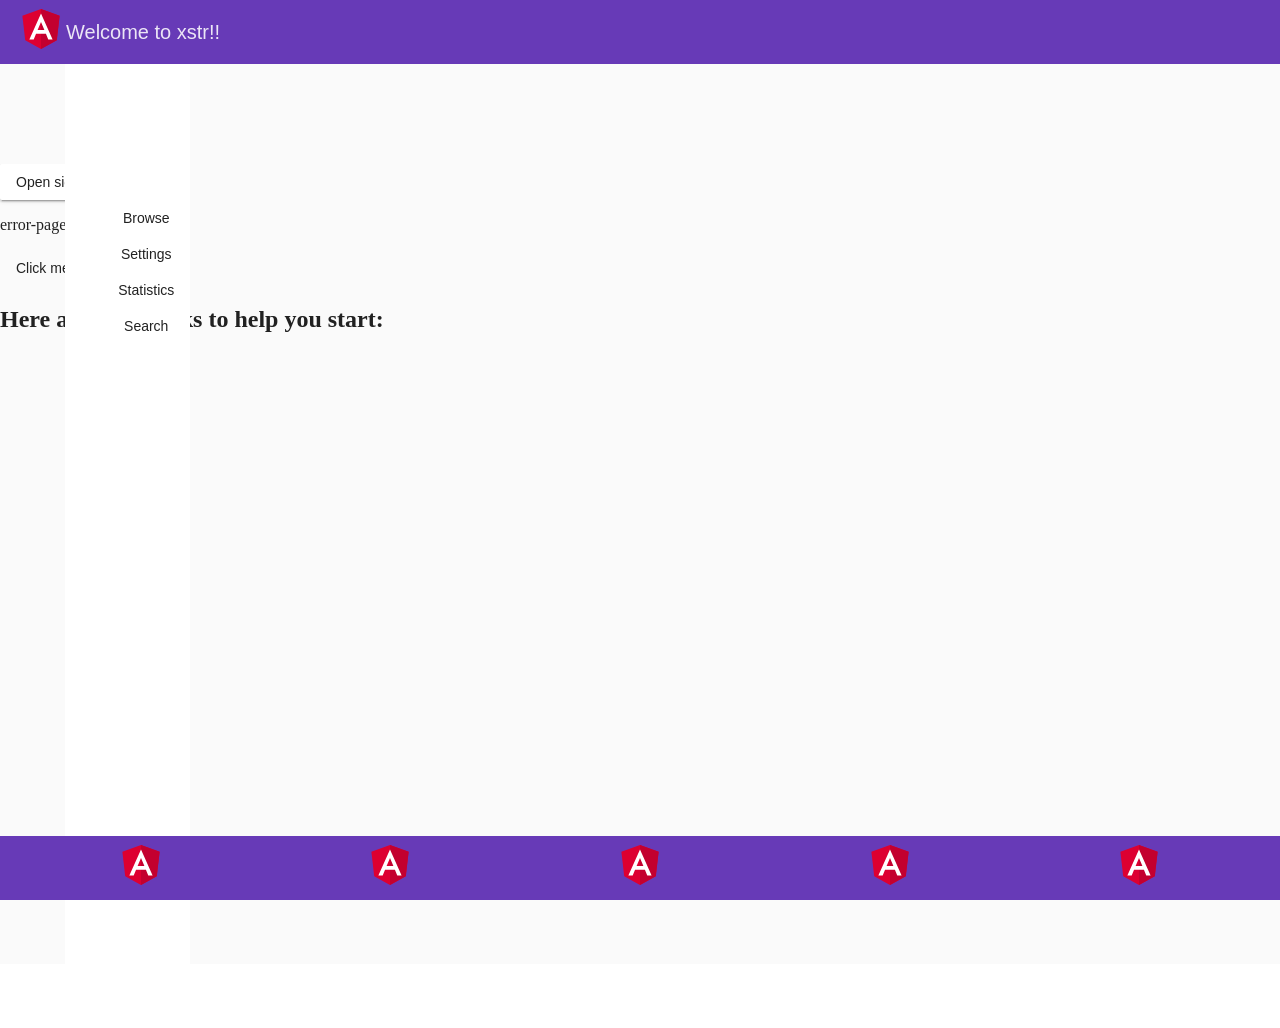
==== www/index.html @ 907f08ef "use xstr.me generated bundels" ====
<!DOCTYPE html>
<!--
    Licensed to the Apache Software Foundation (ASF) under one
    or more contributor license agreements.  See the NOTICE file
    distributed with this work for additional information
    regarding copyright ownership.  The ASF licenses this file
    to you under the Apache License, Version 2.0 (the
    "License"); you may not use this file except in compliance
    with the License.  You may obtain a copy of the License at

    http://www.apache.org/licenses/LICENSE-2.0

    Unless required by applicable law or agreed to in writing,
    software distributed under the License is distributed on an
    "AS IS" BASIS, WITHOUT WARRANTIES OR CONDITIONS OF ANY
     KIND, either express or implied.  See the License for the
    specific language governing permissions and limitations
    under the License.
-->
<html>

<head>
    <!--
        Customize this policy to fit your own app's needs. For more guidance, see:
            https://github.com/apache/cordova-plugin-whitelist/blob/master/README.md#content-security-policy
        Some notes:
            * gap: is required only on iOS (when using UIWebView) and is needed for JS->native communication
            * https://ssl.gstatic.com is required only on Android and is needed for TalkBack to function properly
            * Disables use of inline scripts in order to mitigate risk of XSS vulnerabilities. To change this:
                * Enable inline JS: add 'unsafe-inline' to default-src
        -->
    <meta http-equiv="Content-Security-Policy" content="default-src 'self' data: gap: https://ssl.gstatic.com 'unsafe-eval'; style-src 'self' 'unsafe-inline'; media-src *; img-src 'self' data: content:;">
    <meta name="format-detection" content="telephone=no">
    <meta name="msapplication-tap-highlight" content="no">
    <meta name="viewport" content="user-scalable=no, initial-scale=1, maximum-scale=1, minimum-scale=1, width=device-width">
    <link rel="stylesheet" type="text/css" href="css/index.css">
    <title>Hello World</title>
	<base href="xstr.me">
</head>

<body>
    
	<xstr-root>
	<div class="app">
        <h1>Apache Cordova</h1>
        <div id="deviceready" class="blink">
            <p class="event listening">Connecting to Device</p>
            <p class="event received">Device is Ready</p>
        </div>        
    </div>
	</xstr-root>
    <script type="text/javascript" src="cordova.js"></script>
    <script type="text/javascript" src="js/index.js"></script>
    <script type="text/javascript" src="www/inline.bundle.js"></script>
    <script type="text/javascript" src="www/polyfills.bundle.js"></script>
    <script type="text/javascript" src="www/styles.bundle.js"></script>
    <script type="text/javascript" src="www/vendor.bundle.js"></script>
    <script type="text/javascript" src="www/main.bundle.js"></script>
    <script type="text/javascript" src="www/browse.module.chunk.js"></script>
    <script type="text/javascript" src="www/0.chunk.js"></script>
    <script type="text/javascript" src="www/1.chunk.js"></script>
    <script type="text/javascript" src="www/2.chunk.js"></script>
    <script type="text/javascript" src="www/3.chunk.js"></script>
</body>

</html>
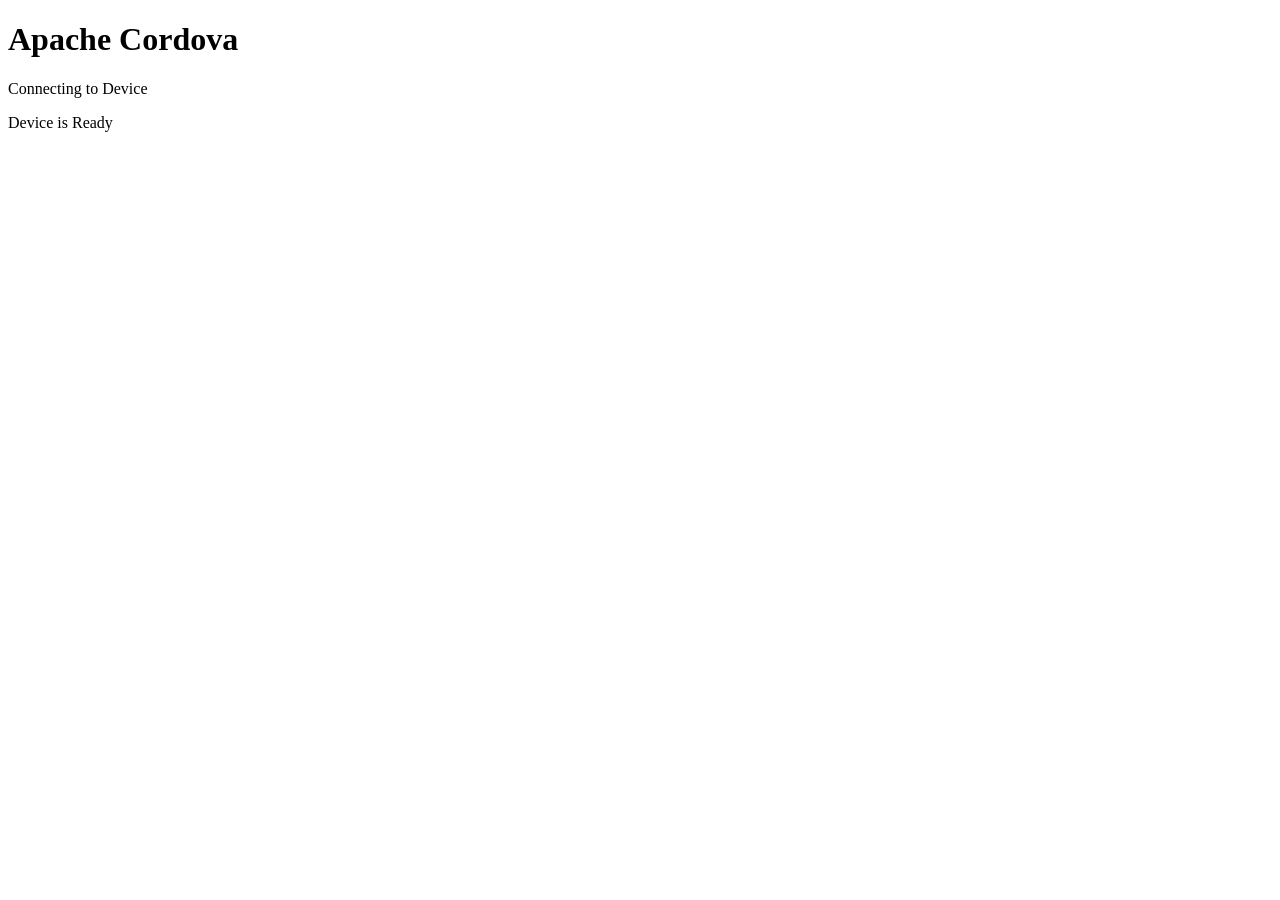
==== commit e3011dc5: "deploy test version to gh-pages" ====
--- a/www/index.html
+++ b/www/index.html
@@ -35,7 +35,8 @@
     <meta name="viewport" content="user-scalable=no, initial-scale=1, maximum-scale=1, minimum-scale=1, width=device-width">
     <link rel="stylesheet" type="text/css" href="css/index.css">
     <title>Hello World</title>
-	<base href="xstr.me">
+	<base href="www">
+	<link rel="stylesheet" type="text/css" href="www/styles.bundle.css">
 </head>
 
 <body>
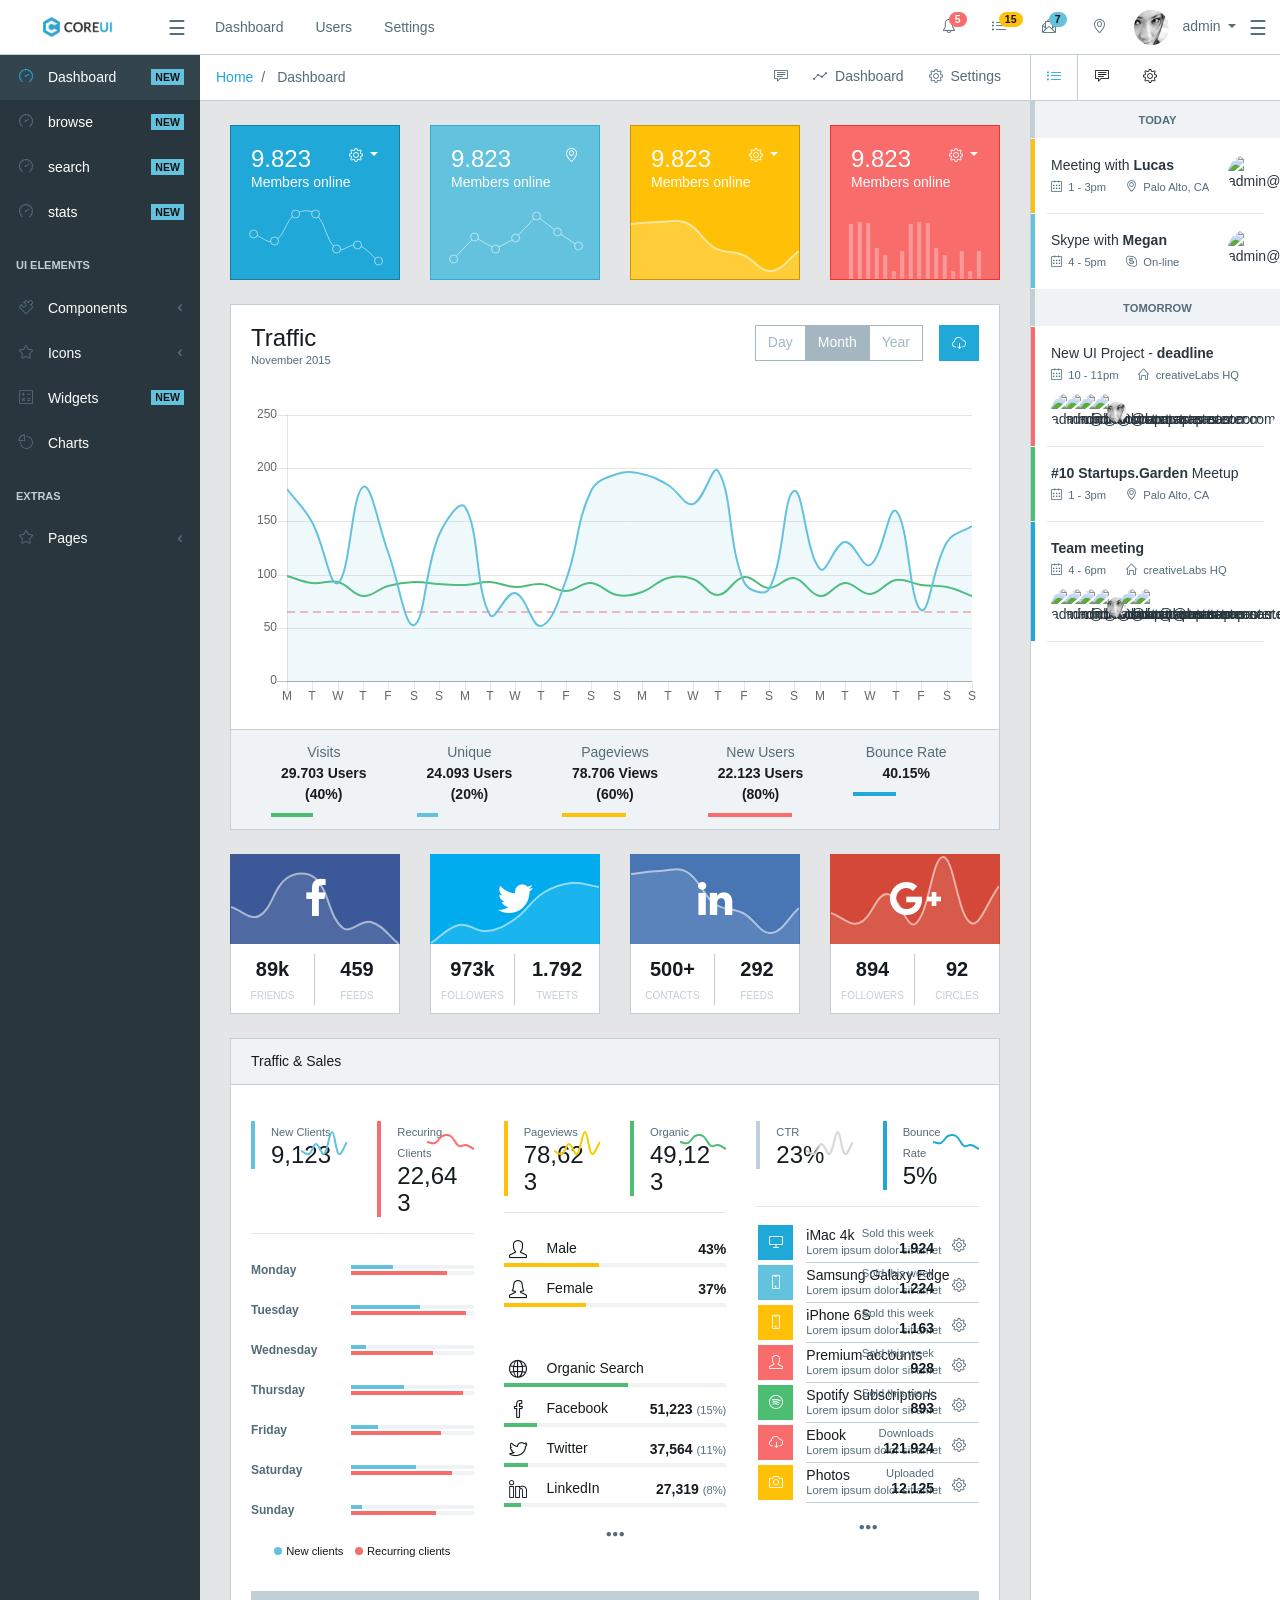
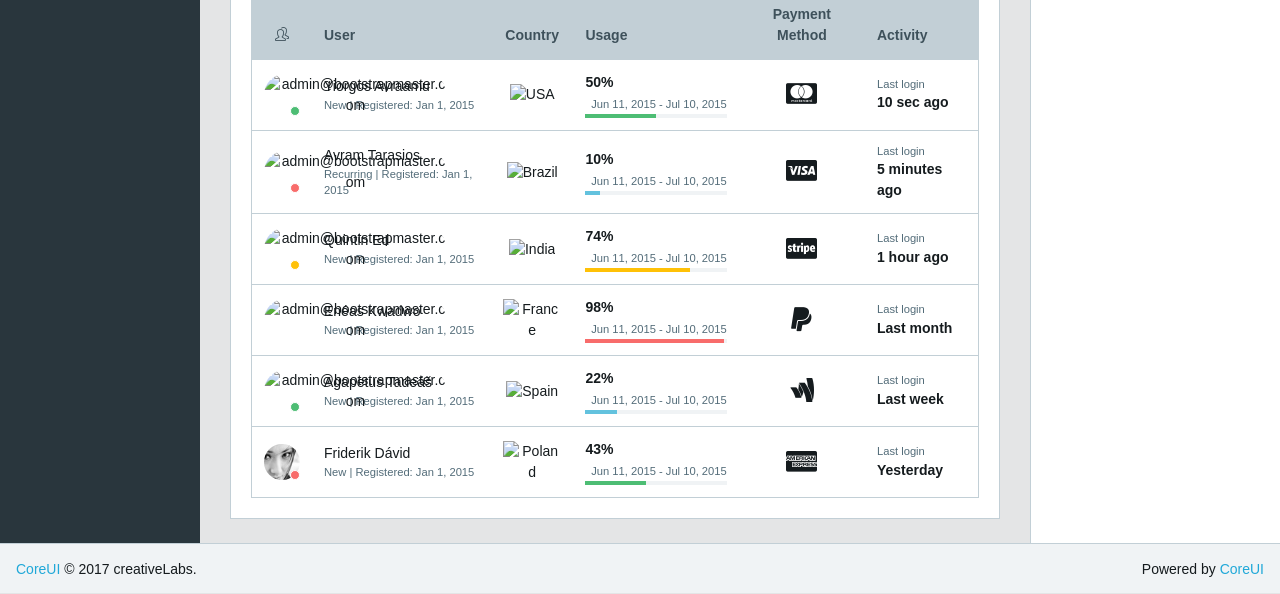
==== commit a8a235a6: "use files in www" ====
--- a/www/index.html
+++ b/www/index.html
@@ -1,67 +1,36 @@
-<!DOCTYPE html>
-<!--
-    Licensed to the Apache Software Foundation (ASF) under one
-    or more contributor license agreements.  See the NOTICE file
-    distributed with this work for additional information
-    regarding copyright ownership.  The ASF licenses this file
-    to you under the Apache License, Version 2.0 (the
-    "License"); you may not use this file except in compliance
-    with the License.  You may obtain a copy of the License at
+<!doctype html><html lang="en"><head><meta charset="utf-8"><title>Xstr.Me</title><base href="./"><!-- <meta http-equiv="Content-Security-Policy" content="default-src 'self' data: gap: https://ssl.gstatic.com 'unsafe-eval'; style-src 'self' 'unsafe-inline'; media-src *; img-src 'self' data: content:;"> --><meta name="msapplication-tap-highlight" content="no"><meta name="format-detection" content="telephone=no"><meta name="msapplication-tap-highlight" content="no"><meta name="viewport" content="user-scalable=no,initial-scale=1,maximum-scale=1,minimum-scale=1,width=device-width"><link rel="icon" type="image/x-icon" href="favicon.ico"><link href="styles.bundle.css" rel="stylesheet"/></head><body><xstr-root><div class="bgmax"><img class="spinner" src="[data-uri]"/></div><style>body {
+        padding: 0px;
+        margin: 0px;
+      }
 
-    http://www.apache.org/licenses/LICENSE-2.0
+      .bgmax {
+        position: fixed;
+        height: 100%;
+        width: 100%;
+        background-color: #e0521f;
+        vertical-align: middle;
+      }
 
-    Unless required by applicable law or agreed to in writing,
-    software distributed under the License is distributed on an
-    "AS IS" BASIS, WITHOUT WARRANTIES OR CONDITIONS OF ANY
-     KIND, either express or implied.  See the License for the
-    specific language governing permissions and limitations
-    under the License.
--->
-<html>
+      .spinner {
+        position: relative;
+        width: 10vh;
+        height: 10vh;
+        top: calc(-5vw + 50%);
+        left: calc(-5vw + 50%);
+        animation: sk-rotateplane 3.6s infinite ease-in-out;
+      }
 
-<head>
-    <!--
-        Customize this policy to fit your own app's needs. For more guidance, see:
-            https://github.com/apache/cordova-plugin-whitelist/blob/master/README.md#content-security-policy
-        Some notes:
-            * gap: is required only on iOS (when using UIWebView) and is needed for JS->native communication
-            * https://ssl.gstatic.com is required only on Android and is needed for TalkBack to function properly
-            * Disables use of inline scripts in order to mitigate risk of XSS vulnerabilities. To change this:
-                * Enable inline JS: add 'unsafe-inline' to default-src
-        -->
-    <meta http-equiv="Content-Security-Policy" content="default-src 'self' data: gap: https://ssl.gstatic.com 'unsafe-eval'; style-src 'self' 'unsafe-inline'; media-src *; img-src 'self' data: content:;">
-    <meta name="format-detection" content="telephone=no">
-    <meta name="msapplication-tap-highlight" content="no">
-    <meta name="viewport" content="user-scalable=no, initial-scale=1, maximum-scale=1, minimum-scale=1, width=device-width">
-    <link rel="stylesheet" type="text/css" href="css/index.css">
-    <title>Hello World</title>
-	<base href="www">
-	<link rel="stylesheet" type="text/css" href="www/styles.bundle.css">
-</head>
-
-<body>
-    
-	<xstr-root>
-	<div class="app">
-        <h1>Apache Cordova</h1>
-        <div id="deviceready" class="blink">
-            <p class="event listening">Connecting to Device</p>
-            <p class="event received">Device is Ready</p>
-        </div>        
-    </div>
-	</xstr-root>
-    <script type="text/javascript" src="cordova.js"></script>
-    <script type="text/javascript" src="js/index.js"></script>
-    <script type="text/javascript" src="www/inline.bundle.js"></script>
-    <script type="text/javascript" src="www/polyfills.bundle.js"></script>
-    <script type="text/javascript" src="www/styles.bundle.js"></script>
-    <script type="text/javascript" src="www/vendor.bundle.js"></script>
-    <script type="text/javascript" src="www/main.bundle.js"></script>
-    <script type="text/javascript" src="www/browse.module.chunk.js"></script>
-    <script type="text/javascript" src="www/0.chunk.js"></script>
-    <script type="text/javascript" src="www/1.chunk.js"></script>
-    <script type="text/javascript" src="www/2.chunk.js"></script>
-    <script type="text/javascript" src="www/3.chunk.js"></script>
-</body>
-
-</html>+      @keyframes sk-rotateplane {
+        25% {
+          transform: perspective(10vh) rotateZ(180deg);
+        }
+        50% {
+          transform: perspective(10vh) rotateX(-180deg) rotateY(0deg);
+        }
+        75% {
+          transform: perspective(10vh) rotateZ(180deg);
+        }
+        100% {
+          transform: perspective(10vh) rotateX(0deg) rotateY(180deg);
+        }
+      }</style></xstr-root><script type="text/javascript" src="cordova.js"></script><script type="text/javascript" src="inline.bundle.js"></script><script type="text/javascript" src="polyfills.bundle.js"></script><script type="text/javascript" src="vendor.bundle.js"></script><script type="text/javascript" src="main.bundle.js"></script></body></html>
--- a/www/styles.bundle.css
+++ b/www/styles.bundle.css
@@ -0,0 +1,18 @@
+.mat-elevation-z0{box-shadow:0 0 0 0 rgba(0,0,0,.2),0 0 0 0 rgba(0,0,0,.14),0 0 0 0 rgba(0,0,0,.12)}.mat-elevation-z1{box-shadow:0 2px 1px -1px rgba(0,0,0,.2),0 1px 1px 0 rgba(0,0,0,.14),0 1px 3px 0 rgba(0,0,0,.12)}.mat-elevation-z2{box-shadow:0 3px 1px -2px rgba(0,0,0,.2),0 2px 2px 0 rgba(0,0,0,.14),0 1px 5px 0 rgba(0,0,0,.12)}.mat-elevation-z3{box-shadow:0 3px 3px -2px rgba(0,0,0,.2),0 3px 4px 0 rgba(0,0,0,.14),0 1px 8px 0 rgba(0,0,0,.12)}.mat-elevation-z4{box-shadow:0 2px 4px -1px rgba(0,0,0,.2),0 4px 5px 0 rgba(0,0,0,.14),0 1px 10px 0 rgba(0,0,0,.12)}.mat-elevation-z5{box-shadow:0 3px 5px -1px rgba(0,0,0,.2),0 5px 8px 0 rgba(0,0,0,.14),0 1px 14px 0 rgba(0,0,0,.12)}.mat-elevation-z6{box-shadow:0 3px 5px -1px rgba(0,0,0,.2),0 6px 10px 0 rgba(0,0,0,.14),0 1px 18px 0 rgba(0,0,0,.12)}.mat-elevation-z7{box-shadow:0 4px 5px -2px rgba(0,0,0,.2),0 7px 10px 1px rgba(0,0,0,.14),0 2px 16px 1px rgba(0,0,0,.12)}.mat-elevation-z8{box-shadow:0 5px 5px -3px rgba(0,0,0,.2),0 8px 10px 1px rgba(0,0,0,.14),0 3px 14px 2px rgba(0,0,0,.12)}.mat-elevation-z9{box-shadow:0 5px 6px -3px rgba(0,0,0,.2),0 9px 12px 1px rgba(0,0,0,.14),0 3px 16px 2px rgba(0,0,0,.12)}.mat-elevation-z10{box-shadow:0 6px 6px -3px rgba(0,0,0,.2),0 10px 14px 1px rgba(0,0,0,.14),0 4px 18px 3px rgba(0,0,0,.12)}.mat-elevation-z11{box-shadow:0 6px 7px -4px rgba(0,0,0,.2),0 11px 15px 1px rgba(0,0,0,.14),0 4px 20px 3px rgba(0,0,0,.12)}.mat-elevation-z12{box-shadow:0 7px 8px -4px rgba(0,0,0,.2),0 12px 17px 2px rgba(0,0,0,.14),0 5px 22px 4px rgba(0,0,0,.12)}.mat-elevation-z13{box-shadow:0 7px 8px -4px rgba(0,0,0,.2),0 13px 19px 2px rgba(0,0,0,.14),0 5px 24px 4px rgba(0,0,0,.12)}.mat-elevation-z14{box-shadow:0 7px 9px -4px rgba(0,0,0,.2),0 14px 21px 2px rgba(0,0,0,.14),0 5px 26px 4px rgba(0,0,0,.12)}.mat-elevation-z15{box-shadow:0 8px 9px -5px rgba(0,0,0,.2),0 15px 22px 2px rgba(0,0,0,.14),0 6px 28px 5px rgba(0,0,0,.12)}.mat-elevation-z16{box-shadow:0 8px 10px -5px rgba(0,0,0,.2),0 16px 24px 2px rgba(0,0,0,.14),0 6px 30px 5px rgba(0,0,0,.12)}.mat-elevation-z17{box-shadow:0 8px 11px -5px rgba(0,0,0,.2),0 17px 26px 2px rgba(0,0,0,.14),0 6px 32px 5px rgba(0,0,0,.12)}.mat-elevation-z18{box-shadow:0 9px 11px -5px rgba(0,0,0,.2),0 18px 28px 2px rgba(0,0,0,.14),0 7px 34px 6px rgba(0,0,0,.12)}.mat-elevation-z19{box-shadow:0 9px 12px -6px rgba(0,0,0,.2),0 19px 29px 2px rgba(0,0,0,.14),0 7px 36px 6px rgba(0,0,0,.12)}.mat-elevation-z20{box-shadow:0 10px 13px -6px rgba(0,0,0,.2),0 20px 31px 3px rgba(0,0,0,.14),0 8px 38px 7px rgba(0,0,0,.12)}.mat-elevation-z21{box-shadow:0 10px 13px -6px rgba(0,0,0,.2),0 21px 33px 3px rgba(0,0,0,.14),0 8px 40px 7px rgba(0,0,0,.12)}.mat-elevation-z22{box-shadow:0 10px 14px -6px rgba(0,0,0,.2),0 22px 35px 3px rgba(0,0,0,.14),0 8px 42px 7px rgba(0,0,0,.12)}.mat-elevation-z23{box-shadow:0 11px 14px -7px rgba(0,0,0,.2),0 23px 36px 3px rgba(0,0,0,.14),0 9px 44px 8px rgba(0,0,0,.12)}.mat-elevation-z24{box-shadow:0 11px 15px -7px rgba(0,0,0,.2),0 24px 38px 3px rgba(0,0,0,.14),0 9px 46px 8px rgba(0,0,0,.12)}.mat-h1,.mat-headline,.mat-typography h1{font:400 24px/32px Roboto,Helvetica Neue,sans-serif;margin:0 0 16px}.mat-h2,.mat-title,.mat-typography h2{font:500 20px/32px Roboto,Helvetica Neue,sans-serif;margin:0 0 16px}.mat-h3,.mat-subheading-2,.mat-typography h3{font:400 16px/28px Roboto,Helvetica Neue,sans-serif;margin:0 0 16px}.mat-h4,.mat-subheading-1,.mat-typography h4{font:400 15px/24px Roboto,Helvetica Neue,sans-serif;margin:0 0 16px}.mat-h5,.mat-typography h5{font-size:11.62px}.mat-h5,.mat-h6,.mat-typography h5,.mat-typography h6{font-weight:400;font-family:Roboto,Helvetica Neue,sans-serif;line-height:20px;margin:0 0 12px}.mat-h6,.mat-typography h6{font-size:9.38px}.mat-body-2,.mat-body-strong{font:500 14px/24px Roboto,Helvetica Neue,sans-serif}.mat-body,.mat-body-1,.mat-typography{font:400 14px/20px Roboto,Helvetica Neue,sans-serif}.mat-body-1 p,.mat-body p,.mat-typography p{margin:0 0 12px}.mat-caption,.mat-small{font:400 12px/20px Roboto,Helvetica Neue,sans-serif}.mat-display-4,.mat-typography .mat-display-4{font:300 112px/112px Roboto,Helvetica Neue,sans-serif;margin:0 0 56px;letter-spacing:-.05em}.mat-display-3,.mat-typography .mat-display-3{font:400 56px/56px Roboto,Helvetica Neue,sans-serif;margin:0 0 64px;letter-spacing:-.02em}.mat-display-2,.mat-typography .mat-display-2{font:400 45px/48px Roboto,Helvetica Neue,sans-serif;margin:0 0 64px;letter-spacing:-.005em}.mat-display-1,.mat-typography .mat-display-1{font:400 34px/40px Roboto,Helvetica Neue,sans-serif;margin:0 0 64px}.mat-button,.mat-fab,.mat-icon-button,.mat-mini-fab,.mat-raised-button{font-family:Roboto,Helvetica Neue,sans-serif;font-size:14px;font-weight:500}.mat-button-toggle,.mat-card{font-family:Roboto,Helvetica Neue,sans-serif}.mat-card-title{font-size:24px;font-weight:400}.mat-card-content,.mat-card-header .mat-card-title,.mat-card-subtitle{font-size:14px}.mat-checkbox{font-family:Roboto,Helvetica Neue,sans-serif}.mat-checkbox-layout .mat-checkbox-label{line-height:24px}.mat-chip{font-size:13px;line-height:18px}.mat-chip .mat-chip-remove.mat-icon{font-size:18px}.mat-table{font-family:Roboto,Helvetica Neue,sans-serif}.mat-header-cell{font-size:12px;font-weight:500}.mat-cell{font-size:14px}.mat-calendar{font-family:Roboto,Helvetica Neue,sans-serif}.mat-calendar-body{font-size:13px}.mat-calendar-body-label,.mat-calendar-period-button{font-size:14px;font-weight:500}.mat-calendar-table-header th{font-size:11px;font-weight:400}.mat-dialog-title{font:500 20px/32px Roboto,Helvetica Neue,sans-serif}.mat-expansion-panel-header{font-family:Roboto,Helvetica Neue,sans-serif;font-size:15px;font-weight:400}.mat-expansion-panel-content{font:400 14px/20px Roboto,Helvetica Neue,sans-serif}.mat-form-field{font-family:Roboto,Helvetica Neue,sans-serif;font-size:inherit;font-weight:400;line-height:1.125}.mat-form-field-wrapper{padding-bottom:1.25em}.mat-form-field-prefix .mat-icon,.mat-form-field-suffix .mat-icon{font-size:150%;line-height:1.125}.mat-form-field-prefix .mat-icon-button,.mat-form-field-suffix .mat-icon-button{height:1.5em;width:1.5em}.mat-form-field-prefix .mat-icon-button .mat-icon,.mat-form-field-suffix .mat-icon-button .mat-icon{height:1.125em;line-height:1.125}.mat-form-field-infix{padding:.4375em 0;border-top:.84375em solid transparent}.mat-form-field-autofill-control:-webkit-autofill+.mat-form-field-placeholder-wrapper .mat-form-field-float{-webkit-transform:translateY(-1.28125em) scale(.75) perspective(100px) translateZ(.001px);transform:translateY(-1.28125em) scale(.75) perspective(100px) translateZ(.001px);-ms-transform:translateY(-1.28125em) scale(.75);width:133.33333%}.mat-form-field-placeholder-wrapper{top:-.84375em;padding-top:.84375em}.mat-form-field-placeholder{top:1.28125em}.mat-focused .mat-form-field-placeholder.mat-form-field-float,.mat-form-field-placeholder.mat-form-field-float:not(.mat-form-field-empty){-webkit-transform:translateY(-1.28125em) scale(.75) perspective(100px) translateZ(.001px);transform:translateY(-1.28125em) scale(.75) perspective(100px) translateZ(.001px);-ms-transform:translateY(-1.28125em) scale(.75);width:133.33333%}.mat-form-field-underline{bottom:1.25em}.mat-form-field-subscript-wrapper{font-size:75%;margin-top:.54167em;top:calc(100% - 1.66667em)}.mat-grid-tile-footer,.mat-grid-tile-header{font-size:14px}.mat-grid-tile-footer .mat-line,.mat-grid-tile-header .mat-line{white-space:nowrap;overflow:hidden;text-overflow:ellipsis;display:block;box-sizing:border-box}.mat-grid-tile-footer .mat-line:nth-child(n+2),.mat-grid-tile-header .mat-line:nth-child(n+2){font-size:12px}input.mat-input-element{margin-top:-.0625em}.mat-menu-item{font-family:Roboto,Helvetica Neue,sans-serif;font-size:16px}.mat-paginator,.mat-paginator-page-size .mat-select-trigger{font-family:Roboto,Helvetica Neue,sans-serif;font-size:12px}.mat-radio-button,.mat-select{font-family:Roboto,Helvetica Neue,sans-serif}.mat-select{padding-top:16px}.mat-select-trigger{font-size:16px}.mat-slide-toggle-content{font:400 14px/20px Roboto,Helvetica Neue,sans-serif}.mat-slider-thumb-label-text{font-size:12px;font-weight:500}.mat-slider-thumb-label-text,.mat-stepper-horizontal,.mat-stepper-vertical,.mat-tab-group,.mat-tab-label,.mat-tab-link{font-family:Roboto,Helvetica Neue,sans-serif}.mat-tab-label,.mat-tab-link{font-size:14px;font-weight:500}.mat-toolbar,.mat-toolbar h1,.mat-toolbar h2,.mat-toolbar h3,.mat-toolbar h4,.mat-toolbar h5,.mat-toolbar h6{font:500 20px/32px Roboto,Helvetica Neue,sans-serif;margin:0}.mat-tooltip{font-size:10px;padding-top:6px;padding-bottom:6px}.mat-list-item,.mat-list-option,.mat-tooltip{font-family:Roboto,Helvetica Neue,sans-serif}.mat-list .mat-list-item,.mat-nav-list .mat-list-item,.mat-selection-list .mat-list-item{font-size:16px}.mat-list .mat-list-item .mat-line,.mat-nav-list .mat-list-item .mat-line,.mat-selection-list .mat-list-item .mat-line{white-space:nowrap;overflow:hidden;text-overflow:ellipsis;display:block;box-sizing:border-box}.mat-list .mat-list-item .mat-line:nth-child(n+2),.mat-nav-list .mat-list-item .mat-line:nth-child(n+2),.mat-selection-list .mat-list-item .mat-line:nth-child(n+2){font-size:14px}.mat-list .mat-list-option,.mat-nav-list .mat-list-option,.mat-selection-list .mat-list-option{font-size:16px}.mat-list .mat-list-option .mat-line,.mat-nav-list .mat-list-option .mat-line,.mat-selection-list .mat-list-option .mat-line{white-space:nowrap;overflow:hidden;text-overflow:ellipsis;display:block;box-sizing:border-box}.mat-list .mat-list-option .mat-line:nth-child(n+2),.mat-nav-list .mat-list-option .mat-line:nth-child(n+2),.mat-selection-list .mat-list-option .mat-line:nth-child(n+2){font-size:14px}.mat-list .mat-subheader,.mat-nav-list .mat-subheader,.mat-selection-list .mat-subheader{font-family:Roboto,Helvetica Neue,sans-serif;font-size:14px;font-weight:500}.mat-list[dense] .mat-list-item,.mat-nav-list[dense] .mat-list-item,.mat-selection-list[dense] .mat-list-item{font-size:12px}.mat-list[dense] .mat-list-item .mat-line,.mat-nav-list[dense] .mat-list-item .mat-line,.mat-selection-list[dense] .mat-list-item .mat-line{white-space:nowrap;overflow:hidden;text-overflow:ellipsis;display:block;box-sizing:border-box}.mat-list[dense] .mat-list-item .mat-line:nth-child(n+2),.mat-list[dense] .mat-list-option,.mat-nav-list[dense] .mat-list-item .mat-line:nth-child(n+2),.mat-nav-list[dense] .mat-list-option,.mat-selection-list[dense] .mat-list-item .mat-line:nth-child(n+2),.mat-selection-list[dense] .mat-list-option{font-size:12px}.mat-list[dense] .mat-list-option .mat-line,.mat-nav-list[dense] .mat-list-option .mat-line,.mat-selection-list[dense] .mat-list-option .mat-line{white-space:nowrap;overflow:hidden;text-overflow:ellipsis;display:block;box-sizing:border-box}.mat-list[dense] .mat-list-option .mat-line:nth-child(n+2),.mat-nav-list[dense] .mat-list-option .mat-line:nth-child(n+2),.mat-selection-list[dense] .mat-list-option .mat-line:nth-child(n+2){font-size:12px}.mat-list[dense] .mat-subheader,.mat-nav-list[dense] .mat-subheader,.mat-selection-list[dense] .mat-subheader{font-family:Roboto,Helvetica Neue,sans-serif;font-size:12px;font-weight:500}.mat-option{font-family:Roboto,Helvetica Neue,sans-serif;font-size:16px}.mat-optgroup-label{font:500 14px/24px Roboto,Helvetica Neue,sans-serif}.mat-simple-snackbar{font-family:Roboto,Helvetica Neue,sans-serif;font-size:14px}.mat-simple-snackbar-action{line-height:1;font-family:inherit;font-size:inherit;font-weight:500}.mat-ripple{overflow:hidden}@media screen and (-ms-high-contrast:active){.mat-ripple{display:none}}.mat-ripple.mat-ripple-unbounded{overflow:visible}.mat-ripple-element{position:absolute;border-radius:50%;pointer-events:none;transition:opacity,-webkit-transform 0s cubic-bezier(0,0,.2,1);transition:opacity,transform 0s cubic-bezier(0,0,.2,1);transition:opacity,transform 0s cubic-bezier(0,0,.2,1),-webkit-transform 0s cubic-bezier(0,0,.2,1);-webkit-transform:scale(0);transform:scale(0)}.mat-option{white-space:nowrap;overflow:hidden;text-overflow:ellipsis;display:block;line-height:48px;height:48px;padding:0 16px;text-align:left;text-decoration:none;position:relative;cursor:pointer;outline:0}.mat-option[disabled]{cursor:default}[dir=rtl] .mat-option{text-align:right}.mat-option .mat-icon{margin-right:16px}[dir=rtl] .mat-option .mat-icon{margin-left:16px;margin-right:0}.mat-option[aria-disabled=true]{-webkit-user-select:none;-moz-user-select:none;-ms-user-select:none;user-select:none;cursor:default}.mat-optgroup .mat-option:not(.mat-option-multiple){padding-left:32px}[dir=rtl] .mat-optgroup .mat-option:not(.mat-option-multiple){padding-left:16px;padding-right:32px}.mat-option-ripple{top:0;left:0;right:0;bottom:0;position:absolute;pointer-events:none}@media screen and (-ms-high-contrast:active){.mat-option-ripple{opacity:.5}}.mat-option-pseudo-checkbox{margin-right:8px}[dir=rtl] .mat-option-pseudo-checkbox{margin-left:8px;margin-right:0}.mat-optgroup-label{white-space:nowrap;overflow:hidden;text-overflow:ellipsis;display:block;line-height:48px;height:48px;padding:0 16px;text-align:left;text-decoration:none;-webkit-user-select:none;-moz-user-select:none;-ms-user-select:none;user-select:none;cursor:default}.mat-optgroup-label[disabled]{cursor:default}[dir=rtl] .mat-optgroup-label{text-align:right}.mat-optgroup-label .mat-icon{margin-right:16px}[dir=rtl] .mat-optgroup-label .mat-icon{margin-left:16px;margin-right:0}.cdk-visually-hidden{border:0;clip:rect(0 0 0 0);height:1px;margin:-1px;overflow:hidden;padding:0;position:absolute;width:1px}.cdk-global-overlay-wrapper,.cdk-overlay-container{pointer-events:none;top:0;left:0;height:100%;width:100%}.cdk-overlay-container{position:fixed;z-index:1000}.cdk-global-overlay-wrapper{display:-webkit-box;display:-ms-flexbox;display:flex;position:absolute;z-index:1000}.cdk-overlay-pane{box-sizing:border-box}.cdk-overlay-backdrop,.cdk-overlay-pane{position:absolute;pointer-events:auto;z-index:1000}.cdk-overlay-backdrop{top:0;bottom:0;left:0;right:0;-webkit-tap-highlight-color:transparent;transition:opacity .4s cubic-bezier(.25,.8,.25,1);opacity:0}.cdk-overlay-backdrop.cdk-overlay-backdrop-showing{opacity:.48}.cdk-overlay-dark-backdrop{background:rgba(0,0,0,.6)}.cdk-overlay-transparent-backdrop{background:0 0}.cdk-global-scrollblock{position:fixed;width:100%;overflow-y:scroll}.mat-ripple-element{background-color:rgba(0,0,0,.1)}.mat-option{color:rgba(0,0,0,.87)}.mat-option:focus:not(.mat-option-disabled),.mat-option:hover:not(.mat-option-disabled){background:rgba(0,0,0,.04)}.mat-primary .mat-option.mat-selected:not(.mat-option-disabled){color:#673ab7}.mat-accent .mat-option.mat-selected:not(.mat-option-disabled){color:#ffd740}.mat-warn .mat-option.mat-selected:not(.mat-option-disabled){color:#f44336}.mat-option.mat-active,.mat-option.mat-selected:not(.mat-option-multiple):not(.mat-option-disabled){background:rgba(0,0,0,.04)}.mat-option.mat-active{color:rgba(0,0,0,.87)}.mat-option.mat-option-disabled{color:rgba(0,0,0,.38)}.mat-optgroup-label{color:rgba(0,0,0,.54)}.mat-optgroup-disabled .mat-optgroup-label{color:rgba(0,0,0,.38)}.mat-pseudo-checkbox{color:rgba(0,0,0,.54)}.mat-pseudo-checkbox:after{color:#fafafa}.mat-accent .mat-pseudo-checkbox-checked,.mat-accent .mat-pseudo-checkbox-indeterminate,.mat-pseudo-checkbox-checked,.mat-pseudo-checkbox-indeterminate{background:#ffd740}.mat-primary .mat-pseudo-checkbox-checked,.mat-primary .mat-pseudo-checkbox-indeterminate{background:#673ab7}.mat-warn .mat-pseudo-checkbox-checked,.mat-warn .mat-pseudo-checkbox-indeterminate{background:#f44336}.mat-pseudo-checkbox-checked.mat-pseudo-checkbox-disabled,.mat-pseudo-checkbox-indeterminate.mat-pseudo-checkbox-disabled{background:#b0b0b0}.mat-app-background{background-color:#fafafa}.mat-theme-loaded-marker{display:none}.mat-autocomplete-panel{background:#fff;color:rgba(0,0,0,.87)}.mat-autocomplete-panel .mat-option.mat-selected:not(.mat-active):not(:hover){background:#fff}.mat-autocomplete-panel .mat-option.mat-selected:not(.mat-active):not(:hover):not(.mat-option-disabled){color:rgba(0,0,0,.87)}.mat-button,.mat-icon-button{background:0 0}.mat-button.mat-primary .mat-button-focus-overlay,.mat-icon-button.mat-primary .mat-button-focus-overlay{background-color:rgba(103,58,183,.12)}.mat-button.mat-accent .mat-button-focus-overlay,.mat-icon-button.mat-accent .mat-button-focus-overlay{background-color:rgba(255,215,64,.12)}.mat-button.mat-warn .mat-button-focus-overlay,.mat-icon-button.mat-warn .mat-button-focus-overlay{background-color:rgba(244,67,54,.12)}.mat-button[disabled] .mat-button-focus-overlay,.mat-icon-button[disabled] .mat-button-focus-overlay{background-color:transparent}.mat-button.mat-primary,.mat-icon-button.mat-primary{color:#673ab7}.mat-button.mat-accent,.mat-icon-button.mat-accent{color:#ffd740}.mat-button.mat-warn,.mat-icon-button.mat-warn{color:#f44336}.mat-button.mat-accent[disabled],.mat-button.mat-primary[disabled],.mat-button.mat-warn[disabled],.mat-button[disabled][disabled],.mat-icon-button.mat-accent[disabled],.mat-icon-button.mat-primary[disabled],.mat-icon-button.mat-warn[disabled],.mat-icon-button[disabled][disabled]{color:rgba(0,0,0,.38)}.mat-fab,.mat-mini-fab,.mat-raised-button{color:rgba(0,0,0,.87);background-color:#fff}.mat-fab.mat-primary,.mat-mini-fab.mat-primary,.mat-raised-button.mat-primary{color:hsla(0,0%,100%,.87)}.mat-fab.mat-accent,.mat-mini-fab.mat-accent,.mat-raised-button.mat-accent{color:rgba(0,0,0,.87)}.mat-fab.mat-warn,.mat-mini-fab.mat-warn,.mat-raised-button.mat-warn{color:#fff}.mat-fab.mat-accent[disabled],.mat-fab.mat-primary[disabled],.mat-fab.mat-warn[disabled],.mat-fab[disabled][disabled],.mat-mini-fab.mat-accent[disabled],.mat-mini-fab.mat-primary[disabled],.mat-mini-fab.mat-warn[disabled],.mat-mini-fab[disabled][disabled],.mat-raised-button.mat-accent[disabled],.mat-raised-button.mat-primary[disabled],.mat-raised-button.mat-warn[disabled],.mat-raised-button[disabled][disabled]{color:rgba(0,0,0,.38)}.mat-fab.mat-primary,.mat-mini-fab.mat-primary,.mat-raised-button.mat-primary{background-color:#673ab7}.mat-fab.mat-accent,.mat-mini-fab.mat-accent,.mat-raised-button.mat-accent{background-color:#ffd740}.mat-fab.mat-warn,.mat-mini-fab.mat-warn,.mat-raised-button.mat-warn{background-color:#f44336}.mat-fab.mat-accent[disabled],.mat-fab.mat-primary[disabled],.mat-fab.mat-warn[disabled],.mat-fab[disabled][disabled],.mat-mini-fab.mat-accent[disabled],.mat-mini-fab.mat-primary[disabled],.mat-mini-fab.mat-warn[disabled],.mat-mini-fab[disabled][disabled],.mat-raised-button.mat-accent[disabled],.mat-raised-button.mat-primary[disabled],.mat-raised-button.mat-warn[disabled],.mat-raised-button[disabled][disabled]{background-color:rgba(0,0,0,.12)}.mat-fab.mat-primary .mat-ripple-element,.mat-mini-fab.mat-primary .mat-ripple-element,.mat-raised-button.mat-primary .mat-ripple-element{background-color:hsla(0,0%,100%,.2)}.mat-fab.mat-accent .mat-ripple-element,.mat-mini-fab.mat-accent .mat-ripple-element,.mat-raised-button.mat-accent .mat-ripple-element{background-color:rgba(0,0,0,.2)}.mat-fab.mat-warn .mat-ripple-element,.mat-mini-fab.mat-warn .mat-ripple-element,.mat-raised-button.mat-warn .mat-ripple-element{background-color:hsla(0,0%,100%,.2)}.mat-button.mat-primary .mat-ripple-element{background-color:rgba(103,58,183,.1)}.mat-button.mat-accent .mat-ripple-element{background-color:rgba(255,215,64,.1)}.mat-button.mat-warn .mat-ripple-element{background-color:rgba(244,67,54,.1)}.mat-icon-button.mat-primary .mat-ripple-element{background-color:rgba(103,58,183,.2)}.mat-icon-button.mat-accent .mat-ripple-element{background-color:rgba(255,215,64,.2)}.mat-icon-button.mat-warn .mat-ripple-element{background-color:rgba(244,67,54,.2)}.mat-button-toggle{color:rgba(0,0,0,.38)}.mat-button-toggle.cdk-focused .mat-button-toggle-focus-overlay{background-color:rgba(0,0,0,.06)}.mat-button-toggle-checked{background-color:#e0e0e0;color:rgba(0,0,0,.54)}.mat-button-toggle-disabled{background-color:#eee;color:rgba(0,0,0,.38)}.mat-button-toggle-disabled.mat-button-toggle-checked{background-color:#bdbdbd}.mat-card{background:#fff;color:rgba(0,0,0,.87)}.mat-card-subtitle{color:rgba(0,0,0,.54)}.mat-checkbox-frame{border-color:rgba(0,0,0,.54)}.mat-checkbox-checkmark{fill:#fafafa}.mat-checkbox-checkmark-path{stroke:#fafafa!important}.mat-checkbox-mixedmark{background-color:#fafafa}.mat-checkbox-checked.mat-primary .mat-checkbox-background,.mat-checkbox-indeterminate.mat-primary .mat-checkbox-background{background-color:#673ab7}.mat-checkbox-checked.mat-accent .mat-checkbox-background,.mat-checkbox-indeterminate.mat-accent .mat-checkbox-background{background-color:#ffd740}.mat-checkbox-checked.mat-warn .mat-checkbox-background,.mat-checkbox-indeterminate.mat-warn .mat-checkbox-background{background-color:#f44336}.mat-checkbox-disabled.mat-checkbox-checked .mat-checkbox-background,.mat-checkbox-disabled.mat-checkbox-indeterminate .mat-checkbox-background{background-color:#b0b0b0}.mat-checkbox-disabled:not(.mat-checkbox-checked) .mat-checkbox-frame{border-color:#b0b0b0}.mat-checkbox-disabled .mat-checkbox-label{color:#b0b0b0}.mat-checkbox:not(.mat-checkbox-disabled).mat-primary .mat-checkbox-ripple .mat-ripple-element{background-color:rgba(103,58,183,.26)}.mat-checkbox:not(.mat-checkbox-disabled).mat-accent .mat-checkbox-ripple .mat-ripple-element{background-color:rgba(255,215,64,.26)}.mat-checkbox:not(.mat-checkbox-disabled).mat-warn .mat-checkbox-ripple .mat-ripple-element{background-color:rgba(244,67,54,.26)}.mat-chip:not(.mat-basic-chip){background-color:#e0e0e0;color:rgba(0,0,0,.87)}.mat-chip:not(.mat-basic-chip) .mat-chip-remove{color:rgba(0,0,0,.87);opacity:.4}.mat-chip:not(.mat-basic-chip) .mat-chip-remove:hover{opacity:.54}.mat-chip.mat-chip-selected.mat-primary{background-color:#673ab7;color:hsla(0,0%,100%,.87)}.mat-chip.mat-chip-selected.mat-primary .mat-chip-remove{color:hsla(0,0%,100%,.87);opacity:.4}.mat-chip.mat-chip-selected.mat-primary .mat-chip-remove:hover{opacity:.54}.mat-chip.mat-chip-selected.mat-warn{background-color:#f44336;color:#fff}.mat-chip.mat-chip-selected.mat-warn .mat-chip-remove{color:#fff;opacity:.4}.mat-chip.mat-chip-selected.mat-warn .mat-chip-remove:hover{opacity:.54}.mat-chip.mat-chip-selected.mat-accent{background-color:#ffd740;color:rgba(0,0,0,.87)}.mat-chip.mat-chip-selected.mat-accent .mat-chip-remove{color:rgba(0,0,0,.87);opacity:.4}.mat-chip.mat-chip-selected.mat-accent .mat-chip-remove:hover{opacity:.54}.mat-table{background:#fff}.mat-header-row,.mat-row{border-bottom-color:rgba(0,0,0,.12)}.mat-header-cell{color:rgba(0,0,0,.54)}.mat-cell{color:rgba(0,0,0,.87)}.mat-datepicker-content{background-color:#fff;color:rgba(0,0,0,.87)}.mat-calendar-arrow{border-top-color:rgba(0,0,0,.54)}.mat-calendar-next-button,.mat-calendar-previous-button{color:rgba(0,0,0,.54)}.mat-calendar-table-header{color:rgba(0,0,0,.38)}.mat-calendar-table-header-divider:after{background:rgba(0,0,0,.12)}.mat-calendar-body-label{color:rgba(0,0,0,.54)}.mat-calendar-body-cell-content{color:rgba(0,0,0,.87);border-color:transparent}.mat-calendar-body-disabled>.mat-calendar-body-cell-content:not(.mat-calendar-body-selected){color:rgba(0,0,0,.38)}.cdk-keyboard-focused .mat-calendar-body-active>.mat-calendar-body-cell-content:not(.mat-calendar-body-selected),:not(.mat-calendar-body-disabled):hover>.mat-calendar-body-cell-content:not(.mat-calendar-body-selected){background-color:rgba(0,0,0,.04)}.mat-calendar-body-selected{background-color:#673ab7;color:hsla(0,0%,100%,.87)}.mat-calendar-body-disabled>.mat-calendar-body-selected{background-color:rgba(103,58,183,.4)}.mat-calendar-body-today:not(.mat-calendar-body-selected){border-color:rgba(0,0,0,.38)}.mat-calendar-body-today.mat-calendar-body-selected{box-shadow:inset 0 0 0 1px hsla(0,0%,100%,.87)}.mat-calendar-body-disabled>.mat-calendar-body-today:not(.mat-calendar-body-selected){border-color:rgba(0,0,0,.18)}.mat-dialog-container,.mat-expansion-panel{background:#fff;color:rgba(0,0,0,.87)}.mat-action-row{border-top-color:rgba(0,0,0,.12)}.mat-expansion-panel:not(.mat-expanded) .mat-expansion-panel-header:not([aria-disabled=true]).cdk-keyboard-focused,.mat-expansion-panel:not(.mat-expanded) .mat-expansion-panel-header:not([aria-disabled=true]).cdk-program-focused,.mat-expansion-panel:not(.mat-expanded) .mat-expansion-panel-header:not([aria-disabled=true]):hover{background:rgba(0,0,0,.04)}.mat-expansion-panel-header-title{color:rgba(0,0,0,.87)}.mat-expansion-indicator:after,.mat-expansion-panel-header-description{color:rgba(0,0,0,.54)}.mat-expansion-panel-header[aria-disabled=true]{color:rgba(0,0,0,.38)}.mat-expansion-panel-header[aria-disabled=true] .mat-expansion-panel-header-description,.mat-expansion-panel-header[aria-disabled=true] .mat-expansion-panel-header-title{color:inherit}.mat-form-field{width:200px}.mat-form-field-placeholder,.mat-hint{color:rgba(0,0,0,.54)}.mat-focused .mat-form-field-placeholder{color:#673ab7}.mat-focused .mat-form-field-placeholder.mat-accent{color:#ffd740}.mat-focused .mat-form-field-placeholder.mat-warn{color:#f44336}.mat-focused .mat-form-field-placeholder.mat-form-field-float .mat-form-field-required-marker,.mat-form-field-autofill-control:-webkit-autofill+.mat-form-field-placeholder .mat-form-field-required-marker{color:#ffd740}.mat-form-field-underline{background-color:rgba(0,0,0,.42)}.mat-form-field-underline.mat-disabled{background-image:linear-gradient(90deg,rgba(0,0,0,.42) 0,rgba(0,0,0,.42) 33%,transparent 0);background-size:4px 1px;background-repeat:repeat-x}.mat-form-field-ripple{background-color:#673ab7}.mat-form-field-ripple.mat-accent{background-color:#ffd740}.mat-form-field-ripple.mat-warn{background-color:#f44336}.mat-form-field-invalid .mat-form-field-placeholder,.mat-form-field-invalid .mat-form-field-placeholder.mat-accent,.mat-form-field-invalid .mat-form-field-placeholder.mat-form-field-float .mat-form-field-required-marker{color:#f44336}.mat-form-field-invalid .mat-form-field-ripple{background-color:#f44336}.mat-error{color:#f44336}.mat-icon.mat-primary{color:#673ab7}.mat-icon.mat-accent{color:#ffd740}.mat-icon.mat-warn{color:#f44336}.mat-input-element:disabled{color:rgba(0,0,0,.42)}.mat-list .mat-list-item,.mat-list .mat-list-option,.mat-nav-list .mat-list-item,.mat-nav-list .mat-list-option,.mat-selection-list .mat-list-item,.mat-selection-list .mat-list-option{color:rgba(0,0,0,.87)}.mat-list .mat-subheader,.mat-nav-list .mat-subheader,.mat-selection-list .mat-subheader{color:rgba(0,0,0,.54)}.mat-list-item-disabled{background-color:#eee}.mat-divider{border-top-color:rgba(0,0,0,.12)}.mat-nav-list .mat-list-item{outline:0}.mat-nav-list .mat-list-item.mat-list-item-focus,.mat-nav-list .mat-list-item:hover{background:rgba(0,0,0,.04)}.mat-list-option{outline:0}.mat-list-option.mat-list-item-focus,.mat-list-option:hover{background:rgba(0,0,0,.04)}.mat-menu-panel{background:#fff}.mat-menu-item{background:0 0;color:rgba(0,0,0,.87)}.mat-menu-item[disabled]{color:rgba(0,0,0,.38)}.mat-menu-item-submenu-trigger:after,.mat-menu-item .mat-icon{color:rgba(0,0,0,.54)}.mat-menu-item-highlighted:not([disabled]),.mat-menu-item:focus:not([disabled]),.mat-menu-item:hover:not([disabled]){background:rgba(0,0,0,.04)}.mat-paginator{background:#fff}.mat-paginator,.mat-paginator-page-size .mat-select-trigger{color:rgba(0,0,0,.54)}.mat-paginator-decrement,.mat-paginator-increment{border-top:2px solid rgba(0,0,0,.54);border-right:2px solid rgba(0,0,0,.54)}.mat-icon-button[disabled] .mat-paginator-decrement,.mat-icon-button[disabled] .mat-paginator-increment{border-color:rgba(0,0,0,.38)}.mat-progress-bar-background{background-image:url("data:image/svg+xml;charset=UTF-8,%3Csvg%20version%3D%271.1%27%20xmlns%3D%27http%3A%2F%2Fwww.w3.org%2F2000%2Fsvg%27%20xmlns%3Axlink%3D%27http%3A%2F%2Fwww.w3.org%2F1999%2Fxlink%27%20x%3D%270px%27%20y%3D%270px%27%20enable-background%3D%27new%200%200%205%202%27%20xml%3Aspace%3D%27preserve%27%20viewBox%3D%270%200%205%202%27%20preserveAspectRatio%3D%27none%20slice%27%3E%3Ccircle%20cx%3D%271%27%20cy%3D%271%27%20r%3D%271%27%20fill%3D%27%23d1c4e9%27%2F%3E%3C%2Fsvg%3E")}.mat-progress-bar-buffer{background-color:#d1c4e9}.mat-progress-bar-fill:after{background-color:#673ab7}.mat-progress-bar.mat-accent .mat-progress-bar-background{background-image:url("data:image/svg+xml;charset=UTF-8,%3Csvg%20version%3D%271.1%27%20xmlns%3D%27http%3A%2F%2Fwww.w3.org%2F2000%2Fsvg%27%20xmlns%3Axlink%3D%27http%3A%2F%2Fwww.w3.org%2F1999%2Fxlink%27%20x%3D%270px%27%20y%3D%270px%27%20enable-background%3D%27new%200%200%205%202%27%20xml%3Aspace%3D%27preserve%27%20viewBox%3D%270%200%205%202%27%20preserveAspectRatio%3D%27none%20slice%27%3E%3Ccircle%20cx%3D%271%27%20cy%3D%271%27%20r%3D%271%27%20fill%3D%27%23ffe57f%27%2F%3E%3C%2Fsvg%3E")}.mat-progress-bar.mat-accent .mat-progress-bar-buffer{background-color:#ffe57f}.mat-progress-bar.mat-accent .mat-progress-bar-fill:after{background-color:#ffd740}.mat-progress-bar.mat-warn .mat-progress-bar-background{background-image:url("data:image/svg+xml;charset=UTF-8,%3Csvg%20version%3D%271.1%27%20xmlns%3D%27http%3A%2F%2Fwww.w3.org%2F2000%2Fsvg%27%20xmlns%3Axlink%3D%27http%3A%2F%2Fwww.w3.org%2F1999%2Fxlink%27%20x%3D%270px%27%20y%3D%270px%27%20enable-background%3D%27new%200%200%205%202%27%20xml%3Aspace%3D%27preserve%27%20viewBox%3D%270%200%205%202%27%20preserveAspectRatio%3D%27none%20slice%27%3E%3Ccircle%20cx%3D%271%27%20cy%3D%271%27%20r%3D%271%27%20fill%3D%27%23ffcdd2%27%2F%3E%3C%2Fsvg%3E")}.mat-progress-bar.mat-warn .mat-progress-bar-buffer{background-color:#ffcdd2}.mat-progress-bar.mat-warn .mat-progress-bar-fill:after{background-color:#f44336}.mat-progress-spinner path,.mat-spinner path{stroke:#673ab7}.mat-progress-spinner.mat-accent path,.mat-spinner.mat-accent path{stroke:#ffd740}.mat-progress-spinner.mat-warn path,.mat-spinner.mat-warn path{stroke:#f44336}.mat-radio-outer-circle{border-color:rgba(0,0,0,.54)}.mat-radio-disabled .mat-radio-outer-circle{border-color:rgba(0,0,0,.38)}.mat-radio-disabled .mat-radio-inner-circle,.mat-radio-disabled .mat-radio-ripple .mat-ripple-element{background-color:rgba(0,0,0,.38)}.mat-radio-disabled .mat-radio-label-content{color:rgba(0,0,0,.38)}.mat-radio-button.mat-primary.mat-radio-checked .mat-radio-outer-circle{border-color:#673ab7}.mat-radio-button.mat-primary .mat-radio-inner-circle{background-color:#673ab7}.mat-radio-button.mat-primary .mat-radio-ripple .mat-ripple-element{background-color:rgba(103,58,183,.26)}.mat-radio-button.mat-accent.mat-radio-checked .mat-radio-outer-circle{border-color:#ffd740}.mat-radio-button.mat-accent .mat-radio-inner-circle{background-color:#ffd740}.mat-radio-button.mat-accent .mat-radio-ripple .mat-ripple-element{background-color:rgba(255,215,64,.26)}.mat-radio-button.mat-warn.mat-radio-checked .mat-radio-outer-circle{border-color:#f44336}.mat-radio-button.mat-warn .mat-radio-inner-circle{background-color:#f44336}.mat-radio-button.mat-warn .mat-radio-ripple .mat-ripple-element{background-color:rgba(244,67,54,.26)}.mat-select-arrow,.mat-select-trigger{color:rgba(0,0,0,.54)}.mat-select-underline{background-color:rgba(0,0,0,.42)}[aria-disabled=true] .mat-select-underline{background-image:linear-gradient(90deg,rgba(0,0,0,.42) 0,rgba(0,0,0,.42) 33%,transparent 0);background-size:4px 1px;background-repeat:repeat-x}.mat-select-arrow,.mat-select-disabled .mat-select-value,.mat-select-trigger{color:rgba(0,0,0,.54)}.mat-select-content,.mat-select-panel-done-animating{background:#fff}.mat-select-value{color:rgba(0,0,0,.87)}.mat-select-panel .mat-option.mat-selected:not(.mat-option-multiple){background:rgba(0,0,0,.12)}.mat-select:focus:not(.mat-select-disabled).mat-primary .mat-select-arrow,.mat-select:focus:not(.mat-select-disabled).mat-primary .mat-select-trigger{color:#673ab7}.mat-select:focus:not(.mat-select-disabled).mat-primary .mat-select-underline{background-color:#673ab7}.mat-select:focus:not(.mat-select-disabled).mat-accent .mat-select-arrow,.mat-select:focus:not(.mat-select-disabled).mat-accent .mat-select-trigger{color:#ffd740}.mat-select:focus:not(.mat-select-disabled).mat-accent .mat-select-underline{background-color:#ffd740}.mat-select-invalid .mat-select-arrow,.mat-select-invalid .mat-select-trigger,.mat-select:focus:not(.mat-select-disabled).mat-select-required .mat-select-placeholder:after,.mat-select:focus:not(.mat-select-disabled).mat-warn .mat-select-arrow,.mat-select:focus:not(.mat-select-disabled).mat-warn .mat-select-trigger{color:#f44336}.mat-select-invalid .mat-select-underline,.mat-select:focus:not(.mat-select-disabled).mat-warn .mat-select-underline{background-color:#f44336}.mat-drawer-container{background-color:#fafafa;color:rgba(0,0,0,.87)}.mat-drawer{color:rgba(0,0,0,.87)}.mat-drawer,.mat-drawer.mat-drawer-push{background-color:#fff}.mat-drawer-backdrop.mat-drawer-shown{background-color:rgba(0,0,0,.6)}.mat-slide-toggle.mat-checked:not(.mat-disabled) .mat-slide-toggle-thumb{background-color:#ffc107}.mat-slide-toggle.mat-checked:not(.mat-disabled) .mat-slide-toggle-bar{background-color:rgba(255,193,7,.5)}.mat-slide-toggle:not(.mat-checked) .mat-ripple-element{background-color:rgba(0,0,0,.06)}.mat-slide-toggle .mat-ripple-element{background-color:rgba(255,193,7,.12)}.mat-slide-toggle.mat-primary.mat-checked:not(.mat-disabled) .mat-slide-toggle-thumb{background-color:#673ab7}.mat-slide-toggle.mat-primary.mat-checked:not(.mat-disabled) .mat-slide-toggle-bar{background-color:rgba(103,58,183,.5)}.mat-slide-toggle.mat-primary:not(.mat-checked) .mat-ripple-element{background-color:rgba(0,0,0,.06)}.mat-slide-toggle.mat-primary .mat-ripple-element{background-color:rgba(103,58,183,.12)}.mat-slide-toggle.mat-warn.mat-checked:not(.mat-disabled) .mat-slide-toggle-thumb{background-color:#f44336}.mat-slide-toggle.mat-warn.mat-checked:not(.mat-disabled) .mat-slide-toggle-bar{background-color:rgba(244,67,54,.5)}.mat-slide-toggle.mat-warn:not(.mat-checked) .mat-ripple-element{background-color:rgba(0,0,0,.06)}.mat-slide-toggle.mat-warn .mat-ripple-element{background-color:rgba(244,67,54,.12)}.mat-disabled .mat-slide-toggle-thumb{background-color:#bdbdbd}.mat-disabled .mat-slide-toggle-bar{background-color:rgba(0,0,0,.1)}.mat-slide-toggle-thumb{background-color:#fafafa}.mat-slide-toggle-bar{background-color:rgba(0,0,0,.38)}.mat-slider-track-background{background-color:rgba(0,0,0,.26)}.mat-primary .mat-slider-thumb,.mat-primary .mat-slider-thumb-label,.mat-primary .mat-slider-track-fill{background-color:#673ab7}.mat-primary .mat-slider-thumb-label-text{color:hsla(0,0%,100%,.87)}.mat-accent .mat-slider-thumb,.mat-accent .mat-slider-thumb-label,.mat-accent .mat-slider-track-fill{background-color:#ffd740}.mat-accent .mat-slider-thumb-label-text{color:rgba(0,0,0,.87)}.mat-warn .mat-slider-thumb,.mat-warn .mat-slider-thumb-label,.mat-warn .mat-slider-track-fill{background-color:#f44336}.mat-warn .mat-slider-thumb-label-text{color:#fff}.mat-slider-focus-ring{background-color:rgba(255,215,64,.2)}.cdk-focused .mat-slider-track-background,.mat-slider:hover .mat-slider-track-background{background-color:rgba(0,0,0,.38)}.mat-slider-disabled .mat-slider-thumb,.mat-slider-disabled .mat-slider-track-background,.mat-slider-disabled .mat-slider-track-fill,.mat-slider-disabled:hover .mat-slider-track-background{background-color:rgba(0,0,0,.26)}.mat-slider-min-value .mat-slider-focus-ring{background-color:rgba(0,0,0,.12)}.mat-slider-min-value.mat-slider-thumb-label-showing .mat-slider-thumb,.mat-slider-min-value.mat-slider-thumb-label-showing .mat-slider-thumb-label{background-color:rgba(0,0,0,.87)}.mat-slider-min-value.mat-slider-thumb-label-showing.cdk-focused .mat-slider-thumb,.mat-slider-min-value.mat-slider-thumb-label-showing.cdk-focused .mat-slider-thumb-label{background-color:rgba(0,0,0,.26)}.mat-slider-min-value:not(.mat-slider-thumb-label-showing) .mat-slider-thumb{border-color:rgba(0,0,0,.26);background-color:transparent}.mat-slider-min-value:not(.mat-slider-thumb-label-showing).cdk-focused .mat-slider-thumb,.mat-slider-min-value:not(.mat-slider-thumb-label-showing):hover .mat-slider-thumb{border-color:rgba(0,0,0,.38)}.mat-slider-min-value:not(.mat-slider-thumb-label-showing).cdk-focused.mat-slider-disabled .mat-slider-thumb,.mat-slider-min-value:not(.mat-slider-thumb-label-showing):hover.mat-slider-disabled .mat-slider-thumb{border-color:rgba(0,0,0,.26)}.mat-slider-has-ticks .mat-slider-wrapper:after{border-color:rgba(0,0,0,.7)}.mat-slider-horizontal .mat-slider-ticks{background-image:repeating-linear-gradient(90deg,rgba(0,0,0,.7),rgba(0,0,0,.7) 2px,transparent 0,transparent);background-image:-moz-repeating-linear-gradient(.0001deg,rgba(0,0,0,.7),rgba(0,0,0,.7) 2px,transparent 0,transparent)}.mat-slider-vertical .mat-slider-ticks{background-image:repeating-linear-gradient(180deg,rgba(0,0,0,.7),rgba(0,0,0,.7) 2px,transparent 0,transparent)}.mat-step-header:focus,.mat-step-header:hover{background-color:rgba(0,0,0,.04)}.mat-step-header .mat-step-label,.mat-step-header .mat-step-optional{color:rgba(0,0,0,.38)}.mat-step-header .mat-step-icon{background-color:#673ab7;color:hsla(0,0%,100%,.87)}.mat-step-header .mat-step-icon-not-touched{background-color:rgba(0,0,0,.38);color:hsla(0,0%,100%,.87)}.mat-step-header .mat-step-label.mat-step-label-active{color:rgba(0,0,0,.87)}.mat-stepper-horizontal,.mat-stepper-vertical{background-color:#fff}.mat-stepper-vertical-line:before{border-left-color:rgba(0,0,0,.12)}.mat-stepper-horizontal-line{border-top-color:rgba(0,0,0,.12)}.mat-tab-header,.mat-tab-nav-bar{border-bottom:1px solid rgba(0,0,0,.12)}.mat-tab-group-inverted-header .mat-tab-header,.mat-tab-group-inverted-header .mat-tab-nav-bar{border-top:1px solid rgba(0,0,0,.12);border-bottom:none}.mat-tab-label,.mat-tab-link{color:rgba(0,0,0,.87)}.mat-tab-label.mat-tab-disabled,.mat-tab-link.mat-tab-disabled{color:rgba(0,0,0,.38)}.mat-tab-header-pagination-chevron{border-color:rgba(0,0,0,.87)}.mat-tab-header-pagination-disabled .mat-tab-header-pagination-chevron{border-color:rgba(0,0,0,.38)}.mat-tab-group[class*=mat-background-] .mat-tab-header,.mat-tab-nav-bar[class*=mat-background-]{border-bottom:none;border-top:none}.mat-tab-group.mat-primary .mat-tab-label:focus,.mat-tab-group.mat-primary .mat-tab-link:focus,.mat-tab-nav-bar.mat-primary .mat-tab-label:focus,.mat-tab-nav-bar.mat-primary .mat-tab-link:focus{background-color:rgba(209,196,233,.3)}.mat-tab-group.mat-primary .mat-ink-bar,.mat-tab-nav-bar.mat-primary .mat-ink-bar{background-color:#673ab7}.mat-tab-group.mat-primary.mat-background-primary .mat-ink-bar,.mat-tab-nav-bar.mat-primary.mat-background-primary .mat-ink-bar{background-color:hsla(0,0%,100%,.87)}.mat-tab-group.mat-accent .mat-tab-label:focus,.mat-tab-group.mat-accent .mat-tab-link:focus,.mat-tab-nav-bar.mat-accent .mat-tab-label:focus,.mat-tab-nav-bar.mat-accent .mat-tab-link:focus{background-color:rgba(255,229,127,.3)}.mat-tab-group.mat-accent .mat-ink-bar,.mat-tab-nav-bar.mat-accent .mat-ink-bar{background-color:#ffd740}.mat-tab-group.mat-accent.mat-background-accent .mat-ink-bar,.mat-tab-nav-bar.mat-accent.mat-background-accent .mat-ink-bar{background-color:rgba(0,0,0,.87)}.mat-tab-group.mat-warn .mat-tab-label:focus,.mat-tab-group.mat-warn .mat-tab-link:focus,.mat-tab-nav-bar.mat-warn .mat-tab-label:focus,.mat-tab-nav-bar.mat-warn .mat-tab-link:focus{background-color:rgba(255,205,210,.3)}.mat-tab-group.mat-warn .mat-ink-bar,.mat-tab-nav-bar.mat-warn .mat-ink-bar{background-color:#f44336}.mat-tab-group.mat-warn.mat-background-warn .mat-ink-bar,.mat-tab-nav-bar.mat-warn.mat-background-warn .mat-ink-bar{background-color:#fff}.mat-tab-group.mat-background-primary .mat-tab-label:focus,.mat-tab-group.mat-background-primary .mat-tab-link:focus,.mat-tab-nav-bar.mat-background-primary .mat-tab-label:focus,.mat-tab-nav-bar.mat-background-primary .mat-tab-link:focus{background-color:rgba(209,196,233,.3)}.mat-tab-group.mat-background-primary .mat-tab-header,.mat-tab-group.mat-background-primary .mat-tab-links,.mat-tab-nav-bar.mat-background-primary .mat-tab-header,.mat-tab-nav-bar.mat-background-primary .mat-tab-links{background-color:#673ab7}.mat-tab-group.mat-background-primary .mat-tab-label,.mat-tab-group.mat-background-primary .mat-tab-link,.mat-tab-nav-bar.mat-background-primary .mat-tab-label,.mat-tab-nav-bar.mat-background-primary .mat-tab-link{color:hsla(0,0%,100%,.87)}.mat-tab-group.mat-background-primary .mat-tab-label.mat-tab-disabled,.mat-tab-group.mat-background-primary .mat-tab-link.mat-tab-disabled,.mat-tab-nav-bar.mat-background-primary .mat-tab-label.mat-tab-disabled,.mat-tab-nav-bar.mat-background-primary .mat-tab-link.mat-tab-disabled{color:hsla(0,0%,100%,.4)}.mat-tab-group.mat-background-primary .mat-tab-header-pagination-chevron,.mat-tab-nav-bar.mat-background-primary .mat-tab-header-pagination-chevron{border-color:hsla(0,0%,100%,.87)}.mat-tab-group.mat-background-primary .mat-tab-header-pagination-disabled .mat-tab-header-pagination-chevron,.mat-tab-nav-bar.mat-background-primary .mat-tab-header-pagination-disabled .mat-tab-header-pagination-chevron{border-color:hsla(0,0%,100%,.4)}.mat-tab-group.mat-background-accent .mat-tab-label:focus,.mat-tab-group.mat-background-accent .mat-tab-link:focus,.mat-tab-nav-bar.mat-background-accent .mat-tab-label:focus,.mat-tab-nav-bar.mat-background-accent .mat-tab-link:focus{background-color:rgba(255,229,127,.3)}.mat-tab-group.mat-background-accent .mat-tab-header,.mat-tab-group.mat-background-accent .mat-tab-links,.mat-tab-nav-bar.mat-background-accent .mat-tab-header,.mat-tab-nav-bar.mat-background-accent .mat-tab-links{background-color:#ffd740}.mat-tab-group.mat-background-accent .mat-tab-label,.mat-tab-group.mat-background-accent .mat-tab-link,.mat-tab-nav-bar.mat-background-accent .mat-tab-label,.mat-tab-nav-bar.mat-background-accent .mat-tab-link{color:rgba(0,0,0,.87)}.mat-tab-group.mat-background-accent .mat-tab-label.mat-tab-disabled,.mat-tab-group.mat-background-accent .mat-tab-link.mat-tab-disabled,.mat-tab-nav-bar.mat-background-accent .mat-tab-label.mat-tab-disabled,.mat-tab-nav-bar.mat-background-accent .mat-tab-link.mat-tab-disabled{color:rgba(0,0,0,.4)}.mat-tab-group.mat-background-accent .mat-tab-header-pagination-chevron,.mat-tab-nav-bar.mat-background-accent .mat-tab-header-pagination-chevron{border-color:rgba(0,0,0,.87)}.mat-tab-group.mat-background-accent .mat-tab-header-pagination-disabled .mat-tab-header-pagination-chevron,.mat-tab-nav-bar.mat-background-accent .mat-tab-header-pagination-disabled .mat-tab-header-pagination-chevron{border-color:rgba(0,0,0,.4)}.mat-tab-group.mat-background-warn .mat-tab-label:focus,.mat-tab-group.mat-background-warn .mat-tab-link:focus,.mat-tab-nav-bar.mat-background-warn .mat-tab-label:focus,.mat-tab-nav-bar.mat-background-warn .mat-tab-link:focus{background-color:rgba(255,205,210,.3)}.mat-tab-group.mat-background-warn .mat-tab-header,.mat-tab-group.mat-background-warn .mat-tab-links,.mat-tab-nav-bar.mat-background-warn .mat-tab-header,.mat-tab-nav-bar.mat-background-warn .mat-tab-links{background-color:#f44336}.mat-tab-group.mat-background-warn .mat-tab-label,.mat-tab-group.mat-background-warn .mat-tab-link,.mat-tab-nav-bar.mat-background-warn .mat-tab-label,.mat-tab-nav-bar.mat-background-warn .mat-tab-link{color:#fff}.mat-tab-group.mat-background-warn .mat-tab-label.mat-tab-disabled,.mat-tab-group.mat-background-warn .mat-tab-link.mat-tab-disabled,.mat-tab-nav-bar.mat-background-warn .mat-tab-label.mat-tab-disabled,.mat-tab-nav-bar.mat-background-warn .mat-tab-link.mat-tab-disabled{color:hsla(0,0%,100%,.4)}.mat-tab-group.mat-background-warn .mat-tab-header-pagination-chevron,.mat-tab-nav-bar.mat-background-warn .mat-tab-header-pagination-chevron{border-color:#fff}.mat-tab-group.mat-background-warn .mat-tab-header-pagination-disabled .mat-tab-header-pagination-chevron,.mat-tab-nav-bar.mat-background-warn .mat-tab-header-pagination-disabled .mat-tab-header-pagination-chevron{border-color:hsla(0,0%,100%,.4)}.mat-toolbar{background:#f5f5f5;color:rgba(0,0,0,.87)}.mat-toolbar.mat-primary{background:#673ab7;color:hsla(0,0%,100%,.87)}.mat-toolbar.mat-accent{background:#ffd740;color:rgba(0,0,0,.87)}.mat-toolbar.mat-warn{background:#f44336;color:#fff}.mat-tooltip{background:rgba(97,97,97,.9)}.mat-snack-bar-container{background:#323232;color:#fff}.mat-simple-snackbar-action{color:#ffd740}/*!
+ *  Font Awesome 4.7.0 by @davegandy - http://fontawesome.io - @fontawesome
+ *  License - http://fontawesome.io/license (Font: SIL OFL 1.1, CSS: MIT License)
+ */@font-face{font-family:FontAwesome;src:url(fontawesome-webfont.eot);src:url(fontawesome-webfont.eot?#iefix&v=4.7.0) format("embedded-opentype"),url(fontawesome-webfont.woff2) format("woff2"),url(fontawesome-webfont.woff) format("woff"),url(fontawesome-webfont.ttf) format("truetype"),url(fontawesome-webfont.svg#fontawesomeregular) format("svg");font-weight:400;font-style:normal}.fa{display:inline-block;font:normal normal normal 14px/1 FontAwesome;font-size:inherit;text-rendering:auto;-webkit-font-smoothing:antialiased;-moz-osx-font-smoothing:grayscale}.fa-lg{font-size:1.33333333em;line-height:.75em;vertical-align:-15%}.fa-2x{font-size:2em}.fa-3x{font-size:3em}.fa-4x{font-size:4em}.fa-5x{font-size:5em}.fa-fw{width:1.28571429em;text-align:center}.fa-ul{padding-left:0;margin-left:2.14285714em;list-style-type:none}.fa-ul>li{position:relative}.fa-li{position:absolute;left:-2.14285714em;width:2.14285714em;top:.14285714em;text-align:center}.fa-li.fa-lg{left:-1.85714286em}.fa-border{padding:.2em .25em .15em;border:.08em solid #eee;border-radius:.1em}.fa-pull-left{float:left}.fa-pull-right{float:right}.fa.fa-pull-left{margin-right:.3em}.fa.fa-pull-right{margin-left:.3em}.pull-right{float:right}.pull-left{float:left}.fa.pull-left{margin-right:.3em}.fa.pull-right{margin-left:.3em}.fa-spin{-webkit-animation:fa-spin 2s infinite linear;animation:fa-spin 2s infinite linear}.fa-pulse{-webkit-animation:fa-spin 1s infinite steps(8);animation:fa-spin 1s infinite steps(8)}@-webkit-keyframes fa-spin{0%{-webkit-transform:rotate(0deg);transform:rotate(0deg)}to{-webkit-transform:rotate(359deg);transform:rotate(359deg)}}@keyframes fa-spin{0%{-webkit-transform:rotate(0deg);transform:rotate(0deg)}to{-webkit-transform:rotate(359deg);transform:rotate(359deg)}}.fa-rotate-90{-ms-filter:"progid:DXImageTransform.Microsoft.BasicImage(rotation=1)";-webkit-transform:rotate(90deg);transform:rotate(90deg)}.fa-rotate-180{-ms-filter:"progid:DXImageTransform.Microsoft.BasicImage(rotation=2)";-webkit-transform:rotate(180deg);transform:rotate(180deg)}.fa-rotate-270{-ms-filter:"progid:DXImageTransform.Microsoft.BasicImage(rotation=3)";-webkit-transform:rotate(270deg);transform:rotate(270deg)}.fa-flip-horizontal{-ms-filter:"progid:DXImageTransform.Microsoft.BasicImage(rotation=0, mirror=1)";-webkit-transform:scaleX(-1);transform:scaleX(-1)}.fa-flip-vertical{-ms-filter:"progid:DXImageTransform.Microsoft.BasicImage(rotation=2, mirror=1)";-webkit-transform:scaleY(-1);transform:scaleY(-1)}:root .fa-flip-horizontal,:root .fa-flip-vertical,:root .fa-rotate-90,:root .fa-rotate-180,:root .fa-rotate-270{-webkit-filter:none;filter:none}.fa-stack{position:relative;display:inline-block;width:2em;height:2em;line-height:2em;vertical-align:middle}.fa-stack-1x,.fa-stack-2x{position:absolute;left:0;width:100%;text-align:center}.fa-stack-1x{line-height:inherit}.fa-stack-2x{font-size:2em}.fa-inverse{color:#fff}.fa-glass:before{content:"\F000"}.fa-music:before{content:"\F001"}.fa-search:before{content:"\F002"}.fa-envelope-o:before{content:"\F003"}.fa-heart:before{content:"\F004"}.fa-star:before{content:"\F005"}.fa-star-o:before{content:"\F006"}.fa-user:before{content:"\F007"}.fa-film:before{content:"\F008"}.fa-th-large:before{content:"\F009"}.fa-th:before{content:"\F00A"}.fa-th-list:before{content:"\F00B"}.fa-check:before{content:"\F00C"}.fa-close:before,.fa-remove:before,.fa-times:before{content:"\F00D"}.fa-search-plus:before{content:"\F00E"}.fa-search-minus:before{content:"\F010"}.fa-power-off:before{content:"\F011"}.fa-signal:before{content:"\F012"}.fa-cog:before,.fa-gear:before{content:"\F013"}.fa-trash-o:before{content:"\F014"}.fa-home:before{content:"\F015"}.fa-file-o:before{content:"\F016"}.fa-clock-o:before{content:"\F017"}.fa-road:before{content:"\F018"}.fa-download:before{content:"\F019"}.fa-arrow-circle-o-down:before{content:"\F01A"}.fa-arrow-circle-o-up:before{content:"\F01B"}.fa-inbox:before{content:"\F01C"}.fa-play-circle-o:before{content:"\F01D"}.fa-repeat:before,.fa-rotate-right:before{content:"\F01E"}.fa-refresh:before{content:"\F021"}.fa-list-alt:before{content:"\F022"}.fa-lock:before{content:"\F023"}.fa-flag:before{content:"\F024"}.fa-headphones:before{content:"\F025"}.fa-volume-off:before{content:"\F026"}.fa-volume-down:before{content:"\F027"}.fa-volume-up:before{content:"\F028"}.fa-qrcode:before{content:"\F029"}.fa-barcode:before{content:"\F02A"}.fa-tag:before{content:"\F02B"}.fa-tags:before{content:"\F02C"}.fa-book:before{content:"\F02D"}.fa-bookmark:before{content:"\F02E"}.fa-print:before{content:"\F02F"}.fa-camera:before{content:"\F030"}.fa-font:before{content:"\F031"}.fa-bold:before{content:"\F032"}.fa-italic:before{content:"\F033"}.fa-text-height:before{content:"\F034"}.fa-text-width:before{content:"\F035"}.fa-align-left:before{content:"\F036"}.fa-align-center:before{content:"\F037"}.fa-align-right:before{content:"\F038"}.fa-align-justify:before{content:"\F039"}.fa-list:before{content:"\F03A"}.fa-dedent:before,.fa-outdent:before{content:"\F03B"}.fa-indent:before{content:"\F03C"}.fa-video-camera:before{content:"\F03D"}.fa-image:before,.fa-photo:before,.fa-picture-o:before{content:"\F03E"}.fa-pencil:before{content:"\F040"}.fa-map-marker:before{content:"\F041"}.fa-adjust:before{content:"\F042"}.fa-tint:before{content:"\F043"}.fa-edit:before,.fa-pencil-square-o:before{content:"\F044"}.fa-share-square-o:before{content:"\F045"}.fa-check-square-o:before{content:"\F046"}.fa-arrows:before{content:"\F047"}.fa-step-backward:before{content:"\F048"}.fa-fast-backward:before{content:"\F049"}.fa-backward:before{content:"\F04A"}.fa-play:before{content:"\F04B"}.fa-pause:before{content:"\F04C"}.fa-stop:before{content:"\F04D"}.fa-forward:before{content:"\F04E"}.fa-fast-forward:before{content:"\F050"}.fa-step-forward:before{content:"\F051"}.fa-eject:before{content:"\F052"}.fa-chevron-left:before{content:"\F053"}.fa-chevron-right:before{content:"\F054"}.fa-plus-circle:before{content:"\F055"}.fa-minus-circle:before{content:"\F056"}.fa-times-circle:before{content:"\F057"}.fa-check-circle:before{content:"\F058"}.fa-question-circle:before{content:"\F059"}.fa-info-circle:before{content:"\F05A"}.fa-crosshairs:before{content:"\F05B"}.fa-times-circle-o:before{content:"\F05C"}.fa-check-circle-o:before{content:"\F05D"}.fa-ban:before{content:"\F05E"}.fa-arrow-left:before{content:"\F060"}.fa-arrow-right:before{content:"\F061"}.fa-arrow-up:before{content:"\F062"}.fa-arrow-down:before{content:"\F063"}.fa-mail-forward:before,.fa-share:before{content:"\F064"}.fa-expand:before{content:"\F065"}.fa-compress:before{content:"\F066"}.fa-plus:before{content:"\F067"}.fa-minus:before{content:"\F068"}.fa-asterisk:before{content:"\F069"}.fa-exclamation-circle:before{content:"\F06A"}.fa-gift:before{content:"\F06B"}.fa-leaf:before{content:"\F06C"}.fa-fire:before{content:"\F06D"}.fa-eye:before{content:"\F06E"}.fa-eye-slash:before{content:"\F070"}.fa-exclamation-triangle:before,.fa-warning:before{content:"\F071"}.fa-plane:before{content:"\F072"}.fa-calendar:before{content:"\F073"}.fa-random:before{content:"\F074"}.fa-comment:before{content:"\F075"}.fa-magnet:before{content:"\F076"}.fa-chevron-up:before{content:"\F077"}.fa-chevron-down:before{content:"\F078"}.fa-retweet:before{content:"\F079"}.fa-shopping-cart:before{content:"\F07A"}.fa-folder:before{content:"\F07B"}.fa-folder-open:before{content:"\F07C"}.fa-arrows-v:before{content:"\F07D"}.fa-arrows-h:before{content:"\F07E"}.fa-bar-chart-o:before,.fa-bar-chart:before{content:"\F080"}.fa-twitter-square:before{content:"\F081"}.fa-facebook-square:before{content:"\F082"}.fa-camera-retro:before{content:"\F083"}.fa-key:before{content:"\F084"}.fa-cogs:before,.fa-gears:before{content:"\F085"}.fa-comments:before{content:"\F086"}.fa-thumbs-o-up:before{content:"\F087"}.fa-thumbs-o-down:before{content:"\F088"}.fa-star-half:before{content:"\F089"}.fa-heart-o:before{content:"\F08A"}.fa-sign-out:before{content:"\F08B"}.fa-linkedin-square:before{content:"\F08C"}.fa-thumb-tack:before{content:"\F08D"}.fa-external-link:before{content:"\F08E"}.fa-sign-in:before{content:"\F090"}.fa-trophy:before{content:"\F091"}.fa-github-square:before{content:"\F092"}.fa-upload:before{content:"\F093"}.fa-lemon-o:before{content:"\F094"}.fa-phone:before{content:"\F095"}.fa-square-o:before{content:"\F096"}.fa-bookmark-o:before{content:"\F097"}.fa-phone-square:before{content:"\F098"}.fa-twitter:before{content:"\F099"}.fa-facebook-f:before,.fa-facebook:before{content:"\F09A"}.fa-github:before{content:"\F09B"}.fa-unlock:before{content:"\F09C"}.fa-credit-card:before{content:"\F09D"}.fa-feed:before,.fa-rss:before{content:"\F09E"}.fa-hdd-o:before{content:"\F0A0"}.fa-bullhorn:before{content:"\F0A1"}.fa-bell:before{content:"\F0F3"}.fa-certificate:before{content:"\F0A3"}.fa-hand-o-right:before{content:"\F0A4"}.fa-hand-o-left:before{content:"\F0A5"}.fa-hand-o-up:before{content:"\F0A6"}.fa-hand-o-down:before{content:"\F0A7"}.fa-arrow-circle-left:before{content:"\F0A8"}.fa-arrow-circle-right:before{content:"\F0A9"}.fa-arrow-circle-up:before{content:"\F0AA"}.fa-arrow-circle-down:before{content:"\F0AB"}.fa-globe:before{content:"\F0AC"}.fa-wrench:before{content:"\F0AD"}.fa-tasks:before{content:"\F0AE"}.fa-filter:before{content:"\F0B0"}.fa-briefcase:before{content:"\F0B1"}.fa-arrows-alt:before{content:"\F0B2"}.fa-group:before,.fa-users:before{content:"\F0C0"}.fa-chain:before,.fa-link:before{content:"\F0C1"}.fa-cloud:before{content:"\F0C2"}.fa-flask:before{content:"\F0C3"}.fa-cut:before,.fa-scissors:before{content:"\F0C4"}.fa-copy:before,.fa-files-o:before{content:"\F0C5"}.fa-paperclip:before{content:"\F0C6"}.fa-floppy-o:before,.fa-save:before{content:"\F0C7"}.fa-square:before{content:"\F0C8"}.fa-bars:before,.fa-navicon:before,.fa-reorder:before{content:"\F0C9"}.fa-list-ul:before{content:"\F0CA"}.fa-list-ol:before{content:"\F0CB"}.fa-strikethrough:before{content:"\F0CC"}.fa-underline:before{content:"\F0CD"}.fa-table:before{content:"\F0CE"}.fa-magic:before{content:"\F0D0"}.fa-truck:before{content:"\F0D1"}.fa-pinterest:before{content:"\F0D2"}.fa-pinterest-square:before{content:"\F0D3"}.fa-google-plus-square:before{content:"\F0D4"}.fa-google-plus:before{content:"\F0D5"}.fa-money:before{content:"\F0D6"}.fa-caret-down:before{content:"\F0D7"}.fa-caret-up:before{content:"\F0D8"}.fa-caret-left:before{content:"\F0D9"}.fa-caret-right:before{content:"\F0DA"}.fa-columns:before{content:"\F0DB"}.fa-sort:before,.fa-unsorted:before{content:"\F0DC"}.fa-sort-desc:before,.fa-sort-down:before{content:"\F0DD"}.fa-sort-asc:before,.fa-sort-up:before{content:"\F0DE"}.fa-envelope:before{content:"\F0E0"}.fa-linkedin:before{content:"\F0E1"}.fa-rotate-left:before,.fa-undo:before{content:"\F0E2"}.fa-gavel:before,.fa-legal:before{content:"\F0E3"}.fa-dashboard:before,.fa-tachometer:before{content:"\F0E4"}.fa-comment-o:before{content:"\F0E5"}.fa-comments-o:before{content:"\F0E6"}.fa-bolt:before,.fa-flash:before{content:"\F0E7"}.fa-sitemap:before{content:"\F0E8"}.fa-umbrella:before{content:"\F0E9"}.fa-clipboard:before,.fa-paste:before{content:"\F0EA"}.fa-lightbulb-o:before{content:"\F0EB"}.fa-exchange:before{content:"\F0EC"}.fa-cloud-download:before{content:"\F0ED"}.fa-cloud-upload:before{content:"\F0EE"}.fa-user-md:before{content:"\F0F0"}.fa-stethoscope:before{content:"\F0F1"}.fa-suitcase:before{content:"\F0F2"}.fa-bell-o:before{content:"\F0A2"}.fa-coffee:before{content:"\F0F4"}.fa-cutlery:before{content:"\F0F5"}.fa-file-text-o:before{content:"\F0F6"}.fa-building-o:before{content:"\F0F7"}.fa-hospital-o:before{content:"\F0F8"}.fa-ambulance:before{content:"\F0F9"}.fa-medkit:before{content:"\F0FA"}.fa-fighter-jet:before{content:"\F0FB"}.fa-beer:before{content:"\F0FC"}.fa-h-square:before{content:"\F0FD"}.fa-plus-square:before{content:"\F0FE"}.fa-angle-double-left:before{content:"\F100"}.fa-angle-double-right:before{content:"\F101"}.fa-angle-double-up:before{content:"\F102"}.fa-angle-double-down:before{content:"\F103"}.fa-angle-left:before{content:"\F104"}.fa-angle-right:before{content:"\F105"}.fa-angle-up:before{content:"\F106"}.fa-angle-down:before{content:"\F107"}.fa-desktop:before{content:"\F108"}.fa-laptop:before{content:"\F109"}.fa-tablet:before{content:"\F10A"}.fa-mobile-phone:before,.fa-mobile:before{content:"\F10B"}.fa-circle-o:before{content:"\F10C"}.fa-quote-left:before{content:"\F10D"}.fa-quote-right:before{content:"\F10E"}.fa-spinner:before{content:"\F110"}.fa-circle:before{content:"\F111"}.fa-mail-reply:before,.fa-reply:before{content:"\F112"}.fa-github-alt:before{content:"\F113"}.fa-folder-o:before{content:"\F114"}.fa-folder-open-o:before{content:"\F115"}.fa-smile-o:before{content:"\F118"}.fa-frown-o:before{content:"\F119"}.fa-meh-o:before{content:"\F11A"}.fa-gamepad:before{content:"\F11B"}.fa-keyboard-o:before{content:"\F11C"}.fa-flag-o:before{content:"\F11D"}.fa-flag-checkered:before{content:"\F11E"}.fa-terminal:before{content:"\F120"}.fa-code:before{content:"\F121"}.fa-mail-reply-all:before,.fa-reply-all:before{content:"\F122"}.fa-star-half-empty:before,.fa-star-half-full:before,.fa-star-half-o:before{content:"\F123"}.fa-location-arrow:before{content:"\F124"}.fa-crop:before{content:"\F125"}.fa-code-fork:before{content:"\F126"}.fa-chain-broken:before,.fa-unlink:before{content:"\F127"}.fa-question:before{content:"\F128"}.fa-info:before{content:"\F129"}.fa-exclamation:before{content:"\F12A"}.fa-superscript:before{content:"\F12B"}.fa-subscript:before{content:"\F12C"}.fa-eraser:before{content:"\F12D"}.fa-puzzle-piece:before{content:"\F12E"}.fa-microphone:before{content:"\F130"}.fa-microphone-slash:before{content:"\F131"}.fa-shield:before{content:"\F132"}.fa-calendar-o:before{content:"\F133"}.fa-fire-extinguisher:before{content:"\F134"}.fa-rocket:before{content:"\F135"}.fa-maxcdn:before{content:"\F136"}.fa-chevron-circle-left:before{content:"\F137"}.fa-chevron-circle-right:before{content:"\F138"}.fa-chevron-circle-up:before{content:"\F139"}.fa-chevron-circle-down:before{content:"\F13A"}.fa-html5:before{content:"\F13B"}.fa-css3:before{content:"\F13C"}.fa-anchor:before{content:"\F13D"}.fa-unlock-alt:before{content:"\F13E"}.fa-bullseye:before{content:"\F140"}.fa-ellipsis-h:before{content:"\F141"}.fa-ellipsis-v:before{content:"\F142"}.fa-rss-square:before{content:"\F143"}.fa-play-circle:before{content:"\F144"}.fa-ticket:before{content:"\F145"}.fa-minus-square:before{content:"\F146"}.fa-minus-square-o:before{content:"\F147"}.fa-level-up:before{content:"\F148"}.fa-level-down:before{content:"\F149"}.fa-check-square:before{content:"\F14A"}.fa-pencil-square:before{content:"\F14B"}.fa-external-link-square:before{content:"\F14C"}.fa-share-square:before{content:"\F14D"}.fa-compass:before{content:"\F14E"}.fa-caret-square-o-down:before,.fa-toggle-down:before{content:"\F150"}.fa-caret-square-o-up:before,.fa-toggle-up:before{content:"\F151"}.fa-caret-square-o-right:before,.fa-toggle-right:before{content:"\F152"}.fa-eur:before,.fa-euro:before{content:"\F153"}.fa-gbp:before{content:"\F154"}.fa-dollar:before,.fa-usd:before{content:"\F155"}.fa-inr:before,.fa-rupee:before{content:"\F156"}.fa-cny:before,.fa-jpy:before,.fa-rmb:before,.fa-yen:before{content:"\F157"}.fa-rouble:before,.fa-rub:before,.fa-ruble:before{content:"\F158"}.fa-krw:before,.fa-won:before{content:"\F159"}.fa-bitcoin:before,.fa-btc:before{content:"\F15A"}.fa-file:before{content:"\F15B"}.fa-file-text:before{content:"\F15C"}.fa-sort-alpha-asc:before{content:"\F15D"}.fa-sort-alpha-desc:before{content:"\F15E"}.fa-sort-amount-asc:before{content:"\F160"}.fa-sort-amount-desc:before{content:"\F161"}.fa-sort-numeric-asc:before{content:"\F162"}.fa-sort-numeric-desc:before{content:"\F163"}.fa-thumbs-up:before{content:"\F164"}.fa-thumbs-down:before{content:"\F165"}.fa-youtube-square:before{content:"\F166"}.fa-youtube:before{content:"\F167"}.fa-xing:before{content:"\F168"}.fa-xing-square:before{content:"\F169"}.fa-youtube-play:before{content:"\F16A"}.fa-dropbox:before{content:"\F16B"}.fa-stack-overflow:before{content:"\F16C"}.fa-instagram:before{content:"\F16D"}.fa-flickr:before{content:"\F16E"}.fa-adn:before{content:"\F170"}.fa-bitbucket:before{content:"\F171"}.fa-bitbucket-square:before{content:"\F172"}.fa-tumblr:before{content:"\F173"}.fa-tumblr-square:before{content:"\F174"}.fa-long-arrow-down:before{content:"\F175"}.fa-long-arrow-up:before{content:"\F176"}.fa-long-arrow-left:before{content:"\F177"}.fa-long-arrow-right:before{content:"\F178"}.fa-apple:before{content:"\F179"}.fa-windows:before{content:"\F17A"}.fa-android:before{content:"\F17B"}.fa-linux:before{content:"\F17C"}.fa-dribbble:before{content:"\F17D"}.fa-skype:before{content:"\F17E"}.fa-foursquare:before{content:"\F180"}.fa-trello:before{content:"\F181"}.fa-female:before{content:"\F182"}.fa-male:before{content:"\F183"}.fa-gittip:before,.fa-gratipay:before{content:"\F184"}.fa-sun-o:before{content:"\F185"}.fa-moon-o:before{content:"\F186"}.fa-archive:before{content:"\F187"}.fa-bug:before{content:"\F188"}.fa-vk:before{content:"\F189"}.fa-weibo:before{content:"\F18A"}.fa-renren:before{content:"\F18B"}.fa-pagelines:before{content:"\F18C"}.fa-stack-exchange:before{content:"\F18D"}.fa-arrow-circle-o-right:before{content:"\F18E"}.fa-arrow-circle-o-left:before{content:"\F190"}.fa-caret-square-o-left:before,.fa-toggle-left:before{content:"\F191"}.fa-dot-circle-o:before{content:"\F192"}.fa-wheelchair:before{content:"\F193"}.fa-vimeo-square:before{content:"\F194"}.fa-try:before,.fa-turkish-lira:before{content:"\F195"}.fa-plus-square-o:before{content:"\F196"}.fa-space-shuttle:before{content:"\F197"}.fa-slack:before{content:"\F198"}.fa-envelope-square:before{content:"\F199"}.fa-wordpress:before{content:"\F19A"}.fa-openid:before{content:"\F19B"}.fa-bank:before,.fa-institution:before,.fa-university:before{content:"\F19C"}.fa-graduation-cap:before,.fa-mortar-board:before{content:"\F19D"}.fa-yahoo:before{content:"\F19E"}.fa-google:before{content:"\F1A0"}.fa-reddit:before{content:"\F1A1"}.fa-reddit-square:before{content:"\F1A2"}.fa-stumbleupon-circle:before{content:"\F1A3"}.fa-stumbleupon:before{content:"\F1A4"}.fa-delicious:before{content:"\F1A5"}.fa-digg:before{content:"\F1A6"}.fa-pied-piper-pp:before{content:"\F1A7"}.fa-pied-piper-alt:before{content:"\F1A8"}.fa-drupal:before{content:"\F1A9"}.fa-joomla:before{content:"\F1AA"}.fa-language:before{content:"\F1AB"}.fa-fax:before{content:"\F1AC"}.fa-building:before{content:"\F1AD"}.fa-child:before{content:"\F1AE"}.fa-paw:before{content:"\F1B0"}.fa-spoon:before{content:"\F1B1"}.fa-cube:before{content:"\F1B2"}.fa-cubes:before{content:"\F1B3"}.fa-behance:before{content:"\F1B4"}.fa-behance-square:before{content:"\F1B5"}.fa-steam:before{content:"\F1B6"}.fa-steam-square:before{content:"\F1B7"}.fa-recycle:before{content:"\F1B8"}.fa-automobile:before,.fa-car:before{content:"\F1B9"}.fa-cab:before,.fa-taxi:before{content:"\F1BA"}.fa-tree:before{content:"\F1BB"}.fa-spotify:before{content:"\F1BC"}.fa-deviantart:before{content:"\F1BD"}.fa-soundcloud:before{content:"\F1BE"}.fa-database:before{content:"\F1C0"}.fa-file-pdf-o:before{content:"\F1C1"}.fa-file-word-o:before{content:"\F1C2"}.fa-file-excel-o:before{content:"\F1C3"}.fa-file-powerpoint-o:before{content:"\F1C4"}.fa-file-image-o:before,.fa-file-photo-o:before,.fa-file-picture-o:before{content:"\F1C5"}.fa-file-archive-o:before,.fa-file-zip-o:before{content:"\F1C6"}.fa-file-audio-o:before,.fa-file-sound-o:before{content:"\F1C7"}.fa-file-movie-o:before,.fa-file-video-o:before{content:"\F1C8"}.fa-file-code-o:before{content:"\F1C9"}.fa-vine:before{content:"\F1CA"}.fa-codepen:before{content:"\F1CB"}.fa-jsfiddle:before{content:"\F1CC"}.fa-life-bouy:before,.fa-life-buoy:before,.fa-life-ring:before,.fa-life-saver:before,.fa-support:before{content:"\F1CD"}.fa-circle-o-notch:before{content:"\F1CE"}.fa-ra:before,.fa-rebel:before,.fa-resistance:before{content:"\F1D0"}.fa-empire:before,.fa-ge:before{content:"\F1D1"}.fa-git-square:before{content:"\F1D2"}.fa-git:before{content:"\F1D3"}.fa-hacker-news:before,.fa-y-combinator-square:before,.fa-yc-square:before{content:"\F1D4"}.fa-tencent-weibo:before{content:"\F1D5"}.fa-qq:before{content:"\F1D6"}.fa-wechat:before,.fa-weixin:before{content:"\F1D7"}.fa-paper-plane:before,.fa-send:before{content:"\F1D8"}.fa-paper-plane-o:before,.fa-send-o:before{content:"\F1D9"}.fa-history:before{content:"\F1DA"}.fa-circle-thin:before{content:"\F1DB"}.fa-header:before{content:"\F1DC"}.fa-paragraph:before{content:"\F1DD"}.fa-sliders:before{content:"\F1DE"}.fa-share-alt:before{content:"\F1E0"}.fa-share-alt-square:before{content:"\F1E1"}.fa-bomb:before{content:"\F1E2"}.fa-futbol-o:before,.fa-soccer-ball-o:before{content:"\F1E3"}.fa-tty:before{content:"\F1E4"}.fa-binoculars:before{content:"\F1E5"}.fa-plug:before{content:"\F1E6"}.fa-slideshare:before{content:"\F1E7"}.fa-twitch:before{content:"\F1E8"}.fa-yelp:before{content:"\F1E9"}.fa-newspaper-o:before{content:"\F1EA"}.fa-wifi:before{content:"\F1EB"}.fa-calculator:before{content:"\F1EC"}.fa-paypal:before{content:"\F1ED"}.fa-google-wallet:before{content:"\F1EE"}.fa-cc-visa:before{content:"\F1F0"}.fa-cc-mastercard:before{content:"\F1F1"}.fa-cc-discover:before{content:"\F1F2"}.fa-cc-amex:before{content:"\F1F3"}.fa-cc-paypal:before{content:"\F1F4"}.fa-cc-stripe:before{content:"\F1F5"}.fa-bell-slash:before{content:"\F1F6"}.fa-bell-slash-o:before{content:"\F1F7"}.fa-trash:before{content:"\F1F8"}.fa-copyright:before{content:"\F1F9"}.fa-at:before{content:"\F1FA"}.fa-eyedropper:before{content:"\F1FB"}.fa-paint-brush:before{content:"\F1FC"}.fa-birthday-cake:before{content:"\F1FD"}.fa-area-chart:before{content:"\F1FE"}.fa-pie-chart:before{content:"\F200"}.fa-line-chart:before{content:"\F201"}.fa-lastfm:before{content:"\F202"}.fa-lastfm-square:before{content:"\F203"}.fa-toggle-off:before{content:"\F204"}.fa-toggle-on:before{content:"\F205"}.fa-bicycle:before{content:"\F206"}.fa-bus:before{content:"\F207"}.fa-ioxhost:before{content:"\F208"}.fa-angellist:before{content:"\F209"}.fa-cc:before{content:"\F20A"}.fa-ils:before,.fa-shekel:before,.fa-sheqel:before{content:"\F20B"}.fa-meanpath:before{content:"\F20C"}.fa-buysellads:before{content:"\F20D"}.fa-connectdevelop:before{content:"\F20E"}.fa-dashcube:before{content:"\F210"}.fa-forumbee:before{content:"\F211"}.fa-leanpub:before{content:"\F212"}.fa-sellsy:before{content:"\F213"}.fa-shirtsinbulk:before{content:"\F214"}.fa-simplybuilt:before{content:"\F215"}.fa-skyatlas:before{content:"\F216"}.fa-cart-plus:before{content:"\F217"}.fa-cart-arrow-down:before{content:"\F218"}.fa-diamond:before{content:"\F219"}.fa-ship:before{content:"\F21A"}.fa-user-secret:before{content:"\F21B"}.fa-motorcycle:before{content:"\F21C"}.fa-street-view:before{content:"\F21D"}.fa-heartbeat:before{content:"\F21E"}.fa-venus:before{content:"\F221"}.fa-mars:before{content:"\F222"}.fa-mercury:before{content:"\F223"}.fa-intersex:before,.fa-transgender:before{content:"\F224"}.fa-transgender-alt:before{content:"\F225"}.fa-venus-double:before{content:"\F226"}.fa-mars-double:before{content:"\F227"}.fa-venus-mars:before{content:"\F228"}.fa-mars-stroke:before{content:"\F229"}.fa-mars-stroke-v:before{content:"\F22A"}.fa-mars-stroke-h:before{content:"\F22B"}.fa-neuter:before{content:"\F22C"}.fa-genderless:before{content:"\F22D"}.fa-facebook-official:before{content:"\F230"}.fa-pinterest-p:before{content:"\F231"}.fa-whatsapp:before{content:"\F232"}.fa-server:before{content:"\F233"}.fa-user-plus:before{content:"\F234"}.fa-user-times:before{content:"\F235"}.fa-bed:before,.fa-hotel:before{content:"\F236"}.fa-viacoin:before{content:"\F237"}.fa-train:before{content:"\F238"}.fa-subway:before{content:"\F239"}.fa-medium:before{content:"\F23A"}.fa-y-combinator:before,.fa-yc:before{content:"\F23B"}.fa-optin-monster:before{content:"\F23C"}.fa-opencart:before{content:"\F23D"}.fa-expeditedssl:before{content:"\F23E"}.fa-battery-4:before,.fa-battery-full:before,.fa-battery:before{content:"\F240"}.fa-battery-3:before,.fa-battery-three-quarters:before{content:"\F241"}.fa-battery-2:before,.fa-battery-half:before{content:"\F242"}.fa-battery-1:before,.fa-battery-quarter:before{content:"\F243"}.fa-battery-0:before,.fa-battery-empty:before{content:"\F244"}.fa-mouse-pointer:before{content:"\F245"}.fa-i-cursor:before{content:"\F246"}.fa-object-group:before{content:"\F247"}.fa-object-ungroup:before{content:"\F248"}.fa-sticky-note:before{content:"\F249"}.fa-sticky-note-o:before{content:"\F24A"}.fa-cc-jcb:before{content:"\F24B"}.fa-cc-diners-club:before{content:"\F24C"}.fa-clone:before{content:"\F24D"}.fa-balance-scale:before{content:"\F24E"}.fa-hourglass-o:before{content:"\F250"}.fa-hourglass-1:before,.fa-hourglass-start:before{content:"\F251"}.fa-hourglass-2:before,.fa-hourglass-half:before{content:"\F252"}.fa-hourglass-3:before,.fa-hourglass-end:before{content:"\F253"}.fa-hourglass:before{content:"\F254"}.fa-hand-grab-o:before,.fa-hand-rock-o:before{content:"\F255"}.fa-hand-paper-o:before,.fa-hand-stop-o:before{content:"\F256"}.fa-hand-scissors-o:before{content:"\F257"}.fa-hand-lizard-o:before{content:"\F258"}.fa-hand-spock-o:before{content:"\F259"}.fa-hand-pointer-o:before{content:"\F25A"}.fa-hand-peace-o:before{content:"\F25B"}.fa-trademark:before{content:"\F25C"}.fa-registered:before{content:"\F25D"}.fa-creative-commons:before{content:"\F25E"}.fa-gg:before{content:"\F260"}.fa-gg-circle:before{content:"\F261"}.fa-tripadvisor:before{content:"\F262"}.fa-odnoklassniki:before{content:"\F263"}.fa-odnoklassniki-square:before{content:"\F264"}.fa-get-pocket:before{content:"\F265"}.fa-wikipedia-w:before{content:"\F266"}.fa-safari:before{content:"\F267"}.fa-chrome:before{content:"\F268"}.fa-firefox:before{content:"\F269"}.fa-opera:before{content:"\F26A"}.fa-internet-explorer:before{content:"\F26B"}.fa-television:before,.fa-tv:before{content:"\F26C"}.fa-contao:before{content:"\F26D"}.fa-500px:before{content:"\F26E"}.fa-amazon:before{content:"\F270"}.fa-calendar-plus-o:before{content:"\F271"}.fa-calendar-minus-o:before{content:"\F272"}.fa-calendar-times-o:before{content:"\F273"}.fa-calendar-check-o:before{content:"\F274"}.fa-industry:before{content:"\F275"}.fa-map-pin:before{content:"\F276"}.fa-map-signs:before{content:"\F277"}.fa-map-o:before{content:"\F278"}.fa-map:before{content:"\F279"}.fa-commenting:before{content:"\F27A"}.fa-commenting-o:before{content:"\F27B"}.fa-houzz:before{content:"\F27C"}.fa-vimeo:before{content:"\F27D"}.fa-black-tie:before{content:"\F27E"}.fa-fonticons:before{content:"\F280"}.fa-reddit-alien:before{content:"\F281"}.fa-edge:before{content:"\F282"}.fa-credit-card-alt:before{content:"\F283"}.fa-codiepie:before{content:"\F284"}.fa-modx:before{content:"\F285"}.fa-fort-awesome:before{content:"\F286"}.fa-usb:before{content:"\F287"}.fa-product-hunt:before{content:"\F288"}.fa-mixcloud:before{content:"\F289"}.fa-scribd:before{content:"\F28A"}.fa-pause-circle:before{content:"\F28B"}.fa-pause-circle-o:before{content:"\F28C"}.fa-stop-circle:before{content:"\F28D"}.fa-stop-circle-o:before{content:"\F28E"}.fa-shopping-bag:before{content:"\F290"}.fa-shopping-basket:before{content:"\F291"}.fa-hashtag:before{content:"\F292"}.fa-bluetooth:before{content:"\F293"}.fa-bluetooth-b:before{content:"\F294"}.fa-percent:before{content:"\F295"}.fa-gitlab:before{content:"\F296"}.fa-wpbeginner:before{content:"\F297"}.fa-wpforms:before{content:"\F298"}.fa-envira:before{content:"\F299"}.fa-universal-access:before{content:"\F29A"}.fa-wheelchair-alt:before{content:"\F29B"}.fa-question-circle-o:before{content:"\F29C"}.fa-blind:before{content:"\F29D"}.fa-audio-description:before{content:"\F29E"}.fa-volume-control-phone:before{content:"\F2A0"}.fa-braille:before{content:"\F2A1"}.fa-assistive-listening-systems:before{content:"\F2A2"}.fa-american-sign-language-interpreting:before,.fa-asl-interpreting:before{content:"\F2A3"}.fa-deaf:before,.fa-deafness:before,.fa-hard-of-hearing:before{content:"\F2A4"}.fa-glide:before{content:"\F2A5"}.fa-glide-g:before{content:"\F2A6"}.fa-sign-language:before,.fa-signing:before{content:"\F2A7"}.fa-low-vision:before{content:"\F2A8"}.fa-viadeo:before{content:"\F2A9"}.fa-viadeo-square:before{content:"\F2AA"}.fa-snapchat:before{content:"\F2AB"}.fa-snapchat-ghost:before{content:"\F2AC"}.fa-snapchat-square:before{content:"\F2AD"}.fa-pied-piper:before{content:"\F2AE"}.fa-first-order:before{content:"\F2B0"}.fa-yoast:before{content:"\F2B1"}.fa-themeisle:before{content:"\F2B2"}.fa-google-plus-circle:before,.fa-google-plus-official:before{content:"\F2B3"}.fa-fa:before,.fa-font-awesome:before{content:"\F2B4"}.fa-handshake-o:before{content:"\F2B5"}.fa-envelope-open:before{content:"\F2B6"}.fa-envelope-open-o:before{content:"\F2B7"}.fa-linode:before{content:"\F2B8"}.fa-address-book:before{content:"\F2B9"}.fa-address-book-o:before{content:"\F2BA"}.fa-address-card:before,.fa-vcard:before{content:"\F2BB"}.fa-address-card-o:before,.fa-vcard-o:before{content:"\F2BC"}.fa-user-circle:before{content:"\F2BD"}.fa-user-circle-o:before{content:"\F2BE"}.fa-user-o:before{content:"\F2C0"}.fa-id-badge:before{content:"\F2C1"}.fa-drivers-license:before,.fa-id-card:before{content:"\F2C2"}.fa-drivers-license-o:before,.fa-id-card-o:before{content:"\F2C3"}.fa-quora:before{content:"\F2C4"}.fa-free-code-camp:before{content:"\F2C5"}.fa-telegram:before{content:"\F2C6"}.fa-thermometer-4:before,.fa-thermometer-full:before,.fa-thermometer:before{content:"\F2C7"}.fa-thermometer-3:before,.fa-thermometer-three-quarters:before{content:"\F2C8"}.fa-thermometer-2:before,.fa-thermometer-half:before{content:"\F2C9"}.fa-thermometer-1:before,.fa-thermometer-quarter:before{content:"\F2CA"}.fa-thermometer-0:before,.fa-thermometer-empty:before{content:"\F2CB"}.fa-shower:before{content:"\F2CC"}.fa-bath:before,.fa-bathtub:before,.fa-s15:before{content:"\F2CD"}.fa-podcast:before{content:"\F2CE"}.fa-window-maximize:before{content:"\F2D0"}.fa-window-minimize:before{content:"\F2D1"}.fa-window-restore:before{content:"\F2D2"}.fa-times-rectangle:before,.fa-window-close:before{content:"\F2D3"}.fa-times-rectangle-o:before,.fa-window-close-o:before{content:"\F2D4"}.fa-bandcamp:before{content:"\F2D5"}.fa-grav:before{content:"\F2D6"}.fa-etsy:before{content:"\F2D7"}.fa-imdb:before{content:"\F2D8"}.fa-ravelry:before{content:"\F2D9"}.fa-eercast:before{content:"\F2DA"}.fa-microchip:before{content:"\F2DB"}.fa-snowflake-o:before{content:"\F2DC"}.fa-superpowers:before{content:"\F2DD"}.fa-wpexplorer:before{content:"\F2DE"}.fa-meetup:before{content:"\F2E0"}.sr-only{position:absolute;width:1px;height:1px;padding:0;margin:-1px;overflow:hidden;clip:rect(0,0,0,0);border:0}.sr-only-focusable:active,.sr-only-focusable:focus{position:static;width:auto;height:auto;margin:0;overflow:visible;clip:auto}@font-face{font-family:simple-line-icons;src:url(Simple-Line-Icons.eot);src:url(Simple-Line-Icons.eot#iefix) format("embedded-opentype"),url(Simple-Line-Icons.woff2) format("woff2"),url(Simple-Line-Icons.ttf) format("truetype"),url(Simple-Line-Icons.woff) format("woff"),url(Simple-Line-Icons.svg#simple-line-icons) format("svg");font-weight:400;font-style:normal}.icon-action-redo,.icon-action-undo,.icon-anchor,.icon-arrow-down,.icon-arrow-down-circle,.icon-arrow-left,.icon-arrow-left-circle,.icon-arrow-right,.icon-arrow-right-circle,.icon-arrow-up,.icon-arrow-up-circle,.icon-badge,.icon-bag,.icon-ban,.icon-basket,.icon-basket-loaded,.icon-bell,.icon-book-open,.icon-briefcase,.icon-bubble,.icon-bubbles,.icon-bulb,.icon-calculator,.icon-calendar,.icon-call-end,.icon-call-in,.icon-call-out,.icon-camera,.icon-camrecorder,.icon-chart,.icon-check,.icon-chemistry,.icon-clock,.icon-close,.icon-cloud-download,.icon-cloud-upload,.icon-compass,.icon-control-end,.icon-control-forward,.icon-control-pause,.icon-control-play,.icon-control-rewind,.icon-control-start,.icon-credit-card,.icon-crop,.icon-cup,.icon-cursor,.icon-cursor-move,.icon-diamond,.icon-direction,.icon-directions,.icon-disc,.icon-dislike,.icon-doc,.icon-docs,.icon-drawer,.icon-drop,.icon-earphones,.icon-earphones-alt,.icon-emotsmile,.icon-energy,.icon-envelope,.icon-envelope-letter,.icon-envelope-open,.icon-equalizer,.icon-event,.icon-exclamation,.icon-eye,.icon-eyeglass,.icon-feed,.icon-film,.icon-fire,.icon-flag,.icon-folder,.icon-folder-alt,.icon-frame,.icon-game-controller,.icon-ghost,.icon-globe,.icon-globe-alt,.icon-graduation,.icon-graph,.icon-grid,.icon-handbag,.icon-heart,.icon-home,.icon-hourglass,.icon-info,.icon-key,.icon-layers,.icon-like,.icon-link,.icon-list,.icon-location-pin,.icon-lock,.icon-lock-open,.icon-login,.icon-logout,.icon-loop,.icon-magic-wand,.icon-magnet,.icon-magnifier,.icon-magnifier-add,.icon-magnifier-remove,.icon-map,.icon-menu,.icon-microphone,.icon-minus,.icon-mouse,.icon-music-tone,.icon-music-tone-alt,.icon-mustache,.icon-note,.icon-notebook,.icon-options,.icon-options-vertical,.icon-organization,.icon-paper-clip,.icon-paper-plane,.icon-paypal,.icon-pencil,.icon-people,.icon-phone,.icon-picture,.icon-pie-chart,.icon-pin,.icon-plane,.icon-playlist,.icon-plus,.icon-power,.icon-present,.icon-printer,.icon-puzzle,.icon-question,.icon-refresh,.icon-reload,.icon-rocket,.icon-screen-desktop,.icon-screen-smartphone,.icon-screen-tablet,.icon-settings,.icon-share,.icon-share-alt,.icon-shield,.icon-shuffle,.icon-size-actual,.icon-size-fullscreen,.icon-social-behance,.icon-social-dribbble,.icon-social-dropbox,.icon-social-facebook,.icon-social-foursqare,.icon-social-github,.icon-social-google,.icon-social-instagram,.icon-social-linkedin,.icon-social-pinterest,.icon-social-reddit,.icon-social-skype,.icon-social-soundcloud,.icon-social-spotify,.icon-social-steam,.icon-social-stumbleupon,.icon-social-tumblr,.icon-social-twitter,.icon-social-vkontakte,.icon-social-youtube,.icon-speech,.icon-speedometer,.icon-star,.icon-support,.icon-symbol-female,.icon-symbol-male,.icon-tag,.icon-target,.icon-trash,.icon-trophy,.icon-umbrella,.icon-user,.icon-user-female,.icon-user-follow,.icon-user-following,.icon-user-unfollow,.icon-vector,.icon-volume-1,.icon-volume-2,.icon-volume-off,.icon-wallet,.icon-wrench{font-family:simple-line-icons;speak:none;font-style:normal;font-weight:400;font-variant:normal;text-transform:none;line-height:1;-webkit-font-smoothing:antialiased;-moz-osx-font-smoothing:grayscale}.icon-user:before{content:"\E005"}.icon-people:before{content:"\E001"}.icon-user-female:before{content:"\E000"}.icon-user-follow:before{content:"\E002"}.icon-user-following:before{content:"\E003"}.icon-user-unfollow:before{content:"\E004"}.icon-login:before{content:"\E066"}.icon-logout:before{content:"\E065"}.icon-emotsmile:before{content:"\E021"}.icon-phone:before{content:"\E600"}.icon-call-end:before{content:"\E048"}.icon-call-in:before{content:"\E047"}.icon-call-out:before{content:"\E046"}.icon-map:before{content:"\E033"}.icon-location-pin:before{content:"\E096"}.icon-direction:before{content:"\E042"}.icon-directions:before{content:"\E041"}.icon-compass:before{content:"\E045"}.icon-layers:before{content:"\E034"}.icon-menu:before{content:"\E601"}.icon-list:before{content:"\E067"}.icon-options-vertical:before{content:"\E602"}.icon-options:before{content:"\E603"}.icon-arrow-down:before{content:"\E604"}.icon-arrow-left:before{content:"\E605"}.icon-arrow-right:before{content:"\E606"}.icon-arrow-up:before{content:"\E607"}.icon-arrow-up-circle:before{content:"\E078"}.icon-arrow-left-circle:before{content:"\E07A"}.icon-arrow-right-circle:before{content:"\E079"}.icon-arrow-down-circle:before{content:"\E07B"}.icon-check:before{content:"\E080"}.icon-clock:before{content:"\E081"}.icon-plus:before{content:"\E095"}.icon-minus:before{content:"\E615"}.icon-close:before{content:"\E082"}.icon-event:before{content:"\E619"}.icon-exclamation:before{content:"\E617"}.icon-organization:before{content:"\E616"}.icon-trophy:before{content:"\E006"}.icon-screen-smartphone:before{content:"\E010"}.icon-screen-desktop:before{content:"\E011"}.icon-plane:before{content:"\E012"}.icon-notebook:before{content:"\E013"}.icon-mustache:before{content:"\E014"}.icon-mouse:before{content:"\E015"}.icon-magnet:before{content:"\E016"}.icon-energy:before{content:"\E020"}.icon-disc:before{content:"\E022"}.icon-cursor:before{content:"\E06E"}.icon-cursor-move:before{content:"\E023"}.icon-crop:before{content:"\E024"}.icon-chemistry:before{content:"\E026"}.icon-speedometer:before{content:"\E007"}.icon-shield:before{content:"\E00E"}.icon-screen-tablet:before{content:"\E00F"}.icon-magic-wand:before{content:"\E017"}.icon-hourglass:before{content:"\E018"}.icon-graduation:before{content:"\E019"}.icon-ghost:before{content:"\E01A"}.icon-game-controller:before{content:"\E01B"}.icon-fire:before{content:"\E01C"}.icon-eyeglass:before{content:"\E01D"}.icon-envelope-open:before{content:"\E01E"}.icon-envelope-letter:before{content:"\E01F"}.icon-bell:before{content:"\E027"}.icon-badge:before{content:"\E028"}.icon-anchor:before{content:"\E029"}.icon-wallet:before{content:"\E02A"}.icon-vector:before{content:"\E02B"}.icon-speech:before{content:"\E02C"}.icon-puzzle:before{content:"\E02D"}.icon-printer:before{content:"\E02E"}.icon-present:before{content:"\E02F"}.icon-playlist:before{content:"\E030"}.icon-pin:before{content:"\E031"}.icon-picture:before{content:"\E032"}.icon-handbag:before{content:"\E035"}.icon-globe-alt:before{content:"\E036"}.icon-globe:before{content:"\E037"}.icon-folder-alt:before{content:"\E039"}.icon-folder:before{content:"\E089"}.icon-film:before{content:"\E03A"}.icon-feed:before{content:"\E03B"}.icon-drop:before{content:"\E03E"}.icon-drawer:before{content:"\E03F"}.icon-docs:before{content:"\E040"}.icon-doc:before{content:"\E085"}.icon-diamond:before{content:"\E043"}.icon-cup:before{content:"\E044"}.icon-calculator:before{content:"\E049"}.icon-bubbles:before{content:"\E04A"}.icon-briefcase:before{content:"\E04B"}.icon-book-open:before{content:"\E04C"}.icon-basket-loaded:before{content:"\E04D"}.icon-basket:before{content:"\E04E"}.icon-bag:before{content:"\E04F"}.icon-action-undo:before{content:"\E050"}.icon-action-redo:before{content:"\E051"}.icon-wrench:before{content:"\E052"}.icon-umbrella:before{content:"\E053"}.icon-trash:before{content:"\E054"}.icon-tag:before{content:"\E055"}.icon-support:before{content:"\E056"}.icon-frame:before{content:"\E038"}.icon-size-fullscreen:before{content:"\E057"}.icon-size-actual:before{content:"\E058"}.icon-shuffle:before{content:"\E059"}.icon-share-alt:before{content:"\E05A"}.icon-share:before{content:"\E05B"}.icon-rocket:before{content:"\E05C"}.icon-question:before{content:"\E05D"}.icon-pie-chart:before{content:"\E05E"}.icon-pencil:before{content:"\E05F"}.icon-note:before{content:"\E060"}.icon-loop:before{content:"\E064"}.icon-home:before{content:"\E069"}.icon-grid:before{content:"\E06A"}.icon-graph:before{content:"\E06B"}.icon-microphone:before{content:"\E063"}.icon-music-tone-alt:before{content:"\E061"}.icon-music-tone:before{content:"\E062"}.icon-earphones-alt:before{content:"\E03C"}.icon-earphones:before{content:"\E03D"}.icon-equalizer:before{content:"\E06C"}.icon-like:before{content:"\E068"}.icon-dislike:before{content:"\E06D"}.icon-control-start:before{content:"\E06F"}.icon-control-rewind:before{content:"\E070"}.icon-control-play:before{content:"\E071"}.icon-control-pause:before{content:"\E072"}.icon-control-forward:before{content:"\E073"}.icon-control-end:before{content:"\E074"}.icon-volume-1:before{content:"\E09F"}.icon-volume-2:before{content:"\E0A0"}.icon-volume-off:before{content:"\E0A1"}.icon-calendar:before{content:"\E075"}.icon-bulb:before{content:"\E076"}.icon-chart:before{content:"\E077"}.icon-ban:before{content:"\E07C"}.icon-bubble:before{content:"\E07D"}.icon-camrecorder:before{content:"\E07E"}.icon-camera:before{content:"\E07F"}.icon-cloud-download:before{content:"\E083"}.icon-cloud-upload:before{content:"\E084"}.icon-envelope:before{content:"\E086"}.icon-eye:before{content:"\E087"}.icon-flag:before{content:"\E088"}.icon-heart:before{content:"\E08A"}.icon-info:before{content:"\E08B"}.icon-key:before{content:"\E08C"}.icon-link:before{content:"\E08D"}.icon-lock:before{content:"\E08E"}.icon-lock-open:before{content:"\E08F"}.icon-magnifier:before{content:"\E090"}.icon-magnifier-add:before{content:"\E091"}.icon-magnifier-remove:before{content:"\E092"}.icon-paper-clip:before{content:"\E093"}.icon-paper-plane:before{content:"\E094"}.icon-power:before{content:"\E097"}.icon-refresh:before{content:"\E098"}.icon-reload:before{content:"\E099"}.icon-settings:before{content:"\E09A"}.icon-star:before{content:"\E09B"}.icon-symbol-female:before{content:"\E09C"}.icon-symbol-male:before{content:"\E09D"}.icon-target:before{content:"\E09E"}.icon-credit-card:before{content:"\E025"}.icon-paypal:before{content:"\E608"}.icon-social-tumblr:before{content:"\E00A"}.icon-social-twitter:before{content:"\E009"}.icon-social-facebook:before{content:"\E00B"}.icon-social-instagram:before{content:"\E609"}.icon-social-linkedin:before{content:"\E60A"}.icon-social-pinterest:before{content:"\E60B"}.icon-social-github:before{content:"\E60C"}.icon-social-google:before{content:"\E60D"}.icon-social-reddit:before{content:"\E60E"}.icon-social-skype:before{content:"\E60F"}.icon-social-dribbble:before{content:"\E00D"}.icon-social-behance:before{content:"\E610"}.icon-social-foursqare:before{content:"\E611"}.icon-social-soundcloud:before{content:"\E612"}.icon-social-spotify:before{content:"\E613"}.icon-social-stumbleupon:before{content:"\E614"}.icon-social-youtube:before{content:"\E008"}.icon-social-dropbox:before{content:"\E00C"}.icon-social-vkontakte:before{content:"\E618"}.icon-social-steam:before{content:"\E620"}@charset "UTF-8";body{padding:0}
+
+/**
+ * CoreUI - Open Source Bootstrap Admin Template
+ * @version v1.0.0
+ * @link http://coreui.io
+ * Copyright (c) 2017 creativeLabs Łukasz Holeczek
+ * @license MIT
+ */
+/*!
+ * Bootstrap v4.0.0-beta (https://getbootstrap.com)
+ * Copyright 2011-2017 The Bootstrap Authors
+ * Copyright 2011-2017 Twitter, Inc.
+ * Licensed under MIT (https://github.com/twbs/bootstrap/blob/master/LICENSE)
+ */@media print{*,:after,:before{text-shadow:none!important;box-shadow:none!important}a,a:visited{text-decoration:underline}abbr[title]:after{content:" (" attr(title) ")"}pre{white-space:pre-wrap!important}blockquote,pre{border:1px solid #999;page-break-inside:avoid}thead{display:table-header-group}img,tr{page-break-inside:avoid}h2,h3,p{orphans:3;widows:3}h2,h3{page-break-after:avoid}.navbar{display:none}.badge{border:1px solid #000}.table{border-collapse:collapse!important}.table td,.table th{background-color:#fff!important}.table-bordered td,.table-bordered th{border:1px solid #ddd!important}}*,:after,:before{box-sizing:border-box}html{font-family:sans-serif;line-height:1.15;-webkit-text-size-adjust:100%;-ms-text-size-adjust:100%;-ms-overflow-style:scrollbar;-webkit-tap-highlight-color:transparent}@-ms-viewport{width:device-width}article,aside,dialog,figcaption,figure,footer,header,hgroup,main,nav,section{display:block}body{margin:0;font-family:-apple-system,BlinkMacSystemFont,Segoe UI,Roboto,Helvetica Neue,Arial,sans-serif;font-size:.875rem;font-weight:400;line-height:1.5;color:#151b1e;text-align:left;background-color:#e4e5e6}[tabindex="-1"]:focus{outline:none!important}hr{box-sizing:content-box;height:0;overflow:visible}h1,h2,h3,h4,h5,h6{margin-top:0;margin-bottom:.5rem}p{margin-top:0;margin-bottom:1rem}abbr[data-original-title],abbr[title]{text-decoration:underline;text-decoration:underline dotted;cursor:help;border-bottom:0}address{font-style:normal;line-height:inherit}address,dl,ol,ul{margin-bottom:1rem}dl,ol,ul{margin-top:0}ol ol,ol ul,ul ol,ul ul{margin-bottom:0}dt{font-weight:700}dd{margin-bottom:.5rem;margin-left:0}blockquote{margin:0 0 1rem}dfn{font-style:italic}b,strong{font-weight:bolder}small{font-size:80%}sub,sup{position:relative;font-size:75%;line-height:0;vertical-align:baseline}sub{bottom:-.25em}sup{top:-.5em}a{color:#20a8d8;text-decoration:none;background-color:transparent;-webkit-text-decoration-skip:objects}a:hover{color:#167495;text-decoration:underline}a:not([href]):not([tabindex]),a:not([href]):not([tabindex]):focus,a:not([href]):not([tabindex]):hover{color:inherit;text-decoration:none}a:not([href]):not([tabindex]):focus{outline:0}code,kbd,pre,samp{font-family:monospace,monospace;font-size:1em}pre{overflow:auto}figure{margin:0 0 1rem}img{vertical-align:middle;border-style:none}svg:not(:root){overflow:hidden}[role=button],a,area,button,input,label,select,summary,textarea{-ms-touch-action:manipulation;touch-action:manipulation}table{border-collapse:collapse}caption{padding-top:.75rem;padding-bottom:.75rem;color:#536c79;text-align:left;caption-side:bottom}th{text-align:inherit}label{display:inline-block;margin-bottom:.5rem}button:focus{outline:1px dotted;outline:5px auto -webkit-focus-ring-color}button,input,optgroup,select,textarea{margin:0;font-family:inherit;font-size:inherit;line-height:inherit}button,input{overflow:visible}button,select{text-transform:none}[type=reset],[type=submit],button,html [type=button]{-webkit-appearance:button}[type=button]::-moz-focus-inner,[type=reset]::-moz-focus-inner,[type=submit]::-moz-focus-inner,button::-moz-focus-inner{padding:0;border-style:none}input[type=checkbox],input[type=radio]{box-sizing:border-box;padding:0}input[type=date],input[type=datetime-local],input[type=month],input[type=time]{-webkit-appearance:listbox}textarea{overflow:auto;resize:vertical}fieldset{min-width:0;padding:0;margin:0;border:0}legend{display:block;width:100%;max-width:100%;padding:0;margin-bottom:.5rem;font-size:1.5rem;line-height:inherit;color:inherit;white-space:normal}progress{vertical-align:baseline}[type=number]::-webkit-inner-spin-button,[type=number]::-webkit-outer-spin-button{height:auto}[type=search]{outline-offset:-2px;-webkit-appearance:none}[type=search]::-webkit-search-cancel-button,[type=search]::-webkit-search-decoration{-webkit-appearance:none}::-webkit-file-upload-button{font:inherit;-webkit-appearance:button}output{display:inline-block}summary{display:list-item}template{display:none}[hidden]{display:none!important}.h1,.h2,.h3,.h4,.h5,.h6,h1,h2,h3,h4,h5,h6{margin-bottom:.5rem;font-family:inherit;font-weight:500;line-height:1.1;color:inherit}.h1,h1{font-size:2.5rem}.h2,h2{font-size:2rem}.h3,h3{font-size:1.75rem}.h4,h4{font-size:1.5rem}.h5,h5{font-size:1.25rem}.h6,h6{font-size:1rem}.lead{font-size:1.25rem;font-weight:300}.display-1{font-size:6rem}.display-1,.display-2{font-weight:300;line-height:1.1}.display-2{font-size:5.5rem}.display-3{font-size:4.5rem}.display-3,.display-4{font-weight:300;line-height:1.1}.display-4{font-size:3.5rem}hr{margin-top:1rem;margin-bottom:1rem;border:0;border-top:1px solid rgba(0,0,0,.1)}.small,small{font-size:80%;font-weight:400}.mark,mark{padding:.2em;background-color:#fcf8e3}.list-inline,.list-unstyled{padding-left:0;list-style:none}.list-inline-item{display:inline-block}.list-inline-item:not(:last-child){margin-right:5px}.initialism{font-size:90%;text-transform:uppercase}.blockquote{margin-bottom:1rem;font-size:1.09375rem}.blockquote-footer{display:block;font-size:80%;color:#536c79}.blockquote-footer:before{content:"\2014   \A0"}.img-fluid,.img-thumbnail{max-width:100%;height:auto}.img-thumbnail{padding:.25rem;background-color:#e4e5e6;border:1px solid #ddd;transition:all .2s ease-in-out}.figure{display:inline-block}.figure-img{margin-bottom:.5rem;line-height:1}.figure-caption{font-size:90%;color:#536c79}code,kbd,pre,samp{font-family:SFMono-Regular,Menlo,Monaco,Consolas,Liberation Mono,Courier New,monospace}code{padding:.2rem .4rem;font-size:90%;color:#bd4147;background-color:#f0f3f5}a>code{padding:0;color:inherit;background-color:inherit}kbd{padding:.2rem .4rem;font-size:90%;color:#fff;background-color:#151b1e}kbd kbd{padding:0;font-size:100%;font-weight:700}pre{display:block;margin-top:0;margin-bottom:1rem;font-size:90%;color:#151b1e}pre code{padding:0;font-size:inherit;color:inherit;background-color:transparent;border-radius:0}.pre-scrollable{max-height:340px;overflow-y:scroll}.container{margin-right:auto;margin-left:auto;padding-right:15px;padding-left:15px;width:100%}@media (min-width:576px){.container{max-width:540px}}@media (min-width:768px){.container{max-width:720px}}@media (min-width:992px){.container{max-width:960px}}@media (min-width:1200px){.container{max-width:1140px}}.container-fluid{margin-right:auto;margin-left:auto;padding-right:15px;padding-left:15px;width:100%}.row{display:-webkit-box;display:-ms-flexbox;display:flex;-ms-flex-wrap:wrap;flex-wrap:wrap;margin-right:-15px;margin-left:-15px}.no-gutters{margin-right:0;margin-left:0}.no-gutters>.col,.no-gutters>[class*=col-]{padding-right:0;padding-left:0}.col,.col-1,.col-2,.col-3,.col-4,.col-5,.col-6,.col-7,.col-8,.col-9,.col-10,.col-11,.col-12,.col-auto,.col-lg,.col-lg-1,.col-lg-2,.col-lg-3,.col-lg-4,.col-lg-5,.col-lg-6,.col-lg-7,.col-lg-8,.col-lg-9,.col-lg-10,.col-lg-11,.col-lg-12,.col-lg-auto,.col-md,.col-md-1,.col-md-2,.col-md-3,.col-md-4,.col-md-5,.col-md-6,.col-md-7,.col-md-8,.col-md-9,.col-md-10,.col-md-11,.col-md-12,.col-md-auto,.col-sm,.col-sm-1,.col-sm-2,.col-sm-3,.col-sm-4,.col-sm-5,.col-sm-6,.col-sm-7,.col-sm-8,.col-sm-9,.col-sm-10,.col-sm-11,.col-sm-12,.col-sm-auto,.col-xl,.col-xl-1,.col-xl-2,.col-xl-3,.col-xl-4,.col-xl-5,.col-xl-6,.col-xl-7,.col-xl-8,.col-xl-9,.col-xl-10,.col-xl-11,.col-xl-12,.col-xl-auto{position:relative;width:100%;min-height:1px;padding-right:15px;padding-left:15px}.col{-ms-flex-preferred-size:0;flex-basis:0;-webkit-box-flex:1;-ms-flex-positive:1;flex-grow:1;max-width:100%}.col-auto{-ms-flex:0 0 auto;flex:0 0 auto;width:auto;max-width:none}.col-1,.col-auto{-webkit-box-flex:0}.col-1{-ms-flex:0 0 8.33333333%;flex:0 0 8.33333333%;max-width:8.33333333%}.col-2{-ms-flex:0 0 16.66666667%;flex:0 0 16.66666667%;max-width:16.66666667%}.col-2,.col-3{-webkit-box-flex:0}.col-3{-ms-flex:0 0 25%;flex:0 0 25%;max-width:25%}.col-4{-ms-flex:0 0 33.33333333%;flex:0 0 33.33333333%;max-width:33.33333333%}.col-4,.col-5{-webkit-box-flex:0}.col-5{-ms-flex:0 0 41.66666667%;flex:0 0 41.66666667%;max-width:41.66666667%}.col-6{-ms-flex:0 0 50%;flex:0 0 50%;max-width:50%}.col-6,.col-7{-webkit-box-flex:0}.col-7{-ms-flex:0 0 58.33333333%;flex:0 0 58.33333333%;max-width:58.33333333%}.col-8{-ms-flex:0 0 66.66666667%;flex:0 0 66.66666667%;max-width:66.66666667%}.col-8,.col-9{-webkit-box-flex:0}.col-9{-ms-flex:0 0 75%;flex:0 0 75%;max-width:75%}.col-10{-ms-flex:0 0 83.33333333%;flex:0 0 83.33333333%;max-width:83.33333333%}.col-10,.col-11{-webkit-box-flex:0}.col-11{-ms-flex:0 0 91.66666667%;flex:0 0 91.66666667%;max-width:91.66666667%}.col-12{-webkit-box-flex:0;-ms-flex:0 0 100%;flex:0 0 100%;max-width:100%}.order-1{-webkit-box-ordinal-group:2;-ms-flex-order:1;order:1}.order-2{-webkit-box-ordinal-group:3;-ms-flex-order:2;order:2}.order-3{-webkit-box-ordinal-group:4;-ms-flex-order:3;order:3}.order-4{-webkit-box-ordinal-group:5;-ms-flex-order:4;order:4}.order-5{-webkit-box-ordinal-group:6;-ms-flex-order:5;order:5}.order-6{-webkit-box-ordinal-group:7;-ms-flex-order:6;order:6}.order-7{-webkit-box-ordinal-group:8;-ms-flex-order:7;order:7}.order-8{-webkit-box-ordinal-group:9;-ms-flex-order:8;order:8}.order-9{-webkit-box-ordinal-group:10;-ms-flex-order:9;order:9}.order-10{-webkit-box-ordinal-group:11;-ms-flex-order:10;order:10}.order-11{-webkit-box-ordinal-group:12;-ms-flex-order:11;order:11}.order-12{-webkit-box-ordinal-group:13;-ms-flex-order:12;order:12}@media (min-width:576px){.col-sm{-ms-flex-preferred-size:0;flex-basis:0;-webkit-box-flex:1;-ms-flex-positive:1;flex-grow:1;max-width:100%}.col-sm-auto{-webkit-box-flex:0;-ms-flex:0 0 auto;flex:0 0 auto;width:auto;max-width:none}.col-sm-1{-webkit-box-flex:0;-ms-flex:0 0 8.33333333%;flex:0 0 8.33333333%;max-width:8.33333333%}.col-sm-2{-webkit-box-flex:0;-ms-flex:0 0 16.66666667%;flex:0 0 16.66666667%;max-width:16.66666667%}.col-sm-3{-webkit-box-flex:0;-ms-flex:0 0 25%;flex:0 0 25%;max-width:25%}.col-sm-4{-webkit-box-flex:0;-ms-flex:0 0 33.33333333%;flex:0 0 33.33333333%;max-width:33.33333333%}.col-sm-5{-webkit-box-flex:0;-ms-flex:0 0 41.66666667%;flex:0 0 41.66666667%;max-width:41.66666667%}.col-sm-6{-webkit-box-flex:0;-ms-flex:0 0 50%;flex:0 0 50%;max-width:50%}.col-sm-7{-webkit-box-flex:0;-ms-flex:0 0 58.33333333%;flex:0 0 58.33333333%;max-width:58.33333333%}.col-sm-8{-webkit-box-flex:0;-ms-flex:0 0 66.66666667%;flex:0 0 66.66666667%;max-width:66.66666667%}.col-sm-9{-webkit-box-flex:0;-ms-flex:0 0 75%;flex:0 0 75%;max-width:75%}.col-sm-10{-webkit-box-flex:0;-ms-flex:0 0 83.33333333%;flex:0 0 83.33333333%;max-width:83.33333333%}.col-sm-11{-webkit-box-flex:0;-ms-flex:0 0 91.66666667%;flex:0 0 91.66666667%;max-width:91.66666667%}.col-sm-12{-webkit-box-flex:0;-ms-flex:0 0 100%;flex:0 0 100%;max-width:100%}.order-sm-1{-webkit-box-ordinal-group:2;-ms-flex-order:1;order:1}.order-sm-2{-webkit-box-ordinal-group:3;-ms-flex-order:2;order:2}.order-sm-3{-webkit-box-ordinal-group:4;-ms-flex-order:3;order:3}.order-sm-4{-webkit-box-ordinal-group:5;-ms-flex-order:4;order:4}.order-sm-5{-webkit-box-ordinal-group:6;-ms-flex-order:5;order:5}.order-sm-6{-webkit-box-ordinal-group:7;-ms-flex-order:6;order:6}.order-sm-7{-webkit-box-ordinal-group:8;-ms-flex-order:7;order:7}.order-sm-8{-webkit-box-ordinal-group:9;-ms-flex-order:8;order:8}.order-sm-9{-webkit-box-ordinal-group:10;-ms-flex-order:9;order:9}.order-sm-10{-webkit-box-ordinal-group:11;-ms-flex-order:10;order:10}.order-sm-11{-webkit-box-ordinal-group:12;-ms-flex-order:11;order:11}.order-sm-12{-webkit-box-ordinal-group:13;-ms-flex-order:12;order:12}}@media (min-width:768px){.col-md{-ms-flex-preferred-size:0;flex-basis:0;-webkit-box-flex:1;-ms-flex-positive:1;flex-grow:1;max-width:100%}.col-md-auto{-webkit-box-flex:0;-ms-flex:0 0 auto;flex:0 0 auto;width:auto;max-width:none}.col-md-1{-webkit-box-flex:0;-ms-flex:0 0 8.33333333%;flex:0 0 8.33333333%;max-width:8.33333333%}.col-md-2{-webkit-box-flex:0;-ms-flex:0 0 16.66666667%;flex:0 0 16.66666667%;max-width:16.66666667%}.col-md-3{-webkit-box-flex:0;-ms-flex:0 0 25%;flex:0 0 25%;max-width:25%}.col-md-4{-webkit-box-flex:0;-ms-flex:0 0 33.33333333%;flex:0 0 33.33333333%;max-width:33.33333333%}.col-md-5{-webkit-box-flex:0;-ms-flex:0 0 41.66666667%;flex:0 0 41.66666667%;max-width:41.66666667%}.col-md-6{-webkit-box-flex:0;-ms-flex:0 0 50%;flex:0 0 50%;max-width:50%}.col-md-7{-webkit-box-flex:0;-ms-flex:0 0 58.33333333%;flex:0 0 58.33333333%;max-width:58.33333333%}.col-md-8{-webkit-box-flex:0;-ms-flex:0 0 66.66666667%;flex:0 0 66.66666667%;max-width:66.66666667%}.col-md-9{-webkit-box-flex:0;-ms-flex:0 0 75%;flex:0 0 75%;max-width:75%}.col-md-10{-webkit-box-flex:0;-ms-flex:0 0 83.33333333%;flex:0 0 83.33333333%;max-width:83.33333333%}.col-md-11{-webkit-box-flex:0;-ms-flex:0 0 91.66666667%;flex:0 0 91.66666667%;max-width:91.66666667%}.col-md-12{-webkit-box-flex:0;-ms-flex:0 0 100%;flex:0 0 100%;max-width:100%}.order-md-1{-webkit-box-ordinal-group:2;-ms-flex-order:1;order:1}.order-md-2{-webkit-box-ordinal-group:3;-ms-flex-order:2;order:2}.order-md-3{-webkit-box-ordinal-group:4;-ms-flex-order:3;order:3}.order-md-4{-webkit-box-ordinal-group:5;-ms-flex-order:4;order:4}.order-md-5{-webkit-box-ordinal-group:6;-ms-flex-order:5;order:5}.order-md-6{-webkit-box-ordinal-group:7;-ms-flex-order:6;order:6}.order-md-7{-webkit-box-ordinal-group:8;-ms-flex-order:7;order:7}.order-md-8{-webkit-box-ordinal-group:9;-ms-flex-order:8;order:8}.order-md-9{-webkit-box-ordinal-group:10;-ms-flex-order:9;order:9}.order-md-10{-webkit-box-ordinal-group:11;-ms-flex-order:10;order:10}.order-md-11{-webkit-box-ordinal-group:12;-ms-flex-order:11;order:11}.order-md-12{-webkit-box-ordinal-group:13;-ms-flex-order:12;order:12}}@media (min-width:992px){.col-lg{-ms-flex-preferred-size:0;flex-basis:0;-webkit-box-flex:1;-ms-flex-positive:1;flex-grow:1;max-width:100%}.col-lg-auto{-webkit-box-flex:0;-ms-flex:0 0 auto;flex:0 0 auto;width:auto;max-width:none}.col-lg-1{-webkit-box-flex:0;-ms-flex:0 0 8.33333333%;flex:0 0 8.33333333%;max-width:8.33333333%}.col-lg-2{-webkit-box-flex:0;-ms-flex:0 0 16.66666667%;flex:0 0 16.66666667%;max-width:16.66666667%}.col-lg-3{-webkit-box-flex:0;-ms-flex:0 0 25%;flex:0 0 25%;max-width:25%}.col-lg-4{-webkit-box-flex:0;-ms-flex:0 0 33.33333333%;flex:0 0 33.33333333%;max-width:33.33333333%}.col-lg-5{-webkit-box-flex:0;-ms-flex:0 0 41.66666667%;flex:0 0 41.66666667%;max-width:41.66666667%}.col-lg-6{-webkit-box-flex:0;-ms-flex:0 0 50%;flex:0 0 50%;max-width:50%}.col-lg-7{-webkit-box-flex:0;-ms-flex:0 0 58.33333333%;flex:0 0 58.33333333%;max-width:58.33333333%}.col-lg-8{-webkit-box-flex:0;-ms-flex:0 0 66.66666667%;flex:0 0 66.66666667%;max-width:66.66666667%}.col-lg-9{-webkit-box-flex:0;-ms-flex:0 0 75%;flex:0 0 75%;max-width:75%}.col-lg-10{-webkit-box-flex:0;-ms-flex:0 0 83.33333333%;flex:0 0 83.33333333%;max-width:83.33333333%}.col-lg-11{-webkit-box-flex:0;-ms-flex:0 0 91.66666667%;flex:0 0 91.66666667%;max-width:91.66666667%}.col-lg-12{-webkit-box-flex:0;-ms-flex:0 0 100%;flex:0 0 100%;max-width:100%}.order-lg-1{-webkit-box-ordinal-group:2;-ms-flex-order:1;order:1}.order-lg-2{-webkit-box-ordinal-group:3;-ms-flex-order:2;order:2}.order-lg-3{-webkit-box-ordinal-group:4;-ms-flex-order:3;order:3}.order-lg-4{-webkit-box-ordinal-group:5;-ms-flex-order:4;order:4}.order-lg-5{-webkit-box-ordinal-group:6;-ms-flex-order:5;order:5}.order-lg-6{-webkit-box-ordinal-group:7;-ms-flex-order:6;order:6}.order-lg-7{-webkit-box-ordinal-group:8;-ms-flex-order:7;order:7}.order-lg-8{-webkit-box-ordinal-group:9;-ms-flex-order:8;order:8}.order-lg-9{-webkit-box-ordinal-group:10;-ms-flex-order:9;order:9}.order-lg-10{-webkit-box-ordinal-group:11;-ms-flex-order:10;order:10}.order-lg-11{-webkit-box-ordinal-group:12;-ms-flex-order:11;order:11}.order-lg-12{-webkit-box-ordinal-group:13;-ms-flex-order:12;order:12}}@media (min-width:1200px){.col-xl{-ms-flex-preferred-size:0;flex-basis:0;-webkit-box-flex:1;-ms-flex-positive:1;flex-grow:1;max-width:100%}.col-xl-auto{-webkit-box-flex:0;-ms-flex:0 0 auto;flex:0 0 auto;width:auto;max-width:none}.col-xl-1{-webkit-box-flex:0;-ms-flex:0 0 8.33333333%;flex:0 0 8.33333333%;max-width:8.33333333%}.col-xl-2{-webkit-box-flex:0;-ms-flex:0 0 16.66666667%;flex:0 0 16.66666667%;max-width:16.66666667%}.col-xl-3{-webkit-box-flex:0;-ms-flex:0 0 25%;flex:0 0 25%;max-width:25%}.col-xl-4{-webkit-box-flex:0;-ms-flex:0 0 33.33333333%;flex:0 0 33.33333333%;max-width:33.33333333%}.col-xl-5{-webkit-box-flex:0;-ms-flex:0 0 41.66666667%;flex:0 0 41.66666667%;max-width:41.66666667%}.col-xl-6{-webkit-box-flex:0;-ms-flex:0 0 50%;flex:0 0 50%;max-width:50%}.col-xl-7{-webkit-box-flex:0;-ms-flex:0 0 58.33333333%;flex:0 0 58.33333333%;max-width:58.33333333%}.col-xl-8{-webkit-box-flex:0;-ms-flex:0 0 66.66666667%;flex:0 0 66.66666667%;max-width:66.66666667%}.col-xl-9{-webkit-box-flex:0;-ms-flex:0 0 75%;flex:0 0 75%;max-width:75%}.col-xl-10{-webkit-box-flex:0;-ms-flex:0 0 83.33333333%;flex:0 0 83.33333333%;max-width:83.33333333%}.col-xl-11{-webkit-box-flex:0;-ms-flex:0 0 91.66666667%;flex:0 0 91.66666667%;max-width:91.66666667%}.col-xl-12{-webkit-box-flex:0;-ms-flex:0 0 100%;flex:0 0 100%;max-width:100%}.order-xl-1{-webkit-box-ordinal-group:2;-ms-flex-order:1;order:1}.order-xl-2{-webkit-box-ordinal-group:3;-ms-flex-order:2;order:2}.order-xl-3{-webkit-box-ordinal-group:4;-ms-flex-order:3;order:3}.order-xl-4{-webkit-box-ordinal-group:5;-ms-flex-order:4;order:4}.order-xl-5{-webkit-box-ordinal-group:6;-ms-flex-order:5;order:5}.order-xl-6{-webkit-box-ordinal-group:7;-ms-flex-order:6;order:6}.order-xl-7{-webkit-box-ordinal-group:8;-ms-flex-order:7;order:7}.order-xl-8{-webkit-box-ordinal-group:9;-ms-flex-order:8;order:8}.order-xl-9{-webkit-box-ordinal-group:10;-ms-flex-order:9;order:9}.order-xl-10{-webkit-box-ordinal-group:11;-ms-flex-order:10;order:10}.order-xl-11{-webkit-box-ordinal-group:12;-ms-flex-order:11;order:11}.order-xl-12{-webkit-box-ordinal-group:13;-ms-flex-order:12;order:12}}.table{width:100%;max-width:100%;margin-bottom:1rem;background-color:transparent}.table td,.table th{padding:.75rem;vertical-align:top;border-top:1px solid #c2cfd6}.table thead th{vertical-align:bottom;border-bottom:2px solid #c2cfd6}.table tbody+tbody{border-top:2px solid #c2cfd6}.table .table{background-color:#e4e5e6}.table-sm td,.table-sm th{padding:.3rem}.table-bordered,.table-bordered td,.table-bordered th{border:1px solid #c2cfd6}.table-bordered thead td,.table-bordered thead th{border-bottom-width:2px}.table-striped tbody tr:nth-of-type(odd){background-color:rgba(0,0,0,.05)}.table-hover tbody tr:hover{background-color:rgba(0,0,0,.075)}.table-primary,.table-primary>td,.table-primary>th{background-color:#c1e7f4}.table-hover .table-primary:hover,.table-hover .table-primary:hover>td,.table-hover .table-primary:hover>th{background-color:#abdff0}.table-secondary,.table-secondary>td,.table-secondary>th{background-color:#e6ebee}.table-hover .table-secondary:hover,.table-hover .table-secondary:hover>td,.table-hover .table-secondary:hover>th{background-color:#d7dfe4}.table-success,.table-success>td,.table-success>th{background-color:#cdedd8}.table-hover .table-success:hover,.table-hover .table-success:hover>td,.table-hover .table-success:hover>th{background-color:#bae6c9}.table-info,.table-info>td,.table-info>th{background-color:#d3eef6}.table-hover .table-info:hover,.table-hover .table-info:hover>td,.table-hover .table-info:hover>th{background-color:#bee6f2}.table-warning,.table-warning>td,.table-warning>th{background-color:#ffeeba}.table-hover .table-warning:hover,.table-hover .table-warning:hover>td,.table-hover .table-warning:hover>th{background-color:#ffe8a1}.table-danger,.table-danger>td,.table-danger>th{background-color:#fdd6d6}.table-hover .table-danger:hover,.table-hover .table-danger:hover>td,.table-hover .table-danger:hover>th{background-color:#fcbebe}.table-light,.table-light>td,.table-light>th{background-color:#fbfcfc}.table-hover .table-light:hover,.table-hover .table-light:hover>td,.table-hover .table-light:hover>th{background-color:#ecf1f1}.table-dark,.table-dark>td,.table-dark>th{background-color:#c3c7c9}.table-hover .table-dark:hover,.table-hover .table-dark:hover>td,.table-hover .table-dark:hover>th{background-color:#b6babd}.table-active,.table-active>td,.table-active>th,.table-hover .table-active:hover,.table-hover .table-active:hover>td,.table-hover .table-active:hover>th{background-color:rgba(0,0,0,.075)}.thead-inverse th{color:#e4e5e6;background-color:#151b1e}.thead-default th{color:#3e515b;background-color:#c2cfd6}.table-inverse{color:#e4e5e6;background-color:#151b1e}.table-inverse td,.table-inverse th,.table-inverse thead th{border-color:#252f35}.table-inverse.table-bordered{border:0}.table-inverse.table-striped tbody tr:nth-of-type(odd){background-color:hsla(0,0%,100%,.05)}.table-inverse.table-hover tbody tr:hover{background-color:hsla(0,0%,100%,.075)}@media (max-width:991px){.table-responsive{display:block;width:100%;overflow-x:auto;-ms-overflow-style:-ms-autohiding-scrollbar}.table-responsive.table-bordered{border:0}}.form-control{display:block;width:100%;padding:.5rem .75rem;font-size:.875rem;line-height:1.25;color:#3e515b;background-color:#fff;background-image:none;background-clip:padding-box;border:1px solid #c2cfd6;border-radius:0;transition:border-color .15s ease-in-out,box-shadow .15s ease-in-out}.form-control::-ms-expand{background-color:transparent;border:0}.form-control:focus{color:#3e515b;background-color:#fff;border-color:#8ad4ee;outline:none}.form-control::-webkit-input-placeholder{color:#536c79;opacity:1}.form-control:-ms-input-placeholder{color:#536c79;opacity:1}.form-control::placeholder{color:#536c79;opacity:1}.form-control:disabled,.form-control[readonly]{background-color:#c2cfd6;opacity:1}select.form-control:not([size]):not([multiple]){height:calc(2.09375rem + 2px)}select.form-control:focus::-ms-value{color:#3e515b;background-color:#fff}.form-control-file,.form-control-range{display:block}.col-form-label{margin-bottom:0}.col-form-label,.col-form-label-lg{padding-top:calc(.5rem - 1px * 2);padding-bottom:calc(.5rem - 1px * 2)}.col-form-label-lg{font-size:1.25rem}.col-form-label-sm{padding-top:calc(.25rem - 1px * 2);padding-bottom:calc(.25rem - 1px * 2);font-size:.875rem}.col-form-legend{font-size:.875rem}.col-form-legend,.form-control-plaintext{padding-top:.5rem;padding-bottom:.5rem;margin-bottom:0}.form-control-plaintext{line-height:1.25;border:solid transparent;border-width:1px 0}.form-control-plaintext.form-control-lg,.form-control-plaintext.form-control-sm,.input-group-lg>.form-control-plaintext.form-control,.input-group-lg>.form-control-plaintext.input-group-addon,.input-group-lg>.input-group-btn>.form-control-plaintext.btn,.input-group-sm>.form-control-plaintext.form-control,.input-group-sm>.form-control-plaintext.input-group-addon,.input-group-sm>.input-group-btn>.form-control-plaintext.btn{padding-right:0;padding-left:0}.form-control-sm,.input-group-sm>.form-control,.input-group-sm>.input-group-addon,.input-group-sm>.input-group-btn>.btn{padding:.25rem .5rem;font-size:.875rem;line-height:1.5}.input-group-sm>.input-group-btn>select.btn:not([size]):not([multiple]),.input-group-sm>select.form-control:not([size]):not([multiple]),.input-group-sm>select.input-group-addon:not([size]):not([multiple]),select.form-control-sm:not([size]):not([multiple]){height:calc(1.8125rem + 2px)}.form-control-lg,.input-group-lg>.form-control,.input-group-lg>.input-group-addon,.input-group-lg>.input-group-btn>.btn{padding:.5rem 1rem;font-size:1.25rem;line-height:1.5}.input-group-lg>.input-group-btn>select.btn:not([size]):not([multiple]),.input-group-lg>select.form-control:not([size]):not([multiple]),.input-group-lg>select.input-group-addon:not([size]):not([multiple]),select.form-control-lg:not([size]):not([multiple]){height:calc(2.875rem + 2px)}.form-group{margin-bottom:1rem}.form-text{display:block;margin-top:.25rem}.form-row{display:-webkit-box;display:-ms-flexbox;display:flex;-ms-flex-wrap:wrap;flex-wrap:wrap;margin-right:-5px;margin-left:-5px}.form-row>.col,.form-row>[class*=col-]{padding-right:5px;padding-left:5px}.form-check{position:relative;display:block;margin-bottom:.5rem}.form-check.disabled .form-check-label{color:#536c79}.form-check-label{padding-left:1.25rem;margin-bottom:0}.form-check-input{position:absolute;margin-top:.25rem;margin-left:-1.25rem}.form-check-inline{display:inline-block}.form-check-inline .form-check-label{vertical-align:middle}.form-check-inline+.form-check-inline{margin-left:.75rem}.invalid-feedback{display:none;margin-top:.25rem;font-size:.875rem;color:#f86c6b}.invalid-tooltip{position:absolute;top:100%;z-index:5;display:none;width:250px;padding:.5rem;margin-top:.1rem;font-size:.875rem;line-height:1;color:#fff;background-color:hsla(0,91%,70%,.8);border-radius:.2rem}.custom-select.is-valid,.form-control.is-valid,.was-validated .custom-select:valid,.was-validated .form-control:valid{border-color:#4dbd74}.custom-select.is-valid:focus,.form-control.is-valid:focus,.was-validated .custom-select:valid:focus,.was-validated .form-control:valid:focus{box-shadow:0 0 0 .2rem rgba(77,189,116,.25)}.custom-select.is-valid~.invalid-feedback,.custom-select.is-valid~.invalid-tooltip,.form-control.is-valid~.invalid-feedback,.form-control.is-valid~.invalid-tooltip,.was-validated .custom-select:valid~.invalid-feedback,.was-validated .custom-select:valid~.invalid-tooltip,.was-validated .form-control:valid~.invalid-feedback,.was-validated .form-control:valid~.invalid-tooltip{display:block}.form-check-input.is-valid+.form-check-label,.was-validated .form-check-input:valid+.form-check-label{color:#4dbd74}.custom-control-input.is-valid~.custom-control-indicator,.was-validated .custom-control-input:valid~.custom-control-indicator{background-color:rgba(77,189,116,.25)}.custom-control-input.is-valid~.custom-control-description,.was-validated .custom-control-input:valid~.custom-control-description{color:#4dbd74}.custom-file-input.is-valid~.custom-file-control,.was-validated .custom-file-input:valid~.custom-file-control{border-color:#4dbd74}.custom-file-input.is-valid~.custom-file-control:before,.was-validated .custom-file-input:valid~.custom-file-control:before{border-color:inherit}.custom-file-input.is-valid:focus,.was-validated .custom-file-input:valid:focus{box-shadow:0 0 0 .2rem rgba(77,189,116,.25)}.custom-select.is-invalid,.form-control.is-invalid,.was-validated .custom-select:invalid,.was-validated .form-control:invalid{border-color:#f86c6b}.custom-select.is-invalid:focus,.form-control.is-invalid:focus,.was-validated .custom-select:invalid:focus,.was-validated .form-control:invalid:focus{box-shadow:0 0 0 .2rem hsla(0,91%,70%,.25)}.custom-select.is-invalid~.invalid-feedback,.custom-select.is-invalid~.invalid-tooltip,.form-control.is-invalid~.invalid-feedback,.form-control.is-invalid~.invalid-tooltip,.was-validated .custom-select:invalid~.invalid-feedback,.was-validated .custom-select:invalid~.invalid-tooltip,.was-validated .form-control:invalid~.invalid-feedback,.was-validated .form-control:invalid~.invalid-tooltip{display:block}.form-check-input.is-invalid+.form-check-label,.was-validated .form-check-input:invalid+.form-check-label{color:#f86c6b}.custom-control-input.is-invalid~.custom-control-indicator,.was-validated .custom-control-input:invalid~.custom-control-indicator{background-color:hsla(0,91%,70%,.25)}.custom-control-input.is-invalid~.custom-control-description,.was-validated .custom-control-input:invalid~.custom-control-description{color:#f86c6b}.custom-file-input.is-invalid~.custom-file-control,.was-validated .custom-file-input:invalid~.custom-file-control{border-color:#f86c6b}.custom-file-input.is-invalid~.custom-file-control:before,.was-validated .custom-file-input:invalid~.custom-file-control:before{border-color:inherit}.custom-file-input.is-invalid:focus,.was-validated .custom-file-input:invalid:focus{box-shadow:0 0 0 .2rem hsla(0,91%,70%,.25)}.form-inline{display:-webkit-box;display:-ms-flexbox;display:flex;-webkit-box-orient:horizontal;-webkit-box-direction:normal;-ms-flex-flow:row wrap;flex-flow:row wrap;-webkit-box-align:center;-ms-flex-align:center;align-items:center}.form-inline .form-check{width:100%}@media (min-width:576px){.form-inline label{-ms-flex-align:center;-webkit-box-pack:center;-ms-flex-pack:center;justify-content:center}.form-inline .form-group,.form-inline label{display:-webkit-box;display:-ms-flexbox;display:flex;-webkit-box-align:center;align-items:center;margin-bottom:0}.form-inline .form-group{-webkit-box-flex:0;-ms-flex:0 0 auto;flex:0 0 auto;-webkit-box-orient:horizontal;-webkit-box-direction:normal;-ms-flex-flow:row wrap;flex-flow:row wrap;-ms-flex-align:center}.form-inline .form-control{display:inline-block;width:auto;vertical-align:middle}.form-inline .form-control-plaintext{display:inline-block}.form-inline .input-group{width:auto}.form-inline .form-control-label{margin-bottom:0;vertical-align:middle}.form-inline .form-check{display:-webkit-box;display:-ms-flexbox;display:flex;-webkit-box-align:center;-ms-flex-align:center;align-items:center;-webkit-box-pack:center;-ms-flex-pack:center;justify-content:center;width:auto;margin-top:0;margin-bottom:0}.form-inline .form-check-label{padding-left:0}.form-inline .form-check-input{position:relative;margin-top:0;margin-right:.25rem;margin-left:0}.form-inline .custom-control{display:-webkit-box;display:-ms-flexbox;display:flex;-webkit-box-align:center;-ms-flex-align:center;align-items:center;-webkit-box-pack:center;-ms-flex-pack:center;justify-content:center;padding-left:0}.form-inline .custom-control-indicator{position:static;display:inline-block;margin-right:.25rem;vertical-align:text-bottom}.form-inline .has-feedback .form-control-feedback{top:0}}.btn{display:inline-block;font-weight:400;text-align:center;white-space:nowrap;vertical-align:middle;-webkit-user-select:none;-moz-user-select:none;-ms-user-select:none;user-select:none;border:1px solid transparent;padding:.5rem .75rem;font-size:.875rem;line-height:1.25;transition:background-color .15s ease-in-out,border-color .15s ease-in-out,box-shadow .15s ease-in-out}.btn:focus,.btn:hover{text-decoration:none}.btn.focus,.btn:focus{outline:0;box-shadow:0 0 0 3px rgba(32,168,216,.25)}.btn.disabled,.btn:disabled{opacity:.65}.btn.active,.btn:active{background-image:none}a.btn.disabled,fieldset[disabled] a.btn{pointer-events:none}.btn-primary{color:#fff;background-color:#20a8d8;border-color:#20a8d8}.btn-primary:hover{color:#fff;background-color:#1b8eb7;border-color:#1985ac}.btn-primary.focus,.btn-primary:focus{box-shadow:0 0 0 3px rgba(32,168,216,.5)}.btn-primary.disabled,.btn-primary:disabled{background-color:#20a8d8;border-color:#20a8d8}.btn-primary.active,.btn-primary:active,.show>.btn-primary.dropdown-toggle{background-color:#1b8eb7;background-image:none;border-color:#1985ac}.btn-secondary{color:#111;background-color:#a4b7c1;border-color:#a4b7c1}.btn-secondary:hover{color:#111;background-color:#8da5b2;border-color:#869fac}.btn-secondary.focus,.btn-secondary:focus{box-shadow:0 0 0 3px rgba(164,183,193,.5)}.btn-secondary.disabled,.btn-secondary:disabled{background-color:#a4b7c1;border-color:#a4b7c1}.btn-secondary.active,.btn-secondary:active,.show>.btn-secondary.dropdown-toggle{background-color:#8da5b2;background-image:none;border-color:#869fac}.btn-success{color:#fff;background-color:#4dbd74;border-color:#4dbd74}.btn-success:hover{color:#fff;background-color:#3ea662;border-color:#3a9d5d}.btn-success.focus,.btn-success:focus{box-shadow:0 0 0 3px rgba(77,189,116,.5)}.btn-success.disabled,.btn-success:disabled{background-color:#4dbd74;border-color:#4dbd74}.btn-success.active,.btn-success:active,.show>.btn-success.dropdown-toggle{background-color:#3ea662;background-image:none;border-color:#3a9d5d}.btn-info{color:#111;background-color:#63c2de;border-color:#63c2de}.btn-info:hover{color:#111;background-color:#43b6d7;border-color:#39b2d5}.btn-info.focus,.btn-info:focus{box-shadow:0 0 0 3px rgba(99,194,222,.5)}.btn-info.disabled,.btn-info:disabled{background-color:#63c2de;border-color:#63c2de}.btn-info.active,.btn-info:active,.show>.btn-info.dropdown-toggle{background-color:#43b6d7;background-image:none;border-color:#39b2d5}.btn-warning{color:#111;background-color:#ffc107;border-color:#ffc107}.btn-warning:hover{color:#111;background-color:#e0a800;border-color:#d39e00}.btn-warning.focus,.btn-warning:focus{box-shadow:0 0 0 3px rgba(255,193,7,.5)}.btn-warning.disabled,.btn-warning:disabled{background-color:#ffc107;border-color:#ffc107}.btn-warning.active,.btn-warning:active,.show>.btn-warning.dropdown-toggle{background-color:#e0a800;background-image:none;border-color:#d39e00}.btn-danger{color:#fff;background-color:#f86c6b;border-color:#f86c6b}.btn-danger:hover{color:#fff;background-color:#f64846;border-color:#f63c3a}.btn-danger.focus,.btn-danger:focus{box-shadow:0 0 0 3px hsla(0,91%,70%,.5)}.btn-danger.disabled,.btn-danger:disabled{background-color:#f86c6b;border-color:#f86c6b}.btn-danger.active,.btn-danger:active,.show>.btn-danger.dropdown-toggle{background-color:#f64846;background-image:none;border-color:#f63c3a}.btn-light{color:#111;background-color:#f0f3f5;border-color:#f0f3f5}.btn-light:hover{color:#111;background-color:#d9e1e6;border-color:#d1dbe1}.btn-light.focus,.btn-light:focus{box-shadow:0 0 0 3px rgba(240,243,245,.5)}.btn-light.disabled,.btn-light:disabled{background-color:#f0f3f5;border-color:#f0f3f5}.btn-light.active,.btn-light:active,.show>.btn-light.dropdown-toggle{background-color:#d9e1e6;background-image:none;border-color:#d1dbe1}.btn-dark{color:#fff;background-color:#29363d;border-color:#29363d}.btn-dark:hover{color:#fff;background-color:#1a2226;border-color:#151b1f}.btn-dark.focus,.btn-dark:focus{box-shadow:0 0 0 3px rgba(41,54,61,.5)}.btn-dark.disabled,.btn-dark:disabled{background-color:#29363d;border-color:#29363d}.btn-dark.active,.btn-dark:active,.show>.btn-dark.dropdown-toggle{background-color:#1a2226;background-image:none;border-color:#151b1f}.btn-outline-primary{color:#20a8d8;background-color:transparent;background-image:none;border-color:#20a8d8}.btn-outline-primary:hover{color:#fff;background-color:#20a8d8;border-color:#20a8d8}.btn-outline-primary.focus,.btn-outline-primary:focus{box-shadow:0 0 0 3px rgba(32,168,216,.5)}.btn-outline-primary.disabled,.btn-outline-primary:disabled{color:#20a8d8;background-color:transparent}.btn-outline-primary.active,.btn-outline-primary:active,.show>.btn-outline-primary.dropdown-toggle{color:#fff;background-color:#20a8d8;border-color:#20a8d8}.btn-outline-secondary{color:#a4b7c1;background-color:transparent;background-image:none;border-color:#a4b7c1}.btn-outline-secondary:hover{color:#fff;background-color:#a4b7c1;border-color:#a4b7c1}.btn-outline-secondary.focus,.btn-outline-secondary:focus{box-shadow:0 0 0 3px rgba(164,183,193,.5)}.btn-outline-secondary.disabled,.btn-outline-secondary:disabled{color:#a4b7c1;background-color:transparent}.btn-outline-secondary.active,.btn-outline-secondary:active,.show>.btn-outline-secondary.dropdown-toggle{color:#fff;background-color:#a4b7c1;border-color:#a4b7c1}.btn-outline-success{color:#4dbd74;background-color:transparent;background-image:none;border-color:#4dbd74}.btn-outline-success:hover{color:#fff;background-color:#4dbd74;border-color:#4dbd74}.btn-outline-success.focus,.btn-outline-success:focus{box-shadow:0 0 0 3px rgba(77,189,116,.5)}.btn-outline-success.disabled,.btn-outline-success:disabled{color:#4dbd74;background-color:transparent}.btn-outline-success.active,.btn-outline-success:active,.show>.btn-outline-success.dropdown-toggle{color:#fff;background-color:#4dbd74;border-color:#4dbd74}.btn-outline-info{color:#63c2de;background-color:transparent;background-image:none;border-color:#63c2de}.btn-outline-info:hover{color:#fff;background-color:#63c2de;border-color:#63c2de}.btn-outline-info.focus,.btn-outline-info:focus{box-shadow:0 0 0 3px rgba(99,194,222,.5)}.btn-outline-info.disabled,.btn-outline-info:disabled{color:#63c2de;background-color:transparent}.btn-outline-info.active,.btn-outline-info:active,.show>.btn-outline-info.dropdown-toggle{color:#fff;background-color:#63c2de;border-color:#63c2de}.btn-outline-warning{color:#ffc107;background-color:transparent;background-image:none;border-color:#ffc107}.btn-outline-warning:hover{color:#fff;background-color:#ffc107;border-color:#ffc107}.btn-outline-warning.focus,.btn-outline-warning:focus{box-shadow:0 0 0 3px rgba(255,193,7,.5)}.btn-outline-warning.disabled,.btn-outline-warning:disabled{color:#ffc107;background-color:transparent}.btn-outline-warning.active,.btn-outline-warning:active,.show>.btn-outline-warning.dropdown-toggle{color:#fff;background-color:#ffc107;border-color:#ffc107}.btn-outline-danger{color:#f86c6b;background-color:transparent;background-image:none;border-color:#f86c6b}.btn-outline-danger:hover{color:#fff;background-color:#f86c6b;border-color:#f86c6b}.btn-outline-danger.focus,.btn-outline-danger:focus{box-shadow:0 0 0 3px hsla(0,91%,70%,.5)}.btn-outline-danger.disabled,.btn-outline-danger:disabled{color:#f86c6b;background-color:transparent}.btn-outline-danger.active,.btn-outline-danger:active,.show>.btn-outline-danger.dropdown-toggle{color:#fff;background-color:#f86c6b;border-color:#f86c6b}.btn-outline-light{color:#f0f3f5;background-color:transparent;background-image:none;border-color:#f0f3f5}.btn-outline-light:hover{color:#fff;background-color:#f0f3f5;border-color:#f0f3f5}.btn-outline-light.focus,.btn-outline-light:focus{box-shadow:0 0 0 3px rgba(240,243,245,.5)}.btn-outline-light.disabled,.btn-outline-light:disabled{color:#f0f3f5;background-color:transparent}.btn-outline-light.active,.btn-outline-light:active,.show>.btn-outline-light.dropdown-toggle{color:#fff;background-color:#f0f3f5;border-color:#f0f3f5}.btn-outline-dark{color:#29363d;background-color:transparent;background-image:none;border-color:#29363d}.btn-outline-dark:hover{color:#fff;background-color:#29363d;border-color:#29363d}.btn-outline-dark.focus,.btn-outline-dark:focus{box-shadow:0 0 0 3px rgba(41,54,61,.5)}.btn-outline-dark.disabled,.btn-outline-dark:disabled{color:#29363d;background-color:transparent}.btn-outline-dark.active,.btn-outline-dark:active,.show>.btn-outline-dark.dropdown-toggle{color:#fff;background-color:#29363d;border-color:#29363d}.btn-link{font-weight:400;color:#20a8d8;border-radius:0}.btn-link,.btn-link.active,.btn-link:active,.btn-link:disabled{background-color:transparent}.btn-link,.btn-link:active,.btn-link:focus{border-color:transparent;box-shadow:none}.btn-link:hover{border-color:transparent}.btn-link:focus,.btn-link:hover{color:#167495;text-decoration:underline;background-color:transparent}.btn-link:disabled{color:#536c79}.btn-link:disabled:focus,.btn-link:disabled:hover{text-decoration:none}.btn-group-lg>.btn,.btn-lg{padding:.5rem 1rem;font-size:1.25rem;line-height:1.5}.btn-group-sm>.btn,.btn-sm{padding:.25rem .5rem;font-size:.875rem;line-height:1.5}.btn-block{display:block;width:100%}.btn-block+.btn-block{margin-top:.5rem}input[type=button].btn-block,input[type=reset].btn-block,input[type=submit].btn-block{width:100%}.fade{opacity:0;transition:opacity .15s linear}.fade.show{opacity:1}.collapse{display:none}.collapse.show{display:block}tr.collapse.show{display:table-row}tbody.collapse.show{display:table-row-group}.collapsing{height:0;overflow:hidden;transition:height .35s ease}.collapsing,.dropdown,.dropup{position:relative}.dropdown-toggle:after{display:inline-block;width:0;height:0;margin-left:.255em;vertical-align:.255em;content:"";border-top:.3em solid;border-right:.3em solid transparent;border-left:.3em solid transparent}.dropdown-toggle:empty:after{margin-left:0}.dropup .dropdown-menu{margin-top:0;margin-bottom:.125rem}.dropup .dropdown-toggle:after{border-top:0;border-bottom:.3em solid}.dropdown-menu{position:absolute;top:100%;left:0;z-index:1000;display:none;float:left;min-width:10rem;padding:0 0;margin:.125rem 0 0;font-size:.875rem;color:#151b1e;text-align:left;list-style:none;background-color:#fff;background-clip:padding-box;border:1px solid #c2cfd6}.dropdown-divider{height:0;margin:.5rem 0;overflow:hidden;border-top:1px solid #f0f3f5}.dropdown-item{display:block;width:100%;padding:.25rem 1.5rem;clear:both;font-weight:400;color:#151b1e;text-align:inherit;white-space:nowrap;background:none;border:0}.dropdown-item:focus,.dropdown-item:hover{color:#0b0e0f;text-decoration:none;background-color:#f0f3f5}.dropdown-item.active,.dropdown-item:active{color:#fff;text-decoration:none;background-color:#20a8d8}.dropdown-item.disabled,.dropdown-item:disabled{color:#536c79;background-color:transparent}.show>a{outline:0}.dropdown-menu.show{display:block}.dropdown-header{display:block;padding:0 1.5rem;margin-bottom:0;font-size:.875rem;color:#536c79;white-space:nowrap}.btn-group,.btn-group-vertical{position:relative;display:-webkit-inline-box;display:-ms-inline-flexbox;display:inline-flex;vertical-align:middle}.btn-group-vertical>.btn,.btn-group>.btn{position:relative;-webkit-box-flex:0;-ms-flex:0 1 auto;flex:0 1 auto;margin-bottom:0}.btn-group-vertical>.btn.active,.btn-group-vertical>.btn:active,.btn-group-vertical>.btn:focus,.btn-group-vertical>.btn:hover,.btn-group>.btn.active,.btn-group>.btn:active,.btn-group>.btn:focus,.btn-group>.btn:hover{z-index:2}.btn-group-vertical .btn+.btn,.btn-group-vertical .btn+.btn-group,.btn-group-vertical .btn-group+.btn,.btn-group-vertical .btn-group+.btn-group,.btn-group .btn+.btn,.btn-group .btn+.btn-group,.btn-group .btn-group+.btn,.btn-group .btn-group+.btn-group{margin-left:-1px}.btn-toolbar{display:-webkit-box;display:-ms-flexbox;display:flex;-ms-flex-wrap:wrap;flex-wrap:wrap;-webkit-box-pack:start;-ms-flex-pack:start;justify-content:flex-start}.btn-toolbar .input-group{width:auto}.btn-group>.btn:not(:first-child):not(:last-child):not(.dropdown-toggle){border-radius:0}.btn-group>.btn:first-child{margin-left:0}.btn-group>.btn-group{float:left}.btn-group>.btn-group:not(:first-child):not(:last-child)>.btn{border-radius:0}.btn+.dropdown-toggle-split{padding-right:.5625rem;padding-left:.5625rem}.btn+.dropdown-toggle-split:after{margin-left:0}.btn-group-sm>.btn+.dropdown-toggle-split,.btn-sm+.dropdown-toggle-split{padding-right:.375rem;padding-left:.375rem}.btn-group-lg>.btn+.dropdown-toggle-split,.btn-lg+.dropdown-toggle-split{padding-right:.75rem;padding-left:.75rem}.btn-group-vertical{display:-webkit-inline-box;display:-ms-inline-flexbox;display:inline-flex;-webkit-box-orient:vertical;-webkit-box-direction:normal;-ms-flex-direction:column;flex-direction:column;-webkit-box-align:start;-ms-flex-align:start;align-items:flex-start;-webkit-box-pack:center;-ms-flex-pack:center;justify-content:center}.btn-group-vertical .btn,.btn-group-vertical .btn-group{width:100%}.btn-group-vertical>.btn+.btn,.btn-group-vertical>.btn+.btn-group,.btn-group-vertical>.btn-group+.btn,.btn-group-vertical>.btn-group+.btn-group{margin-top:-1px;margin-left:0}.btn-group-vertical>.btn-group:not(:first-child):not(:last-child)>.btn,.btn-group-vertical>.btn:not(:first-child):not(:last-child){border-radius:0}[data-toggle=buttons]>.btn-group>.btn input[type=checkbox],[data-toggle=buttons]>.btn-group>.btn input[type=radio],[data-toggle=buttons]>.btn input[type=checkbox],[data-toggle=buttons]>.btn input[type=radio]{position:absolute;clip:rect(0,0,0,0);pointer-events:none}.input-group{position:relative;display:-webkit-box;display:-ms-flexbox;display:flex;width:100%}.input-group .form-control{position:relative;z-index:2;-webkit-box-flex:1;-ms-flex:1 1 auto;flex:1 1 auto;width:1%;margin-bottom:0}.input-group .form-control:active,.input-group .form-control:focus,.input-group .form-control:hover{z-index:3}.input-group-addon,.input-group-btn,.input-group .form-control{display:-webkit-box;display:-ms-flexbox;display:flex;-webkit-box-align:center;-ms-flex-align:center;align-items:center}.input-group-addon{padding:.5rem .75rem;margin-bottom:0;font-size:.875rem;font-weight:400;line-height:1.25;color:#3e515b;text-align:center;background-color:#f0f3f5;background-clip:padding-box;border:1px solid #c2cfd6}.input-group-addon.form-control-sm,.input-group-sm>.input-group-addon,.input-group-sm>.input-group-btn>.input-group-addon.btn{padding:.25rem .5rem;font-size:.875rem}.input-group-addon.form-control-lg,.input-group-lg>.input-group-addon,.input-group-lg>.input-group-btn>.input-group-addon.btn{padding:.5rem 1rem;font-size:1.25rem}.input-group-addon input[type=checkbox],.input-group-addon input[type=radio]{margin-top:0}.input-group-addon:not(:last-child){border-right:0}.form-control+.input-group-addon:not(:first-child){border-left:0}.input-group-btn{position:relative;font-size:0;white-space:nowrap}.input-group-btn>.btn{position:relative;background-clip:padding-box;border:1px solid #c2cfd6}.input-group-btn>.btn+.btn{margin-left:-1px}.input-group-btn>.btn:active,.input-group-btn>.btn:focus,.input-group-btn>.btn:hover{z-index:3}.input-group-btn:not(:last-child)>.btn,.input-group-btn:not(:last-child)>.btn-group{margin-right:-1px}.input-group-btn:not(:first-child)>.btn,.input-group-btn:not(:first-child)>.btn-group{z-index:2;margin-left:-1px}.input-group-btn:not(:first-child)>.btn-group:active,.input-group-btn:not(:first-child)>.btn-group:focus,.input-group-btn:not(:first-child)>.btn-group:hover,.input-group-btn:not(:first-child)>.btn:active,.input-group-btn:not(:first-child)>.btn:focus,.input-group-btn:not(:first-child)>.btn:hover{z-index:3}.custom-control{position:relative;display:-webkit-inline-box;display:-ms-inline-flexbox;display:inline-flex;min-height:1.5rem;padding-left:1.5rem;margin-right:1rem}.custom-control-input{position:absolute;z-index:-1;opacity:0}.custom-control-input:checked~.custom-control-indicator{color:#fff;background-color:#20a8d8}.custom-control-input:focus~.custom-control-indicator{box-shadow:0 0 0 1px #e4e5e6,0 0 0 3px #20a8d8}.custom-control-input:active~.custom-control-indicator{color:#fff;background-color:#b6e4f4}.custom-control-input:disabled~.custom-control-indicator{background-color:#c2cfd6}.custom-control-input:disabled~.custom-control-description{color:#536c79}.custom-control-indicator{position:absolute;top:.25rem;left:0;display:block;width:1rem;height:1rem;pointer-events:none;-webkit-user-select:none;-moz-user-select:none;-ms-user-select:none;user-select:none;background-color:#ddd;background-repeat:no-repeat;background-position:50%;background-size:50% 50%}.custom-checkbox .custom-control-input:checked~.custom-control-indicator{background-image:url("data:image/svg+xml;charset=utf8,%3Csvg xmlns='http://www.w3.org/2000/svg' viewBox='0 0 8 8'%3E%3Cpath fill='%23fff' d='M6.564.75l-3.59 3.612-1.538-1.55L0 4.26 2.974 7.25 8 2.193z'/%3E%3C/svg%3E")}.custom-checkbox .custom-control-input:indeterminate~.custom-control-indicator{background-color:#20a8d8;background-image:url("data:image/svg+xml;charset=utf8,%3Csvg xmlns='http://www.w3.org/2000/svg' viewBox='0 0 4 4'%3E%3Cpath stroke='%23fff' d='M0 2h4'/%3E%3C/svg%3E")}.custom-radio .custom-control-indicator{border-radius:50%}.custom-radio .custom-control-input:checked~.custom-control-indicator{background-image:url("data:image/svg+xml;charset=utf8,%3Csvg xmlns='http://www.w3.org/2000/svg' viewBox='-4 -4 8 8'%3E%3Ccircle r='3' fill='%23fff'/%3E%3C/svg%3E")}.custom-controls-stacked{display:-webkit-box;display:-ms-flexbox;display:flex;-webkit-box-orient:vertical;-webkit-box-direction:normal;-ms-flex-direction:column;flex-direction:column}.custom-controls-stacked .custom-control{margin-bottom:.25rem}.custom-controls-stacked .custom-control+.custom-control{margin-left:0}.custom-select{display:inline-block;max-width:100%;height:calc(2.09375rem + 2px);padding:.375rem 1.75rem .375rem .75rem;line-height:1.25;color:#3e515b;vertical-align:middle;background:#fff url("data:image/svg+xml;charset=utf8,%3Csvg xmlns='http://www.w3.org/2000/svg' viewBox='0 0 4 5'%3E%3Cpath fill='%23333' d='M2 0L0 2h4zm0 5L0 3h4z'/%3E%3C/svg%3E") no-repeat right .75rem center;background-clip:padding-box;background-size:8px 10px;border:1px solid #c2cfd6;border-radius:0;-webkit-appearance:none;-moz-appearance:none;appearance:none}.custom-select:focus{border-color:#8ad4ee;outline:none}.custom-select:focus::-ms-value{color:#3e515b;background-color:#fff}.custom-select:disabled{color:#536c79;background-color:#c2cfd6}.custom-select::-ms-expand{opacity:0}.custom-select-sm{height:calc(1.8125rem + 2px);padding-top:.375rem;padding-bottom:.375rem;font-size:75%}.custom-file{position:relative;display:inline-block;margin-bottom:0}.custom-file,.custom-file-input{max-width:100%;height:calc(2.09375rem + 2px)}.custom-file-input{min-width:14rem;margin:0;opacity:0}.custom-file-input:focus~.custom-file-control{box-shadow:0 0 0 .075rem #fff,0 0 0 .2rem #20a8d8}.custom-file-control{position:absolute;top:0;right:0;left:0;z-index:5;height:calc(2.09375rem + 2px);padding:.5rem .75rem;overflow:hidden;line-height:1.25;color:#3e515b;pointer-events:none;-webkit-user-select:none;-moz-user-select:none;-ms-user-select:none;user-select:none;background-color:#fff;background-clip:padding-box;border:1px solid #c2cfd6}.custom-file-control:lang(en):empty:after{content:"Choose file..."}.custom-file-control:before{position:absolute;top:0;right:0;z-index:6;display:block;height:calc(2.09375rem + 2px);padding:.5rem .75rem;line-height:1.25;color:#3e515b;background-color:#f0f3f5;border-left:1px solid #c2cfd6}.custom-file-control:lang(en):before{content:"Browse"}.nav{display:-webkit-box;display:-ms-flexbox;display:flex;-ms-flex-wrap:wrap;flex-wrap:wrap;padding-left:0;margin-bottom:0;list-style:none}.nav-link,.navbar .dropdown-toggle{display:block;padding:.5rem 1rem}.nav-link:focus,.nav-link:hover,.navbar .dropdown-toggle:focus,.navbar .dropdown-toggle:hover{text-decoration:none}.nav-link.disabled,.navbar .disabled.dropdown-toggle{color:#536c79}.nav-tabs{border-bottom:1px solid #ddd}.nav-tabs .nav-item{margin-bottom:-1px}.nav-tabs .nav-link,.nav-tabs .navbar .dropdown-toggle,.navbar .nav-tabs .dropdown-toggle{border:1px solid transparent}.nav-tabs .nav-link:focus,.nav-tabs .nav-link:hover,.nav-tabs .navbar .dropdown-toggle:focus,.nav-tabs .navbar .dropdown-toggle:hover,.navbar .nav-tabs .dropdown-toggle:focus,.navbar .nav-tabs .dropdown-toggle:hover{border-color:#c2cfd6 #c2cfd6 #ddd}.nav-tabs .nav-link.disabled,.nav-tabs .navbar .disabled.dropdown-toggle,.navbar .nav-tabs .disabled.dropdown-toggle{color:#536c79;background-color:transparent;border-color:transparent}.nav-tabs .nav-item.show .nav-link,.nav-tabs .nav-item.show .navbar .dropdown-toggle,.nav-tabs .nav-link.active,.nav-tabs .navbar .active.dropdown-toggle,.navbar .nav-tabs .active.dropdown-toggle,.navbar .nav-tabs .nav-item.show .dropdown-toggle{color:#3e515b;background-color:#e4e5e6;border-color:#ddd #ddd #e4e5e6}.nav-tabs .dropdown-menu{margin-top:-1px}.nav-pills .nav-link.active,.nav-pills .navbar .active.dropdown-toggle,.navbar .nav-pills .active.dropdown-toggle,.navbar .show>.nav-pills .dropdown-toggle,.show>.nav-pills .nav-link,.show>.nav-pills .navbar .dropdown-toggle{color:#fff;background-color:#20a8d8}.nav-fill .nav-item{-webkit-box-flex:1;-ms-flex:1 1 auto;flex:1 1 auto;text-align:center}.nav-justified .nav-item{-ms-flex-preferred-size:0;flex-basis:0;-webkit-box-flex:1;-ms-flex-positive:1;flex-grow:1;text-align:center}.tab-content>.tab-pane{display:none}.tab-content>.active{display:block}.navbar{position:relative;padding:.5rem 1rem}.navbar,.navbar>.container,.navbar>.container-fluid{display:-webkit-box;display:-ms-flexbox;display:flex;-ms-flex-wrap:wrap;flex-wrap:wrap;-webkit-box-align:center;-ms-flex-align:center;align-items:center;-webkit-box-pack:justify;-ms-flex-pack:justify;justify-content:space-between}.navbar-brand{display:inline-block;padding-top:.21875rem;padding-bottom:.21875rem;margin-right:1rem;font-size:1.25rem;line-height:inherit;white-space:nowrap}.navbar-brand:focus,.navbar-brand:hover{text-decoration:none}.navbar-nav{display:-webkit-box;display:-ms-flexbox;display:flex;-webkit-box-orient:vertical;-webkit-box-direction:normal;-ms-flex-direction:column;flex-direction:column;padding-left:0;margin-bottom:0;list-style:none}.navbar-nav .nav-link,.navbar-nav .navbar .dropdown-toggle,.navbar .navbar-nav .dropdown-toggle{padding-right:0;padding-left:0}.navbar-nav .dropdown-menu{position:static;float:none}.navbar-text{display:inline-block;padding-top:.5rem;padding-bottom:.5rem}.navbar-collapse{-ms-flex-preferred-size:100%;flex-basis:100%;-webkit-box-align:center;-ms-flex-align:center;align-items:center}.navbar-toggler{padding:.25rem .75rem;font-size:1.25rem;line-height:1;background:transparent;border:1px solid transparent}.navbar-toggler:focus,.navbar-toggler:hover{text-decoration:none}.navbar-toggler-icon{display:inline-block;width:1.5em;height:1.5em;vertical-align:middle;content:"";background:no-repeat 50%;background-size:100% 100%}@media (max-width:575px){.navbar-expand-sm>.container,.navbar-expand-sm>.container-fluid{padding-right:0;padding-left:0}}@media (min-width:576px){.navbar-expand-sm{-ms-flex-wrap:nowrap;flex-wrap:nowrap;-webkit-box-pack:start;-ms-flex-pack:start;justify-content:flex-start}.navbar-expand-sm,.navbar-expand-sm .navbar-nav{-webkit-box-orient:horizontal;-webkit-box-direction:normal;-ms-flex-direction:row;flex-direction:row}.navbar-expand-sm .navbar-nav .dropdown-menu{position:absolute}.navbar-expand-sm .navbar-nav .dropdown-menu-right{right:0;left:auto}.navbar-expand-sm .navbar-nav .nav-link,.navbar-expand-sm .navbar-nav .navbar .dropdown-toggle,.navbar .navbar-expand-sm .navbar-nav .dropdown-toggle{padding-right:.5rem;padding-left:.5rem}.navbar-expand-sm>.container,.navbar-expand-sm>.container-fluid{-ms-flex-wrap:nowrap;flex-wrap:nowrap}.navbar-expand-sm .navbar-collapse{display:-webkit-box!important;display:-ms-flexbox!important;display:flex!important}.navbar-expand-sm .navbar-toggler{display:none}}@media (max-width:767px){.navbar-expand-md>.container,.navbar-expand-md>.container-fluid{padding-right:0;padding-left:0}}@media (min-width:768px){.navbar-expand-md{-ms-flex-wrap:nowrap;flex-wrap:nowrap;-webkit-box-pack:start;-ms-flex-pack:start;justify-content:flex-start}.navbar-expand-md,.navbar-expand-md .navbar-nav{-webkit-box-orient:horizontal;-webkit-box-direction:normal;-ms-flex-direction:row;flex-direction:row}.navbar-expand-md .navbar-nav .dropdown-menu{position:absolute}.navbar-expand-md .navbar-nav .dropdown-menu-right{right:0;left:auto}.navbar-expand-md .navbar-nav .nav-link,.navbar-expand-md .navbar-nav .navbar .dropdown-toggle,.navbar .navbar-expand-md .navbar-nav .dropdown-toggle{padding-right:.5rem;padding-left:.5rem}.navbar-expand-md>.container,.navbar-expand-md>.container-fluid{-ms-flex-wrap:nowrap;flex-wrap:nowrap}.navbar-expand-md .navbar-collapse{display:-webkit-box!important;display:-ms-flexbox!important;display:flex!important}.navbar-expand-md .navbar-toggler{display:none}}@media (max-width:991px){.navbar-expand-lg>.container,.navbar-expand-lg>.container-fluid{padding-right:0;padding-left:0}}@media (min-width:992px){.navbar-expand-lg{-ms-flex-wrap:nowrap;flex-wrap:nowrap;-webkit-box-pack:start;-ms-flex-pack:start;justify-content:flex-start}.navbar-expand-lg,.navbar-expand-lg .navbar-nav{-webkit-box-orient:horizontal;-webkit-box-direction:normal;-ms-flex-direction:row;flex-direction:row}.navbar-expand-lg .navbar-nav .dropdown-menu{position:absolute}.navbar-expand-lg .navbar-nav .dropdown-menu-right{right:0;left:auto}.navbar-expand-lg .navbar-nav .nav-link,.navbar-expand-lg .navbar-nav .navbar .dropdown-toggle,.navbar .navbar-expand-lg .navbar-nav .dropdown-toggle{padding-right:.5rem;padding-left:.5rem}.navbar-expand-lg>.container,.navbar-expand-lg>.container-fluid{-ms-flex-wrap:nowrap;flex-wrap:nowrap}.navbar-expand-lg .navbar-collapse{display:-webkit-box!important;display:-ms-flexbox!important;display:flex!important}.navbar-expand-lg .navbar-toggler{display:none}}@media (max-width:1199px){.navbar-expand-xl>.container,.navbar-expand-xl>.container-fluid{padding-right:0;padding-left:0}}@media (min-width:1200px){.navbar-expand-xl{-ms-flex-wrap:nowrap;flex-wrap:nowrap;-webkit-box-pack:start;-ms-flex-pack:start;justify-content:flex-start}.navbar-expand-xl,.navbar-expand-xl .navbar-nav{-webkit-box-orient:horizontal;-webkit-box-direction:normal;-ms-flex-direction:row;flex-direction:row}.navbar-expand-xl .navbar-nav .dropdown-menu{position:absolute}.navbar-expand-xl .navbar-nav .dropdown-menu-right{right:0;left:auto}.navbar-expand-xl .navbar-nav .nav-link,.navbar-expand-xl .navbar-nav .navbar .dropdown-toggle,.navbar .navbar-expand-xl .navbar-nav .dropdown-toggle{padding-right:.5rem;padding-left:.5rem}.navbar-expand-xl>.container,.navbar-expand-xl>.container-fluid{-ms-flex-wrap:nowrap;flex-wrap:nowrap}.navbar-expand-xl .navbar-collapse{display:-webkit-box!important;display:-ms-flexbox!important;display:flex!important}.navbar-expand-xl .navbar-toggler{display:none}}.navbar-expand{-webkit-box-orient:horizontal;-webkit-box-direction:normal;-ms-flex-direction:row;flex-direction:row;-ms-flex-wrap:nowrap;flex-wrap:nowrap;-webkit-box-pack:start;-ms-flex-pack:start;justify-content:flex-start}.navbar-expand>.container,.navbar-expand>.container-fluid{padding-right:0;padding-left:0}.navbar-expand .navbar-nav{-webkit-box-orient:horizontal;-webkit-box-direction:normal;-ms-flex-direction:row;flex-direction:row}.navbar-expand .navbar-nav .dropdown-menu{position:absolute}.navbar-expand .navbar-nav .dropdown-menu-right{right:0;left:auto}.navbar-expand .navbar-nav .nav-link,.navbar-expand .navbar-nav .navbar .dropdown-toggle,.navbar .navbar-expand .navbar-nav .dropdown-toggle{padding-right:.5rem;padding-left:.5rem}.navbar-expand>.container,.navbar-expand>.container-fluid{-ms-flex-wrap:nowrap;flex-wrap:nowrap}.navbar-expand .navbar-collapse{display:-webkit-box!important;display:-ms-flexbox!important;display:flex!important}.navbar-expand .navbar-toggler{display:none}.navbar-light .navbar-brand,.navbar-light .navbar-brand:focus,.navbar-light .navbar-brand:hover{color:rgba(0,0,0,.9)}.navbar-light .navbar-nav .nav-link,.navbar-light .navbar-nav .navbar .dropdown-toggle,.navbar .navbar-light .navbar-nav .dropdown-toggle{color:rgba(0,0,0,.5)}.navbar-light .navbar-nav .nav-link:focus,.navbar-light .navbar-nav .nav-link:hover,.navbar-light .navbar-nav .navbar .dropdown-toggle:focus,.navbar-light .navbar-nav .navbar .dropdown-toggle:hover,.navbar .navbar-light .navbar-nav .dropdown-toggle:focus,.navbar .navbar-light .navbar-nav .dropdown-toggle:hover{color:rgba(0,0,0,.7)}.navbar-light .navbar-nav .nav-link.disabled,.navbar-light .navbar-nav .navbar .disabled.dropdown-toggle,.navbar .navbar-light .navbar-nav .disabled.dropdown-toggle{color:rgba(0,0,0,.3)}.navbar-light .navbar-nav .active>.nav-link,.navbar-light .navbar-nav .nav-link.active,.navbar-light .navbar-nav .nav-link.show,.navbar-light .navbar-nav .navbar .active.dropdown-toggle,.navbar-light .navbar-nav .navbar .active>.dropdown-toggle,.navbar-light .navbar-nav .navbar .show.dropdown-toggle,.navbar-light .navbar-nav .navbar .show>.dropdown-toggle,.navbar-light .navbar-nav .show>.nav-link,.navbar .navbar-light .navbar-nav .active.dropdown-toggle,.navbar .navbar-light .navbar-nav .active>.dropdown-toggle,.navbar .navbar-light .navbar-nav .show.dropdown-toggle,.navbar .navbar-light .navbar-nav .show>.dropdown-toggle{color:rgba(0,0,0,.9)}.navbar-light .navbar-toggler{color:rgba(0,0,0,.5);border-color:rgba(0,0,0,.1)}.navbar-light .navbar-toggler-icon{background-image:url("data:image/svg+xml;charset=utf8,%3Csvg viewBox='0 0 30 30' xmlns='http://www.w3.org/2000/svg'%3E%3Cpath stroke='rgba(0, 0, 0, 0.5)' stroke-width='2' stroke-linecap='round' stroke-miterlimit='10' d='M4 7h22M4 15h22M4 23h22'/%3E%3C/svg%3E")}.navbar-light .navbar-text{color:rgba(0,0,0,.5)}.navbar-dark .navbar-brand,.navbar-dark .navbar-brand:focus,.navbar-dark .navbar-brand:hover{color:#fff}.navbar-dark .navbar-nav .nav-link,.navbar-dark .navbar-nav .navbar .dropdown-toggle,.navbar .navbar-dark .navbar-nav .dropdown-toggle{color:hsla(0,0%,100%,.5)}.navbar-dark .navbar-nav .nav-link:focus,.navbar-dark .navbar-nav .nav-link:hover,.navbar-dark .navbar-nav .navbar .dropdown-toggle:focus,.navbar-dark .navbar-nav .navbar .dropdown-toggle:hover,.navbar .navbar-dark .navbar-nav .dropdown-toggle:focus,.navbar .navbar-dark .navbar-nav .dropdown-toggle:hover{color:hsla(0,0%,100%,.75)}.navbar-dark .navbar-nav .nav-link.disabled,.navbar-dark .navbar-nav .navbar .disabled.dropdown-toggle,.navbar .navbar-dark .navbar-nav .disabled.dropdown-toggle{color:hsla(0,0%,100%,.25)}.navbar-dark .navbar-nav .active>.nav-link,.navbar-dark .navbar-nav .nav-link.active,.navbar-dark .navbar-nav .nav-link.show,.navbar-dark .navbar-nav .navbar .active.dropdown-toggle,.navbar-dark .navbar-nav .navbar .active>.dropdown-toggle,.navbar-dark .navbar-nav .navbar .show.dropdown-toggle,.navbar-dark .navbar-nav .navbar .show>.dropdown-toggle,.navbar-dark .navbar-nav .show>.nav-link,.navbar .navbar-dark .navbar-nav .active.dropdown-toggle,.navbar .navbar-dark .navbar-nav .active>.dropdown-toggle,.navbar .navbar-dark .navbar-nav .show.dropdown-toggle,.navbar .navbar-dark .navbar-nav .show>.dropdown-toggle{color:#fff}.navbar-dark .navbar-toggler{color:hsla(0,0%,100%,.5);border-color:hsla(0,0%,100%,.1)}.navbar-dark .navbar-toggler-icon{background-image:url("data:image/svg+xml;charset=utf8,%3Csvg viewBox='0 0 30 30' xmlns='http://www.w3.org/2000/svg'%3E%3Cpath stroke='rgba(255, 255, 255, 0.5)' stroke-width='2' stroke-linecap='round' stroke-miterlimit='10' d='M4 7h22M4 15h22M4 23h22'/%3E%3C/svg%3E")}.navbar-dark .navbar-text{color:hsla(0,0%,100%,.5)}.card{position:relative;display:-webkit-box;display:-ms-flexbox;display:flex;-webkit-box-orient:vertical;-webkit-box-direction:normal;-ms-flex-direction:column;flex-direction:column;min-width:0;word-wrap:break-word;background-color:#fff;background-clip:border-box;border:1px solid #c2cfd6}.card-block,.card-body{-webkit-box-flex:1;-ms-flex:1 1 auto;flex:1 1 auto;padding:1.25rem}.card-title{margin-bottom:.75rem}.card-subtitle{margin-top:-.375rem}.card-subtitle,.card-text:last-child{margin-bottom:0}.card-link:hover{text-decoration:none}.card-link+.card-link{margin-left:1.25rem}.card-header{margin-bottom:0;border-bottom:1px solid #c2cfd6}.card-footer,.card-header{padding:.75rem 1.25rem;background-color:#f0f3f5}.card-footer{border-top:1px solid #c2cfd6}.card-header-tabs{margin-bottom:-.75rem;border-bottom:0}.card-header-pills,.card-header-tabs{margin-right:-.625rem;margin-left:-.625rem}.card-img-overlay{position:absolute;top:0;right:0;bottom:0;left:0;padding:1.25rem}.card-img,.card-img-bottom,.card-img-top{width:100%}@media (min-width:576px){.card-deck{-webkit-box-orient:horizontal;-ms-flex-flow:row wrap;flex-flow:row wrap;margin-right:-15px;margin-left:-15px}.card-deck,.card-deck .card{display:-webkit-box;display:-ms-flexbox;display:flex;-webkit-box-direction:normal}.card-deck .card{-webkit-box-flex:1;-ms-flex:1 0 0%;flex:1 0 0%;-webkit-box-orient:vertical;-ms-flex-direction:column;flex-direction:column;margin-right:15px;margin-left:15px}}@media (min-width:576px){.card-group{display:-webkit-box;display:-ms-flexbox;display:flex;-webkit-box-orient:horizontal;-webkit-box-direction:normal;-ms-flex-flow:row wrap;flex-flow:row wrap}.card-group .card{-webkit-box-flex:1;-ms-flex:1 0 0%;flex:1 0 0%}.card-group .card+.card{margin-left:0;border-left:0}}.card-columns .card{margin-bottom:.75rem}@media (min-width:576px){.card-columns{-webkit-column-count:3;column-count:3;-webkit-column-gap:1.25rem;column-gap:1.25rem}.card-columns .card{display:inline-block;width:100%}}.breadcrumb{padding:.75rem 1rem;margin-bottom:1rem;list-style:none;background-color:#fff}.breadcrumb:after{display:block;clear:both;content:""}.breadcrumb-item{float:left}.breadcrumb-item+.breadcrumb-item:before{display:inline-block;padding-right:.5rem;padding-left:.5rem;color:#536c79;content:"/"}.breadcrumb-item+.breadcrumb-item:hover:before{text-decoration:underline;text-decoration:none}.breadcrumb-item.active{color:#536c79}.pagination{display:-webkit-box;display:-ms-flexbox;display:flex;padding-left:0;list-style:none}.page-item:first-child .page-link,.page-item:first-child .pagination-datatables li a,.page-item:first-child .pagination li a,.pagination-datatables li .page-item:first-child a,.pagination-datatables li:first-child .page-link,.pagination-datatables li:first-child a,.pagination li .page-item:first-child a,.pagination li:first-child .page-link,.pagination li:first-child a{margin-left:0}.page-item.active .page-link,.page-item.active .pagination-datatables li a,.page-item.active .pagination li a,.pagination-datatables li.active .page-link,.pagination-datatables li.active a,.pagination-datatables li .page-item.active a,.pagination li.active .page-link,.pagination li.active a,.pagination li .page-item.active a{z-index:2;color:#fff;background-color:#20a8d8;border-color:#20a8d8}.page-item.disabled .page-link,.page-item.disabled .pagination-datatables li a,.page-item.disabled .pagination li a,.pagination-datatables li.disabled .page-link,.pagination-datatables li.disabled a,.pagination-datatables li .page-item.disabled a,.pagination li.disabled .page-link,.pagination li.disabled a,.pagination li .page-item.disabled a{color:#536c79;pointer-events:none;background-color:#fff;border-color:#ddd}.page-link,.pagination-datatables li a,.pagination li a{position:relative;display:block;padding:.5rem .75rem;margin-left:-1px;line-height:1.25;color:#20a8d8;background-color:#fff;border:1px solid #ddd}.page-link:focus,.page-link:hover,.pagination-datatables li a:focus,.pagination-datatables li a:hover,.pagination li a:focus,.pagination li a:hover{color:#167495;text-decoration:none;background-color:#c2cfd6;border-color:#ddd}.pagination-datatables li .pagination-lg a,.pagination-lg .page-link,.pagination-lg .pagination-datatables li a,.pagination-lg .pagination li a,.pagination li .pagination-lg a{padding:.75rem 1.5rem;font-size:1.25rem;line-height:1.5}.pagination-datatables li .pagination-sm a,.pagination-sm .page-link,.pagination-sm .pagination-datatables li a,.pagination-sm .pagination li a,.pagination li .pagination-sm a{padding:.25rem .5rem;font-size:.875rem;line-height:1.5}.badge{display:inline-block;padding:.25em .4em;font-size:75%;font-weight:700;line-height:1;color:#fff;text-align:center;white-space:nowrap;vertical-align:baseline}.badge:empty{display:none}.btn .badge{position:relative;top:-1px}.badge-pill{padding-right:.6em;padding-left:.6em}.badge-primary{color:#fff;background-color:#20a8d8}.badge-primary[href]:focus,.badge-primary[href]:hover{color:#fff;text-decoration:none;background-color:#1985ac}.badge-secondary{color:#111;background-color:#a4b7c1}.badge-secondary[href]:focus,.badge-secondary[href]:hover{color:#111;text-decoration:none;background-color:#869fac}.badge-success{color:#fff;background-color:#4dbd74}.badge-success[href]:focus,.badge-success[href]:hover{color:#fff;text-decoration:none;background-color:#3a9d5d}.badge-info{color:#111;background-color:#63c2de}.badge-info[href]:focus,.badge-info[href]:hover{color:#111;text-decoration:none;background-color:#39b2d5}.badge-warning{color:#111;background-color:#ffc107}.badge-warning[href]:focus,.badge-warning[href]:hover{color:#111;text-decoration:none;background-color:#d39e00}.badge-danger{color:#fff;background-color:#f86c6b}.badge-danger[href]:focus,.badge-danger[href]:hover{color:#fff;text-decoration:none;background-color:#f63c3a}.badge-light{color:#111;background-color:#f0f3f5}.badge-light[href]:focus,.badge-light[href]:hover{color:#111;text-decoration:none;background-color:#d1dbe1}.badge-dark{color:#fff;background-color:#29363d}.badge-dark[href]:focus,.badge-dark[href]:hover{color:#fff;text-decoration:none;background-color:#151b1f}.jumbotron{padding:2rem 1rem;margin-bottom:2rem;background-color:#c2cfd6}@media (min-width:576px){.jumbotron{padding:4rem 2rem}}.jumbotron-fluid{padding-right:0;padding-left:0}.alert{padding:.75rem 1.25rem;margin-bottom:1rem;border:1px solid transparent}.alert-heading{color:inherit}.alert-link{font-weight:700}.alert-dismissible .close{position:relative;top:-.75rem;right:-1.25rem;padding:.75rem 1.25rem;color:inherit}.alert-primary{color:#115770;background-color:#d2eef7;border-color:#c1e7f4}.alert-primary hr{border-top-color:#abdff0}.alert-primary .alert-link{color:#0a3544}.alert-secondary{color:#555f64;background-color:#edf1f3;border-color:#e6ebee}.alert-secondary hr{border-top-color:#d7dfe4}.alert-secondary .alert-link{color:#3e4548}.alert-success{color:#28623c;background-color:#dbf2e3;border-color:#cdedd8}.alert-success hr{border-top-color:#bae6c9}.alert-success .alert-link{color:#193e26}.alert-info{color:#336573;background-color:#e0f3f8;border-color:#d3eef6}.alert-info hr{border-top-color:#bee6f2}.alert-info .alert-link{color:#234650}.alert-warning{color:#856404;background-color:#fff3cd;border-color:#ffeeba}.alert-warning hr{border-top-color:#ffe8a1}.alert-warning .alert-link{color:#533f03}.alert-danger{color:#813838;background-color:#fee2e1;border-color:#fdd6d6}.alert-danger hr{border-top-color:#fcbebe}.alert-danger .alert-link{color:#5d2929}.alert-light{color:#7d7e7f;background-color:#fcfdfd;border-color:#fbfcfc}.alert-light hr{border-top-color:#ecf1f1}.alert-light .alert-link{color:#646565}.alert-dark{color:#151c20;background-color:#d4d7d8;border-color:#c3c7c9}.alert-dark hr{border-top-color:#b6babd}.alert-dark .alert-link{color:#010101}@-webkit-keyframes progress-bar-stripes{0%{background-position:1rem 0}to{background-position:0 0}}@keyframes progress-bar-stripes{0%{background-position:1rem 0}to{background-position:0 0}}.progress{height:1rem;overflow:hidden;font-size:.75rem;background-color:#f0f3f5}.progress,.progress-bar{display:-webkit-box;display:-ms-flexbox;display:flex}.progress-bar{-webkit-box-align:center;-ms-flex-align:center;align-items:center;-webkit-box-pack:center;-ms-flex-pack:center;justify-content:center;color:#fff;background-color:#20a8d8}.progress-bar-striped{background-image:linear-gradient(45deg,hsla(0,0%,100%,.15) 25%,transparent 0,transparent 50%,hsla(0,0%,100%,.15) 0,hsla(0,0%,100%,.15) 75%,transparent 0,transparent);background-size:1rem 1rem}.progress-bar-animated{-webkit-animation:progress-bar-stripes 1s linear infinite;animation:progress-bar-stripes 1s linear infinite}.media{display:-webkit-box;display:-ms-flexbox;display:flex;-webkit-box-align:start;-ms-flex-align:start;align-items:flex-start}.media-body{-webkit-box-flex:1;-ms-flex:1;flex:1}.list-group{display:-webkit-box;display:-ms-flexbox;display:flex;-webkit-box-orient:vertical;-webkit-box-direction:normal;-ms-flex-direction:column;flex-direction:column;padding-left:0;margin-bottom:0}.list-group-item-action{width:100%;color:#3e515b;text-align:inherit}.list-group-item-action:focus,.list-group-item-action:hover{color:#3e515b;text-decoration:none;background-color:#f0f3f5}.list-group-item-action:active{color:#151b1e;background-color:#c2cfd6}.list-group-item{position:relative;display:block;padding:.75rem 1.25rem;margin-bottom:-1px;background-color:#fff;border:1px solid rgba(0,0,0,.125)}.list-group-item:last-child{margin-bottom:0}.list-group-item:focus,.list-group-item:hover{text-decoration:none}.list-group-item.disabled,.list-group-item:disabled{color:#536c79;background-color:#fff}.list-group-item.active{z-index:2;color:#fff;background-color:#20a8d8;border-color:#20a8d8}.list-group-flush .list-group-item{border-right:0;border-left:0;border-radius:0}.list-group-flush:first-child .list-group-item:first-child{border-top:0}.list-group-flush:last-child .list-group-item:last-child{border-bottom:0}.list-group-item-primary{color:#115770;background-color:#c1e7f4}a.list-group-item-primary,button.list-group-item-primary{color:#115770}a.list-group-item-primary:focus,a.list-group-item-primary:hover,button.list-group-item-primary:focus,button.list-group-item-primary:hover{color:#115770;background-color:#abdff0}a.list-group-item-primary.active,button.list-group-item-primary.active{color:#fff;background-color:#115770;border-color:#115770}.list-group-item-secondary{color:#555f64;background-color:#e6ebee}a.list-group-item-secondary,button.list-group-item-secondary{color:#555f64}a.list-group-item-secondary:focus,a.list-group-item-secondary:hover,button.list-group-item-secondary:focus,button.list-group-item-secondary:hover{color:#555f64;background-color:#d7dfe4}a.list-group-item-secondary.active,button.list-group-item-secondary.active{color:#fff;background-color:#555f64;border-color:#555f64}.list-group-item-success{color:#28623c;background-color:#cdedd8}a.list-group-item-success,button.list-group-item-success{color:#28623c}a.list-group-item-success:focus,a.list-group-item-success:hover,button.list-group-item-success:focus,button.list-group-item-success:hover{color:#28623c;background-color:#bae6c9}a.list-group-item-success.active,button.list-group-item-success.active{color:#fff;background-color:#28623c;border-color:#28623c}.list-group-item-info{color:#336573;background-color:#d3eef6}a.list-group-item-info,button.list-group-item-info{color:#336573}a.list-group-item-info:focus,a.list-group-item-info:hover,button.list-group-item-info:focus,button.list-group-item-info:hover{color:#336573;background-color:#bee6f2}a.list-group-item-info.active,button.list-group-item-info.active{color:#fff;background-color:#336573;border-color:#336573}.list-group-item-warning{color:#856404;background-color:#ffeeba}a.list-group-item-warning,button.list-group-item-warning{color:#856404}a.list-group-item-warning:focus,a.list-group-item-warning:hover,button.list-group-item-warning:focus,button.list-group-item-warning:hover{color:#856404;background-color:#ffe8a1}a.list-group-item-warning.active,button.list-group-item-warning.active{color:#fff;background-color:#856404;border-color:#856404}.list-group-item-danger{color:#813838;background-color:#fdd6d6}a.list-group-item-danger,button.list-group-item-danger{color:#813838}a.list-group-item-danger:focus,a.list-group-item-danger:hover,button.list-group-item-danger:focus,button.list-group-item-danger:hover{color:#813838;background-color:#fcbebe}a.list-group-item-danger.active,button.list-group-item-danger.active{color:#fff;background-color:#813838;border-color:#813838}.list-group-item-light{color:#7d7e7f;background-color:#fbfcfc}a.list-group-item-light,button.list-group-item-light{color:#7d7e7f}a.list-group-item-light:focus,a.list-group-item-light:hover,button.list-group-item-light:focus,button.list-group-item-light:hover{color:#7d7e7f;background-color:#ecf1f1}a.list-group-item-light.active,button.list-group-item-light.active{color:#fff;background-color:#7d7e7f;border-color:#7d7e7f}.list-group-item-dark{color:#151c20;background-color:#c3c7c9}a.list-group-item-dark,button.list-group-item-dark{color:#151c20}a.list-group-item-dark:focus,a.list-group-item-dark:hover,button.list-group-item-dark:focus,button.list-group-item-dark:hover{color:#151c20;background-color:#b6babd}a.list-group-item-dark.active,button.list-group-item-dark.active{color:#fff;background-color:#151c20;border-color:#151c20}.close{float:right;font-size:1.3125rem;font-weight:700;line-height:1;color:#000;text-shadow:0 1px 0 #fff;opacity:.5}.close:focus,.close:hover{color:#000;text-decoration:none;opacity:.75}button.close{padding:0;background:transparent;border:0;-webkit-appearance:none}.modal,.modal-open{overflow:hidden}.modal{position:fixed;top:0;right:0;bottom:0;left:0;z-index:1050;display:none;outline:0}.modal.fade .modal-dialog{transition:-webkit-transform .3s ease-out;transition:transform .3s ease-out;transition:transform .3s ease-out,-webkit-transform .3s ease-out;-webkit-transform:translateY(-25%);transform:translateY(-25%)}.modal.show .modal-dialog{-webkit-transform:translate(0);transform:translate(0)}.modal-open .modal{overflow-x:hidden;overflow-y:auto}.modal-dialog{position:relative;width:auto;margin:10px}.modal-content{position:relative;display:-webkit-box;display:-ms-flexbox;display:flex;-webkit-box-orient:vertical;-webkit-box-direction:normal;-ms-flex-direction:column;flex-direction:column;background-color:#fff;background-clip:padding-box;border:1px solid rgba(0,0,0,.2);outline:0}.modal-backdrop{position:fixed;top:0;right:0;bottom:0;left:0;z-index:1040;background-color:#000}.modal-backdrop.fade{opacity:0}.modal-backdrop.show{opacity:.5}.modal-header{display:-webkit-box;display:-ms-flexbox;display:flex;-webkit-box-align:center;-ms-flex-align:center;align-items:center;-webkit-box-pack:justify;-ms-flex-pack:justify;justify-content:space-between;padding:15px;border-bottom:1px solid #c2cfd6}.modal-header .close{margin-left:auto}.modal-title{margin-bottom:0;line-height:1.5}.modal-body{position:relative;-webkit-box-flex:1;-ms-flex:1 1 auto;flex:1 1 auto;padding:15px}.modal-footer{display:-webkit-box;display:-ms-flexbox;display:flex;-webkit-box-align:center;-ms-flex-align:center;align-items:center;-webkit-box-pack:end;-ms-flex-pack:end;justify-content:flex-end;padding:15px;border-top:1px solid #c2cfd6}.modal-footer>:not(:first-child){margin-left:.25rem}.modal-footer>:not(:last-child){margin-right:.25rem}.modal-scrollbar-measure{position:absolute;top:-9999px;width:50px;height:50px;overflow:scroll}@media (min-width:576px){.modal-dialog{max-width:500px;margin:30px auto}.modal-sm{max-width:300px}}@media (min-width:992px){.modal-lg{max-width:800px}}.tooltip{position:absolute;z-index:1070;display:block;margin:0;font-family:-apple-system,BlinkMacSystemFont,Segoe UI,Roboto,Helvetica Neue,Arial,sans-serif;font-style:normal;font-weight:400;line-height:1.5;text-align:left;text-align:start;text-decoration:none;text-shadow:none;text-transform:none;letter-spacing:normal;word-break:normal;word-spacing:normal;white-space:normal;line-break:auto;font-size:.875rem;word-wrap:break-word;opacity:0}.tooltip.show{opacity:.9}.tooltip .arrow{position:absolute;display:block;width:5px;height:5px}.tooltip.bs-tooltip-auto[x-placement^=top],.tooltip.bs-tooltip-top{padding:5px 0}.tooltip.bs-tooltip-auto[x-placement^=top] .arrow,.tooltip.bs-tooltip-top .arrow{bottom:0}.tooltip.bs-tooltip-auto[x-placement^=top] .arrow:before,.tooltip.bs-tooltip-top .arrow:before{margin-left:-3px;content:"";border-width:5px 5px 0;border-top-color:#000}.tooltip.bs-tooltip-auto[x-placement^=right],.tooltip.bs-tooltip-right{padding:0 5px}.tooltip.bs-tooltip-auto[x-placement^=right] .arrow,.tooltip.bs-tooltip-right .arrow{left:0}.tooltip.bs-tooltip-auto[x-placement^=right] .arrow:before,.tooltip.bs-tooltip-right .arrow:before{margin-top:-3px;content:"";border-width:5px 5px 5px 0;border-right-color:#000}.tooltip.bs-tooltip-auto[x-placement^=bottom],.tooltip.bs-tooltip-bottom{padding:5px 0}.tooltip.bs-tooltip-auto[x-placement^=bottom] .arrow,.tooltip.bs-tooltip-bottom .arrow{top:0}.tooltip.bs-tooltip-auto[x-placement^=bottom] .arrow:before,.tooltip.bs-tooltip-bottom .arrow:before{margin-left:-3px;content:"";border-width:0 5px 5px;border-bottom-color:#000}.tooltip.bs-tooltip-auto[x-placement^=left],.tooltip.bs-tooltip-left{padding:0 5px}.tooltip.bs-tooltip-auto[x-placement^=left] .arrow,.tooltip.bs-tooltip-left .arrow{right:0}.tooltip.bs-tooltip-auto[x-placement^=left] .arrow:before,.tooltip.bs-tooltip-left .arrow:before{right:0;margin-top:-3px;content:"";border-width:5px 0 5px 5px;border-left-color:#000}.tooltip .arrow:before{position:absolute;border-color:transparent;border-style:solid}.tooltip-inner{max-width:200px;padding:3px 8px;color:#fff;text-align:center;background-color:#000}.popover{top:0;left:0;z-index:1060;max-width:276px;padding:1px;font-family:-apple-system,BlinkMacSystemFont,Segoe UI,Roboto,Helvetica Neue,Arial,sans-serif;font-style:normal;font-weight:400;line-height:1.5;text-align:left;text-align:start;text-decoration:none;text-shadow:none;text-transform:none;letter-spacing:normal;word-break:normal;word-spacing:normal;white-space:normal;line-break:auto;font-size:.875rem;word-wrap:break-word;background-color:#fff;background-clip:padding-box;border:1px solid rgba(0,0,0,.2)}.popover,.popover .arrow{position:absolute;display:block}.popover .arrow{width:10px;height:5px}.popover .arrow:after,.popover .arrow:before{position:absolute;display:block;border-color:transparent;border-style:solid}.popover .arrow:after,.popover .arrow:before{content:"";border-width:11px}.popover.bs-popover-auto[x-placement^=top],.popover.bs-popover-top{margin-bottom:10px}.popover.bs-popover-auto[x-placement^=top] .arrow,.popover.bs-popover-top .arrow{bottom:0}.popover.bs-popover-auto[x-placement^=top] .arrow:after,.popover.bs-popover-auto[x-placement^=top] .arrow:before,.popover.bs-popover-top .arrow:after,.popover.bs-popover-top .arrow:before{border-bottom-width:0}.popover.bs-popover-auto[x-placement^=top] .arrow:before,.popover.bs-popover-top .arrow:before{bottom:-11px;margin-left:-6px;border-top-color:rgba(0,0,0,.25)}.popover.bs-popover-auto[x-placement^=top] .arrow:after,.popover.bs-popover-top .arrow:after{bottom:-10px;margin-left:-6px;border-top-color:#fff}.popover.bs-popover-auto[x-placement^=right],.popover.bs-popover-right{margin-left:10px}.popover.bs-popover-auto[x-placement^=right] .arrow,.popover.bs-popover-right .arrow{left:0}.popover.bs-popover-auto[x-placement^=right] .arrow:after,.popover.bs-popover-auto[x-placement^=right] .arrow:before,.popover.bs-popover-right .arrow:after,.popover.bs-popover-right .arrow:before{margin-top:-8px;border-left-width:0}.popover.bs-popover-auto[x-placement^=right] .arrow:before,.popover.bs-popover-right .arrow:before{left:-11px;border-right-color:rgba(0,0,0,.25)}.popover.bs-popover-auto[x-placement^=right] .arrow:after,.popover.bs-popover-right .arrow:after{left:-10px;border-right-color:#fff}.popover.bs-popover-auto[x-placement^=bottom],.popover.bs-popover-bottom{margin-top:10px}.popover.bs-popover-auto[x-placement^=bottom] .arrow,.popover.bs-popover-bottom .arrow{top:0}.popover.bs-popover-auto[x-placement^=bottom] .arrow:after,.popover.bs-popover-auto[x-placement^=bottom] .arrow:before,.popover.bs-popover-bottom .arrow:after,.popover.bs-popover-bottom .arrow:before{margin-left:-7px;border-top-width:0}.popover.bs-popover-auto[x-placement^=bottom] .arrow:before,.popover.bs-popover-bottom .arrow:before{top:-11px;border-bottom-color:rgba(0,0,0,.25)}.popover.bs-popover-auto[x-placement^=bottom] .arrow:after,.popover.bs-popover-bottom .arrow:after{top:-10px;border-bottom-color:#fff}.popover.bs-popover-auto[x-placement^=bottom] .popover-header:before,.popover.bs-popover-bottom .popover-header:before{position:absolute;top:0;left:50%;display:block;width:20px;margin-left:-10px;content:"";border-bottom:1px solid #f7f7f7}.popover.bs-popover-auto[x-placement^=left],.popover.bs-popover-left{margin-right:10px}.popover.bs-popover-auto[x-placement^=left] .arrow,.popover.bs-popover-left .arrow{right:0}.popover.bs-popover-auto[x-placement^=left] .arrow:after,.popover.bs-popover-auto[x-placement^=left] .arrow:before,.popover.bs-popover-left .arrow:after,.popover.bs-popover-left .arrow:before{margin-top:-8px;border-right-width:0}.popover.bs-popover-auto[x-placement^=left] .arrow:before,.popover.bs-popover-left .arrow:before{right:-11px;border-left-color:rgba(0,0,0,.25)}.popover.bs-popover-auto[x-placement^=left] .arrow:after,.popover.bs-popover-left .arrow:after{right:-10px;border-left-color:#fff}.popover-header{padding:8px 14px;margin-bottom:0;font-size:.875rem;color:inherit;background-color:#f7f7f7;border-bottom:1px solid #ebebeb}.popover-header:empty{display:none}.popover-body{padding:9px 14px;color:#151b1e}.carousel{position:relative}.carousel-inner{position:relative;width:100%;overflow:hidden}.carousel-item{position:relative;display:none;-webkit-box-align:center;-ms-flex-align:center;align-items:center;width:100%;transition:-webkit-transform .6s ease;transition:transform .6s ease;transition:transform .6s ease,-webkit-transform .6s ease;-webkit-backface-visibility:hidden;backface-visibility:hidden;-webkit-perspective:1000px;perspective:1000px}.carousel-item-next,.carousel-item-prev,.carousel-item.active{display:block}.carousel-item-next,.carousel-item-prev{position:absolute;top:0}.carousel-item-next.carousel-item-left,.carousel-item-prev.carousel-item-right{-webkit-transform:translateX(0);transform:translateX(0)}@supports ((-webkit-transform-style:preserve-3d) or (transform-style:preserve-3d)){.carousel-item-next.carousel-item-left,.carousel-item-prev.carousel-item-right{-webkit-transform:translateZ(0);transform:translateZ(0)}}.active.carousel-item-right,.carousel-item-next{-webkit-transform:translateX(100%);transform:translateX(100%)}@supports ((-webkit-transform-style:preserve-3d) or (transform-style:preserve-3d)){.active.carousel-item-right,.carousel-item-next{-webkit-transform:translate3d(100%,0,0);transform:translate3d(100%,0,0)}}.active.carousel-item-left,.carousel-item-prev{-webkit-transform:translateX(-100%);transform:translateX(-100%)}@supports ((-webkit-transform-style:preserve-3d) or (transform-style:preserve-3d)){.active.carousel-item-left,.carousel-item-prev{-webkit-transform:translate3d(-100%,0,0);transform:translate3d(-100%,0,0)}}.carousel-control-next,.carousel-control-prev{position:absolute;top:0;bottom:0;display:-webkit-box;display:-ms-flexbox;display:flex;-webkit-box-align:center;-ms-flex-align:center;align-items:center;-webkit-box-pack:center;-ms-flex-pack:center;justify-content:center;width:15%;color:#fff;text-align:center;opacity:.5}.carousel-control-next:focus,.carousel-control-next:hover,.carousel-control-prev:focus,.carousel-control-prev:hover{color:#fff;text-decoration:none;outline:0;opacity:.9}.carousel-control-prev{left:0}.carousel-control-next{right:0}.carousel-control-next-icon,.carousel-control-prev-icon{display:inline-block;width:20px;height:20px;background:transparent no-repeat 50%;background-size:100% 100%}.carousel-control-prev-icon{background-image:url("data:image/svg+xml;charset=utf8,%3Csvg xmlns='http://www.w3.org/2000/svg' fill='%23fff' viewBox='0 0 8 8'%3E%3Cpath d='M4 0l-4 4 4 4 1.5-1.5-2.5-2.5 2.5-2.5-1.5-1.5z'/%3E%3C/svg%3E")}.carousel-control-next-icon{background-image:url("data:image/svg+xml;charset=utf8,%3Csvg xmlns='http://www.w3.org/2000/svg' fill='%23fff' viewBox='0 0 8 8'%3E%3Cpath d='M1.5 0l-1.5 1.5 2.5 2.5-2.5 2.5 1.5 1.5 4-4-4-4z'/%3E%3C/svg%3E")}.carousel-indicators{position:absolute;right:0;bottom:10px;left:0;z-index:15;display:-webkit-box;display:-ms-flexbox;display:flex;-webkit-box-pack:center;-ms-flex-pack:center;justify-content:center;padding-left:0;margin-right:15%;margin-left:15%;list-style:none}.carousel-indicators li{position:relative;-webkit-box-flex:0;-ms-flex:0 1 auto;flex:0 1 auto;width:30px;height:3px;margin-right:3px;margin-left:3px;text-indent:-999px;background-color:hsla(0,0%,100%,.5)}.carousel-indicators li:before{top:-10px}.carousel-indicators li:after,.carousel-indicators li:before{position:absolute;left:0;display:inline-block;width:100%;height:10px;content:""}.carousel-indicators li:after{bottom:-10px}.carousel-indicators .active{background-color:#fff}.carousel-caption{position:absolute;right:15%;bottom:20px;left:15%;z-index:10;padding-top:20px;padding-bottom:20px;color:#fff;text-align:center}.align-baseline{vertical-align:baseline!important}.align-top{vertical-align:top!important}.align-middle{vertical-align:middle!important}.align-bottom{vertical-align:bottom!important}.align-text-bottom{vertical-align:text-bottom!important}.align-text-top{vertical-align:text-top!important}.bg-primary{background-color:#20a8d8!important}a.bg-primary:focus,a.bg-primary:hover{background-color:#1985ac!important}.bg-secondary{background-color:#a4b7c1!important}a.bg-secondary:focus,a.bg-secondary:hover{background-color:#869fac!important}.bg-success{background-color:#4dbd74!important}a.bg-success:focus,a.bg-success:hover{background-color:#3a9d5d!important}.bg-info{background-color:#63c2de!important}a.bg-info:focus,a.bg-info:hover{background-color:#39b2d5!important}.bg-warning{background-color:#ffc107!important}a.bg-warning:focus,a.bg-warning:hover{background-color:#d39e00!important}.bg-danger{background-color:#f86c6b!important}a.bg-danger:focus,a.bg-danger:hover{background-color:#f63c3a!important}.bg-light{background-color:#f0f3f5!important}a.bg-light:focus,a.bg-light:hover{background-color:#d1dbe1!important}.bg-dark{background-color:#29363d!important}a.bg-dark:focus,a.bg-dark:hover{background-color:#151b1f!important}.bg-white{background-color:#fff!important}.bg-transparent{background-color:transparent!important}.border{border:1px solid #c2cfd6!important}.border-0{border:0!important}.border-top-0{border-top:0!important}.border-right-0{border-right:0!important}.border-bottom-0{border-bottom:0!important}.border-left-0{border-left:0!important}.border-primary{border-color:#20a8d8!important}.border-secondary{border-color:#a4b7c1!important}.border-success{border-color:#4dbd74!important}.border-info{border-color:#63c2de!important}.border-warning{border-color:#ffc107!important}.border-danger{border-color:#f86c6b!important}.border-light{border-color:#f0f3f5!important}.border-dark{border-color:#29363d!important}.border-white{border-color:#fff!important}.rounded{border-radius:.25rem!important}.rounded-top{border-top-left-radius:.25rem!important}.rounded-right,.rounded-top{border-top-right-radius:.25rem!important}.rounded-bottom,.rounded-right{border-bottom-right-radius:.25rem!important}.rounded-bottom,.rounded-left{border-bottom-left-radius:.25rem!important}.rounded-left{border-top-left-radius:.25rem!important}.rounded-circle{border-radius:50%}.rounded-0{border-radius:0}.clearfix:after{display:block;clear:both;content:""}.d-none{display:none!important}.d-inline{display:inline!important}.d-inline-block{display:inline-block!important}.d-block{display:block!important}.d-table{display:table!important}.d-table-cell{display:table-cell!important}.d-flex{display:-webkit-box!important;display:-ms-flexbox!important;display:flex!important}.d-inline-flex{display:-webkit-inline-box!important;display:-ms-inline-flexbox!important;display:inline-flex!important}@media (min-width:576px){.d-sm-none{display:none!important}.d-sm-inline{display:inline!important}.d-sm-inline-block{display:inline-block!important}.d-sm-block{display:block!important}.d-sm-table{display:table!important}.d-sm-table-cell{display:table-cell!important}.d-sm-flex{display:-webkit-box!important;display:-ms-flexbox!important;display:flex!important}.d-sm-inline-flex{display:-webkit-inline-box!important;display:-ms-inline-flexbox!important;display:inline-flex!important}}@media (min-width:768px){.d-md-none{display:none!important}.d-md-inline{display:inline!important}.d-md-inline-block{display:inline-block!important}.d-md-block{display:block!important}.d-md-table{display:table!important}.d-md-table-cell{display:table-cell!important}.d-md-flex{display:-webkit-box!important;display:-ms-flexbox!important;display:flex!important}.d-md-inline-flex{display:-webkit-inline-box!important;display:-ms-inline-flexbox!important;display:inline-flex!important}}@media (min-width:992px){.d-lg-none{display:none!important}.d-lg-inline{display:inline!important}.d-lg-inline-block{display:inline-block!important}.d-lg-block{display:block!important}.d-lg-table{display:table!important}.d-lg-table-cell{display:table-cell!important}.d-lg-flex{display:-webkit-box!important;display:-ms-flexbox!important;display:flex!important}.d-lg-inline-flex{display:-webkit-inline-box!important;display:-ms-inline-flexbox!important;display:inline-flex!important}}@media (min-width:1200px){.d-xl-none{display:none!important}.d-xl-inline{display:inline!important}.d-xl-inline-block{display:inline-block!important}.d-xl-block{display:block!important}.d-xl-table{display:table!important}.d-xl-table-cell{display:table-cell!important}.d-xl-flex{display:-webkit-box!important;display:-ms-flexbox!important;display:flex!important}.d-xl-inline-flex{display:-webkit-inline-box!important;display:-ms-inline-flexbox!important;display:inline-flex!important}}.d-print-block{display:none!important}@media print{.d-print-block{display:block!important}}.d-print-inline{display:none!important}@media print{.d-print-inline{display:inline!important}}.d-print-inline-block{display:none!important}@media print{.d-print-inline-block{display:inline-block!important}}@media print{.d-print-none{display:none!important}}.embed-responsive{position:relative;display:block;width:100%;padding:0;overflow:hidden}.embed-responsive:before{display:block;content:""}.embed-responsive .embed-responsive-item,.embed-responsive embed,.embed-responsive iframe,.embed-responsive object,.embed-responsive video{position:absolute;top:0;bottom:0;left:0;width:100%;height:100%;border:0}.embed-responsive-21by9:before{padding-top:42.85714286%}.embed-responsive-16by9:before{padding-top:56.25%}.embed-responsive-4by3:before{padding-top:75%}.embed-responsive-1by1:before{padding-top:100%}.flex-row{-webkit-box-orient:horizontal!important;-ms-flex-direction:row!important;flex-direction:row!important}.flex-column,.flex-row{-webkit-box-direction:normal!important}.flex-column{-webkit-box-orient:vertical!important;-ms-flex-direction:column!important;flex-direction:column!important}.flex-row-reverse{-webkit-box-orient:horizontal!important;-ms-flex-direction:row-reverse!important;flex-direction:row-reverse!important}.flex-column-reverse,.flex-row-reverse{-webkit-box-direction:reverse!important}.flex-column-reverse{-webkit-box-orient:vertical!important;-ms-flex-direction:column-reverse!important;flex-direction:column-reverse!important}.flex-wrap{-ms-flex-wrap:wrap!important;flex-wrap:wrap!important}.flex-nowrap{-ms-flex-wrap:nowrap!important;flex-wrap:nowrap!important}.flex-wrap-reverse{-ms-flex-wrap:wrap-reverse!important;flex-wrap:wrap-reverse!important}.justify-content-start{-webkit-box-pack:start!important;-ms-flex-pack:start!important;justify-content:flex-start!important}.justify-content-end{-webkit-box-pack:end!important;-ms-flex-pack:end!important;justify-content:flex-end!important}.justify-content-center{-webkit-box-pack:center!important;-ms-flex-pack:center!important;justify-content:center!important}.justify-content-between{-webkit-box-pack:justify!important;-ms-flex-pack:justify!important;justify-content:space-between!important}.justify-content-around{-ms-flex-pack:distribute!important;justify-content:space-around!important}.align-items-start{-webkit-box-align:start!important;-ms-flex-align:start!important;align-items:flex-start!important}.align-items-end{-webkit-box-align:end!important;-ms-flex-align:end!important;align-items:flex-end!important}.align-items-center{-webkit-box-align:center!important;-ms-flex-align:center!important;align-items:center!important}.align-items-baseline{-webkit-box-align:baseline!important;-ms-flex-align:baseline!important;align-items:baseline!important}.align-items-stretch{-webkit-box-align:stretch!important;-ms-flex-align:stretch!important;align-items:stretch!important}.align-content-start{-ms-flex-line-pack:start!important;align-content:flex-start!important}.align-content-end{-ms-flex-line-pack:end!important;align-content:flex-end!important}.align-content-center{-ms-flex-line-pack:center!important;align-content:center!important}.align-content-between{-ms-flex-line-pack:justify!important;align-content:space-between!important}.align-content-around{-ms-flex-line-pack:distribute!important;align-content:space-around!important}.align-content-stretch{-ms-flex-line-pack:stretch!important;align-content:stretch!important}.align-self-auto{-ms-flex-item-align:auto!important;-ms-grid-row-align:auto!important;align-self:auto!important}.align-self-start{-ms-flex-item-align:start!important;align-self:flex-start!important}.align-self-end{-ms-flex-item-align:end!important;align-self:flex-end!important}.align-self-center{-ms-flex-item-align:center!important;-ms-grid-row-align:center!important;align-self:center!important}.align-self-baseline{-ms-flex-item-align:baseline!important;align-self:baseline!important}.align-self-stretch{-ms-flex-item-align:stretch!important;-ms-grid-row-align:stretch!important;align-self:stretch!important}@media (min-width:576px){.flex-sm-row{-webkit-box-orient:horizontal!important;-ms-flex-direction:row!important;flex-direction:row!important}.flex-sm-column,.flex-sm-row{-webkit-box-direction:normal!important}.flex-sm-column{-webkit-box-orient:vertical!important;-ms-flex-direction:column!important;flex-direction:column!important}.flex-sm-row-reverse{-webkit-box-orient:horizontal!important;-webkit-box-direction:reverse!important;-ms-flex-direction:row-reverse!important;flex-direction:row-reverse!important}.flex-sm-column-reverse{-webkit-box-orient:vertical!important;-webkit-box-direction:reverse!important;-ms-flex-direction:column-reverse!important;flex-direction:column-reverse!important}.flex-sm-wrap{-ms-flex-wrap:wrap!important;flex-wrap:wrap!important}.flex-sm-nowrap{-ms-flex-wrap:nowrap!important;flex-wrap:nowrap!important}.flex-sm-wrap-reverse{-ms-flex-wrap:wrap-reverse!important;flex-wrap:wrap-reverse!important}.justify-content-sm-start{-webkit-box-pack:start!important;-ms-flex-pack:start!important;justify-content:flex-start!important}.justify-content-sm-end{-webkit-box-pack:end!important;-ms-flex-pack:end!important;justify-content:flex-end!important}.justify-content-sm-center{-webkit-box-pack:center!important;-ms-flex-pack:center!important;justify-content:center!important}.justify-content-sm-between{-webkit-box-pack:justify!important;-ms-flex-pack:justify!important;justify-content:space-between!important}.justify-content-sm-around{-ms-flex-pack:distribute!important;justify-content:space-around!important}.align-items-sm-start{-webkit-box-align:start!important;-ms-flex-align:start!important;align-items:flex-start!important}.align-items-sm-end{-webkit-box-align:end!important;-ms-flex-align:end!important;align-items:flex-end!important}.align-items-sm-center{-webkit-box-align:center!important;-ms-flex-align:center!important;align-items:center!important}.align-items-sm-baseline{-webkit-box-align:baseline!important;-ms-flex-align:baseline!important;align-items:baseline!important}.align-items-sm-stretch{-webkit-box-align:stretch!important;-ms-flex-align:stretch!important;align-items:stretch!important}.align-content-sm-start{-ms-flex-line-pack:start!important;align-content:flex-start!important}.align-content-sm-end{-ms-flex-line-pack:end!important;align-content:flex-end!important}.align-content-sm-center{-ms-flex-line-pack:center!important;align-content:center!important}.align-content-sm-between{-ms-flex-line-pack:justify!important;align-content:space-between!important}.align-content-sm-around{-ms-flex-line-pack:distribute!important;align-content:space-around!important}.align-content-sm-stretch{-ms-flex-line-pack:stretch!important;align-content:stretch!important}.align-self-sm-auto{-ms-flex-item-align:auto!important;-ms-grid-row-align:auto!important;align-self:auto!important}.align-self-sm-start{-ms-flex-item-align:start!important;align-self:flex-start!important}.align-self-sm-end{-ms-flex-item-align:end!important;align-self:flex-end!important}.align-self-sm-center{-ms-flex-item-align:center!important;-ms-grid-row-align:center!important;align-self:center!important}.align-self-sm-baseline{-ms-flex-item-align:baseline!important;align-self:baseline!important}.align-self-sm-stretch{-ms-flex-item-align:stretch!important;-ms-grid-row-align:stretch!important;align-self:stretch!important}}@media (min-width:768px){.flex-md-row{-webkit-box-orient:horizontal!important;-ms-flex-direction:row!important;flex-direction:row!important}.flex-md-column,.flex-md-row{-webkit-box-direction:normal!important}.flex-md-column{-webkit-box-orient:vertical!important;-ms-flex-direction:column!important;flex-direction:column!important}.flex-md-row-reverse{-webkit-box-orient:horizontal!important;-webkit-box-direction:reverse!important;-ms-flex-direction:row-reverse!important;flex-direction:row-reverse!important}.flex-md-column-reverse{-webkit-box-orient:vertical!important;-webkit-box-direction:reverse!important;-ms-flex-direction:column-reverse!important;flex-direction:column-reverse!important}.flex-md-wrap{-ms-flex-wrap:wrap!important;flex-wrap:wrap!important}.flex-md-nowrap{-ms-flex-wrap:nowrap!important;flex-wrap:nowrap!important}.flex-md-wrap-reverse{-ms-flex-wrap:wrap-reverse!important;flex-wrap:wrap-reverse!important}.justify-content-md-start{-webkit-box-pack:start!important;-ms-flex-pack:start!important;justify-content:flex-start!important}.justify-content-md-end{-webkit-box-pack:end!important;-ms-flex-pack:end!important;justify-content:flex-end!important}.justify-content-md-center{-webkit-box-pack:center!important;-ms-flex-pack:center!important;justify-content:center!important}.justify-content-md-between{-webkit-box-pack:justify!important;-ms-flex-pack:justify!important;justify-content:space-between!important}.justify-content-md-around{-ms-flex-pack:distribute!important;justify-content:space-around!important}.align-items-md-start{-webkit-box-align:start!important;-ms-flex-align:start!important;align-items:flex-start!important}.align-items-md-end{-webkit-box-align:end!important;-ms-flex-align:end!important;align-items:flex-end!important}.align-items-md-center{-webkit-box-align:center!important;-ms-flex-align:center!important;align-items:center!important}.align-items-md-baseline{-webkit-box-align:baseline!important;-ms-flex-align:baseline!important;align-items:baseline!important}.align-items-md-stretch{-webkit-box-align:stretch!important;-ms-flex-align:stretch!important;align-items:stretch!important}.align-content-md-start{-ms-flex-line-pack:start!important;align-content:flex-start!important}.align-content-md-end{-ms-flex-line-pack:end!important;align-content:flex-end!important}.align-content-md-center{-ms-flex-line-pack:center!important;align-content:center!important}.align-content-md-between{-ms-flex-line-pack:justify!important;align-content:space-between!important}.align-content-md-around{-ms-flex-line-pack:distribute!important;align-content:space-around!important}.align-content-md-stretch{-ms-flex-line-pack:stretch!important;align-content:stretch!important}.align-self-md-auto{-ms-flex-item-align:auto!important;-ms-grid-row-align:auto!important;align-self:auto!important}.align-self-md-start{-ms-flex-item-align:start!important;align-self:flex-start!important}.align-self-md-end{-ms-flex-item-align:end!important;align-self:flex-end!important}.align-self-md-center{-ms-flex-item-align:center!important;-ms-grid-row-align:center!important;align-self:center!important}.align-self-md-baseline{-ms-flex-item-align:baseline!important;align-self:baseline!important}.align-self-md-stretch{-ms-flex-item-align:stretch!important;-ms-grid-row-align:stretch!important;align-self:stretch!important}}@media (min-width:992px){.flex-lg-row{-webkit-box-orient:horizontal!important;-ms-flex-direction:row!important;flex-direction:row!important}.flex-lg-column,.flex-lg-row{-webkit-box-direction:normal!important}.flex-lg-column{-webkit-box-orient:vertical!important;-ms-flex-direction:column!important;flex-direction:column!important}.flex-lg-row-reverse{-webkit-box-orient:horizontal!important;-webkit-box-direction:reverse!important;-ms-flex-direction:row-reverse!important;flex-direction:row-reverse!important}.flex-lg-column-reverse{-webkit-box-orient:vertical!important;-webkit-box-direction:reverse!important;-ms-flex-direction:column-reverse!important;flex-direction:column-reverse!important}.flex-lg-wrap{-ms-flex-wrap:wrap!important;flex-wrap:wrap!important}.flex-lg-nowrap{-ms-flex-wrap:nowrap!important;flex-wrap:nowrap!important}.flex-lg-wrap-reverse{-ms-flex-wrap:wrap-reverse!important;flex-wrap:wrap-reverse!important}.justify-content-lg-start{-webkit-box-pack:start!important;-ms-flex-pack:start!important;justify-content:flex-start!important}.justify-content-lg-end{-webkit-box-pack:end!important;-ms-flex-pack:end!important;justify-content:flex-end!important}.justify-content-lg-center{-webkit-box-pack:center!important;-ms-flex-pack:center!important;justify-content:center!important}.justify-content-lg-between{-webkit-box-pack:justify!important;-ms-flex-pack:justify!important;justify-content:space-between!important}.justify-content-lg-around{-ms-flex-pack:distribute!important;justify-content:space-around!important}.align-items-lg-start{-webkit-box-align:start!important;-ms-flex-align:start!important;align-items:flex-start!important}.align-items-lg-end{-webkit-box-align:end!important;-ms-flex-align:end!important;align-items:flex-end!important}.align-items-lg-center{-webkit-box-align:center!important;-ms-flex-align:center!important;align-items:center!important}.align-items-lg-baseline{-webkit-box-align:baseline!important;-ms-flex-align:baseline!important;align-items:baseline!important}.align-items-lg-stretch{-webkit-box-align:stretch!important;-ms-flex-align:stretch!important;align-items:stretch!important}.align-content-lg-start{-ms-flex-line-pack:start!important;align-content:flex-start!important}.align-content-lg-end{-ms-flex-line-pack:end!important;align-content:flex-end!important}.align-content-lg-center{-ms-flex-line-pack:center!important;align-content:center!important}.align-content-lg-between{-ms-flex-line-pack:justify!important;align-content:space-between!important}.align-content-lg-around{-ms-flex-line-pack:distribute!important;align-content:space-around!important}.align-content-lg-stretch{-ms-flex-line-pack:stretch!important;align-content:stretch!important}.align-self-lg-auto{-ms-flex-item-align:auto!important;-ms-grid-row-align:auto!important;align-self:auto!important}.align-self-lg-start{-ms-flex-item-align:start!important;align-self:flex-start!important}.align-self-lg-end{-ms-flex-item-align:end!important;align-self:flex-end!important}.align-self-lg-center{-ms-flex-item-align:center!important;-ms-grid-row-align:center!important;align-self:center!important}.align-self-lg-baseline{-ms-flex-item-align:baseline!important;align-self:baseline!important}.align-self-lg-stretch{-ms-flex-item-align:stretch!important;-ms-grid-row-align:stretch!important;align-self:stretch!important}}@media (min-width:1200px){.flex-xl-row{-webkit-box-orient:horizontal!important;-ms-flex-direction:row!important;flex-direction:row!important}.flex-xl-column,.flex-xl-row{-webkit-box-direction:normal!important}.flex-xl-column{-webkit-box-orient:vertical!important;-ms-flex-direction:column!important;flex-direction:column!important}.flex-xl-row-reverse{-webkit-box-orient:horizontal!important;-webkit-box-direction:reverse!important;-ms-flex-direction:row-reverse!important;flex-direction:row-reverse!important}.flex-xl-column-reverse{-webkit-box-orient:vertical!important;-webkit-box-direction:reverse!important;-ms-flex-direction:column-reverse!important;flex-direction:column-reverse!important}.flex-xl-wrap{-ms-flex-wrap:wrap!important;flex-wrap:wrap!important}.flex-xl-nowrap{-ms-flex-wrap:nowrap!important;flex-wrap:nowrap!important}.flex-xl-wrap-reverse{-ms-flex-wrap:wrap-reverse!important;flex-wrap:wrap-reverse!important}.justify-content-xl-start{-webkit-box-pack:start!important;-ms-flex-pack:start!important;justify-content:flex-start!important}.justify-content-xl-end{-webkit-box-pack:end!important;-ms-flex-pack:end!important;justify-content:flex-end!important}.justify-content-xl-center{-webkit-box-pack:center!important;-ms-flex-pack:center!important;justify-content:center!important}.justify-content-xl-between{-webkit-box-pack:justify!important;-ms-flex-pack:justify!important;justify-content:space-between!important}.justify-content-xl-around{-ms-flex-pack:distribute!important;justify-content:space-around!important}.align-items-xl-start{-webkit-box-align:start!important;-ms-flex-align:start!important;align-items:flex-start!important}.align-items-xl-end{-webkit-box-align:end!important;-ms-flex-align:end!important;align-items:flex-end!important}.align-items-xl-center{-webkit-box-align:center!important;-ms-flex-align:center!important;align-items:center!important}.align-items-xl-baseline{-webkit-box-align:baseline!important;-ms-flex-align:baseline!important;align-items:baseline!important}.align-items-xl-stretch{-webkit-box-align:stretch!important;-ms-flex-align:stretch!important;align-items:stretch!important}.align-content-xl-start{-ms-flex-line-pack:start!important;align-content:flex-start!important}.align-content-xl-end{-ms-flex-line-pack:end!important;align-content:flex-end!important}.align-content-xl-center{-ms-flex-line-pack:center!important;align-content:center!important}.align-content-xl-between{-ms-flex-line-pack:justify!important;align-content:space-between!important}.align-content-xl-around{-ms-flex-line-pack:distribute!important;align-content:space-around!important}.align-content-xl-stretch{-ms-flex-line-pack:stretch!important;align-content:stretch!important}.align-self-xl-auto{-ms-flex-item-align:auto!important;-ms-grid-row-align:auto!important;align-self:auto!important}.align-self-xl-start{-ms-flex-item-align:start!important;align-self:flex-start!important}.align-self-xl-end{-ms-flex-item-align:end!important;align-self:flex-end!important}.align-self-xl-center{-ms-flex-item-align:center!important;-ms-grid-row-align:center!important;align-self:center!important}.align-self-xl-baseline{-ms-flex-item-align:baseline!important;align-self:baseline!important}.align-self-xl-stretch{-ms-flex-item-align:stretch!important;-ms-grid-row-align:stretch!important;align-self:stretch!important}}.float-left{float:left!important}.float-right{float:right!important}.float-none{float:none!important}@media (min-width:576px){.float-sm-left{float:left!important}.float-sm-right{float:right!important}.float-sm-none{float:none!important}}@media (min-width:768px){.float-md-left{float:left!important}.float-md-right{float:right!important}.float-md-none{float:none!important}}@media (min-width:992px){.float-lg-left{float:left!important}.float-lg-right{float:right!important}.float-lg-none{float:none!important}}@media (min-width:1200px){.float-xl-left{float:left!important}.float-xl-right{float:right!important}.float-xl-none{float:none!important}}.position-static{position:static!important}.position-relative{position:relative!important}.position-absolute{position:absolute!important}.position-fixed{position:fixed!important}.position-sticky{position:-webkit-sticky!important;position:sticky!important}.fixed-top{top:0}.fixed-bottom,.fixed-top{position:fixed;right:0;left:0;z-index:1030}.fixed-bottom{bottom:0}@supports ((position:-webkit-sticky) or (position:sticky)){.sticky-top{position:-webkit-sticky;position:sticky;top:0;z-index:1020}}.sr-only{position:absolute;width:1px;height:1px;padding:0;overflow:hidden;clip:rect(0,0,0,0);white-space:nowrap;-webkit-clip-path:inset(50%);clip-path:inset(50%);border:0}.sr-only-focusable:active,.sr-only-focusable:focus{position:static;width:auto;height:auto;overflow:visible;clip:auto;white-space:normal;-webkit-clip-path:none;clip-path:none}.w-25{width:25%!important}.w-50{width:50%!important}.w-75{width:75%!important}.w-100{width:100%!important}.h-25{height:25%!important}.h-50{height:50%!important}.h-75{height:75%!important}.h-100{height:100%!important}.mw-100{max-width:100%!important}.mh-100{max-height:100%!important}.m-0{margin:0!important}.mt-0,.my-0{margin-top:0!important}.mr-0,.mx-0{margin-right:0!important}.mb-0,.my-0{margin-bottom:0!important}.ml-0,.mx-0{margin-left:0!important}.m-1{margin:.25rem!important}.mt-1,.my-1{margin-top:.25rem!important}.mr-1,.mx-1{margin-right:.25rem!important}.mb-1,.my-1{margin-bottom:.25rem!important}.ml-1,.mx-1{margin-left:.25rem!important}.m-2{margin:.5rem!important}.mt-2,.my-2{margin-top:.5rem!important}.mr-2,.mx-2{margin-right:.5rem!important}.mb-2,.my-2{margin-bottom:.5rem!important}.ml-2,.mx-2{margin-left:.5rem!important}.m-3{margin:1rem!important}.mt-3,.my-3{margin-top:1rem!important}.mr-3,.mx-3{margin-right:1rem!important}.mb-3,.my-3{margin-bottom:1rem!important}.ml-3,.mx-3{margin-left:1rem!important}.m-4{margin:1.5rem!important}.mt-4,.my-4{margin-top:1.5rem!important}.mr-4,.mx-4{margin-right:1.5rem!important}.mb-4,.my-4{margin-bottom:1.5rem!important}.ml-4,.mx-4{margin-left:1.5rem!important}.m-5{margin:3rem!important}.mt-5,.my-5{margin-top:3rem!important}.mr-5,.mx-5{margin-right:3rem!important}.mb-5,.my-5{margin-bottom:3rem!important}.ml-5,.mx-5{margin-left:3rem!important}.p-0{padding:0!important}.pt-0,.py-0{padding-top:0!important}.pr-0,.px-0{padding-right:0!important}.pb-0,.py-0{padding-bottom:0!important}.pl-0,.px-0{padding-left:0!important}.p-1{padding:.25rem!important}.pt-1,.py-1{padding-top:.25rem!important}.pr-1,.px-1{padding-right:.25rem!important}.pb-1,.py-1{padding-bottom:.25rem!important}.pl-1,.px-1{padding-left:.25rem!important}.p-2{padding:.5rem!important}.pt-2,.py-2{padding-top:.5rem!important}.pr-2,.px-2{padding-right:.5rem!important}.pb-2,.py-2{padding-bottom:.5rem!important}.pl-2,.px-2{padding-left:.5rem!important}.p-3{padding:1rem!important}.pt-3,.py-3{padding-top:1rem!important}.pr-3,.px-3{padding-right:1rem!important}.pb-3,.py-3{padding-bottom:1rem!important}.pl-3,.px-3{padding-left:1rem!important}.p-4{padding:1.5rem!important}.pt-4,.py-4{padding-top:1.5rem!important}.pr-4,.px-4{padding-right:1.5rem!important}.pb-4,.py-4{padding-bottom:1.5rem!important}.pl-4,.px-4{padding-left:1.5rem!important}.p-5{padding:3rem!important}.pt-5,.py-5{padding-top:3rem!important}.pr-5,.px-5{padding-right:3rem!important}.pb-5,.py-5{padding-bottom:3rem!important}.pl-5,.px-5{padding-left:3rem!important}.m-auto{margin:auto!important}.mt-auto,.my-auto{margin-top:auto!important}.mr-auto,.mx-auto{margin-right:auto!important}.mb-auto,.my-auto{margin-bottom:auto!important}.ml-auto,.mx-auto{margin-left:auto!important}@media (min-width:576px){.m-sm-0{margin:0!important}.mt-sm-0,.my-sm-0{margin-top:0!important}.mr-sm-0,.mx-sm-0{margin-right:0!important}.mb-sm-0,.my-sm-0{margin-bottom:0!important}.ml-sm-0,.mx-sm-0{margin-left:0!important}.m-sm-1{margin:.25rem!important}.mt-sm-1,.my-sm-1{margin-top:.25rem!important}.mr-sm-1,.mx-sm-1{margin-right:.25rem!important}.mb-sm-1,.my-sm-1{margin-bottom:.25rem!important}.ml-sm-1,.mx-sm-1{margin-left:.25rem!important}.m-sm-2{margin:.5rem!important}.mt-sm-2,.my-sm-2{margin-top:.5rem!important}.mr-sm-2,.mx-sm-2{margin-right:.5rem!important}.mb-sm-2,.my-sm-2{margin-bottom:.5rem!important}.ml-sm-2,.mx-sm-2{margin-left:.5rem!important}.m-sm-3{margin:1rem!important}.mt-sm-3,.my-sm-3{margin-top:1rem!important}.mr-sm-3,.mx-sm-3{margin-right:1rem!important}.mb-sm-3,.my-sm-3{margin-bottom:1rem!important}.ml-sm-3,.mx-sm-3{margin-left:1rem!important}.m-sm-4{margin:1.5rem!important}.mt-sm-4,.my-sm-4{margin-top:1.5rem!important}.mr-sm-4,.mx-sm-4{margin-right:1.5rem!important}.mb-sm-4,.my-sm-4{margin-bottom:1.5rem!important}.ml-sm-4,.mx-sm-4{margin-left:1.5rem!important}.m-sm-5{margin:3rem!important}.mt-sm-5,.my-sm-5{margin-top:3rem!important}.mr-sm-5,.mx-sm-5{margin-right:3rem!important}.mb-sm-5,.my-sm-5{margin-bottom:3rem!important}.ml-sm-5,.mx-sm-5{margin-left:3rem!important}.p-sm-0{padding:0!important}.pt-sm-0,.py-sm-0{padding-top:0!important}.pr-sm-0,.px-sm-0{padding-right:0!important}.pb-sm-0,.py-sm-0{padding-bottom:0!important}.pl-sm-0,.px-sm-0{padding-left:0!important}.p-sm-1{padding:.25rem!important}.pt-sm-1,.py-sm-1{padding-top:.25rem!important}.pr-sm-1,.px-sm-1{padding-right:.25rem!important}.pb-sm-1,.py-sm-1{padding-bottom:.25rem!important}.pl-sm-1,.px-sm-1{padding-left:.25rem!important}.p-sm-2{padding:.5rem!important}.pt-sm-2,.py-sm-2{padding-top:.5rem!important}.pr-sm-2,.px-sm-2{padding-right:.5rem!important}.pb-sm-2,.py-sm-2{padding-bottom:.5rem!important}.pl-sm-2,.px-sm-2{padding-left:.5rem!important}.p-sm-3{padding:1rem!important}.pt-sm-3,.py-sm-3{padding-top:1rem!important}.pr-sm-3,.px-sm-3{padding-right:1rem!important}.pb-sm-3,.py-sm-3{padding-bottom:1rem!important}.pl-sm-3,.px-sm-3{padding-left:1rem!important}.p-sm-4{padding:1.5rem!important}.pt-sm-4,.py-sm-4{padding-top:1.5rem!important}.pr-sm-4,.px-sm-4{padding-right:1.5rem!important}.pb-sm-4,.py-sm-4{padding-bottom:1.5rem!important}.pl-sm-4,.px-sm-4{padding-left:1.5rem!important}.p-sm-5{padding:3rem!important}.pt-sm-5,.py-sm-5{padding-top:3rem!important}.pr-sm-5,.px-sm-5{padding-right:3rem!important}.pb-sm-5,.py-sm-5{padding-bottom:3rem!important}.pl-sm-5,.px-sm-5{padding-left:3rem!important}.m-sm-auto{margin:auto!important}.mt-sm-auto,.my-sm-auto{margin-top:auto!important}.mr-sm-auto,.mx-sm-auto{margin-right:auto!important}.mb-sm-auto,.my-sm-auto{margin-bottom:auto!important}.ml-sm-auto,.mx-sm-auto{margin-left:auto!important}}@media (min-width:768px){.m-md-0{margin:0!important}.mt-md-0,.my-md-0{margin-top:0!important}.mr-md-0,.mx-md-0{margin-right:0!important}.mb-md-0,.my-md-0{margin-bottom:0!important}.ml-md-0,.mx-md-0{margin-left:0!important}.m-md-1{margin:.25rem!important}.mt-md-1,.my-md-1{margin-top:.25rem!important}.mr-md-1,.mx-md-1{margin-right:.25rem!important}.mb-md-1,.my-md-1{margin-bottom:.25rem!important}.ml-md-1,.mx-md-1{margin-left:.25rem!important}.m-md-2{margin:.5rem!important}.mt-md-2,.my-md-2{margin-top:.5rem!important}.mr-md-2,.mx-md-2{margin-right:.5rem!important}.mb-md-2,.my-md-2{margin-bottom:.5rem!important}.ml-md-2,.mx-md-2{margin-left:.5rem!important}.m-md-3{margin:1rem!important}.mt-md-3,.my-md-3{margin-top:1rem!important}.mr-md-3,.mx-md-3{margin-right:1rem!important}.mb-md-3,.my-md-3{margin-bottom:1rem!important}.ml-md-3,.mx-md-3{margin-left:1rem!important}.m-md-4{margin:1.5rem!important}.mt-md-4,.my-md-4{margin-top:1.5rem!important}.mr-md-4,.mx-md-4{margin-right:1.5rem!important}.mb-md-4,.my-md-4{margin-bottom:1.5rem!important}.ml-md-4,.mx-md-4{margin-left:1.5rem!important}.m-md-5{margin:3rem!important}.mt-md-5,.my-md-5{margin-top:3rem!important}.mr-md-5,.mx-md-5{margin-right:3rem!important}.mb-md-5,.my-md-5{margin-bottom:3rem!important}.ml-md-5,.mx-md-5{margin-left:3rem!important}.p-md-0{padding:0!important}.pt-md-0,.py-md-0{padding-top:0!important}.pr-md-0,.px-md-0{padding-right:0!important}.pb-md-0,.py-md-0{padding-bottom:0!important}.pl-md-0,.px-md-0{padding-left:0!important}.p-md-1{padding:.25rem!important}.pt-md-1,.py-md-1{padding-top:.25rem!important}.pr-md-1,.px-md-1{padding-right:.25rem!important}.pb-md-1,.py-md-1{padding-bottom:.25rem!important}.pl-md-1,.px-md-1{padding-left:.25rem!important}.p-md-2{padding:.5rem!important}.pt-md-2,.py-md-2{padding-top:.5rem!important}.pr-md-2,.px-md-2{padding-right:.5rem!important}.pb-md-2,.py-md-2{padding-bottom:.5rem!important}.pl-md-2,.px-md-2{padding-left:.5rem!important}.p-md-3{padding:1rem!important}.pt-md-3,.py-md-3{padding-top:1rem!important}.pr-md-3,.px-md-3{padding-right:1rem!important}.pb-md-3,.py-md-3{padding-bottom:1rem!important}.pl-md-3,.px-md-3{padding-left:1rem!important}.p-md-4{padding:1.5rem!important}.pt-md-4,.py-md-4{padding-top:1.5rem!important}.pr-md-4,.px-md-4{padding-right:1.5rem!important}.pb-md-4,.py-md-4{padding-bottom:1.5rem!important}.pl-md-4,.px-md-4{padding-left:1.5rem!important}.p-md-5{padding:3rem!important}.pt-md-5,.py-md-5{padding-top:3rem!important}.pr-md-5,.px-md-5{padding-right:3rem!important}.pb-md-5,.py-md-5{padding-bottom:3rem!important}.pl-md-5,.px-md-5{padding-left:3rem!important}.m-md-auto{margin:auto!important}.mt-md-auto,.my-md-auto{margin-top:auto!important}.mr-md-auto,.mx-md-auto{margin-right:auto!important}.mb-md-auto,.my-md-auto{margin-bottom:auto!important}.ml-md-auto,.mx-md-auto{margin-left:auto!important}}@media (min-width:992px){.m-lg-0{margin:0!important}.mt-lg-0,.my-lg-0{margin-top:0!important}.mr-lg-0,.mx-lg-0{margin-right:0!important}.mb-lg-0,.my-lg-0{margin-bottom:0!important}.ml-lg-0,.mx-lg-0{margin-left:0!important}.m-lg-1{margin:.25rem!important}.mt-lg-1,.my-lg-1{margin-top:.25rem!important}.mr-lg-1,.mx-lg-1{margin-right:.25rem!important}.mb-lg-1,.my-lg-1{margin-bottom:.25rem!important}.ml-lg-1,.mx-lg-1{margin-left:.25rem!important}.m-lg-2{margin:.5rem!important}.mt-lg-2,.my-lg-2{margin-top:.5rem!important}.mr-lg-2,.mx-lg-2{margin-right:.5rem!important}.mb-lg-2,.my-lg-2{margin-bottom:.5rem!important}.ml-lg-2,.mx-lg-2{margin-left:.5rem!important}.m-lg-3{margin:1rem!important}.mt-lg-3,.my-lg-3{margin-top:1rem!important}.mr-lg-3,.mx-lg-3{margin-right:1rem!important}.mb-lg-3,.my-lg-3{margin-bottom:1rem!important}.ml-lg-3,.mx-lg-3{margin-left:1rem!important}.m-lg-4{margin:1.5rem!important}.mt-lg-4,.my-lg-4{margin-top:1.5rem!important}.mr-lg-4,.mx-lg-4{margin-right:1.5rem!important}.mb-lg-4,.my-lg-4{margin-bottom:1.5rem!important}.ml-lg-4,.mx-lg-4{margin-left:1.5rem!important}.m-lg-5{margin:3rem!important}.mt-lg-5,.my-lg-5{margin-top:3rem!important}.mr-lg-5,.mx-lg-5{margin-right:3rem!important}.mb-lg-5,.my-lg-5{margin-bottom:3rem!important}.ml-lg-5,.mx-lg-5{margin-left:3rem!important}.p-lg-0{padding:0!important}.pt-lg-0,.py-lg-0{padding-top:0!important}.pr-lg-0,.px-lg-0{padding-right:0!important}.pb-lg-0,.py-lg-0{padding-bottom:0!important}.pl-lg-0,.px-lg-0{padding-left:0!important}.p-lg-1{padding:.25rem!important}.pt-lg-1,.py-lg-1{padding-top:.25rem!important}.pr-lg-1,.px-lg-1{padding-right:.25rem!important}.pb-lg-1,.py-lg-1{padding-bottom:.25rem!important}.pl-lg-1,.px-lg-1{padding-left:.25rem!important}.p-lg-2{padding:.5rem!important}.pt-lg-2,.py-lg-2{padding-top:.5rem!important}.pr-lg-2,.px-lg-2{padding-right:.5rem!important}.pb-lg-2,.py-lg-2{padding-bottom:.5rem!important}.pl-lg-2,.px-lg-2{padding-left:.5rem!important}.p-lg-3{padding:1rem!important}.pt-lg-3,.py-lg-3{padding-top:1rem!important}.pr-lg-3,.px-lg-3{padding-right:1rem!important}.pb-lg-3,.py-lg-3{padding-bottom:1rem!important}.pl-lg-3,.px-lg-3{padding-left:1rem!important}.p-lg-4{padding:1.5rem!important}.pt-lg-4,.py-lg-4{padding-top:1.5rem!important}.pr-lg-4,.px-lg-4{padding-right:1.5rem!important}.pb-lg-4,.py-lg-4{padding-bottom:1.5rem!important}.pl-lg-4,.px-lg-4{padding-left:1.5rem!important}.p-lg-5{padding:3rem!important}.pt-lg-5,.py-lg-5{padding-top:3rem!important}.pr-lg-5,.px-lg-5{padding-right:3rem!important}.pb-lg-5,.py-lg-5{padding-bottom:3rem!important}.pl-lg-5,.px-lg-5{padding-left:3rem!important}.m-lg-auto{margin:auto!important}.mt-lg-auto,.my-lg-auto{margin-top:auto!important}.mr-lg-auto,.mx-lg-auto{margin-right:auto!important}.mb-lg-auto,.my-lg-auto{margin-bottom:auto!important}.ml-lg-auto,.mx-lg-auto{margin-left:auto!important}}@media (min-width:1200px){.m-xl-0{margin:0!important}.mt-xl-0,.my-xl-0{margin-top:0!important}.mr-xl-0,.mx-xl-0{margin-right:0!important}.mb-xl-0,.my-xl-0{margin-bottom:0!important}.ml-xl-0,.mx-xl-0{margin-left:0!important}.m-xl-1{margin:.25rem!important}.mt-xl-1,.my-xl-1{margin-top:.25rem!important}.mr-xl-1,.mx-xl-1{margin-right:.25rem!important}.mb-xl-1,.my-xl-1{margin-bottom:.25rem!important}.ml-xl-1,.mx-xl-1{margin-left:.25rem!important}.m-xl-2{margin:.5rem!important}.mt-xl-2,.my-xl-2{margin-top:.5rem!important}.mr-xl-2,.mx-xl-2{margin-right:.5rem!important}.mb-xl-2,.my-xl-2{margin-bottom:.5rem!important}.ml-xl-2,.mx-xl-2{margin-left:.5rem!important}.m-xl-3{margin:1rem!important}.mt-xl-3,.my-xl-3{margin-top:1rem!important}.mr-xl-3,.mx-xl-3{margin-right:1rem!important}.mb-xl-3,.my-xl-3{margin-bottom:1rem!important}.ml-xl-3,.mx-xl-3{margin-left:1rem!important}.m-xl-4{margin:1.5rem!important}.mt-xl-4,.my-xl-4{margin-top:1.5rem!important}.mr-xl-4,.mx-xl-4{margin-right:1.5rem!important}.mb-xl-4,.my-xl-4{margin-bottom:1.5rem!important}.ml-xl-4,.mx-xl-4{margin-left:1.5rem!important}.m-xl-5{margin:3rem!important}.mt-xl-5,.my-xl-5{margin-top:3rem!important}.mr-xl-5,.mx-xl-5{margin-right:3rem!important}.mb-xl-5,.my-xl-5{margin-bottom:3rem!important}.ml-xl-5,.mx-xl-5{margin-left:3rem!important}.p-xl-0{padding:0!important}.pt-xl-0,.py-xl-0{padding-top:0!important}.pr-xl-0,.px-xl-0{padding-right:0!important}.pb-xl-0,.py-xl-0{padding-bottom:0!important}.pl-xl-0,.px-xl-0{padding-left:0!important}.p-xl-1{padding:.25rem!important}.pt-xl-1,.py-xl-1{padding-top:.25rem!important}.pr-xl-1,.px-xl-1{padding-right:.25rem!important}.pb-xl-1,.py-xl-1{padding-bottom:.25rem!important}.pl-xl-1,.px-xl-1{padding-left:.25rem!important}.p-xl-2{padding:.5rem!important}.pt-xl-2,.py-xl-2{padding-top:.5rem!important}.pr-xl-2,.px-xl-2{padding-right:.5rem!important}.pb-xl-2,.py-xl-2{padding-bottom:.5rem!important}.pl-xl-2,.px-xl-2{padding-left:.5rem!important}.p-xl-3{padding:1rem!important}.pt-xl-3,.py-xl-3{padding-top:1rem!important}.pr-xl-3,.px-xl-3{padding-right:1rem!important}.pb-xl-3,.py-xl-3{padding-bottom:1rem!important}.pl-xl-3,.px-xl-3{padding-left:1rem!important}.p-xl-4{padding:1.5rem!important}.pt-xl-4,.py-xl-4{padding-top:1.5rem!important}.pr-xl-4,.px-xl-4{padding-right:1.5rem!important}.pb-xl-4,.py-xl-4{padding-bottom:1.5rem!important}.pl-xl-4,.px-xl-4{padding-left:1.5rem!important}.p-xl-5{padding:3rem!important}.pt-xl-5,.py-xl-5{padding-top:3rem!important}.pr-xl-5,.px-xl-5{padding-right:3rem!important}.pb-xl-5,.py-xl-5{padding-bottom:3rem!important}.pl-xl-5,.px-xl-5{padding-left:3rem!important}.m-xl-auto{margin:auto!important}.mt-xl-auto,.my-xl-auto{margin-top:auto!important}.mr-xl-auto,.mx-xl-auto{margin-right:auto!important}.mb-xl-auto,.my-xl-auto{margin-bottom:auto!important}.ml-xl-auto,.mx-xl-auto{margin-left:auto!important}}.text-justify{text-align:justify!important}.text-nowrap{white-space:nowrap!important}.text-truncate{overflow:hidden;text-overflow:ellipsis;white-space:nowrap}.text-left{text-align:left!important}.text-right{text-align:right!important}.text-center{text-align:center!important}@media (min-width:576px){.text-sm-left{text-align:left!important}.text-sm-right{text-align:right!important}.text-sm-center{text-align:center!important}}@media (min-width:768px){.text-md-left{text-align:left!important}.text-md-right{text-align:right!important}.text-md-center{text-align:center!important}}@media (min-width:992px){.text-lg-left{text-align:left!important}.text-lg-right{text-align:right!important}.text-lg-center{text-align:center!important}}@media (min-width:1200px){.text-xl-left{text-align:left!important}.text-xl-right{text-align:right!important}.text-xl-center{text-align:center!important}}.text-lowercase{text-transform:lowercase!important}.text-uppercase{text-transform:uppercase!important}.text-capitalize{text-transform:capitalize!important}.font-weight-light{font-weight:300!important}.font-weight-normal{font-weight:400!important}.font-weight-bold{font-weight:700!important}.font-italic{font-style:italic!important}.text-white{color:#fff!important}.text-primary{color:#20a8d8!important}a.text-primary:focus,a.text-primary:hover{color:#1985ac!important}.text-secondary{color:#a4b7c1!important}a.text-secondary:focus,a.text-secondary:hover{color:#869fac!important}.text-success{color:#4dbd74!important}a.text-success:focus,a.text-success:hover{color:#3a9d5d!important}.text-info{color:#63c2de!important}a.text-info:focus,a.text-info:hover{color:#39b2d5!important}.text-warning{color:#ffc107!important}a.text-warning:focus,a.text-warning:hover{color:#d39e00!important}.text-danger{color:#f86c6b!important}a.text-danger:focus,a.text-danger:hover{color:#f63c3a!important}.text-light{color:#f0f3f5!important}a.text-light:focus,a.text-light:hover{color:#d1dbe1!important}.text-dark{color:#29363d!important}a.text-dark:focus,a.text-dark:hover{color:#151b1f!important}.text-muted{color:#536c79!important}.text-hide{font:0/0 a;color:transparent;text-shadow:none;background-color:transparent;border:0}.visible{visibility:visible!important}.invisible{visibility:hidden!important}body{-moz-osx-font-smoothing:grayscale;-webkit-font-smoothing:antialiased}.font-xs{font-size:.75rem!important}.font-sm{font-size:.85rem!important}.font-lg{font-size:1rem!important}.font-xl{font-size:1.25rem!important}.font-2xl{font-size:1.5rem!important}.font-3xl{font-size:1.75rem!important}.font-4xl{font-size:2rem!important}.font-5xl{font-size:2.5rem!important}.animated{-webkit-animation-duration:1s;animation-duration:1s;-webkit-animation-fill-mode:both;animation-fill-mode:both}.animated.infinite{-webkit-animation-iteration-count:infinite;animation-iteration-count:infinite}.animated.hinge{-webkit-animation-duration:2s;animation-duration:2s}@-webkit-keyframes fadeIn{0%{opacity:0}to{opacity:1}}@keyframes fadeIn{0%{opacity:0}to{opacity:1}}.fadeIn{-webkit-animation-name:fadeIn;animation-name:fadeIn}.aside-menu{z-index:1019;width:250px;color:#29363d;background:#fff;border-left:1px solid #c2cfd6}.aside-menu .nav-tabs{border-color:#c2cfd6}.aside-menu .nav-tabs .nav-link,.aside-menu .nav-tabs .navbar .dropdown-toggle,.navbar .aside-menu .nav-tabs .dropdown-toggle{padding:.75rem 1rem;color:#151b1e;border-top:0}.aside-menu .nav-tabs .nav-link.active,.aside-menu .nav-tabs .navbar .active.dropdown-toggle,.navbar .aside-menu .nav-tabs .active.dropdown-toggle{color:#20a8d8;border-right-color:#c2cfd6;border-left-color:#c2cfd6}.aside-menu .nav-tabs .nav-item:first-child .nav-link,.aside-menu .nav-tabs .nav-item:first-child .navbar .dropdown-toggle,.navbar .aside-menu .nav-tabs .nav-item:first-child .dropdown-toggle{border-left:0}.aside-menu .tab-content{position:relative;overflow-x:hidden;overflow-y:auto;border:0;border-top:1px solid #c2cfd6;-ms-overflow-style:-ms-autohiding-scrollbar}.aside-menu .tab-content::-webkit-scrollbar{width:10px;margin-left:-10px;-webkit-appearance:none}.aside-menu .tab-content::-webkit-scrollbar-track{background-color:#fff;border-right:1px solid #f2f2f2;border-left:1px solid #f2f2f2}.aside-menu .tab-content::-webkit-scrollbar-thumb{height:50px;background-color:#e6e5e5;background-clip:content-box;border-color:transparent;border-style:solid;border-width:1px 2px}.aside-menu .tab-content .tab-pane{padding:0}.img-avatar{border-radius:50em}.avatar{position:relative;display:inline-block;width:36px}.avatar .img-avatar{width:36px;height:36px}.avatar .avatar-status{position:absolute;right:0;bottom:0;display:block;width:10px;height:10px;border:1px solid #fff;border-radius:50em}.avatar.avatar-xs{position:relative;display:inline-block;width:20px}.avatar.avatar-xs .img-avatar{width:20px;height:20px}.avatar.avatar-xs .avatar-status{position:absolute;right:0;bottom:0;display:block;width:8px;height:8px;border:1px solid #fff;border-radius:50em}.avatar.avatar-sm{position:relative;display:inline-block;width:24px}.avatar.avatar-sm .img-avatar{width:24px;height:24px}.avatar.avatar-sm .avatar-status{position:absolute;right:0;bottom:0;display:block;width:8px;height:8px;border:1px solid #fff;border-radius:50em}.avatar.avatar-lg{position:relative;display:inline-block;width:72px}.avatar.avatar-lg .img-avatar{width:72px;height:72px}.avatar.avatar-lg .avatar-status{position:absolute;right:0;bottom:0;display:block;width:12px;height:12px;border:1px solid #fff;border-radius:50em}.avatars-stack .avatar.avatar-xs{margin-right:-10px}.avatars-stack .avatar{margin-right:-15px;transition:margin-left .25s,margin-right .25s}.avatars-stack .avatar:hover{margin-right:0!important}.badge-pill{border-radius:10rem}.breadcrumb-menu{position:absolute;top:0;right:1rem}.breadcrumb-menu:before{display:none}.breadcrumb-menu .btn{padding-top:.75rem;padding-bottom:.75rem;color:#536c79}.breadcrumb-menu .btn.active,.breadcrumb-menu .btn:hover,.breadcrumb-menu .open .btn{color:#151b1e;background:transparent}.breadcrumb-menu .dropdown-menu{min-width:180px;line-height:1.5}.breadcrumb{position:relative;margin:0 0 1.5rem 0;border-bottom:1px solid #c2cfd6}button{cursor:pointer}.btn .badge{position:absolute;top:2px;right:6px;font-size:9px}.btn-transparent{color:#fff;background-color:transparent;border-color:transparent}.btn [class*=" icon-"],.btn [class^=icon-]{display:inline-block;margin-top:-2px;vertical-align:middle}.btn-behance,.btn-css3,.btn-dribbble,.btn-dropbox,.btn-facebook,.btn-flickr,.btn-foursquare,.btn-github,.btn-google-plus,.btn-html5,.btn-instagram,.btn-linkedin,.btn-openid,.btn-pinterest,.btn-reddit,.btn-spotify,.btn-stack-overflow,.btn-tumblr,.btn-twitter,.btn-vimeo,.btn-vine,.btn-vk,.btn-xing,.btn-yahoo,.btn-youtube{position:relative;overflow:hidden;color:#fff!important;text-align:center;padding:.5rem .75rem;font-size:.875rem;line-height:1.5;border:0}.btn-behance:before,.btn-css3:before,.btn-dribbble:before,.btn-dropbox:before,.btn-facebook:before,.btn-flickr:before,.btn-foursquare:before,.btn-github:before,.btn-google-plus:before,.btn-html5:before,.btn-instagram:before,.btn-linkedin:before,.btn-openid:before,.btn-pinterest:before,.btn-reddit:before,.btn-spotify:before,.btn-stack-overflow:before,.btn-tumblr:before,.btn-twitter:before,.btn-vimeo:before,.btn-vine:before,.btn-vk:before,.btn-xing:before,.btn-yahoo:before,.btn-youtube:before{position:absolute;top:0;left:0;display:block;font-family:FontAwesome;font-style:normal;font-weight:400;-moz-osx-font-smoothing:grayscale;-webkit-font-smoothing:antialiased}.btn-behance:hover,.btn-css3:hover,.btn-dribbble:hover,.btn-dropbox:hover,.btn-facebook:hover,.btn-flickr:hover,.btn-foursquare:hover,.btn-github:hover,.btn-google-plus:hover,.btn-html5:hover,.btn-instagram:hover,.btn-linkedin:hover,.btn-openid:hover,.btn-pinterest:hover,.btn-reddit:hover,.btn-spotify:hover,.btn-stack-overflow:hover,.btn-tumblr:hover,.btn-twitter:hover,.btn-vimeo:hover,.btn-vine:hover,.btn-vk:hover,.btn-xing:hover,.btn-yahoo:hover,.btn-youtube:hover{color:#fff}.btn-behance.icon span,.btn-behance.text:before,.btn-css3.icon span,.btn-css3.text:before,.btn-dribbble.icon span,.btn-dribbble.text:before,.btn-dropbox.icon span,.btn-dropbox.text:before,.btn-facebook.icon span,.btn-facebook.text:before,.btn-flickr.icon span,.btn-flickr.text:before,.btn-foursquare.icon span,.btn-foursquare.text:before,.btn-github.icon span,.btn-github.text:before,.btn-google-plus.icon span,.btn-google-plus.text:before,.btn-html5.icon span,.btn-html5.text:before,.btn-instagram.icon span,.btn-instagram.text:before,.btn-linkedin.icon span,.btn-linkedin.text:before,.btn-openid.icon span,.btn-openid.text:before,.btn-pinterest.icon span,.btn-pinterest.text:before,.btn-reddit.icon span,.btn-reddit.text:before,.btn-spotify.icon span,.btn-spotify.text:before,.btn-stack-overflow.icon span,.btn-stack-overflow.text:before,.btn-tumblr.icon span,.btn-tumblr.text:before,.btn-twitter.icon span,.btn-twitter.text:before,.btn-vimeo.icon span,.btn-vimeo.text:before,.btn-vine.icon span,.btn-vine.text:before,.btn-vk.icon span,.btn-vk.text:before,.btn-xing.icon span,.btn-xing.text:before,.btn-yahoo.icon span,.btn-yahoo.text:before,.btn-youtube.icon span,.btn-youtube.text:before{display:none}.btn-behance.text span,.btn-css3.text span,.btn-dribbble.text span,.btn-dropbox.text span,.btn-facebook.text span,.btn-flickr.text span,.btn-foursquare.text span,.btn-github.text span,.btn-google-plus.text span,.btn-html5.text span,.btn-instagram.text span,.btn-linkedin.text span,.btn-openid.text span,.btn-pinterest.text span,.btn-reddit.text span,.btn-spotify.text span,.btn-stack-overflow.text span,.btn-tumblr.text span,.btn-twitter.text span,.btn-vimeo.text span,.btn-vine.text span,.btn-vk.text span,.btn-xing.text span,.btn-yahoo.text span,.btn-youtube.text span{margin-left:0!important}.btn-behance:before,.btn-css3:before,.btn-dribbble:before,.btn-dropbox:before,.btn-facebook:before,.btn-flickr:before,.btn-foursquare:before,.btn-github:before,.btn-google-plus:before,.btn-html5:before,.btn-instagram:before,.btn-linkedin:before,.btn-openid:before,.btn-pinterest:before,.btn-reddit:before,.btn-spotify:before,.btn-stack-overflow:before,.btn-tumblr:before,.btn-twitter:before,.btn-vimeo:before,.btn-vine:before,.btn-vk:before,.btn-xing:before,.btn-yahoo:before,.btn-youtube:before{width:2.3125rem;height:2.3125rem;padding:.5rem 0;font-size:.875rem;line-height:1.5}.btn-behance span,.btn-css3 span,.btn-dribbble span,.btn-dropbox span,.btn-facebook span,.btn-flickr span,.btn-foursquare span,.btn-github span,.btn-google-plus span,.btn-html5 span,.btn-instagram span,.btn-linkedin span,.btn-openid span,.btn-pinterest span,.btn-reddit span,.btn-spotify span,.btn-stack-overflow span,.btn-tumblr span,.btn-twitter span,.btn-vimeo span,.btn-vine span,.btn-vk span,.btn-xing span,.btn-yahoo span,.btn-youtube span{margin-left:2.3125rem}.btn-behance.icon,.btn-css3.icon,.btn-dribbble.icon,.btn-dropbox.icon,.btn-facebook.icon,.btn-flickr.icon,.btn-foursquare.icon,.btn-github.icon,.btn-google-plus.icon,.btn-html5.icon,.btn-instagram.icon,.btn-linkedin.icon,.btn-openid.icon,.btn-pinterest.icon,.btn-reddit.icon,.btn-spotify.icon,.btn-stack-overflow.icon,.btn-tumblr.icon,.btn-twitter.icon,.btn-vimeo.icon,.btn-vine.icon,.btn-vk.icon,.btn-xing.icon,.btn-yahoo.icon,.btn-youtube.icon{width:2.3125rem;height:2.3125rem}.btn-behance.btn-lg,.btn-css3.btn-lg,.btn-dribbble.btn-lg,.btn-dropbox.btn-lg,.btn-facebook.btn-lg,.btn-flickr.btn-lg,.btn-foursquare.btn-lg,.btn-github.btn-lg,.btn-google-plus.btn-lg,.btn-group-lg>.btn-behance.btn,.btn-group-lg>.btn-css3.btn,.btn-group-lg>.btn-dribbble.btn,.btn-group-lg>.btn-dropbox.btn,.btn-group-lg>.btn-facebook.btn,.btn-group-lg>.btn-flickr.btn,.btn-group-lg>.btn-foursquare.btn,.btn-group-lg>.btn-github.btn,.btn-group-lg>.btn-google-plus.btn,.btn-group-lg>.btn-html5.btn,.btn-group-lg>.btn-instagram.btn,.btn-group-lg>.btn-linkedin.btn,.btn-group-lg>.btn-openid.btn,.btn-group-lg>.btn-pinterest.btn,.btn-group-lg>.btn-reddit.btn,.btn-group-lg>.btn-spotify.btn,.btn-group-lg>.btn-stack-overflow.btn,.btn-group-lg>.btn-tumblr.btn,.btn-group-lg>.btn-twitter.btn,.btn-group-lg>.btn-vimeo.btn,.btn-group-lg>.btn-vine.btn,.btn-group-lg>.btn-vk.btn,.btn-group-lg>.btn-xing.btn,.btn-group-lg>.btn-yahoo.btn,.btn-group-lg>.btn-youtube.btn,.btn-html5.btn-lg,.btn-instagram.btn-lg,.btn-linkedin.btn-lg,.btn-openid.btn-lg,.btn-pinterest.btn-lg,.btn-reddit.btn-lg,.btn-spotify.btn-lg,.btn-stack-overflow.btn-lg,.btn-tumblr.btn-lg,.btn-twitter.btn-lg,.btn-vimeo.btn-lg,.btn-vine.btn-lg,.btn-vk.btn-lg,.btn-xing.btn-lg,.btn-yahoo.btn-lg,.btn-youtube.btn-lg{padding:.5rem 1rem;font-size:1.25rem;line-height:1.5;border:0}.btn-behance.btn-lg:before,.btn-css3.btn-lg:before,.btn-dribbble.btn-lg:before,.btn-dropbox.btn-lg:before,.btn-facebook.btn-lg:before,.btn-flickr.btn-lg:before,.btn-foursquare.btn-lg:before,.btn-github.btn-lg:before,.btn-google-plus.btn-lg:before,.btn-group-lg>.btn-behance.btn:before,.btn-group-lg>.btn-css3.btn:before,.btn-group-lg>.btn-dribbble.btn:before,.btn-group-lg>.btn-dropbox.btn:before,.btn-group-lg>.btn-facebook.btn:before,.btn-group-lg>.btn-flickr.btn:before,.btn-group-lg>.btn-foursquare.btn:before,.btn-group-lg>.btn-github.btn:before,.btn-group-lg>.btn-google-plus.btn:before,.btn-group-lg>.btn-html5.btn:before,.btn-group-lg>.btn-instagram.btn:before,.btn-group-lg>.btn-linkedin.btn:before,.btn-group-lg>.btn-openid.btn:before,.btn-group-lg>.btn-pinterest.btn:before,.btn-group-lg>.btn-reddit.btn:before,.btn-group-lg>.btn-spotify.btn:before,.btn-group-lg>.btn-stack-overflow.btn:before,.btn-group-lg>.btn-tumblr.btn:before,.btn-group-lg>.btn-twitter.btn:before,.btn-group-lg>.btn-vimeo.btn:before,.btn-group-lg>.btn-vine.btn:before,.btn-group-lg>.btn-vk.btn:before,.btn-group-lg>.btn-xing.btn:before,.btn-group-lg>.btn-yahoo.btn:before,.btn-group-lg>.btn-youtube.btn:before,.btn-html5.btn-lg:before,.btn-instagram.btn-lg:before,.btn-linkedin.btn-lg:before,.btn-openid.btn-lg:before,.btn-pinterest.btn-lg:before,.btn-reddit.btn-lg:before,.btn-spotify.btn-lg:before,.btn-stack-overflow.btn-lg:before,.btn-tumblr.btn-lg:before,.btn-twitter.btn-lg:before,.btn-vimeo.btn-lg:before,.btn-vine.btn-lg:before,.btn-vk.btn-lg:before,.btn-xing.btn-lg:before,.btn-yahoo.btn-lg:before,.btn-youtube.btn-lg:before{width:2.875rem;height:2.875rem;padding:.5rem 0;font-size:1.25rem;line-height:1.5}.btn-behance.btn-lg span,.btn-css3.btn-lg span,.btn-dribbble.btn-lg span,.btn-dropbox.btn-lg span,.btn-facebook.btn-lg span,.btn-flickr.btn-lg span,.btn-foursquare.btn-lg span,.btn-github.btn-lg span,.btn-google-plus.btn-lg span,.btn-group-lg>.btn-behance.btn span,.btn-group-lg>.btn-css3.btn span,.btn-group-lg>.btn-dribbble.btn span,.btn-group-lg>.btn-dropbox.btn span,.btn-group-lg>.btn-facebook.btn span,.btn-group-lg>.btn-flickr.btn span,.btn-group-lg>.btn-foursquare.btn span,.btn-group-lg>.btn-github.btn span,.btn-group-lg>.btn-google-plus.btn span,.btn-group-lg>.btn-html5.btn span,.btn-group-lg>.btn-instagram.btn span,.btn-group-lg>.btn-linkedin.btn span,.btn-group-lg>.btn-openid.btn span,.btn-group-lg>.btn-pinterest.btn span,.btn-group-lg>.btn-reddit.btn span,.btn-group-lg>.btn-spotify.btn span,.btn-group-lg>.btn-stack-overflow.btn span,.btn-group-lg>.btn-tumblr.btn span,.btn-group-lg>.btn-twitter.btn span,.btn-group-lg>.btn-vimeo.btn span,.btn-group-lg>.btn-vine.btn span,.btn-group-lg>.btn-vk.btn span,.btn-group-lg>.btn-xing.btn span,.btn-group-lg>.btn-yahoo.btn span,.btn-group-lg>.btn-youtube.btn span,.btn-html5.btn-lg span,.btn-instagram.btn-lg span,.btn-linkedin.btn-lg span,.btn-openid.btn-lg span,.btn-pinterest.btn-lg span,.btn-reddit.btn-lg span,.btn-spotify.btn-lg span,.btn-stack-overflow.btn-lg span,.btn-tumblr.btn-lg span,.btn-twitter.btn-lg span,.btn-vimeo.btn-lg span,.btn-vine.btn-lg span,.btn-vk.btn-lg span,.btn-xing.btn-lg span,.btn-yahoo.btn-lg span,.btn-youtube.btn-lg span{margin-left:2.875rem}.btn-behance.btn-lg.icon,.btn-css3.btn-lg.icon,.btn-dribbble.btn-lg.icon,.btn-dropbox.btn-lg.icon,.btn-facebook.btn-lg.icon,.btn-flickr.btn-lg.icon,.btn-foursquare.btn-lg.icon,.btn-github.btn-lg.icon,.btn-google-plus.btn-lg.icon,.btn-group-lg>.btn-behance.icon.btn,.btn-group-lg>.btn-css3.icon.btn,.btn-group-lg>.btn-dribbble.icon.btn,.btn-group-lg>.btn-dropbox.icon.btn,.btn-group-lg>.btn-facebook.icon.btn,.btn-group-lg>.btn-flickr.icon.btn,.btn-group-lg>.btn-foursquare.icon.btn,.btn-group-lg>.btn-github.icon.btn,.btn-group-lg>.btn-google-plus.icon.btn,.btn-group-lg>.btn-html5.icon.btn,.btn-group-lg>.btn-instagram.icon.btn,.btn-group-lg>.btn-linkedin.icon.btn,.btn-group-lg>.btn-openid.icon.btn,.btn-group-lg>.btn-pinterest.icon.btn,.btn-group-lg>.btn-reddit.icon.btn,.btn-group-lg>.btn-spotify.icon.btn,.btn-group-lg>.btn-stack-overflow.icon.btn,.btn-group-lg>.btn-tumblr.icon.btn,.btn-group-lg>.btn-twitter.icon.btn,.btn-group-lg>.btn-vimeo.icon.btn,.btn-group-lg>.btn-vine.icon.btn,.btn-group-lg>.btn-vk.icon.btn,.btn-group-lg>.btn-xing.icon.btn,.btn-group-lg>.btn-yahoo.icon.btn,.btn-group-lg>.btn-youtube.icon.btn,.btn-html5.btn-lg.icon,.btn-instagram.btn-lg.icon,.btn-linkedin.btn-lg.icon,.btn-openid.btn-lg.icon,.btn-pinterest.btn-lg.icon,.btn-reddit.btn-lg.icon,.btn-spotify.btn-lg.icon,.btn-stack-overflow.btn-lg.icon,.btn-tumblr.btn-lg.icon,.btn-twitter.btn-lg.icon,.btn-vimeo.btn-lg.icon,.btn-vine.btn-lg.icon,.btn-vk.btn-lg.icon,.btn-xing.btn-lg.icon,.btn-yahoo.btn-lg.icon,.btn-youtube.btn-lg.icon{width:2.875rem;height:2.875rem}.btn-behance.btn-sm,.btn-css3.btn-sm,.btn-dribbble.btn-sm,.btn-dropbox.btn-sm,.btn-facebook.btn-sm,.btn-flickr.btn-sm,.btn-foursquare.btn-sm,.btn-github.btn-sm,.btn-google-plus.btn-sm,.btn-group-sm>.btn-behance.btn,.btn-group-sm>.btn-css3.btn,.btn-group-sm>.btn-dribbble.btn,.btn-group-sm>.btn-dropbox.btn,.btn-group-sm>.btn-facebook.btn,.btn-group-sm>.btn-flickr.btn,.btn-group-sm>.btn-foursquare.btn,.btn-group-sm>.btn-github.btn,.btn-group-sm>.btn-google-plus.btn,.btn-group-sm>.btn-html5.btn,.btn-group-sm>.btn-instagram.btn,.btn-group-sm>.btn-linkedin.btn,.btn-group-sm>.btn-openid.btn,.btn-group-sm>.btn-pinterest.btn,.btn-group-sm>.btn-reddit.btn,.btn-group-sm>.btn-spotify.btn,.btn-group-sm>.btn-stack-overflow.btn,.btn-group-sm>.btn-tumblr.btn,.btn-group-sm>.btn-twitter.btn,.btn-group-sm>.btn-vimeo.btn,.btn-group-sm>.btn-vine.btn,.btn-group-sm>.btn-vk.btn,.btn-group-sm>.btn-xing.btn,.btn-group-sm>.btn-yahoo.btn,.btn-group-sm>.btn-youtube.btn,.btn-html5.btn-sm,.btn-instagram.btn-sm,.btn-linkedin.btn-sm,.btn-openid.btn-sm,.btn-pinterest.btn-sm,.btn-reddit.btn-sm,.btn-spotify.btn-sm,.btn-stack-overflow.btn-sm,.btn-tumblr.btn-sm,.btn-twitter.btn-sm,.btn-vimeo.btn-sm,.btn-vine.btn-sm,.btn-vk.btn-sm,.btn-xing.btn-sm,.btn-yahoo.btn-sm,.btn-youtube.btn-sm{padding:.25rem .5rem;font-size:.875rem;line-height:1.5;border:0}.btn-behance.btn-sm:before,.btn-css3.btn-sm:before,.btn-dribbble.btn-sm:before,.btn-dropbox.btn-sm:before,.btn-facebook.btn-sm:before,.btn-flickr.btn-sm:before,.btn-foursquare.btn-sm:before,.btn-github.btn-sm:before,.btn-google-plus.btn-sm:before,.btn-group-sm>.btn-behance.btn:before,.btn-group-sm>.btn-css3.btn:before,.btn-group-sm>.btn-dribbble.btn:before,.btn-group-sm>.btn-dropbox.btn:before,.btn-group-sm>.btn-facebook.btn:before,.btn-group-sm>.btn-flickr.btn:before,.btn-group-sm>.btn-foursquare.btn:before,.btn-group-sm>.btn-github.btn:before,.btn-group-sm>.btn-google-plus.btn:before,.btn-group-sm>.btn-html5.btn:before,.btn-group-sm>.btn-instagram.btn:before,.btn-group-sm>.btn-linkedin.btn:before,.btn-group-sm>.btn-openid.btn:before,.btn-group-sm>.btn-pinterest.btn:before,.btn-group-sm>.btn-reddit.btn:before,.btn-group-sm>.btn-spotify.btn:before,.btn-group-sm>.btn-stack-overflow.btn:before,.btn-group-sm>.btn-tumblr.btn:before,.btn-group-sm>.btn-twitter.btn:before,.btn-group-sm>.btn-vimeo.btn:before,.btn-group-sm>.btn-vine.btn:before,.btn-group-sm>.btn-vk.btn:before,.btn-group-sm>.btn-xing.btn:before,.btn-group-sm>.btn-yahoo.btn:before,.btn-group-sm>.btn-youtube.btn:before,.btn-html5.btn-sm:before,.btn-instagram.btn-sm:before,.btn-linkedin.btn-sm:before,.btn-openid.btn-sm:before,.btn-pinterest.btn-sm:before,.btn-reddit.btn-sm:before,.btn-spotify.btn-sm:before,.btn-stack-overflow.btn-sm:before,.btn-tumblr.btn-sm:before,.btn-twitter.btn-sm:before,.btn-vimeo.btn-sm:before,.btn-vine.btn-sm:before,.btn-vk.btn-sm:before,.btn-xing.btn-sm:before,.btn-yahoo.btn-sm:before,.btn-youtube.btn-sm:before{width:1.8125rem;height:1.8125rem;padding:.25rem 0;font-size:.875rem;line-height:1.5}.btn-behance.btn-sm span,.btn-css3.btn-sm span,.btn-dribbble.btn-sm span,.btn-dropbox.btn-sm span,.btn-facebook.btn-sm span,.btn-flickr.btn-sm span,.btn-foursquare.btn-sm span,.btn-github.btn-sm span,.btn-google-plus.btn-sm span,.btn-group-sm>.btn-behance.btn span,.btn-group-sm>.btn-css3.btn span,.btn-group-sm>.btn-dribbble.btn span,.btn-group-sm>.btn-dropbox.btn span,.btn-group-sm>.btn-facebook.btn span,.btn-group-sm>.btn-flickr.btn span,.btn-group-sm>.btn-foursquare.btn span,.btn-group-sm>.btn-github.btn span,.btn-group-sm>.btn-google-plus.btn span,.btn-group-sm>.btn-html5.btn span,.btn-group-sm>.btn-instagram.btn span,.btn-group-sm>.btn-linkedin.btn span,.btn-group-sm>.btn-openid.btn span,.btn-group-sm>.btn-pinterest.btn span,.btn-group-sm>.btn-reddit.btn span,.btn-group-sm>.btn-spotify.btn span,.btn-group-sm>.btn-stack-overflow.btn span,.btn-group-sm>.btn-tumblr.btn span,.btn-group-sm>.btn-twitter.btn span,.btn-group-sm>.btn-vimeo.btn span,.btn-group-sm>.btn-vine.btn span,.btn-group-sm>.btn-vk.btn span,.btn-group-sm>.btn-xing.btn span,.btn-group-sm>.btn-yahoo.btn span,.btn-group-sm>.btn-youtube.btn span,.btn-html5.btn-sm span,.btn-instagram.btn-sm span,.btn-linkedin.btn-sm span,.btn-openid.btn-sm span,.btn-pinterest.btn-sm span,.btn-reddit.btn-sm span,.btn-spotify.btn-sm span,.btn-stack-overflow.btn-sm span,.btn-tumblr.btn-sm span,.btn-twitter.btn-sm span,.btn-vimeo.btn-sm span,.btn-vine.btn-sm span,.btn-vk.btn-sm span,.btn-xing.btn-sm span,.btn-yahoo.btn-sm span,.btn-youtube.btn-sm span{margin-left:1.8125rem}.btn-behance.btn-sm.icon,.btn-css3.btn-sm.icon,.btn-dribbble.btn-sm.icon,.btn-dropbox.btn-sm.icon,.btn-facebook.btn-sm.icon,.btn-flickr.btn-sm.icon,.btn-foursquare.btn-sm.icon,.btn-github.btn-sm.icon,.btn-google-plus.btn-sm.icon,.btn-group-sm>.btn-behance.icon.btn,.btn-group-sm>.btn-css3.icon.btn,.btn-group-sm>.btn-dribbble.icon.btn,.btn-group-sm>.btn-dropbox.icon.btn,.btn-group-sm>.btn-facebook.icon.btn,.btn-group-sm>.btn-flickr.icon.btn,.btn-group-sm>.btn-foursquare.icon.btn,.btn-group-sm>.btn-github.icon.btn,.btn-group-sm>.btn-google-plus.icon.btn,.btn-group-sm>.btn-html5.icon.btn,.btn-group-sm>.btn-instagram.icon.btn,.btn-group-sm>.btn-linkedin.icon.btn,.btn-group-sm>.btn-openid.icon.btn,.btn-group-sm>.btn-pinterest.icon.btn,.btn-group-sm>.btn-reddit.icon.btn,.btn-group-sm>.btn-spotify.icon.btn,.btn-group-sm>.btn-stack-overflow.icon.btn,.btn-group-sm>.btn-tumblr.icon.btn,.btn-group-sm>.btn-twitter.icon.btn,.btn-group-sm>.btn-vimeo.icon.btn,.btn-group-sm>.btn-vine.icon.btn,.btn-group-sm>.btn-vk.icon.btn,.btn-group-sm>.btn-xing.icon.btn,.btn-group-sm>.btn-yahoo.icon.btn,.btn-group-sm>.btn-youtube.icon.btn,.btn-html5.btn-sm.icon,.btn-instagram.btn-sm.icon,.btn-linkedin.btn-sm.icon,.btn-openid.btn-sm.icon,.btn-pinterest.btn-sm.icon,.btn-reddit.btn-sm.icon,.btn-spotify.btn-sm.icon,.btn-stack-overflow.btn-sm.icon,.btn-tumblr.btn-sm.icon,.btn-twitter.btn-sm.icon,.btn-vimeo.btn-sm.icon,.btn-vine.btn-sm.icon,.btn-vk.btn-sm.icon,.btn-xing.btn-sm.icon,.btn-yahoo.btn-sm.icon,.btn-youtube.btn-sm.icon{width:1.8125rem;height:1.8125rem}.btn-facebook{background:#3b5998}.btn-facebook:before{content:"\F09A";background:#344e86}.btn-facebook:hover{background:#344e86}.btn-facebook:hover:before{background:#2d4373}.btn-twitter{background:#00aced}.btn-twitter:before{content:"\F099";background:#0099d4}.btn-twitter:hover{background:#0099d4}.btn-twitter:hover:before{background:#0087ba}.btn-linkedin{background:#4875b4}.btn-linkedin:before{content:"\F0E1";background:#4169a2}.btn-linkedin:hover{background:#4169a2}.btn-linkedin:hover:before{background:#395d90}.btn-flickr{background:#ff0084}.btn-flickr:before{content:"\F16E";background:#e60077}.btn-flickr:hover{background:#e60077}.btn-flickr:hover:before{background:#cc006a}.btn-tumblr{background:#32506d}.btn-tumblr:before{content:"\F173";background:#2a435c}.btn-tumblr:hover{background:#2a435c}.btn-tumblr:hover:before{background:#22364a}.btn-xing{background:#026466}.btn-xing:before{content:"\F168"}.btn-xing:before,.btn-xing:hover{background:#024b4d}.btn-xing:hover:before{background:#013334}.btn-github{background:#4183c4}.btn-github:before{content:"\F09B";background:#3876b4}.btn-github:hover{background:#3876b4}.btn-github:hover:before{background:#3269a0}.btn-html5{background:#e34f26}.btn-html5:before{content:"\F13B"}.btn-html5:before,.btn-html5:hover{background:#d4431b}.btn-html5:hover:before{background:#be3c18}.btn-openid{background:#f78c40}.btn-openid:before{content:"\F19B";background:#f67d28}.btn-openid:hover{background:#f67d28}.btn-openid:hover:before{background:#f56f0f}.btn-stack-overflow{background:#fe7a15}.btn-stack-overflow:before{content:"\F16C";background:#f86c01}.btn-stack-overflow:hover{background:#f86c01}.btn-stack-overflow:hover:before{background:#df6101}.btn-css3{background:#0170ba}.btn-css3:before{content:"\F13C"}.btn-css3:before,.btn-css3:hover{background:#0161a1}.btn-css3:hover:before{background:#015187}.btn-youtube{background:#b00}.btn-youtube:before{content:"\F167";background:#a20000}.btn-youtube:hover{background:#a20000}.btn-youtube:hover:before{background:#800}.btn-dribbble{background:#ea4c89}.btn-dribbble:before{content:"\F17D";background:#e7357a}.btn-dribbble:hover{background:#e7357a}.btn-dribbble:hover:before{background:#e51e6b}.btn-google-plus{background:#d34836}.btn-google-plus:before{content:"\F0D5";background:#c43d2b}.btn-google-plus:hover{background:#c43d2b}.btn-google-plus:hover:before{background:#b03626}.btn-instagram{background:#517fa4}.btn-instagram:before{content:"\F16D";background:#497293}.btn-instagram:hover{background:#497293}.btn-instagram:hover:before{background:#406582}.btn-pinterest{background:#cb2027}.btn-pinterest:before{content:"\F0D2";background:#b51d23}.btn-pinterest:hover{background:#b51d23}.btn-pinterest:hover:before{background:#9f191f}.btn-vk{background:#45668e}.btn-vk:before{content:"\F189"}.btn-vk:before,.btn-vk:hover{background:#3d5a7d}.btn-vk:hover:before{background:#344d6c}.btn-yahoo{background:#400191}.btn-yahoo:before{content:"\F19E"}.btn-yahoo:before,.btn-yahoo:hover{background:#350178}.btn-yahoo:hover:before{background:#2a015e}.btn-behance{background:#1769ff}.btn-behance:before{content:"\F1B4";background:#0059fd}.btn-behance:hover{background:#0059fd}.btn-behance:hover:before{background:#0050e3}.btn-dropbox{background:#007ee5}.btn-dropbox:before{content:"\F16B";background:#0070cc}.btn-dropbox:hover{background:#0070cc}.btn-dropbox:hover:before{background:#0062b2}.btn-reddit{background:#ff4500}.btn-reddit:before{content:"\F1A1";background:#e63e00}.btn-reddit:hover{background:#e63e00}.btn-reddit:hover:before{background:#cc3700}.btn-spotify{background:#7ab800}.btn-spotify:before{content:"\F1BC";background:#699f00}.btn-spotify:hover{background:#699f00}.btn-spotify:hover:before{background:#588500}.btn-vine{background:#00bf8f}.btn-vine:before{content:"\F1CA"}.btn-vine:before,.btn-vine:hover{background:#00a67c}.btn-vine:hover:before{background:#008c69}.btn-foursquare{background:#1073af}.btn-foursquare:before{content:"\F180";background:#0e6498}.btn-foursquare:hover{background:#0e6498}.btn-foursquare:hover:before{background:#0c5480}.btn-vimeo{background:#aad450}.btn-vimeo:before{content:"\F194"}.btn-vimeo:before,.btn-vimeo:hover{background:#a0cf3c}.btn-vimeo:hover:before{background:#93c130}.callout{position:relative;padding:0 1rem;margin:1rem 0;border:0 solid #c2cfd6;border-left-width:.25rem}.callout .chart-wrapper{position:absolute;top:10px;left:50%;float:right;width:50%}.callout-bordered{border:1px solid #c2cfd6;border-left-width:.25rem}.callout code{border-radius:.25rem}.callout h4{margin-top:0;margin-bottom:.25rem}.callout p:last-child{margin-bottom:0}.callout+.callout{margin-top:-.25rem}.callout-default{border-left-color:#536c79}.callout-default h4{color:#536c79}.callout-primary{border-left-color:#20a8d8}.callout-primary h4{color:#20a8d8}.callout-secondary{border-left-color:#a4b7c1}.callout-secondary h4{color:#a4b7c1}.callout-success{border-left-color:#4dbd74}.callout-success h4{color:#4dbd74}.callout-info{border-left-color:#63c2de}.callout-info h4{color:#63c2de}.callout-warning{border-left-color:#ffc107}.callout-warning h4{color:#ffc107}.callout-danger{border-left-color:#f86c6b}.callout-danger h4{color:#f86c6b}.callout-light{border-left-color:#f0f3f5}.callout-light h4{color:#f0f3f5}.callout-dark{border-left-color:#29363d}.callout-dark h4{color:#29363d}.card{margin-bottom:1.5rem}.card.bg-primary{border-color:#187da0}.card.bg-primary .card-header{background-color:#1e9ecb;border-color:#187da0}.card.bg-secondary{border-color:#7e99a7}.card.bg-secondary .card-header{background-color:#9bb0bb;border-color:#7e99a7}.card.bg-success{border-color:#379457}.card.bg-success .card-header{background-color:#44b76c;border-color:#379457}.card.bg-info{border-color:#2eadd3}.card.bg-info .card-header{background-color:#56bddb;border-color:#2eadd3}.card.bg-warning{border-color:#c69500}.card.bg-warning .card-header{background-color:#f7b900;border-color:#c69500}.card.bg-danger{border-color:#f5302e}.card.bg-danger .card-header{background-color:#f75d5c;border-color:#f5302e}.card.bg-light{border-color:#cad4dc}.card.bg-light .card-header{background-color:#e7ecef;border-color:#cad4dc}.card.bg-dark{border-color:#0f1417}.card.bg-dark .card-header{background-color:#232e34;border-color:#0f1417}.text-white .text-muted{color:hsla(0,0%,100%,.6)!important}.card-header .icon-bg{display:inline-body;padding:.75rem 1.25rem!important;margin-top:-.75rem;margin-right:1.25rem;margin-bottom:-.75rem;margin-left:-1.25rem;line-height:inherit;color:#151b1e;vertical-align:bottom;background:transparent;border-right:1px solid #c2cfd6}.card-header .nav.nav-tabs{margin-top:-.75rem;margin-bottom:-.75rem;border-bottom:0}.card-header .nav.nav-tabs .nav-item{border-top:0}.card-header .nav.nav-tabs .nav-link,.card-header .nav.nav-tabs .navbar .dropdown-toggle,.navbar .card-header .nav.nav-tabs .dropdown-toggle{padding:.75rem .625rem;color:#536c79;border-top:0}.card-header .nav.nav-tabs .nav-link.active,.card-header .nav.nav-tabs .navbar .active.dropdown-toggle,.navbar .card-header .nav.nav-tabs .active.dropdown-toggle{color:#151b1e;background:#fff}.card-header.card-header-inverse{color:#fff}.card-header .btn{margin-top:-.5rem}.card-header .btn-group-sm>.btn,.card-header .btn-sm{margin-top:-.25rem}.card-header .btn-group-lg>.btn,.card-header .btn-lg{margin-top:-.5rem}.card-footer ul{display:table;width:100%;padding:0;margin:0;table-layout:fixed}.card-footer ul li{display:table-cell;padding:0 1.25rem;text-align:center}[class*=card-outline-] .card-block,[class*=card-outline-] .card-body{background:#fff!important}[class*=card-outline-].card-outline-top{border-top-width:2px;border-right-color:#c2cfd6;border-bottom-color:#c2cfd6;border-left-color:#c2cfd6}.card-accent-primary{border-top-width:2px;border-top-color:#20a8d8}.card-accent-secondary{border-top-width:2px;border-top-color:#a4b7c1}.card-accent-success{border-top-width:2px;border-top-color:#4dbd74}.card-accent-info{border-top-width:2px;border-top-color:#63c2de}.card-accent-warning{border-top-width:2px;border-top-color:#ffc107}.card-accent-danger{border-top-width:2px;border-top-color:#f86c6b}.card-accent-light{border-top-width:2px;border-top-color:#f0f3f5}.card-accent-dark{border-top-width:2px;border-top-color:#29363d}.card-header>i{margin-right:.5rem}.card-header .card-actions{position:absolute;top:0;right:0}.card-header .card-actions a,.card-header .card-actions button{display:block;float:left;width:50px;padding:.75rem 0;margin:0!important;color:#151b1e;text-align:center;background:transparent;border:0;border-left:1px solid #c2cfd6;box-shadow:0}.card-header .card-actions a:hover,.card-header .card-actions button:hover{text-decoration:none}.card-header .card-actions a [class*=" icon-"],.card-header .card-actions a [class^=icon-],.card-header .card-actions button [class*=" icon-"],.card-header .card-actions button [class^=icon-]{display:inline-body;vertical-align:middle}.card-header .card-actions a i,.card-header .card-actions button i{display:inline-body;transition:.4s}.card-header .card-actions a .r180,.card-header .card-actions button .r180{-webkit-transform:rotate(180deg);transform:rotate(180deg)}.card-header .card-actions .input-group{width:230px;margin:6px}.card-header .card-actions .input-group .input-group-addon{background:#fff}.card-header .card-actions .input-group input{border-left:0}.card-full{margin-top:-1rem;margin-right:-15px;margin-left:-15px;border:0;border-bottom:1px solid #c2cfd6}@media (min-width:576px){.card-columns.cols-2{-webkit-column-count:2;column-count:2}}.card.drag,.card .drag{cursor:move}.card-placeholder{background:rgba(0,0,0,.025);border:1px dashed #a4b7c1}.chart-wrapper canvas{width:100%!important}base-chart.chart{display:block!important}.dropdown-item{position:relative;padding:10px 20px;border-bottom:1px solid #c2cfd6}.dropdown-item:last-child{border-bottom:0}.dropdown-item i{display:inline-block;width:20px;margin-right:10px;margin-left:-10px;color:#c2cfd6;text-align:center}.dropdown-item .badge{position:absolute;right:10px;margin-top:2px}.dropdown-header{padding:8px 20px;background:#f0f3f5;border-bottom:1px solid #c2cfd6}.dropdown-header .btn{margin-top:-7px;color:#536c79}.dropdown-header .btn:hover{color:#151b1e}.dropdown-header .btn.pull-right{margin-right:-20px}.dropdown-menu-lg{width:250px}.app-header .navbar-nav .dropdown-menu{position:absolute}.app-header .navbar-nav .dropdown-menu-right{right:0;left:auto}.app-header .navbar-nav .dropdown-menu-left{right:auto;left:0}.app-footer{min-height:50px;padding:0 1rem;line-height:50px;color:#151b1e;background:#f0f3f5;border-top:1px solid #c2cfd6}.row.row-equal{margin-right:-15px;margin-left:-15px}.row.row-equal,.row.row-equal [class*=col-]{padding-right:7.5px;padding-left:7.5px}.main .container-fluid{padding:0 30px}.input-group-addon,.input-group-btn{min-width:40px;white-space:nowrap;vertical-align:middle}#loading-bar,#loading-bar-spinner{-webkit-pointer-events:none;pointer-events:none;transition:all .35s linear}#loading-bar-spinner.ng-enter,#loading-bar-spinner.ng-leave.ng-leave-active,#loading-bar.ng-enter,#loading-bar.ng-leave.ng-leave-active{opacity:0}#loading-bar-spinner.ng-enter.ng-enter-active,#loading-bar-spinner.ng-leave,#loading-bar.ng-enter.ng-enter-active,#loading-bar.ng-leave{opacity:1}#loading-bar .bar{position:fixed;top:0;left:0;z-index:20002;width:100%;height:2px;background:#20a8d8;border-top-right-radius:1px;border-bottom-right-radius:1px;transition:width .35s}#loading-bar .peg{position:absolute;top:0;right:0;width:70px;height:2px;border-radius:100%;-ms-box-shadow:#29d 1px 0 6px 1px;box-shadow:1px 0 6px 1px #29d;opacity:.45}#loading-bar-spinner{position:fixed;top:10px;left:10px;z-index:10002;display:block}#loading-bar-spinner .spinner-icon{width:14px;height:14px;border:2px solid transparent;border-top-color:#29d;border-left-color:#29d;border-radius:50%;-webkit-animation:loading-bar-spinner .4s linear infinite;animation:loading-bar-spinner .4s linear infinite}@-webkit-keyframes loading-bar-spinner{0%{-webkit-transform:rotate(0deg);transform:rotate(0deg)}to{-webkit-transform:rotate(1turn);transform:rotate(1turn)}}@keyframes loading-bar-spinner{0%{-webkit-transform:rotate(0deg);transform:rotate(0deg)}to{-webkit-transform:rotate(1turn);transform:rotate(1turn)}}.pace{-webkit-pointer-events:none;pointer-events:none;-moz-user-select:none;-webkit-user-select:none;-ms-user-select:none;user-select:none}.pace-inactive{display:none}.pace .pace-progress{position:fixed;top:0;right:100%;z-index:2000;width:100%;height:2px;background:#20a8d8}.modal-primary .modal-content{border-color:#20a8d8}.modal-primary .modal-header{color:#fff;background-color:#20a8d8}.modal-secondary .modal-content{border-color:#a4b7c1}.modal-secondary .modal-header{color:#fff;background-color:#a4b7c1}.modal-success .modal-content{border-color:#4dbd74}.modal-success .modal-header{color:#fff;background-color:#4dbd74}.modal-info .modal-content{border-color:#63c2de}.modal-info .modal-header{color:#fff;background-color:#63c2de}.modal-warning .modal-content{border-color:#ffc107}.modal-warning .modal-header{color:#fff;background-color:#ffc107}.modal-danger .modal-content{border-color:#f86c6b}.modal-danger .modal-header{color:#fff;background-color:#f86c6b}.modal-light .modal-content{border-color:#f0f3f5}.modal-light .modal-header{color:#fff;background-color:#f0f3f5}.modal-dark .modal-content{border-color:#29363d}.modal-dark .modal-header{color:#fff;background-color:#29363d}.nav-tabs .nav-link,.nav-tabs .navbar .dropdown-toggle,.navbar .nav-tabs .dropdown-toggle{color:#536c79}.nav-tabs .nav-link.active,.nav-tabs .navbar .active.dropdown-toggle,.navbar .nav-tabs .active.dropdown-toggle{color:#29363d;background:#fff;border-color:#c2cfd6;border-bottom-color:#fff}.nav-tabs .nav-link.active:focus,.nav-tabs .navbar .active.dropdown-toggle:focus,.navbar .nav-tabs .active.dropdown-toggle:focus{background:#fff;border-color:#c2cfd6;border-bottom-color:#fff}.tab-content{margin-top:-1px;background:#fff;border:1px solid #c2cfd6}.tab-content .tab-pane{padding:1rem}.card-block .tab-content{margin-top:0;border:0}.app-header.navbar{position:relative;-webkit-box-orient:horizontal;-webkit-box-direction:normal;-ms-flex-direction:row;flex-direction:row;padding:0;margin:0}.app-header.navbar,.app-header.navbar .navbar-brand{height:55px;background-color:#fff;border-bottom:1px solid #c2cfd6}.app-header.navbar .navbar-brand{display:inline-block;width:155px;padding:.5rem 1rem;margin-right:0;background-image:url(logo.png);background-repeat:no-repeat;background-position:50%;background-size:70px auto}.app-header.navbar .navbar-toggler{color:#536c79}.app-header.navbar .navbar-nav{-webkit-box-orient:horizontal;-webkit-box-direction:normal;-ms-flex-direction:row;flex-direction:row;-webkit-box-align:center;-ms-flex-align:center;align-items:center}.app-header.navbar .nav-item{position:relative;min-width:50px;margin:0!important;text-align:center}.app-header.navbar .nav-item button{margin:0 auto}.app-header.navbar .nav-item .dropdown-toggle,.app-header.navbar .nav-item .nav-link{padding-top:0;padding-bottom:0;background:0;border:0}.app-header.navbar .nav-item .dropdown-toggle .badge,.app-header.navbar .nav-item .nav-link .badge{position:absolute;top:50%;left:50%;margin-top:-16px;margin-left:0}.app-header.navbar .nav-item .dropdown-toggle>.img-avatar,.app-header.navbar .nav-item .nav-link>.img-avatar{height:35px;margin:0 10px}.app-header.navbar .dropdown-menu{padding-bottom:0;line-height:1.5}.app-header.navbar .dropdown-item{min-width:180px}.navbar-brand,.navbar-brand:focus,.navbar-brand:hover{color:#29363d}.navbar-nav .nav-link,.navbar-nav .navbar .dropdown-toggle,.navbar .navbar-nav .dropdown-toggle{color:#536c79}.navbar-nav .active>.nav-link,.navbar-nav .active>.nav-link:focus,.navbar-nav .active>.nav-link:hover,.navbar-nav .nav-link.active,.navbar-nav .nav-link.active:focus,.navbar-nav .nav-link.active:hover,.navbar-nav .nav-link.open,.navbar-nav .nav-link.open:focus,.navbar-nav .nav-link.open:hover,.navbar-nav .nav-link:focus,.navbar-nav .nav-link:hover,.navbar-nav .navbar .active.dropdown-toggle,.navbar-nav .navbar .active.dropdown-toggle:focus,.navbar-nav .navbar .active.dropdown-toggle:hover,.navbar-nav .navbar .active>.dropdown-toggle,.navbar-nav .navbar .active>.dropdown-toggle:focus,.navbar-nav .navbar .active>.dropdown-toggle:hover,.navbar-nav .navbar .dropdown-toggle:focus,.navbar-nav .navbar .dropdown-toggle:hover,.navbar-nav .navbar .open.dropdown-toggle,.navbar-nav .navbar .open.dropdown-toggle:focus,.navbar-nav .navbar .open.dropdown-toggle:hover,.navbar-nav .navbar .open>.dropdown-toggle,.navbar-nav .navbar .open>.dropdown-toggle:focus,.navbar-nav .navbar .open>.dropdown-toggle:hover,.navbar-nav .open>.nav-link,.navbar-nav .open>.nav-link:focus,.navbar-nav .open>.nav-link:hover,.navbar .navbar-nav .active.dropdown-toggle,.navbar .navbar-nav .active.dropdown-toggle:focus,.navbar .navbar-nav .active.dropdown-toggle:hover,.navbar .navbar-nav .active>.dropdown-toggle,.navbar .navbar-nav .active>.dropdown-toggle:focus,.navbar .navbar-nav .active>.dropdown-toggle:hover,.navbar .navbar-nav .dropdown-toggle:focus,.navbar .navbar-nav .dropdown-toggle:hover,.navbar .navbar-nav .open.dropdown-toggle,.navbar .navbar-nav .open.dropdown-toggle:focus,.navbar .navbar-nav .open.dropdown-toggle:hover,.navbar .navbar-nav .open>.dropdown-toggle,.navbar .navbar-nav .open>.dropdown-toggle:focus,.navbar .navbar-nav .open>.dropdown-toggle:hover{color:#29363d}.navbar-divider{background-color:rgba(0,0,0,.075)}.progress-xs{height:4px}.progress-sm{height:8px}.progress-white{background-color:hsla(0,0%,100%,.2)!important}.progress-white .progress-bar{background-color:#fff}.sidebar{display:-webkit-box;display:-ms-flexbox;display:flex;-webkit-box-orient:vertical;-webkit-box-direction:normal;-ms-flex-direction:column;flex-direction:column;padding:0;color:#fff;background:#29363d}.sidebar .sidebar-close{position:absolute;right:0;display:none;padding:0 1rem;font-size:24px;font-weight:800;line-height:55px;color:#fff;background:0;border:0;opacity:.8}.sidebar .sidebar-close:hover{opacity:1}.sidebar .sidebar-header{-webkit-box-flex:0;-ms-flex:0 0 auto;flex:0 0 auto;padding:.75rem 1rem;text-align:center;background:rgba(0,0,0,.2)}.sidebar .sidebar-form .form-control{color:#fff;background:#151b1f;border:0}.sidebar .sidebar-form .form-control::-webkit-input-placeholder{color:hsla(0,0%,100%,.7)}.sidebar .sidebar-form .form-control:-ms-input-placeholder{color:hsla(0,0%,100%,.7)}.sidebar .sidebar-form .form-control::placeholder{color:hsla(0,0%,100%,.7)}.sidebar .sidebar-nav{position:relative;-webkit-box-flex:1;-ms-flex:1;flex:1;overflow-x:hidden;overflow-y:auto;-ms-overflow-style:-ms-autohiding-scrollbar;width:200px}.sidebar .sidebar-nav::-webkit-scrollbar{position:absolute;width:10px;margin-left:-10px;-webkit-appearance:none}.sidebar .sidebar-nav::-webkit-scrollbar-track{background-color:#33444c;border-right:1px solid #1f292e;border-left:1px solid #1f292e}.sidebar .sidebar-nav::-webkit-scrollbar-thumb{height:50px;background-color:#151b1f;background-clip:content-box;border-color:transparent;border-style:solid;border-width:1px 2px}.sidebar .nav{width:200px;-webkit-box-orient:vertical!important;-webkit-box-direction:normal!important;-ms-flex-direction:column!important;flex-direction:column!important}.sidebar .nav-title{padding:.75rem 1rem;font-size:11px;font-weight:600;color:#c2cfd6;text-transform:uppercase}.sidebar .divider,.sidebar .nav-divider{height:10px}.sidebar .nav-item{position:relative;margin:0;transition:background .3s ease-in-out}.sidebar .nav-dropdown-items{max-height:0;padding:0;margin:0;overflow-y:hidden;transition:max-height .3s ease-in-out}.sidebar .nav-dropdown-items .nav-item{padding:0;list-style:none}.navbar .sidebar .dropdown-toggle,.sidebar .nav-link,.sidebar .navbar .dropdown-toggle{display:block;padding:.75rem 1rem;color:#fff;text-decoration:none;background:transparent}.navbar .sidebar .dropdown-toggle i,.sidebar .nav-link i,.sidebar .navbar .dropdown-toggle i{display:inline-block;width:20px;margin:0 .5rem 0 0;font-size:14px;color:#536c79;text-align:center}.navbar .sidebar .dropdown-toggle .badge,.sidebar .nav-link .badge,.sidebar .navbar .dropdown-toggle .badge{float:right;margin-top:2px}.navbar .sidebar .active.dropdown-toggle,.sidebar .nav-link.active,.sidebar .navbar .active.dropdown-toggle{color:#fff;background:#33444c}.navbar .sidebar .active.dropdown-toggle i,.sidebar .nav-link.active i,.sidebar .navbar .active.dropdown-toggle i{color:#20a8d8}.navbar .sidebar .dropdown-toggle:hover,.sidebar .nav-link:hover,.sidebar .navbar .dropdown-toggle:hover{color:#fff!important;background:#20a8d8!important}.navbar .sidebar .dropdown-toggle:hover i,.sidebar .nav-link:hover i,.sidebar .navbar .dropdown-toggle:hover i{color:#fff}.navbar .sidebar .dropdown-toggle:hover.nav-dropdown-toggle:before,.sidebar .nav-link:hover.nav-dropdown-toggle:before,.sidebar .navbar .dropdown-toggle:hover.nav-dropdown-toggle:before{background-image:url("data:image/svg+xml;charset=utf8,%3Csvg xmlns='http://www.w3.org/2000/svg' viewBox='0 0 11 14'%3E%3Cpath fill='%23fff' d='M9.148 2.352l-4.148 4.148 4.148 4.148q0.148 0.148 0.148 0.352t-0.148 0.352l-1.297 1.297q-0.148 0.148-0.352 0.148t-0.352-0.148l-5.797-5.797q-0.148-0.148-0.148-0.352t0.148-0.352l5.797-5.797q0.148-0.148 0.352-0.148t0.352 0.148l1.297 1.297q0.148 0.148 0.148 0.352t-0.148 0.352z'/%3E%3C/svg%3E")}.sidebar .nav-dropdown-toggle{position:relative}.sidebar .nav-dropdown-toggle:before{position:absolute;top:50%;right:1rem;display:block;width:8px;height:8px;padding:0;margin-top:-4px;content:"";background-image:url("data:image/svg+xml;charset=utf8,%3Csvg xmlns='http://www.w3.org/2000/svg' viewBox='0 0 11 14'%3E%3Cpath fill='%23536c79' d='M9.148 2.352l-4.148 4.148 4.148 4.148q0.148 0.148 0.148 0.352t-0.148 0.352l-1.297 1.297q-0.148 0.148-0.352 0.148t-0.352-0.148l-5.797-5.797q-0.148-0.148-0.148-0.352t0.148-0.352l5.797-5.797q0.148-0.148 0.352-0.148t0.352 0.148l1.297 1.297q0.148 0.148 0.148 0.352t-0.148 0.352z'/%3E%3C/svg%3E");background-repeat:no-repeat;background-position:50%;transition:-webkit-transform .3s;transition:transform .3s;transition:transform .3s,-webkit-transform .3s}.sidebar .nav-dropdown.open{background:rgba(0,0,0,.2)}.sidebar .nav-dropdown.open>.nav-dropdown-items{max-height:1000px}.navbar .sidebar .nav-dropdown.open .dropdown-toggle,.sidebar .nav-dropdown.open .nav-link,.sidebar .nav-dropdown.open .navbar .dropdown-toggle{color:#fff;border-left:0!important}.navbar .sidebar .nav-dropdown.open>.nav-dropdown-toggle.dropdown-toggle:before,.sidebar .nav-dropdown.open>.nav-link.nav-dropdown-toggle:before,.sidebar .navbar .nav-dropdown.open>.nav-dropdown-toggle.dropdown-toggle:before{-webkit-transform:rotate(-90deg);transform:rotate(-90deg)}.sidebar .nav-dropdown.open .nav-dropdown.open{border-left:0}.sidebar .nav-label{display:block;padding:.09375rem 1rem;color:#c2cfd6}.sidebar .nav-label:hover{color:#fff;text-decoration:none}.sidebar .nav-label i{width:20px;margin:-3px .5rem 0 0;font-size:10px;color:#536c79;text-align:center;vertical-align:middle}.sidebar .progress{background-color:#485f6b!important}.sidebar .sidebar-footer{-webkit-box-flex:0;-ms-flex:0 0 auto;flex:0 0 auto;padding:.75rem 1rem;background:rgba(0,0,0,.2)}@media (min-width:992px){.sidebar-compact .sidebar .nav,.sidebar-compact .sidebar .sidebar-nav{width:150px}.sidebar-compact .sidebar .nav .nav-title{text-align:center}.sidebar-compact .sidebar .nav .nav-item{width:150px;border-left:0!important}.navbar .sidebar-compact .sidebar .nav .nav-item .dropdown-toggle,.sidebar-compact .sidebar .nav .nav-item .nav-link,.sidebar-compact .sidebar .nav .nav-item .navbar .dropdown-toggle{text-align:center}.navbar .sidebar-compact .sidebar .nav .nav-item .dropdown-toggle i,.sidebar-compact .sidebar .nav .nav-item .nav-link i,.sidebar-compact .sidebar .nav .nav-item .navbar .dropdown-toggle i{display:block;width:100%;margin:.25rem 0;font-size:24px}.navbar .sidebar-compact .sidebar .nav .nav-item .dropdown-toggle .badge,.sidebar-compact .sidebar .nav .nav-item .nav-link .badge,.sidebar-compact .sidebar .nav .nav-item .navbar .dropdown-toggle .badge{position:absolute;top:18px;right:10px}.navbar .sidebar-compact .sidebar .nav .nav-item .nav-dropdown-toggle.dropdown-toggle:before,.sidebar-compact .sidebar .nav .nav-item .nav-link.nav-dropdown-toggle:before,.sidebar-compact .sidebar .nav .nav-item .navbar .nav-dropdown-toggle.dropdown-toggle:before{top:30px}.sidebar-minimized .hidden-cn{display:none}.sidebar-minimized .sidebar{z-index:1019}.sidebar-minimized .sidebar .sidebar-nav{overflow:visible;width:50px}.sidebar-minimized .sidebar .nav{width:50px}.sidebar-minimized .sidebar .divider,.sidebar-minimized .sidebar .nav-divider,.sidebar-minimized .sidebar .nav-title,.sidebar-minimized .sidebar .sidebar-footer,.sidebar-minimized .sidebar .sidebar-form,.sidebar-minimized .sidebar .sidebar-header{display:none}.sidebar-minimized .sidebar .nav-item{width:50px;overflow:hidden;border-left:0!important}.sidebar-minimized .sidebar .nav-item:hover{width:250px;overflow:visible}.navbar .sidebar-minimized .sidebar .nav-item:hover>.dropdown-toggle,.sidebar-minimized .sidebar .nav-item:hover>.nav-link,.sidebar-minimized .sidebar .navbar .nav-item:hover>.dropdown-toggle{background:#20a8d8}.navbar .sidebar-minimized .sidebar .nav-item:hover>.dropdown-toggle i,.sidebar-minimized .sidebar .nav-item:hover>.nav-link i,.sidebar-minimized .sidebar .navbar .nav-item:hover>.dropdown-toggle i{color:#fff}.navbar .sidebar-minimized .sidebar .dropdown-toggle,.sidebar-minimized .sidebar .nav-link,.sidebar-minimized .sidebar .navbar .dropdown-toggle{position:relative;padding-left:0;margin:0;white-space:nowrap;border-left:0!important}.navbar .sidebar-minimized .sidebar .dropdown-toggle i,.sidebar-minimized .sidebar .nav-link i,.sidebar-minimized .sidebar .navbar .dropdown-toggle i{display:block;float:left;width:50px;font-size:18px}.navbar .sidebar-minimized .sidebar .dropdown-toggle .badge,.sidebar-minimized .sidebar .nav-link .badge,.sidebar-minimized .sidebar .navbar .dropdown-toggle .badge{position:absolute;right:15px;display:none}.navbar .sidebar-minimized .sidebar .dropdown-toggle:hover,.sidebar-minimized .sidebar .nav-link:hover,.sidebar-minimized .sidebar .navbar .dropdown-toggle:hover{width:250px;background:#20a8d8}.navbar .sidebar-minimized .sidebar .dropdown-toggle:hover .badge,.sidebar-minimized .sidebar .nav-link:hover .badge,.sidebar-minimized .sidebar .navbar .dropdown-toggle:hover .badge{display:inline}.navbar .sidebar-minimized .sidebar .nav-dropdown-toggle.dropdown-toggle:before,.sidebar-minimized .sidebar .nav-link.nav-dropdown-toggle:before,.sidebar-minimized .sidebar .navbar .nav-dropdown-toggle.dropdown-toggle:before{display:none}.navbar .sidebar-minimized .sidebar .nav-dropdown-items .nav-item .dropdown-toggle,.sidebar-minimized .sidebar .nav-dropdown-items .nav-item,.sidebar-minimized .sidebar .nav-dropdown-items .nav-item .nav-link,.sidebar-minimized .sidebar .nav-dropdown-items .nav-item .navbar .dropdown-toggle{width:200px}.sidebar-minimized .sidebar .nav>.nav-dropdown>.nav-dropdown-items{display:none;max-height:1000px;background:#29363d}.sidebar-minimized .sidebar .nav>.nav-dropdown:hover{background:#20a8d8}.sidebar-minimized .sidebar .nav>.nav-dropdown:hover>.nav-dropdown-items{position:absolute;left:50px;display:inline}}.switch.switch-default{position:relative;display:inline-block;vertical-align:top;width:40px;height:24px;background-color:transparent;cursor:pointer}.switch.switch-default .switch-input{position:absolute;top:0;left:0;opacity:0}.switch.switch-default .switch-label{position:relative;display:block;height:inherit;font-size:10px;font-weight:600;text-transform:uppercase;background-color:#fff;border:1px solid #c2cfd6;border-radius:2px;transition:opacity background .15s ease-out}.switch.switch-default .switch-input:checked~.switch-label:before{opacity:0}.switch.switch-default .switch-input:checked~.switch-label:after{opacity:1}.switch.switch-default .switch-handle{position:absolute;top:2px;left:2px;width:20px;height:20px;background:#fff;border:1px solid #c2cfd6;border-radius:1px;transition:left .15s ease-out}.switch.switch-default .switch-input:checked~.switch-handle{left:18px}.switch.switch-default.switch-lg{width:48px;height:28px}.switch.switch-default.switch-lg .switch-label{font-size:12px}.switch.switch-default.switch-lg .switch-handle{width:24px;height:24px}.switch.switch-default.switch-lg .switch-input:checked~.switch-handle{left:22px}.switch.switch-default.switch-sm{width:32px;height:20px}.switch.switch-default.switch-sm .switch-label{font-size:8px}.switch.switch-default.switch-sm .switch-handle{width:16px;height:16px}.switch.switch-default.switch-sm .switch-input:checked~.switch-handle{left:14px}.switch.switch-default.switch-xs{width:24px;height:16px}.switch.switch-default.switch-xs .switch-label{font-size:7px}.switch.switch-default.switch-xs .switch-handle{width:12px;height:12px}.switch.switch-default.switch-xs .switch-input:checked~.switch-handle{left:10px}.switch.switch-text{position:relative;display:inline-block;vertical-align:top;width:48px;height:24px;background-color:transparent;cursor:pointer}.switch.switch-text .switch-input{position:absolute;top:0;left:0;opacity:0}.switch.switch-text .switch-label{position:relative;display:block;height:inherit;font-size:10px;font-weight:600;text-transform:uppercase;background-color:#fff;border:1px solid #c2cfd6;border-radius:2px;transition:opacity background .15s ease-out}.switch.switch-text .switch-label:after,.switch.switch-text .switch-label:before{position:absolute;top:50%;width:50%;margin-top:-.5em;line-height:1;text-align:center;transition:inherit}.switch.switch-text .switch-label:before{right:1px;color:#c2cfd6;content:attr(data-off)}.switch.switch-text .switch-label:after{left:1px;color:#fff;content:attr(data-on);opacity:0}.switch.switch-text .switch-input:checked~.switch-label:before{opacity:0}.switch.switch-text .switch-input:checked~.switch-label:after{opacity:1}.switch.switch-text .switch-handle{position:absolute;top:2px;left:2px;width:20px;height:20px;background:#fff;border:1px solid #c2cfd6;border-radius:1px;transition:left .15s ease-out}.switch.switch-text .switch-input:checked~.switch-handle{left:26px}.switch.switch-text.switch-lg{width:56px;height:28px}.switch.switch-text.switch-lg .switch-label{font-size:12px}.switch.switch-text.switch-lg .switch-handle{width:24px;height:24px}.switch.switch-text.switch-lg .switch-input:checked~.switch-handle{left:30px}.switch.switch-text.switch-sm{width:40px;height:20px}.switch.switch-text.switch-sm .switch-label{font-size:8px}.switch.switch-text.switch-sm .switch-handle{width:16px;height:16px}.switch.switch-text.switch-sm .switch-input:checked~.switch-handle{left:22px}.switch.switch-text.switch-xs{width:32px;height:16px}.switch.switch-text.switch-xs .switch-label{font-size:7px}.switch.switch-text.switch-xs .switch-handle{width:12px;height:12px}.switch.switch-text.switch-xs .switch-input:checked~.switch-handle{left:18px}.switch.switch-icon{position:relative;display:inline-block;vertical-align:top;width:48px;height:24px;background-color:transparent;cursor:pointer}.switch.switch-icon .switch-input{position:absolute;top:0;left:0;opacity:0}.switch.switch-icon .switch-label{position:relative;display:block;height:inherit;font-family:FontAwesome;font-size:10px;font-weight:600;text-transform:uppercase;background-color:#fff;border:1px solid #c2cfd6;border-radius:2px;transition:opacity background .15s ease-out}.switch.switch-icon .switch-label:after,.switch.switch-icon .switch-label:before{position:absolute;top:50%;width:50%;margin-top:-.5em;line-height:1;text-align:center;transition:inherit}.switch.switch-icon .switch-label:before{right:1px;color:#c2cfd6;content:attr(data-off)}.switch.switch-icon .switch-label:after{left:1px;color:#fff;content:attr(data-on);opacity:0}.switch.switch-icon .switch-input:checked~.switch-label:before{opacity:0}.switch.switch-icon .switch-input:checked~.switch-label:after{opacity:1}.switch.switch-icon .switch-handle{position:absolute;top:2px;left:2px;width:20px;height:20px;background:#fff;border:1px solid #c2cfd6;border-radius:1px;transition:left .15s ease-out}.switch.switch-icon .switch-input:checked~.switch-handle{left:26px}.switch.switch-icon.switch-lg{width:56px;height:28px}.switch.switch-icon.switch-lg .switch-label{font-size:12px}.switch.switch-icon.switch-lg .switch-handle{width:24px;height:24px}.switch.switch-icon.switch-lg .switch-input:checked~.switch-handle{left:30px}.switch.switch-icon.switch-sm{width:40px;height:20px}.switch.switch-icon.switch-sm .switch-label{font-size:8px}.switch.switch-icon.switch-sm .switch-handle{width:16px;height:16px}.switch.switch-icon.switch-sm .switch-input:checked~.switch-handle{left:22px}.switch.switch-icon.switch-xs{width:32px;height:16px}.switch.switch-icon.switch-xs .switch-label{font-size:7px}.switch.switch-icon.switch-xs .switch-handle{width:12px;height:12px}.switch.switch-icon.switch-xs .switch-input:checked~.switch-handle{left:18px}.switch.switch-3d{position:relative;display:inline-block;vertical-align:top;width:40px;height:24px;background-color:transparent;cursor:pointer}.switch.switch-3d .switch-input{position:absolute;top:0;left:0;opacity:0}.switch.switch-3d .switch-label{position:relative;display:block;height:inherit;font-size:10px;font-weight:600;text-transform:uppercase;background-color:#f0f3f5;border:1px solid #c2cfd6;border-radius:2px;transition:opacity background .15s ease-out}.switch.switch-3d .switch-input:checked~.switch-label:before{opacity:0}.switch.switch-3d .switch-input:checked~.switch-label:after{opacity:1}.switch.switch-3d .switch-handle{position:absolute;top:0;left:0;width:24px;height:24px;background:#fff;border:1px solid #c2cfd6;border-radius:1px;transition:left .15s ease-out;border:0;box-shadow:0 2px 5px rgba(0,0,0,.3)}.switch.switch-3d .switch-input:checked~.switch-handle{left:16px}.switch.switch-3d.switch-lg{width:48px;height:28px}.switch.switch-3d.switch-lg .switch-label{font-size:12px}.switch.switch-3d.switch-lg .switch-handle{width:28px;height:28px}.switch.switch-3d.switch-lg .switch-input:checked~.switch-handle{left:20px}.switch.switch-3d.switch-sm{width:32px;height:20px}.switch.switch-3d.switch-sm .switch-label{font-size:8px}.switch.switch-3d.switch-sm .switch-handle{width:20px;height:20px}.switch.switch-3d.switch-sm .switch-input:checked~.switch-handle{left:12px}.switch.switch-3d.switch-xs{width:24px;height:16px}.switch.switch-3d.switch-xs .switch-label{font-size:7px}.switch.switch-3d.switch-xs .switch-handle{width:16px;height:16px}.switch.switch-3d.switch-xs .switch-input:checked~.switch-handle{left:8px}.switch-pill .switch-handle,.switch-pill .switch-label,.switch.switch-3d .switch-handle,.switch.switch-3d .switch-label{border-radius:50em!important}.switch-pill .switch-label:before,.switch.switch-3d .switch-label:before{right:2px!important}.switch-pill .switch-label:after,.switch.switch-3d .switch-label:after{left:2px!important}.switch-primary>.switch-input:checked~.switch-label{background:#20a8d8!important;border-color:#1985ac}.switch-primary>.switch-input:checked~.switch-handle{border-color:#1985ac}.switch-primary-outline>.switch-input:checked~.switch-label{background:#fff!important;border-color:#20a8d8}.switch-primary-outline>.switch-input:checked~.switch-label:after{color:#20a8d8}.switch-primary-outline>.switch-input:checked~.switch-handle{border-color:#20a8d8}.switch-primary-outline-alt>.switch-input:checked~.switch-label{background:#fff!important;border-color:#20a8d8}.switch-primary-outline-alt>.switch-input:checked~.switch-label:after{color:#20a8d8}.switch-primary-outline-alt>.switch-input:checked~.switch-handle{background:#20a8d8!important;border-color:#20a8d8}.switch-secondary>.switch-input:checked~.switch-label{background:#a4b7c1!important;border-color:#869fac}.switch-secondary>.switch-input:checked~.switch-handle{border-color:#869fac}.switch-secondary-outline>.switch-input:checked~.switch-label{background:#fff!important;border-color:#a4b7c1}.switch-secondary-outline>.switch-input:checked~.switch-label:after{color:#a4b7c1}.switch-secondary-outline>.switch-input:checked~.switch-handle{border-color:#a4b7c1}.switch-secondary-outline-alt>.switch-input:checked~.switch-label{background:#fff!important;border-color:#a4b7c1}.switch-secondary-outline-alt>.switch-input:checked~.switch-label:after{color:#a4b7c1}.switch-secondary-outline-alt>.switch-input:checked~.switch-handle{background:#a4b7c1!important;border-color:#a4b7c1}.switch-success>.switch-input:checked~.switch-label{background:#4dbd74!important;border-color:#3a9d5d}.switch-success>.switch-input:checked~.switch-handle{border-color:#3a9d5d}.switch-success-outline>.switch-input:checked~.switch-label{background:#fff!important;border-color:#4dbd74}.switch-success-outline>.switch-input:checked~.switch-label:after{color:#4dbd74}.switch-success-outline>.switch-input:checked~.switch-handle{border-color:#4dbd74}.switch-success-outline-alt>.switch-input:checked~.switch-label{background:#fff!important;border-color:#4dbd74}.switch-success-outline-alt>.switch-input:checked~.switch-label:after{color:#4dbd74}.switch-success-outline-alt>.switch-input:checked~.switch-handle{background:#4dbd74!important;border-color:#4dbd74}.switch-info>.switch-input:checked~.switch-label{background:#63c2de!important;border-color:#39b2d5}.switch-info>.switch-input:checked~.switch-handle{border-color:#39b2d5}.switch-info-outline>.switch-input:checked~.switch-label{background:#fff!important;border-color:#63c2de}.switch-info-outline>.switch-input:checked~.switch-label:after{color:#63c2de}.switch-info-outline>.switch-input:checked~.switch-handle{border-color:#63c2de}.switch-info-outline-alt>.switch-input:checked~.switch-label{background:#fff!important;border-color:#63c2de}.switch-info-outline-alt>.switch-input:checked~.switch-label:after{color:#63c2de}.switch-info-outline-alt>.switch-input:checked~.switch-handle{background:#63c2de!important;border-color:#63c2de}.switch-warning>.switch-input:checked~.switch-label{background:#ffc107!important;border-color:#d39e00}.switch-warning>.switch-input:checked~.switch-handle{border-color:#d39e00}.switch-warning-outline>.switch-input:checked~.switch-label{background:#fff!important;border-color:#ffc107}.switch-warning-outline>.switch-input:checked~.switch-label:after{color:#ffc107}.switch-warning-outline>.switch-input:checked~.switch-handle{border-color:#ffc107}.switch-warning-outline-alt>.switch-input:checked~.switch-label{background:#fff!important;border-color:#ffc107}.switch-warning-outline-alt>.switch-input:checked~.switch-label:after{color:#ffc107}.switch-warning-outline-alt>.switch-input:checked~.switch-handle{background:#ffc107!important;border-color:#ffc107}.switch-danger>.switch-input:checked~.switch-label{background:#f86c6b!important;border-color:#f63c3a}.switch-danger>.switch-input:checked~.switch-handle{border-color:#f63c3a}.switch-danger-outline>.switch-input:checked~.switch-label{background:#fff!important;border-color:#f86c6b}.switch-danger-outline>.switch-input:checked~.switch-label:after{color:#f86c6b}.switch-danger-outline>.switch-input:checked~.switch-handle{border-color:#f86c6b}.switch-danger-outline-alt>.switch-input:checked~.switch-label{background:#fff!important;border-color:#f86c6b}.switch-danger-outline-alt>.switch-input:checked~.switch-label:after{color:#f86c6b}.switch-danger-outline-alt>.switch-input:checked~.switch-handle{background:#f86c6b!important;border-color:#f86c6b}.switch-light>.switch-input:checked~.switch-label{background:#f0f3f5!important;border-color:#d1dbe1}.switch-light>.switch-input:checked~.switch-handle{border-color:#d1dbe1}.switch-light-outline>.switch-input:checked~.switch-label{background:#fff!important;border-color:#f0f3f5}.switch-light-outline>.switch-input:checked~.switch-label:after{color:#f0f3f5}.switch-light-outline>.switch-input:checked~.switch-handle{border-color:#f0f3f5}.switch-light-outline-alt>.switch-input:checked~.switch-label{background:#fff!important;border-color:#f0f3f5}.switch-light-outline-alt>.switch-input:checked~.switch-label:after{color:#f0f3f5}.switch-light-outline-alt>.switch-input:checked~.switch-handle{background:#f0f3f5!important;border-color:#f0f3f5}.switch-dark>.switch-input:checked~.switch-label{background:#29363d!important;border-color:#151b1f}.switch-dark>.switch-input:checked~.switch-handle{border-color:#151b1f}.switch-dark-outline>.switch-input:checked~.switch-label{background:#fff!important;border-color:#29363d}.switch-dark-outline>.switch-input:checked~.switch-label:after{color:#29363d}.switch-dark-outline>.switch-input:checked~.switch-handle{border-color:#29363d}.switch-dark-outline-alt>.switch-input:checked~.switch-label{background:#fff!important;border-color:#29363d}.switch-dark-outline-alt>.switch-input:checked~.switch-label:after{color:#29363d}.switch-dark-outline-alt>.switch-input:checked~.switch-handle{background:#29363d!important;border-color:#29363d}.table-outline{border:1px solid #c2cfd6}.table-align-middle td,.table-outline td{vertical-align:middle}.table-clear td{border:0}.social-box{min-height:160px;margin-bottom:1.5rem;text-align:center;background:#fff;border:1px solid #c2cfd6}.social-box i{display:block;margin:-1px -1px 0;font-size:40px;line-height:90px;background:#c2cfd6}.social-box .chart-wrapper{height:90px;margin:-90px 0 0}.social-box .chart-wrapper canvas{width:100%!important;height:90px!important}.social-box ul{padding:10px 0;list-style:none}.social-box ul li{display:block;float:left;width:50%}.social-box ul li:first-child{border-right:1px solid #c2cfd6}.social-box ul li strong{display:block;font-size:20px}.social-box ul li span{font-size:10px;font-weight:500;color:#c2cfd6;text-transform:uppercase}.social-box.facebook i{color:#fff;background:#3b5998}.social-box.twitter i{color:#fff;background:#00aced}.social-box.linkedin i{color:#fff;background:#4875b4}.social-box.google-plus i{color:#fff;background:#d34836}.horizontal-bars{padding:0;margin:0;list-style:none}.horizontal-bars li{position:relative;height:40px;line-height:40px;vertical-align:middle}.horizontal-bars li .title{width:100px;font-size:12px;font-weight:600;color:#536c79;vertical-align:middle}.horizontal-bars li .bars{position:absolute;top:15px;width:100%;padding-left:100px}.horizontal-bars li .bars .progress:first-child{margin-bottom:2px}.horizontal-bars li.legend{text-align:center}.horizontal-bars li.legend .badge{display:inline-block;width:8px;height:8px;padding:0}.horizontal-bars li.divider{height:40px}.horizontal-bars li.divider i{margin:0!important}.horizontal-bars.type-2 li{overflow:hidden}.horizontal-bars.type-2 li i{display:inline-block;margin-right:1rem;margin-left:5px;font-size:18px;line-height:40px}.horizontal-bars.type-2 li .title{display:inline-block;width:auto;margin-top:-9px;font-size:.875rem;font-weight:400;line-height:40px;color:#151b1e}.horizontal-bars.type-2 li .value{float:right;font-weight:600}.horizontal-bars.type-2 li .bars{position:absolute;top:auto;bottom:0;padding:0}.icons-list{padding:0;margin:0;list-style:none}.icons-list li{position:relative;height:40px;vertical-align:middle}.icons-list li i{display:block;float:left;width:35px!important;height:35px!important;margin:2px;line-height:35px!important;text-align:center}.icons-list li .desc{height:40px;margin-left:50px;border-bottom:1px solid #c2cfd6}.icons-list li .desc .title{padding:2px 0 0;margin:0}.icons-list li .desc small{display:block;margin-top:-4px;color:#536c79}.icons-list li .value{position:absolute;top:2px;right:45px;text-align:right}.icons-list li .value strong{display:block;margin-top:-3px}.icons-list li .actions{position:absolute;top:-4px;right:10px;width:40px;height:40px;line-height:40px;text-align:center}.icons-list li .actions i{float:none;width:auto;height:auto;padding:0;margin:0;line-height:normal}.icons-list li.divider{height:40px}.icons-list li.divider i{width:auto;height:auto;margin:2px 0 0;font-size:18px}@media (-ms-high-contrast:none){html{display:-webkit-box;display:-ms-flexbox;display:flex;-webkit-box-orient:vertical;-webkit-box-direction:normal;-ms-flex-direction:column;flex-direction:column}}.app,app-dashboard,app-root{display:-webkit-box;display:-ms-flexbox;display:flex;min-height:100vh;-webkit-box-orient:vertical;-webkit-box-direction:normal;-ms-flex-direction:column;flex-direction:column}.app-header{-webkit-box-flex:0;-ms-flex:0 0 55px;flex:0 0 55px}.app-footer{-webkit-box-flex:0;-ms-flex:0 0 50px;flex:0 0 50px}.app-body{display:-webkit-box;display:-ms-flexbox;display:flex;-webkit-box-orient:horizontal;-webkit-box-direction:normal;-ms-flex-direction:row;flex-direction:row;overflow-x:hidden;-webkit-box-flex:1;-ms-flex-positive:1;flex-grow:1}.app-body .main{min-width:0;-webkit-box-flex:1;-ms-flex:1;flex:1}.app-body .sidebar{-webkit-box-flex:0;-ms-flex:0 0 200px;flex:0 0 200px;-webkit-box-ordinal-group:0;-ms-flex-order:-1;order:-1}.app-body .aside-menu{-webkit-box-flex:0;-ms-flex:0 0 250px;flex:0 0 250px}.header-fixed .app-header{position:fixed;z-index:1020;width:100%}.header-fixed .app-body{margin-top:55px}.sidebar-hidden .sidebar{margin-left:-200px}.sidebar-fixed .sidebar{position:fixed;z-index:1019;width:200px;height:calc(100vh - 55px)}.sidebar-fixed .app-footer,.sidebar-fixed .main{margin-left:200px}.sidebar-fixed.sidebar-hidden .app-footer,.sidebar-fixed.sidebar-hidden .main{margin-left:0}.sidebar-off-canvas .sidebar{position:fixed;z-index:1019;height:calc(100vh - 55px)}@media (min-width:992px){.sidebar-compact .sidebar{-webkit-box-flex:0;-ms-flex:0 0 150px;flex:0 0 150px}.sidebar-compact.sidebar-hidden .sidebar{margin-left:-150px}.sidebar-compact.sidebar-fixed .app-footer,.sidebar-compact.sidebar-fixed .main{margin-left:150px}.sidebar-compact.sidebar-fixed .sidebar{width:150px}.sidebar-compact.sidebar-fixed.sidebar-hidden .app-footer,.sidebar-compact.sidebar-fixed.sidebar-hidden .main{margin-left:0}.sidebar-minimized .sidebar{-webkit-box-flex:0;-ms-flex:0 0 50px;flex:0 0 50px}.sidebar-minimized .sidebar .sidebar-footer,.sidebar-minimized .sidebar .sidebar-form,.sidebar-minimized .sidebar .sidebar-header{display:none}.sidebar-minimized.sidebar-hidden .sidebar{margin-left:-50px}.sidebar-minimized.sidebar-fixed .app-footer,.sidebar-minimized.sidebar-fixed .main{margin-left:50px}.sidebar-minimized.sidebar-fixed .sidebar{width:50px}.sidebar-minimized.sidebar-fixed.sidebar-hidden .app-footer,.sidebar-minimized.sidebar-fixed.sidebar-hidden .main{margin-left:0}}.aside-menu-hidden .aside-menu{margin-right:-250px}.aside-menu-fixed .aside-menu{position:fixed;right:0;height:100%}.aside-menu-fixed .aside-menu .tab-content{height:calc(100vh - 2.375rem - 55px)}.aside-menu-fixed .app-footer,.aside-menu-fixed .main{margin-right:250px}.aside-menu-fixed.aside-menu-hidden .app-footer,.aside-menu-fixed.aside-menu-hidden .main{margin-right:0}.aside-menu-off-canvas .aside-menu{position:fixed;right:0;z-index:1019;height:100%}.aside-menu-off-canvas .aside-menu .tab-content{height:calc(100vh - 2.375rem - 55px)}.breadcrumb-fixed .main{padding-top:3.875rem}.breadcrumb-fixed .breadcrumb{position:fixed;top:55px;right:0;left:0;z-index:1018}.breadcrumb-fixed .main:nth-child(2) .breadcrumb{right:250px;left:200px}.breadcrumb-fixed .main:first-child .breadcrumb{right:250px;left:0}.breadcrumb-fixed .main:last-child .breadcrumb{right:0}.breadcrumb-fixed.sidebar-minimized .main .breadcrumb{left:50px}.breadcrumb-fixed.sidebar-hidden .main .breadcrumb,.breadcrumb-fixed.sidebar-off-canvas .main .breadcrumb{left:0}.breadcrumb-fixed.aside-menu-hidden .main .breadcrumb,.breadcrumb-fixed.aside-menu-off-canvas .main .breadcrumb{right:0}.footer-fixed .app-footer{position:fixed;bottom:0;z-index:1020;width:100%}.footer-fixed .app-body{margin-bottom:50px}.app-footer,.app-header,.aside-menu,.main,.sidebar{transition:margin-left .25s,margin-right .25s,width .25s,-webkit-box-flex .25s;transition:margin-left .25s,margin-right .25s,width .25s,flex .25s;transition:margin-left .25s,margin-right .25s,width .25s,flex .25s,-webkit-box-flex .25s,-ms-flex .25s}.sidebar-nav{transition:width .25s}.breadcrumb{transition:left .25s,right .25s,width .25s}@media (max-width:991px){.app-header.navbar{position:fixed!important;z-index:1020;width:100%;text-align:center;background-color:#fff;border-bottom:1px solid #c2cfd6}.app-header.navbar .navbar-toggler{color:#536c79}.app-header.navbar .navbar-brand{position:absolute;left:50%;margin-left:-77.5px}.app-body{margin-top:55px}.sidebar{position:fixed;z-index:1019;width:220px;height:100%;margin-left:-220px}.sidebar .nav,.sidebar .sidebar-nav{width:220px!important}.app-footer,.main{margin-left:0!important}.sidebar-hidden .sidebar{margin-left:-220px}.sidebar-mobile-show .sidebar{width:220px;margin-left:0}.sidebar-mobile-show .sidebar .sidebar-nav{height:calc(100vh - 55px)}.sidebar-mobile-show .main{margin-right:-220px!important;margin-left:220px!important}.breadcrumb-fixed .main .breadcrumb{right:0!important;left:0!important}}hr.transparent{border-top:1px solid transparent}.bg-danger,.bg-info,.bg-inverse,.bg-primary,.bg-success,.bg-warning{color:#fff}.b-a-0{border:0!important}.b-t-0{border-top:0!important}.b-r-0{border-right:0!important}.b-b-0{border-bottom:0!important}.b-l-0{border-left:0!important}.b-a-1{border:1px solid #c2cfd6!important}.b-t-1{border-top:1px solid #c2cfd6!important}.b-r-1{border-right:1px solid #c2cfd6!important}.b-b-1{border-bottom:1px solid #c2cfd6!important}.b-l-1{border-left:1px solid #c2cfd6!important}.b-a-2{border:2px solid #c2cfd6!important}.b-t-2{border-top:2px solid #c2cfd6!important}.b-r-2{border-right:2px solid #c2cfd6!important}.b-b-2{border-bottom:2px solid #c2cfd6!important}.b-l-2{border-left:2px solid #c2cfd6!important}@media (max-width:575px){.d-down-none{display:none!important}}@media (max-width:767px){.d-sm-down-none{display:none!important}}@media (max-width:991px){.d-md-down-none{display:none!important}}@media (max-width:1199px){.d-lg-down-none{display:none!important}}.d-xl-down-none{display:none!important}.label-pill{border-radius:1rem!important}.open>a,.show>a{outline:0}.navbar .dropdown-toggle .img-avatar{height:35px;margin:0 10px}[dir=rtl]{direction:rtl;unicode-bidi:embed}[dir=rtl] ul{-webkit-padding-start:0}[dir=rtl] table tr th{text-align:right}[dir=rtl] .breadcrumb-item{float:right}[dir=rtl] .breadcrumb-menu{right:auto;left:1rem}[dir=rtl] .dropdown-item{text-align:right}[dir=rtl] .dropdown-item i{margin-right:-10px;margin-left:10px}[dir=rtl] .dropdown-item .badge{right:auto;left:10px}[dir=rtl] .sidebar-hidden .sidebar{margin-right:-200px}[dir=rtl] .sidebar-fixed .app-footer,[dir=rtl] .sidebar-fixed .main{margin-right:200px}[dir=rtl] .sidebar-fixed.sidebar-hidden .app-footer,[dir=rtl] .sidebar-fixed.sidebar-hidden .main{margin-right:0}[dir=rtl] .sidebar-minimized .sidebar{-webkit-box-flex:0;-ms-flex:0 0 50px;flex:0 0 50px}[dir=rtl] .sidebar-minimized.sidebar-hidden .sidebar{margin-right:-50px;margin-left:0}[dir=rtl] .sidebar-minimized.sidebar-fixed .app-footer,[dir=rtl] .sidebar-minimized.sidebar-fixed .main{margin-right:50px}[dir=rtl] .sidebar-minimized.sidebar-fixed.sidebar-hidden .app-footer,[dir=rtl] .sidebar-minimized.sidebar-fixed.sidebar-hidden .main{margin-left:0}[dir=rtl] .aside-menu-hidden .aside-menu{margin-right:0;margin-left:-250px}[dir=rtl] .aside-menu-fixed .aside-menu{right:auto;left:0}[dir=rtl] .aside-menu-fixed .app-footer,[dir=rtl] .aside-menu-fixed .main{margin-left:250px}[dir=rtl] .aside-menu-fixed.aside-menu-hidden .app-footer,[dir=rtl] .aside-menu-fixed.aside-menu-hidden .main{margin-left:0}[dir=rtl] .aside-menu-off-canvas .aside-menu{position:fixed;right:0;z-index:1019;height:100%}[dir=rtl] .aside-menu-off-canvas .aside-menu .tab-content{height:calc(100vh - 2.375rem - 55px)}.navbar [dir=rtl] .sidebar .sidebar-nav .nav .nav-item .dropdown-toggle,[dir=rtl] .sidebar .sidebar-nav .nav .nav-item .nav-link,[dir=rtl] .sidebar .sidebar-nav .nav .nav-item .navbar .dropdown-toggle{direction:rtl}.navbar [dir=rtl] .sidebar .sidebar-nav .nav .nav-item .dropdown-toggle i,[dir=rtl] .sidebar .sidebar-nav .nav .nav-item .nav-link i,[dir=rtl] .sidebar .sidebar-nav .nav .nav-item .navbar .dropdown-toggle i{margin:0 0 0 .5rem}.navbar [dir=rtl] .sidebar .sidebar-nav .nav .nav-item .dropdown-toggle .badge,[dir=rtl] .sidebar .sidebar-nav .nav .nav-item .nav-link .badge,[dir=rtl] .sidebar .sidebar-nav .nav .nav-item .navbar .dropdown-toggle .badge{float:left;margin-top:2px}.navbar [dir=rtl] .sidebar .sidebar-nav .nav .nav-item .nav-dropdown-toggle.dropdown-toggle:before,[dir=rtl] .sidebar .sidebar-nav .nav .nav-item .nav-link.nav-dropdown-toggle:before,[dir=rtl] .sidebar .sidebar-nav .nav .nav-item .navbar .nav-dropdown-toggle.dropdown-toggle:before{position:absolute;right:auto!important;left:1rem;-webkit-transform:rotate(180deg);transform:rotate(180deg)}.navbar [dir=rtl] .sidebar .sidebar-nav .nav .nav-item.nav-dropdown.open>.nav-dropdown-toggle.dropdown-toggle:before,[dir=rtl] .sidebar .sidebar-nav .nav .nav-item.nav-dropdown.open>.nav-link.nav-dropdown-toggle:before,[dir=rtl] .sidebar .sidebar-nav .nav .navbar .nav-item.nav-dropdown.open>.nav-dropdown-toggle.dropdown-toggle:before{-webkit-transform:rotate(270deg);transform:rotate(270deg)}.navbar [dir=rtl] .sidebar-minimized .sidebar .dropdown-toggle,[dir=rtl] .sidebar-minimized .sidebar .nav-link,[dir=rtl] .sidebar-minimized .sidebar .navbar .dropdown-toggle{padding-right:0}.navbar [dir=rtl] .sidebar-minimized .sidebar .dropdown-toggle i,[dir=rtl] .sidebar-minimized .sidebar .nav-link i,[dir=rtl] .sidebar-minimized .sidebar .navbar .dropdown-toggle i{float:right;padding:0;margin:0}.navbar [dir=rtl] .sidebar-minimized .sidebar .dropdown-toggle .badge,[dir=rtl] .sidebar-minimized .sidebar .nav-link .badge,[dir=rtl] .sidebar-minimized .sidebar .navbar .dropdown-toggle .badge{right:auto;left:15px}[dir=rtl] .sidebar-minimized .sidebar .nav>.nav-dropdown:hover>.nav-dropdown-items{right:50px;left:0}[dir=rtl] .horizontal-bars li .bars{padding-right:100px;padding-left:0}[dir=rtl] .horizontal-bars li .bars .progress:first-child{margin-bottom:2px}[dir=rtl] .horizontal-bars.type-2 li i{margin-right:5px;margin-left:1rem}[dir=rtl] .horizontal-bars.type-2 li .value{float:left;font-weight:600}[dir=rtl] .horizontal-bars.type-2 li .bars{padding:0}[dir=rtl] .icons-list li{position:relative;height:40px;vertical-align:middle}[dir=rtl] .icons-list li i{float:right}[dir=rtl] .icons-list li .desc{margin-right:50px;margin-left:0}[dir=rtl] .icons-list li .value{right:auto;left:45px;text-align:left}[dir=rtl] .icons-list li .value strong{display:block;margin-top:-3px}[dir=rtl] .icons-list li .actions{right:auto;left:10px}[dir=rtl] .callout{border:0 solid #c2cfd6;border-right-width:.25rem}[dir=rtl] .callout.callout-primary{border-right-color:#20a8d8}[dir=rtl] .callout.callout-secondary{border-right-color:#a4b7c1}[dir=rtl] .callout.callout-success{border-right-color:#4dbd74}[dir=rtl] .callout.callout-info{border-right-color:#63c2de}[dir=rtl] .callout.callout-warning{border-right-color:#ffc107}[dir=rtl] .callout.callout-danger{border-right-color:#f86c6b}[dir=rtl] .callout.callout-light{border-right-color:#f0f3f5}[dir=rtl] .callout.callout-dark{border-right-color:#29363d}[dir=rtl] .callout .chart-wrapper{left:0;float:left}[dir=rtl] .callout-default{border-right-color:#536c79}.bar-legend,.chart-legend,.doughnut-legend,.line-legend,.pie-legend,.polararea-legend,.radar-legend{list-style-type:none;margin-top:5px;text-align:center;-webkit-padding-start:0;-moz-padding-start:0;padding-left:0}.bar-legend li,.chart-legend li,.doughnut-legend li,.line-legend li,.pie-legend li,.polararea-legend li,.radar-legend li{display:inline-block;white-space:nowrap;position:relative;margin-bottom:4px;padding:2px 8px 2px 28px;font-size:smaller;cursor:default}.bar-legend li span,.chart-legend li span,.doughnut-legend li span,.line-legend li span,.pie-legend li span,.polararea-legend li span,.radar-legend li span{display:block;position:absolute;left:0;top:0;width:20px;height:20px}
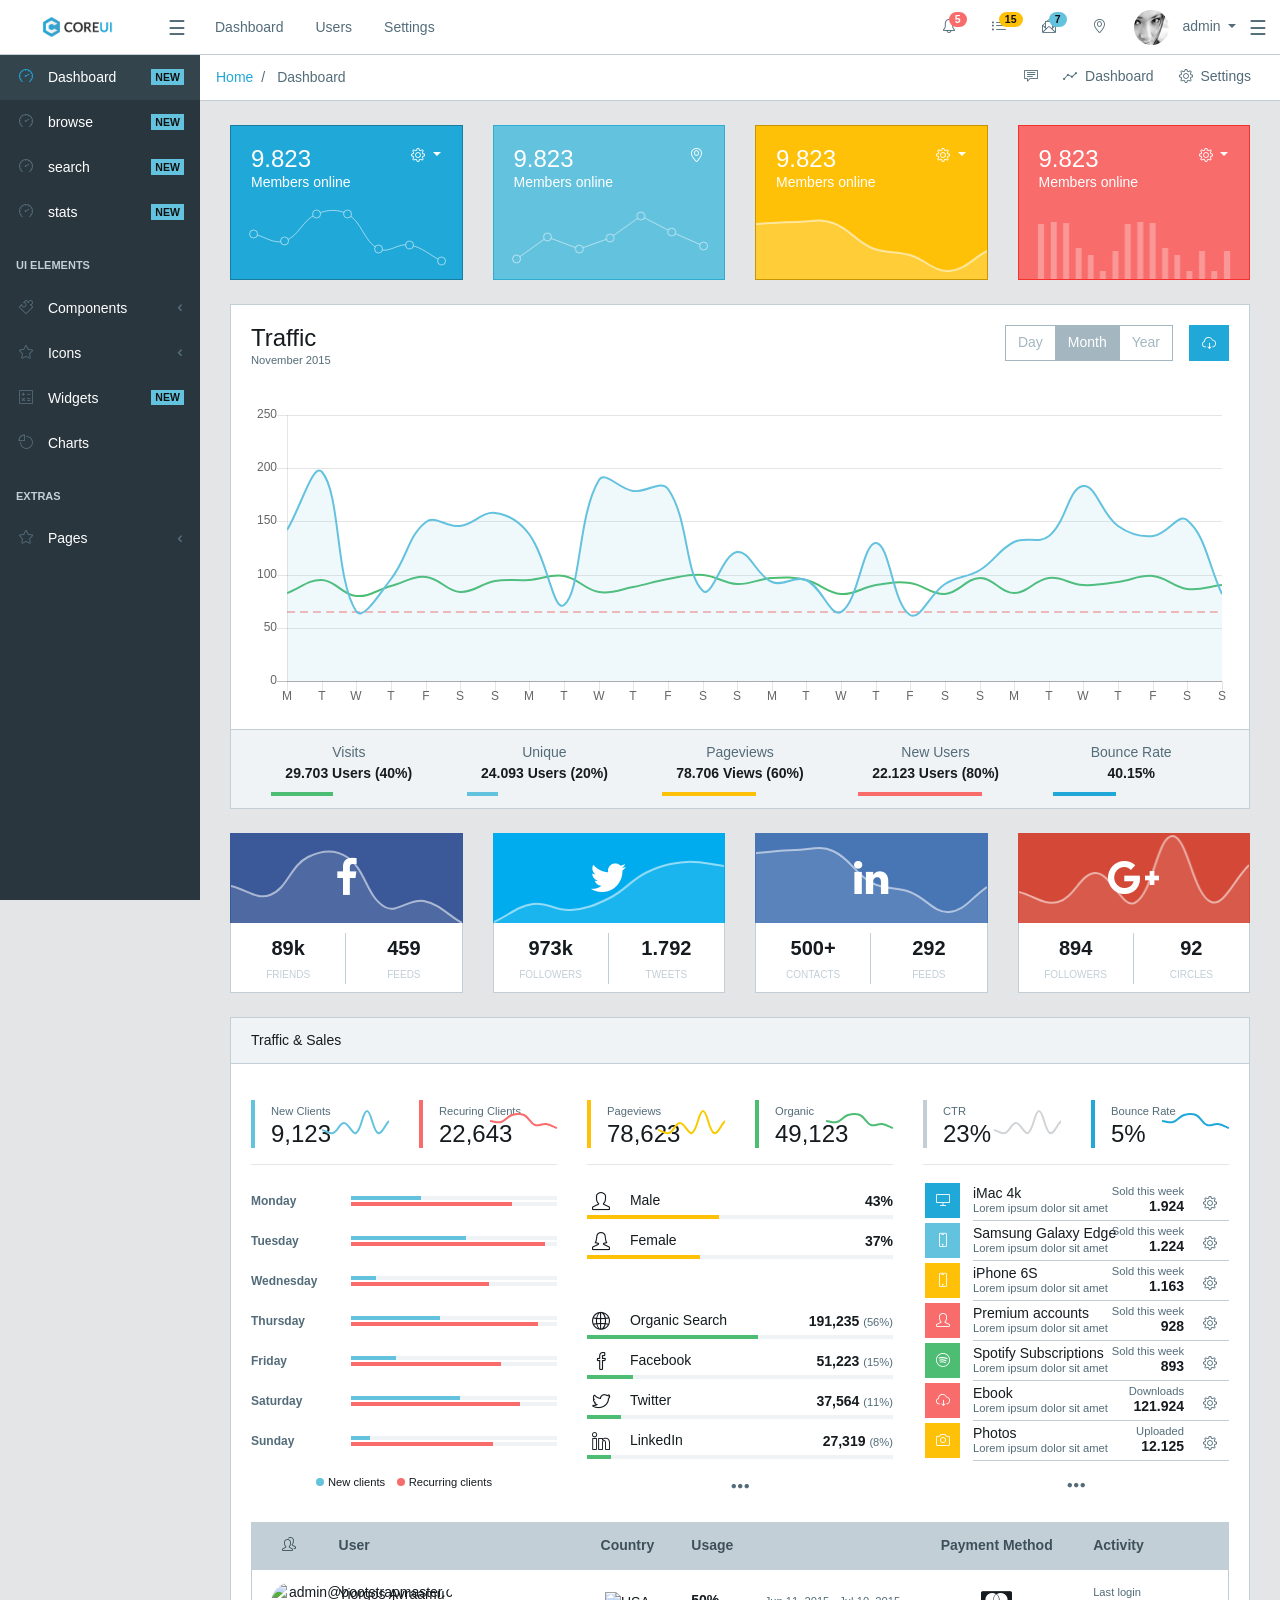
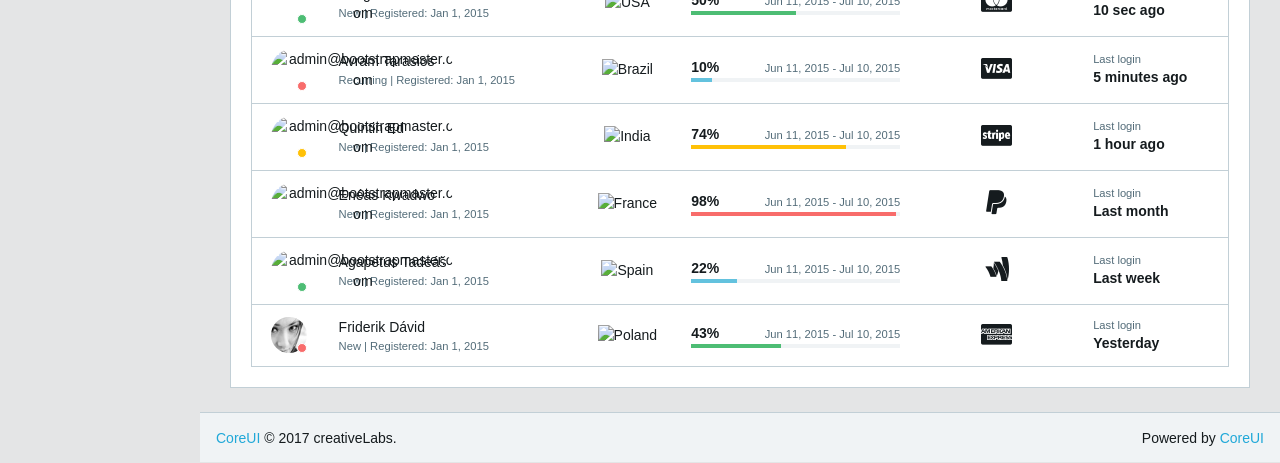
==== commit be8f1718: "update package from xstr.me via script 0.0.9" ====
--- a/www/index.html
+++ b/www/index.html
@@ -1,4 +1,27 @@
-<!doctype html><html lang="en"><head><meta charset="utf-8"><title>Xstr.Me</title><base href="./"><!-- <meta http-equiv="Content-Security-Policy" content="default-src 'self' data: gap: https://ssl.gstatic.com 'unsafe-eval'; style-src 'self' 'unsafe-inline'; media-src *; img-src 'self' data: content:;"> --><meta name="msapplication-tap-highlight" content="no"><meta name="format-detection" content="telephone=no"><meta name="msapplication-tap-highlight" content="no"><meta name="viewport" content="user-scalable=no,initial-scale=1,maximum-scale=1,minimum-scale=1,width=device-width"><link rel="icon" type="image/x-icon" href="favicon.ico"><link href="styles.bundle.css" rel="stylesheet"/></head><body><xstr-root><div class="bgmax"><img class="spinner" src="[data-uri]"/></div><style>body {
+<!doctype html><html lang="en"><head><meta charset="utf-8"><title>Xstr.Me</title><base href="./"><!-- <meta http-equiv="Content-Security-Policy" content="default-src 'self' data: gap: https://ssl.gstatic.com 'unsafe-eval'; style-src 'self' 'unsafe-inline'; media-src *; img-src 'self' data: content:;"> --><meta name="msapplication-tap-highlight" content="no"><meta name="format-detection" content="telephone=no"><meta name="msapplication-tap-highlight" content="no"><meta name="viewport" content="user-scalable=no,initial-scale=1,maximum-scale=1,minimum-scale=1,width=device-width"><link rel="icon" type="image/x-icon" href="favicon.ico"><link href="styles.bundle.css" rel="stylesheet"/></head><!-- BODY options, add following classes to body to change options
+
+// Header options
+1. '.header-fixed'					- Fixed Header
+
+// Sidebar options
+1. '.sidebar-fixed'					- Fixed Sidebar
+2. '.sidebar-hidden'				- Hidden Sidebar
+3. '.sidebar-off-canvas'		- Off Canvas Sidebar
+4. '.sidebar-minimized'			- Minimized Sidebar (Only icons)
+5. '.sidebar-compact'			  - Compact Sidebar
+
+// Aside options
+1. '.aside-menu-fixed'			- Fixed Aside Menu
+2. '.aside-menu-hidden'			- Hidden Aside Menu
+3. '.aside-menu-off-canvas'	- Off Canvas Aside Menu
+
+// Breadcrumb options
+1. '.breadcrumb-fixed'			- Fixed Breadcrumb
+
+// Footer options
+1. 'footer-fixed'						- Fixed footer
+
+--><body class="app header-fixed sidebar-fixed aside-menu-fixed aside-menu-hidden"><!-- Enable bootstrap 4 theme --><script>window.__theme = 'bs4';</script><xstr-root><div class="bgmax"><img class="spinner" src="[data-uri]"/></div><style>body {
         padding: 0px;
         margin: 0px;
       }
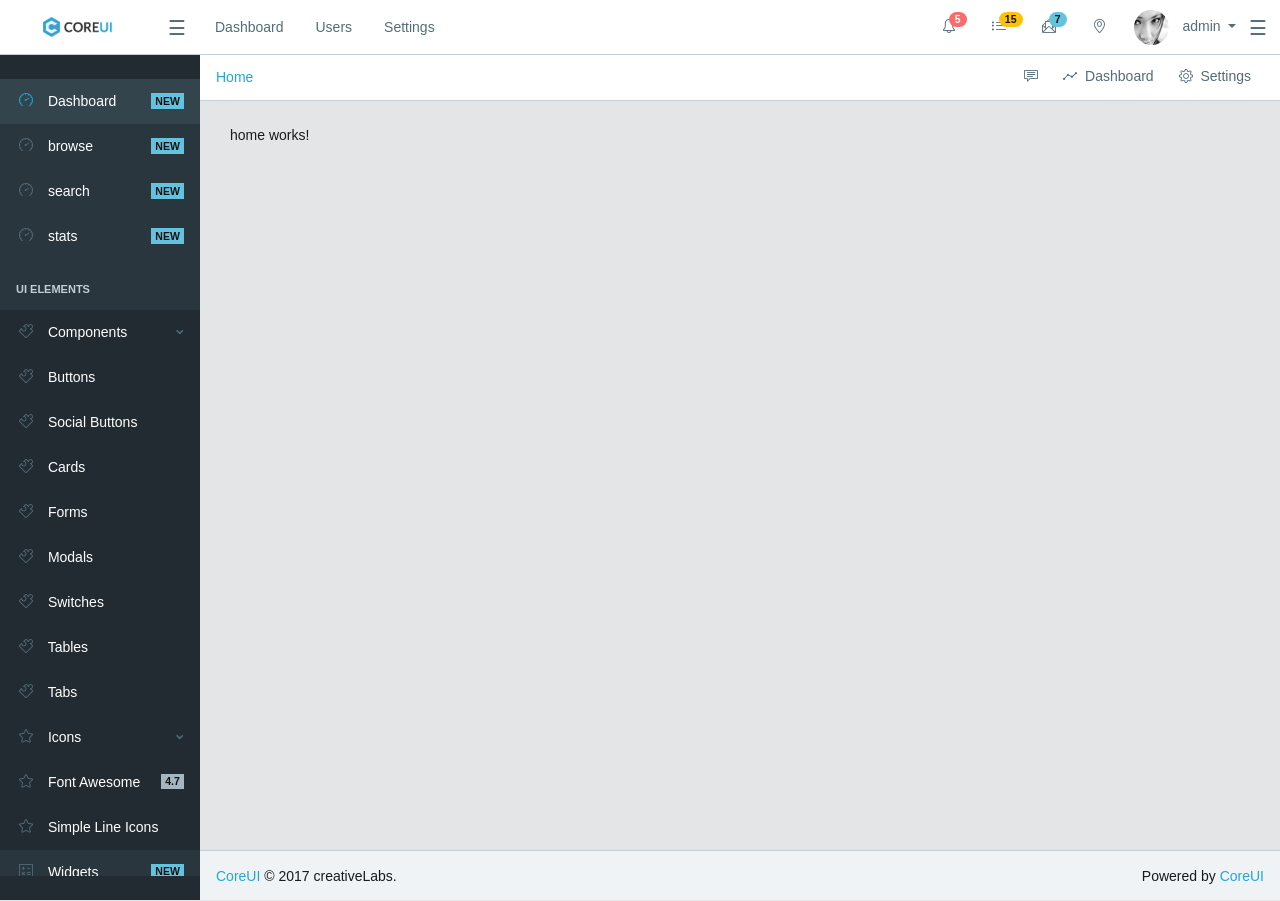
==== commit 3b8f16a2: "update package from xstr.me via script 0.1.0" ====
--- a/www/index.html
+++ b/www/index.html
@@ -1,4 +1,4 @@
-<!doctype html><html lang="en"><head><meta charset="utf-8"><title>Xstr.Me</title><base href="./"><!-- <meta http-equiv="Content-Security-Policy" content="default-src 'self' data: gap: https://ssl.gstatic.com 'unsafe-eval'; style-src 'self' 'unsafe-inline'; media-src *; img-src 'self' data: content:;"> --><meta name="msapplication-tap-highlight" content="no"><meta name="format-detection" content="telephone=no"><meta name="msapplication-tap-highlight" content="no"><meta name="viewport" content="user-scalable=no,initial-scale=1,maximum-scale=1,minimum-scale=1,width=device-width"><link rel="icon" type="image/x-icon" href="favicon.ico"><link href="styles.bundle.css" rel="stylesheet"/></head><!-- BODY options, add following classes to body to change options
+<!doctype html><html lang="en"><head><meta charset="utf-8"><title>Xstr.Me</title><base href="./"><meta name="msapplication-tap-highlight" content="no"><meta name="format-detection" content="telephone=no"><meta name="msapplication-tap-highlight" content="no"><meta name="viewport" content="user-scalable=no,initial-scale=1,maximum-scale=1,minimum-scale=1,width=device-width"><link rel="icon" type="image/x-icon" href="favicon.ico"><link href="styles.bundle.css" rel="stylesheet"/></head><!-- BODY options, add following classes to body to change options
 
 // Header options
 1. '.header-fixed'					- Fixed Header
@@ -21,7 +21,7 @@
 // Footer options
 1. 'footer-fixed'						- Fixed footer
 
---><body class="app header-fixed sidebar-fixed aside-menu-fixed aside-menu-hidden"><!-- Enable bootstrap 4 theme --><script>window.__theme = 'bs4';</script><xstr-root><div class="bgmax"><img class="spinner" src="[data-uri]"/></div><style>body {
+--><body class="app header-fixed sidebar-fixed aside-menu-fixed aside-menu-hidden"><!-- Enable bootstrap 4 theme --><script>window.__theme = 'bs4';</script><xstr-root><div class="bgmax"><img class="spinner" src="[data-uri]" alt="loading..."/></div><style>body {
         padding: 0px;
         margin: 0px;
       }
--- a/www/styles.bundle.css
+++ b/www/styles.bundle.css
@@ -15,4 +15,4 @@
  * Copyright 2011-2017 The Bootstrap Authors
  * Copyright 2011-2017 Twitter, Inc.
  * Licensed under MIT (https://github.com/twbs/bootstrap/blob/master/LICENSE)
- */@media print{*,:after,:before{text-shadow:none!important;box-shadow:none!important}a,a:visited{text-decoration:underline}abbr[title]:after{content:" (" attr(title) ")"}pre{white-space:pre-wrap!important}blockquote,pre{border:1px solid #999;page-break-inside:avoid}thead{display:table-header-group}img,tr{page-break-inside:avoid}h2,h3,p{orphans:3;widows:3}h2,h3{page-break-after:avoid}.navbar{display:none}.badge{border:1px solid #000}.table{border-collapse:collapse!important}.table td,.table th{background-color:#fff!important}.table-bordered td,.table-bordered th{border:1px solid #ddd!important}}*,:after,:before{box-sizing:border-box}html{font-family:sans-serif;line-height:1.15;-webkit-text-size-adjust:100%;-ms-text-size-adjust:100%;-ms-overflow-style:scrollbar;-webkit-tap-highlight-color:transparent}@-ms-viewport{width:device-width}article,aside,dialog,figcaption,figure,footer,header,hgroup,main,nav,section{display:block}body{margin:0;font-family:-apple-system,BlinkMacSystemFont,Segoe UI,Roboto,Helvetica Neue,Arial,sans-serif;font-size:.875rem;font-weight:400;line-height:1.5;color:#151b1e;text-align:left;background-color:#e4e5e6}[tabindex="-1"]:focus{outline:none!important}hr{box-sizing:content-box;height:0;overflow:visible}h1,h2,h3,h4,h5,h6{margin-top:0;margin-bottom:.5rem}p{margin-top:0;margin-bottom:1rem}abbr[data-original-title],abbr[title]{text-decoration:underline;text-decoration:underline dotted;cursor:help;border-bottom:0}address{font-style:normal;line-height:inherit}address,dl,ol,ul{margin-bottom:1rem}dl,ol,ul{margin-top:0}ol ol,ol ul,ul ol,ul ul{margin-bottom:0}dt{font-weight:700}dd{margin-bottom:.5rem;margin-left:0}blockquote{margin:0 0 1rem}dfn{font-style:italic}b,strong{font-weight:bolder}small{font-size:80%}sub,sup{position:relative;font-size:75%;line-height:0;vertical-align:baseline}sub{bottom:-.25em}sup{top:-.5em}a{color:#20a8d8;text-decoration:none;background-color:transparent;-webkit-text-decoration-skip:objects}a:hover{color:#167495;text-decoration:underline}a:not([href]):not([tabindex]),a:not([href]):not([tabindex]):focus,a:not([href]):not([tabindex]):hover{color:inherit;text-decoration:none}a:not([href]):not([tabindex]):focus{outline:0}code,kbd,pre,samp{font-family:monospace,monospace;font-size:1em}pre{overflow:auto}figure{margin:0 0 1rem}img{vertical-align:middle;border-style:none}svg:not(:root){overflow:hidden}[role=button],a,area,button,input,label,select,summary,textarea{-ms-touch-action:manipulation;touch-action:manipulation}table{border-collapse:collapse}caption{padding-top:.75rem;padding-bottom:.75rem;color:#536c79;text-align:left;caption-side:bottom}th{text-align:inherit}label{display:inline-block;margin-bottom:.5rem}button:focus{outline:1px dotted;outline:5px auto -webkit-focus-ring-color}button,input,optgroup,select,textarea{margin:0;font-family:inherit;font-size:inherit;line-height:inherit}button,input{overflow:visible}button,select{text-transform:none}[type=reset],[type=submit],button,html [type=button]{-webkit-appearance:button}[type=button]::-moz-focus-inner,[type=reset]::-moz-focus-inner,[type=submit]::-moz-focus-inner,button::-moz-focus-inner{padding:0;border-style:none}input[type=checkbox],input[type=radio]{box-sizing:border-box;padding:0}input[type=date],input[type=datetime-local],input[type=month],input[type=time]{-webkit-appearance:listbox}textarea{overflow:auto;resize:vertical}fieldset{min-width:0;padding:0;margin:0;border:0}legend{display:block;width:100%;max-width:100%;padding:0;margin-bottom:.5rem;font-size:1.5rem;line-height:inherit;color:inherit;white-space:normal}progress{vertical-align:baseline}[type=number]::-webkit-inner-spin-button,[type=number]::-webkit-outer-spin-button{height:auto}[type=search]{outline-offset:-2px;-webkit-appearance:none}[type=search]::-webkit-search-cancel-button,[type=search]::-webkit-search-decoration{-webkit-appearance:none}::-webkit-file-upload-button{font:inherit;-webkit-appearance:button}output{display:inline-block}summary{display:list-item}template{display:none}[hidden]{display:none!important}.h1,.h2,.h3,.h4,.h5,.h6,h1,h2,h3,h4,h5,h6{margin-bottom:.5rem;font-family:inherit;font-weight:500;line-height:1.1;color:inherit}.h1,h1{font-size:2.5rem}.h2,h2{font-size:2rem}.h3,h3{font-size:1.75rem}.h4,h4{font-size:1.5rem}.h5,h5{font-size:1.25rem}.h6,h6{font-size:1rem}.lead{font-size:1.25rem;font-weight:300}.display-1{font-size:6rem}.display-1,.display-2{font-weight:300;line-height:1.1}.display-2{font-size:5.5rem}.display-3{font-size:4.5rem}.display-3,.display-4{font-weight:300;line-height:1.1}.display-4{font-size:3.5rem}hr{margin-top:1rem;margin-bottom:1rem;border:0;border-top:1px solid rgba(0,0,0,.1)}.small,small{font-size:80%;font-weight:400}.mark,mark{padding:.2em;background-color:#fcf8e3}.list-inline,.list-unstyled{padding-left:0;list-style:none}.list-inline-item{display:inline-block}.list-inline-item:not(:last-child){margin-right:5px}.initialism{font-size:90%;text-transform:uppercase}.blockquote{margin-bottom:1rem;font-size:1.09375rem}.blockquote-footer{display:block;font-size:80%;color:#536c79}.blockquote-footer:before{content:"\2014   \A0"}.img-fluid,.img-thumbnail{max-width:100%;height:auto}.img-thumbnail{padding:.25rem;background-color:#e4e5e6;border:1px solid #ddd;transition:all .2s ease-in-out}.figure{display:inline-block}.figure-img{margin-bottom:.5rem;line-height:1}.figure-caption{font-size:90%;color:#536c79}code,kbd,pre,samp{font-family:SFMono-Regular,Menlo,Monaco,Consolas,Liberation Mono,Courier New,monospace}code{padding:.2rem .4rem;font-size:90%;color:#bd4147;background-color:#f0f3f5}a>code{padding:0;color:inherit;background-color:inherit}kbd{padding:.2rem .4rem;font-size:90%;color:#fff;background-color:#151b1e}kbd kbd{padding:0;font-size:100%;font-weight:700}pre{display:block;margin-top:0;margin-bottom:1rem;font-size:90%;color:#151b1e}pre code{padding:0;font-size:inherit;color:inherit;background-color:transparent;border-radius:0}.pre-scrollable{max-height:340px;overflow-y:scroll}.container{margin-right:auto;margin-left:auto;padding-right:15px;padding-left:15px;width:100%}@media (min-width:576px){.container{max-width:540px}}@media (min-width:768px){.container{max-width:720px}}@media (min-width:992px){.container{max-width:960px}}@media (min-width:1200px){.container{max-width:1140px}}.container-fluid{margin-right:auto;margin-left:auto;padding-right:15px;padding-left:15px;width:100%}.row{display:-webkit-box;display:-ms-flexbox;display:flex;-ms-flex-wrap:wrap;flex-wrap:wrap;margin-right:-15px;margin-left:-15px}.no-gutters{margin-right:0;margin-left:0}.no-gutters>.col,.no-gutters>[class*=col-]{padding-right:0;padding-left:0}.col,.col-1,.col-2,.col-3,.col-4,.col-5,.col-6,.col-7,.col-8,.col-9,.col-10,.col-11,.col-12,.col-auto,.col-lg,.col-lg-1,.col-lg-2,.col-lg-3,.col-lg-4,.col-lg-5,.col-lg-6,.col-lg-7,.col-lg-8,.col-lg-9,.col-lg-10,.col-lg-11,.col-lg-12,.col-lg-auto,.col-md,.col-md-1,.col-md-2,.col-md-3,.col-md-4,.col-md-5,.col-md-6,.col-md-7,.col-md-8,.col-md-9,.col-md-10,.col-md-11,.col-md-12,.col-md-auto,.col-sm,.col-sm-1,.col-sm-2,.col-sm-3,.col-sm-4,.col-sm-5,.col-sm-6,.col-sm-7,.col-sm-8,.col-sm-9,.col-sm-10,.col-sm-11,.col-sm-12,.col-sm-auto,.col-xl,.col-xl-1,.col-xl-2,.col-xl-3,.col-xl-4,.col-xl-5,.col-xl-6,.col-xl-7,.col-xl-8,.col-xl-9,.col-xl-10,.col-xl-11,.col-xl-12,.col-xl-auto{position:relative;width:100%;min-height:1px;padding-right:15px;padding-left:15px}.col{-ms-flex-preferred-size:0;flex-basis:0;-webkit-box-flex:1;-ms-flex-positive:1;flex-grow:1;max-width:100%}.col-auto{-ms-flex:0 0 auto;flex:0 0 auto;width:auto;max-width:none}.col-1,.col-auto{-webkit-box-flex:0}.col-1{-ms-flex:0 0 8.33333333%;flex:0 0 8.33333333%;max-width:8.33333333%}.col-2{-ms-flex:0 0 16.66666667%;flex:0 0 16.66666667%;max-width:16.66666667%}.col-2,.col-3{-webkit-box-flex:0}.col-3{-ms-flex:0 0 25%;flex:0 0 25%;max-width:25%}.col-4{-ms-flex:0 0 33.33333333%;flex:0 0 33.33333333%;max-width:33.33333333%}.col-4,.col-5{-webkit-box-flex:0}.col-5{-ms-flex:0 0 41.66666667%;flex:0 0 41.66666667%;max-width:41.66666667%}.col-6{-ms-flex:0 0 50%;flex:0 0 50%;max-width:50%}.col-6,.col-7{-webkit-box-flex:0}.col-7{-ms-flex:0 0 58.33333333%;flex:0 0 58.33333333%;max-width:58.33333333%}.col-8{-ms-flex:0 0 66.66666667%;flex:0 0 66.66666667%;max-width:66.66666667%}.col-8,.col-9{-webkit-box-flex:0}.col-9{-ms-flex:0 0 75%;flex:0 0 75%;max-width:75%}.col-10{-ms-flex:0 0 83.33333333%;flex:0 0 83.33333333%;max-width:83.33333333%}.col-10,.col-11{-webkit-box-flex:0}.col-11{-ms-flex:0 0 91.66666667%;flex:0 0 91.66666667%;max-width:91.66666667%}.col-12{-webkit-box-flex:0;-ms-flex:0 0 100%;flex:0 0 100%;max-width:100%}.order-1{-webkit-box-ordinal-group:2;-ms-flex-order:1;order:1}.order-2{-webkit-box-ordinal-group:3;-ms-flex-order:2;order:2}.order-3{-webkit-box-ordinal-group:4;-ms-flex-order:3;order:3}.order-4{-webkit-box-ordinal-group:5;-ms-flex-order:4;order:4}.order-5{-webkit-box-ordinal-group:6;-ms-flex-order:5;order:5}.order-6{-webkit-box-ordinal-group:7;-ms-flex-order:6;order:6}.order-7{-webkit-box-ordinal-group:8;-ms-flex-order:7;order:7}.order-8{-webkit-box-ordinal-group:9;-ms-flex-order:8;order:8}.order-9{-webkit-box-ordinal-group:10;-ms-flex-order:9;order:9}.order-10{-webkit-box-ordinal-group:11;-ms-flex-order:10;order:10}.order-11{-webkit-box-ordinal-group:12;-ms-flex-order:11;order:11}.order-12{-webkit-box-ordinal-group:13;-ms-flex-order:12;order:12}@media (min-width:576px){.col-sm{-ms-flex-preferred-size:0;flex-basis:0;-webkit-box-flex:1;-ms-flex-positive:1;flex-grow:1;max-width:100%}.col-sm-auto{-webkit-box-flex:0;-ms-flex:0 0 auto;flex:0 0 auto;width:auto;max-width:none}.col-sm-1{-webkit-box-flex:0;-ms-flex:0 0 8.33333333%;flex:0 0 8.33333333%;max-width:8.33333333%}.col-sm-2{-webkit-box-flex:0;-ms-flex:0 0 16.66666667%;flex:0 0 16.66666667%;max-width:16.66666667%}.col-sm-3{-webkit-box-flex:0;-ms-flex:0 0 25%;flex:0 0 25%;max-width:25%}.col-sm-4{-webkit-box-flex:0;-ms-flex:0 0 33.33333333%;flex:0 0 33.33333333%;max-width:33.33333333%}.col-sm-5{-webkit-box-flex:0;-ms-flex:0 0 41.66666667%;flex:0 0 41.66666667%;max-width:41.66666667%}.col-sm-6{-webkit-box-flex:0;-ms-flex:0 0 50%;flex:0 0 50%;max-width:50%}.col-sm-7{-webkit-box-flex:0;-ms-flex:0 0 58.33333333%;flex:0 0 58.33333333%;max-width:58.33333333%}.col-sm-8{-webkit-box-flex:0;-ms-flex:0 0 66.66666667%;flex:0 0 66.66666667%;max-width:66.66666667%}.col-sm-9{-webkit-box-flex:0;-ms-flex:0 0 75%;flex:0 0 75%;max-width:75%}.col-sm-10{-webkit-box-flex:0;-ms-flex:0 0 83.33333333%;flex:0 0 83.33333333%;max-width:83.33333333%}.col-sm-11{-webkit-box-flex:0;-ms-flex:0 0 91.66666667%;flex:0 0 91.66666667%;max-width:91.66666667%}.col-sm-12{-webkit-box-flex:0;-ms-flex:0 0 100%;flex:0 0 100%;max-width:100%}.order-sm-1{-webkit-box-ordinal-group:2;-ms-flex-order:1;order:1}.order-sm-2{-webkit-box-ordinal-group:3;-ms-flex-order:2;order:2}.order-sm-3{-webkit-box-ordinal-group:4;-ms-flex-order:3;order:3}.order-sm-4{-webkit-box-ordinal-group:5;-ms-flex-order:4;order:4}.order-sm-5{-webkit-box-ordinal-group:6;-ms-flex-order:5;order:5}.order-sm-6{-webkit-box-ordinal-group:7;-ms-flex-order:6;order:6}.order-sm-7{-webkit-box-ordinal-group:8;-ms-flex-order:7;order:7}.order-sm-8{-webkit-box-ordinal-group:9;-ms-flex-order:8;order:8}.order-sm-9{-webkit-box-ordinal-group:10;-ms-flex-order:9;order:9}.order-sm-10{-webkit-box-ordinal-group:11;-ms-flex-order:10;order:10}.order-sm-11{-webkit-box-ordinal-group:12;-ms-flex-order:11;order:11}.order-sm-12{-webkit-box-ordinal-group:13;-ms-flex-order:12;order:12}}@media (min-width:768px){.col-md{-ms-flex-preferred-size:0;flex-basis:0;-webkit-box-flex:1;-ms-flex-positive:1;flex-grow:1;max-width:100%}.col-md-auto{-webkit-box-flex:0;-ms-flex:0 0 auto;flex:0 0 auto;width:auto;max-width:none}.col-md-1{-webkit-box-flex:0;-ms-flex:0 0 8.33333333%;flex:0 0 8.33333333%;max-width:8.33333333%}.col-md-2{-webkit-box-flex:0;-ms-flex:0 0 16.66666667%;flex:0 0 16.66666667%;max-width:16.66666667%}.col-md-3{-webkit-box-flex:0;-ms-flex:0 0 25%;flex:0 0 25%;max-width:25%}.col-md-4{-webkit-box-flex:0;-ms-flex:0 0 33.33333333%;flex:0 0 33.33333333%;max-width:33.33333333%}.col-md-5{-webkit-box-flex:0;-ms-flex:0 0 41.66666667%;flex:0 0 41.66666667%;max-width:41.66666667%}.col-md-6{-webkit-box-flex:0;-ms-flex:0 0 50%;flex:0 0 50%;max-width:50%}.col-md-7{-webkit-box-flex:0;-ms-flex:0 0 58.33333333%;flex:0 0 58.33333333%;max-width:58.33333333%}.col-md-8{-webkit-box-flex:0;-ms-flex:0 0 66.66666667%;flex:0 0 66.66666667%;max-width:66.66666667%}.col-md-9{-webkit-box-flex:0;-ms-flex:0 0 75%;flex:0 0 75%;max-width:75%}.col-md-10{-webkit-box-flex:0;-ms-flex:0 0 83.33333333%;flex:0 0 83.33333333%;max-width:83.33333333%}.col-md-11{-webkit-box-flex:0;-ms-flex:0 0 91.66666667%;flex:0 0 91.66666667%;max-width:91.66666667%}.col-md-12{-webkit-box-flex:0;-ms-flex:0 0 100%;flex:0 0 100%;max-width:100%}.order-md-1{-webkit-box-ordinal-group:2;-ms-flex-order:1;order:1}.order-md-2{-webkit-box-ordinal-group:3;-ms-flex-order:2;order:2}.order-md-3{-webkit-box-ordinal-group:4;-ms-flex-order:3;order:3}.order-md-4{-webkit-box-ordinal-group:5;-ms-flex-order:4;order:4}.order-md-5{-webkit-box-ordinal-group:6;-ms-flex-order:5;order:5}.order-md-6{-webkit-box-ordinal-group:7;-ms-flex-order:6;order:6}.order-md-7{-webkit-box-ordinal-group:8;-ms-flex-order:7;order:7}.order-md-8{-webkit-box-ordinal-group:9;-ms-flex-order:8;order:8}.order-md-9{-webkit-box-ordinal-group:10;-ms-flex-order:9;order:9}.order-md-10{-webkit-box-ordinal-group:11;-ms-flex-order:10;order:10}.order-md-11{-webkit-box-ordinal-group:12;-ms-flex-order:11;order:11}.order-md-12{-webkit-box-ordinal-group:13;-ms-flex-order:12;order:12}}@media (min-width:992px){.col-lg{-ms-flex-preferred-size:0;flex-basis:0;-webkit-box-flex:1;-ms-flex-positive:1;flex-grow:1;max-width:100%}.col-lg-auto{-webkit-box-flex:0;-ms-flex:0 0 auto;flex:0 0 auto;width:auto;max-width:none}.col-lg-1{-webkit-box-flex:0;-ms-flex:0 0 8.33333333%;flex:0 0 8.33333333%;max-width:8.33333333%}.col-lg-2{-webkit-box-flex:0;-ms-flex:0 0 16.66666667%;flex:0 0 16.66666667%;max-width:16.66666667%}.col-lg-3{-webkit-box-flex:0;-ms-flex:0 0 25%;flex:0 0 25%;max-width:25%}.col-lg-4{-webkit-box-flex:0;-ms-flex:0 0 33.33333333%;flex:0 0 33.33333333%;max-width:33.33333333%}.col-lg-5{-webkit-box-flex:0;-ms-flex:0 0 41.66666667%;flex:0 0 41.66666667%;max-width:41.66666667%}.col-lg-6{-webkit-box-flex:0;-ms-flex:0 0 50%;flex:0 0 50%;max-width:50%}.col-lg-7{-webkit-box-flex:0;-ms-flex:0 0 58.33333333%;flex:0 0 58.33333333%;max-width:58.33333333%}.col-lg-8{-webkit-box-flex:0;-ms-flex:0 0 66.66666667%;flex:0 0 66.66666667%;max-width:66.66666667%}.col-lg-9{-webkit-box-flex:0;-ms-flex:0 0 75%;flex:0 0 75%;max-width:75%}.col-lg-10{-webkit-box-flex:0;-ms-flex:0 0 83.33333333%;flex:0 0 83.33333333%;max-width:83.33333333%}.col-lg-11{-webkit-box-flex:0;-ms-flex:0 0 91.66666667%;flex:0 0 91.66666667%;max-width:91.66666667%}.col-lg-12{-webkit-box-flex:0;-ms-flex:0 0 100%;flex:0 0 100%;max-width:100%}.order-lg-1{-webkit-box-ordinal-group:2;-ms-flex-order:1;order:1}.order-lg-2{-webkit-box-ordinal-group:3;-ms-flex-order:2;order:2}.order-lg-3{-webkit-box-ordinal-group:4;-ms-flex-order:3;order:3}.order-lg-4{-webkit-box-ordinal-group:5;-ms-flex-order:4;order:4}.order-lg-5{-webkit-box-ordinal-group:6;-ms-flex-order:5;order:5}.order-lg-6{-webkit-box-ordinal-group:7;-ms-flex-order:6;order:6}.order-lg-7{-webkit-box-ordinal-group:8;-ms-flex-order:7;order:7}.order-lg-8{-webkit-box-ordinal-group:9;-ms-flex-order:8;order:8}.order-lg-9{-webkit-box-ordinal-group:10;-ms-flex-order:9;order:9}.order-lg-10{-webkit-box-ordinal-group:11;-ms-flex-order:10;order:10}.order-lg-11{-webkit-box-ordinal-group:12;-ms-flex-order:11;order:11}.order-lg-12{-webkit-box-ordinal-group:13;-ms-flex-order:12;order:12}}@media (min-width:1200px){.col-xl{-ms-flex-preferred-size:0;flex-basis:0;-webkit-box-flex:1;-ms-flex-positive:1;flex-grow:1;max-width:100%}.col-xl-auto{-webkit-box-flex:0;-ms-flex:0 0 auto;flex:0 0 auto;width:auto;max-width:none}.col-xl-1{-webkit-box-flex:0;-ms-flex:0 0 8.33333333%;flex:0 0 8.33333333%;max-width:8.33333333%}.col-xl-2{-webkit-box-flex:0;-ms-flex:0 0 16.66666667%;flex:0 0 16.66666667%;max-width:16.66666667%}.col-xl-3{-webkit-box-flex:0;-ms-flex:0 0 25%;flex:0 0 25%;max-width:25%}.col-xl-4{-webkit-box-flex:0;-ms-flex:0 0 33.33333333%;flex:0 0 33.33333333%;max-width:33.33333333%}.col-xl-5{-webkit-box-flex:0;-ms-flex:0 0 41.66666667%;flex:0 0 41.66666667%;max-width:41.66666667%}.col-xl-6{-webkit-box-flex:0;-ms-flex:0 0 50%;flex:0 0 50%;max-width:50%}.col-xl-7{-webkit-box-flex:0;-ms-flex:0 0 58.33333333%;flex:0 0 58.33333333%;max-width:58.33333333%}.col-xl-8{-webkit-box-flex:0;-ms-flex:0 0 66.66666667%;flex:0 0 66.66666667%;max-width:66.66666667%}.col-xl-9{-webkit-box-flex:0;-ms-flex:0 0 75%;flex:0 0 75%;max-width:75%}.col-xl-10{-webkit-box-flex:0;-ms-flex:0 0 83.33333333%;flex:0 0 83.33333333%;max-width:83.33333333%}.col-xl-11{-webkit-box-flex:0;-ms-flex:0 0 91.66666667%;flex:0 0 91.66666667%;max-width:91.66666667%}.col-xl-12{-webkit-box-flex:0;-ms-flex:0 0 100%;flex:0 0 100%;max-width:100%}.order-xl-1{-webkit-box-ordinal-group:2;-ms-flex-order:1;order:1}.order-xl-2{-webkit-box-ordinal-group:3;-ms-flex-order:2;order:2}.order-xl-3{-webkit-box-ordinal-group:4;-ms-flex-order:3;order:3}.order-xl-4{-webkit-box-ordinal-group:5;-ms-flex-order:4;order:4}.order-xl-5{-webkit-box-ordinal-group:6;-ms-flex-order:5;order:5}.order-xl-6{-webkit-box-ordinal-group:7;-ms-flex-order:6;order:6}.order-xl-7{-webkit-box-ordinal-group:8;-ms-flex-order:7;order:7}.order-xl-8{-webkit-box-ordinal-group:9;-ms-flex-order:8;order:8}.order-xl-9{-webkit-box-ordinal-group:10;-ms-flex-order:9;order:9}.order-xl-10{-webkit-box-ordinal-group:11;-ms-flex-order:10;order:10}.order-xl-11{-webkit-box-ordinal-group:12;-ms-flex-order:11;order:11}.order-xl-12{-webkit-box-ordinal-group:13;-ms-flex-order:12;order:12}}.table{width:100%;max-width:100%;margin-bottom:1rem;background-color:transparent}.table td,.table th{padding:.75rem;vertical-align:top;border-top:1px solid #c2cfd6}.table thead th{vertical-align:bottom;border-bottom:2px solid #c2cfd6}.table tbody+tbody{border-top:2px solid #c2cfd6}.table .table{background-color:#e4e5e6}.table-sm td,.table-sm th{padding:.3rem}.table-bordered,.table-bordered td,.table-bordered th{border:1px solid #c2cfd6}.table-bordered thead td,.table-bordered thead th{border-bottom-width:2px}.table-striped tbody tr:nth-of-type(odd){background-color:rgba(0,0,0,.05)}.table-hover tbody tr:hover{background-color:rgba(0,0,0,.075)}.table-primary,.table-primary>td,.table-primary>th{background-color:#c1e7f4}.table-hover .table-primary:hover,.table-hover .table-primary:hover>td,.table-hover .table-primary:hover>th{background-color:#abdff0}.table-secondary,.table-secondary>td,.table-secondary>th{background-color:#e6ebee}.table-hover .table-secondary:hover,.table-hover .table-secondary:hover>td,.table-hover .table-secondary:hover>th{background-color:#d7dfe4}.table-success,.table-success>td,.table-success>th{background-color:#cdedd8}.table-hover .table-success:hover,.table-hover .table-success:hover>td,.table-hover .table-success:hover>th{background-color:#bae6c9}.table-info,.table-info>td,.table-info>th{background-color:#d3eef6}.table-hover .table-info:hover,.table-hover .table-info:hover>td,.table-hover .table-info:hover>th{background-color:#bee6f2}.table-warning,.table-warning>td,.table-warning>th{background-color:#ffeeba}.table-hover .table-warning:hover,.table-hover .table-warning:hover>td,.table-hover .table-warning:hover>th{background-color:#ffe8a1}.table-danger,.table-danger>td,.table-danger>th{background-color:#fdd6d6}.table-hover .table-danger:hover,.table-hover .table-danger:hover>td,.table-hover .table-danger:hover>th{background-color:#fcbebe}.table-light,.table-light>td,.table-light>th{background-color:#fbfcfc}.table-hover .table-light:hover,.table-hover .table-light:hover>td,.table-hover .table-light:hover>th{background-color:#ecf1f1}.table-dark,.table-dark>td,.table-dark>th{background-color:#c3c7c9}.table-hover .table-dark:hover,.table-hover .table-dark:hover>td,.table-hover .table-dark:hover>th{background-color:#b6babd}.table-active,.table-active>td,.table-active>th,.table-hover .table-active:hover,.table-hover .table-active:hover>td,.table-hover .table-active:hover>th{background-color:rgba(0,0,0,.075)}.thead-inverse th{color:#e4e5e6;background-color:#151b1e}.thead-default th{color:#3e515b;background-color:#c2cfd6}.table-inverse{color:#e4e5e6;background-color:#151b1e}.table-inverse td,.table-inverse th,.table-inverse thead th{border-color:#252f35}.table-inverse.table-bordered{border:0}.table-inverse.table-striped tbody tr:nth-of-type(odd){background-color:hsla(0,0%,100%,.05)}.table-inverse.table-hover tbody tr:hover{background-color:hsla(0,0%,100%,.075)}@media (max-width:991px){.table-responsive{display:block;width:100%;overflow-x:auto;-ms-overflow-style:-ms-autohiding-scrollbar}.table-responsive.table-bordered{border:0}}.form-control{display:block;width:100%;padding:.5rem .75rem;font-size:.875rem;line-height:1.25;color:#3e515b;background-color:#fff;background-image:none;background-clip:padding-box;border:1px solid #c2cfd6;border-radius:0;transition:border-color .15s ease-in-out,box-shadow .15s ease-in-out}.form-control::-ms-expand{background-color:transparent;border:0}.form-control:focus{color:#3e515b;background-color:#fff;border-color:#8ad4ee;outline:none}.form-control::-webkit-input-placeholder{color:#536c79;opacity:1}.form-control:-ms-input-placeholder{color:#536c79;opacity:1}.form-control::placeholder{color:#536c79;opacity:1}.form-control:disabled,.form-control[readonly]{background-color:#c2cfd6;opacity:1}select.form-control:not([size]):not([multiple]){height:calc(2.09375rem + 2px)}select.form-control:focus::-ms-value{color:#3e515b;background-color:#fff}.form-control-file,.form-control-range{display:block}.col-form-label{margin-bottom:0}.col-form-label,.col-form-label-lg{padding-top:calc(.5rem - 1px * 2);padding-bottom:calc(.5rem - 1px * 2)}.col-form-label-lg{font-size:1.25rem}.col-form-label-sm{padding-top:calc(.25rem - 1px * 2);padding-bottom:calc(.25rem - 1px * 2);font-size:.875rem}.col-form-legend{font-size:.875rem}.col-form-legend,.form-control-plaintext{padding-top:.5rem;padding-bottom:.5rem;margin-bottom:0}.form-control-plaintext{line-height:1.25;border:solid transparent;border-width:1px 0}.form-control-plaintext.form-control-lg,.form-control-plaintext.form-control-sm,.input-group-lg>.form-control-plaintext.form-control,.input-group-lg>.form-control-plaintext.input-group-addon,.input-group-lg>.input-group-btn>.form-control-plaintext.btn,.input-group-sm>.form-control-plaintext.form-control,.input-group-sm>.form-control-plaintext.input-group-addon,.input-group-sm>.input-group-btn>.form-control-plaintext.btn{padding-right:0;padding-left:0}.form-control-sm,.input-group-sm>.form-control,.input-group-sm>.input-group-addon,.input-group-sm>.input-group-btn>.btn{padding:.25rem .5rem;font-size:.875rem;line-height:1.5}.input-group-sm>.input-group-btn>select.btn:not([size]):not([multiple]),.input-group-sm>select.form-control:not([size]):not([multiple]),.input-group-sm>select.input-group-addon:not([size]):not([multiple]),select.form-control-sm:not([size]):not([multiple]){height:calc(1.8125rem + 2px)}.form-control-lg,.input-group-lg>.form-control,.input-group-lg>.input-group-addon,.input-group-lg>.input-group-btn>.btn{padding:.5rem 1rem;font-size:1.25rem;line-height:1.5}.input-group-lg>.input-group-btn>select.btn:not([size]):not([multiple]),.input-group-lg>select.form-control:not([size]):not([multiple]),.input-group-lg>select.input-group-addon:not([size]):not([multiple]),select.form-control-lg:not([size]):not([multiple]){height:calc(2.875rem + 2px)}.form-group{margin-bottom:1rem}.form-text{display:block;margin-top:.25rem}.form-row{display:-webkit-box;display:-ms-flexbox;display:flex;-ms-flex-wrap:wrap;flex-wrap:wrap;margin-right:-5px;margin-left:-5px}.form-row>.col,.form-row>[class*=col-]{padding-right:5px;padding-left:5px}.form-check{position:relative;display:block;margin-bottom:.5rem}.form-check.disabled .form-check-label{color:#536c79}.form-check-label{padding-left:1.25rem;margin-bottom:0}.form-check-input{position:absolute;margin-top:.25rem;margin-left:-1.25rem}.form-check-inline{display:inline-block}.form-check-inline .form-check-label{vertical-align:middle}.form-check-inline+.form-check-inline{margin-left:.75rem}.invalid-feedback{display:none;margin-top:.25rem;font-size:.875rem;color:#f86c6b}.invalid-tooltip{position:absolute;top:100%;z-index:5;display:none;width:250px;padding:.5rem;margin-top:.1rem;font-size:.875rem;line-height:1;color:#fff;background-color:hsla(0,91%,70%,.8);border-radius:.2rem}.custom-select.is-valid,.form-control.is-valid,.was-validated .custom-select:valid,.was-validated .form-control:valid{border-color:#4dbd74}.custom-select.is-valid:focus,.form-control.is-valid:focus,.was-validated .custom-select:valid:focus,.was-validated .form-control:valid:focus{box-shadow:0 0 0 .2rem rgba(77,189,116,.25)}.custom-select.is-valid~.invalid-feedback,.custom-select.is-valid~.invalid-tooltip,.form-control.is-valid~.invalid-feedback,.form-control.is-valid~.invalid-tooltip,.was-validated .custom-select:valid~.invalid-feedback,.was-validated .custom-select:valid~.invalid-tooltip,.was-validated .form-control:valid~.invalid-feedback,.was-validated .form-control:valid~.invalid-tooltip{display:block}.form-check-input.is-valid+.form-check-label,.was-validated .form-check-input:valid+.form-check-label{color:#4dbd74}.custom-control-input.is-valid~.custom-control-indicator,.was-validated .custom-control-input:valid~.custom-control-indicator{background-color:rgba(77,189,116,.25)}.custom-control-input.is-valid~.custom-control-description,.was-validated .custom-control-input:valid~.custom-control-description{color:#4dbd74}.custom-file-input.is-valid~.custom-file-control,.was-validated .custom-file-input:valid~.custom-file-control{border-color:#4dbd74}.custom-file-input.is-valid~.custom-file-control:before,.was-validated .custom-file-input:valid~.custom-file-control:before{border-color:inherit}.custom-file-input.is-valid:focus,.was-validated .custom-file-input:valid:focus{box-shadow:0 0 0 .2rem rgba(77,189,116,.25)}.custom-select.is-invalid,.form-control.is-invalid,.was-validated .custom-select:invalid,.was-validated .form-control:invalid{border-color:#f86c6b}.custom-select.is-invalid:focus,.form-control.is-invalid:focus,.was-validated .custom-select:invalid:focus,.was-validated .form-control:invalid:focus{box-shadow:0 0 0 .2rem hsla(0,91%,70%,.25)}.custom-select.is-invalid~.invalid-feedback,.custom-select.is-invalid~.invalid-tooltip,.form-control.is-invalid~.invalid-feedback,.form-control.is-invalid~.invalid-tooltip,.was-validated .custom-select:invalid~.invalid-feedback,.was-validated .custom-select:invalid~.invalid-tooltip,.was-validated .form-control:invalid~.invalid-feedback,.was-validated .form-control:invalid~.invalid-tooltip{display:block}.form-check-input.is-invalid+.form-check-label,.was-validated .form-check-input:invalid+.form-check-label{color:#f86c6b}.custom-control-input.is-invalid~.custom-control-indicator,.was-validated .custom-control-input:invalid~.custom-control-indicator{background-color:hsla(0,91%,70%,.25)}.custom-control-input.is-invalid~.custom-control-description,.was-validated .custom-control-input:invalid~.custom-control-description{color:#f86c6b}.custom-file-input.is-invalid~.custom-file-control,.was-validated .custom-file-input:invalid~.custom-file-control{border-color:#f86c6b}.custom-file-input.is-invalid~.custom-file-control:before,.was-validated .custom-file-input:invalid~.custom-file-control:before{border-color:inherit}.custom-file-input.is-invalid:focus,.was-validated .custom-file-input:invalid:focus{box-shadow:0 0 0 .2rem hsla(0,91%,70%,.25)}.form-inline{display:-webkit-box;display:-ms-flexbox;display:flex;-webkit-box-orient:horizontal;-webkit-box-direction:normal;-ms-flex-flow:row wrap;flex-flow:row wrap;-webkit-box-align:center;-ms-flex-align:center;align-items:center}.form-inline .form-check{width:100%}@media (min-width:576px){.form-inline label{-ms-flex-align:center;-webkit-box-pack:center;-ms-flex-pack:center;justify-content:center}.form-inline .form-group,.form-inline label{display:-webkit-box;display:-ms-flexbox;display:flex;-webkit-box-align:center;align-items:center;margin-bottom:0}.form-inline .form-group{-webkit-box-flex:0;-ms-flex:0 0 auto;flex:0 0 auto;-webkit-box-orient:horizontal;-webkit-box-direction:normal;-ms-flex-flow:row wrap;flex-flow:row wrap;-ms-flex-align:center}.form-inline .form-control{display:inline-block;width:auto;vertical-align:middle}.form-inline .form-control-plaintext{display:inline-block}.form-inline .input-group{width:auto}.form-inline .form-control-label{margin-bottom:0;vertical-align:middle}.form-inline .form-check{display:-webkit-box;display:-ms-flexbox;display:flex;-webkit-box-align:center;-ms-flex-align:center;align-items:center;-webkit-box-pack:center;-ms-flex-pack:center;justify-content:center;width:auto;margin-top:0;margin-bottom:0}.form-inline .form-check-label{padding-left:0}.form-inline .form-check-input{position:relative;margin-top:0;margin-right:.25rem;margin-left:0}.form-inline .custom-control{display:-webkit-box;display:-ms-flexbox;display:flex;-webkit-box-align:center;-ms-flex-align:center;align-items:center;-webkit-box-pack:center;-ms-flex-pack:center;justify-content:center;padding-left:0}.form-inline .custom-control-indicator{position:static;display:inline-block;margin-right:.25rem;vertical-align:text-bottom}.form-inline .has-feedback .form-control-feedback{top:0}}.btn{display:inline-block;font-weight:400;text-align:center;white-space:nowrap;vertical-align:middle;-webkit-user-select:none;-moz-user-select:none;-ms-user-select:none;user-select:none;border:1px solid transparent;padding:.5rem .75rem;font-size:.875rem;line-height:1.25;transition:background-color .15s ease-in-out,border-color .15s ease-in-out,box-shadow .15s ease-in-out}.btn:focus,.btn:hover{text-decoration:none}.btn.focus,.btn:focus{outline:0;box-shadow:0 0 0 3px rgba(32,168,216,.25)}.btn.disabled,.btn:disabled{opacity:.65}.btn.active,.btn:active{background-image:none}a.btn.disabled,fieldset[disabled] a.btn{pointer-events:none}.btn-primary{color:#fff;background-color:#20a8d8;border-color:#20a8d8}.btn-primary:hover{color:#fff;background-color:#1b8eb7;border-color:#1985ac}.btn-primary.focus,.btn-primary:focus{box-shadow:0 0 0 3px rgba(32,168,216,.5)}.btn-primary.disabled,.btn-primary:disabled{background-color:#20a8d8;border-color:#20a8d8}.btn-primary.active,.btn-primary:active,.show>.btn-primary.dropdown-toggle{background-color:#1b8eb7;background-image:none;border-color:#1985ac}.btn-secondary{color:#111;background-color:#a4b7c1;border-color:#a4b7c1}.btn-secondary:hover{color:#111;background-color:#8da5b2;border-color:#869fac}.btn-secondary.focus,.btn-secondary:focus{box-shadow:0 0 0 3px rgba(164,183,193,.5)}.btn-secondary.disabled,.btn-secondary:disabled{background-color:#a4b7c1;border-color:#a4b7c1}.btn-secondary.active,.btn-secondary:active,.show>.btn-secondary.dropdown-toggle{background-color:#8da5b2;background-image:none;border-color:#869fac}.btn-success{color:#fff;background-color:#4dbd74;border-color:#4dbd74}.btn-success:hover{color:#fff;background-color:#3ea662;border-color:#3a9d5d}.btn-success.focus,.btn-success:focus{box-shadow:0 0 0 3px rgba(77,189,116,.5)}.btn-success.disabled,.btn-success:disabled{background-color:#4dbd74;border-color:#4dbd74}.btn-success.active,.btn-success:active,.show>.btn-success.dropdown-toggle{background-color:#3ea662;background-image:none;border-color:#3a9d5d}.btn-info{color:#111;background-color:#63c2de;border-color:#63c2de}.btn-info:hover{color:#111;background-color:#43b6d7;border-color:#39b2d5}.btn-info.focus,.btn-info:focus{box-shadow:0 0 0 3px rgba(99,194,222,.5)}.btn-info.disabled,.btn-info:disabled{background-color:#63c2de;border-color:#63c2de}.btn-info.active,.btn-info:active,.show>.btn-info.dropdown-toggle{background-color:#43b6d7;background-image:none;border-color:#39b2d5}.btn-warning{color:#111;background-color:#ffc107;border-color:#ffc107}.btn-warning:hover{color:#111;background-color:#e0a800;border-color:#d39e00}.btn-warning.focus,.btn-warning:focus{box-shadow:0 0 0 3px rgba(255,193,7,.5)}.btn-warning.disabled,.btn-warning:disabled{background-color:#ffc107;border-color:#ffc107}.btn-warning.active,.btn-warning:active,.show>.btn-warning.dropdown-toggle{background-color:#e0a800;background-image:none;border-color:#d39e00}.btn-danger{color:#fff;background-color:#f86c6b;border-color:#f86c6b}.btn-danger:hover{color:#fff;background-color:#f64846;border-color:#f63c3a}.btn-danger.focus,.btn-danger:focus{box-shadow:0 0 0 3px hsla(0,91%,70%,.5)}.btn-danger.disabled,.btn-danger:disabled{background-color:#f86c6b;border-color:#f86c6b}.btn-danger.active,.btn-danger:active,.show>.btn-danger.dropdown-toggle{background-color:#f64846;background-image:none;border-color:#f63c3a}.btn-light{color:#111;background-color:#f0f3f5;border-color:#f0f3f5}.btn-light:hover{color:#111;background-color:#d9e1e6;border-color:#d1dbe1}.btn-light.focus,.btn-light:focus{box-shadow:0 0 0 3px rgba(240,243,245,.5)}.btn-light.disabled,.btn-light:disabled{background-color:#f0f3f5;border-color:#f0f3f5}.btn-light.active,.btn-light:active,.show>.btn-light.dropdown-toggle{background-color:#d9e1e6;background-image:none;border-color:#d1dbe1}.btn-dark{color:#fff;background-color:#29363d;border-color:#29363d}.btn-dark:hover{color:#fff;background-color:#1a2226;border-color:#151b1f}.btn-dark.focus,.btn-dark:focus{box-shadow:0 0 0 3px rgba(41,54,61,.5)}.btn-dark.disabled,.btn-dark:disabled{background-color:#29363d;border-color:#29363d}.btn-dark.active,.btn-dark:active,.show>.btn-dark.dropdown-toggle{background-color:#1a2226;background-image:none;border-color:#151b1f}.btn-outline-primary{color:#20a8d8;background-color:transparent;background-image:none;border-color:#20a8d8}.btn-outline-primary:hover{color:#fff;background-color:#20a8d8;border-color:#20a8d8}.btn-outline-primary.focus,.btn-outline-primary:focus{box-shadow:0 0 0 3px rgba(32,168,216,.5)}.btn-outline-primary.disabled,.btn-outline-primary:disabled{color:#20a8d8;background-color:transparent}.btn-outline-primary.active,.btn-outline-primary:active,.show>.btn-outline-primary.dropdown-toggle{color:#fff;background-color:#20a8d8;border-color:#20a8d8}.btn-outline-secondary{color:#a4b7c1;background-color:transparent;background-image:none;border-color:#a4b7c1}.btn-outline-secondary:hover{color:#fff;background-color:#a4b7c1;border-color:#a4b7c1}.btn-outline-secondary.focus,.btn-outline-secondary:focus{box-shadow:0 0 0 3px rgba(164,183,193,.5)}.btn-outline-secondary.disabled,.btn-outline-secondary:disabled{color:#a4b7c1;background-color:transparent}.btn-outline-secondary.active,.btn-outline-secondary:active,.show>.btn-outline-secondary.dropdown-toggle{color:#fff;background-color:#a4b7c1;border-color:#a4b7c1}.btn-outline-success{color:#4dbd74;background-color:transparent;background-image:none;border-color:#4dbd74}.btn-outline-success:hover{color:#fff;background-color:#4dbd74;border-color:#4dbd74}.btn-outline-success.focus,.btn-outline-success:focus{box-shadow:0 0 0 3px rgba(77,189,116,.5)}.btn-outline-success.disabled,.btn-outline-success:disabled{color:#4dbd74;background-color:transparent}.btn-outline-success.active,.btn-outline-success:active,.show>.btn-outline-success.dropdown-toggle{color:#fff;background-color:#4dbd74;border-color:#4dbd74}.btn-outline-info{color:#63c2de;background-color:transparent;background-image:none;border-color:#63c2de}.btn-outline-info:hover{color:#fff;background-color:#63c2de;border-color:#63c2de}.btn-outline-info.focus,.btn-outline-info:focus{box-shadow:0 0 0 3px rgba(99,194,222,.5)}.btn-outline-info.disabled,.btn-outline-info:disabled{color:#63c2de;background-color:transparent}.btn-outline-info.active,.btn-outline-info:active,.show>.btn-outline-info.dropdown-toggle{color:#fff;background-color:#63c2de;border-color:#63c2de}.btn-outline-warning{color:#ffc107;background-color:transparent;background-image:none;border-color:#ffc107}.btn-outline-warning:hover{color:#fff;background-color:#ffc107;border-color:#ffc107}.btn-outline-warning.focus,.btn-outline-warning:focus{box-shadow:0 0 0 3px rgba(255,193,7,.5)}.btn-outline-warning.disabled,.btn-outline-warning:disabled{color:#ffc107;background-color:transparent}.btn-outline-warning.active,.btn-outline-warning:active,.show>.btn-outline-warning.dropdown-toggle{color:#fff;background-color:#ffc107;border-color:#ffc107}.btn-outline-danger{color:#f86c6b;background-color:transparent;background-image:none;border-color:#f86c6b}.btn-outline-danger:hover{color:#fff;background-color:#f86c6b;border-color:#f86c6b}.btn-outline-danger.focus,.btn-outline-danger:focus{box-shadow:0 0 0 3px hsla(0,91%,70%,.5)}.btn-outline-danger.disabled,.btn-outline-danger:disabled{color:#f86c6b;background-color:transparent}.btn-outline-danger.active,.btn-outline-danger:active,.show>.btn-outline-danger.dropdown-toggle{color:#fff;background-color:#f86c6b;border-color:#f86c6b}.btn-outline-light{color:#f0f3f5;background-color:transparent;background-image:none;border-color:#f0f3f5}.btn-outline-light:hover{color:#fff;background-color:#f0f3f5;border-color:#f0f3f5}.btn-outline-light.focus,.btn-outline-light:focus{box-shadow:0 0 0 3px rgba(240,243,245,.5)}.btn-outline-light.disabled,.btn-outline-light:disabled{color:#f0f3f5;background-color:transparent}.btn-outline-light.active,.btn-outline-light:active,.show>.btn-outline-light.dropdown-toggle{color:#fff;background-color:#f0f3f5;border-color:#f0f3f5}.btn-outline-dark{color:#29363d;background-color:transparent;background-image:none;border-color:#29363d}.btn-outline-dark:hover{color:#fff;background-color:#29363d;border-color:#29363d}.btn-outline-dark.focus,.btn-outline-dark:focus{box-shadow:0 0 0 3px rgba(41,54,61,.5)}.btn-outline-dark.disabled,.btn-outline-dark:disabled{color:#29363d;background-color:transparent}.btn-outline-dark.active,.btn-outline-dark:active,.show>.btn-outline-dark.dropdown-toggle{color:#fff;background-color:#29363d;border-color:#29363d}.btn-link{font-weight:400;color:#20a8d8;border-radius:0}.btn-link,.btn-link.active,.btn-link:active,.btn-link:disabled{background-color:transparent}.btn-link,.btn-link:active,.btn-link:focus{border-color:transparent;box-shadow:none}.btn-link:hover{border-color:transparent}.btn-link:focus,.btn-link:hover{color:#167495;text-decoration:underline;background-color:transparent}.btn-link:disabled{color:#536c79}.btn-link:disabled:focus,.btn-link:disabled:hover{text-decoration:none}.btn-group-lg>.btn,.btn-lg{padding:.5rem 1rem;font-size:1.25rem;line-height:1.5}.btn-group-sm>.btn,.btn-sm{padding:.25rem .5rem;font-size:.875rem;line-height:1.5}.btn-block{display:block;width:100%}.btn-block+.btn-block{margin-top:.5rem}input[type=button].btn-block,input[type=reset].btn-block,input[type=submit].btn-block{width:100%}.fade{opacity:0;transition:opacity .15s linear}.fade.show{opacity:1}.collapse{display:none}.collapse.show{display:block}tr.collapse.show{display:table-row}tbody.collapse.show{display:table-row-group}.collapsing{height:0;overflow:hidden;transition:height .35s ease}.collapsing,.dropdown,.dropup{position:relative}.dropdown-toggle:after{display:inline-block;width:0;height:0;margin-left:.255em;vertical-align:.255em;content:"";border-top:.3em solid;border-right:.3em solid transparent;border-left:.3em solid transparent}.dropdown-toggle:empty:after{margin-left:0}.dropup .dropdown-menu{margin-top:0;margin-bottom:.125rem}.dropup .dropdown-toggle:after{border-top:0;border-bottom:.3em solid}.dropdown-menu{position:absolute;top:100%;left:0;z-index:1000;display:none;float:left;min-width:10rem;padding:0 0;margin:.125rem 0 0;font-size:.875rem;color:#151b1e;text-align:left;list-style:none;background-color:#fff;background-clip:padding-box;border:1px solid #c2cfd6}.dropdown-divider{height:0;margin:.5rem 0;overflow:hidden;border-top:1px solid #f0f3f5}.dropdown-item{display:block;width:100%;padding:.25rem 1.5rem;clear:both;font-weight:400;color:#151b1e;text-align:inherit;white-space:nowrap;background:none;border:0}.dropdown-item:focus,.dropdown-item:hover{color:#0b0e0f;text-decoration:none;background-color:#f0f3f5}.dropdown-item.active,.dropdown-item:active{color:#fff;text-decoration:none;background-color:#20a8d8}.dropdown-item.disabled,.dropdown-item:disabled{color:#536c79;background-color:transparent}.show>a{outline:0}.dropdown-menu.show{display:block}.dropdown-header{display:block;padding:0 1.5rem;margin-bottom:0;font-size:.875rem;color:#536c79;white-space:nowrap}.btn-group,.btn-group-vertical{position:relative;display:-webkit-inline-box;display:-ms-inline-flexbox;display:inline-flex;vertical-align:middle}.btn-group-vertical>.btn,.btn-group>.btn{position:relative;-webkit-box-flex:0;-ms-flex:0 1 auto;flex:0 1 auto;margin-bottom:0}.btn-group-vertical>.btn.active,.btn-group-vertical>.btn:active,.btn-group-vertical>.btn:focus,.btn-group-vertical>.btn:hover,.btn-group>.btn.active,.btn-group>.btn:active,.btn-group>.btn:focus,.btn-group>.btn:hover{z-index:2}.btn-group-vertical .btn+.btn,.btn-group-vertical .btn+.btn-group,.btn-group-vertical .btn-group+.btn,.btn-group-vertical .btn-group+.btn-group,.btn-group .btn+.btn,.btn-group .btn+.btn-group,.btn-group .btn-group+.btn,.btn-group .btn-group+.btn-group{margin-left:-1px}.btn-toolbar{display:-webkit-box;display:-ms-flexbox;display:flex;-ms-flex-wrap:wrap;flex-wrap:wrap;-webkit-box-pack:start;-ms-flex-pack:start;justify-content:flex-start}.btn-toolbar .input-group{width:auto}.btn-group>.btn:not(:first-child):not(:last-child):not(.dropdown-toggle){border-radius:0}.btn-group>.btn:first-child{margin-left:0}.btn-group>.btn-group{float:left}.btn-group>.btn-group:not(:first-child):not(:last-child)>.btn{border-radius:0}.btn+.dropdown-toggle-split{padding-right:.5625rem;padding-left:.5625rem}.btn+.dropdown-toggle-split:after{margin-left:0}.btn-group-sm>.btn+.dropdown-toggle-split,.btn-sm+.dropdown-toggle-split{padding-right:.375rem;padding-left:.375rem}.btn-group-lg>.btn+.dropdown-toggle-split,.btn-lg+.dropdown-toggle-split{padding-right:.75rem;padding-left:.75rem}.btn-group-vertical{display:-webkit-inline-box;display:-ms-inline-flexbox;display:inline-flex;-webkit-box-orient:vertical;-webkit-box-direction:normal;-ms-flex-direction:column;flex-direction:column;-webkit-box-align:start;-ms-flex-align:start;align-items:flex-start;-webkit-box-pack:center;-ms-flex-pack:center;justify-content:center}.btn-group-vertical .btn,.btn-group-vertical .btn-group{width:100%}.btn-group-vertical>.btn+.btn,.btn-group-vertical>.btn+.btn-group,.btn-group-vertical>.btn-group+.btn,.btn-group-vertical>.btn-group+.btn-group{margin-top:-1px;margin-left:0}.btn-group-vertical>.btn-group:not(:first-child):not(:last-child)>.btn,.btn-group-vertical>.btn:not(:first-child):not(:last-child){border-radius:0}[data-toggle=buttons]>.btn-group>.btn input[type=checkbox],[data-toggle=buttons]>.btn-group>.btn input[type=radio],[data-toggle=buttons]>.btn input[type=checkbox],[data-toggle=buttons]>.btn input[type=radio]{position:absolute;clip:rect(0,0,0,0);pointer-events:none}.input-group{position:relative;display:-webkit-box;display:-ms-flexbox;display:flex;width:100%}.input-group .form-control{position:relative;z-index:2;-webkit-box-flex:1;-ms-flex:1 1 auto;flex:1 1 auto;width:1%;margin-bottom:0}.input-group .form-control:active,.input-group .form-control:focus,.input-group .form-control:hover{z-index:3}.input-group-addon,.input-group-btn,.input-group .form-control{display:-webkit-box;display:-ms-flexbox;display:flex;-webkit-box-align:center;-ms-flex-align:center;align-items:center}.input-group-addon{padding:.5rem .75rem;margin-bottom:0;font-size:.875rem;font-weight:400;line-height:1.25;color:#3e515b;text-align:center;background-color:#f0f3f5;background-clip:padding-box;border:1px solid #c2cfd6}.input-group-addon.form-control-sm,.input-group-sm>.input-group-addon,.input-group-sm>.input-group-btn>.input-group-addon.btn{padding:.25rem .5rem;font-size:.875rem}.input-group-addon.form-control-lg,.input-group-lg>.input-group-addon,.input-group-lg>.input-group-btn>.input-group-addon.btn{padding:.5rem 1rem;font-size:1.25rem}.input-group-addon input[type=checkbox],.input-group-addon input[type=radio]{margin-top:0}.input-group-addon:not(:last-child){border-right:0}.form-control+.input-group-addon:not(:first-child){border-left:0}.input-group-btn{position:relative;font-size:0;white-space:nowrap}.input-group-btn>.btn{position:relative;background-clip:padding-box;border:1px solid #c2cfd6}.input-group-btn>.btn+.btn{margin-left:-1px}.input-group-btn>.btn:active,.input-group-btn>.btn:focus,.input-group-btn>.btn:hover{z-index:3}.input-group-btn:not(:last-child)>.btn,.input-group-btn:not(:last-child)>.btn-group{margin-right:-1px}.input-group-btn:not(:first-child)>.btn,.input-group-btn:not(:first-child)>.btn-group{z-index:2;margin-left:-1px}.input-group-btn:not(:first-child)>.btn-group:active,.input-group-btn:not(:first-child)>.btn-group:focus,.input-group-btn:not(:first-child)>.btn-group:hover,.input-group-btn:not(:first-child)>.btn:active,.input-group-btn:not(:first-child)>.btn:focus,.input-group-btn:not(:first-child)>.btn:hover{z-index:3}.custom-control{position:relative;display:-webkit-inline-box;display:-ms-inline-flexbox;display:inline-flex;min-height:1.5rem;padding-left:1.5rem;margin-right:1rem}.custom-control-input{position:absolute;z-index:-1;opacity:0}.custom-control-input:checked~.custom-control-indicator{color:#fff;background-color:#20a8d8}.custom-control-input:focus~.custom-control-indicator{box-shadow:0 0 0 1px #e4e5e6,0 0 0 3px #20a8d8}.custom-control-input:active~.custom-control-indicator{color:#fff;background-color:#b6e4f4}.custom-control-input:disabled~.custom-control-indicator{background-color:#c2cfd6}.custom-control-input:disabled~.custom-control-description{color:#536c79}.custom-control-indicator{position:absolute;top:.25rem;left:0;display:block;width:1rem;height:1rem;pointer-events:none;-webkit-user-select:none;-moz-user-select:none;-ms-user-select:none;user-select:none;background-color:#ddd;background-repeat:no-repeat;background-position:50%;background-size:50% 50%}.custom-checkbox .custom-control-input:checked~.custom-control-indicator{background-image:url("data:image/svg+xml;charset=utf8,%3Csvg xmlns='http://www.w3.org/2000/svg' viewBox='0 0 8 8'%3E%3Cpath fill='%23fff' d='M6.564.75l-3.59 3.612-1.538-1.55L0 4.26 2.974 7.25 8 2.193z'/%3E%3C/svg%3E")}.custom-checkbox .custom-control-input:indeterminate~.custom-control-indicator{background-color:#20a8d8;background-image:url("data:image/svg+xml;charset=utf8,%3Csvg xmlns='http://www.w3.org/2000/svg' viewBox='0 0 4 4'%3E%3Cpath stroke='%23fff' d='M0 2h4'/%3E%3C/svg%3E")}.custom-radio .custom-control-indicator{border-radius:50%}.custom-radio .custom-control-input:checked~.custom-control-indicator{background-image:url("data:image/svg+xml;charset=utf8,%3Csvg xmlns='http://www.w3.org/2000/svg' viewBox='-4 -4 8 8'%3E%3Ccircle r='3' fill='%23fff'/%3E%3C/svg%3E")}.custom-controls-stacked{display:-webkit-box;display:-ms-flexbox;display:flex;-webkit-box-orient:vertical;-webkit-box-direction:normal;-ms-flex-direction:column;flex-direction:column}.custom-controls-stacked .custom-control{margin-bottom:.25rem}.custom-controls-stacked .custom-control+.custom-control{margin-left:0}.custom-select{display:inline-block;max-width:100%;height:calc(2.09375rem + 2px);padding:.375rem 1.75rem .375rem .75rem;line-height:1.25;color:#3e515b;vertical-align:middle;background:#fff url("data:image/svg+xml;charset=utf8,%3Csvg xmlns='http://www.w3.org/2000/svg' viewBox='0 0 4 5'%3E%3Cpath fill='%23333' d='M2 0L0 2h4zm0 5L0 3h4z'/%3E%3C/svg%3E") no-repeat right .75rem center;background-clip:padding-box;background-size:8px 10px;border:1px solid #c2cfd6;border-radius:0;-webkit-appearance:none;-moz-appearance:none;appearance:none}.custom-select:focus{border-color:#8ad4ee;outline:none}.custom-select:focus::-ms-value{color:#3e515b;background-color:#fff}.custom-select:disabled{color:#536c79;background-color:#c2cfd6}.custom-select::-ms-expand{opacity:0}.custom-select-sm{height:calc(1.8125rem + 2px);padding-top:.375rem;padding-bottom:.375rem;font-size:75%}.custom-file{position:relative;display:inline-block;margin-bottom:0}.custom-file,.custom-file-input{max-width:100%;height:calc(2.09375rem + 2px)}.custom-file-input{min-width:14rem;margin:0;opacity:0}.custom-file-input:focus~.custom-file-control{box-shadow:0 0 0 .075rem #fff,0 0 0 .2rem #20a8d8}.custom-file-control{position:absolute;top:0;right:0;left:0;z-index:5;height:calc(2.09375rem + 2px);padding:.5rem .75rem;overflow:hidden;line-height:1.25;color:#3e515b;pointer-events:none;-webkit-user-select:none;-moz-user-select:none;-ms-user-select:none;user-select:none;background-color:#fff;background-clip:padding-box;border:1px solid #c2cfd6}.custom-file-control:lang(en):empty:after{content:"Choose file..."}.custom-file-control:before{position:absolute;top:0;right:0;z-index:6;display:block;height:calc(2.09375rem + 2px);padding:.5rem .75rem;line-height:1.25;color:#3e515b;background-color:#f0f3f5;border-left:1px solid #c2cfd6}.custom-file-control:lang(en):before{content:"Browse"}.nav{display:-webkit-box;display:-ms-flexbox;display:flex;-ms-flex-wrap:wrap;flex-wrap:wrap;padding-left:0;margin-bottom:0;list-style:none}.nav-link,.navbar .dropdown-toggle{display:block;padding:.5rem 1rem}.nav-link:focus,.nav-link:hover,.navbar .dropdown-toggle:focus,.navbar .dropdown-toggle:hover{text-decoration:none}.nav-link.disabled,.navbar .disabled.dropdown-toggle{color:#536c79}.nav-tabs{border-bottom:1px solid #ddd}.nav-tabs .nav-item{margin-bottom:-1px}.nav-tabs .nav-link,.nav-tabs .navbar .dropdown-toggle,.navbar .nav-tabs .dropdown-toggle{border:1px solid transparent}.nav-tabs .nav-link:focus,.nav-tabs .nav-link:hover,.nav-tabs .navbar .dropdown-toggle:focus,.nav-tabs .navbar .dropdown-toggle:hover,.navbar .nav-tabs .dropdown-toggle:focus,.navbar .nav-tabs .dropdown-toggle:hover{border-color:#c2cfd6 #c2cfd6 #ddd}.nav-tabs .nav-link.disabled,.nav-tabs .navbar .disabled.dropdown-toggle,.navbar .nav-tabs .disabled.dropdown-toggle{color:#536c79;background-color:transparent;border-color:transparent}.nav-tabs .nav-item.show .nav-link,.nav-tabs .nav-item.show .navbar .dropdown-toggle,.nav-tabs .nav-link.active,.nav-tabs .navbar .active.dropdown-toggle,.navbar .nav-tabs .active.dropdown-toggle,.navbar .nav-tabs .nav-item.show .dropdown-toggle{color:#3e515b;background-color:#e4e5e6;border-color:#ddd #ddd #e4e5e6}.nav-tabs .dropdown-menu{margin-top:-1px}.nav-pills .nav-link.active,.nav-pills .navbar .active.dropdown-toggle,.navbar .nav-pills .active.dropdown-toggle,.navbar .show>.nav-pills .dropdown-toggle,.show>.nav-pills .nav-link,.show>.nav-pills .navbar .dropdown-toggle{color:#fff;background-color:#20a8d8}.nav-fill .nav-item{-webkit-box-flex:1;-ms-flex:1 1 auto;flex:1 1 auto;text-align:center}.nav-justified .nav-item{-ms-flex-preferred-size:0;flex-basis:0;-webkit-box-flex:1;-ms-flex-positive:1;flex-grow:1;text-align:center}.tab-content>.tab-pane{display:none}.tab-content>.active{display:block}.navbar{position:relative;padding:.5rem 1rem}.navbar,.navbar>.container,.navbar>.container-fluid{display:-webkit-box;display:-ms-flexbox;display:flex;-ms-flex-wrap:wrap;flex-wrap:wrap;-webkit-box-align:center;-ms-flex-align:center;align-items:center;-webkit-box-pack:justify;-ms-flex-pack:justify;justify-content:space-between}.navbar-brand{display:inline-block;padding-top:.21875rem;padding-bottom:.21875rem;margin-right:1rem;font-size:1.25rem;line-height:inherit;white-space:nowrap}.navbar-brand:focus,.navbar-brand:hover{text-decoration:none}.navbar-nav{display:-webkit-box;display:-ms-flexbox;display:flex;-webkit-box-orient:vertical;-webkit-box-direction:normal;-ms-flex-direction:column;flex-direction:column;padding-left:0;margin-bottom:0;list-style:none}.navbar-nav .nav-link,.navbar-nav .navbar .dropdown-toggle,.navbar .navbar-nav .dropdown-toggle{padding-right:0;padding-left:0}.navbar-nav .dropdown-menu{position:static;float:none}.navbar-text{display:inline-block;padding-top:.5rem;padding-bottom:.5rem}.navbar-collapse{-ms-flex-preferred-size:100%;flex-basis:100%;-webkit-box-align:center;-ms-flex-align:center;align-items:center}.navbar-toggler{padding:.25rem .75rem;font-size:1.25rem;line-height:1;background:transparent;border:1px solid transparent}.navbar-toggler:focus,.navbar-toggler:hover{text-decoration:none}.navbar-toggler-icon{display:inline-block;width:1.5em;height:1.5em;vertical-align:middle;content:"";background:no-repeat 50%;background-size:100% 100%}@media (max-width:575px){.navbar-expand-sm>.container,.navbar-expand-sm>.container-fluid{padding-right:0;padding-left:0}}@media (min-width:576px){.navbar-expand-sm{-ms-flex-wrap:nowrap;flex-wrap:nowrap;-webkit-box-pack:start;-ms-flex-pack:start;justify-content:flex-start}.navbar-expand-sm,.navbar-expand-sm .navbar-nav{-webkit-box-orient:horizontal;-webkit-box-direction:normal;-ms-flex-direction:row;flex-direction:row}.navbar-expand-sm .navbar-nav .dropdown-menu{position:absolute}.navbar-expand-sm .navbar-nav .dropdown-menu-right{right:0;left:auto}.navbar-expand-sm .navbar-nav .nav-link,.navbar-expand-sm .navbar-nav .navbar .dropdown-toggle,.navbar .navbar-expand-sm .navbar-nav .dropdown-toggle{padding-right:.5rem;padding-left:.5rem}.navbar-expand-sm>.container,.navbar-expand-sm>.container-fluid{-ms-flex-wrap:nowrap;flex-wrap:nowrap}.navbar-expand-sm .navbar-collapse{display:-webkit-box!important;display:-ms-flexbox!important;display:flex!important}.navbar-expand-sm .navbar-toggler{display:none}}@media (max-width:767px){.navbar-expand-md>.container,.navbar-expand-md>.container-fluid{padding-right:0;padding-left:0}}@media (min-width:768px){.navbar-expand-md{-ms-flex-wrap:nowrap;flex-wrap:nowrap;-webkit-box-pack:start;-ms-flex-pack:start;justify-content:flex-start}.navbar-expand-md,.navbar-expand-md .navbar-nav{-webkit-box-orient:horizontal;-webkit-box-direction:normal;-ms-flex-direction:row;flex-direction:row}.navbar-expand-md .navbar-nav .dropdown-menu{position:absolute}.navbar-expand-md .navbar-nav .dropdown-menu-right{right:0;left:auto}.navbar-expand-md .navbar-nav .nav-link,.navbar-expand-md .navbar-nav .navbar .dropdown-toggle,.navbar .navbar-expand-md .navbar-nav .dropdown-toggle{padding-right:.5rem;padding-left:.5rem}.navbar-expand-md>.container,.navbar-expand-md>.container-fluid{-ms-flex-wrap:nowrap;flex-wrap:nowrap}.navbar-expand-md .navbar-collapse{display:-webkit-box!important;display:-ms-flexbox!important;display:flex!important}.navbar-expand-md .navbar-toggler{display:none}}@media (max-width:991px){.navbar-expand-lg>.container,.navbar-expand-lg>.container-fluid{padding-right:0;padding-left:0}}@media (min-width:992px){.navbar-expand-lg{-ms-flex-wrap:nowrap;flex-wrap:nowrap;-webkit-box-pack:start;-ms-flex-pack:start;justify-content:flex-start}.navbar-expand-lg,.navbar-expand-lg .navbar-nav{-webkit-box-orient:horizontal;-webkit-box-direction:normal;-ms-flex-direction:row;flex-direction:row}.navbar-expand-lg .navbar-nav .dropdown-menu{position:absolute}.navbar-expand-lg .navbar-nav .dropdown-menu-right{right:0;left:auto}.navbar-expand-lg .navbar-nav .nav-link,.navbar-expand-lg .navbar-nav .navbar .dropdown-toggle,.navbar .navbar-expand-lg .navbar-nav .dropdown-toggle{padding-right:.5rem;padding-left:.5rem}.navbar-expand-lg>.container,.navbar-expand-lg>.container-fluid{-ms-flex-wrap:nowrap;flex-wrap:nowrap}.navbar-expand-lg .navbar-collapse{display:-webkit-box!important;display:-ms-flexbox!important;display:flex!important}.navbar-expand-lg .navbar-toggler{display:none}}@media (max-width:1199px){.navbar-expand-xl>.container,.navbar-expand-xl>.container-fluid{padding-right:0;padding-left:0}}@media (min-width:1200px){.navbar-expand-xl{-ms-flex-wrap:nowrap;flex-wrap:nowrap;-webkit-box-pack:start;-ms-flex-pack:start;justify-content:flex-start}.navbar-expand-xl,.navbar-expand-xl .navbar-nav{-webkit-box-orient:horizontal;-webkit-box-direction:normal;-ms-flex-direction:row;flex-direction:row}.navbar-expand-xl .navbar-nav .dropdown-menu{position:absolute}.navbar-expand-xl .navbar-nav .dropdown-menu-right{right:0;left:auto}.navbar-expand-xl .navbar-nav .nav-link,.navbar-expand-xl .navbar-nav .navbar .dropdown-toggle,.navbar .navbar-expand-xl .navbar-nav .dropdown-toggle{padding-right:.5rem;padding-left:.5rem}.navbar-expand-xl>.container,.navbar-expand-xl>.container-fluid{-ms-flex-wrap:nowrap;flex-wrap:nowrap}.navbar-expand-xl .navbar-collapse{display:-webkit-box!important;display:-ms-flexbox!important;display:flex!important}.navbar-expand-xl .navbar-toggler{display:none}}.navbar-expand{-webkit-box-orient:horizontal;-webkit-box-direction:normal;-ms-flex-direction:row;flex-direction:row;-ms-flex-wrap:nowrap;flex-wrap:nowrap;-webkit-box-pack:start;-ms-flex-pack:start;justify-content:flex-start}.navbar-expand>.container,.navbar-expand>.container-fluid{padding-right:0;padding-left:0}.navbar-expand .navbar-nav{-webkit-box-orient:horizontal;-webkit-box-direction:normal;-ms-flex-direction:row;flex-direction:row}.navbar-expand .navbar-nav .dropdown-menu{position:absolute}.navbar-expand .navbar-nav .dropdown-menu-right{right:0;left:auto}.navbar-expand .navbar-nav .nav-link,.navbar-expand .navbar-nav .navbar .dropdown-toggle,.navbar .navbar-expand .navbar-nav .dropdown-toggle{padding-right:.5rem;padding-left:.5rem}.navbar-expand>.container,.navbar-expand>.container-fluid{-ms-flex-wrap:nowrap;flex-wrap:nowrap}.navbar-expand .navbar-collapse{display:-webkit-box!important;display:-ms-flexbox!important;display:flex!important}.navbar-expand .navbar-toggler{display:none}.navbar-light .navbar-brand,.navbar-light .navbar-brand:focus,.navbar-light .navbar-brand:hover{color:rgba(0,0,0,.9)}.navbar-light .navbar-nav .nav-link,.navbar-light .navbar-nav .navbar .dropdown-toggle,.navbar .navbar-light .navbar-nav .dropdown-toggle{color:rgba(0,0,0,.5)}.navbar-light .navbar-nav .nav-link:focus,.navbar-light .navbar-nav .nav-link:hover,.navbar-light .navbar-nav .navbar .dropdown-toggle:focus,.navbar-light .navbar-nav .navbar .dropdown-toggle:hover,.navbar .navbar-light .navbar-nav .dropdown-toggle:focus,.navbar .navbar-light .navbar-nav .dropdown-toggle:hover{color:rgba(0,0,0,.7)}.navbar-light .navbar-nav .nav-link.disabled,.navbar-light .navbar-nav .navbar .disabled.dropdown-toggle,.navbar .navbar-light .navbar-nav .disabled.dropdown-toggle{color:rgba(0,0,0,.3)}.navbar-light .navbar-nav .active>.nav-link,.navbar-light .navbar-nav .nav-link.active,.navbar-light .navbar-nav .nav-link.show,.navbar-light .navbar-nav .navbar .active.dropdown-toggle,.navbar-light .navbar-nav .navbar .active>.dropdown-toggle,.navbar-light .navbar-nav .navbar .show.dropdown-toggle,.navbar-light .navbar-nav .navbar .show>.dropdown-toggle,.navbar-light .navbar-nav .show>.nav-link,.navbar .navbar-light .navbar-nav .active.dropdown-toggle,.navbar .navbar-light .navbar-nav .active>.dropdown-toggle,.navbar .navbar-light .navbar-nav .show.dropdown-toggle,.navbar .navbar-light .navbar-nav .show>.dropdown-toggle{color:rgba(0,0,0,.9)}.navbar-light .navbar-toggler{color:rgba(0,0,0,.5);border-color:rgba(0,0,0,.1)}.navbar-light .navbar-toggler-icon{background-image:url("data:image/svg+xml;charset=utf8,%3Csvg viewBox='0 0 30 30' xmlns='http://www.w3.org/2000/svg'%3E%3Cpath stroke='rgba(0, 0, 0, 0.5)' stroke-width='2' stroke-linecap='round' stroke-miterlimit='10' d='M4 7h22M4 15h22M4 23h22'/%3E%3C/svg%3E")}.navbar-light .navbar-text{color:rgba(0,0,0,.5)}.navbar-dark .navbar-brand,.navbar-dark .navbar-brand:focus,.navbar-dark .navbar-brand:hover{color:#fff}.navbar-dark .navbar-nav .nav-link,.navbar-dark .navbar-nav .navbar .dropdown-toggle,.navbar .navbar-dark .navbar-nav .dropdown-toggle{color:hsla(0,0%,100%,.5)}.navbar-dark .navbar-nav .nav-link:focus,.navbar-dark .navbar-nav .nav-link:hover,.navbar-dark .navbar-nav .navbar .dropdown-toggle:focus,.navbar-dark .navbar-nav .navbar .dropdown-toggle:hover,.navbar .navbar-dark .navbar-nav .dropdown-toggle:focus,.navbar .navbar-dark .navbar-nav .dropdown-toggle:hover{color:hsla(0,0%,100%,.75)}.navbar-dark .navbar-nav .nav-link.disabled,.navbar-dark .navbar-nav .navbar .disabled.dropdown-toggle,.navbar .navbar-dark .navbar-nav .disabled.dropdown-toggle{color:hsla(0,0%,100%,.25)}.navbar-dark .navbar-nav .active>.nav-link,.navbar-dark .navbar-nav .nav-link.active,.navbar-dark .navbar-nav .nav-link.show,.navbar-dark .navbar-nav .navbar .active.dropdown-toggle,.navbar-dark .navbar-nav .navbar .active>.dropdown-toggle,.navbar-dark .navbar-nav .navbar .show.dropdown-toggle,.navbar-dark .navbar-nav .navbar .show>.dropdown-toggle,.navbar-dark .navbar-nav .show>.nav-link,.navbar .navbar-dark .navbar-nav .active.dropdown-toggle,.navbar .navbar-dark .navbar-nav .active>.dropdown-toggle,.navbar .navbar-dark .navbar-nav .show.dropdown-toggle,.navbar .navbar-dark .navbar-nav .show>.dropdown-toggle{color:#fff}.navbar-dark .navbar-toggler{color:hsla(0,0%,100%,.5);border-color:hsla(0,0%,100%,.1)}.navbar-dark .navbar-toggler-icon{background-image:url("data:image/svg+xml;charset=utf8,%3Csvg viewBox='0 0 30 30' xmlns='http://www.w3.org/2000/svg'%3E%3Cpath stroke='rgba(255, 255, 255, 0.5)' stroke-width='2' stroke-linecap='round' stroke-miterlimit='10' d='M4 7h22M4 15h22M4 23h22'/%3E%3C/svg%3E")}.navbar-dark .navbar-text{color:hsla(0,0%,100%,.5)}.card{position:relative;display:-webkit-box;display:-ms-flexbox;display:flex;-webkit-box-orient:vertical;-webkit-box-direction:normal;-ms-flex-direction:column;flex-direction:column;min-width:0;word-wrap:break-word;background-color:#fff;background-clip:border-box;border:1px solid #c2cfd6}.card-block,.card-body{-webkit-box-flex:1;-ms-flex:1 1 auto;flex:1 1 auto;padding:1.25rem}.card-title{margin-bottom:.75rem}.card-subtitle{margin-top:-.375rem}.card-subtitle,.card-text:last-child{margin-bottom:0}.card-link:hover{text-decoration:none}.card-link+.card-link{margin-left:1.25rem}.card-header{margin-bottom:0;border-bottom:1px solid #c2cfd6}.card-footer,.card-header{padding:.75rem 1.25rem;background-color:#f0f3f5}.card-footer{border-top:1px solid #c2cfd6}.card-header-tabs{margin-bottom:-.75rem;border-bottom:0}.card-header-pills,.card-header-tabs{margin-right:-.625rem;margin-left:-.625rem}.card-img-overlay{position:absolute;top:0;right:0;bottom:0;left:0;padding:1.25rem}.card-img,.card-img-bottom,.card-img-top{width:100%}@media (min-width:576px){.card-deck{-webkit-box-orient:horizontal;-ms-flex-flow:row wrap;flex-flow:row wrap;margin-right:-15px;margin-left:-15px}.card-deck,.card-deck .card{display:-webkit-box;display:-ms-flexbox;display:flex;-webkit-box-direction:normal}.card-deck .card{-webkit-box-flex:1;-ms-flex:1 0 0%;flex:1 0 0%;-webkit-box-orient:vertical;-ms-flex-direction:column;flex-direction:column;margin-right:15px;margin-left:15px}}@media (min-width:576px){.card-group{display:-webkit-box;display:-ms-flexbox;display:flex;-webkit-box-orient:horizontal;-webkit-box-direction:normal;-ms-flex-flow:row wrap;flex-flow:row wrap}.card-group .card{-webkit-box-flex:1;-ms-flex:1 0 0%;flex:1 0 0%}.card-group .card+.card{margin-left:0;border-left:0}}.card-columns .card{margin-bottom:.75rem}@media (min-width:576px){.card-columns{-webkit-column-count:3;column-count:3;-webkit-column-gap:1.25rem;column-gap:1.25rem}.card-columns .card{display:inline-block;width:100%}}.breadcrumb{padding:.75rem 1rem;margin-bottom:1rem;list-style:none;background-color:#fff}.breadcrumb:after{display:block;clear:both;content:""}.breadcrumb-item{float:left}.breadcrumb-item+.breadcrumb-item:before{display:inline-block;padding-right:.5rem;padding-left:.5rem;color:#536c79;content:"/"}.breadcrumb-item+.breadcrumb-item:hover:before{text-decoration:underline;text-decoration:none}.breadcrumb-item.active{color:#536c79}.pagination{display:-webkit-box;display:-ms-flexbox;display:flex;padding-left:0;list-style:none}.page-item:first-child .page-link,.page-item:first-child .pagination-datatables li a,.page-item:first-child .pagination li a,.pagination-datatables li .page-item:first-child a,.pagination-datatables li:first-child .page-link,.pagination-datatables li:first-child a,.pagination li .page-item:first-child a,.pagination li:first-child .page-link,.pagination li:first-child a{margin-left:0}.page-item.active .page-link,.page-item.active .pagination-datatables li a,.page-item.active .pagination li a,.pagination-datatables li.active .page-link,.pagination-datatables li.active a,.pagination-datatables li .page-item.active a,.pagination li.active .page-link,.pagination li.active a,.pagination li .page-item.active a{z-index:2;color:#fff;background-color:#20a8d8;border-color:#20a8d8}.page-item.disabled .page-link,.page-item.disabled .pagination-datatables li a,.page-item.disabled .pagination li a,.pagination-datatables li.disabled .page-link,.pagination-datatables li.disabled a,.pagination-datatables li .page-item.disabled a,.pagination li.disabled .page-link,.pagination li.disabled a,.pagination li .page-item.disabled a{color:#536c79;pointer-events:none;background-color:#fff;border-color:#ddd}.page-link,.pagination-datatables li a,.pagination li a{position:relative;display:block;padding:.5rem .75rem;margin-left:-1px;line-height:1.25;color:#20a8d8;background-color:#fff;border:1px solid #ddd}.page-link:focus,.page-link:hover,.pagination-datatables li a:focus,.pagination-datatables li a:hover,.pagination li a:focus,.pagination li a:hover{color:#167495;text-decoration:none;background-color:#c2cfd6;border-color:#ddd}.pagination-datatables li .pagination-lg a,.pagination-lg .page-link,.pagination-lg .pagination-datatables li a,.pagination-lg .pagination li a,.pagination li .pagination-lg a{padding:.75rem 1.5rem;font-size:1.25rem;line-height:1.5}.pagination-datatables li .pagination-sm a,.pagination-sm .page-link,.pagination-sm .pagination-datatables li a,.pagination-sm .pagination li a,.pagination li .pagination-sm a{padding:.25rem .5rem;font-size:.875rem;line-height:1.5}.badge{display:inline-block;padding:.25em .4em;font-size:75%;font-weight:700;line-height:1;color:#fff;text-align:center;white-space:nowrap;vertical-align:baseline}.badge:empty{display:none}.btn .badge{position:relative;top:-1px}.badge-pill{padding-right:.6em;padding-left:.6em}.badge-primary{color:#fff;background-color:#20a8d8}.badge-primary[href]:focus,.badge-primary[href]:hover{color:#fff;text-decoration:none;background-color:#1985ac}.badge-secondary{color:#111;background-color:#a4b7c1}.badge-secondary[href]:focus,.badge-secondary[href]:hover{color:#111;text-decoration:none;background-color:#869fac}.badge-success{color:#fff;background-color:#4dbd74}.badge-success[href]:focus,.badge-success[href]:hover{color:#fff;text-decoration:none;background-color:#3a9d5d}.badge-info{color:#111;background-color:#63c2de}.badge-info[href]:focus,.badge-info[href]:hover{color:#111;text-decoration:none;background-color:#39b2d5}.badge-warning{color:#111;background-color:#ffc107}.badge-warning[href]:focus,.badge-warning[href]:hover{color:#111;text-decoration:none;background-color:#d39e00}.badge-danger{color:#fff;background-color:#f86c6b}.badge-danger[href]:focus,.badge-danger[href]:hover{color:#fff;text-decoration:none;background-color:#f63c3a}.badge-light{color:#111;background-color:#f0f3f5}.badge-light[href]:focus,.badge-light[href]:hover{color:#111;text-decoration:none;background-color:#d1dbe1}.badge-dark{color:#fff;background-color:#29363d}.badge-dark[href]:focus,.badge-dark[href]:hover{color:#fff;text-decoration:none;background-color:#151b1f}.jumbotron{padding:2rem 1rem;margin-bottom:2rem;background-color:#c2cfd6}@media (min-width:576px){.jumbotron{padding:4rem 2rem}}.jumbotron-fluid{padding-right:0;padding-left:0}.alert{padding:.75rem 1.25rem;margin-bottom:1rem;border:1px solid transparent}.alert-heading{color:inherit}.alert-link{font-weight:700}.alert-dismissible .close{position:relative;top:-.75rem;right:-1.25rem;padding:.75rem 1.25rem;color:inherit}.alert-primary{color:#115770;background-color:#d2eef7;border-color:#c1e7f4}.alert-primary hr{border-top-color:#abdff0}.alert-primary .alert-link{color:#0a3544}.alert-secondary{color:#555f64;background-color:#edf1f3;border-color:#e6ebee}.alert-secondary hr{border-top-color:#d7dfe4}.alert-secondary .alert-link{color:#3e4548}.alert-success{color:#28623c;background-color:#dbf2e3;border-color:#cdedd8}.alert-success hr{border-top-color:#bae6c9}.alert-success .alert-link{color:#193e26}.alert-info{color:#336573;background-color:#e0f3f8;border-color:#d3eef6}.alert-info hr{border-top-color:#bee6f2}.alert-info .alert-link{color:#234650}.alert-warning{color:#856404;background-color:#fff3cd;border-color:#ffeeba}.alert-warning hr{border-top-color:#ffe8a1}.alert-warning .alert-link{color:#533f03}.alert-danger{color:#813838;background-color:#fee2e1;border-color:#fdd6d6}.alert-danger hr{border-top-color:#fcbebe}.alert-danger .alert-link{color:#5d2929}.alert-light{color:#7d7e7f;background-color:#fcfdfd;border-color:#fbfcfc}.alert-light hr{border-top-color:#ecf1f1}.alert-light .alert-link{color:#646565}.alert-dark{color:#151c20;background-color:#d4d7d8;border-color:#c3c7c9}.alert-dark hr{border-top-color:#b6babd}.alert-dark .alert-link{color:#010101}@-webkit-keyframes progress-bar-stripes{0%{background-position:1rem 0}to{background-position:0 0}}@keyframes progress-bar-stripes{0%{background-position:1rem 0}to{background-position:0 0}}.progress{height:1rem;overflow:hidden;font-size:.75rem;background-color:#f0f3f5}.progress,.progress-bar{display:-webkit-box;display:-ms-flexbox;display:flex}.progress-bar{-webkit-box-align:center;-ms-flex-align:center;align-items:center;-webkit-box-pack:center;-ms-flex-pack:center;justify-content:center;color:#fff;background-color:#20a8d8}.progress-bar-striped{background-image:linear-gradient(45deg,hsla(0,0%,100%,.15) 25%,transparent 0,transparent 50%,hsla(0,0%,100%,.15) 0,hsla(0,0%,100%,.15) 75%,transparent 0,transparent);background-size:1rem 1rem}.progress-bar-animated{-webkit-animation:progress-bar-stripes 1s linear infinite;animation:progress-bar-stripes 1s linear infinite}.media{display:-webkit-box;display:-ms-flexbox;display:flex;-webkit-box-align:start;-ms-flex-align:start;align-items:flex-start}.media-body{-webkit-box-flex:1;-ms-flex:1;flex:1}.list-group{display:-webkit-box;display:-ms-flexbox;display:flex;-webkit-box-orient:vertical;-webkit-box-direction:normal;-ms-flex-direction:column;flex-direction:column;padding-left:0;margin-bottom:0}.list-group-item-action{width:100%;color:#3e515b;text-align:inherit}.list-group-item-action:focus,.list-group-item-action:hover{color:#3e515b;text-decoration:none;background-color:#f0f3f5}.list-group-item-action:active{color:#151b1e;background-color:#c2cfd6}.list-group-item{position:relative;display:block;padding:.75rem 1.25rem;margin-bottom:-1px;background-color:#fff;border:1px solid rgba(0,0,0,.125)}.list-group-item:last-child{margin-bottom:0}.list-group-item:focus,.list-group-item:hover{text-decoration:none}.list-group-item.disabled,.list-group-item:disabled{color:#536c79;background-color:#fff}.list-group-item.active{z-index:2;color:#fff;background-color:#20a8d8;border-color:#20a8d8}.list-group-flush .list-group-item{border-right:0;border-left:0;border-radius:0}.list-group-flush:first-child .list-group-item:first-child{border-top:0}.list-group-flush:last-child .list-group-item:last-child{border-bottom:0}.list-group-item-primary{color:#115770;background-color:#c1e7f4}a.list-group-item-primary,button.list-group-item-primary{color:#115770}a.list-group-item-primary:focus,a.list-group-item-primary:hover,button.list-group-item-primary:focus,button.list-group-item-primary:hover{color:#115770;background-color:#abdff0}a.list-group-item-primary.active,button.list-group-item-primary.active{color:#fff;background-color:#115770;border-color:#115770}.list-group-item-secondary{color:#555f64;background-color:#e6ebee}a.list-group-item-secondary,button.list-group-item-secondary{color:#555f64}a.list-group-item-secondary:focus,a.list-group-item-secondary:hover,button.list-group-item-secondary:focus,button.list-group-item-secondary:hover{color:#555f64;background-color:#d7dfe4}a.list-group-item-secondary.active,button.list-group-item-secondary.active{color:#fff;background-color:#555f64;border-color:#555f64}.list-group-item-success{color:#28623c;background-color:#cdedd8}a.list-group-item-success,button.list-group-item-success{color:#28623c}a.list-group-item-success:focus,a.list-group-item-success:hover,button.list-group-item-success:focus,button.list-group-item-success:hover{color:#28623c;background-color:#bae6c9}a.list-group-item-success.active,button.list-group-item-success.active{color:#fff;background-color:#28623c;border-color:#28623c}.list-group-item-info{color:#336573;background-color:#d3eef6}a.list-group-item-info,button.list-group-item-info{color:#336573}a.list-group-item-info:focus,a.list-group-item-info:hover,button.list-group-item-info:focus,button.list-group-item-info:hover{color:#336573;background-color:#bee6f2}a.list-group-item-info.active,button.list-group-item-info.active{color:#fff;background-color:#336573;border-color:#336573}.list-group-item-warning{color:#856404;background-color:#ffeeba}a.list-group-item-warning,button.list-group-item-warning{color:#856404}a.list-group-item-warning:focus,a.list-group-item-warning:hover,button.list-group-item-warning:focus,button.list-group-item-warning:hover{color:#856404;background-color:#ffe8a1}a.list-group-item-warning.active,button.list-group-item-warning.active{color:#fff;background-color:#856404;border-color:#856404}.list-group-item-danger{color:#813838;background-color:#fdd6d6}a.list-group-item-danger,button.list-group-item-danger{color:#813838}a.list-group-item-danger:focus,a.list-group-item-danger:hover,button.list-group-item-danger:focus,button.list-group-item-danger:hover{color:#813838;background-color:#fcbebe}a.list-group-item-danger.active,button.list-group-item-danger.active{color:#fff;background-color:#813838;border-color:#813838}.list-group-item-light{color:#7d7e7f;background-color:#fbfcfc}a.list-group-item-light,button.list-group-item-light{color:#7d7e7f}a.list-group-item-light:focus,a.list-group-item-light:hover,button.list-group-item-light:focus,button.list-group-item-light:hover{color:#7d7e7f;background-color:#ecf1f1}a.list-group-item-light.active,button.list-group-item-light.active{color:#fff;background-color:#7d7e7f;border-color:#7d7e7f}.list-group-item-dark{color:#151c20;background-color:#c3c7c9}a.list-group-item-dark,button.list-group-item-dark{color:#151c20}a.list-group-item-dark:focus,a.list-group-item-dark:hover,button.list-group-item-dark:focus,button.list-group-item-dark:hover{color:#151c20;background-color:#b6babd}a.list-group-item-dark.active,button.list-group-item-dark.active{color:#fff;background-color:#151c20;border-color:#151c20}.close{float:right;font-size:1.3125rem;font-weight:700;line-height:1;color:#000;text-shadow:0 1px 0 #fff;opacity:.5}.close:focus,.close:hover{color:#000;text-decoration:none;opacity:.75}button.close{padding:0;background:transparent;border:0;-webkit-appearance:none}.modal,.modal-open{overflow:hidden}.modal{position:fixed;top:0;right:0;bottom:0;left:0;z-index:1050;display:none;outline:0}.modal.fade .modal-dialog{transition:-webkit-transform .3s ease-out;transition:transform .3s ease-out;transition:transform .3s ease-out,-webkit-transform .3s ease-out;-webkit-transform:translateY(-25%);transform:translateY(-25%)}.modal.show .modal-dialog{-webkit-transform:translate(0);transform:translate(0)}.modal-open .modal{overflow-x:hidden;overflow-y:auto}.modal-dialog{position:relative;width:auto;margin:10px}.modal-content{position:relative;display:-webkit-box;display:-ms-flexbox;display:flex;-webkit-box-orient:vertical;-webkit-box-direction:normal;-ms-flex-direction:column;flex-direction:column;background-color:#fff;background-clip:padding-box;border:1px solid rgba(0,0,0,.2);outline:0}.modal-backdrop{position:fixed;top:0;right:0;bottom:0;left:0;z-index:1040;background-color:#000}.modal-backdrop.fade{opacity:0}.modal-backdrop.show{opacity:.5}.modal-header{display:-webkit-box;display:-ms-flexbox;display:flex;-webkit-box-align:center;-ms-flex-align:center;align-items:center;-webkit-box-pack:justify;-ms-flex-pack:justify;justify-content:space-between;padding:15px;border-bottom:1px solid #c2cfd6}.modal-header .close{margin-left:auto}.modal-title{margin-bottom:0;line-height:1.5}.modal-body{position:relative;-webkit-box-flex:1;-ms-flex:1 1 auto;flex:1 1 auto;padding:15px}.modal-footer{display:-webkit-box;display:-ms-flexbox;display:flex;-webkit-box-align:center;-ms-flex-align:center;align-items:center;-webkit-box-pack:end;-ms-flex-pack:end;justify-content:flex-end;padding:15px;border-top:1px solid #c2cfd6}.modal-footer>:not(:first-child){margin-left:.25rem}.modal-footer>:not(:last-child){margin-right:.25rem}.modal-scrollbar-measure{position:absolute;top:-9999px;width:50px;height:50px;overflow:scroll}@media (min-width:576px){.modal-dialog{max-width:500px;margin:30px auto}.modal-sm{max-width:300px}}@media (min-width:992px){.modal-lg{max-width:800px}}.tooltip{position:absolute;z-index:1070;display:block;margin:0;font-family:-apple-system,BlinkMacSystemFont,Segoe UI,Roboto,Helvetica Neue,Arial,sans-serif;font-style:normal;font-weight:400;line-height:1.5;text-align:left;text-align:start;text-decoration:none;text-shadow:none;text-transform:none;letter-spacing:normal;word-break:normal;word-spacing:normal;white-space:normal;line-break:auto;font-size:.875rem;word-wrap:break-word;opacity:0}.tooltip.show{opacity:.9}.tooltip .arrow{position:absolute;display:block;width:5px;height:5px}.tooltip.bs-tooltip-auto[x-placement^=top],.tooltip.bs-tooltip-top{padding:5px 0}.tooltip.bs-tooltip-auto[x-placement^=top] .arrow,.tooltip.bs-tooltip-top .arrow{bottom:0}.tooltip.bs-tooltip-auto[x-placement^=top] .arrow:before,.tooltip.bs-tooltip-top .arrow:before{margin-left:-3px;content:"";border-width:5px 5px 0;border-top-color:#000}.tooltip.bs-tooltip-auto[x-placement^=right],.tooltip.bs-tooltip-right{padding:0 5px}.tooltip.bs-tooltip-auto[x-placement^=right] .arrow,.tooltip.bs-tooltip-right .arrow{left:0}.tooltip.bs-tooltip-auto[x-placement^=right] .arrow:before,.tooltip.bs-tooltip-right .arrow:before{margin-top:-3px;content:"";border-width:5px 5px 5px 0;border-right-color:#000}.tooltip.bs-tooltip-auto[x-placement^=bottom],.tooltip.bs-tooltip-bottom{padding:5px 0}.tooltip.bs-tooltip-auto[x-placement^=bottom] .arrow,.tooltip.bs-tooltip-bottom .arrow{top:0}.tooltip.bs-tooltip-auto[x-placement^=bottom] .arrow:before,.tooltip.bs-tooltip-bottom .arrow:before{margin-left:-3px;content:"";border-width:0 5px 5px;border-bottom-color:#000}.tooltip.bs-tooltip-auto[x-placement^=left],.tooltip.bs-tooltip-left{padding:0 5px}.tooltip.bs-tooltip-auto[x-placement^=left] .arrow,.tooltip.bs-tooltip-left .arrow{right:0}.tooltip.bs-tooltip-auto[x-placement^=left] .arrow:before,.tooltip.bs-tooltip-left .arrow:before{right:0;margin-top:-3px;content:"";border-width:5px 0 5px 5px;border-left-color:#000}.tooltip .arrow:before{position:absolute;border-color:transparent;border-style:solid}.tooltip-inner{max-width:200px;padding:3px 8px;color:#fff;text-align:center;background-color:#000}.popover{top:0;left:0;z-index:1060;max-width:276px;padding:1px;font-family:-apple-system,BlinkMacSystemFont,Segoe UI,Roboto,Helvetica Neue,Arial,sans-serif;font-style:normal;font-weight:400;line-height:1.5;text-align:left;text-align:start;text-decoration:none;text-shadow:none;text-transform:none;letter-spacing:normal;word-break:normal;word-spacing:normal;white-space:normal;line-break:auto;font-size:.875rem;word-wrap:break-word;background-color:#fff;background-clip:padding-box;border:1px solid rgba(0,0,0,.2)}.popover,.popover .arrow{position:absolute;display:block}.popover .arrow{width:10px;height:5px}.popover .arrow:after,.popover .arrow:before{position:absolute;display:block;border-color:transparent;border-style:solid}.popover .arrow:after,.popover .arrow:before{content:"";border-width:11px}.popover.bs-popover-auto[x-placement^=top],.popover.bs-popover-top{margin-bottom:10px}.popover.bs-popover-auto[x-placement^=top] .arrow,.popover.bs-popover-top .arrow{bottom:0}.popover.bs-popover-auto[x-placement^=top] .arrow:after,.popover.bs-popover-auto[x-placement^=top] .arrow:before,.popover.bs-popover-top .arrow:after,.popover.bs-popover-top .arrow:before{border-bottom-width:0}.popover.bs-popover-auto[x-placement^=top] .arrow:before,.popover.bs-popover-top .arrow:before{bottom:-11px;margin-left:-6px;border-top-color:rgba(0,0,0,.25)}.popover.bs-popover-auto[x-placement^=top] .arrow:after,.popover.bs-popover-top .arrow:after{bottom:-10px;margin-left:-6px;border-top-color:#fff}.popover.bs-popover-auto[x-placement^=right],.popover.bs-popover-right{margin-left:10px}.popover.bs-popover-auto[x-placement^=right] .arrow,.popover.bs-popover-right .arrow{left:0}.popover.bs-popover-auto[x-placement^=right] .arrow:after,.popover.bs-popover-auto[x-placement^=right] .arrow:before,.popover.bs-popover-right .arrow:after,.popover.bs-popover-right .arrow:before{margin-top:-8px;border-left-width:0}.popover.bs-popover-auto[x-placement^=right] .arrow:before,.popover.bs-popover-right .arrow:before{left:-11px;border-right-color:rgba(0,0,0,.25)}.popover.bs-popover-auto[x-placement^=right] .arrow:after,.popover.bs-popover-right .arrow:after{left:-10px;border-right-color:#fff}.popover.bs-popover-auto[x-placement^=bottom],.popover.bs-popover-bottom{margin-top:10px}.popover.bs-popover-auto[x-placement^=bottom] .arrow,.popover.bs-popover-bottom .arrow{top:0}.popover.bs-popover-auto[x-placement^=bottom] .arrow:after,.popover.bs-popover-auto[x-placement^=bottom] .arrow:before,.popover.bs-popover-bottom .arrow:after,.popover.bs-popover-bottom .arrow:before{margin-left:-7px;border-top-width:0}.popover.bs-popover-auto[x-placement^=bottom] .arrow:before,.popover.bs-popover-bottom .arrow:before{top:-11px;border-bottom-color:rgba(0,0,0,.25)}.popover.bs-popover-auto[x-placement^=bottom] .arrow:after,.popover.bs-popover-bottom .arrow:after{top:-10px;border-bottom-color:#fff}.popover.bs-popover-auto[x-placement^=bottom] .popover-header:before,.popover.bs-popover-bottom .popover-header:before{position:absolute;top:0;left:50%;display:block;width:20px;margin-left:-10px;content:"";border-bottom:1px solid #f7f7f7}.popover.bs-popover-auto[x-placement^=left],.popover.bs-popover-left{margin-right:10px}.popover.bs-popover-auto[x-placement^=left] .arrow,.popover.bs-popover-left .arrow{right:0}.popover.bs-popover-auto[x-placement^=left] .arrow:after,.popover.bs-popover-auto[x-placement^=left] .arrow:before,.popover.bs-popover-left .arrow:after,.popover.bs-popover-left .arrow:before{margin-top:-8px;border-right-width:0}.popover.bs-popover-auto[x-placement^=left] .arrow:before,.popover.bs-popover-left .arrow:before{right:-11px;border-left-color:rgba(0,0,0,.25)}.popover.bs-popover-auto[x-placement^=left] .arrow:after,.popover.bs-popover-left .arrow:after{right:-10px;border-left-color:#fff}.popover-header{padding:8px 14px;margin-bottom:0;font-size:.875rem;color:inherit;background-color:#f7f7f7;border-bottom:1px solid #ebebeb}.popover-header:empty{display:none}.popover-body{padding:9px 14px;color:#151b1e}.carousel{position:relative}.carousel-inner{position:relative;width:100%;overflow:hidden}.carousel-item{position:relative;display:none;-webkit-box-align:center;-ms-flex-align:center;align-items:center;width:100%;transition:-webkit-transform .6s ease;transition:transform .6s ease;transition:transform .6s ease,-webkit-transform .6s ease;-webkit-backface-visibility:hidden;backface-visibility:hidden;-webkit-perspective:1000px;perspective:1000px}.carousel-item-next,.carousel-item-prev,.carousel-item.active{display:block}.carousel-item-next,.carousel-item-prev{position:absolute;top:0}.carousel-item-next.carousel-item-left,.carousel-item-prev.carousel-item-right{-webkit-transform:translateX(0);transform:translateX(0)}@supports ((-webkit-transform-style:preserve-3d) or (transform-style:preserve-3d)){.carousel-item-next.carousel-item-left,.carousel-item-prev.carousel-item-right{-webkit-transform:translateZ(0);transform:translateZ(0)}}.active.carousel-item-right,.carousel-item-next{-webkit-transform:translateX(100%);transform:translateX(100%)}@supports ((-webkit-transform-style:preserve-3d) or (transform-style:preserve-3d)){.active.carousel-item-right,.carousel-item-next{-webkit-transform:translate3d(100%,0,0);transform:translate3d(100%,0,0)}}.active.carousel-item-left,.carousel-item-prev{-webkit-transform:translateX(-100%);transform:translateX(-100%)}@supports ((-webkit-transform-style:preserve-3d) or (transform-style:preserve-3d)){.active.carousel-item-left,.carousel-item-prev{-webkit-transform:translate3d(-100%,0,0);transform:translate3d(-100%,0,0)}}.carousel-control-next,.carousel-control-prev{position:absolute;top:0;bottom:0;display:-webkit-box;display:-ms-flexbox;display:flex;-webkit-box-align:center;-ms-flex-align:center;align-items:center;-webkit-box-pack:center;-ms-flex-pack:center;justify-content:center;width:15%;color:#fff;text-align:center;opacity:.5}.carousel-control-next:focus,.carousel-control-next:hover,.carousel-control-prev:focus,.carousel-control-prev:hover{color:#fff;text-decoration:none;outline:0;opacity:.9}.carousel-control-prev{left:0}.carousel-control-next{right:0}.carousel-control-next-icon,.carousel-control-prev-icon{display:inline-block;width:20px;height:20px;background:transparent no-repeat 50%;background-size:100% 100%}.carousel-control-prev-icon{background-image:url("data:image/svg+xml;charset=utf8,%3Csvg xmlns='http://www.w3.org/2000/svg' fill='%23fff' viewBox='0 0 8 8'%3E%3Cpath d='M4 0l-4 4 4 4 1.5-1.5-2.5-2.5 2.5-2.5-1.5-1.5z'/%3E%3C/svg%3E")}.carousel-control-next-icon{background-image:url("data:image/svg+xml;charset=utf8,%3Csvg xmlns='http://www.w3.org/2000/svg' fill='%23fff' viewBox='0 0 8 8'%3E%3Cpath d='M1.5 0l-1.5 1.5 2.5 2.5-2.5 2.5 1.5 1.5 4-4-4-4z'/%3E%3C/svg%3E")}.carousel-indicators{position:absolute;right:0;bottom:10px;left:0;z-index:15;display:-webkit-box;display:-ms-flexbox;display:flex;-webkit-box-pack:center;-ms-flex-pack:center;justify-content:center;padding-left:0;margin-right:15%;margin-left:15%;list-style:none}.carousel-indicators li{position:relative;-webkit-box-flex:0;-ms-flex:0 1 auto;flex:0 1 auto;width:30px;height:3px;margin-right:3px;margin-left:3px;text-indent:-999px;background-color:hsla(0,0%,100%,.5)}.carousel-indicators li:before{top:-10px}.carousel-indicators li:after,.carousel-indicators li:before{position:absolute;left:0;display:inline-block;width:100%;height:10px;content:""}.carousel-indicators li:after{bottom:-10px}.carousel-indicators .active{background-color:#fff}.carousel-caption{position:absolute;right:15%;bottom:20px;left:15%;z-index:10;padding-top:20px;padding-bottom:20px;color:#fff;text-align:center}.align-baseline{vertical-align:baseline!important}.align-top{vertical-align:top!important}.align-middle{vertical-align:middle!important}.align-bottom{vertical-align:bottom!important}.align-text-bottom{vertical-align:text-bottom!important}.align-text-top{vertical-align:text-top!important}.bg-primary{background-color:#20a8d8!important}a.bg-primary:focus,a.bg-primary:hover{background-color:#1985ac!important}.bg-secondary{background-color:#a4b7c1!important}a.bg-secondary:focus,a.bg-secondary:hover{background-color:#869fac!important}.bg-success{background-color:#4dbd74!important}a.bg-success:focus,a.bg-success:hover{background-color:#3a9d5d!important}.bg-info{background-color:#63c2de!important}a.bg-info:focus,a.bg-info:hover{background-color:#39b2d5!important}.bg-warning{background-color:#ffc107!important}a.bg-warning:focus,a.bg-warning:hover{background-color:#d39e00!important}.bg-danger{background-color:#f86c6b!important}a.bg-danger:focus,a.bg-danger:hover{background-color:#f63c3a!important}.bg-light{background-color:#f0f3f5!important}a.bg-light:focus,a.bg-light:hover{background-color:#d1dbe1!important}.bg-dark{background-color:#29363d!important}a.bg-dark:focus,a.bg-dark:hover{background-color:#151b1f!important}.bg-white{background-color:#fff!important}.bg-transparent{background-color:transparent!important}.border{border:1px solid #c2cfd6!important}.border-0{border:0!important}.border-top-0{border-top:0!important}.border-right-0{border-right:0!important}.border-bottom-0{border-bottom:0!important}.border-left-0{border-left:0!important}.border-primary{border-color:#20a8d8!important}.border-secondary{border-color:#a4b7c1!important}.border-success{border-color:#4dbd74!important}.border-info{border-color:#63c2de!important}.border-warning{border-color:#ffc107!important}.border-danger{border-color:#f86c6b!important}.border-light{border-color:#f0f3f5!important}.border-dark{border-color:#29363d!important}.border-white{border-color:#fff!important}.rounded{border-radius:.25rem!important}.rounded-top{border-top-left-radius:.25rem!important}.rounded-right,.rounded-top{border-top-right-radius:.25rem!important}.rounded-bottom,.rounded-right{border-bottom-right-radius:.25rem!important}.rounded-bottom,.rounded-left{border-bottom-left-radius:.25rem!important}.rounded-left{border-top-left-radius:.25rem!important}.rounded-circle{border-radius:50%}.rounded-0{border-radius:0}.clearfix:after{display:block;clear:both;content:""}.d-none{display:none!important}.d-inline{display:inline!important}.d-inline-block{display:inline-block!important}.d-block{display:block!important}.d-table{display:table!important}.d-table-cell{display:table-cell!important}.d-flex{display:-webkit-box!important;display:-ms-flexbox!important;display:flex!important}.d-inline-flex{display:-webkit-inline-box!important;display:-ms-inline-flexbox!important;display:inline-flex!important}@media (min-width:576px){.d-sm-none{display:none!important}.d-sm-inline{display:inline!important}.d-sm-inline-block{display:inline-block!important}.d-sm-block{display:block!important}.d-sm-table{display:table!important}.d-sm-table-cell{display:table-cell!important}.d-sm-flex{display:-webkit-box!important;display:-ms-flexbox!important;display:flex!important}.d-sm-inline-flex{display:-webkit-inline-box!important;display:-ms-inline-flexbox!important;display:inline-flex!important}}@media (min-width:768px){.d-md-none{display:none!important}.d-md-inline{display:inline!important}.d-md-inline-block{display:inline-block!important}.d-md-block{display:block!important}.d-md-table{display:table!important}.d-md-table-cell{display:table-cell!important}.d-md-flex{display:-webkit-box!important;display:-ms-flexbox!important;display:flex!important}.d-md-inline-flex{display:-webkit-inline-box!important;display:-ms-inline-flexbox!important;display:inline-flex!important}}@media (min-width:992px){.d-lg-none{display:none!important}.d-lg-inline{display:inline!important}.d-lg-inline-block{display:inline-block!important}.d-lg-block{display:block!important}.d-lg-table{display:table!important}.d-lg-table-cell{display:table-cell!important}.d-lg-flex{display:-webkit-box!important;display:-ms-flexbox!important;display:flex!important}.d-lg-inline-flex{display:-webkit-inline-box!important;display:-ms-inline-flexbox!important;display:inline-flex!important}}@media (min-width:1200px){.d-xl-none{display:none!important}.d-xl-inline{display:inline!important}.d-xl-inline-block{display:inline-block!important}.d-xl-block{display:block!important}.d-xl-table{display:table!important}.d-xl-table-cell{display:table-cell!important}.d-xl-flex{display:-webkit-box!important;display:-ms-flexbox!important;display:flex!important}.d-xl-inline-flex{display:-webkit-inline-box!important;display:-ms-inline-flexbox!important;display:inline-flex!important}}.d-print-block{display:none!important}@media print{.d-print-block{display:block!important}}.d-print-inline{display:none!important}@media print{.d-print-inline{display:inline!important}}.d-print-inline-block{display:none!important}@media print{.d-print-inline-block{display:inline-block!important}}@media print{.d-print-none{display:none!important}}.embed-responsive{position:relative;display:block;width:100%;padding:0;overflow:hidden}.embed-responsive:before{display:block;content:""}.embed-responsive .embed-responsive-item,.embed-responsive embed,.embed-responsive iframe,.embed-responsive object,.embed-responsive video{position:absolute;top:0;bottom:0;left:0;width:100%;height:100%;border:0}.embed-responsive-21by9:before{padding-top:42.85714286%}.embed-responsive-16by9:before{padding-top:56.25%}.embed-responsive-4by3:before{padding-top:75%}.embed-responsive-1by1:before{padding-top:100%}.flex-row{-webkit-box-orient:horizontal!important;-ms-flex-direction:row!important;flex-direction:row!important}.flex-column,.flex-row{-webkit-box-direction:normal!important}.flex-column{-webkit-box-orient:vertical!important;-ms-flex-direction:column!important;flex-direction:column!important}.flex-row-reverse{-webkit-box-orient:horizontal!important;-ms-flex-direction:row-reverse!important;flex-direction:row-reverse!important}.flex-column-reverse,.flex-row-reverse{-webkit-box-direction:reverse!important}.flex-column-reverse{-webkit-box-orient:vertical!important;-ms-flex-direction:column-reverse!important;flex-direction:column-reverse!important}.flex-wrap{-ms-flex-wrap:wrap!important;flex-wrap:wrap!important}.flex-nowrap{-ms-flex-wrap:nowrap!important;flex-wrap:nowrap!important}.flex-wrap-reverse{-ms-flex-wrap:wrap-reverse!important;flex-wrap:wrap-reverse!important}.justify-content-start{-webkit-box-pack:start!important;-ms-flex-pack:start!important;justify-content:flex-start!important}.justify-content-end{-webkit-box-pack:end!important;-ms-flex-pack:end!important;justify-content:flex-end!important}.justify-content-center{-webkit-box-pack:center!important;-ms-flex-pack:center!important;justify-content:center!important}.justify-content-between{-webkit-box-pack:justify!important;-ms-flex-pack:justify!important;justify-content:space-between!important}.justify-content-around{-ms-flex-pack:distribute!important;justify-content:space-around!important}.align-items-start{-webkit-box-align:start!important;-ms-flex-align:start!important;align-items:flex-start!important}.align-items-end{-webkit-box-align:end!important;-ms-flex-align:end!important;align-items:flex-end!important}.align-items-center{-webkit-box-align:center!important;-ms-flex-align:center!important;align-items:center!important}.align-items-baseline{-webkit-box-align:baseline!important;-ms-flex-align:baseline!important;align-items:baseline!important}.align-items-stretch{-webkit-box-align:stretch!important;-ms-flex-align:stretch!important;align-items:stretch!important}.align-content-start{-ms-flex-line-pack:start!important;align-content:flex-start!important}.align-content-end{-ms-flex-line-pack:end!important;align-content:flex-end!important}.align-content-center{-ms-flex-line-pack:center!important;align-content:center!important}.align-content-between{-ms-flex-line-pack:justify!important;align-content:space-between!important}.align-content-around{-ms-flex-line-pack:distribute!important;align-content:space-around!important}.align-content-stretch{-ms-flex-line-pack:stretch!important;align-content:stretch!important}.align-self-auto{-ms-flex-item-align:auto!important;-ms-grid-row-align:auto!important;align-self:auto!important}.align-self-start{-ms-flex-item-align:start!important;align-self:flex-start!important}.align-self-end{-ms-flex-item-align:end!important;align-self:flex-end!important}.align-self-center{-ms-flex-item-align:center!important;-ms-grid-row-align:center!important;align-self:center!important}.align-self-baseline{-ms-flex-item-align:baseline!important;align-self:baseline!important}.align-self-stretch{-ms-flex-item-align:stretch!important;-ms-grid-row-align:stretch!important;align-self:stretch!important}@media (min-width:576px){.flex-sm-row{-webkit-box-orient:horizontal!important;-ms-flex-direction:row!important;flex-direction:row!important}.flex-sm-column,.flex-sm-row{-webkit-box-direction:normal!important}.flex-sm-column{-webkit-box-orient:vertical!important;-ms-flex-direction:column!important;flex-direction:column!important}.flex-sm-row-reverse{-webkit-box-orient:horizontal!important;-webkit-box-direction:reverse!important;-ms-flex-direction:row-reverse!important;flex-direction:row-reverse!important}.flex-sm-column-reverse{-webkit-box-orient:vertical!important;-webkit-box-direction:reverse!important;-ms-flex-direction:column-reverse!important;flex-direction:column-reverse!important}.flex-sm-wrap{-ms-flex-wrap:wrap!important;flex-wrap:wrap!important}.flex-sm-nowrap{-ms-flex-wrap:nowrap!important;flex-wrap:nowrap!important}.flex-sm-wrap-reverse{-ms-flex-wrap:wrap-reverse!important;flex-wrap:wrap-reverse!important}.justify-content-sm-start{-webkit-box-pack:start!important;-ms-flex-pack:start!important;justify-content:flex-start!important}.justify-content-sm-end{-webkit-box-pack:end!important;-ms-flex-pack:end!important;justify-content:flex-end!important}.justify-content-sm-center{-webkit-box-pack:center!important;-ms-flex-pack:center!important;justify-content:center!important}.justify-content-sm-between{-webkit-box-pack:justify!important;-ms-flex-pack:justify!important;justify-content:space-between!important}.justify-content-sm-around{-ms-flex-pack:distribute!important;justify-content:space-around!important}.align-items-sm-start{-webkit-box-align:start!important;-ms-flex-align:start!important;align-items:flex-start!important}.align-items-sm-end{-webkit-box-align:end!important;-ms-flex-align:end!important;align-items:flex-end!important}.align-items-sm-center{-webkit-box-align:center!important;-ms-flex-align:center!important;align-items:center!important}.align-items-sm-baseline{-webkit-box-align:baseline!important;-ms-flex-align:baseline!important;align-items:baseline!important}.align-items-sm-stretch{-webkit-box-align:stretch!important;-ms-flex-align:stretch!important;align-items:stretch!important}.align-content-sm-start{-ms-flex-line-pack:start!important;align-content:flex-start!important}.align-content-sm-end{-ms-flex-line-pack:end!important;align-content:flex-end!important}.align-content-sm-center{-ms-flex-line-pack:center!important;align-content:center!important}.align-content-sm-between{-ms-flex-line-pack:justify!important;align-content:space-between!important}.align-content-sm-around{-ms-flex-line-pack:distribute!important;align-content:space-around!important}.align-content-sm-stretch{-ms-flex-line-pack:stretch!important;align-content:stretch!important}.align-self-sm-auto{-ms-flex-item-align:auto!important;-ms-grid-row-align:auto!important;align-self:auto!important}.align-self-sm-start{-ms-flex-item-align:start!important;align-self:flex-start!important}.align-self-sm-end{-ms-flex-item-align:end!important;align-self:flex-end!important}.align-self-sm-center{-ms-flex-item-align:center!important;-ms-grid-row-align:center!important;align-self:center!important}.align-self-sm-baseline{-ms-flex-item-align:baseline!important;align-self:baseline!important}.align-self-sm-stretch{-ms-flex-item-align:stretch!important;-ms-grid-row-align:stretch!important;align-self:stretch!important}}@media (min-width:768px){.flex-md-row{-webkit-box-orient:horizontal!important;-ms-flex-direction:row!important;flex-direction:row!important}.flex-md-column,.flex-md-row{-webkit-box-direction:normal!important}.flex-md-column{-webkit-box-orient:vertical!important;-ms-flex-direction:column!important;flex-direction:column!important}.flex-md-row-reverse{-webkit-box-orient:horizontal!important;-webkit-box-direction:reverse!important;-ms-flex-direction:row-reverse!important;flex-direction:row-reverse!important}.flex-md-column-reverse{-webkit-box-orient:vertical!important;-webkit-box-direction:reverse!important;-ms-flex-direction:column-reverse!important;flex-direction:column-reverse!important}.flex-md-wrap{-ms-flex-wrap:wrap!important;flex-wrap:wrap!important}.flex-md-nowrap{-ms-flex-wrap:nowrap!important;flex-wrap:nowrap!important}.flex-md-wrap-reverse{-ms-flex-wrap:wrap-reverse!important;flex-wrap:wrap-reverse!important}.justify-content-md-start{-webkit-box-pack:start!important;-ms-flex-pack:start!important;justify-content:flex-start!important}.justify-content-md-end{-webkit-box-pack:end!important;-ms-flex-pack:end!important;justify-content:flex-end!important}.justify-content-md-center{-webkit-box-pack:center!important;-ms-flex-pack:center!important;justify-content:center!important}.justify-content-md-between{-webkit-box-pack:justify!important;-ms-flex-pack:justify!important;justify-content:space-between!important}.justify-content-md-around{-ms-flex-pack:distribute!important;justify-content:space-around!important}.align-items-md-start{-webkit-box-align:start!important;-ms-flex-align:start!important;align-items:flex-start!important}.align-items-md-end{-webkit-box-align:end!important;-ms-flex-align:end!important;align-items:flex-end!important}.align-items-md-center{-webkit-box-align:center!important;-ms-flex-align:center!important;align-items:center!important}.align-items-md-baseline{-webkit-box-align:baseline!important;-ms-flex-align:baseline!important;align-items:baseline!important}.align-items-md-stretch{-webkit-box-align:stretch!important;-ms-flex-align:stretch!important;align-items:stretch!important}.align-content-md-start{-ms-flex-line-pack:start!important;align-content:flex-start!important}.align-content-md-end{-ms-flex-line-pack:end!important;align-content:flex-end!important}.align-content-md-center{-ms-flex-line-pack:center!important;align-content:center!important}.align-content-md-between{-ms-flex-line-pack:justify!important;align-content:space-between!important}.align-content-md-around{-ms-flex-line-pack:distribute!important;align-content:space-around!important}.align-content-md-stretch{-ms-flex-line-pack:stretch!important;align-content:stretch!important}.align-self-md-auto{-ms-flex-item-align:auto!important;-ms-grid-row-align:auto!important;align-self:auto!important}.align-self-md-start{-ms-flex-item-align:start!important;align-self:flex-start!important}.align-self-md-end{-ms-flex-item-align:end!important;align-self:flex-end!important}.align-self-md-center{-ms-flex-item-align:center!important;-ms-grid-row-align:center!important;align-self:center!important}.align-self-md-baseline{-ms-flex-item-align:baseline!important;align-self:baseline!important}.align-self-md-stretch{-ms-flex-item-align:stretch!important;-ms-grid-row-align:stretch!important;align-self:stretch!important}}@media (min-width:992px){.flex-lg-row{-webkit-box-orient:horizontal!important;-ms-flex-direction:row!important;flex-direction:row!important}.flex-lg-column,.flex-lg-row{-webkit-box-direction:normal!important}.flex-lg-column{-webkit-box-orient:vertical!important;-ms-flex-direction:column!important;flex-direction:column!important}.flex-lg-row-reverse{-webkit-box-orient:horizontal!important;-webkit-box-direction:reverse!important;-ms-flex-direction:row-reverse!important;flex-direction:row-reverse!important}.flex-lg-column-reverse{-webkit-box-orient:vertical!important;-webkit-box-direction:reverse!important;-ms-flex-direction:column-reverse!important;flex-direction:column-reverse!important}.flex-lg-wrap{-ms-flex-wrap:wrap!important;flex-wrap:wrap!important}.flex-lg-nowrap{-ms-flex-wrap:nowrap!important;flex-wrap:nowrap!important}.flex-lg-wrap-reverse{-ms-flex-wrap:wrap-reverse!important;flex-wrap:wrap-reverse!important}.justify-content-lg-start{-webkit-box-pack:start!important;-ms-flex-pack:start!important;justify-content:flex-start!important}.justify-content-lg-end{-webkit-box-pack:end!important;-ms-flex-pack:end!important;justify-content:flex-end!important}.justify-content-lg-center{-webkit-box-pack:center!important;-ms-flex-pack:center!important;justify-content:center!important}.justify-content-lg-between{-webkit-box-pack:justify!important;-ms-flex-pack:justify!important;justify-content:space-between!important}.justify-content-lg-around{-ms-flex-pack:distribute!important;justify-content:space-around!important}.align-items-lg-start{-webkit-box-align:start!important;-ms-flex-align:start!important;align-items:flex-start!important}.align-items-lg-end{-webkit-box-align:end!important;-ms-flex-align:end!important;align-items:flex-end!important}.align-items-lg-center{-webkit-box-align:center!important;-ms-flex-align:center!important;align-items:center!important}.align-items-lg-baseline{-webkit-box-align:baseline!important;-ms-flex-align:baseline!important;align-items:baseline!important}.align-items-lg-stretch{-webkit-box-align:stretch!important;-ms-flex-align:stretch!important;align-items:stretch!important}.align-content-lg-start{-ms-flex-line-pack:start!important;align-content:flex-start!important}.align-content-lg-end{-ms-flex-line-pack:end!important;align-content:flex-end!important}.align-content-lg-center{-ms-flex-line-pack:center!important;align-content:center!important}.align-content-lg-between{-ms-flex-line-pack:justify!important;align-content:space-between!important}.align-content-lg-around{-ms-flex-line-pack:distribute!important;align-content:space-around!important}.align-content-lg-stretch{-ms-flex-line-pack:stretch!important;align-content:stretch!important}.align-self-lg-auto{-ms-flex-item-align:auto!important;-ms-grid-row-align:auto!important;align-self:auto!important}.align-self-lg-start{-ms-flex-item-align:start!important;align-self:flex-start!important}.align-self-lg-end{-ms-flex-item-align:end!important;align-self:flex-end!important}.align-self-lg-center{-ms-flex-item-align:center!important;-ms-grid-row-align:center!important;align-self:center!important}.align-self-lg-baseline{-ms-flex-item-align:baseline!important;align-self:baseline!important}.align-self-lg-stretch{-ms-flex-item-align:stretch!important;-ms-grid-row-align:stretch!important;align-self:stretch!important}}@media (min-width:1200px){.flex-xl-row{-webkit-box-orient:horizontal!important;-ms-flex-direction:row!important;flex-direction:row!important}.flex-xl-column,.flex-xl-row{-webkit-box-direction:normal!important}.flex-xl-column{-webkit-box-orient:vertical!important;-ms-flex-direction:column!important;flex-direction:column!important}.flex-xl-row-reverse{-webkit-box-orient:horizontal!important;-webkit-box-direction:reverse!important;-ms-flex-direction:row-reverse!important;flex-direction:row-reverse!important}.flex-xl-column-reverse{-webkit-box-orient:vertical!important;-webkit-box-direction:reverse!important;-ms-flex-direction:column-reverse!important;flex-direction:column-reverse!important}.flex-xl-wrap{-ms-flex-wrap:wrap!important;flex-wrap:wrap!important}.flex-xl-nowrap{-ms-flex-wrap:nowrap!important;flex-wrap:nowrap!important}.flex-xl-wrap-reverse{-ms-flex-wrap:wrap-reverse!important;flex-wrap:wrap-reverse!important}.justify-content-xl-start{-webkit-box-pack:start!important;-ms-flex-pack:start!important;justify-content:flex-start!important}.justify-content-xl-end{-webkit-box-pack:end!important;-ms-flex-pack:end!important;justify-content:flex-end!important}.justify-content-xl-center{-webkit-box-pack:center!important;-ms-flex-pack:center!important;justify-content:center!important}.justify-content-xl-between{-webkit-box-pack:justify!important;-ms-flex-pack:justify!important;justify-content:space-between!important}.justify-content-xl-around{-ms-flex-pack:distribute!important;justify-content:space-around!important}.align-items-xl-start{-webkit-box-align:start!important;-ms-flex-align:start!important;align-items:flex-start!important}.align-items-xl-end{-webkit-box-align:end!important;-ms-flex-align:end!important;align-items:flex-end!important}.align-items-xl-center{-webkit-box-align:center!important;-ms-flex-align:center!important;align-items:center!important}.align-items-xl-baseline{-webkit-box-align:baseline!important;-ms-flex-align:baseline!important;align-items:baseline!important}.align-items-xl-stretch{-webkit-box-align:stretch!important;-ms-flex-align:stretch!important;align-items:stretch!important}.align-content-xl-start{-ms-flex-line-pack:start!important;align-content:flex-start!important}.align-content-xl-end{-ms-flex-line-pack:end!important;align-content:flex-end!important}.align-content-xl-center{-ms-flex-line-pack:center!important;align-content:center!important}.align-content-xl-between{-ms-flex-line-pack:justify!important;align-content:space-between!important}.align-content-xl-around{-ms-flex-line-pack:distribute!important;align-content:space-around!important}.align-content-xl-stretch{-ms-flex-line-pack:stretch!important;align-content:stretch!important}.align-self-xl-auto{-ms-flex-item-align:auto!important;-ms-grid-row-align:auto!important;align-self:auto!important}.align-self-xl-start{-ms-flex-item-align:start!important;align-self:flex-start!important}.align-self-xl-end{-ms-flex-item-align:end!important;align-self:flex-end!important}.align-self-xl-center{-ms-flex-item-align:center!important;-ms-grid-row-align:center!important;align-self:center!important}.align-self-xl-baseline{-ms-flex-item-align:baseline!important;align-self:baseline!important}.align-self-xl-stretch{-ms-flex-item-align:stretch!important;-ms-grid-row-align:stretch!important;align-self:stretch!important}}.float-left{float:left!important}.float-right{float:right!important}.float-none{float:none!important}@media (min-width:576px){.float-sm-left{float:left!important}.float-sm-right{float:right!important}.float-sm-none{float:none!important}}@media (min-width:768px){.float-md-left{float:left!important}.float-md-right{float:right!important}.float-md-none{float:none!important}}@media (min-width:992px){.float-lg-left{float:left!important}.float-lg-right{float:right!important}.float-lg-none{float:none!important}}@media (min-width:1200px){.float-xl-left{float:left!important}.float-xl-right{float:right!important}.float-xl-none{float:none!important}}.position-static{position:static!important}.position-relative{position:relative!important}.position-absolute{position:absolute!important}.position-fixed{position:fixed!important}.position-sticky{position:-webkit-sticky!important;position:sticky!important}.fixed-top{top:0}.fixed-bottom,.fixed-top{position:fixed;right:0;left:0;z-index:1030}.fixed-bottom{bottom:0}@supports ((position:-webkit-sticky) or (position:sticky)){.sticky-top{position:-webkit-sticky;position:sticky;top:0;z-index:1020}}.sr-only{position:absolute;width:1px;height:1px;padding:0;overflow:hidden;clip:rect(0,0,0,0);white-space:nowrap;-webkit-clip-path:inset(50%);clip-path:inset(50%);border:0}.sr-only-focusable:active,.sr-only-focusable:focus{position:static;width:auto;height:auto;overflow:visible;clip:auto;white-space:normal;-webkit-clip-path:none;clip-path:none}.w-25{width:25%!important}.w-50{width:50%!important}.w-75{width:75%!important}.w-100{width:100%!important}.h-25{height:25%!important}.h-50{height:50%!important}.h-75{height:75%!important}.h-100{height:100%!important}.mw-100{max-width:100%!important}.mh-100{max-height:100%!important}.m-0{margin:0!important}.mt-0,.my-0{margin-top:0!important}.mr-0,.mx-0{margin-right:0!important}.mb-0,.my-0{margin-bottom:0!important}.ml-0,.mx-0{margin-left:0!important}.m-1{margin:.25rem!important}.mt-1,.my-1{margin-top:.25rem!important}.mr-1,.mx-1{margin-right:.25rem!important}.mb-1,.my-1{margin-bottom:.25rem!important}.ml-1,.mx-1{margin-left:.25rem!important}.m-2{margin:.5rem!important}.mt-2,.my-2{margin-top:.5rem!important}.mr-2,.mx-2{margin-right:.5rem!important}.mb-2,.my-2{margin-bottom:.5rem!important}.ml-2,.mx-2{margin-left:.5rem!important}.m-3{margin:1rem!important}.mt-3,.my-3{margin-top:1rem!important}.mr-3,.mx-3{margin-right:1rem!important}.mb-3,.my-3{margin-bottom:1rem!important}.ml-3,.mx-3{margin-left:1rem!important}.m-4{margin:1.5rem!important}.mt-4,.my-4{margin-top:1.5rem!important}.mr-4,.mx-4{margin-right:1.5rem!important}.mb-4,.my-4{margin-bottom:1.5rem!important}.ml-4,.mx-4{margin-left:1.5rem!important}.m-5{margin:3rem!important}.mt-5,.my-5{margin-top:3rem!important}.mr-5,.mx-5{margin-right:3rem!important}.mb-5,.my-5{margin-bottom:3rem!important}.ml-5,.mx-5{margin-left:3rem!important}.p-0{padding:0!important}.pt-0,.py-0{padding-top:0!important}.pr-0,.px-0{padding-right:0!important}.pb-0,.py-0{padding-bottom:0!important}.pl-0,.px-0{padding-left:0!important}.p-1{padding:.25rem!important}.pt-1,.py-1{padding-top:.25rem!important}.pr-1,.px-1{padding-right:.25rem!important}.pb-1,.py-1{padding-bottom:.25rem!important}.pl-1,.px-1{padding-left:.25rem!important}.p-2{padding:.5rem!important}.pt-2,.py-2{padding-top:.5rem!important}.pr-2,.px-2{padding-right:.5rem!important}.pb-2,.py-2{padding-bottom:.5rem!important}.pl-2,.px-2{padding-left:.5rem!important}.p-3{padding:1rem!important}.pt-3,.py-3{padding-top:1rem!important}.pr-3,.px-3{padding-right:1rem!important}.pb-3,.py-3{padding-bottom:1rem!important}.pl-3,.px-3{padding-left:1rem!important}.p-4{padding:1.5rem!important}.pt-4,.py-4{padding-top:1.5rem!important}.pr-4,.px-4{padding-right:1.5rem!important}.pb-4,.py-4{padding-bottom:1.5rem!important}.pl-4,.px-4{padding-left:1.5rem!important}.p-5{padding:3rem!important}.pt-5,.py-5{padding-top:3rem!important}.pr-5,.px-5{padding-right:3rem!important}.pb-5,.py-5{padding-bottom:3rem!important}.pl-5,.px-5{padding-left:3rem!important}.m-auto{margin:auto!important}.mt-auto,.my-auto{margin-top:auto!important}.mr-auto,.mx-auto{margin-right:auto!important}.mb-auto,.my-auto{margin-bottom:auto!important}.ml-auto,.mx-auto{margin-left:auto!important}@media (min-width:576px){.m-sm-0{margin:0!important}.mt-sm-0,.my-sm-0{margin-top:0!important}.mr-sm-0,.mx-sm-0{margin-right:0!important}.mb-sm-0,.my-sm-0{margin-bottom:0!important}.ml-sm-0,.mx-sm-0{margin-left:0!important}.m-sm-1{margin:.25rem!important}.mt-sm-1,.my-sm-1{margin-top:.25rem!important}.mr-sm-1,.mx-sm-1{margin-right:.25rem!important}.mb-sm-1,.my-sm-1{margin-bottom:.25rem!important}.ml-sm-1,.mx-sm-1{margin-left:.25rem!important}.m-sm-2{margin:.5rem!important}.mt-sm-2,.my-sm-2{margin-top:.5rem!important}.mr-sm-2,.mx-sm-2{margin-right:.5rem!important}.mb-sm-2,.my-sm-2{margin-bottom:.5rem!important}.ml-sm-2,.mx-sm-2{margin-left:.5rem!important}.m-sm-3{margin:1rem!important}.mt-sm-3,.my-sm-3{margin-top:1rem!important}.mr-sm-3,.mx-sm-3{margin-right:1rem!important}.mb-sm-3,.my-sm-3{margin-bottom:1rem!important}.ml-sm-3,.mx-sm-3{margin-left:1rem!important}.m-sm-4{margin:1.5rem!important}.mt-sm-4,.my-sm-4{margin-top:1.5rem!important}.mr-sm-4,.mx-sm-4{margin-right:1.5rem!important}.mb-sm-4,.my-sm-4{margin-bottom:1.5rem!important}.ml-sm-4,.mx-sm-4{margin-left:1.5rem!important}.m-sm-5{margin:3rem!important}.mt-sm-5,.my-sm-5{margin-top:3rem!important}.mr-sm-5,.mx-sm-5{margin-right:3rem!important}.mb-sm-5,.my-sm-5{margin-bottom:3rem!important}.ml-sm-5,.mx-sm-5{margin-left:3rem!important}.p-sm-0{padding:0!important}.pt-sm-0,.py-sm-0{padding-top:0!important}.pr-sm-0,.px-sm-0{padding-right:0!important}.pb-sm-0,.py-sm-0{padding-bottom:0!important}.pl-sm-0,.px-sm-0{padding-left:0!important}.p-sm-1{padding:.25rem!important}.pt-sm-1,.py-sm-1{padding-top:.25rem!important}.pr-sm-1,.px-sm-1{padding-right:.25rem!important}.pb-sm-1,.py-sm-1{padding-bottom:.25rem!important}.pl-sm-1,.px-sm-1{padding-left:.25rem!important}.p-sm-2{padding:.5rem!important}.pt-sm-2,.py-sm-2{padding-top:.5rem!important}.pr-sm-2,.px-sm-2{padding-right:.5rem!important}.pb-sm-2,.py-sm-2{padding-bottom:.5rem!important}.pl-sm-2,.px-sm-2{padding-left:.5rem!important}.p-sm-3{padding:1rem!important}.pt-sm-3,.py-sm-3{padding-top:1rem!important}.pr-sm-3,.px-sm-3{padding-right:1rem!important}.pb-sm-3,.py-sm-3{padding-bottom:1rem!important}.pl-sm-3,.px-sm-3{padding-left:1rem!important}.p-sm-4{padding:1.5rem!important}.pt-sm-4,.py-sm-4{padding-top:1.5rem!important}.pr-sm-4,.px-sm-4{padding-right:1.5rem!important}.pb-sm-4,.py-sm-4{padding-bottom:1.5rem!important}.pl-sm-4,.px-sm-4{padding-left:1.5rem!important}.p-sm-5{padding:3rem!important}.pt-sm-5,.py-sm-5{padding-top:3rem!important}.pr-sm-5,.px-sm-5{padding-right:3rem!important}.pb-sm-5,.py-sm-5{padding-bottom:3rem!important}.pl-sm-5,.px-sm-5{padding-left:3rem!important}.m-sm-auto{margin:auto!important}.mt-sm-auto,.my-sm-auto{margin-top:auto!important}.mr-sm-auto,.mx-sm-auto{margin-right:auto!important}.mb-sm-auto,.my-sm-auto{margin-bottom:auto!important}.ml-sm-auto,.mx-sm-auto{margin-left:auto!important}}@media (min-width:768px){.m-md-0{margin:0!important}.mt-md-0,.my-md-0{margin-top:0!important}.mr-md-0,.mx-md-0{margin-right:0!important}.mb-md-0,.my-md-0{margin-bottom:0!important}.ml-md-0,.mx-md-0{margin-left:0!important}.m-md-1{margin:.25rem!important}.mt-md-1,.my-md-1{margin-top:.25rem!important}.mr-md-1,.mx-md-1{margin-right:.25rem!important}.mb-md-1,.my-md-1{margin-bottom:.25rem!important}.ml-md-1,.mx-md-1{margin-left:.25rem!important}.m-md-2{margin:.5rem!important}.mt-md-2,.my-md-2{margin-top:.5rem!important}.mr-md-2,.mx-md-2{margin-right:.5rem!important}.mb-md-2,.my-md-2{margin-bottom:.5rem!important}.ml-md-2,.mx-md-2{margin-left:.5rem!important}.m-md-3{margin:1rem!important}.mt-md-3,.my-md-3{margin-top:1rem!important}.mr-md-3,.mx-md-3{margin-right:1rem!important}.mb-md-3,.my-md-3{margin-bottom:1rem!important}.ml-md-3,.mx-md-3{margin-left:1rem!important}.m-md-4{margin:1.5rem!important}.mt-md-4,.my-md-4{margin-top:1.5rem!important}.mr-md-4,.mx-md-4{margin-right:1.5rem!important}.mb-md-4,.my-md-4{margin-bottom:1.5rem!important}.ml-md-4,.mx-md-4{margin-left:1.5rem!important}.m-md-5{margin:3rem!important}.mt-md-5,.my-md-5{margin-top:3rem!important}.mr-md-5,.mx-md-5{margin-right:3rem!important}.mb-md-5,.my-md-5{margin-bottom:3rem!important}.ml-md-5,.mx-md-5{margin-left:3rem!important}.p-md-0{padding:0!important}.pt-md-0,.py-md-0{padding-top:0!important}.pr-md-0,.px-md-0{padding-right:0!important}.pb-md-0,.py-md-0{padding-bottom:0!important}.pl-md-0,.px-md-0{padding-left:0!important}.p-md-1{padding:.25rem!important}.pt-md-1,.py-md-1{padding-top:.25rem!important}.pr-md-1,.px-md-1{padding-right:.25rem!important}.pb-md-1,.py-md-1{padding-bottom:.25rem!important}.pl-md-1,.px-md-1{padding-left:.25rem!important}.p-md-2{padding:.5rem!important}.pt-md-2,.py-md-2{padding-top:.5rem!important}.pr-md-2,.px-md-2{padding-right:.5rem!important}.pb-md-2,.py-md-2{padding-bottom:.5rem!important}.pl-md-2,.px-md-2{padding-left:.5rem!important}.p-md-3{padding:1rem!important}.pt-md-3,.py-md-3{padding-top:1rem!important}.pr-md-3,.px-md-3{padding-right:1rem!important}.pb-md-3,.py-md-3{padding-bottom:1rem!important}.pl-md-3,.px-md-3{padding-left:1rem!important}.p-md-4{padding:1.5rem!important}.pt-md-4,.py-md-4{padding-top:1.5rem!important}.pr-md-4,.px-md-4{padding-right:1.5rem!important}.pb-md-4,.py-md-4{padding-bottom:1.5rem!important}.pl-md-4,.px-md-4{padding-left:1.5rem!important}.p-md-5{padding:3rem!important}.pt-md-5,.py-md-5{padding-top:3rem!important}.pr-md-5,.px-md-5{padding-right:3rem!important}.pb-md-5,.py-md-5{padding-bottom:3rem!important}.pl-md-5,.px-md-5{padding-left:3rem!important}.m-md-auto{margin:auto!important}.mt-md-auto,.my-md-auto{margin-top:auto!important}.mr-md-auto,.mx-md-auto{margin-right:auto!important}.mb-md-auto,.my-md-auto{margin-bottom:auto!important}.ml-md-auto,.mx-md-auto{margin-left:auto!important}}@media (min-width:992px){.m-lg-0{margin:0!important}.mt-lg-0,.my-lg-0{margin-top:0!important}.mr-lg-0,.mx-lg-0{margin-right:0!important}.mb-lg-0,.my-lg-0{margin-bottom:0!important}.ml-lg-0,.mx-lg-0{margin-left:0!important}.m-lg-1{margin:.25rem!important}.mt-lg-1,.my-lg-1{margin-top:.25rem!important}.mr-lg-1,.mx-lg-1{margin-right:.25rem!important}.mb-lg-1,.my-lg-1{margin-bottom:.25rem!important}.ml-lg-1,.mx-lg-1{margin-left:.25rem!important}.m-lg-2{margin:.5rem!important}.mt-lg-2,.my-lg-2{margin-top:.5rem!important}.mr-lg-2,.mx-lg-2{margin-right:.5rem!important}.mb-lg-2,.my-lg-2{margin-bottom:.5rem!important}.ml-lg-2,.mx-lg-2{margin-left:.5rem!important}.m-lg-3{margin:1rem!important}.mt-lg-3,.my-lg-3{margin-top:1rem!important}.mr-lg-3,.mx-lg-3{margin-right:1rem!important}.mb-lg-3,.my-lg-3{margin-bottom:1rem!important}.ml-lg-3,.mx-lg-3{margin-left:1rem!important}.m-lg-4{margin:1.5rem!important}.mt-lg-4,.my-lg-4{margin-top:1.5rem!important}.mr-lg-4,.mx-lg-4{margin-right:1.5rem!important}.mb-lg-4,.my-lg-4{margin-bottom:1.5rem!important}.ml-lg-4,.mx-lg-4{margin-left:1.5rem!important}.m-lg-5{margin:3rem!important}.mt-lg-5,.my-lg-5{margin-top:3rem!important}.mr-lg-5,.mx-lg-5{margin-right:3rem!important}.mb-lg-5,.my-lg-5{margin-bottom:3rem!important}.ml-lg-5,.mx-lg-5{margin-left:3rem!important}.p-lg-0{padding:0!important}.pt-lg-0,.py-lg-0{padding-top:0!important}.pr-lg-0,.px-lg-0{padding-right:0!important}.pb-lg-0,.py-lg-0{padding-bottom:0!important}.pl-lg-0,.px-lg-0{padding-left:0!important}.p-lg-1{padding:.25rem!important}.pt-lg-1,.py-lg-1{padding-top:.25rem!important}.pr-lg-1,.px-lg-1{padding-right:.25rem!important}.pb-lg-1,.py-lg-1{padding-bottom:.25rem!important}.pl-lg-1,.px-lg-1{padding-left:.25rem!important}.p-lg-2{padding:.5rem!important}.pt-lg-2,.py-lg-2{padding-top:.5rem!important}.pr-lg-2,.px-lg-2{padding-right:.5rem!important}.pb-lg-2,.py-lg-2{padding-bottom:.5rem!important}.pl-lg-2,.px-lg-2{padding-left:.5rem!important}.p-lg-3{padding:1rem!important}.pt-lg-3,.py-lg-3{padding-top:1rem!important}.pr-lg-3,.px-lg-3{padding-right:1rem!important}.pb-lg-3,.py-lg-3{padding-bottom:1rem!important}.pl-lg-3,.px-lg-3{padding-left:1rem!important}.p-lg-4{padding:1.5rem!important}.pt-lg-4,.py-lg-4{padding-top:1.5rem!important}.pr-lg-4,.px-lg-4{padding-right:1.5rem!important}.pb-lg-4,.py-lg-4{padding-bottom:1.5rem!important}.pl-lg-4,.px-lg-4{padding-left:1.5rem!important}.p-lg-5{padding:3rem!important}.pt-lg-5,.py-lg-5{padding-top:3rem!important}.pr-lg-5,.px-lg-5{padding-right:3rem!important}.pb-lg-5,.py-lg-5{padding-bottom:3rem!important}.pl-lg-5,.px-lg-5{padding-left:3rem!important}.m-lg-auto{margin:auto!important}.mt-lg-auto,.my-lg-auto{margin-top:auto!important}.mr-lg-auto,.mx-lg-auto{margin-right:auto!important}.mb-lg-auto,.my-lg-auto{margin-bottom:auto!important}.ml-lg-auto,.mx-lg-auto{margin-left:auto!important}}@media (min-width:1200px){.m-xl-0{margin:0!important}.mt-xl-0,.my-xl-0{margin-top:0!important}.mr-xl-0,.mx-xl-0{margin-right:0!important}.mb-xl-0,.my-xl-0{margin-bottom:0!important}.ml-xl-0,.mx-xl-0{margin-left:0!important}.m-xl-1{margin:.25rem!important}.mt-xl-1,.my-xl-1{margin-top:.25rem!important}.mr-xl-1,.mx-xl-1{margin-right:.25rem!important}.mb-xl-1,.my-xl-1{margin-bottom:.25rem!important}.ml-xl-1,.mx-xl-1{margin-left:.25rem!important}.m-xl-2{margin:.5rem!important}.mt-xl-2,.my-xl-2{margin-top:.5rem!important}.mr-xl-2,.mx-xl-2{margin-right:.5rem!important}.mb-xl-2,.my-xl-2{margin-bottom:.5rem!important}.ml-xl-2,.mx-xl-2{margin-left:.5rem!important}.m-xl-3{margin:1rem!important}.mt-xl-3,.my-xl-3{margin-top:1rem!important}.mr-xl-3,.mx-xl-3{margin-right:1rem!important}.mb-xl-3,.my-xl-3{margin-bottom:1rem!important}.ml-xl-3,.mx-xl-3{margin-left:1rem!important}.m-xl-4{margin:1.5rem!important}.mt-xl-4,.my-xl-4{margin-top:1.5rem!important}.mr-xl-4,.mx-xl-4{margin-right:1.5rem!important}.mb-xl-4,.my-xl-4{margin-bottom:1.5rem!important}.ml-xl-4,.mx-xl-4{margin-left:1.5rem!important}.m-xl-5{margin:3rem!important}.mt-xl-5,.my-xl-5{margin-top:3rem!important}.mr-xl-5,.mx-xl-5{margin-right:3rem!important}.mb-xl-5,.my-xl-5{margin-bottom:3rem!important}.ml-xl-5,.mx-xl-5{margin-left:3rem!important}.p-xl-0{padding:0!important}.pt-xl-0,.py-xl-0{padding-top:0!important}.pr-xl-0,.px-xl-0{padding-right:0!important}.pb-xl-0,.py-xl-0{padding-bottom:0!important}.pl-xl-0,.px-xl-0{padding-left:0!important}.p-xl-1{padding:.25rem!important}.pt-xl-1,.py-xl-1{padding-top:.25rem!important}.pr-xl-1,.px-xl-1{padding-right:.25rem!important}.pb-xl-1,.py-xl-1{padding-bottom:.25rem!important}.pl-xl-1,.px-xl-1{padding-left:.25rem!important}.p-xl-2{padding:.5rem!important}.pt-xl-2,.py-xl-2{padding-top:.5rem!important}.pr-xl-2,.px-xl-2{padding-right:.5rem!important}.pb-xl-2,.py-xl-2{padding-bottom:.5rem!important}.pl-xl-2,.px-xl-2{padding-left:.5rem!important}.p-xl-3{padding:1rem!important}.pt-xl-3,.py-xl-3{padding-top:1rem!important}.pr-xl-3,.px-xl-3{padding-right:1rem!important}.pb-xl-3,.py-xl-3{padding-bottom:1rem!important}.pl-xl-3,.px-xl-3{padding-left:1rem!important}.p-xl-4{padding:1.5rem!important}.pt-xl-4,.py-xl-4{padding-top:1.5rem!important}.pr-xl-4,.px-xl-4{padding-right:1.5rem!important}.pb-xl-4,.py-xl-4{padding-bottom:1.5rem!important}.pl-xl-4,.px-xl-4{padding-left:1.5rem!important}.p-xl-5{padding:3rem!important}.pt-xl-5,.py-xl-5{padding-top:3rem!important}.pr-xl-5,.px-xl-5{padding-right:3rem!important}.pb-xl-5,.py-xl-5{padding-bottom:3rem!important}.pl-xl-5,.px-xl-5{padding-left:3rem!important}.m-xl-auto{margin:auto!important}.mt-xl-auto,.my-xl-auto{margin-top:auto!important}.mr-xl-auto,.mx-xl-auto{margin-right:auto!important}.mb-xl-auto,.my-xl-auto{margin-bottom:auto!important}.ml-xl-auto,.mx-xl-auto{margin-left:auto!important}}.text-justify{text-align:justify!important}.text-nowrap{white-space:nowrap!important}.text-truncate{overflow:hidden;text-overflow:ellipsis;white-space:nowrap}.text-left{text-align:left!important}.text-right{text-align:right!important}.text-center{text-align:center!important}@media (min-width:576px){.text-sm-left{text-align:left!important}.text-sm-right{text-align:right!important}.text-sm-center{text-align:center!important}}@media (min-width:768px){.text-md-left{text-align:left!important}.text-md-right{text-align:right!important}.text-md-center{text-align:center!important}}@media (min-width:992px){.text-lg-left{text-align:left!important}.text-lg-right{text-align:right!important}.text-lg-center{text-align:center!important}}@media (min-width:1200px){.text-xl-left{text-align:left!important}.text-xl-right{text-align:right!important}.text-xl-center{text-align:center!important}}.text-lowercase{text-transform:lowercase!important}.text-uppercase{text-transform:uppercase!important}.text-capitalize{text-transform:capitalize!important}.font-weight-light{font-weight:300!important}.font-weight-normal{font-weight:400!important}.font-weight-bold{font-weight:700!important}.font-italic{font-style:italic!important}.text-white{color:#fff!important}.text-primary{color:#20a8d8!important}a.text-primary:focus,a.text-primary:hover{color:#1985ac!important}.text-secondary{color:#a4b7c1!important}a.text-secondary:focus,a.text-secondary:hover{color:#869fac!important}.text-success{color:#4dbd74!important}a.text-success:focus,a.text-success:hover{color:#3a9d5d!important}.text-info{color:#63c2de!important}a.text-info:focus,a.text-info:hover{color:#39b2d5!important}.text-warning{color:#ffc107!important}a.text-warning:focus,a.text-warning:hover{color:#d39e00!important}.text-danger{color:#f86c6b!important}a.text-danger:focus,a.text-danger:hover{color:#f63c3a!important}.text-light{color:#f0f3f5!important}a.text-light:focus,a.text-light:hover{color:#d1dbe1!important}.text-dark{color:#29363d!important}a.text-dark:focus,a.text-dark:hover{color:#151b1f!important}.text-muted{color:#536c79!important}.text-hide{font:0/0 a;color:transparent;text-shadow:none;background-color:transparent;border:0}.visible{visibility:visible!important}.invisible{visibility:hidden!important}body{-moz-osx-font-smoothing:grayscale;-webkit-font-smoothing:antialiased}.font-xs{font-size:.75rem!important}.font-sm{font-size:.85rem!important}.font-lg{font-size:1rem!important}.font-xl{font-size:1.25rem!important}.font-2xl{font-size:1.5rem!important}.font-3xl{font-size:1.75rem!important}.font-4xl{font-size:2rem!important}.font-5xl{font-size:2.5rem!important}.animated{-webkit-animation-duration:1s;animation-duration:1s;-webkit-animation-fill-mode:both;animation-fill-mode:both}.animated.infinite{-webkit-animation-iteration-count:infinite;animation-iteration-count:infinite}.animated.hinge{-webkit-animation-duration:2s;animation-duration:2s}@-webkit-keyframes fadeIn{0%{opacity:0}to{opacity:1}}@keyframes fadeIn{0%{opacity:0}to{opacity:1}}.fadeIn{-webkit-animation-name:fadeIn;animation-name:fadeIn}.aside-menu{z-index:1019;width:250px;color:#29363d;background:#fff;border-left:1px solid #c2cfd6}.aside-menu .nav-tabs{border-color:#c2cfd6}.aside-menu .nav-tabs .nav-link,.aside-menu .nav-tabs .navbar .dropdown-toggle,.navbar .aside-menu .nav-tabs .dropdown-toggle{padding:.75rem 1rem;color:#151b1e;border-top:0}.aside-menu .nav-tabs .nav-link.active,.aside-menu .nav-tabs .navbar .active.dropdown-toggle,.navbar .aside-menu .nav-tabs .active.dropdown-toggle{color:#20a8d8;border-right-color:#c2cfd6;border-left-color:#c2cfd6}.aside-menu .nav-tabs .nav-item:first-child .nav-link,.aside-menu .nav-tabs .nav-item:first-child .navbar .dropdown-toggle,.navbar .aside-menu .nav-tabs .nav-item:first-child .dropdown-toggle{border-left:0}.aside-menu .tab-content{position:relative;overflow-x:hidden;overflow-y:auto;border:0;border-top:1px solid #c2cfd6;-ms-overflow-style:-ms-autohiding-scrollbar}.aside-menu .tab-content::-webkit-scrollbar{width:10px;margin-left:-10px;-webkit-appearance:none}.aside-menu .tab-content::-webkit-scrollbar-track{background-color:#fff;border-right:1px solid #f2f2f2;border-left:1px solid #f2f2f2}.aside-menu .tab-content::-webkit-scrollbar-thumb{height:50px;background-color:#e6e5e5;background-clip:content-box;border-color:transparent;border-style:solid;border-width:1px 2px}.aside-menu .tab-content .tab-pane{padding:0}.img-avatar{border-radius:50em}.avatar{position:relative;display:inline-block;width:36px}.avatar .img-avatar{width:36px;height:36px}.avatar .avatar-status{position:absolute;right:0;bottom:0;display:block;width:10px;height:10px;border:1px solid #fff;border-radius:50em}.avatar.avatar-xs{position:relative;display:inline-block;width:20px}.avatar.avatar-xs .img-avatar{width:20px;height:20px}.avatar.avatar-xs .avatar-status{position:absolute;right:0;bottom:0;display:block;width:8px;height:8px;border:1px solid #fff;border-radius:50em}.avatar.avatar-sm{position:relative;display:inline-block;width:24px}.avatar.avatar-sm .img-avatar{width:24px;height:24px}.avatar.avatar-sm .avatar-status{position:absolute;right:0;bottom:0;display:block;width:8px;height:8px;border:1px solid #fff;border-radius:50em}.avatar.avatar-lg{position:relative;display:inline-block;width:72px}.avatar.avatar-lg .img-avatar{width:72px;height:72px}.avatar.avatar-lg .avatar-status{position:absolute;right:0;bottom:0;display:block;width:12px;height:12px;border:1px solid #fff;border-radius:50em}.avatars-stack .avatar.avatar-xs{margin-right:-10px}.avatars-stack .avatar{margin-right:-15px;transition:margin-left .25s,margin-right .25s}.avatars-stack .avatar:hover{margin-right:0!important}.badge-pill{border-radius:10rem}.breadcrumb-menu{position:absolute;top:0;right:1rem}.breadcrumb-menu:before{display:none}.breadcrumb-menu .btn{padding-top:.75rem;padding-bottom:.75rem;color:#536c79}.breadcrumb-menu .btn.active,.breadcrumb-menu .btn:hover,.breadcrumb-menu .open .btn{color:#151b1e;background:transparent}.breadcrumb-menu .dropdown-menu{min-width:180px;line-height:1.5}.breadcrumb{position:relative;margin:0 0 1.5rem 0;border-bottom:1px solid #c2cfd6}button{cursor:pointer}.btn .badge{position:absolute;top:2px;right:6px;font-size:9px}.btn-transparent{color:#fff;background-color:transparent;border-color:transparent}.btn [class*=" icon-"],.btn [class^=icon-]{display:inline-block;margin-top:-2px;vertical-align:middle}.btn-behance,.btn-css3,.btn-dribbble,.btn-dropbox,.btn-facebook,.btn-flickr,.btn-foursquare,.btn-github,.btn-google-plus,.btn-html5,.btn-instagram,.btn-linkedin,.btn-openid,.btn-pinterest,.btn-reddit,.btn-spotify,.btn-stack-overflow,.btn-tumblr,.btn-twitter,.btn-vimeo,.btn-vine,.btn-vk,.btn-xing,.btn-yahoo,.btn-youtube{position:relative;overflow:hidden;color:#fff!important;text-align:center;padding:.5rem .75rem;font-size:.875rem;line-height:1.5;border:0}.btn-behance:before,.btn-css3:before,.btn-dribbble:before,.btn-dropbox:before,.btn-facebook:before,.btn-flickr:before,.btn-foursquare:before,.btn-github:before,.btn-google-plus:before,.btn-html5:before,.btn-instagram:before,.btn-linkedin:before,.btn-openid:before,.btn-pinterest:before,.btn-reddit:before,.btn-spotify:before,.btn-stack-overflow:before,.btn-tumblr:before,.btn-twitter:before,.btn-vimeo:before,.btn-vine:before,.btn-vk:before,.btn-xing:before,.btn-yahoo:before,.btn-youtube:before{position:absolute;top:0;left:0;display:block;font-family:FontAwesome;font-style:normal;font-weight:400;-moz-osx-font-smoothing:grayscale;-webkit-font-smoothing:antialiased}.btn-behance:hover,.btn-css3:hover,.btn-dribbble:hover,.btn-dropbox:hover,.btn-facebook:hover,.btn-flickr:hover,.btn-foursquare:hover,.btn-github:hover,.btn-google-plus:hover,.btn-html5:hover,.btn-instagram:hover,.btn-linkedin:hover,.btn-openid:hover,.btn-pinterest:hover,.btn-reddit:hover,.btn-spotify:hover,.btn-stack-overflow:hover,.btn-tumblr:hover,.btn-twitter:hover,.btn-vimeo:hover,.btn-vine:hover,.btn-vk:hover,.btn-xing:hover,.btn-yahoo:hover,.btn-youtube:hover{color:#fff}.btn-behance.icon span,.btn-behance.text:before,.btn-css3.icon span,.btn-css3.text:before,.btn-dribbble.icon span,.btn-dribbble.text:before,.btn-dropbox.icon span,.btn-dropbox.text:before,.btn-facebook.icon span,.btn-facebook.text:before,.btn-flickr.icon span,.btn-flickr.text:before,.btn-foursquare.icon span,.btn-foursquare.text:before,.btn-github.icon span,.btn-github.text:before,.btn-google-plus.icon span,.btn-google-plus.text:before,.btn-html5.icon span,.btn-html5.text:before,.btn-instagram.icon span,.btn-instagram.text:before,.btn-linkedin.icon span,.btn-linkedin.text:before,.btn-openid.icon span,.btn-openid.text:before,.btn-pinterest.icon span,.btn-pinterest.text:before,.btn-reddit.icon span,.btn-reddit.text:before,.btn-spotify.icon span,.btn-spotify.text:before,.btn-stack-overflow.icon span,.btn-stack-overflow.text:before,.btn-tumblr.icon span,.btn-tumblr.text:before,.btn-twitter.icon span,.btn-twitter.text:before,.btn-vimeo.icon span,.btn-vimeo.text:before,.btn-vine.icon span,.btn-vine.text:before,.btn-vk.icon span,.btn-vk.text:before,.btn-xing.icon span,.btn-xing.text:before,.btn-yahoo.icon span,.btn-yahoo.text:before,.btn-youtube.icon span,.btn-youtube.text:before{display:none}.btn-behance.text span,.btn-css3.text span,.btn-dribbble.text span,.btn-dropbox.text span,.btn-facebook.text span,.btn-flickr.text span,.btn-foursquare.text span,.btn-github.text span,.btn-google-plus.text span,.btn-html5.text span,.btn-instagram.text span,.btn-linkedin.text span,.btn-openid.text span,.btn-pinterest.text span,.btn-reddit.text span,.btn-spotify.text span,.btn-stack-overflow.text span,.btn-tumblr.text span,.btn-twitter.text span,.btn-vimeo.text span,.btn-vine.text span,.btn-vk.text span,.btn-xing.text span,.btn-yahoo.text span,.btn-youtube.text span{margin-left:0!important}.btn-behance:before,.btn-css3:before,.btn-dribbble:before,.btn-dropbox:before,.btn-facebook:before,.btn-flickr:before,.btn-foursquare:before,.btn-github:before,.btn-google-plus:before,.btn-html5:before,.btn-instagram:before,.btn-linkedin:before,.btn-openid:before,.btn-pinterest:before,.btn-reddit:before,.btn-spotify:before,.btn-stack-overflow:before,.btn-tumblr:before,.btn-twitter:before,.btn-vimeo:before,.btn-vine:before,.btn-vk:before,.btn-xing:before,.btn-yahoo:before,.btn-youtube:before{width:2.3125rem;height:2.3125rem;padding:.5rem 0;font-size:.875rem;line-height:1.5}.btn-behance span,.btn-css3 span,.btn-dribbble span,.btn-dropbox span,.btn-facebook span,.btn-flickr span,.btn-foursquare span,.btn-github span,.btn-google-plus span,.btn-html5 span,.btn-instagram span,.btn-linkedin span,.btn-openid span,.btn-pinterest span,.btn-reddit span,.btn-spotify span,.btn-stack-overflow span,.btn-tumblr span,.btn-twitter span,.btn-vimeo span,.btn-vine span,.btn-vk span,.btn-xing span,.btn-yahoo span,.btn-youtube span{margin-left:2.3125rem}.btn-behance.icon,.btn-css3.icon,.btn-dribbble.icon,.btn-dropbox.icon,.btn-facebook.icon,.btn-flickr.icon,.btn-foursquare.icon,.btn-github.icon,.btn-google-plus.icon,.btn-html5.icon,.btn-instagram.icon,.btn-linkedin.icon,.btn-openid.icon,.btn-pinterest.icon,.btn-reddit.icon,.btn-spotify.icon,.btn-stack-overflow.icon,.btn-tumblr.icon,.btn-twitter.icon,.btn-vimeo.icon,.btn-vine.icon,.btn-vk.icon,.btn-xing.icon,.btn-yahoo.icon,.btn-youtube.icon{width:2.3125rem;height:2.3125rem}.btn-behance.btn-lg,.btn-css3.btn-lg,.btn-dribbble.btn-lg,.btn-dropbox.btn-lg,.btn-facebook.btn-lg,.btn-flickr.btn-lg,.btn-foursquare.btn-lg,.btn-github.btn-lg,.btn-google-plus.btn-lg,.btn-group-lg>.btn-behance.btn,.btn-group-lg>.btn-css3.btn,.btn-group-lg>.btn-dribbble.btn,.btn-group-lg>.btn-dropbox.btn,.btn-group-lg>.btn-facebook.btn,.btn-group-lg>.btn-flickr.btn,.btn-group-lg>.btn-foursquare.btn,.btn-group-lg>.btn-github.btn,.btn-group-lg>.btn-google-plus.btn,.btn-group-lg>.btn-html5.btn,.btn-group-lg>.btn-instagram.btn,.btn-group-lg>.btn-linkedin.btn,.btn-group-lg>.btn-openid.btn,.btn-group-lg>.btn-pinterest.btn,.btn-group-lg>.btn-reddit.btn,.btn-group-lg>.btn-spotify.btn,.btn-group-lg>.btn-stack-overflow.btn,.btn-group-lg>.btn-tumblr.btn,.btn-group-lg>.btn-twitter.btn,.btn-group-lg>.btn-vimeo.btn,.btn-group-lg>.btn-vine.btn,.btn-group-lg>.btn-vk.btn,.btn-group-lg>.btn-xing.btn,.btn-group-lg>.btn-yahoo.btn,.btn-group-lg>.btn-youtube.btn,.btn-html5.btn-lg,.btn-instagram.btn-lg,.btn-linkedin.btn-lg,.btn-openid.btn-lg,.btn-pinterest.btn-lg,.btn-reddit.btn-lg,.btn-spotify.btn-lg,.btn-stack-overflow.btn-lg,.btn-tumblr.btn-lg,.btn-twitter.btn-lg,.btn-vimeo.btn-lg,.btn-vine.btn-lg,.btn-vk.btn-lg,.btn-xing.btn-lg,.btn-yahoo.btn-lg,.btn-youtube.btn-lg{padding:.5rem 1rem;font-size:1.25rem;line-height:1.5;border:0}.btn-behance.btn-lg:before,.btn-css3.btn-lg:before,.btn-dribbble.btn-lg:before,.btn-dropbox.btn-lg:before,.btn-facebook.btn-lg:before,.btn-flickr.btn-lg:before,.btn-foursquare.btn-lg:before,.btn-github.btn-lg:before,.btn-google-plus.btn-lg:before,.btn-group-lg>.btn-behance.btn:before,.btn-group-lg>.btn-css3.btn:before,.btn-group-lg>.btn-dribbble.btn:before,.btn-group-lg>.btn-dropbox.btn:before,.btn-group-lg>.btn-facebook.btn:before,.btn-group-lg>.btn-flickr.btn:before,.btn-group-lg>.btn-foursquare.btn:before,.btn-group-lg>.btn-github.btn:before,.btn-group-lg>.btn-google-plus.btn:before,.btn-group-lg>.btn-html5.btn:before,.btn-group-lg>.btn-instagram.btn:before,.btn-group-lg>.btn-linkedin.btn:before,.btn-group-lg>.btn-openid.btn:before,.btn-group-lg>.btn-pinterest.btn:before,.btn-group-lg>.btn-reddit.btn:before,.btn-group-lg>.btn-spotify.btn:before,.btn-group-lg>.btn-stack-overflow.btn:before,.btn-group-lg>.btn-tumblr.btn:before,.btn-group-lg>.btn-twitter.btn:before,.btn-group-lg>.btn-vimeo.btn:before,.btn-group-lg>.btn-vine.btn:before,.btn-group-lg>.btn-vk.btn:before,.btn-group-lg>.btn-xing.btn:before,.btn-group-lg>.btn-yahoo.btn:before,.btn-group-lg>.btn-youtube.btn:before,.btn-html5.btn-lg:before,.btn-instagram.btn-lg:before,.btn-linkedin.btn-lg:before,.btn-openid.btn-lg:before,.btn-pinterest.btn-lg:before,.btn-reddit.btn-lg:before,.btn-spotify.btn-lg:before,.btn-stack-overflow.btn-lg:before,.btn-tumblr.btn-lg:before,.btn-twitter.btn-lg:before,.btn-vimeo.btn-lg:before,.btn-vine.btn-lg:before,.btn-vk.btn-lg:before,.btn-xing.btn-lg:before,.btn-yahoo.btn-lg:before,.btn-youtube.btn-lg:before{width:2.875rem;height:2.875rem;padding:.5rem 0;font-size:1.25rem;line-height:1.5}.btn-behance.btn-lg span,.btn-css3.btn-lg span,.btn-dribbble.btn-lg span,.btn-dropbox.btn-lg span,.btn-facebook.btn-lg span,.btn-flickr.btn-lg span,.btn-foursquare.btn-lg span,.btn-github.btn-lg span,.btn-google-plus.btn-lg span,.btn-group-lg>.btn-behance.btn span,.btn-group-lg>.btn-css3.btn span,.btn-group-lg>.btn-dribbble.btn span,.btn-group-lg>.btn-dropbox.btn span,.btn-group-lg>.btn-facebook.btn span,.btn-group-lg>.btn-flickr.btn span,.btn-group-lg>.btn-foursquare.btn span,.btn-group-lg>.btn-github.btn span,.btn-group-lg>.btn-google-plus.btn span,.btn-group-lg>.btn-html5.btn span,.btn-group-lg>.btn-instagram.btn span,.btn-group-lg>.btn-linkedin.btn span,.btn-group-lg>.btn-openid.btn span,.btn-group-lg>.btn-pinterest.btn span,.btn-group-lg>.btn-reddit.btn span,.btn-group-lg>.btn-spotify.btn span,.btn-group-lg>.btn-stack-overflow.btn span,.btn-group-lg>.btn-tumblr.btn span,.btn-group-lg>.btn-twitter.btn span,.btn-group-lg>.btn-vimeo.btn span,.btn-group-lg>.btn-vine.btn span,.btn-group-lg>.btn-vk.btn span,.btn-group-lg>.btn-xing.btn span,.btn-group-lg>.btn-yahoo.btn span,.btn-group-lg>.btn-youtube.btn span,.btn-html5.btn-lg span,.btn-instagram.btn-lg span,.btn-linkedin.btn-lg span,.btn-openid.btn-lg span,.btn-pinterest.btn-lg span,.btn-reddit.btn-lg span,.btn-spotify.btn-lg span,.btn-stack-overflow.btn-lg span,.btn-tumblr.btn-lg span,.btn-twitter.btn-lg span,.btn-vimeo.btn-lg span,.btn-vine.btn-lg span,.btn-vk.btn-lg span,.btn-xing.btn-lg span,.btn-yahoo.btn-lg span,.btn-youtube.btn-lg span{margin-left:2.875rem}.btn-behance.btn-lg.icon,.btn-css3.btn-lg.icon,.btn-dribbble.btn-lg.icon,.btn-dropbox.btn-lg.icon,.btn-facebook.btn-lg.icon,.btn-flickr.btn-lg.icon,.btn-foursquare.btn-lg.icon,.btn-github.btn-lg.icon,.btn-google-plus.btn-lg.icon,.btn-group-lg>.btn-behance.icon.btn,.btn-group-lg>.btn-css3.icon.btn,.btn-group-lg>.btn-dribbble.icon.btn,.btn-group-lg>.btn-dropbox.icon.btn,.btn-group-lg>.btn-facebook.icon.btn,.btn-group-lg>.btn-flickr.icon.btn,.btn-group-lg>.btn-foursquare.icon.btn,.btn-group-lg>.btn-github.icon.btn,.btn-group-lg>.btn-google-plus.icon.btn,.btn-group-lg>.btn-html5.icon.btn,.btn-group-lg>.btn-instagram.icon.btn,.btn-group-lg>.btn-linkedin.icon.btn,.btn-group-lg>.btn-openid.icon.btn,.btn-group-lg>.btn-pinterest.icon.btn,.btn-group-lg>.btn-reddit.icon.btn,.btn-group-lg>.btn-spotify.icon.btn,.btn-group-lg>.btn-stack-overflow.icon.btn,.btn-group-lg>.btn-tumblr.icon.btn,.btn-group-lg>.btn-twitter.icon.btn,.btn-group-lg>.btn-vimeo.icon.btn,.btn-group-lg>.btn-vine.icon.btn,.btn-group-lg>.btn-vk.icon.btn,.btn-group-lg>.btn-xing.icon.btn,.btn-group-lg>.btn-yahoo.icon.btn,.btn-group-lg>.btn-youtube.icon.btn,.btn-html5.btn-lg.icon,.btn-instagram.btn-lg.icon,.btn-linkedin.btn-lg.icon,.btn-openid.btn-lg.icon,.btn-pinterest.btn-lg.icon,.btn-reddit.btn-lg.icon,.btn-spotify.btn-lg.icon,.btn-stack-overflow.btn-lg.icon,.btn-tumblr.btn-lg.icon,.btn-twitter.btn-lg.icon,.btn-vimeo.btn-lg.icon,.btn-vine.btn-lg.icon,.btn-vk.btn-lg.icon,.btn-xing.btn-lg.icon,.btn-yahoo.btn-lg.icon,.btn-youtube.btn-lg.icon{width:2.875rem;height:2.875rem}.btn-behance.btn-sm,.btn-css3.btn-sm,.btn-dribbble.btn-sm,.btn-dropbox.btn-sm,.btn-facebook.btn-sm,.btn-flickr.btn-sm,.btn-foursquare.btn-sm,.btn-github.btn-sm,.btn-google-plus.btn-sm,.btn-group-sm>.btn-behance.btn,.btn-group-sm>.btn-css3.btn,.btn-group-sm>.btn-dribbble.btn,.btn-group-sm>.btn-dropbox.btn,.btn-group-sm>.btn-facebook.btn,.btn-group-sm>.btn-flickr.btn,.btn-group-sm>.btn-foursquare.btn,.btn-group-sm>.btn-github.btn,.btn-group-sm>.btn-google-plus.btn,.btn-group-sm>.btn-html5.btn,.btn-group-sm>.btn-instagram.btn,.btn-group-sm>.btn-linkedin.btn,.btn-group-sm>.btn-openid.btn,.btn-group-sm>.btn-pinterest.btn,.btn-group-sm>.btn-reddit.btn,.btn-group-sm>.btn-spotify.btn,.btn-group-sm>.btn-stack-overflow.btn,.btn-group-sm>.btn-tumblr.btn,.btn-group-sm>.btn-twitter.btn,.btn-group-sm>.btn-vimeo.btn,.btn-group-sm>.btn-vine.btn,.btn-group-sm>.btn-vk.btn,.btn-group-sm>.btn-xing.btn,.btn-group-sm>.btn-yahoo.btn,.btn-group-sm>.btn-youtube.btn,.btn-html5.btn-sm,.btn-instagram.btn-sm,.btn-linkedin.btn-sm,.btn-openid.btn-sm,.btn-pinterest.btn-sm,.btn-reddit.btn-sm,.btn-spotify.btn-sm,.btn-stack-overflow.btn-sm,.btn-tumblr.btn-sm,.btn-twitter.btn-sm,.btn-vimeo.btn-sm,.btn-vine.btn-sm,.btn-vk.btn-sm,.btn-xing.btn-sm,.btn-yahoo.btn-sm,.btn-youtube.btn-sm{padding:.25rem .5rem;font-size:.875rem;line-height:1.5;border:0}.btn-behance.btn-sm:before,.btn-css3.btn-sm:before,.btn-dribbble.btn-sm:before,.btn-dropbox.btn-sm:before,.btn-facebook.btn-sm:before,.btn-flickr.btn-sm:before,.btn-foursquare.btn-sm:before,.btn-github.btn-sm:before,.btn-google-plus.btn-sm:before,.btn-group-sm>.btn-behance.btn:before,.btn-group-sm>.btn-css3.btn:before,.btn-group-sm>.btn-dribbble.btn:before,.btn-group-sm>.btn-dropbox.btn:before,.btn-group-sm>.btn-facebook.btn:before,.btn-group-sm>.btn-flickr.btn:before,.btn-group-sm>.btn-foursquare.btn:before,.btn-group-sm>.btn-github.btn:before,.btn-group-sm>.btn-google-plus.btn:before,.btn-group-sm>.btn-html5.btn:before,.btn-group-sm>.btn-instagram.btn:before,.btn-group-sm>.btn-linkedin.btn:before,.btn-group-sm>.btn-openid.btn:before,.btn-group-sm>.btn-pinterest.btn:before,.btn-group-sm>.btn-reddit.btn:before,.btn-group-sm>.btn-spotify.btn:before,.btn-group-sm>.btn-stack-overflow.btn:before,.btn-group-sm>.btn-tumblr.btn:before,.btn-group-sm>.btn-twitter.btn:before,.btn-group-sm>.btn-vimeo.btn:before,.btn-group-sm>.btn-vine.btn:before,.btn-group-sm>.btn-vk.btn:before,.btn-group-sm>.btn-xing.btn:before,.btn-group-sm>.btn-yahoo.btn:before,.btn-group-sm>.btn-youtube.btn:before,.btn-html5.btn-sm:before,.btn-instagram.btn-sm:before,.btn-linkedin.btn-sm:before,.btn-openid.btn-sm:before,.btn-pinterest.btn-sm:before,.btn-reddit.btn-sm:before,.btn-spotify.btn-sm:before,.btn-stack-overflow.btn-sm:before,.btn-tumblr.btn-sm:before,.btn-twitter.btn-sm:before,.btn-vimeo.btn-sm:before,.btn-vine.btn-sm:before,.btn-vk.btn-sm:before,.btn-xing.btn-sm:before,.btn-yahoo.btn-sm:before,.btn-youtube.btn-sm:before{width:1.8125rem;height:1.8125rem;padding:.25rem 0;font-size:.875rem;line-height:1.5}.btn-behance.btn-sm span,.btn-css3.btn-sm span,.btn-dribbble.btn-sm span,.btn-dropbox.btn-sm span,.btn-facebook.btn-sm span,.btn-flickr.btn-sm span,.btn-foursquare.btn-sm span,.btn-github.btn-sm span,.btn-google-plus.btn-sm span,.btn-group-sm>.btn-behance.btn span,.btn-group-sm>.btn-css3.btn span,.btn-group-sm>.btn-dribbble.btn span,.btn-group-sm>.btn-dropbox.btn span,.btn-group-sm>.btn-facebook.btn span,.btn-group-sm>.btn-flickr.btn span,.btn-group-sm>.btn-foursquare.btn span,.btn-group-sm>.btn-github.btn span,.btn-group-sm>.btn-google-plus.btn span,.btn-group-sm>.btn-html5.btn span,.btn-group-sm>.btn-instagram.btn span,.btn-group-sm>.btn-linkedin.btn span,.btn-group-sm>.btn-openid.btn span,.btn-group-sm>.btn-pinterest.btn span,.btn-group-sm>.btn-reddit.btn span,.btn-group-sm>.btn-spotify.btn span,.btn-group-sm>.btn-stack-overflow.btn span,.btn-group-sm>.btn-tumblr.btn span,.btn-group-sm>.btn-twitter.btn span,.btn-group-sm>.btn-vimeo.btn span,.btn-group-sm>.btn-vine.btn span,.btn-group-sm>.btn-vk.btn span,.btn-group-sm>.btn-xing.btn span,.btn-group-sm>.btn-yahoo.btn span,.btn-group-sm>.btn-youtube.btn span,.btn-html5.btn-sm span,.btn-instagram.btn-sm span,.btn-linkedin.btn-sm span,.btn-openid.btn-sm span,.btn-pinterest.btn-sm span,.btn-reddit.btn-sm span,.btn-spotify.btn-sm span,.btn-stack-overflow.btn-sm span,.btn-tumblr.btn-sm span,.btn-twitter.btn-sm span,.btn-vimeo.btn-sm span,.btn-vine.btn-sm span,.btn-vk.btn-sm span,.btn-xing.btn-sm span,.btn-yahoo.btn-sm span,.btn-youtube.btn-sm span{margin-left:1.8125rem}.btn-behance.btn-sm.icon,.btn-css3.btn-sm.icon,.btn-dribbble.btn-sm.icon,.btn-dropbox.btn-sm.icon,.btn-facebook.btn-sm.icon,.btn-flickr.btn-sm.icon,.btn-foursquare.btn-sm.icon,.btn-github.btn-sm.icon,.btn-google-plus.btn-sm.icon,.btn-group-sm>.btn-behance.icon.btn,.btn-group-sm>.btn-css3.icon.btn,.btn-group-sm>.btn-dribbble.icon.btn,.btn-group-sm>.btn-dropbox.icon.btn,.btn-group-sm>.btn-facebook.icon.btn,.btn-group-sm>.btn-flickr.icon.btn,.btn-group-sm>.btn-foursquare.icon.btn,.btn-group-sm>.btn-github.icon.btn,.btn-group-sm>.btn-google-plus.icon.btn,.btn-group-sm>.btn-html5.icon.btn,.btn-group-sm>.btn-instagram.icon.btn,.btn-group-sm>.btn-linkedin.icon.btn,.btn-group-sm>.btn-openid.icon.btn,.btn-group-sm>.btn-pinterest.icon.btn,.btn-group-sm>.btn-reddit.icon.btn,.btn-group-sm>.btn-spotify.icon.btn,.btn-group-sm>.btn-stack-overflow.icon.btn,.btn-group-sm>.btn-tumblr.icon.btn,.btn-group-sm>.btn-twitter.icon.btn,.btn-group-sm>.btn-vimeo.icon.btn,.btn-group-sm>.btn-vine.icon.btn,.btn-group-sm>.btn-vk.icon.btn,.btn-group-sm>.btn-xing.icon.btn,.btn-group-sm>.btn-yahoo.icon.btn,.btn-group-sm>.btn-youtube.icon.btn,.btn-html5.btn-sm.icon,.btn-instagram.btn-sm.icon,.btn-linkedin.btn-sm.icon,.btn-openid.btn-sm.icon,.btn-pinterest.btn-sm.icon,.btn-reddit.btn-sm.icon,.btn-spotify.btn-sm.icon,.btn-stack-overflow.btn-sm.icon,.btn-tumblr.btn-sm.icon,.btn-twitter.btn-sm.icon,.btn-vimeo.btn-sm.icon,.btn-vine.btn-sm.icon,.btn-vk.btn-sm.icon,.btn-xing.btn-sm.icon,.btn-yahoo.btn-sm.icon,.btn-youtube.btn-sm.icon{width:1.8125rem;height:1.8125rem}.btn-facebook{background:#3b5998}.btn-facebook:before{content:"\F09A";background:#344e86}.btn-facebook:hover{background:#344e86}.btn-facebook:hover:before{background:#2d4373}.btn-twitter{background:#00aced}.btn-twitter:before{content:"\F099";background:#0099d4}.btn-twitter:hover{background:#0099d4}.btn-twitter:hover:before{background:#0087ba}.btn-linkedin{background:#4875b4}.btn-linkedin:before{content:"\F0E1";background:#4169a2}.btn-linkedin:hover{background:#4169a2}.btn-linkedin:hover:before{background:#395d90}.btn-flickr{background:#ff0084}.btn-flickr:before{content:"\F16E";background:#e60077}.btn-flickr:hover{background:#e60077}.btn-flickr:hover:before{background:#cc006a}.btn-tumblr{background:#32506d}.btn-tumblr:before{content:"\F173";background:#2a435c}.btn-tumblr:hover{background:#2a435c}.btn-tumblr:hover:before{background:#22364a}.btn-xing{background:#026466}.btn-xing:before{content:"\F168"}.btn-xing:before,.btn-xing:hover{background:#024b4d}.btn-xing:hover:before{background:#013334}.btn-github{background:#4183c4}.btn-github:before{content:"\F09B";background:#3876b4}.btn-github:hover{background:#3876b4}.btn-github:hover:before{background:#3269a0}.btn-html5{background:#e34f26}.btn-html5:before{content:"\F13B"}.btn-html5:before,.btn-html5:hover{background:#d4431b}.btn-html5:hover:before{background:#be3c18}.btn-openid{background:#f78c40}.btn-openid:before{content:"\F19B";background:#f67d28}.btn-openid:hover{background:#f67d28}.btn-openid:hover:before{background:#f56f0f}.btn-stack-overflow{background:#fe7a15}.btn-stack-overflow:before{content:"\F16C";background:#f86c01}.btn-stack-overflow:hover{background:#f86c01}.btn-stack-overflow:hover:before{background:#df6101}.btn-css3{background:#0170ba}.btn-css3:before{content:"\F13C"}.btn-css3:before,.btn-css3:hover{background:#0161a1}.btn-css3:hover:before{background:#015187}.btn-youtube{background:#b00}.btn-youtube:before{content:"\F167";background:#a20000}.btn-youtube:hover{background:#a20000}.btn-youtube:hover:before{background:#800}.btn-dribbble{background:#ea4c89}.btn-dribbble:before{content:"\F17D";background:#e7357a}.btn-dribbble:hover{background:#e7357a}.btn-dribbble:hover:before{background:#e51e6b}.btn-google-plus{background:#d34836}.btn-google-plus:before{content:"\F0D5";background:#c43d2b}.btn-google-plus:hover{background:#c43d2b}.btn-google-plus:hover:before{background:#b03626}.btn-instagram{background:#517fa4}.btn-instagram:before{content:"\F16D";background:#497293}.btn-instagram:hover{background:#497293}.btn-instagram:hover:before{background:#406582}.btn-pinterest{background:#cb2027}.btn-pinterest:before{content:"\F0D2";background:#b51d23}.btn-pinterest:hover{background:#b51d23}.btn-pinterest:hover:before{background:#9f191f}.btn-vk{background:#45668e}.btn-vk:before{content:"\F189"}.btn-vk:before,.btn-vk:hover{background:#3d5a7d}.btn-vk:hover:before{background:#344d6c}.btn-yahoo{background:#400191}.btn-yahoo:before{content:"\F19E"}.btn-yahoo:before,.btn-yahoo:hover{background:#350178}.btn-yahoo:hover:before{background:#2a015e}.btn-behance{background:#1769ff}.btn-behance:before{content:"\F1B4";background:#0059fd}.btn-behance:hover{background:#0059fd}.btn-behance:hover:before{background:#0050e3}.btn-dropbox{background:#007ee5}.btn-dropbox:before{content:"\F16B";background:#0070cc}.btn-dropbox:hover{background:#0070cc}.btn-dropbox:hover:before{background:#0062b2}.btn-reddit{background:#ff4500}.btn-reddit:before{content:"\F1A1";background:#e63e00}.btn-reddit:hover{background:#e63e00}.btn-reddit:hover:before{background:#cc3700}.btn-spotify{background:#7ab800}.btn-spotify:before{content:"\F1BC";background:#699f00}.btn-spotify:hover{background:#699f00}.btn-spotify:hover:before{background:#588500}.btn-vine{background:#00bf8f}.btn-vine:before{content:"\F1CA"}.btn-vine:before,.btn-vine:hover{background:#00a67c}.btn-vine:hover:before{background:#008c69}.btn-foursquare{background:#1073af}.btn-foursquare:before{content:"\F180";background:#0e6498}.btn-foursquare:hover{background:#0e6498}.btn-foursquare:hover:before{background:#0c5480}.btn-vimeo{background:#aad450}.btn-vimeo:before{content:"\F194"}.btn-vimeo:before,.btn-vimeo:hover{background:#a0cf3c}.btn-vimeo:hover:before{background:#93c130}.callout{position:relative;padding:0 1rem;margin:1rem 0;border:0 solid #c2cfd6;border-left-width:.25rem}.callout .chart-wrapper{position:absolute;top:10px;left:50%;float:right;width:50%}.callout-bordered{border:1px solid #c2cfd6;border-left-width:.25rem}.callout code{border-radius:.25rem}.callout h4{margin-top:0;margin-bottom:.25rem}.callout p:last-child{margin-bottom:0}.callout+.callout{margin-top:-.25rem}.callout-default{border-left-color:#536c79}.callout-default h4{color:#536c79}.callout-primary{border-left-color:#20a8d8}.callout-primary h4{color:#20a8d8}.callout-secondary{border-left-color:#a4b7c1}.callout-secondary h4{color:#a4b7c1}.callout-success{border-left-color:#4dbd74}.callout-success h4{color:#4dbd74}.callout-info{border-left-color:#63c2de}.callout-info h4{color:#63c2de}.callout-warning{border-left-color:#ffc107}.callout-warning h4{color:#ffc107}.callout-danger{border-left-color:#f86c6b}.callout-danger h4{color:#f86c6b}.callout-light{border-left-color:#f0f3f5}.callout-light h4{color:#f0f3f5}.callout-dark{border-left-color:#29363d}.callout-dark h4{color:#29363d}.card{margin-bottom:1.5rem}.card.bg-primary{border-color:#187da0}.card.bg-primary .card-header{background-color:#1e9ecb;border-color:#187da0}.card.bg-secondary{border-color:#7e99a7}.card.bg-secondary .card-header{background-color:#9bb0bb;border-color:#7e99a7}.card.bg-success{border-color:#379457}.card.bg-success .card-header{background-color:#44b76c;border-color:#379457}.card.bg-info{border-color:#2eadd3}.card.bg-info .card-header{background-color:#56bddb;border-color:#2eadd3}.card.bg-warning{border-color:#c69500}.card.bg-warning .card-header{background-color:#f7b900;border-color:#c69500}.card.bg-danger{border-color:#f5302e}.card.bg-danger .card-header{background-color:#f75d5c;border-color:#f5302e}.card.bg-light{border-color:#cad4dc}.card.bg-light .card-header{background-color:#e7ecef;border-color:#cad4dc}.card.bg-dark{border-color:#0f1417}.card.bg-dark .card-header{background-color:#232e34;border-color:#0f1417}.text-white .text-muted{color:hsla(0,0%,100%,.6)!important}.card-header .icon-bg{display:inline-body;padding:.75rem 1.25rem!important;margin-top:-.75rem;margin-right:1.25rem;margin-bottom:-.75rem;margin-left:-1.25rem;line-height:inherit;color:#151b1e;vertical-align:bottom;background:transparent;border-right:1px solid #c2cfd6}.card-header .nav.nav-tabs{margin-top:-.75rem;margin-bottom:-.75rem;border-bottom:0}.card-header .nav.nav-tabs .nav-item{border-top:0}.card-header .nav.nav-tabs .nav-link,.card-header .nav.nav-tabs .navbar .dropdown-toggle,.navbar .card-header .nav.nav-tabs .dropdown-toggle{padding:.75rem .625rem;color:#536c79;border-top:0}.card-header .nav.nav-tabs .nav-link.active,.card-header .nav.nav-tabs .navbar .active.dropdown-toggle,.navbar .card-header .nav.nav-tabs .active.dropdown-toggle{color:#151b1e;background:#fff}.card-header.card-header-inverse{color:#fff}.card-header .btn{margin-top:-.5rem}.card-header .btn-group-sm>.btn,.card-header .btn-sm{margin-top:-.25rem}.card-header .btn-group-lg>.btn,.card-header .btn-lg{margin-top:-.5rem}.card-footer ul{display:table;width:100%;padding:0;margin:0;table-layout:fixed}.card-footer ul li{display:table-cell;padding:0 1.25rem;text-align:center}[class*=card-outline-] .card-block,[class*=card-outline-] .card-body{background:#fff!important}[class*=card-outline-].card-outline-top{border-top-width:2px;border-right-color:#c2cfd6;border-bottom-color:#c2cfd6;border-left-color:#c2cfd6}.card-accent-primary{border-top-width:2px;border-top-color:#20a8d8}.card-accent-secondary{border-top-width:2px;border-top-color:#a4b7c1}.card-accent-success{border-top-width:2px;border-top-color:#4dbd74}.card-accent-info{border-top-width:2px;border-top-color:#63c2de}.card-accent-warning{border-top-width:2px;border-top-color:#ffc107}.card-accent-danger{border-top-width:2px;border-top-color:#f86c6b}.card-accent-light{border-top-width:2px;border-top-color:#f0f3f5}.card-accent-dark{border-top-width:2px;border-top-color:#29363d}.card-header>i{margin-right:.5rem}.card-header .card-actions{position:absolute;top:0;right:0}.card-header .card-actions a,.card-header .card-actions button{display:block;float:left;width:50px;padding:.75rem 0;margin:0!important;color:#151b1e;text-align:center;background:transparent;border:0;border-left:1px solid #c2cfd6;box-shadow:0}.card-header .card-actions a:hover,.card-header .card-actions button:hover{text-decoration:none}.card-header .card-actions a [class*=" icon-"],.card-header .card-actions a [class^=icon-],.card-header .card-actions button [class*=" icon-"],.card-header .card-actions button [class^=icon-]{display:inline-body;vertical-align:middle}.card-header .card-actions a i,.card-header .card-actions button i{display:inline-body;transition:.4s}.card-header .card-actions a .r180,.card-header .card-actions button .r180{-webkit-transform:rotate(180deg);transform:rotate(180deg)}.card-header .card-actions .input-group{width:230px;margin:6px}.card-header .card-actions .input-group .input-group-addon{background:#fff}.card-header .card-actions .input-group input{border-left:0}.card-full{margin-top:-1rem;margin-right:-15px;margin-left:-15px;border:0;border-bottom:1px solid #c2cfd6}@media (min-width:576px){.card-columns.cols-2{-webkit-column-count:2;column-count:2}}.card.drag,.card .drag{cursor:move}.card-placeholder{background:rgba(0,0,0,.025);border:1px dashed #a4b7c1}.chart-wrapper canvas{width:100%!important}base-chart.chart{display:block!important}.dropdown-item{position:relative;padding:10px 20px;border-bottom:1px solid #c2cfd6}.dropdown-item:last-child{border-bottom:0}.dropdown-item i{display:inline-block;width:20px;margin-right:10px;margin-left:-10px;color:#c2cfd6;text-align:center}.dropdown-item .badge{position:absolute;right:10px;margin-top:2px}.dropdown-header{padding:8px 20px;background:#f0f3f5;border-bottom:1px solid #c2cfd6}.dropdown-header .btn{margin-top:-7px;color:#536c79}.dropdown-header .btn:hover{color:#151b1e}.dropdown-header .btn.pull-right{margin-right:-20px}.dropdown-menu-lg{width:250px}.app-header .navbar-nav .dropdown-menu{position:absolute}.app-header .navbar-nav .dropdown-menu-right{right:0;left:auto}.app-header .navbar-nav .dropdown-menu-left{right:auto;left:0}.app-footer{min-height:50px;padding:0 1rem;line-height:50px;color:#151b1e;background:#f0f3f5;border-top:1px solid #c2cfd6}.row.row-equal{margin-right:-15px;margin-left:-15px}.row.row-equal,.row.row-equal [class*=col-]{padding-right:7.5px;padding-left:7.5px}.main .container-fluid{padding:0 30px}.input-group-addon,.input-group-btn{min-width:40px;white-space:nowrap;vertical-align:middle}#loading-bar,#loading-bar-spinner{-webkit-pointer-events:none;pointer-events:none;transition:all .35s linear}#loading-bar-spinner.ng-enter,#loading-bar-spinner.ng-leave.ng-leave-active,#loading-bar.ng-enter,#loading-bar.ng-leave.ng-leave-active{opacity:0}#loading-bar-spinner.ng-enter.ng-enter-active,#loading-bar-spinner.ng-leave,#loading-bar.ng-enter.ng-enter-active,#loading-bar.ng-leave{opacity:1}#loading-bar .bar{position:fixed;top:0;left:0;z-index:20002;width:100%;height:2px;background:#20a8d8;border-top-right-radius:1px;border-bottom-right-radius:1px;transition:width .35s}#loading-bar .peg{position:absolute;top:0;right:0;width:70px;height:2px;border-radius:100%;-ms-box-shadow:#29d 1px 0 6px 1px;box-shadow:1px 0 6px 1px #29d;opacity:.45}#loading-bar-spinner{position:fixed;top:10px;left:10px;z-index:10002;display:block}#loading-bar-spinner .spinner-icon{width:14px;height:14px;border:2px solid transparent;border-top-color:#29d;border-left-color:#29d;border-radius:50%;-webkit-animation:loading-bar-spinner .4s linear infinite;animation:loading-bar-spinner .4s linear infinite}@-webkit-keyframes loading-bar-spinner{0%{-webkit-transform:rotate(0deg);transform:rotate(0deg)}to{-webkit-transform:rotate(1turn);transform:rotate(1turn)}}@keyframes loading-bar-spinner{0%{-webkit-transform:rotate(0deg);transform:rotate(0deg)}to{-webkit-transform:rotate(1turn);transform:rotate(1turn)}}.pace{-webkit-pointer-events:none;pointer-events:none;-moz-user-select:none;-webkit-user-select:none;-ms-user-select:none;user-select:none}.pace-inactive{display:none}.pace .pace-progress{position:fixed;top:0;right:100%;z-index:2000;width:100%;height:2px;background:#20a8d8}.modal-primary .modal-content{border-color:#20a8d8}.modal-primary .modal-header{color:#fff;background-color:#20a8d8}.modal-secondary .modal-content{border-color:#a4b7c1}.modal-secondary .modal-header{color:#fff;background-color:#a4b7c1}.modal-success .modal-content{border-color:#4dbd74}.modal-success .modal-header{color:#fff;background-color:#4dbd74}.modal-info .modal-content{border-color:#63c2de}.modal-info .modal-header{color:#fff;background-color:#63c2de}.modal-warning .modal-content{border-color:#ffc107}.modal-warning .modal-header{color:#fff;background-color:#ffc107}.modal-danger .modal-content{border-color:#f86c6b}.modal-danger .modal-header{color:#fff;background-color:#f86c6b}.modal-light .modal-content{border-color:#f0f3f5}.modal-light .modal-header{color:#fff;background-color:#f0f3f5}.modal-dark .modal-content{border-color:#29363d}.modal-dark .modal-header{color:#fff;background-color:#29363d}.nav-tabs .nav-link,.nav-tabs .navbar .dropdown-toggle,.navbar .nav-tabs .dropdown-toggle{color:#536c79}.nav-tabs .nav-link.active,.nav-tabs .navbar .active.dropdown-toggle,.navbar .nav-tabs .active.dropdown-toggle{color:#29363d;background:#fff;border-color:#c2cfd6;border-bottom-color:#fff}.nav-tabs .nav-link.active:focus,.nav-tabs .navbar .active.dropdown-toggle:focus,.navbar .nav-tabs .active.dropdown-toggle:focus{background:#fff;border-color:#c2cfd6;border-bottom-color:#fff}.tab-content{margin-top:-1px;background:#fff;border:1px solid #c2cfd6}.tab-content .tab-pane{padding:1rem}.card-block .tab-content{margin-top:0;border:0}.app-header.navbar{position:relative;-webkit-box-orient:horizontal;-webkit-box-direction:normal;-ms-flex-direction:row;flex-direction:row;padding:0;margin:0}.app-header.navbar,.app-header.navbar .navbar-brand{height:55px;background-color:#fff;border-bottom:1px solid #c2cfd6}.app-header.navbar .navbar-brand{display:inline-block;width:155px;padding:.5rem 1rem;margin-right:0;background-image:url(logo.png);background-repeat:no-repeat;background-position:50%;background-size:70px auto}.app-header.navbar .navbar-toggler{color:#536c79}.app-header.navbar .navbar-nav{-webkit-box-orient:horizontal;-webkit-box-direction:normal;-ms-flex-direction:row;flex-direction:row;-webkit-box-align:center;-ms-flex-align:center;align-items:center}.app-header.navbar .nav-item{position:relative;min-width:50px;margin:0!important;text-align:center}.app-header.navbar .nav-item button{margin:0 auto}.app-header.navbar .nav-item .dropdown-toggle,.app-header.navbar .nav-item .nav-link{padding-top:0;padding-bottom:0;background:0;border:0}.app-header.navbar .nav-item .dropdown-toggle .badge,.app-header.navbar .nav-item .nav-link .badge{position:absolute;top:50%;left:50%;margin-top:-16px;margin-left:0}.app-header.navbar .nav-item .dropdown-toggle>.img-avatar,.app-header.navbar .nav-item .nav-link>.img-avatar{height:35px;margin:0 10px}.app-header.navbar .dropdown-menu{padding-bottom:0;line-height:1.5}.app-header.navbar .dropdown-item{min-width:180px}.navbar-brand,.navbar-brand:focus,.navbar-brand:hover{color:#29363d}.navbar-nav .nav-link,.navbar-nav .navbar .dropdown-toggle,.navbar .navbar-nav .dropdown-toggle{color:#536c79}.navbar-nav .active>.nav-link,.navbar-nav .active>.nav-link:focus,.navbar-nav .active>.nav-link:hover,.navbar-nav .nav-link.active,.navbar-nav .nav-link.active:focus,.navbar-nav .nav-link.active:hover,.navbar-nav .nav-link.open,.navbar-nav .nav-link.open:focus,.navbar-nav .nav-link.open:hover,.navbar-nav .nav-link:focus,.navbar-nav .nav-link:hover,.navbar-nav .navbar .active.dropdown-toggle,.navbar-nav .navbar .active.dropdown-toggle:focus,.navbar-nav .navbar .active.dropdown-toggle:hover,.navbar-nav .navbar .active>.dropdown-toggle,.navbar-nav .navbar .active>.dropdown-toggle:focus,.navbar-nav .navbar .active>.dropdown-toggle:hover,.navbar-nav .navbar .dropdown-toggle:focus,.navbar-nav .navbar .dropdown-toggle:hover,.navbar-nav .navbar .open.dropdown-toggle,.navbar-nav .navbar .open.dropdown-toggle:focus,.navbar-nav .navbar .open.dropdown-toggle:hover,.navbar-nav .navbar .open>.dropdown-toggle,.navbar-nav .navbar .open>.dropdown-toggle:focus,.navbar-nav .navbar .open>.dropdown-toggle:hover,.navbar-nav .open>.nav-link,.navbar-nav .open>.nav-link:focus,.navbar-nav .open>.nav-link:hover,.navbar .navbar-nav .active.dropdown-toggle,.navbar .navbar-nav .active.dropdown-toggle:focus,.navbar .navbar-nav .active.dropdown-toggle:hover,.navbar .navbar-nav .active>.dropdown-toggle,.navbar .navbar-nav .active>.dropdown-toggle:focus,.navbar .navbar-nav .active>.dropdown-toggle:hover,.navbar .navbar-nav .dropdown-toggle:focus,.navbar .navbar-nav .dropdown-toggle:hover,.navbar .navbar-nav .open.dropdown-toggle,.navbar .navbar-nav .open.dropdown-toggle:focus,.navbar .navbar-nav .open.dropdown-toggle:hover,.navbar .navbar-nav .open>.dropdown-toggle,.navbar .navbar-nav .open>.dropdown-toggle:focus,.navbar .navbar-nav .open>.dropdown-toggle:hover{color:#29363d}.navbar-divider{background-color:rgba(0,0,0,.075)}.progress-xs{height:4px}.progress-sm{height:8px}.progress-white{background-color:hsla(0,0%,100%,.2)!important}.progress-white .progress-bar{background-color:#fff}.sidebar{display:-webkit-box;display:-ms-flexbox;display:flex;-webkit-box-orient:vertical;-webkit-box-direction:normal;-ms-flex-direction:column;flex-direction:column;padding:0;color:#fff;background:#29363d}.sidebar .sidebar-close{position:absolute;right:0;display:none;padding:0 1rem;font-size:24px;font-weight:800;line-height:55px;color:#fff;background:0;border:0;opacity:.8}.sidebar .sidebar-close:hover{opacity:1}.sidebar .sidebar-header{-webkit-box-flex:0;-ms-flex:0 0 auto;flex:0 0 auto;padding:.75rem 1rem;text-align:center;background:rgba(0,0,0,.2)}.sidebar .sidebar-form .form-control{color:#fff;background:#151b1f;border:0}.sidebar .sidebar-form .form-control::-webkit-input-placeholder{color:hsla(0,0%,100%,.7)}.sidebar .sidebar-form .form-control:-ms-input-placeholder{color:hsla(0,0%,100%,.7)}.sidebar .sidebar-form .form-control::placeholder{color:hsla(0,0%,100%,.7)}.sidebar .sidebar-nav{position:relative;-webkit-box-flex:1;-ms-flex:1;flex:1;overflow-x:hidden;overflow-y:auto;-ms-overflow-style:-ms-autohiding-scrollbar;width:200px}.sidebar .sidebar-nav::-webkit-scrollbar{position:absolute;width:10px;margin-left:-10px;-webkit-appearance:none}.sidebar .sidebar-nav::-webkit-scrollbar-track{background-color:#33444c;border-right:1px solid #1f292e;border-left:1px solid #1f292e}.sidebar .sidebar-nav::-webkit-scrollbar-thumb{height:50px;background-color:#151b1f;background-clip:content-box;border-color:transparent;border-style:solid;border-width:1px 2px}.sidebar .nav{width:200px;-webkit-box-orient:vertical!important;-webkit-box-direction:normal!important;-ms-flex-direction:column!important;flex-direction:column!important}.sidebar .nav-title{padding:.75rem 1rem;font-size:11px;font-weight:600;color:#c2cfd6;text-transform:uppercase}.sidebar .divider,.sidebar .nav-divider{height:10px}.sidebar .nav-item{position:relative;margin:0;transition:background .3s ease-in-out}.sidebar .nav-dropdown-items{max-height:0;padding:0;margin:0;overflow-y:hidden;transition:max-height .3s ease-in-out}.sidebar .nav-dropdown-items .nav-item{padding:0;list-style:none}.navbar .sidebar .dropdown-toggle,.sidebar .nav-link,.sidebar .navbar .dropdown-toggle{display:block;padding:.75rem 1rem;color:#fff;text-decoration:none;background:transparent}.navbar .sidebar .dropdown-toggle i,.sidebar .nav-link i,.sidebar .navbar .dropdown-toggle i{display:inline-block;width:20px;margin:0 .5rem 0 0;font-size:14px;color:#536c79;text-align:center}.navbar .sidebar .dropdown-toggle .badge,.sidebar .nav-link .badge,.sidebar .navbar .dropdown-toggle .badge{float:right;margin-top:2px}.navbar .sidebar .active.dropdown-toggle,.sidebar .nav-link.active,.sidebar .navbar .active.dropdown-toggle{color:#fff;background:#33444c}.navbar .sidebar .active.dropdown-toggle i,.sidebar .nav-link.active i,.sidebar .navbar .active.dropdown-toggle i{color:#20a8d8}.navbar .sidebar .dropdown-toggle:hover,.sidebar .nav-link:hover,.sidebar .navbar .dropdown-toggle:hover{color:#fff!important;background:#20a8d8!important}.navbar .sidebar .dropdown-toggle:hover i,.sidebar .nav-link:hover i,.sidebar .navbar .dropdown-toggle:hover i{color:#fff}.navbar .sidebar .dropdown-toggle:hover.nav-dropdown-toggle:before,.sidebar .nav-link:hover.nav-dropdown-toggle:before,.sidebar .navbar .dropdown-toggle:hover.nav-dropdown-toggle:before{background-image:url("data:image/svg+xml;charset=utf8,%3Csvg xmlns='http://www.w3.org/2000/svg' viewBox='0 0 11 14'%3E%3Cpath fill='%23fff' d='M9.148 2.352l-4.148 4.148 4.148 4.148q0.148 0.148 0.148 0.352t-0.148 0.352l-1.297 1.297q-0.148 0.148-0.352 0.148t-0.352-0.148l-5.797-5.797q-0.148-0.148-0.148-0.352t0.148-0.352l5.797-5.797q0.148-0.148 0.352-0.148t0.352 0.148l1.297 1.297q0.148 0.148 0.148 0.352t-0.148 0.352z'/%3E%3C/svg%3E")}.sidebar .nav-dropdown-toggle{position:relative}.sidebar .nav-dropdown-toggle:before{position:absolute;top:50%;right:1rem;display:block;width:8px;height:8px;padding:0;margin-top:-4px;content:"";background-image:url("data:image/svg+xml;charset=utf8,%3Csvg xmlns='http://www.w3.org/2000/svg' viewBox='0 0 11 14'%3E%3Cpath fill='%23536c79' d='M9.148 2.352l-4.148 4.148 4.148 4.148q0.148 0.148 0.148 0.352t-0.148 0.352l-1.297 1.297q-0.148 0.148-0.352 0.148t-0.352-0.148l-5.797-5.797q-0.148-0.148-0.148-0.352t0.148-0.352l5.797-5.797q0.148-0.148 0.352-0.148t0.352 0.148l1.297 1.297q0.148 0.148 0.148 0.352t-0.148 0.352z'/%3E%3C/svg%3E");background-repeat:no-repeat;background-position:50%;transition:-webkit-transform .3s;transition:transform .3s;transition:transform .3s,-webkit-transform .3s}.sidebar .nav-dropdown.open{background:rgba(0,0,0,.2)}.sidebar .nav-dropdown.open>.nav-dropdown-items{max-height:1000px}.navbar .sidebar .nav-dropdown.open .dropdown-toggle,.sidebar .nav-dropdown.open .nav-link,.sidebar .nav-dropdown.open .navbar .dropdown-toggle{color:#fff;border-left:0!important}.navbar .sidebar .nav-dropdown.open>.nav-dropdown-toggle.dropdown-toggle:before,.sidebar .nav-dropdown.open>.nav-link.nav-dropdown-toggle:before,.sidebar .navbar .nav-dropdown.open>.nav-dropdown-toggle.dropdown-toggle:before{-webkit-transform:rotate(-90deg);transform:rotate(-90deg)}.sidebar .nav-dropdown.open .nav-dropdown.open{border-left:0}.sidebar .nav-label{display:block;padding:.09375rem 1rem;color:#c2cfd6}.sidebar .nav-label:hover{color:#fff;text-decoration:none}.sidebar .nav-label i{width:20px;margin:-3px .5rem 0 0;font-size:10px;color:#536c79;text-align:center;vertical-align:middle}.sidebar .progress{background-color:#485f6b!important}.sidebar .sidebar-footer{-webkit-box-flex:0;-ms-flex:0 0 auto;flex:0 0 auto;padding:.75rem 1rem;background:rgba(0,0,0,.2)}@media (min-width:992px){.sidebar-compact .sidebar .nav,.sidebar-compact .sidebar .sidebar-nav{width:150px}.sidebar-compact .sidebar .nav .nav-title{text-align:center}.sidebar-compact .sidebar .nav .nav-item{width:150px;border-left:0!important}.navbar .sidebar-compact .sidebar .nav .nav-item .dropdown-toggle,.sidebar-compact .sidebar .nav .nav-item .nav-link,.sidebar-compact .sidebar .nav .nav-item .navbar .dropdown-toggle{text-align:center}.navbar .sidebar-compact .sidebar .nav .nav-item .dropdown-toggle i,.sidebar-compact .sidebar .nav .nav-item .nav-link i,.sidebar-compact .sidebar .nav .nav-item .navbar .dropdown-toggle i{display:block;width:100%;margin:.25rem 0;font-size:24px}.navbar .sidebar-compact .sidebar .nav .nav-item .dropdown-toggle .badge,.sidebar-compact .sidebar .nav .nav-item .nav-link .badge,.sidebar-compact .sidebar .nav .nav-item .navbar .dropdown-toggle .badge{position:absolute;top:18px;right:10px}.navbar .sidebar-compact .sidebar .nav .nav-item .nav-dropdown-toggle.dropdown-toggle:before,.sidebar-compact .sidebar .nav .nav-item .nav-link.nav-dropdown-toggle:before,.sidebar-compact .sidebar .nav .nav-item .navbar .nav-dropdown-toggle.dropdown-toggle:before{top:30px}.sidebar-minimized .hidden-cn{display:none}.sidebar-minimized .sidebar{z-index:1019}.sidebar-minimized .sidebar .sidebar-nav{overflow:visible;width:50px}.sidebar-minimized .sidebar .nav{width:50px}.sidebar-minimized .sidebar .divider,.sidebar-minimized .sidebar .nav-divider,.sidebar-minimized .sidebar .nav-title,.sidebar-minimized .sidebar .sidebar-footer,.sidebar-minimized .sidebar .sidebar-form,.sidebar-minimized .sidebar .sidebar-header{display:none}.sidebar-minimized .sidebar .nav-item{width:50px;overflow:hidden;border-left:0!important}.sidebar-minimized .sidebar .nav-item:hover{width:250px;overflow:visible}.navbar .sidebar-minimized .sidebar .nav-item:hover>.dropdown-toggle,.sidebar-minimized .sidebar .nav-item:hover>.nav-link,.sidebar-minimized .sidebar .navbar .nav-item:hover>.dropdown-toggle{background:#20a8d8}.navbar .sidebar-minimized .sidebar .nav-item:hover>.dropdown-toggle i,.sidebar-minimized .sidebar .nav-item:hover>.nav-link i,.sidebar-minimized .sidebar .navbar .nav-item:hover>.dropdown-toggle i{color:#fff}.navbar .sidebar-minimized .sidebar .dropdown-toggle,.sidebar-minimized .sidebar .nav-link,.sidebar-minimized .sidebar .navbar .dropdown-toggle{position:relative;padding-left:0;margin:0;white-space:nowrap;border-left:0!important}.navbar .sidebar-minimized .sidebar .dropdown-toggle i,.sidebar-minimized .sidebar .nav-link i,.sidebar-minimized .sidebar .navbar .dropdown-toggle i{display:block;float:left;width:50px;font-size:18px}.navbar .sidebar-minimized .sidebar .dropdown-toggle .badge,.sidebar-minimized .sidebar .nav-link .badge,.sidebar-minimized .sidebar .navbar .dropdown-toggle .badge{position:absolute;right:15px;display:none}.navbar .sidebar-minimized .sidebar .dropdown-toggle:hover,.sidebar-minimized .sidebar .nav-link:hover,.sidebar-minimized .sidebar .navbar .dropdown-toggle:hover{width:250px;background:#20a8d8}.navbar .sidebar-minimized .sidebar .dropdown-toggle:hover .badge,.sidebar-minimized .sidebar .nav-link:hover .badge,.sidebar-minimized .sidebar .navbar .dropdown-toggle:hover .badge{display:inline}.navbar .sidebar-minimized .sidebar .nav-dropdown-toggle.dropdown-toggle:before,.sidebar-minimized .sidebar .nav-link.nav-dropdown-toggle:before,.sidebar-minimized .sidebar .navbar .nav-dropdown-toggle.dropdown-toggle:before{display:none}.navbar .sidebar-minimized .sidebar .nav-dropdown-items .nav-item .dropdown-toggle,.sidebar-minimized .sidebar .nav-dropdown-items .nav-item,.sidebar-minimized .sidebar .nav-dropdown-items .nav-item .nav-link,.sidebar-minimized .sidebar .nav-dropdown-items .nav-item .navbar .dropdown-toggle{width:200px}.sidebar-minimized .sidebar .nav>.nav-dropdown>.nav-dropdown-items{display:none;max-height:1000px;background:#29363d}.sidebar-minimized .sidebar .nav>.nav-dropdown:hover{background:#20a8d8}.sidebar-minimized .sidebar .nav>.nav-dropdown:hover>.nav-dropdown-items{position:absolute;left:50px;display:inline}}.switch.switch-default{position:relative;display:inline-block;vertical-align:top;width:40px;height:24px;background-color:transparent;cursor:pointer}.switch.switch-default .switch-input{position:absolute;top:0;left:0;opacity:0}.switch.switch-default .switch-label{position:relative;display:block;height:inherit;font-size:10px;font-weight:600;text-transform:uppercase;background-color:#fff;border:1px solid #c2cfd6;border-radius:2px;transition:opacity background .15s ease-out}.switch.switch-default .switch-input:checked~.switch-label:before{opacity:0}.switch.switch-default .switch-input:checked~.switch-label:after{opacity:1}.switch.switch-default .switch-handle{position:absolute;top:2px;left:2px;width:20px;height:20px;background:#fff;border:1px solid #c2cfd6;border-radius:1px;transition:left .15s ease-out}.switch.switch-default .switch-input:checked~.switch-handle{left:18px}.switch.switch-default.switch-lg{width:48px;height:28px}.switch.switch-default.switch-lg .switch-label{font-size:12px}.switch.switch-default.switch-lg .switch-handle{width:24px;height:24px}.switch.switch-default.switch-lg .switch-input:checked~.switch-handle{left:22px}.switch.switch-default.switch-sm{width:32px;height:20px}.switch.switch-default.switch-sm .switch-label{font-size:8px}.switch.switch-default.switch-sm .switch-handle{width:16px;height:16px}.switch.switch-default.switch-sm .switch-input:checked~.switch-handle{left:14px}.switch.switch-default.switch-xs{width:24px;height:16px}.switch.switch-default.switch-xs .switch-label{font-size:7px}.switch.switch-default.switch-xs .switch-handle{width:12px;height:12px}.switch.switch-default.switch-xs .switch-input:checked~.switch-handle{left:10px}.switch.switch-text{position:relative;display:inline-block;vertical-align:top;width:48px;height:24px;background-color:transparent;cursor:pointer}.switch.switch-text .switch-input{position:absolute;top:0;left:0;opacity:0}.switch.switch-text .switch-label{position:relative;display:block;height:inherit;font-size:10px;font-weight:600;text-transform:uppercase;background-color:#fff;border:1px solid #c2cfd6;border-radius:2px;transition:opacity background .15s ease-out}.switch.switch-text .switch-label:after,.switch.switch-text .switch-label:before{position:absolute;top:50%;width:50%;margin-top:-.5em;line-height:1;text-align:center;transition:inherit}.switch.switch-text .switch-label:before{right:1px;color:#c2cfd6;content:attr(data-off)}.switch.switch-text .switch-label:after{left:1px;color:#fff;content:attr(data-on);opacity:0}.switch.switch-text .switch-input:checked~.switch-label:before{opacity:0}.switch.switch-text .switch-input:checked~.switch-label:after{opacity:1}.switch.switch-text .switch-handle{position:absolute;top:2px;left:2px;width:20px;height:20px;background:#fff;border:1px solid #c2cfd6;border-radius:1px;transition:left .15s ease-out}.switch.switch-text .switch-input:checked~.switch-handle{left:26px}.switch.switch-text.switch-lg{width:56px;height:28px}.switch.switch-text.switch-lg .switch-label{font-size:12px}.switch.switch-text.switch-lg .switch-handle{width:24px;height:24px}.switch.switch-text.switch-lg .switch-input:checked~.switch-handle{left:30px}.switch.switch-text.switch-sm{width:40px;height:20px}.switch.switch-text.switch-sm .switch-label{font-size:8px}.switch.switch-text.switch-sm .switch-handle{width:16px;height:16px}.switch.switch-text.switch-sm .switch-input:checked~.switch-handle{left:22px}.switch.switch-text.switch-xs{width:32px;height:16px}.switch.switch-text.switch-xs .switch-label{font-size:7px}.switch.switch-text.switch-xs .switch-handle{width:12px;height:12px}.switch.switch-text.switch-xs .switch-input:checked~.switch-handle{left:18px}.switch.switch-icon{position:relative;display:inline-block;vertical-align:top;width:48px;height:24px;background-color:transparent;cursor:pointer}.switch.switch-icon .switch-input{position:absolute;top:0;left:0;opacity:0}.switch.switch-icon .switch-label{position:relative;display:block;height:inherit;font-family:FontAwesome;font-size:10px;font-weight:600;text-transform:uppercase;background-color:#fff;border:1px solid #c2cfd6;border-radius:2px;transition:opacity background .15s ease-out}.switch.switch-icon .switch-label:after,.switch.switch-icon .switch-label:before{position:absolute;top:50%;width:50%;margin-top:-.5em;line-height:1;text-align:center;transition:inherit}.switch.switch-icon .switch-label:before{right:1px;color:#c2cfd6;content:attr(data-off)}.switch.switch-icon .switch-label:after{left:1px;color:#fff;content:attr(data-on);opacity:0}.switch.switch-icon .switch-input:checked~.switch-label:before{opacity:0}.switch.switch-icon .switch-input:checked~.switch-label:after{opacity:1}.switch.switch-icon .switch-handle{position:absolute;top:2px;left:2px;width:20px;height:20px;background:#fff;border:1px solid #c2cfd6;border-radius:1px;transition:left .15s ease-out}.switch.switch-icon .switch-input:checked~.switch-handle{left:26px}.switch.switch-icon.switch-lg{width:56px;height:28px}.switch.switch-icon.switch-lg .switch-label{font-size:12px}.switch.switch-icon.switch-lg .switch-handle{width:24px;height:24px}.switch.switch-icon.switch-lg .switch-input:checked~.switch-handle{left:30px}.switch.switch-icon.switch-sm{width:40px;height:20px}.switch.switch-icon.switch-sm .switch-label{font-size:8px}.switch.switch-icon.switch-sm .switch-handle{width:16px;height:16px}.switch.switch-icon.switch-sm .switch-input:checked~.switch-handle{left:22px}.switch.switch-icon.switch-xs{width:32px;height:16px}.switch.switch-icon.switch-xs .switch-label{font-size:7px}.switch.switch-icon.switch-xs .switch-handle{width:12px;height:12px}.switch.switch-icon.switch-xs .switch-input:checked~.switch-handle{left:18px}.switch.switch-3d{position:relative;display:inline-block;vertical-align:top;width:40px;height:24px;background-color:transparent;cursor:pointer}.switch.switch-3d .switch-input{position:absolute;top:0;left:0;opacity:0}.switch.switch-3d .switch-label{position:relative;display:block;height:inherit;font-size:10px;font-weight:600;text-transform:uppercase;background-color:#f0f3f5;border:1px solid #c2cfd6;border-radius:2px;transition:opacity background .15s ease-out}.switch.switch-3d .switch-input:checked~.switch-label:before{opacity:0}.switch.switch-3d .switch-input:checked~.switch-label:after{opacity:1}.switch.switch-3d .switch-handle{position:absolute;top:0;left:0;width:24px;height:24px;background:#fff;border:1px solid #c2cfd6;border-radius:1px;transition:left .15s ease-out;border:0;box-shadow:0 2px 5px rgba(0,0,0,.3)}.switch.switch-3d .switch-input:checked~.switch-handle{left:16px}.switch.switch-3d.switch-lg{width:48px;height:28px}.switch.switch-3d.switch-lg .switch-label{font-size:12px}.switch.switch-3d.switch-lg .switch-handle{width:28px;height:28px}.switch.switch-3d.switch-lg .switch-input:checked~.switch-handle{left:20px}.switch.switch-3d.switch-sm{width:32px;height:20px}.switch.switch-3d.switch-sm .switch-label{font-size:8px}.switch.switch-3d.switch-sm .switch-handle{width:20px;height:20px}.switch.switch-3d.switch-sm .switch-input:checked~.switch-handle{left:12px}.switch.switch-3d.switch-xs{width:24px;height:16px}.switch.switch-3d.switch-xs .switch-label{font-size:7px}.switch.switch-3d.switch-xs .switch-handle{width:16px;height:16px}.switch.switch-3d.switch-xs .switch-input:checked~.switch-handle{left:8px}.switch-pill .switch-handle,.switch-pill .switch-label,.switch.switch-3d .switch-handle,.switch.switch-3d .switch-label{border-radius:50em!important}.switch-pill .switch-label:before,.switch.switch-3d .switch-label:before{right:2px!important}.switch-pill .switch-label:after,.switch.switch-3d .switch-label:after{left:2px!important}.switch-primary>.switch-input:checked~.switch-label{background:#20a8d8!important;border-color:#1985ac}.switch-primary>.switch-input:checked~.switch-handle{border-color:#1985ac}.switch-primary-outline>.switch-input:checked~.switch-label{background:#fff!important;border-color:#20a8d8}.switch-primary-outline>.switch-input:checked~.switch-label:after{color:#20a8d8}.switch-primary-outline>.switch-input:checked~.switch-handle{border-color:#20a8d8}.switch-primary-outline-alt>.switch-input:checked~.switch-label{background:#fff!important;border-color:#20a8d8}.switch-primary-outline-alt>.switch-input:checked~.switch-label:after{color:#20a8d8}.switch-primary-outline-alt>.switch-input:checked~.switch-handle{background:#20a8d8!important;border-color:#20a8d8}.switch-secondary>.switch-input:checked~.switch-label{background:#a4b7c1!important;border-color:#869fac}.switch-secondary>.switch-input:checked~.switch-handle{border-color:#869fac}.switch-secondary-outline>.switch-input:checked~.switch-label{background:#fff!important;border-color:#a4b7c1}.switch-secondary-outline>.switch-input:checked~.switch-label:after{color:#a4b7c1}.switch-secondary-outline>.switch-input:checked~.switch-handle{border-color:#a4b7c1}.switch-secondary-outline-alt>.switch-input:checked~.switch-label{background:#fff!important;border-color:#a4b7c1}.switch-secondary-outline-alt>.switch-input:checked~.switch-label:after{color:#a4b7c1}.switch-secondary-outline-alt>.switch-input:checked~.switch-handle{background:#a4b7c1!important;border-color:#a4b7c1}.switch-success>.switch-input:checked~.switch-label{background:#4dbd74!important;border-color:#3a9d5d}.switch-success>.switch-input:checked~.switch-handle{border-color:#3a9d5d}.switch-success-outline>.switch-input:checked~.switch-label{background:#fff!important;border-color:#4dbd74}.switch-success-outline>.switch-input:checked~.switch-label:after{color:#4dbd74}.switch-success-outline>.switch-input:checked~.switch-handle{border-color:#4dbd74}.switch-success-outline-alt>.switch-input:checked~.switch-label{background:#fff!important;border-color:#4dbd74}.switch-success-outline-alt>.switch-input:checked~.switch-label:after{color:#4dbd74}.switch-success-outline-alt>.switch-input:checked~.switch-handle{background:#4dbd74!important;border-color:#4dbd74}.switch-info>.switch-input:checked~.switch-label{background:#63c2de!important;border-color:#39b2d5}.switch-info>.switch-input:checked~.switch-handle{border-color:#39b2d5}.switch-info-outline>.switch-input:checked~.switch-label{background:#fff!important;border-color:#63c2de}.switch-info-outline>.switch-input:checked~.switch-label:after{color:#63c2de}.switch-info-outline>.switch-input:checked~.switch-handle{border-color:#63c2de}.switch-info-outline-alt>.switch-input:checked~.switch-label{background:#fff!important;border-color:#63c2de}.switch-info-outline-alt>.switch-input:checked~.switch-label:after{color:#63c2de}.switch-info-outline-alt>.switch-input:checked~.switch-handle{background:#63c2de!important;border-color:#63c2de}.switch-warning>.switch-input:checked~.switch-label{background:#ffc107!important;border-color:#d39e00}.switch-warning>.switch-input:checked~.switch-handle{border-color:#d39e00}.switch-warning-outline>.switch-input:checked~.switch-label{background:#fff!important;border-color:#ffc107}.switch-warning-outline>.switch-input:checked~.switch-label:after{color:#ffc107}.switch-warning-outline>.switch-input:checked~.switch-handle{border-color:#ffc107}.switch-warning-outline-alt>.switch-input:checked~.switch-label{background:#fff!important;border-color:#ffc107}.switch-warning-outline-alt>.switch-input:checked~.switch-label:after{color:#ffc107}.switch-warning-outline-alt>.switch-input:checked~.switch-handle{background:#ffc107!important;border-color:#ffc107}.switch-danger>.switch-input:checked~.switch-label{background:#f86c6b!important;border-color:#f63c3a}.switch-danger>.switch-input:checked~.switch-handle{border-color:#f63c3a}.switch-danger-outline>.switch-input:checked~.switch-label{background:#fff!important;border-color:#f86c6b}.switch-danger-outline>.switch-input:checked~.switch-label:after{color:#f86c6b}.switch-danger-outline>.switch-input:checked~.switch-handle{border-color:#f86c6b}.switch-danger-outline-alt>.switch-input:checked~.switch-label{background:#fff!important;border-color:#f86c6b}.switch-danger-outline-alt>.switch-input:checked~.switch-label:after{color:#f86c6b}.switch-danger-outline-alt>.switch-input:checked~.switch-handle{background:#f86c6b!important;border-color:#f86c6b}.switch-light>.switch-input:checked~.switch-label{background:#f0f3f5!important;border-color:#d1dbe1}.switch-light>.switch-input:checked~.switch-handle{border-color:#d1dbe1}.switch-light-outline>.switch-input:checked~.switch-label{background:#fff!important;border-color:#f0f3f5}.switch-light-outline>.switch-input:checked~.switch-label:after{color:#f0f3f5}.switch-light-outline>.switch-input:checked~.switch-handle{border-color:#f0f3f5}.switch-light-outline-alt>.switch-input:checked~.switch-label{background:#fff!important;border-color:#f0f3f5}.switch-light-outline-alt>.switch-input:checked~.switch-label:after{color:#f0f3f5}.switch-light-outline-alt>.switch-input:checked~.switch-handle{background:#f0f3f5!important;border-color:#f0f3f5}.switch-dark>.switch-input:checked~.switch-label{background:#29363d!important;border-color:#151b1f}.switch-dark>.switch-input:checked~.switch-handle{border-color:#151b1f}.switch-dark-outline>.switch-input:checked~.switch-label{background:#fff!important;border-color:#29363d}.switch-dark-outline>.switch-input:checked~.switch-label:after{color:#29363d}.switch-dark-outline>.switch-input:checked~.switch-handle{border-color:#29363d}.switch-dark-outline-alt>.switch-input:checked~.switch-label{background:#fff!important;border-color:#29363d}.switch-dark-outline-alt>.switch-input:checked~.switch-label:after{color:#29363d}.switch-dark-outline-alt>.switch-input:checked~.switch-handle{background:#29363d!important;border-color:#29363d}.table-outline{border:1px solid #c2cfd6}.table-align-middle td,.table-outline td{vertical-align:middle}.table-clear td{border:0}.social-box{min-height:160px;margin-bottom:1.5rem;text-align:center;background:#fff;border:1px solid #c2cfd6}.social-box i{display:block;margin:-1px -1px 0;font-size:40px;line-height:90px;background:#c2cfd6}.social-box .chart-wrapper{height:90px;margin:-90px 0 0}.social-box .chart-wrapper canvas{width:100%!important;height:90px!important}.social-box ul{padding:10px 0;list-style:none}.social-box ul li{display:block;float:left;width:50%}.social-box ul li:first-child{border-right:1px solid #c2cfd6}.social-box ul li strong{display:block;font-size:20px}.social-box ul li span{font-size:10px;font-weight:500;color:#c2cfd6;text-transform:uppercase}.social-box.facebook i{color:#fff;background:#3b5998}.social-box.twitter i{color:#fff;background:#00aced}.social-box.linkedin i{color:#fff;background:#4875b4}.social-box.google-plus i{color:#fff;background:#d34836}.horizontal-bars{padding:0;margin:0;list-style:none}.horizontal-bars li{position:relative;height:40px;line-height:40px;vertical-align:middle}.horizontal-bars li .title{width:100px;font-size:12px;font-weight:600;color:#536c79;vertical-align:middle}.horizontal-bars li .bars{position:absolute;top:15px;width:100%;padding-left:100px}.horizontal-bars li .bars .progress:first-child{margin-bottom:2px}.horizontal-bars li.legend{text-align:center}.horizontal-bars li.legend .badge{display:inline-block;width:8px;height:8px;padding:0}.horizontal-bars li.divider{height:40px}.horizontal-bars li.divider i{margin:0!important}.horizontal-bars.type-2 li{overflow:hidden}.horizontal-bars.type-2 li i{display:inline-block;margin-right:1rem;margin-left:5px;font-size:18px;line-height:40px}.horizontal-bars.type-2 li .title{display:inline-block;width:auto;margin-top:-9px;font-size:.875rem;font-weight:400;line-height:40px;color:#151b1e}.horizontal-bars.type-2 li .value{float:right;font-weight:600}.horizontal-bars.type-2 li .bars{position:absolute;top:auto;bottom:0;padding:0}.icons-list{padding:0;margin:0;list-style:none}.icons-list li{position:relative;height:40px;vertical-align:middle}.icons-list li i{display:block;float:left;width:35px!important;height:35px!important;margin:2px;line-height:35px!important;text-align:center}.icons-list li .desc{height:40px;margin-left:50px;border-bottom:1px solid #c2cfd6}.icons-list li .desc .title{padding:2px 0 0;margin:0}.icons-list li .desc small{display:block;margin-top:-4px;color:#536c79}.icons-list li .value{position:absolute;top:2px;right:45px;text-align:right}.icons-list li .value strong{display:block;margin-top:-3px}.icons-list li .actions{position:absolute;top:-4px;right:10px;width:40px;height:40px;line-height:40px;text-align:center}.icons-list li .actions i{float:none;width:auto;height:auto;padding:0;margin:0;line-height:normal}.icons-list li.divider{height:40px}.icons-list li.divider i{width:auto;height:auto;margin:2px 0 0;font-size:18px}@media (-ms-high-contrast:none){html{display:-webkit-box;display:-ms-flexbox;display:flex;-webkit-box-orient:vertical;-webkit-box-direction:normal;-ms-flex-direction:column;flex-direction:column}}.app,app-dashboard,app-root{display:-webkit-box;display:-ms-flexbox;display:flex;min-height:100vh;-webkit-box-orient:vertical;-webkit-box-direction:normal;-ms-flex-direction:column;flex-direction:column}.app-header{-webkit-box-flex:0;-ms-flex:0 0 55px;flex:0 0 55px}.app-footer{-webkit-box-flex:0;-ms-flex:0 0 50px;flex:0 0 50px}.app-body{display:-webkit-box;display:-ms-flexbox;display:flex;-webkit-box-orient:horizontal;-webkit-box-direction:normal;-ms-flex-direction:row;flex-direction:row;overflow-x:hidden;-webkit-box-flex:1;-ms-flex-positive:1;flex-grow:1}.app-body .main{min-width:0;-webkit-box-flex:1;-ms-flex:1;flex:1}.app-body .sidebar{-webkit-box-flex:0;-ms-flex:0 0 200px;flex:0 0 200px;-webkit-box-ordinal-group:0;-ms-flex-order:-1;order:-1}.app-body .aside-menu{-webkit-box-flex:0;-ms-flex:0 0 250px;flex:0 0 250px}.header-fixed .app-header{position:fixed;z-index:1020;width:100%}.header-fixed .app-body{margin-top:55px}.sidebar-hidden .sidebar{margin-left:-200px}.sidebar-fixed .sidebar{position:fixed;z-index:1019;width:200px;height:calc(100vh - 55px)}.sidebar-fixed .app-footer,.sidebar-fixed .main{margin-left:200px}.sidebar-fixed.sidebar-hidden .app-footer,.sidebar-fixed.sidebar-hidden .main{margin-left:0}.sidebar-off-canvas .sidebar{position:fixed;z-index:1019;height:calc(100vh - 55px)}@media (min-width:992px){.sidebar-compact .sidebar{-webkit-box-flex:0;-ms-flex:0 0 150px;flex:0 0 150px}.sidebar-compact.sidebar-hidden .sidebar{margin-left:-150px}.sidebar-compact.sidebar-fixed .app-footer,.sidebar-compact.sidebar-fixed .main{margin-left:150px}.sidebar-compact.sidebar-fixed .sidebar{width:150px}.sidebar-compact.sidebar-fixed.sidebar-hidden .app-footer,.sidebar-compact.sidebar-fixed.sidebar-hidden .main{margin-left:0}.sidebar-minimized .sidebar{-webkit-box-flex:0;-ms-flex:0 0 50px;flex:0 0 50px}.sidebar-minimized .sidebar .sidebar-footer,.sidebar-minimized .sidebar .sidebar-form,.sidebar-minimized .sidebar .sidebar-header{display:none}.sidebar-minimized.sidebar-hidden .sidebar{margin-left:-50px}.sidebar-minimized.sidebar-fixed .app-footer,.sidebar-minimized.sidebar-fixed .main{margin-left:50px}.sidebar-minimized.sidebar-fixed .sidebar{width:50px}.sidebar-minimized.sidebar-fixed.sidebar-hidden .app-footer,.sidebar-minimized.sidebar-fixed.sidebar-hidden .main{margin-left:0}}.aside-menu-hidden .aside-menu{margin-right:-250px}.aside-menu-fixed .aside-menu{position:fixed;right:0;height:100%}.aside-menu-fixed .aside-menu .tab-content{height:calc(100vh - 2.375rem - 55px)}.aside-menu-fixed .app-footer,.aside-menu-fixed .main{margin-right:250px}.aside-menu-fixed.aside-menu-hidden .app-footer,.aside-menu-fixed.aside-menu-hidden .main{margin-right:0}.aside-menu-off-canvas .aside-menu{position:fixed;right:0;z-index:1019;height:100%}.aside-menu-off-canvas .aside-menu .tab-content{height:calc(100vh - 2.375rem - 55px)}.breadcrumb-fixed .main{padding-top:3.875rem}.breadcrumb-fixed .breadcrumb{position:fixed;top:55px;right:0;left:0;z-index:1018}.breadcrumb-fixed .main:nth-child(2) .breadcrumb{right:250px;left:200px}.breadcrumb-fixed .main:first-child .breadcrumb{right:250px;left:0}.breadcrumb-fixed .main:last-child .breadcrumb{right:0}.breadcrumb-fixed.sidebar-minimized .main .breadcrumb{left:50px}.breadcrumb-fixed.sidebar-hidden .main .breadcrumb,.breadcrumb-fixed.sidebar-off-canvas .main .breadcrumb{left:0}.breadcrumb-fixed.aside-menu-hidden .main .breadcrumb,.breadcrumb-fixed.aside-menu-off-canvas .main .breadcrumb{right:0}.footer-fixed .app-footer{position:fixed;bottom:0;z-index:1020;width:100%}.footer-fixed .app-body{margin-bottom:50px}.app-footer,.app-header,.aside-menu,.main,.sidebar{transition:margin-left .25s,margin-right .25s,width .25s,-webkit-box-flex .25s;transition:margin-left .25s,margin-right .25s,width .25s,flex .25s;transition:margin-left .25s,margin-right .25s,width .25s,flex .25s,-webkit-box-flex .25s,-ms-flex .25s}.sidebar-nav{transition:width .25s}.breadcrumb{transition:left .25s,right .25s,width .25s}@media (max-width:991px){.app-header.navbar{position:fixed!important;z-index:1020;width:100%;text-align:center;background-color:#fff;border-bottom:1px solid #c2cfd6}.app-header.navbar .navbar-toggler{color:#536c79}.app-header.navbar .navbar-brand{position:absolute;left:50%;margin-left:-77.5px}.app-body{margin-top:55px}.sidebar{position:fixed;z-index:1019;width:220px;height:100%;margin-left:-220px}.sidebar .nav,.sidebar .sidebar-nav{width:220px!important}.app-footer,.main{margin-left:0!important}.sidebar-hidden .sidebar{margin-left:-220px}.sidebar-mobile-show .sidebar{width:220px;margin-left:0}.sidebar-mobile-show .sidebar .sidebar-nav{height:calc(100vh - 55px)}.sidebar-mobile-show .main{margin-right:-220px!important;margin-left:220px!important}.breadcrumb-fixed .main .breadcrumb{right:0!important;left:0!important}}hr.transparent{border-top:1px solid transparent}.bg-danger,.bg-info,.bg-inverse,.bg-primary,.bg-success,.bg-warning{color:#fff}.b-a-0{border:0!important}.b-t-0{border-top:0!important}.b-r-0{border-right:0!important}.b-b-0{border-bottom:0!important}.b-l-0{border-left:0!important}.b-a-1{border:1px solid #c2cfd6!important}.b-t-1{border-top:1px solid #c2cfd6!important}.b-r-1{border-right:1px solid #c2cfd6!important}.b-b-1{border-bottom:1px solid #c2cfd6!important}.b-l-1{border-left:1px solid #c2cfd6!important}.b-a-2{border:2px solid #c2cfd6!important}.b-t-2{border-top:2px solid #c2cfd6!important}.b-r-2{border-right:2px solid #c2cfd6!important}.b-b-2{border-bottom:2px solid #c2cfd6!important}.b-l-2{border-left:2px solid #c2cfd6!important}@media (max-width:575px){.d-down-none{display:none!important}}@media (max-width:767px){.d-sm-down-none{display:none!important}}@media (max-width:991px){.d-md-down-none{display:none!important}}@media (max-width:1199px){.d-lg-down-none{display:none!important}}.d-xl-down-none{display:none!important}.label-pill{border-radius:1rem!important}.open>a,.show>a{outline:0}.navbar .dropdown-toggle .img-avatar{height:35px;margin:0 10px}[dir=rtl]{direction:rtl;unicode-bidi:embed}[dir=rtl] ul{-webkit-padding-start:0}[dir=rtl] table tr th{text-align:right}[dir=rtl] .breadcrumb-item{float:right}[dir=rtl] .breadcrumb-menu{right:auto;left:1rem}[dir=rtl] .dropdown-item{text-align:right}[dir=rtl] .dropdown-item i{margin-right:-10px;margin-left:10px}[dir=rtl] .dropdown-item .badge{right:auto;left:10px}[dir=rtl] .sidebar-hidden .sidebar{margin-right:-200px}[dir=rtl] .sidebar-fixed .app-footer,[dir=rtl] .sidebar-fixed .main{margin-right:200px}[dir=rtl] .sidebar-fixed.sidebar-hidden .app-footer,[dir=rtl] .sidebar-fixed.sidebar-hidden .main{margin-right:0}[dir=rtl] .sidebar-minimized .sidebar{-webkit-box-flex:0;-ms-flex:0 0 50px;flex:0 0 50px}[dir=rtl] .sidebar-minimized.sidebar-hidden .sidebar{margin-right:-50px;margin-left:0}[dir=rtl] .sidebar-minimized.sidebar-fixed .app-footer,[dir=rtl] .sidebar-minimized.sidebar-fixed .main{margin-right:50px}[dir=rtl] .sidebar-minimized.sidebar-fixed.sidebar-hidden .app-footer,[dir=rtl] .sidebar-minimized.sidebar-fixed.sidebar-hidden .main{margin-left:0}[dir=rtl] .aside-menu-hidden .aside-menu{margin-right:0;margin-left:-250px}[dir=rtl] .aside-menu-fixed .aside-menu{right:auto;left:0}[dir=rtl] .aside-menu-fixed .app-footer,[dir=rtl] .aside-menu-fixed .main{margin-left:250px}[dir=rtl] .aside-menu-fixed.aside-menu-hidden .app-footer,[dir=rtl] .aside-menu-fixed.aside-menu-hidden .main{margin-left:0}[dir=rtl] .aside-menu-off-canvas .aside-menu{position:fixed;right:0;z-index:1019;height:100%}[dir=rtl] .aside-menu-off-canvas .aside-menu .tab-content{height:calc(100vh - 2.375rem - 55px)}.navbar [dir=rtl] .sidebar .sidebar-nav .nav .nav-item .dropdown-toggle,[dir=rtl] .sidebar .sidebar-nav .nav .nav-item .nav-link,[dir=rtl] .sidebar .sidebar-nav .nav .nav-item .navbar .dropdown-toggle{direction:rtl}.navbar [dir=rtl] .sidebar .sidebar-nav .nav .nav-item .dropdown-toggle i,[dir=rtl] .sidebar .sidebar-nav .nav .nav-item .nav-link i,[dir=rtl] .sidebar .sidebar-nav .nav .nav-item .navbar .dropdown-toggle i{margin:0 0 0 .5rem}.navbar [dir=rtl] .sidebar .sidebar-nav .nav .nav-item .dropdown-toggle .badge,[dir=rtl] .sidebar .sidebar-nav .nav .nav-item .nav-link .badge,[dir=rtl] .sidebar .sidebar-nav .nav .nav-item .navbar .dropdown-toggle .badge{float:left;margin-top:2px}.navbar [dir=rtl] .sidebar .sidebar-nav .nav .nav-item .nav-dropdown-toggle.dropdown-toggle:before,[dir=rtl] .sidebar .sidebar-nav .nav .nav-item .nav-link.nav-dropdown-toggle:before,[dir=rtl] .sidebar .sidebar-nav .nav .nav-item .navbar .nav-dropdown-toggle.dropdown-toggle:before{position:absolute;right:auto!important;left:1rem;-webkit-transform:rotate(180deg);transform:rotate(180deg)}.navbar [dir=rtl] .sidebar .sidebar-nav .nav .nav-item.nav-dropdown.open>.nav-dropdown-toggle.dropdown-toggle:before,[dir=rtl] .sidebar .sidebar-nav .nav .nav-item.nav-dropdown.open>.nav-link.nav-dropdown-toggle:before,[dir=rtl] .sidebar .sidebar-nav .nav .navbar .nav-item.nav-dropdown.open>.nav-dropdown-toggle.dropdown-toggle:before{-webkit-transform:rotate(270deg);transform:rotate(270deg)}.navbar [dir=rtl] .sidebar-minimized .sidebar .dropdown-toggle,[dir=rtl] .sidebar-minimized .sidebar .nav-link,[dir=rtl] .sidebar-minimized .sidebar .navbar .dropdown-toggle{padding-right:0}.navbar [dir=rtl] .sidebar-minimized .sidebar .dropdown-toggle i,[dir=rtl] .sidebar-minimized .sidebar .nav-link i,[dir=rtl] .sidebar-minimized .sidebar .navbar .dropdown-toggle i{float:right;padding:0;margin:0}.navbar [dir=rtl] .sidebar-minimized .sidebar .dropdown-toggle .badge,[dir=rtl] .sidebar-minimized .sidebar .nav-link .badge,[dir=rtl] .sidebar-minimized .sidebar .navbar .dropdown-toggle .badge{right:auto;left:15px}[dir=rtl] .sidebar-minimized .sidebar .nav>.nav-dropdown:hover>.nav-dropdown-items{right:50px;left:0}[dir=rtl] .horizontal-bars li .bars{padding-right:100px;padding-left:0}[dir=rtl] .horizontal-bars li .bars .progress:first-child{margin-bottom:2px}[dir=rtl] .horizontal-bars.type-2 li i{margin-right:5px;margin-left:1rem}[dir=rtl] .horizontal-bars.type-2 li .value{float:left;font-weight:600}[dir=rtl] .horizontal-bars.type-2 li .bars{padding:0}[dir=rtl] .icons-list li{position:relative;height:40px;vertical-align:middle}[dir=rtl] .icons-list li i{float:right}[dir=rtl] .icons-list li .desc{margin-right:50px;margin-left:0}[dir=rtl] .icons-list li .value{right:auto;left:45px;text-align:left}[dir=rtl] .icons-list li .value strong{display:block;margin-top:-3px}[dir=rtl] .icons-list li .actions{right:auto;left:10px}[dir=rtl] .callout{border:0 solid #c2cfd6;border-right-width:.25rem}[dir=rtl] .callout.callout-primary{border-right-color:#20a8d8}[dir=rtl] .callout.callout-secondary{border-right-color:#a4b7c1}[dir=rtl] .callout.callout-success{border-right-color:#4dbd74}[dir=rtl] .callout.callout-info{border-right-color:#63c2de}[dir=rtl] .callout.callout-warning{border-right-color:#ffc107}[dir=rtl] .callout.callout-danger{border-right-color:#f86c6b}[dir=rtl] .callout.callout-light{border-right-color:#f0f3f5}[dir=rtl] .callout.callout-dark{border-right-color:#29363d}[dir=rtl] .callout .chart-wrapper{left:0;float:left}[dir=rtl] .callout-default{border-right-color:#536c79}.bar-legend,.chart-legend,.doughnut-legend,.line-legend,.pie-legend,.polararea-legend,.radar-legend{list-style-type:none;margin-top:5px;text-align:center;-webkit-padding-start:0;-moz-padding-start:0;padding-left:0}.bar-legend li,.chart-legend li,.doughnut-legend li,.line-legend li,.pie-legend li,.polararea-legend li,.radar-legend li{display:inline-block;white-space:nowrap;position:relative;margin-bottom:4px;padding:2px 8px 2px 28px;font-size:smaller;cursor:default}.bar-legend li span,.chart-legend li span,.doughnut-legend li span,.line-legend li span,.pie-legend li span,.polararea-legend li span,.radar-legend li span{display:block;position:absolute;left:0;top:0;width:20px;height:20px}+ */@media print{*,:after,:before{text-shadow:none!important;box-shadow:none!important}a,a:visited{text-decoration:underline}abbr[title]:after{content:" (" attr(title) ")"}pre{white-space:pre-wrap!important}blockquote,pre{border:1px solid #999;page-break-inside:avoid}thead{display:table-header-group}img,tr{page-break-inside:avoid}h2,h3,p{orphans:3;widows:3}h2,h3{page-break-after:avoid}.navbar{display:none}.badge{border:1px solid #000}.table{border-collapse:collapse!important}.table td,.table th{background-color:#fff!important}.table-bordered td,.table-bordered th{border:1px solid #ddd!important}}*,:after,:before{box-sizing:border-box}html{font-family:sans-serif;line-height:1.15;-webkit-text-size-adjust:100%;-ms-text-size-adjust:100%;-ms-overflow-style:scrollbar;-webkit-tap-highlight-color:transparent}@-ms-viewport{width:device-width}article,aside,dialog,figcaption,figure,footer,header,hgroup,main,nav,section{display:block}body{margin:0;font-family:-apple-system,BlinkMacSystemFont,Segoe UI,Roboto,Helvetica Neue,Arial,sans-serif;font-size:.875rem;font-weight:400;line-height:1.5;color:#151b1e;text-align:left;background-color:#e4e5e6}[tabindex="-1"]:focus{outline:none!important}hr{box-sizing:content-box;height:0;overflow:visible}h1,h2,h3,h4,h5,h6{margin-top:0;margin-bottom:.5rem}p{margin-top:0;margin-bottom:1rem}abbr[data-original-title],abbr[title]{text-decoration:underline;text-decoration:underline dotted;cursor:help;border-bottom:0}address{font-style:normal;line-height:inherit}address,dl,ol,ul{margin-bottom:1rem}dl,ol,ul{margin-top:0}ol ol,ol ul,ul ol,ul ul{margin-bottom:0}dt{font-weight:700}dd{margin-bottom:.5rem;margin-left:0}blockquote{margin:0 0 1rem}dfn{font-style:italic}b,strong{font-weight:bolder}small{font-size:80%}sub,sup{position:relative;font-size:75%;line-height:0;vertical-align:baseline}sub{bottom:-.25em}sup{top:-.5em}a{color:#20a8d8;text-decoration:none;background-color:transparent;-webkit-text-decoration-skip:objects}a:hover{color:#167495;text-decoration:underline}a:not([href]):not([tabindex]),a:not([href]):not([tabindex]):focus,a:not([href]):not([tabindex]):hover{color:inherit;text-decoration:none}a:not([href]):not([tabindex]):focus{outline:0}code,kbd,pre,samp{font-family:monospace,monospace;font-size:1em}pre{overflow:auto}figure{margin:0 0 1rem}img{vertical-align:middle;border-style:none}svg:not(:root){overflow:hidden}[role=button],a,area,button,input,label,select,summary,textarea{-ms-touch-action:manipulation;touch-action:manipulation}table{border-collapse:collapse}caption{padding-top:.75rem;padding-bottom:.75rem;color:#536c79;text-align:left;caption-side:bottom}th{text-align:inherit}label{display:inline-block;margin-bottom:.5rem}button:focus{outline:1px dotted;outline:5px auto -webkit-focus-ring-color}button,input,optgroup,select,textarea{margin:0;font-family:inherit;font-size:inherit;line-height:inherit}button,input{overflow:visible}button,select{text-transform:none}[type=reset],[type=submit],button,html [type=button]{-webkit-appearance:button}[type=button]::-moz-focus-inner,[type=reset]::-moz-focus-inner,[type=submit]::-moz-focus-inner,button::-moz-focus-inner{padding:0;border-style:none}input[type=checkbox],input[type=radio]{box-sizing:border-box;padding:0}input[type=date],input[type=datetime-local],input[type=month],input[type=time]{-webkit-appearance:listbox}textarea{overflow:auto;resize:vertical}fieldset{min-width:0;padding:0;margin:0;border:0}legend{display:block;width:100%;max-width:100%;padding:0;margin-bottom:.5rem;font-size:1.5rem;line-height:inherit;color:inherit;white-space:normal}progress{vertical-align:baseline}[type=number]::-webkit-inner-spin-button,[type=number]::-webkit-outer-spin-button{height:auto}[type=search]{outline-offset:-2px;-webkit-appearance:none}[type=search]::-webkit-search-cancel-button,[type=search]::-webkit-search-decoration{-webkit-appearance:none}::-webkit-file-upload-button{font:inherit;-webkit-appearance:button}output{display:inline-block}summary{display:list-item}template{display:none}[hidden]{display:none!important}.h1,.h2,.h3,.h4,.h5,.h6,h1,h2,h3,h4,h5,h6{margin-bottom:.5rem;font-family:inherit;font-weight:500;line-height:1.1;color:inherit}.h1,h1{font-size:2.5rem}.h2,h2{font-size:2rem}.h3,h3{font-size:1.75rem}.h4,h4{font-size:1.5rem}.h5,h5{font-size:1.25rem}.h6,h6{font-size:1rem}.lead{font-size:1.25rem;font-weight:300}.display-1{font-size:6rem}.display-1,.display-2{font-weight:300;line-height:1.1}.display-2{font-size:5.5rem}.display-3{font-size:4.5rem}.display-3,.display-4{font-weight:300;line-height:1.1}.display-4{font-size:3.5rem}hr{margin-top:1rem;margin-bottom:1rem;border:0;border-top:1px solid rgba(0,0,0,.1)}.small,small{font-size:80%;font-weight:400}.mark,mark{padding:.2em;background-color:#fcf8e3}.list-inline,.list-unstyled{padding-left:0;list-style:none}.list-inline-item{display:inline-block}.list-inline-item:not(:last-child){margin-right:5px}.initialism{font-size:90%;text-transform:uppercase}.blockquote{margin-bottom:1rem;font-size:1.09375rem}.blockquote-footer{display:block;font-size:80%;color:#536c79}.blockquote-footer:before{content:"\2014   \A0"}.img-fluid,.img-thumbnail{max-width:100%;height:auto}.img-thumbnail{padding:.25rem;background-color:#e4e5e6;border:1px solid #ddd;transition:all .2s ease-in-out}.figure{display:inline-block}.figure-img{margin-bottom:.5rem;line-height:1}.figure-caption{font-size:90%;color:#536c79}code,kbd,pre,samp{font-family:SFMono-Regular,Menlo,Monaco,Consolas,Liberation Mono,Courier New,monospace}code{padding:.2rem .4rem;font-size:90%;color:#bd4147;background-color:#f0f3f5}a>code{padding:0;color:inherit;background-color:inherit}kbd{padding:.2rem .4rem;font-size:90%;color:#fff;background-color:#151b1e}kbd kbd{padding:0;font-size:100%;font-weight:700}pre{display:block;margin-top:0;margin-bottom:1rem;font-size:90%;color:#151b1e}pre code{padding:0;font-size:inherit;color:inherit;background-color:transparent;border-radius:0}.pre-scrollable{max-height:340px;overflow-y:scroll}.container{margin-right:auto;margin-left:auto;padding-right:15px;padding-left:15px;width:100%}@media (min-width:576px){.container{max-width:540px}}@media (min-width:768px){.container{max-width:720px}}@media (min-width:992px){.container{max-width:960px}}@media (min-width:1200px){.container{max-width:1140px}}.container-fluid{margin-right:auto;margin-left:auto;padding-right:15px;padding-left:15px;width:100%}.row{display:-webkit-box;display:-ms-flexbox;display:flex;-ms-flex-wrap:wrap;flex-wrap:wrap;margin-right:-15px;margin-left:-15px}.no-gutters{margin-right:0;margin-left:0}.no-gutters>.col,.no-gutters>[class*=col-]{padding-right:0;padding-left:0}.col,.col-1,.col-2,.col-3,.col-4,.col-5,.col-6,.col-7,.col-8,.col-9,.col-10,.col-11,.col-12,.col-auto,.col-lg,.col-lg-1,.col-lg-2,.col-lg-3,.col-lg-4,.col-lg-5,.col-lg-6,.col-lg-7,.col-lg-8,.col-lg-9,.col-lg-10,.col-lg-11,.col-lg-12,.col-lg-auto,.col-md,.col-md-1,.col-md-2,.col-md-3,.col-md-4,.col-md-5,.col-md-6,.col-md-7,.col-md-8,.col-md-9,.col-md-10,.col-md-11,.col-md-12,.col-md-auto,.col-sm,.col-sm-1,.col-sm-2,.col-sm-3,.col-sm-4,.col-sm-5,.col-sm-6,.col-sm-7,.col-sm-8,.col-sm-9,.col-sm-10,.col-sm-11,.col-sm-12,.col-sm-auto,.col-xl,.col-xl-1,.col-xl-2,.col-xl-3,.col-xl-4,.col-xl-5,.col-xl-6,.col-xl-7,.col-xl-8,.col-xl-9,.col-xl-10,.col-xl-11,.col-xl-12,.col-xl-auto{position:relative;width:100%;min-height:1px;padding-right:15px;padding-left:15px}.col{-ms-flex-preferred-size:0;flex-basis:0;-webkit-box-flex:1;-ms-flex-positive:1;flex-grow:1;max-width:100%}.col-auto{-ms-flex:0 0 auto;flex:0 0 auto;width:auto;max-width:none}.col-1,.col-auto{-webkit-box-flex:0}.col-1{-ms-flex:0 0 8.33333333%;flex:0 0 8.33333333%;max-width:8.33333333%}.col-2{-ms-flex:0 0 16.66666667%;flex:0 0 16.66666667%;max-width:16.66666667%}.col-2,.col-3{-webkit-box-flex:0}.col-3{-ms-flex:0 0 25%;flex:0 0 25%;max-width:25%}.col-4{-ms-flex:0 0 33.33333333%;flex:0 0 33.33333333%;max-width:33.33333333%}.col-4,.col-5{-webkit-box-flex:0}.col-5{-ms-flex:0 0 41.66666667%;flex:0 0 41.66666667%;max-width:41.66666667%}.col-6{-ms-flex:0 0 50%;flex:0 0 50%;max-width:50%}.col-6,.col-7{-webkit-box-flex:0}.col-7{-ms-flex:0 0 58.33333333%;flex:0 0 58.33333333%;max-width:58.33333333%}.col-8{-ms-flex:0 0 66.66666667%;flex:0 0 66.66666667%;max-width:66.66666667%}.col-8,.col-9{-webkit-box-flex:0}.col-9{-ms-flex:0 0 75%;flex:0 0 75%;max-width:75%}.col-10{-ms-flex:0 0 83.33333333%;flex:0 0 83.33333333%;max-width:83.33333333%}.col-10,.col-11{-webkit-box-flex:0}.col-11{-ms-flex:0 0 91.66666667%;flex:0 0 91.66666667%;max-width:91.66666667%}.col-12{-webkit-box-flex:0;-ms-flex:0 0 100%;flex:0 0 100%;max-width:100%}.order-1{-webkit-box-ordinal-group:2;-ms-flex-order:1;order:1}.order-2{-webkit-box-ordinal-group:3;-ms-flex-order:2;order:2}.order-3{-webkit-box-ordinal-group:4;-ms-flex-order:3;order:3}.order-4{-webkit-box-ordinal-group:5;-ms-flex-order:4;order:4}.order-5{-webkit-box-ordinal-group:6;-ms-flex-order:5;order:5}.order-6{-webkit-box-ordinal-group:7;-ms-flex-order:6;order:6}.order-7{-webkit-box-ordinal-group:8;-ms-flex-order:7;order:7}.order-8{-webkit-box-ordinal-group:9;-ms-flex-order:8;order:8}.order-9{-webkit-box-ordinal-group:10;-ms-flex-order:9;order:9}.order-10{-webkit-box-ordinal-group:11;-ms-flex-order:10;order:10}.order-11{-webkit-box-ordinal-group:12;-ms-flex-order:11;order:11}.order-12{-webkit-box-ordinal-group:13;-ms-flex-order:12;order:12}@media (min-width:576px){.col-sm{-ms-flex-preferred-size:0;flex-basis:0;-webkit-box-flex:1;-ms-flex-positive:1;flex-grow:1;max-width:100%}.col-sm-auto{-webkit-box-flex:0;-ms-flex:0 0 auto;flex:0 0 auto;width:auto;max-width:none}.col-sm-1{-webkit-box-flex:0;-ms-flex:0 0 8.33333333%;flex:0 0 8.33333333%;max-width:8.33333333%}.col-sm-2{-webkit-box-flex:0;-ms-flex:0 0 16.66666667%;flex:0 0 16.66666667%;max-width:16.66666667%}.col-sm-3{-webkit-box-flex:0;-ms-flex:0 0 25%;flex:0 0 25%;max-width:25%}.col-sm-4{-webkit-box-flex:0;-ms-flex:0 0 33.33333333%;flex:0 0 33.33333333%;max-width:33.33333333%}.col-sm-5{-webkit-box-flex:0;-ms-flex:0 0 41.66666667%;flex:0 0 41.66666667%;max-width:41.66666667%}.col-sm-6{-webkit-box-flex:0;-ms-flex:0 0 50%;flex:0 0 50%;max-width:50%}.col-sm-7{-webkit-box-flex:0;-ms-flex:0 0 58.33333333%;flex:0 0 58.33333333%;max-width:58.33333333%}.col-sm-8{-webkit-box-flex:0;-ms-flex:0 0 66.66666667%;flex:0 0 66.66666667%;max-width:66.66666667%}.col-sm-9{-webkit-box-flex:0;-ms-flex:0 0 75%;flex:0 0 75%;max-width:75%}.col-sm-10{-webkit-box-flex:0;-ms-flex:0 0 83.33333333%;flex:0 0 83.33333333%;max-width:83.33333333%}.col-sm-11{-webkit-box-flex:0;-ms-flex:0 0 91.66666667%;flex:0 0 91.66666667%;max-width:91.66666667%}.col-sm-12{-webkit-box-flex:0;-ms-flex:0 0 100%;flex:0 0 100%;max-width:100%}.order-sm-1{-webkit-box-ordinal-group:2;-ms-flex-order:1;order:1}.order-sm-2{-webkit-box-ordinal-group:3;-ms-flex-order:2;order:2}.order-sm-3{-webkit-box-ordinal-group:4;-ms-flex-order:3;order:3}.order-sm-4{-webkit-box-ordinal-group:5;-ms-flex-order:4;order:4}.order-sm-5{-webkit-box-ordinal-group:6;-ms-flex-order:5;order:5}.order-sm-6{-webkit-box-ordinal-group:7;-ms-flex-order:6;order:6}.order-sm-7{-webkit-box-ordinal-group:8;-ms-flex-order:7;order:7}.order-sm-8{-webkit-box-ordinal-group:9;-ms-flex-order:8;order:8}.order-sm-9{-webkit-box-ordinal-group:10;-ms-flex-order:9;order:9}.order-sm-10{-webkit-box-ordinal-group:11;-ms-flex-order:10;order:10}.order-sm-11{-webkit-box-ordinal-group:12;-ms-flex-order:11;order:11}.order-sm-12{-webkit-box-ordinal-group:13;-ms-flex-order:12;order:12}}@media (min-width:768px){.col-md{-ms-flex-preferred-size:0;flex-basis:0;-webkit-box-flex:1;-ms-flex-positive:1;flex-grow:1;max-width:100%}.col-md-auto{-webkit-box-flex:0;-ms-flex:0 0 auto;flex:0 0 auto;width:auto;max-width:none}.col-md-1{-webkit-box-flex:0;-ms-flex:0 0 8.33333333%;flex:0 0 8.33333333%;max-width:8.33333333%}.col-md-2{-webkit-box-flex:0;-ms-flex:0 0 16.66666667%;flex:0 0 16.66666667%;max-width:16.66666667%}.col-md-3{-webkit-box-flex:0;-ms-flex:0 0 25%;flex:0 0 25%;max-width:25%}.col-md-4{-webkit-box-flex:0;-ms-flex:0 0 33.33333333%;flex:0 0 33.33333333%;max-width:33.33333333%}.col-md-5{-webkit-box-flex:0;-ms-flex:0 0 41.66666667%;flex:0 0 41.66666667%;max-width:41.66666667%}.col-md-6{-webkit-box-flex:0;-ms-flex:0 0 50%;flex:0 0 50%;max-width:50%}.col-md-7{-webkit-box-flex:0;-ms-flex:0 0 58.33333333%;flex:0 0 58.33333333%;max-width:58.33333333%}.col-md-8{-webkit-box-flex:0;-ms-flex:0 0 66.66666667%;flex:0 0 66.66666667%;max-width:66.66666667%}.col-md-9{-webkit-box-flex:0;-ms-flex:0 0 75%;flex:0 0 75%;max-width:75%}.col-md-10{-webkit-box-flex:0;-ms-flex:0 0 83.33333333%;flex:0 0 83.33333333%;max-width:83.33333333%}.col-md-11{-webkit-box-flex:0;-ms-flex:0 0 91.66666667%;flex:0 0 91.66666667%;max-width:91.66666667%}.col-md-12{-webkit-box-flex:0;-ms-flex:0 0 100%;flex:0 0 100%;max-width:100%}.order-md-1{-webkit-box-ordinal-group:2;-ms-flex-order:1;order:1}.order-md-2{-webkit-box-ordinal-group:3;-ms-flex-order:2;order:2}.order-md-3{-webkit-box-ordinal-group:4;-ms-flex-order:3;order:3}.order-md-4{-webkit-box-ordinal-group:5;-ms-flex-order:4;order:4}.order-md-5{-webkit-box-ordinal-group:6;-ms-flex-order:5;order:5}.order-md-6{-webkit-box-ordinal-group:7;-ms-flex-order:6;order:6}.order-md-7{-webkit-box-ordinal-group:8;-ms-flex-order:7;order:7}.order-md-8{-webkit-box-ordinal-group:9;-ms-flex-order:8;order:8}.order-md-9{-webkit-box-ordinal-group:10;-ms-flex-order:9;order:9}.order-md-10{-webkit-box-ordinal-group:11;-ms-flex-order:10;order:10}.order-md-11{-webkit-box-ordinal-group:12;-ms-flex-order:11;order:11}.order-md-12{-webkit-box-ordinal-group:13;-ms-flex-order:12;order:12}}@media (min-width:992px){.col-lg{-ms-flex-preferred-size:0;flex-basis:0;-webkit-box-flex:1;-ms-flex-positive:1;flex-grow:1;max-width:100%}.col-lg-auto{-webkit-box-flex:0;-ms-flex:0 0 auto;flex:0 0 auto;width:auto;max-width:none}.col-lg-1{-webkit-box-flex:0;-ms-flex:0 0 8.33333333%;flex:0 0 8.33333333%;max-width:8.33333333%}.col-lg-2{-webkit-box-flex:0;-ms-flex:0 0 16.66666667%;flex:0 0 16.66666667%;max-width:16.66666667%}.col-lg-3{-webkit-box-flex:0;-ms-flex:0 0 25%;flex:0 0 25%;max-width:25%}.col-lg-4{-webkit-box-flex:0;-ms-flex:0 0 33.33333333%;flex:0 0 33.33333333%;max-width:33.33333333%}.col-lg-5{-webkit-box-flex:0;-ms-flex:0 0 41.66666667%;flex:0 0 41.66666667%;max-width:41.66666667%}.col-lg-6{-webkit-box-flex:0;-ms-flex:0 0 50%;flex:0 0 50%;max-width:50%}.col-lg-7{-webkit-box-flex:0;-ms-flex:0 0 58.33333333%;flex:0 0 58.33333333%;max-width:58.33333333%}.col-lg-8{-webkit-box-flex:0;-ms-flex:0 0 66.66666667%;flex:0 0 66.66666667%;max-width:66.66666667%}.col-lg-9{-webkit-box-flex:0;-ms-flex:0 0 75%;flex:0 0 75%;max-width:75%}.col-lg-10{-webkit-box-flex:0;-ms-flex:0 0 83.33333333%;flex:0 0 83.33333333%;max-width:83.33333333%}.col-lg-11{-webkit-box-flex:0;-ms-flex:0 0 91.66666667%;flex:0 0 91.66666667%;max-width:91.66666667%}.col-lg-12{-webkit-box-flex:0;-ms-flex:0 0 100%;flex:0 0 100%;max-width:100%}.order-lg-1{-webkit-box-ordinal-group:2;-ms-flex-order:1;order:1}.order-lg-2{-webkit-box-ordinal-group:3;-ms-flex-order:2;order:2}.order-lg-3{-webkit-box-ordinal-group:4;-ms-flex-order:3;order:3}.order-lg-4{-webkit-box-ordinal-group:5;-ms-flex-order:4;order:4}.order-lg-5{-webkit-box-ordinal-group:6;-ms-flex-order:5;order:5}.order-lg-6{-webkit-box-ordinal-group:7;-ms-flex-order:6;order:6}.order-lg-7{-webkit-box-ordinal-group:8;-ms-flex-order:7;order:7}.order-lg-8{-webkit-box-ordinal-group:9;-ms-flex-order:8;order:8}.order-lg-9{-webkit-box-ordinal-group:10;-ms-flex-order:9;order:9}.order-lg-10{-webkit-box-ordinal-group:11;-ms-flex-order:10;order:10}.order-lg-11{-webkit-box-ordinal-group:12;-ms-flex-order:11;order:11}.order-lg-12{-webkit-box-ordinal-group:13;-ms-flex-order:12;order:12}}@media (min-width:1200px){.col-xl{-ms-flex-preferred-size:0;flex-basis:0;-webkit-box-flex:1;-ms-flex-positive:1;flex-grow:1;max-width:100%}.col-xl-auto{-webkit-box-flex:0;-ms-flex:0 0 auto;flex:0 0 auto;width:auto;max-width:none}.col-xl-1{-webkit-box-flex:0;-ms-flex:0 0 8.33333333%;flex:0 0 8.33333333%;max-width:8.33333333%}.col-xl-2{-webkit-box-flex:0;-ms-flex:0 0 16.66666667%;flex:0 0 16.66666667%;max-width:16.66666667%}.col-xl-3{-webkit-box-flex:0;-ms-flex:0 0 25%;flex:0 0 25%;max-width:25%}.col-xl-4{-webkit-box-flex:0;-ms-flex:0 0 33.33333333%;flex:0 0 33.33333333%;max-width:33.33333333%}.col-xl-5{-webkit-box-flex:0;-ms-flex:0 0 41.66666667%;flex:0 0 41.66666667%;max-width:41.66666667%}.col-xl-6{-webkit-box-flex:0;-ms-flex:0 0 50%;flex:0 0 50%;max-width:50%}.col-xl-7{-webkit-box-flex:0;-ms-flex:0 0 58.33333333%;flex:0 0 58.33333333%;max-width:58.33333333%}.col-xl-8{-webkit-box-flex:0;-ms-flex:0 0 66.66666667%;flex:0 0 66.66666667%;max-width:66.66666667%}.col-xl-9{-webkit-box-flex:0;-ms-flex:0 0 75%;flex:0 0 75%;max-width:75%}.col-xl-10{-webkit-box-flex:0;-ms-flex:0 0 83.33333333%;flex:0 0 83.33333333%;max-width:83.33333333%}.col-xl-11{-webkit-box-flex:0;-ms-flex:0 0 91.66666667%;flex:0 0 91.66666667%;max-width:91.66666667%}.col-xl-12{-webkit-box-flex:0;-ms-flex:0 0 100%;flex:0 0 100%;max-width:100%}.order-xl-1{-webkit-box-ordinal-group:2;-ms-flex-order:1;order:1}.order-xl-2{-webkit-box-ordinal-group:3;-ms-flex-order:2;order:2}.order-xl-3{-webkit-box-ordinal-group:4;-ms-flex-order:3;order:3}.order-xl-4{-webkit-box-ordinal-group:5;-ms-flex-order:4;order:4}.order-xl-5{-webkit-box-ordinal-group:6;-ms-flex-order:5;order:5}.order-xl-6{-webkit-box-ordinal-group:7;-ms-flex-order:6;order:6}.order-xl-7{-webkit-box-ordinal-group:8;-ms-flex-order:7;order:7}.order-xl-8{-webkit-box-ordinal-group:9;-ms-flex-order:8;order:8}.order-xl-9{-webkit-box-ordinal-group:10;-ms-flex-order:9;order:9}.order-xl-10{-webkit-box-ordinal-group:11;-ms-flex-order:10;order:10}.order-xl-11{-webkit-box-ordinal-group:12;-ms-flex-order:11;order:11}.order-xl-12{-webkit-box-ordinal-group:13;-ms-flex-order:12;order:12}}.table{width:100%;max-width:100%;margin-bottom:1rem;background-color:transparent}.table td,.table th{padding:.75rem;vertical-align:top;border-top:1px solid #c2cfd6}.table thead th{vertical-align:bottom;border-bottom:2px solid #c2cfd6}.table tbody+tbody{border-top:2px solid #c2cfd6}.table .table{background-color:#e4e5e6}.table-sm td,.table-sm th{padding:.3rem}.table-bordered,.table-bordered td,.table-bordered th{border:1px solid #c2cfd6}.table-bordered thead td,.table-bordered thead th{border-bottom-width:2px}.table-striped tbody tr:nth-of-type(odd){background-color:rgba(0,0,0,.05)}.table-hover tbody tr:hover{background-color:rgba(0,0,0,.075)}.table-primary,.table-primary>td,.table-primary>th{background-color:#c1e7f4}.table-hover .table-primary:hover,.table-hover .table-primary:hover>td,.table-hover .table-primary:hover>th{background-color:#abdff0}.table-secondary,.table-secondary>td,.table-secondary>th{background-color:#e6ebee}.table-hover .table-secondary:hover,.table-hover .table-secondary:hover>td,.table-hover .table-secondary:hover>th{background-color:#d7dfe4}.table-success,.table-success>td,.table-success>th{background-color:#cdedd8}.table-hover .table-success:hover,.table-hover .table-success:hover>td,.table-hover .table-success:hover>th{background-color:#bae6c9}.table-info,.table-info>td,.table-info>th{background-color:#d3eef6}.table-hover .table-info:hover,.table-hover .table-info:hover>td,.table-hover .table-info:hover>th{background-color:#bee6f2}.table-warning,.table-warning>td,.table-warning>th{background-color:#ffeeba}.table-hover .table-warning:hover,.table-hover .table-warning:hover>td,.table-hover .table-warning:hover>th{background-color:#ffe8a1}.table-danger,.table-danger>td,.table-danger>th{background-color:#fdd6d6}.table-hover .table-danger:hover,.table-hover .table-danger:hover>td,.table-hover .table-danger:hover>th{background-color:#fcbebe}.table-light,.table-light>td,.table-light>th{background-color:#fbfcfc}.table-hover .table-light:hover,.table-hover .table-light:hover>td,.table-hover .table-light:hover>th{background-color:#ecf1f1}.table-dark,.table-dark>td,.table-dark>th{background-color:#c3c7c9}.table-hover .table-dark:hover,.table-hover .table-dark:hover>td,.table-hover .table-dark:hover>th{background-color:#b6babd}.table-active,.table-active>td,.table-active>th,.table-hover .table-active:hover,.table-hover .table-active:hover>td,.table-hover .table-active:hover>th{background-color:rgba(0,0,0,.075)}.thead-inverse th{color:#e4e5e6;background-color:#151b1e}.thead-default th{color:#3e515b;background-color:#c2cfd6}.table-inverse{color:#e4e5e6;background-color:#151b1e}.table-inverse td,.table-inverse th,.table-inverse thead th{border-color:#252f35}.table-inverse.table-bordered{border:0}.table-inverse.table-striped tbody tr:nth-of-type(odd){background-color:hsla(0,0%,100%,.05)}.table-inverse.table-hover tbody tr:hover{background-color:hsla(0,0%,100%,.075)}@media (max-width:991px){.table-responsive{display:block;width:100%;overflow-x:auto;-ms-overflow-style:-ms-autohiding-scrollbar}.table-responsive.table-bordered{border:0}}.form-control{display:block;width:100%;padding:.5rem .75rem;font-size:.875rem;line-height:1.25;color:#3e515b;background-color:#fff;background-image:none;background-clip:padding-box;border:1px solid #c2cfd6;border-radius:0;transition:border-color .15s ease-in-out,box-shadow .15s ease-in-out}.form-control::-ms-expand{background-color:transparent;border:0}.form-control:focus{color:#3e515b;background-color:#fff;border-color:#8ad4ee;outline:none}.form-control::-webkit-input-placeholder{color:#536c79;opacity:1}.form-control:-ms-input-placeholder{color:#536c79;opacity:1}.form-control::placeholder{color:#536c79;opacity:1}.form-control:disabled,.form-control[readonly]{background-color:#c2cfd6;opacity:1}select.form-control:not([size]):not([multiple]){height:calc(2.09375rem + 2px)}select.form-control:focus::-ms-value{color:#3e515b;background-color:#fff}.form-control-file,.form-control-range{display:block}.col-form-label{margin-bottom:0}.col-form-label,.col-form-label-lg{padding-top:calc(.5rem - 1px * 2);padding-bottom:calc(.5rem - 1px * 2)}.col-form-label-lg{font-size:1.25rem}.col-form-label-sm{padding-top:calc(.25rem - 1px * 2);padding-bottom:calc(.25rem - 1px * 2);font-size:.875rem}.col-form-legend{font-size:.875rem}.col-form-legend,.form-control-plaintext{padding-top:.5rem;padding-bottom:.5rem;margin-bottom:0}.form-control-plaintext{line-height:1.25;border:solid transparent;border-width:1px 0}.form-control-plaintext.form-control-lg,.form-control-plaintext.form-control-sm,.input-group-lg>.form-control-plaintext.form-control,.input-group-lg>.form-control-plaintext.input-group-addon,.input-group-lg>.input-group-btn>.form-control-plaintext.btn,.input-group-sm>.form-control-plaintext.form-control,.input-group-sm>.form-control-plaintext.input-group-addon,.input-group-sm>.input-group-btn>.form-control-plaintext.btn{padding-right:0;padding-left:0}.form-control-sm,.input-group-sm>.form-control,.input-group-sm>.input-group-addon,.input-group-sm>.input-group-btn>.btn{padding:.25rem .5rem;font-size:.875rem;line-height:1.5}.input-group-sm>.input-group-btn>select.btn:not([size]):not([multiple]),.input-group-sm>select.form-control:not([size]):not([multiple]),.input-group-sm>select.input-group-addon:not([size]):not([multiple]),select.form-control-sm:not([size]):not([multiple]){height:calc(1.8125rem + 2px)}.form-control-lg,.input-group-lg>.form-control,.input-group-lg>.input-group-addon,.input-group-lg>.input-group-btn>.btn{padding:.5rem 1rem;font-size:1.25rem;line-height:1.5}.input-group-lg>.input-group-btn>select.btn:not([size]):not([multiple]),.input-group-lg>select.form-control:not([size]):not([multiple]),.input-group-lg>select.input-group-addon:not([size]):not([multiple]),select.form-control-lg:not([size]):not([multiple]){height:calc(2.875rem + 2px)}.form-group{margin-bottom:1rem}.form-text{display:block;margin-top:.25rem}.form-row{display:-webkit-box;display:-ms-flexbox;display:flex;-ms-flex-wrap:wrap;flex-wrap:wrap;margin-right:-5px;margin-left:-5px}.form-row>.col,.form-row>[class*=col-]{padding-right:5px;padding-left:5px}.form-check{position:relative;display:block;margin-bottom:.5rem}.form-check.disabled .form-check-label{color:#536c79}.form-check-label{padding-left:1.25rem;margin-bottom:0}.form-check-input{position:absolute;margin-top:.25rem;margin-left:-1.25rem}.form-check-inline{display:inline-block}.form-check-inline .form-check-label{vertical-align:middle}.form-check-inline+.form-check-inline{margin-left:.75rem}.invalid-feedback{display:none;margin-top:.25rem;font-size:.875rem;color:#f86c6b}.invalid-tooltip{position:absolute;top:100%;z-index:5;display:none;width:250px;padding:.5rem;margin-top:.1rem;font-size:.875rem;line-height:1;color:#fff;background-color:hsla(0,91%,70%,.8);border-radius:.2rem}.custom-select.is-valid,.form-control.is-valid,.was-validated .custom-select:valid,.was-validated .form-control:valid{border-color:#4dbd74}.custom-select.is-valid:focus,.form-control.is-valid:focus,.was-validated .custom-select:valid:focus,.was-validated .form-control:valid:focus{box-shadow:0 0 0 .2rem rgba(77,189,116,.25)}.custom-select.is-valid~.invalid-feedback,.custom-select.is-valid~.invalid-tooltip,.form-control.is-valid~.invalid-feedback,.form-control.is-valid~.invalid-tooltip,.was-validated .custom-select:valid~.invalid-feedback,.was-validated .custom-select:valid~.invalid-tooltip,.was-validated .form-control:valid~.invalid-feedback,.was-validated .form-control:valid~.invalid-tooltip{display:block}.form-check-input.is-valid+.form-check-label,.was-validated .form-check-input:valid+.form-check-label{color:#4dbd74}.custom-control-input.is-valid~.custom-control-indicator,.was-validated .custom-control-input:valid~.custom-control-indicator{background-color:rgba(77,189,116,.25)}.custom-control-input.is-valid~.custom-control-description,.was-validated .custom-control-input:valid~.custom-control-description{color:#4dbd74}.custom-file-input.is-valid~.custom-file-control,.was-validated .custom-file-input:valid~.custom-file-control{border-color:#4dbd74}.custom-file-input.is-valid~.custom-file-control:before,.was-validated .custom-file-input:valid~.custom-file-control:before{border-color:inherit}.custom-file-input.is-valid:focus,.was-validated .custom-file-input:valid:focus{box-shadow:0 0 0 .2rem rgba(77,189,116,.25)}.custom-select.is-invalid,.form-control.is-invalid,.was-validated .custom-select:invalid,.was-validated .form-control:invalid{border-color:#f86c6b}.custom-select.is-invalid:focus,.form-control.is-invalid:focus,.was-validated .custom-select:invalid:focus,.was-validated .form-control:invalid:focus{box-shadow:0 0 0 .2rem hsla(0,91%,70%,.25)}.custom-select.is-invalid~.invalid-feedback,.custom-select.is-invalid~.invalid-tooltip,.form-control.is-invalid~.invalid-feedback,.form-control.is-invalid~.invalid-tooltip,.was-validated .custom-select:invalid~.invalid-feedback,.was-validated .custom-select:invalid~.invalid-tooltip,.was-validated .form-control:invalid~.invalid-feedback,.was-validated .form-control:invalid~.invalid-tooltip{display:block}.form-check-input.is-invalid+.form-check-label,.was-validated .form-check-input:invalid+.form-check-label{color:#f86c6b}.custom-control-input.is-invalid~.custom-control-indicator,.was-validated .custom-control-input:invalid~.custom-control-indicator{background-color:hsla(0,91%,70%,.25)}.custom-control-input.is-invalid~.custom-control-description,.was-validated .custom-control-input:invalid~.custom-control-description{color:#f86c6b}.custom-file-input.is-invalid~.custom-file-control,.was-validated .custom-file-input:invalid~.custom-file-control{border-color:#f86c6b}.custom-file-input.is-invalid~.custom-file-control:before,.was-validated .custom-file-input:invalid~.custom-file-control:before{border-color:inherit}.custom-file-input.is-invalid:focus,.was-validated .custom-file-input:invalid:focus{box-shadow:0 0 0 .2rem hsla(0,91%,70%,.25)}.form-inline{display:-webkit-box;display:-ms-flexbox;display:flex;-webkit-box-orient:horizontal;-webkit-box-direction:normal;-ms-flex-flow:row wrap;flex-flow:row wrap;-webkit-box-align:center;-ms-flex-align:center;align-items:center}.form-inline .form-check{width:100%}@media (min-width:576px){.form-inline label{-ms-flex-align:center;-webkit-box-pack:center;-ms-flex-pack:center;justify-content:center}.form-inline .form-group,.form-inline label{display:-webkit-box;display:-ms-flexbox;display:flex;-webkit-box-align:center;align-items:center;margin-bottom:0}.form-inline .form-group{-webkit-box-flex:0;-ms-flex:0 0 auto;flex:0 0 auto;-webkit-box-orient:horizontal;-webkit-box-direction:normal;-ms-flex-flow:row wrap;flex-flow:row wrap;-ms-flex-align:center}.form-inline .form-control{display:inline-block;width:auto;vertical-align:middle}.form-inline .form-control-plaintext{display:inline-block}.form-inline .input-group{width:auto}.form-inline .form-control-label{margin-bottom:0;vertical-align:middle}.form-inline .form-check{display:-webkit-box;display:-ms-flexbox;display:flex;-webkit-box-align:center;-ms-flex-align:center;align-items:center;-webkit-box-pack:center;-ms-flex-pack:center;justify-content:center;width:auto;margin-top:0;margin-bottom:0}.form-inline .form-check-label{padding-left:0}.form-inline .form-check-input{position:relative;margin-top:0;margin-right:.25rem;margin-left:0}.form-inline .custom-control{display:-webkit-box;display:-ms-flexbox;display:flex;-webkit-box-align:center;-ms-flex-align:center;align-items:center;-webkit-box-pack:center;-ms-flex-pack:center;justify-content:center;padding-left:0}.form-inline .custom-control-indicator{position:static;display:inline-block;margin-right:.25rem;vertical-align:text-bottom}.form-inline .has-feedback .form-control-feedback{top:0}}.btn{display:inline-block;font-weight:400;text-align:center;white-space:nowrap;vertical-align:middle;-webkit-user-select:none;-moz-user-select:none;-ms-user-select:none;user-select:none;border:1px solid transparent;padding:.5rem .75rem;font-size:.875rem;line-height:1.25;transition:background-color .15s ease-in-out,border-color .15s ease-in-out,box-shadow .15s ease-in-out}.btn:focus,.btn:hover{text-decoration:none}.btn.focus,.btn:focus{outline:0;box-shadow:0 0 0 3px rgba(32,168,216,.25)}.btn.disabled,.btn:disabled{opacity:.65}.btn.active,.btn:active{background-image:none}a.btn.disabled,fieldset[disabled] a.btn{pointer-events:none}.btn-primary{color:#fff;background-color:#20a8d8;border-color:#20a8d8}.btn-primary:hover{color:#fff;background-color:#1b8eb7;border-color:#1985ac}.btn-primary.focus,.btn-primary:focus{box-shadow:0 0 0 3px rgba(32,168,216,.5)}.btn-primary.disabled,.btn-primary:disabled{background-color:#20a8d8;border-color:#20a8d8}.btn-primary.active,.btn-primary:active,.show>.btn-primary.dropdown-toggle{background-color:#1b8eb7;background-image:none;border-color:#1985ac}.btn-secondary{color:#111;background-color:#a4b7c1;border-color:#a4b7c1}.btn-secondary:hover{color:#111;background-color:#8da5b2;border-color:#869fac}.btn-secondary.focus,.btn-secondary:focus{box-shadow:0 0 0 3px rgba(164,183,193,.5)}.btn-secondary.disabled,.btn-secondary:disabled{background-color:#a4b7c1;border-color:#a4b7c1}.btn-secondary.active,.btn-secondary:active,.show>.btn-secondary.dropdown-toggle{background-color:#8da5b2;background-image:none;border-color:#869fac}.btn-success{color:#fff;background-color:#4dbd74;border-color:#4dbd74}.btn-success:hover{color:#fff;background-color:#3ea662;border-color:#3a9d5d}.btn-success.focus,.btn-success:focus{box-shadow:0 0 0 3px rgba(77,189,116,.5)}.btn-success.disabled,.btn-success:disabled{background-color:#4dbd74;border-color:#4dbd74}.btn-success.active,.btn-success:active,.show>.btn-success.dropdown-toggle{background-color:#3ea662;background-image:none;border-color:#3a9d5d}.btn-info{color:#111;background-color:#63c2de;border-color:#63c2de}.btn-info:hover{color:#111;background-color:#43b6d7;border-color:#39b2d5}.btn-info.focus,.btn-info:focus{box-shadow:0 0 0 3px rgba(99,194,222,.5)}.btn-info.disabled,.btn-info:disabled{background-color:#63c2de;border-color:#63c2de}.btn-info.active,.btn-info:active,.show>.btn-info.dropdown-toggle{background-color:#43b6d7;background-image:none;border-color:#39b2d5}.btn-warning{color:#111;background-color:#ffc107;border-color:#ffc107}.btn-warning:hover{color:#111;background-color:#e0a800;border-color:#d39e00}.btn-warning.focus,.btn-warning:focus{box-shadow:0 0 0 3px rgba(255,193,7,.5)}.btn-warning.disabled,.btn-warning:disabled{background-color:#ffc107;border-color:#ffc107}.btn-warning.active,.btn-warning:active,.show>.btn-warning.dropdown-toggle{background-color:#e0a800;background-image:none;border-color:#d39e00}.btn-danger{color:#fff;background-color:#f86c6b;border-color:#f86c6b}.btn-danger:hover{color:#fff;background-color:#f64846;border-color:#f63c3a}.btn-danger.focus,.btn-danger:focus{box-shadow:0 0 0 3px hsla(0,91%,70%,.5)}.btn-danger.disabled,.btn-danger:disabled{background-color:#f86c6b;border-color:#f86c6b}.btn-danger.active,.btn-danger:active,.show>.btn-danger.dropdown-toggle{background-color:#f64846;background-image:none;border-color:#f63c3a}.btn-light{color:#111;background-color:#f0f3f5;border-color:#f0f3f5}.btn-light:hover{color:#111;background-color:#d9e1e6;border-color:#d1dbe1}.btn-light.focus,.btn-light:focus{box-shadow:0 0 0 3px rgba(240,243,245,.5)}.btn-light.disabled,.btn-light:disabled{background-color:#f0f3f5;border-color:#f0f3f5}.btn-light.active,.btn-light:active,.show>.btn-light.dropdown-toggle{background-color:#d9e1e6;background-image:none;border-color:#d1dbe1}.btn-dark{color:#fff;background-color:#29363d;border-color:#29363d}.btn-dark:hover{color:#fff;background-color:#1a2226;border-color:#151b1f}.btn-dark.focus,.btn-dark:focus{box-shadow:0 0 0 3px rgba(41,54,61,.5)}.btn-dark.disabled,.btn-dark:disabled{background-color:#29363d;border-color:#29363d}.btn-dark.active,.btn-dark:active,.show>.btn-dark.dropdown-toggle{background-color:#1a2226;background-image:none;border-color:#151b1f}.btn-outline-primary{color:#20a8d8;background-color:transparent;background-image:none;border-color:#20a8d8}.btn-outline-primary:hover{color:#fff;background-color:#20a8d8;border-color:#20a8d8}.btn-outline-primary.focus,.btn-outline-primary:focus{box-shadow:0 0 0 3px rgba(32,168,216,.5)}.btn-outline-primary.disabled,.btn-outline-primary:disabled{color:#20a8d8;background-color:transparent}.btn-outline-primary.active,.btn-outline-primary:active,.show>.btn-outline-primary.dropdown-toggle{color:#fff;background-color:#20a8d8;border-color:#20a8d8}.btn-outline-secondary{color:#a4b7c1;background-color:transparent;background-image:none;border-color:#a4b7c1}.btn-outline-secondary:hover{color:#fff;background-color:#a4b7c1;border-color:#a4b7c1}.btn-outline-secondary.focus,.btn-outline-secondary:focus{box-shadow:0 0 0 3px rgba(164,183,193,.5)}.btn-outline-secondary.disabled,.btn-outline-secondary:disabled{color:#a4b7c1;background-color:transparent}.btn-outline-secondary.active,.btn-outline-secondary:active,.show>.btn-outline-secondary.dropdown-toggle{color:#fff;background-color:#a4b7c1;border-color:#a4b7c1}.btn-outline-success{color:#4dbd74;background-color:transparent;background-image:none;border-color:#4dbd74}.btn-outline-success:hover{color:#fff;background-color:#4dbd74;border-color:#4dbd74}.btn-outline-success.focus,.btn-outline-success:focus{box-shadow:0 0 0 3px rgba(77,189,116,.5)}.btn-outline-success.disabled,.btn-outline-success:disabled{color:#4dbd74;background-color:transparent}.btn-outline-success.active,.btn-outline-success:active,.show>.btn-outline-success.dropdown-toggle{color:#fff;background-color:#4dbd74;border-color:#4dbd74}.btn-outline-info{color:#63c2de;background-color:transparent;background-image:none;border-color:#63c2de}.btn-outline-info:hover{color:#fff;background-color:#63c2de;border-color:#63c2de}.btn-outline-info.focus,.btn-outline-info:focus{box-shadow:0 0 0 3px rgba(99,194,222,.5)}.btn-outline-info.disabled,.btn-outline-info:disabled{color:#63c2de;background-color:transparent}.btn-outline-info.active,.btn-outline-info:active,.show>.btn-outline-info.dropdown-toggle{color:#fff;background-color:#63c2de;border-color:#63c2de}.btn-outline-warning{color:#ffc107;background-color:transparent;background-image:none;border-color:#ffc107}.btn-outline-warning:hover{color:#fff;background-color:#ffc107;border-color:#ffc107}.btn-outline-warning.focus,.btn-outline-warning:focus{box-shadow:0 0 0 3px rgba(255,193,7,.5)}.btn-outline-warning.disabled,.btn-outline-warning:disabled{color:#ffc107;background-color:transparent}.btn-outline-warning.active,.btn-outline-warning:active,.show>.btn-outline-warning.dropdown-toggle{color:#fff;background-color:#ffc107;border-color:#ffc107}.btn-outline-danger{color:#f86c6b;background-color:transparent;background-image:none;border-color:#f86c6b}.btn-outline-danger:hover{color:#fff;background-color:#f86c6b;border-color:#f86c6b}.btn-outline-danger.focus,.btn-outline-danger:focus{box-shadow:0 0 0 3px hsla(0,91%,70%,.5)}.btn-outline-danger.disabled,.btn-outline-danger:disabled{color:#f86c6b;background-color:transparent}.btn-outline-danger.active,.btn-outline-danger:active,.show>.btn-outline-danger.dropdown-toggle{color:#fff;background-color:#f86c6b;border-color:#f86c6b}.btn-outline-light{color:#f0f3f5;background-color:transparent;background-image:none;border-color:#f0f3f5}.btn-outline-light:hover{color:#fff;background-color:#f0f3f5;border-color:#f0f3f5}.btn-outline-light.focus,.btn-outline-light:focus{box-shadow:0 0 0 3px rgba(240,243,245,.5)}.btn-outline-light.disabled,.btn-outline-light:disabled{color:#f0f3f5;background-color:transparent}.btn-outline-light.active,.btn-outline-light:active,.show>.btn-outline-light.dropdown-toggle{color:#fff;background-color:#f0f3f5;border-color:#f0f3f5}.btn-outline-dark{color:#29363d;background-color:transparent;background-image:none;border-color:#29363d}.btn-outline-dark:hover{color:#fff;background-color:#29363d;border-color:#29363d}.btn-outline-dark.focus,.btn-outline-dark:focus{box-shadow:0 0 0 3px rgba(41,54,61,.5)}.btn-outline-dark.disabled,.btn-outline-dark:disabled{color:#29363d;background-color:transparent}.btn-outline-dark.active,.btn-outline-dark:active,.show>.btn-outline-dark.dropdown-toggle{color:#fff;background-color:#29363d;border-color:#29363d}.btn-link{font-weight:400;color:#20a8d8;border-radius:0}.btn-link,.btn-link.active,.btn-link:active,.btn-link:disabled{background-color:transparent}.btn-link,.btn-link:active,.btn-link:focus{border-color:transparent;box-shadow:none}.btn-link:hover{border-color:transparent}.btn-link:focus,.btn-link:hover{color:#167495;text-decoration:underline;background-color:transparent}.btn-link:disabled{color:#536c79}.btn-link:disabled:focus,.btn-link:disabled:hover{text-decoration:none}.btn-group-lg>.btn,.btn-lg{padding:.5rem 1rem;font-size:1.25rem;line-height:1.5}.btn-group-sm>.btn,.btn-sm{padding:.25rem .5rem;font-size:.875rem;line-height:1.5}.btn-block{display:block;width:100%}.btn-block+.btn-block{margin-top:.5rem}input[type=button].btn-block,input[type=reset].btn-block,input[type=submit].btn-block{width:100%}.fade{opacity:0;transition:opacity .15s linear}.fade.show{opacity:1}.collapse{display:none}.collapse.show{display:block}tr.collapse.show{display:table-row}tbody.collapse.show{display:table-row-group}.collapsing{height:0;overflow:hidden;transition:height .35s ease}.collapsing,.dropdown,.dropup{position:relative}.dropdown-toggle:after{display:inline-block;width:0;height:0;margin-left:.255em;vertical-align:.255em;content:"";border-top:.3em solid;border-right:.3em solid transparent;border-left:.3em solid transparent}.dropdown-toggle:empty:after{margin-left:0}.dropup .dropdown-menu{margin-top:0;margin-bottom:.125rem}.dropup .dropdown-toggle:after{border-top:0;border-bottom:.3em solid}.dropdown-menu{position:absolute;top:100%;left:0;z-index:1000;display:none;float:left;min-width:10rem;padding:0 0;margin:.125rem 0 0;font-size:.875rem;color:#151b1e;text-align:left;list-style:none;background-color:#fff;background-clip:padding-box;border:1px solid #c2cfd6}.dropdown-divider{height:0;margin:.5rem 0;overflow:hidden;border-top:1px solid #f0f3f5}.dropdown-item{display:block;width:100%;padding:.25rem 1.5rem;clear:both;font-weight:400;color:#151b1e;text-align:inherit;white-space:nowrap;background:none;border:0}.dropdown-item:focus,.dropdown-item:hover{color:#0b0e0f;text-decoration:none;background-color:#f0f3f5}.dropdown-item.active,.dropdown-item:active{color:#fff;text-decoration:none;background-color:#20a8d8}.dropdown-item.disabled,.dropdown-item:disabled{color:#536c79;background-color:transparent}.show>a{outline:0}.dropdown-menu.show{display:block}.dropdown-header{display:block;padding:0 1.5rem;margin-bottom:0;font-size:.875rem;color:#536c79;white-space:nowrap}.btn-group,.btn-group-vertical{position:relative;display:-webkit-inline-box;display:-ms-inline-flexbox;display:inline-flex;vertical-align:middle}.btn-group-vertical>.btn,.btn-group>.btn{position:relative;-webkit-box-flex:0;-ms-flex:0 1 auto;flex:0 1 auto;margin-bottom:0}.btn-group-vertical>.btn.active,.btn-group-vertical>.btn:active,.btn-group-vertical>.btn:focus,.btn-group-vertical>.btn:hover,.btn-group>.btn.active,.btn-group>.btn:active,.btn-group>.btn:focus,.btn-group>.btn:hover{z-index:2}.btn-group-vertical .btn+.btn,.btn-group-vertical .btn+.btn-group,.btn-group-vertical .btn-group+.btn,.btn-group-vertical .btn-group+.btn-group,.btn-group .btn+.btn,.btn-group .btn+.btn-group,.btn-group .btn-group+.btn,.btn-group .btn-group+.btn-group{margin-left:-1px}.btn-toolbar{display:-webkit-box;display:-ms-flexbox;display:flex;-ms-flex-wrap:wrap;flex-wrap:wrap;-webkit-box-pack:start;-ms-flex-pack:start;justify-content:flex-start}.btn-toolbar .input-group{width:auto}.btn-group>.btn:not(:first-child):not(:last-child):not(.dropdown-toggle){border-radius:0}.btn-group>.btn:first-child{margin-left:0}.btn-group>.btn-group{float:left}.btn-group>.btn-group:not(:first-child):not(:last-child)>.btn{border-radius:0}.btn+.dropdown-toggle-split{padding-right:.5625rem;padding-left:.5625rem}.btn+.dropdown-toggle-split:after{margin-left:0}.btn-group-sm>.btn+.dropdown-toggle-split,.btn-sm+.dropdown-toggle-split{padding-right:.375rem;padding-left:.375rem}.btn-group-lg>.btn+.dropdown-toggle-split,.btn-lg+.dropdown-toggle-split{padding-right:.75rem;padding-left:.75rem}.btn-group-vertical{display:-webkit-inline-box;display:-ms-inline-flexbox;display:inline-flex;-webkit-box-orient:vertical;-webkit-box-direction:normal;-ms-flex-direction:column;flex-direction:column;-webkit-box-align:start;-ms-flex-align:start;align-items:flex-start;-webkit-box-pack:center;-ms-flex-pack:center;justify-content:center}.btn-group-vertical .btn,.btn-group-vertical .btn-group{width:100%}.btn-group-vertical>.btn+.btn,.btn-group-vertical>.btn+.btn-group,.btn-group-vertical>.btn-group+.btn,.btn-group-vertical>.btn-group+.btn-group{margin-top:-1px;margin-left:0}.btn-group-vertical>.btn-group:not(:first-child):not(:last-child)>.btn,.btn-group-vertical>.btn:not(:first-child):not(:last-child){border-radius:0}[data-toggle=buttons]>.btn-group>.btn input[type=checkbox],[data-toggle=buttons]>.btn-group>.btn input[type=radio],[data-toggle=buttons]>.btn input[type=checkbox],[data-toggle=buttons]>.btn input[type=radio]{position:absolute;clip:rect(0,0,0,0);pointer-events:none}.input-group{position:relative;display:-webkit-box;display:-ms-flexbox;display:flex;width:100%}.input-group .form-control{position:relative;z-index:2;-webkit-box-flex:1;-ms-flex:1 1 auto;flex:1 1 auto;width:1%;margin-bottom:0}.input-group .form-control:active,.input-group .form-control:focus,.input-group .form-control:hover{z-index:3}.input-group-addon,.input-group-btn,.input-group .form-control{display:-webkit-box;display:-ms-flexbox;display:flex;-webkit-box-align:center;-ms-flex-align:center;align-items:center}.input-group-addon{padding:.5rem .75rem;margin-bottom:0;font-size:.875rem;font-weight:400;line-height:1.25;color:#3e515b;text-align:center;background-color:#f0f3f5;background-clip:padding-box;border:1px solid #c2cfd6}.input-group-addon.form-control-sm,.input-group-sm>.input-group-addon,.input-group-sm>.input-group-btn>.input-group-addon.btn{padding:.25rem .5rem;font-size:.875rem}.input-group-addon.form-control-lg,.input-group-lg>.input-group-addon,.input-group-lg>.input-group-btn>.input-group-addon.btn{padding:.5rem 1rem;font-size:1.25rem}.input-group-addon input[type=checkbox],.input-group-addon input[type=radio]{margin-top:0}.input-group-addon:not(:last-child){border-right:0}.form-control+.input-group-addon:not(:first-child){border-left:0}.input-group-btn{position:relative;font-size:0;white-space:nowrap}.input-group-btn>.btn{position:relative;background-clip:padding-box;border:1px solid #c2cfd6}.input-group-btn>.btn+.btn{margin-left:-1px}.input-group-btn>.btn:active,.input-group-btn>.btn:focus,.input-group-btn>.btn:hover{z-index:3}.input-group-btn:not(:last-child)>.btn,.input-group-btn:not(:last-child)>.btn-group{margin-right:-1px}.input-group-btn:not(:first-child)>.btn,.input-group-btn:not(:first-child)>.btn-group{z-index:2;margin-left:-1px}.input-group-btn:not(:first-child)>.btn-group:active,.input-group-btn:not(:first-child)>.btn-group:focus,.input-group-btn:not(:first-child)>.btn-group:hover,.input-group-btn:not(:first-child)>.btn:active,.input-group-btn:not(:first-child)>.btn:focus,.input-group-btn:not(:first-child)>.btn:hover{z-index:3}.custom-control{position:relative;display:-webkit-inline-box;display:-ms-inline-flexbox;display:inline-flex;min-height:1.5rem;padding-left:1.5rem;margin-right:1rem}.custom-control-input{position:absolute;z-index:-1;opacity:0}.custom-control-input:checked~.custom-control-indicator{color:#fff;background-color:#20a8d8}.custom-control-input:focus~.custom-control-indicator{box-shadow:0 0 0 1px #e4e5e6,0 0 0 3px #20a8d8}.custom-control-input:active~.custom-control-indicator{color:#fff;background-color:#b6e4f4}.custom-control-input:disabled~.custom-control-indicator{background-color:#c2cfd6}.custom-control-input:disabled~.custom-control-description{color:#536c79}.custom-control-indicator{position:absolute;top:.25rem;left:0;display:block;width:1rem;height:1rem;pointer-events:none;-webkit-user-select:none;-moz-user-select:none;-ms-user-select:none;user-select:none;background-color:#ddd;background-repeat:no-repeat;background-position:50%;background-size:50% 50%}.custom-checkbox .custom-control-input:checked~.custom-control-indicator{background-image:url("data:image/svg+xml;charset=utf8,%3Csvg xmlns='http://www.w3.org/2000/svg' viewBox='0 0 8 8'%3E%3Cpath fill='%23fff' d='M6.564.75l-3.59 3.612-1.538-1.55L0 4.26 2.974 7.25 8 2.193z'/%3E%3C/svg%3E")}.custom-checkbox .custom-control-input:indeterminate~.custom-control-indicator{background-color:#20a8d8;background-image:url("data:image/svg+xml;charset=utf8,%3Csvg xmlns='http://www.w3.org/2000/svg' viewBox='0 0 4 4'%3E%3Cpath stroke='%23fff' d='M0 2h4'/%3E%3C/svg%3E")}.custom-radio .custom-control-indicator{border-radius:50%}.custom-radio .custom-control-input:checked~.custom-control-indicator{background-image:url("data:image/svg+xml;charset=utf8,%3Csvg xmlns='http://www.w3.org/2000/svg' viewBox='-4 -4 8 8'%3E%3Ccircle r='3' fill='%23fff'/%3E%3C/svg%3E")}.custom-controls-stacked{display:-webkit-box;display:-ms-flexbox;display:flex;-webkit-box-orient:vertical;-webkit-box-direction:normal;-ms-flex-direction:column;flex-direction:column}.custom-controls-stacked .custom-control{margin-bottom:.25rem}.custom-controls-stacked .custom-control+.custom-control{margin-left:0}.custom-select{display:inline-block;max-width:100%;height:calc(2.09375rem + 2px);padding:.375rem 1.75rem .375rem .75rem;line-height:1.25;color:#3e515b;vertical-align:middle;background:#fff url("data:image/svg+xml;charset=utf8,%3Csvg xmlns='http://www.w3.org/2000/svg' viewBox='0 0 4 5'%3E%3Cpath fill='%23333' d='M2 0L0 2h4zm0 5L0 3h4z'/%3E%3C/svg%3E") no-repeat right .75rem center;background-clip:padding-box;background-size:8px 10px;border:1px solid #c2cfd6;border-radius:0;-webkit-appearance:none;-moz-appearance:none;appearance:none}.custom-select:focus{border-color:#8ad4ee;outline:none}.custom-select:focus::-ms-value{color:#3e515b;background-color:#fff}.custom-select:disabled{color:#536c79;background-color:#c2cfd6}.custom-select::-ms-expand{opacity:0}.custom-select-sm{height:calc(1.8125rem + 2px);padding-top:.375rem;padding-bottom:.375rem;font-size:75%}.custom-file{position:relative;display:inline-block;margin-bottom:0}.custom-file,.custom-file-input{max-width:100%;height:calc(2.09375rem + 2px)}.custom-file-input{min-width:14rem;margin:0;opacity:0}.custom-file-input:focus~.custom-file-control{box-shadow:0 0 0 .075rem #fff,0 0 0 .2rem #20a8d8}.custom-file-control{position:absolute;top:0;right:0;left:0;z-index:5;height:calc(2.09375rem + 2px);padding:.5rem .75rem;overflow:hidden;line-height:1.25;color:#3e515b;pointer-events:none;-webkit-user-select:none;-moz-user-select:none;-ms-user-select:none;user-select:none;background-color:#fff;background-clip:padding-box;border:1px solid #c2cfd6}.custom-file-control:lang(en):empty:after{content:"Choose file..."}.custom-file-control:before{position:absolute;top:0;right:0;z-index:6;display:block;height:calc(2.09375rem + 2px);padding:.5rem .75rem;line-height:1.25;color:#3e515b;background-color:#f0f3f5;border-left:1px solid #c2cfd6}.custom-file-control:lang(en):before{content:"Browse"}.nav{display:-webkit-box;display:-ms-flexbox;display:flex;-ms-flex-wrap:wrap;flex-wrap:wrap;padding-left:0;margin-bottom:0;list-style:none}.nav-link,.navbar .dropdown-toggle{display:block;padding:.5rem 1rem}.nav-link:focus,.nav-link:hover,.navbar .dropdown-toggle:focus,.navbar .dropdown-toggle:hover{text-decoration:none}.nav-link.disabled,.navbar .disabled.dropdown-toggle{color:#536c79}.nav-tabs{border-bottom:1px solid #ddd}.nav-tabs .nav-item{margin-bottom:-1px}.nav-tabs .nav-link,.nav-tabs .navbar .dropdown-toggle,.navbar .nav-tabs .dropdown-toggle{border:1px solid transparent}.nav-tabs .nav-link:focus,.nav-tabs .nav-link:hover,.nav-tabs .navbar .dropdown-toggle:focus,.nav-tabs .navbar .dropdown-toggle:hover,.navbar .nav-tabs .dropdown-toggle:focus,.navbar .nav-tabs .dropdown-toggle:hover{border-color:#c2cfd6 #c2cfd6 #ddd}.nav-tabs .nav-link.disabled,.nav-tabs .navbar .disabled.dropdown-toggle,.navbar .nav-tabs .disabled.dropdown-toggle{color:#536c79;background-color:transparent;border-color:transparent}.nav-tabs .nav-item.show .nav-link,.nav-tabs .nav-item.show .navbar .dropdown-toggle,.nav-tabs .nav-link.active,.nav-tabs .navbar .active.dropdown-toggle,.navbar .nav-tabs .active.dropdown-toggle,.navbar .nav-tabs .nav-item.show .dropdown-toggle{color:#3e515b;background-color:#e4e5e6;border-color:#ddd #ddd #e4e5e6}.nav-tabs .dropdown-menu{margin-top:-1px}.nav-pills .nav-link.active,.nav-pills .navbar .active.dropdown-toggle,.navbar .nav-pills .active.dropdown-toggle,.navbar .show>.nav-pills .dropdown-toggle,.show>.nav-pills .nav-link,.show>.nav-pills .navbar .dropdown-toggle{color:#fff;background-color:#20a8d8}.nav-fill .nav-item{-webkit-box-flex:1;-ms-flex:1 1 auto;flex:1 1 auto;text-align:center}.nav-justified .nav-item{-ms-flex-preferred-size:0;flex-basis:0;-webkit-box-flex:1;-ms-flex-positive:1;flex-grow:1;text-align:center}.tab-content>.tab-pane{display:none}.tab-content>.active{display:block}.navbar{position:relative;padding:.5rem 1rem}.navbar,.navbar>.container,.navbar>.container-fluid{display:-webkit-box;display:-ms-flexbox;display:flex;-ms-flex-wrap:wrap;flex-wrap:wrap;-webkit-box-align:center;-ms-flex-align:center;align-items:center;-webkit-box-pack:justify;-ms-flex-pack:justify;justify-content:space-between}.navbar-brand{display:inline-block;padding-top:.21875rem;padding-bottom:.21875rem;margin-right:1rem;font-size:1.25rem;line-height:inherit;white-space:nowrap}.navbar-brand:focus,.navbar-brand:hover{text-decoration:none}.navbar-nav{display:-webkit-box;display:-ms-flexbox;display:flex;-webkit-box-orient:vertical;-webkit-box-direction:normal;-ms-flex-direction:column;flex-direction:column;padding-left:0;margin-bottom:0;list-style:none}.navbar-nav .nav-link,.navbar-nav .navbar .dropdown-toggle,.navbar .navbar-nav .dropdown-toggle{padding-right:0;padding-left:0}.navbar-nav .dropdown-menu{position:static;float:none}.navbar-text{display:inline-block;padding-top:.5rem;padding-bottom:.5rem}.navbar-collapse{-ms-flex-preferred-size:100%;flex-basis:100%;-webkit-box-align:center;-ms-flex-align:center;align-items:center}.navbar-toggler{padding:.25rem .75rem;font-size:1.25rem;line-height:1;background:transparent;border:1px solid transparent}.navbar-toggler:focus,.navbar-toggler:hover{text-decoration:none}.navbar-toggler-icon{display:inline-block;width:1.5em;height:1.5em;vertical-align:middle;content:"";background:no-repeat 50%;background-size:100% 100%}@media (max-width:575px){.navbar-expand-sm>.container,.navbar-expand-sm>.container-fluid{padding-right:0;padding-left:0}}@media (min-width:576px){.navbar-expand-sm{-ms-flex-wrap:nowrap;flex-wrap:nowrap;-webkit-box-pack:start;-ms-flex-pack:start;justify-content:flex-start}.navbar-expand-sm,.navbar-expand-sm .navbar-nav{-webkit-box-orient:horizontal;-webkit-box-direction:normal;-ms-flex-direction:row;flex-direction:row}.navbar-expand-sm .navbar-nav .dropdown-menu{position:absolute}.navbar-expand-sm .navbar-nav .dropdown-menu-right{right:0;left:auto}.navbar-expand-sm .navbar-nav .nav-link,.navbar-expand-sm .navbar-nav .navbar .dropdown-toggle,.navbar .navbar-expand-sm .navbar-nav .dropdown-toggle{padding-right:.5rem;padding-left:.5rem}.navbar-expand-sm>.container,.navbar-expand-sm>.container-fluid{-ms-flex-wrap:nowrap;flex-wrap:nowrap}.navbar-expand-sm .navbar-collapse{display:-webkit-box!important;display:-ms-flexbox!important;display:flex!important}.navbar-expand-sm .navbar-toggler{display:none}}@media (max-width:767px){.navbar-expand-md>.container,.navbar-expand-md>.container-fluid{padding-right:0;padding-left:0}}@media (min-width:768px){.navbar-expand-md{-ms-flex-wrap:nowrap;flex-wrap:nowrap;-webkit-box-pack:start;-ms-flex-pack:start;justify-content:flex-start}.navbar-expand-md,.navbar-expand-md .navbar-nav{-webkit-box-orient:horizontal;-webkit-box-direction:normal;-ms-flex-direction:row;flex-direction:row}.navbar-expand-md .navbar-nav .dropdown-menu{position:absolute}.navbar-expand-md .navbar-nav .dropdown-menu-right{right:0;left:auto}.navbar-expand-md .navbar-nav .nav-link,.navbar-expand-md .navbar-nav .navbar .dropdown-toggle,.navbar .navbar-expand-md .navbar-nav .dropdown-toggle{padding-right:.5rem;padding-left:.5rem}.navbar-expand-md>.container,.navbar-expand-md>.container-fluid{-ms-flex-wrap:nowrap;flex-wrap:nowrap}.navbar-expand-md .navbar-collapse{display:-webkit-box!important;display:-ms-flexbox!important;display:flex!important}.navbar-expand-md .navbar-toggler{display:none}}@media (max-width:991px){.navbar-expand-lg>.container,.navbar-expand-lg>.container-fluid{padding-right:0;padding-left:0}}@media (min-width:992px){.navbar-expand-lg{-ms-flex-wrap:nowrap;flex-wrap:nowrap;-webkit-box-pack:start;-ms-flex-pack:start;justify-content:flex-start}.navbar-expand-lg,.navbar-expand-lg .navbar-nav{-webkit-box-orient:horizontal;-webkit-box-direction:normal;-ms-flex-direction:row;flex-direction:row}.navbar-expand-lg .navbar-nav .dropdown-menu{position:absolute}.navbar-expand-lg .navbar-nav .dropdown-menu-right{right:0;left:auto}.navbar-expand-lg .navbar-nav .nav-link,.navbar-expand-lg .navbar-nav .navbar .dropdown-toggle,.navbar .navbar-expand-lg .navbar-nav .dropdown-toggle{padding-right:.5rem;padding-left:.5rem}.navbar-expand-lg>.container,.navbar-expand-lg>.container-fluid{-ms-flex-wrap:nowrap;flex-wrap:nowrap}.navbar-expand-lg .navbar-collapse{display:-webkit-box!important;display:-ms-flexbox!important;display:flex!important}.navbar-expand-lg .navbar-toggler{display:none}}@media (max-width:1199px){.navbar-expand-xl>.container,.navbar-expand-xl>.container-fluid{padding-right:0;padding-left:0}}@media (min-width:1200px){.navbar-expand-xl{-ms-flex-wrap:nowrap;flex-wrap:nowrap;-webkit-box-pack:start;-ms-flex-pack:start;justify-content:flex-start}.navbar-expand-xl,.navbar-expand-xl .navbar-nav{-webkit-box-orient:horizontal;-webkit-box-direction:normal;-ms-flex-direction:row;flex-direction:row}.navbar-expand-xl .navbar-nav .dropdown-menu{position:absolute}.navbar-expand-xl .navbar-nav .dropdown-menu-right{right:0;left:auto}.navbar-expand-xl .navbar-nav .nav-link,.navbar-expand-xl .navbar-nav .navbar .dropdown-toggle,.navbar .navbar-expand-xl .navbar-nav .dropdown-toggle{padding-right:.5rem;padding-left:.5rem}.navbar-expand-xl>.container,.navbar-expand-xl>.container-fluid{-ms-flex-wrap:nowrap;flex-wrap:nowrap}.navbar-expand-xl .navbar-collapse{display:-webkit-box!important;display:-ms-flexbox!important;display:flex!important}.navbar-expand-xl .navbar-toggler{display:none}}.navbar-expand{-webkit-box-orient:horizontal;-webkit-box-direction:normal;-ms-flex-direction:row;flex-direction:row;-ms-flex-wrap:nowrap;flex-wrap:nowrap;-webkit-box-pack:start;-ms-flex-pack:start;justify-content:flex-start}.navbar-expand>.container,.navbar-expand>.container-fluid{padding-right:0;padding-left:0}.navbar-expand .navbar-nav{-webkit-box-orient:horizontal;-webkit-box-direction:normal;-ms-flex-direction:row;flex-direction:row}.navbar-expand .navbar-nav .dropdown-menu{position:absolute}.navbar-expand .navbar-nav .dropdown-menu-right{right:0;left:auto}.navbar-expand .navbar-nav .nav-link,.navbar-expand .navbar-nav .navbar .dropdown-toggle,.navbar .navbar-expand .navbar-nav .dropdown-toggle{padding-right:.5rem;padding-left:.5rem}.navbar-expand>.container,.navbar-expand>.container-fluid{-ms-flex-wrap:nowrap;flex-wrap:nowrap}.navbar-expand .navbar-collapse{display:-webkit-box!important;display:-ms-flexbox!important;display:flex!important}.navbar-expand .navbar-toggler{display:none}.navbar-light .navbar-brand,.navbar-light .navbar-brand:focus,.navbar-light .navbar-brand:hover{color:rgba(0,0,0,.9)}.navbar-light .navbar-nav .nav-link,.navbar-light .navbar-nav .navbar .dropdown-toggle,.navbar .navbar-light .navbar-nav .dropdown-toggle{color:rgba(0,0,0,.5)}.navbar-light .navbar-nav .nav-link:focus,.navbar-light .navbar-nav .nav-link:hover,.navbar-light .navbar-nav .navbar .dropdown-toggle:focus,.navbar-light .navbar-nav .navbar .dropdown-toggle:hover,.navbar .navbar-light .navbar-nav .dropdown-toggle:focus,.navbar .navbar-light .navbar-nav .dropdown-toggle:hover{color:rgba(0,0,0,.7)}.navbar-light .navbar-nav .nav-link.disabled,.navbar-light .navbar-nav .navbar .disabled.dropdown-toggle,.navbar .navbar-light .navbar-nav .disabled.dropdown-toggle{color:rgba(0,0,0,.3)}.navbar-light .navbar-nav .active>.nav-link,.navbar-light .navbar-nav .nav-link.active,.navbar-light .navbar-nav .nav-link.show,.navbar-light .navbar-nav .navbar .active.dropdown-toggle,.navbar-light .navbar-nav .navbar .active>.dropdown-toggle,.navbar-light .navbar-nav .navbar .show.dropdown-toggle,.navbar-light .navbar-nav .navbar .show>.dropdown-toggle,.navbar-light .navbar-nav .show>.nav-link,.navbar .navbar-light .navbar-nav .active.dropdown-toggle,.navbar .navbar-light .navbar-nav .active>.dropdown-toggle,.navbar .navbar-light .navbar-nav .show.dropdown-toggle,.navbar .navbar-light .navbar-nav .show>.dropdown-toggle{color:rgba(0,0,0,.9)}.navbar-light .navbar-toggler{color:rgba(0,0,0,.5);border-color:rgba(0,0,0,.1)}.navbar-light .navbar-toggler-icon{background-image:url("data:image/svg+xml;charset=utf8,%3Csvg viewBox='0 0 30 30' xmlns='http://www.w3.org/2000/svg'%3E%3Cpath stroke='rgba(0, 0, 0, 0.5)' stroke-width='2' stroke-linecap='round' stroke-miterlimit='10' d='M4 7h22M4 15h22M4 23h22'/%3E%3C/svg%3E")}.navbar-light .navbar-text{color:rgba(0,0,0,.5)}.navbar-dark .navbar-brand,.navbar-dark .navbar-brand:focus,.navbar-dark .navbar-brand:hover{color:#fff}.navbar-dark .navbar-nav .nav-link,.navbar-dark .navbar-nav .navbar .dropdown-toggle,.navbar .navbar-dark .navbar-nav .dropdown-toggle{color:hsla(0,0%,100%,.5)}.navbar-dark .navbar-nav .nav-link:focus,.navbar-dark .navbar-nav .nav-link:hover,.navbar-dark .navbar-nav .navbar .dropdown-toggle:focus,.navbar-dark .navbar-nav .navbar .dropdown-toggle:hover,.navbar .navbar-dark .navbar-nav .dropdown-toggle:focus,.navbar .navbar-dark .navbar-nav .dropdown-toggle:hover{color:hsla(0,0%,100%,.75)}.navbar-dark .navbar-nav .nav-link.disabled,.navbar-dark .navbar-nav .navbar .disabled.dropdown-toggle,.navbar .navbar-dark .navbar-nav .disabled.dropdown-toggle{color:hsla(0,0%,100%,.25)}.navbar-dark .navbar-nav .active>.nav-link,.navbar-dark .navbar-nav .nav-link.active,.navbar-dark .navbar-nav .nav-link.show,.navbar-dark .navbar-nav .navbar .active.dropdown-toggle,.navbar-dark .navbar-nav .navbar .active>.dropdown-toggle,.navbar-dark .navbar-nav .navbar .show.dropdown-toggle,.navbar-dark .navbar-nav .navbar .show>.dropdown-toggle,.navbar-dark .navbar-nav .show>.nav-link,.navbar .navbar-dark .navbar-nav .active.dropdown-toggle,.navbar .navbar-dark .navbar-nav .active>.dropdown-toggle,.navbar .navbar-dark .navbar-nav .show.dropdown-toggle,.navbar .navbar-dark .navbar-nav .show>.dropdown-toggle{color:#fff}.navbar-dark .navbar-toggler{color:hsla(0,0%,100%,.5);border-color:hsla(0,0%,100%,.1)}.navbar-dark .navbar-toggler-icon{background-image:url("data:image/svg+xml;charset=utf8,%3Csvg viewBox='0 0 30 30' xmlns='http://www.w3.org/2000/svg'%3E%3Cpath stroke='rgba(255, 255, 255, 0.5)' stroke-width='2' stroke-linecap='round' stroke-miterlimit='10' d='M4 7h22M4 15h22M4 23h22'/%3E%3C/svg%3E")}.navbar-dark .navbar-text{color:hsla(0,0%,100%,.5)}.card{position:relative;display:-webkit-box;display:-ms-flexbox;display:flex;-webkit-box-orient:vertical;-webkit-box-direction:normal;-ms-flex-direction:column;flex-direction:column;min-width:0;word-wrap:break-word;background-color:#fff;background-clip:border-box;border:1px solid #c2cfd6}.card-block,.card-body{-webkit-box-flex:1;-ms-flex:1 1 auto;flex:1 1 auto;padding:1.25rem}.card-title{margin-bottom:.75rem}.card-subtitle{margin-top:-.375rem}.card-subtitle,.card-text:last-child{margin-bottom:0}.card-link:hover{text-decoration:none}.card-link+.card-link{margin-left:1.25rem}.card-header{margin-bottom:0;border-bottom:1px solid #c2cfd6}.card-footer,.card-header{padding:.75rem 1.25rem;background-color:#f0f3f5}.card-footer{border-top:1px solid #c2cfd6}.card-header-tabs{margin-bottom:-.75rem;border-bottom:0}.card-header-pills,.card-header-tabs{margin-right:-.625rem;margin-left:-.625rem}.card-img-overlay{position:absolute;top:0;right:0;bottom:0;left:0;padding:1.25rem}.card-img,.card-img-bottom,.card-img-top{width:100%}@media (min-width:576px){.card-deck{-webkit-box-orient:horizontal;-ms-flex-flow:row wrap;flex-flow:row wrap;margin-right:-15px;margin-left:-15px}.card-deck,.card-deck .card{display:-webkit-box;display:-ms-flexbox;display:flex;-webkit-box-direction:normal}.card-deck .card{-webkit-box-flex:1;-ms-flex:1 0 0%;flex:1 0 0%;-webkit-box-orient:vertical;-ms-flex-direction:column;flex-direction:column;margin-right:15px;margin-left:15px}}@media (min-width:576px){.card-group{display:-webkit-box;display:-ms-flexbox;display:flex;-webkit-box-orient:horizontal;-webkit-box-direction:normal;-ms-flex-flow:row wrap;flex-flow:row wrap}.card-group .card{-webkit-box-flex:1;-ms-flex:1 0 0%;flex:1 0 0%}.card-group .card+.card{margin-left:0;border-left:0}}.card-columns .card{margin-bottom:.75rem}@media (min-width:576px){.card-columns{-webkit-column-count:3;column-count:3;-webkit-column-gap:1.25rem;column-gap:1.25rem}.card-columns .card{display:inline-block;width:100%}}.breadcrumb{padding:.75rem 1rem;margin-bottom:1rem;list-style:none;background-color:#fff}.breadcrumb:after{display:block;clear:both;content:""}.breadcrumb-item{float:left}.breadcrumb-item+.breadcrumb-item:before{display:inline-block;padding-right:.5rem;padding-left:.5rem;color:#536c79;content:"/"}.breadcrumb-item+.breadcrumb-item:hover:before{text-decoration:underline;text-decoration:none}.breadcrumb-item.active{color:#536c79}.pagination{display:-webkit-box;display:-ms-flexbox;display:flex;padding-left:0;list-style:none}.page-item:first-child .page-link,.page-item:first-child .pagination-datatables li a,.page-item:first-child .pagination li a,.pagination-datatables li .page-item:first-child a,.pagination-datatables li:first-child .page-link,.pagination-datatables li:first-child a,.pagination li .page-item:first-child a,.pagination li:first-child .page-link,.pagination li:first-child a{margin-left:0}.page-item.active .page-link,.page-item.active .pagination-datatables li a,.page-item.active .pagination li a,.pagination-datatables li.active .page-link,.pagination-datatables li.active a,.pagination-datatables li .page-item.active a,.pagination li.active .page-link,.pagination li.active a,.pagination li .page-item.active a{z-index:2;color:#fff;background-color:#20a8d8;border-color:#20a8d8}.page-item.disabled .page-link,.page-item.disabled .pagination-datatables li a,.page-item.disabled .pagination li a,.pagination-datatables li.disabled .page-link,.pagination-datatables li.disabled a,.pagination-datatables li .page-item.disabled a,.pagination li.disabled .page-link,.pagination li.disabled a,.pagination li .page-item.disabled a{color:#536c79;pointer-events:none;background-color:#fff;border-color:#ddd}.page-link,.pagination-datatables li a,.pagination li a{position:relative;display:block;padding:.5rem .75rem;margin-left:-1px;line-height:1.25;color:#20a8d8;background-color:#fff;border:1px solid #ddd}.page-link:focus,.page-link:hover,.pagination-datatables li a:focus,.pagination-datatables li a:hover,.pagination li a:focus,.pagination li a:hover{color:#167495;text-decoration:none;background-color:#c2cfd6;border-color:#ddd}.pagination-datatables li .pagination-lg a,.pagination-lg .page-link,.pagination-lg .pagination-datatables li a,.pagination-lg .pagination li a,.pagination li .pagination-lg a{padding:.75rem 1.5rem;font-size:1.25rem;line-height:1.5}.pagination-datatables li .pagination-sm a,.pagination-sm .page-link,.pagination-sm .pagination-datatables li a,.pagination-sm .pagination li a,.pagination li .pagination-sm a{padding:.25rem .5rem;font-size:.875rem;line-height:1.5}.badge{display:inline-block;padding:.25em .4em;font-size:75%;font-weight:700;line-height:1;color:#fff;text-align:center;white-space:nowrap;vertical-align:baseline}.badge:empty{display:none}.btn .badge{position:relative;top:-1px}.badge-pill{padding-right:.6em;padding-left:.6em}.badge-primary{color:#fff;background-color:#20a8d8}.badge-primary[href]:focus,.badge-primary[href]:hover{color:#fff;text-decoration:none;background-color:#1985ac}.badge-secondary{color:#111;background-color:#a4b7c1}.badge-secondary[href]:focus,.badge-secondary[href]:hover{color:#111;text-decoration:none;background-color:#869fac}.badge-success{color:#fff;background-color:#4dbd74}.badge-success[href]:focus,.badge-success[href]:hover{color:#fff;text-decoration:none;background-color:#3a9d5d}.badge-info{color:#111;background-color:#63c2de}.badge-info[href]:focus,.badge-info[href]:hover{color:#111;text-decoration:none;background-color:#39b2d5}.badge-warning{color:#111;background-color:#ffc107}.badge-warning[href]:focus,.badge-warning[href]:hover{color:#111;text-decoration:none;background-color:#d39e00}.badge-danger{color:#fff;background-color:#f86c6b}.badge-danger[href]:focus,.badge-danger[href]:hover{color:#fff;text-decoration:none;background-color:#f63c3a}.badge-light{color:#111;background-color:#f0f3f5}.badge-light[href]:focus,.badge-light[href]:hover{color:#111;text-decoration:none;background-color:#d1dbe1}.badge-dark{color:#fff;background-color:#29363d}.badge-dark[href]:focus,.badge-dark[href]:hover{color:#fff;text-decoration:none;background-color:#151b1f}.jumbotron{padding:2rem 1rem;margin-bottom:2rem;background-color:#c2cfd6}@media (min-width:576px){.jumbotron{padding:4rem 2rem}}.jumbotron-fluid{padding-right:0;padding-left:0}.alert{padding:.75rem 1.25rem;margin-bottom:1rem;border:1px solid transparent}.alert-heading{color:inherit}.alert-link{font-weight:700}.alert-dismissible .close{position:relative;top:-.75rem;right:-1.25rem;padding:.75rem 1.25rem;color:inherit}.alert-primary{color:#115770;background-color:#d2eef7;border-color:#c1e7f4}.alert-primary hr{border-top-color:#abdff0}.alert-primary .alert-link{color:#0a3544}.alert-secondary{color:#555f64;background-color:#edf1f3;border-color:#e6ebee}.alert-secondary hr{border-top-color:#d7dfe4}.alert-secondary .alert-link{color:#3e4548}.alert-success{color:#28623c;background-color:#dbf2e3;border-color:#cdedd8}.alert-success hr{border-top-color:#bae6c9}.alert-success .alert-link{color:#193e26}.alert-info{color:#336573;background-color:#e0f3f8;border-color:#d3eef6}.alert-info hr{border-top-color:#bee6f2}.alert-info .alert-link{color:#234650}.alert-warning{color:#856404;background-color:#fff3cd;border-color:#ffeeba}.alert-warning hr{border-top-color:#ffe8a1}.alert-warning .alert-link{color:#533f03}.alert-danger{color:#813838;background-color:#fee2e1;border-color:#fdd6d6}.alert-danger hr{border-top-color:#fcbebe}.alert-danger .alert-link{color:#5d2929}.alert-light{color:#7d7e7f;background-color:#fcfdfd;border-color:#fbfcfc}.alert-light hr{border-top-color:#ecf1f1}.alert-light .alert-link{color:#646565}.alert-dark{color:#151c20;background-color:#d4d7d8;border-color:#c3c7c9}.alert-dark hr{border-top-color:#b6babd}.alert-dark .alert-link{color:#010101}@-webkit-keyframes progress-bar-stripes{0%{background-position:1rem 0}to{background-position:0 0}}@keyframes progress-bar-stripes{0%{background-position:1rem 0}to{background-position:0 0}}.progress{height:1rem;overflow:hidden;font-size:.75rem;background-color:#f0f3f5}.progress,.progress-bar{display:-webkit-box;display:-ms-flexbox;display:flex}.progress-bar{-webkit-box-align:center;-ms-flex-align:center;align-items:center;-webkit-box-pack:center;-ms-flex-pack:center;justify-content:center;color:#fff;background-color:#20a8d8}.progress-bar-striped{background-image:linear-gradient(45deg,hsla(0,0%,100%,.15) 25%,transparent 0,transparent 50%,hsla(0,0%,100%,.15) 0,hsla(0,0%,100%,.15) 75%,transparent 0,transparent);background-size:1rem 1rem}.progress-bar-animated{-webkit-animation:progress-bar-stripes 1s linear infinite;animation:progress-bar-stripes 1s linear infinite}.media{display:-webkit-box;display:-ms-flexbox;display:flex;-webkit-box-align:start;-ms-flex-align:start;align-items:flex-start}.media-body{-webkit-box-flex:1;-ms-flex:1;flex:1}.list-group{display:-webkit-box;display:-ms-flexbox;display:flex;-webkit-box-orient:vertical;-webkit-box-direction:normal;-ms-flex-direction:column;flex-direction:column;padding-left:0;margin-bottom:0}.list-group-item-action{width:100%;color:#3e515b;text-align:inherit}.list-group-item-action:focus,.list-group-item-action:hover{color:#3e515b;text-decoration:none;background-color:#f0f3f5}.list-group-item-action:active{color:#151b1e;background-color:#c2cfd6}.list-group-item{position:relative;display:block;padding:.75rem 1.25rem;margin-bottom:-1px;background-color:#fff;border:1px solid rgba(0,0,0,.125)}.list-group-item:last-child{margin-bottom:0}.list-group-item:focus,.list-group-item:hover{text-decoration:none}.list-group-item.disabled,.list-group-item:disabled{color:#536c79;background-color:#fff}.list-group-item.active{z-index:2;color:#fff;background-color:#20a8d8;border-color:#20a8d8}.list-group-flush .list-group-item{border-right:0;border-left:0;border-radius:0}.list-group-flush:first-child .list-group-item:first-child{border-top:0}.list-group-flush:last-child .list-group-item:last-child{border-bottom:0}.list-group-item-primary{color:#115770;background-color:#c1e7f4}a.list-group-item-primary,button.list-group-item-primary{color:#115770}a.list-group-item-primary:focus,a.list-group-item-primary:hover,button.list-group-item-primary:focus,button.list-group-item-primary:hover{color:#115770;background-color:#abdff0}a.list-group-item-primary.active,button.list-group-item-primary.active{color:#fff;background-color:#115770;border-color:#115770}.list-group-item-secondary{color:#555f64;background-color:#e6ebee}a.list-group-item-secondary,button.list-group-item-secondary{color:#555f64}a.list-group-item-secondary:focus,a.list-group-item-secondary:hover,button.list-group-item-secondary:focus,button.list-group-item-secondary:hover{color:#555f64;background-color:#d7dfe4}a.list-group-item-secondary.active,button.list-group-item-secondary.active{color:#fff;background-color:#555f64;border-color:#555f64}.list-group-item-success{color:#28623c;background-color:#cdedd8}a.list-group-item-success,button.list-group-item-success{color:#28623c}a.list-group-item-success:focus,a.list-group-item-success:hover,button.list-group-item-success:focus,button.list-group-item-success:hover{color:#28623c;background-color:#bae6c9}a.list-group-item-success.active,button.list-group-item-success.active{color:#fff;background-color:#28623c;border-color:#28623c}.list-group-item-info{color:#336573;background-color:#d3eef6}a.list-group-item-info,button.list-group-item-info{color:#336573}a.list-group-item-info:focus,a.list-group-item-info:hover,button.list-group-item-info:focus,button.list-group-item-info:hover{color:#336573;background-color:#bee6f2}a.list-group-item-info.active,button.list-group-item-info.active{color:#fff;background-color:#336573;border-color:#336573}.list-group-item-warning{color:#856404;background-color:#ffeeba}a.list-group-item-warning,button.list-group-item-warning{color:#856404}a.list-group-item-warning:focus,a.list-group-item-warning:hover,button.list-group-item-warning:focus,button.list-group-item-warning:hover{color:#856404;background-color:#ffe8a1}a.list-group-item-warning.active,button.list-group-item-warning.active{color:#fff;background-color:#856404;border-color:#856404}.list-group-item-danger{color:#813838;background-color:#fdd6d6}a.list-group-item-danger,button.list-group-item-danger{color:#813838}a.list-group-item-danger:focus,a.list-group-item-danger:hover,button.list-group-item-danger:focus,button.list-group-item-danger:hover{color:#813838;background-color:#fcbebe}a.list-group-item-danger.active,button.list-group-item-danger.active{color:#fff;background-color:#813838;border-color:#813838}.list-group-item-light{color:#7d7e7f;background-color:#fbfcfc}a.list-group-item-light,button.list-group-item-light{color:#7d7e7f}a.list-group-item-light:focus,a.list-group-item-light:hover,button.list-group-item-light:focus,button.list-group-item-light:hover{color:#7d7e7f;background-color:#ecf1f1}a.list-group-item-light.active,button.list-group-item-light.active{color:#fff;background-color:#7d7e7f;border-color:#7d7e7f}.list-group-item-dark{color:#151c20;background-color:#c3c7c9}a.list-group-item-dark,button.list-group-item-dark{color:#151c20}a.list-group-item-dark:focus,a.list-group-item-dark:hover,button.list-group-item-dark:focus,button.list-group-item-dark:hover{color:#151c20;background-color:#b6babd}a.list-group-item-dark.active,button.list-group-item-dark.active{color:#fff;background-color:#151c20;border-color:#151c20}.close{float:right;font-size:1.3125rem;font-weight:700;line-height:1;color:#000;text-shadow:0 1px 0 #fff;opacity:.5}.close:focus,.close:hover{color:#000;text-decoration:none;opacity:.75}button.close{padding:0;background:transparent;border:0;-webkit-appearance:none}.modal,.modal-open{overflow:hidden}.modal{position:fixed;top:0;right:0;bottom:0;left:0;z-index:1050;display:none;outline:0}.modal.fade .modal-dialog{transition:-webkit-transform .3s ease-out;transition:transform .3s ease-out;transition:transform .3s ease-out,-webkit-transform .3s ease-out;-webkit-transform:translateY(-25%);transform:translateY(-25%)}.modal.show .modal-dialog{-webkit-transform:translate(0);transform:translate(0)}.modal-open .modal{overflow-x:hidden;overflow-y:auto}.modal-dialog{position:relative;width:auto;margin:10px}.modal-content{position:relative;display:-webkit-box;display:-ms-flexbox;display:flex;-webkit-box-orient:vertical;-webkit-box-direction:normal;-ms-flex-direction:column;flex-direction:column;background-color:#fff;background-clip:padding-box;border:1px solid rgba(0,0,0,.2);outline:0}.modal-backdrop{position:fixed;top:0;right:0;bottom:0;left:0;z-index:1040;background-color:#000}.modal-backdrop.fade{opacity:0}.modal-backdrop.show{opacity:.5}.modal-header{display:-webkit-box;display:-ms-flexbox;display:flex;-webkit-box-align:center;-ms-flex-align:center;align-items:center;-webkit-box-pack:justify;-ms-flex-pack:justify;justify-content:space-between;padding:15px;border-bottom:1px solid #c2cfd6}.modal-header .close{margin-left:auto}.modal-title{margin-bottom:0;line-height:1.5}.modal-body{position:relative;-webkit-box-flex:1;-ms-flex:1 1 auto;flex:1 1 auto;padding:15px}.modal-footer{display:-webkit-box;display:-ms-flexbox;display:flex;-webkit-box-align:center;-ms-flex-align:center;align-items:center;-webkit-box-pack:end;-ms-flex-pack:end;justify-content:flex-end;padding:15px;border-top:1px solid #c2cfd6}.modal-footer>:not(:first-child){margin-left:.25rem}.modal-footer>:not(:last-child){margin-right:.25rem}.modal-scrollbar-measure{position:absolute;top:-9999px;width:50px;height:50px;overflow:scroll}@media (min-width:576px){.modal-dialog{max-width:500px;margin:30px auto}.modal-sm{max-width:300px}}@media (min-width:992px){.modal-lg{max-width:800px}}.tooltip{position:absolute;z-index:1070;display:block;margin:0;font-family:-apple-system,BlinkMacSystemFont,Segoe UI,Roboto,Helvetica Neue,Arial,sans-serif;font-style:normal;font-weight:400;line-height:1.5;text-align:left;text-align:start;text-decoration:none;text-shadow:none;text-transform:none;letter-spacing:normal;word-break:normal;word-spacing:normal;white-space:normal;line-break:auto;font-size:.875rem;word-wrap:break-word;opacity:0}.tooltip.show{opacity:.9}.tooltip .arrow{position:absolute;display:block;width:5px;height:5px}.tooltip.bs-tooltip-auto[x-placement^=top],.tooltip.bs-tooltip-top{padding:5px 0}.tooltip.bs-tooltip-auto[x-placement^=top] .arrow,.tooltip.bs-tooltip-top .arrow{bottom:0}.tooltip.bs-tooltip-auto[x-placement^=top] .arrow:before,.tooltip.bs-tooltip-top .arrow:before{margin-left:-3px;content:"";border-width:5px 5px 0;border-top-color:#000}.tooltip.bs-tooltip-auto[x-placement^=right],.tooltip.bs-tooltip-right{padding:0 5px}.tooltip.bs-tooltip-auto[x-placement^=right] .arrow,.tooltip.bs-tooltip-right .arrow{left:0}.tooltip.bs-tooltip-auto[x-placement^=right] .arrow:before,.tooltip.bs-tooltip-right .arrow:before{margin-top:-3px;content:"";border-width:5px 5px 5px 0;border-right-color:#000}.tooltip.bs-tooltip-auto[x-placement^=bottom],.tooltip.bs-tooltip-bottom{padding:5px 0}.tooltip.bs-tooltip-auto[x-placement^=bottom] .arrow,.tooltip.bs-tooltip-bottom .arrow{top:0}.tooltip.bs-tooltip-auto[x-placement^=bottom] .arrow:before,.tooltip.bs-tooltip-bottom .arrow:before{margin-left:-3px;content:"";border-width:0 5px 5px;border-bottom-color:#000}.tooltip.bs-tooltip-auto[x-placement^=left],.tooltip.bs-tooltip-left{padding:0 5px}.tooltip.bs-tooltip-auto[x-placement^=left] .arrow,.tooltip.bs-tooltip-left .arrow{right:0}.tooltip.bs-tooltip-auto[x-placement^=left] .arrow:before,.tooltip.bs-tooltip-left .arrow:before{right:0;margin-top:-3px;content:"";border-width:5px 0 5px 5px;border-left-color:#000}.tooltip .arrow:before{position:absolute;border-color:transparent;border-style:solid}.tooltip-inner{max-width:200px;padding:3px 8px;color:#fff;text-align:center;background-color:#000}.popover{top:0;left:0;z-index:1060;max-width:276px;padding:1px;font-family:-apple-system,BlinkMacSystemFont,Segoe UI,Roboto,Helvetica Neue,Arial,sans-serif;font-style:normal;font-weight:400;line-height:1.5;text-align:left;text-align:start;text-decoration:none;text-shadow:none;text-transform:none;letter-spacing:normal;word-break:normal;word-spacing:normal;white-space:normal;line-break:auto;font-size:.875rem;word-wrap:break-word;background-color:#fff;background-clip:padding-box;border:1px solid rgba(0,0,0,.2)}.popover,.popover .arrow{position:absolute;display:block}.popover .arrow{width:10px;height:5px}.popover .arrow:after,.popover .arrow:before{position:absolute;display:block;border-color:transparent;border-style:solid}.popover .arrow:after,.popover .arrow:before{content:"";border-width:11px}.popover.bs-popover-auto[x-placement^=top],.popover.bs-popover-top{margin-bottom:10px}.popover.bs-popover-auto[x-placement^=top] .arrow,.popover.bs-popover-top .arrow{bottom:0}.popover.bs-popover-auto[x-placement^=top] .arrow:after,.popover.bs-popover-auto[x-placement^=top] .arrow:before,.popover.bs-popover-top .arrow:after,.popover.bs-popover-top .arrow:before{border-bottom-width:0}.popover.bs-popover-auto[x-placement^=top] .arrow:before,.popover.bs-popover-top .arrow:before{bottom:-11px;margin-left:-6px;border-top-color:rgba(0,0,0,.25)}.popover.bs-popover-auto[x-placement^=top] .arrow:after,.popover.bs-popover-top .arrow:after{bottom:-10px;margin-left:-6px;border-top-color:#fff}.popover.bs-popover-auto[x-placement^=right],.popover.bs-popover-right{margin-left:10px}.popover.bs-popover-auto[x-placement^=right] .arrow,.popover.bs-popover-right .arrow{left:0}.popover.bs-popover-auto[x-placement^=right] .arrow:after,.popover.bs-popover-auto[x-placement^=right] .arrow:before,.popover.bs-popover-right .arrow:after,.popover.bs-popover-right .arrow:before{margin-top:-8px;border-left-width:0}.popover.bs-popover-auto[x-placement^=right] .arrow:before,.popover.bs-popover-right .arrow:before{left:-11px;border-right-color:rgba(0,0,0,.25)}.popover.bs-popover-auto[x-placement^=right] .arrow:after,.popover.bs-popover-right .arrow:after{left:-10px;border-right-color:#fff}.popover.bs-popover-auto[x-placement^=bottom],.popover.bs-popover-bottom{margin-top:10px}.popover.bs-popover-auto[x-placement^=bottom] .arrow,.popover.bs-popover-bottom .arrow{top:0}.popover.bs-popover-auto[x-placement^=bottom] .arrow:after,.popover.bs-popover-auto[x-placement^=bottom] .arrow:before,.popover.bs-popover-bottom .arrow:after,.popover.bs-popover-bottom .arrow:before{margin-left:-7px;border-top-width:0}.popover.bs-popover-auto[x-placement^=bottom] .arrow:before,.popover.bs-popover-bottom .arrow:before{top:-11px;border-bottom-color:rgba(0,0,0,.25)}.popover.bs-popover-auto[x-placement^=bottom] .arrow:after,.popover.bs-popover-bottom .arrow:after{top:-10px;border-bottom-color:#fff}.popover.bs-popover-auto[x-placement^=bottom] .popover-header:before,.popover.bs-popover-bottom .popover-header:before{position:absolute;top:0;left:50%;display:block;width:20px;margin-left:-10px;content:"";border-bottom:1px solid #f7f7f7}.popover.bs-popover-auto[x-placement^=left],.popover.bs-popover-left{margin-right:10px}.popover.bs-popover-auto[x-placement^=left] .arrow,.popover.bs-popover-left .arrow{right:0}.popover.bs-popover-auto[x-placement^=left] .arrow:after,.popover.bs-popover-auto[x-placement^=left] .arrow:before,.popover.bs-popover-left .arrow:after,.popover.bs-popover-left .arrow:before{margin-top:-8px;border-right-width:0}.popover.bs-popover-auto[x-placement^=left] .arrow:before,.popover.bs-popover-left .arrow:before{right:-11px;border-left-color:rgba(0,0,0,.25)}.popover.bs-popover-auto[x-placement^=left] .arrow:after,.popover.bs-popover-left .arrow:after{right:-10px;border-left-color:#fff}.popover-header{padding:8px 14px;margin-bottom:0;font-size:.875rem;color:inherit;background-color:#f7f7f7;border-bottom:1px solid #ebebeb}.popover-header:empty{display:none}.popover-body{padding:9px 14px;color:#151b1e}.carousel{position:relative}.carousel-inner{position:relative;width:100%;overflow:hidden}.carousel-item{position:relative;display:none;-webkit-box-align:center;-ms-flex-align:center;align-items:center;width:100%;transition:-webkit-transform .6s ease;transition:transform .6s ease;transition:transform .6s ease,-webkit-transform .6s ease;-webkit-backface-visibility:hidden;backface-visibility:hidden;-webkit-perspective:1000px;perspective:1000px}.carousel-item-next,.carousel-item-prev,.carousel-item.active{display:block}.carousel-item-next,.carousel-item-prev{position:absolute;top:0}.carousel-item-next.carousel-item-left,.carousel-item-prev.carousel-item-right{-webkit-transform:translateX(0);transform:translateX(0)}@supports ((-webkit-transform-style:preserve-3d) or (transform-style:preserve-3d)){.carousel-item-next.carousel-item-left,.carousel-item-prev.carousel-item-right{-webkit-transform:translateZ(0);transform:translateZ(0)}}.active.carousel-item-right,.carousel-item-next{-webkit-transform:translateX(100%);transform:translateX(100%)}@supports ((-webkit-transform-style:preserve-3d) or (transform-style:preserve-3d)){.active.carousel-item-right,.carousel-item-next{-webkit-transform:translate3d(100%,0,0);transform:translate3d(100%,0,0)}}.active.carousel-item-left,.carousel-item-prev{-webkit-transform:translateX(-100%);transform:translateX(-100%)}@supports ((-webkit-transform-style:preserve-3d) or (transform-style:preserve-3d)){.active.carousel-item-left,.carousel-item-prev{-webkit-transform:translate3d(-100%,0,0);transform:translate3d(-100%,0,0)}}.carousel-control-next,.carousel-control-prev{position:absolute;top:0;bottom:0;display:-webkit-box;display:-ms-flexbox;display:flex;-webkit-box-align:center;-ms-flex-align:center;align-items:center;-webkit-box-pack:center;-ms-flex-pack:center;justify-content:center;width:15%;color:#fff;text-align:center;opacity:.5}.carousel-control-next:focus,.carousel-control-next:hover,.carousel-control-prev:focus,.carousel-control-prev:hover{color:#fff;text-decoration:none;outline:0;opacity:.9}.carousel-control-prev{left:0}.carousel-control-next{right:0}.carousel-control-next-icon,.carousel-control-prev-icon{display:inline-block;width:20px;height:20px;background:transparent no-repeat 50%;background-size:100% 100%}.carousel-control-prev-icon{background-image:url("data:image/svg+xml;charset=utf8,%3Csvg xmlns='http://www.w3.org/2000/svg' fill='%23fff' viewBox='0 0 8 8'%3E%3Cpath d='M4 0l-4 4 4 4 1.5-1.5-2.5-2.5 2.5-2.5-1.5-1.5z'/%3E%3C/svg%3E")}.carousel-control-next-icon{background-image:url("data:image/svg+xml;charset=utf8,%3Csvg xmlns='http://www.w3.org/2000/svg' fill='%23fff' viewBox='0 0 8 8'%3E%3Cpath d='M1.5 0l-1.5 1.5 2.5 2.5-2.5 2.5 1.5 1.5 4-4-4-4z'/%3E%3C/svg%3E")}.carousel-indicators{position:absolute;right:0;bottom:10px;left:0;z-index:15;display:-webkit-box;display:-ms-flexbox;display:flex;-webkit-box-pack:center;-ms-flex-pack:center;justify-content:center;padding-left:0;margin-right:15%;margin-left:15%;list-style:none}.carousel-indicators li{position:relative;-webkit-box-flex:0;-ms-flex:0 1 auto;flex:0 1 auto;width:30px;height:3px;margin-right:3px;margin-left:3px;text-indent:-999px;background-color:hsla(0,0%,100%,.5)}.carousel-indicators li:before{top:-10px}.carousel-indicators li:after,.carousel-indicators li:before{position:absolute;left:0;display:inline-block;width:100%;height:10px;content:""}.carousel-indicators li:after{bottom:-10px}.carousel-indicators .active{background-color:#fff}.carousel-caption{position:absolute;right:15%;bottom:20px;left:15%;z-index:10;padding-top:20px;padding-bottom:20px;color:#fff;text-align:center}.align-baseline{vertical-align:baseline!important}.align-top{vertical-align:top!important}.align-middle{vertical-align:middle!important}.align-bottom{vertical-align:bottom!important}.align-text-bottom{vertical-align:text-bottom!important}.align-text-top{vertical-align:text-top!important}.bg-primary{background-color:#20a8d8!important}a.bg-primary:focus,a.bg-primary:hover{background-color:#1985ac!important}.bg-secondary{background-color:#a4b7c1!important}a.bg-secondary:focus,a.bg-secondary:hover{background-color:#869fac!important}.bg-success{background-color:#4dbd74!important}a.bg-success:focus,a.bg-success:hover{background-color:#3a9d5d!important}.bg-info{background-color:#63c2de!important}a.bg-info:focus,a.bg-info:hover{background-color:#39b2d5!important}.bg-warning{background-color:#ffc107!important}a.bg-warning:focus,a.bg-warning:hover{background-color:#d39e00!important}.bg-danger{background-color:#f86c6b!important}a.bg-danger:focus,a.bg-danger:hover{background-color:#f63c3a!important}.bg-light{background-color:#f0f3f5!important}a.bg-light:focus,a.bg-light:hover{background-color:#d1dbe1!important}.bg-dark{background-color:#29363d!important}a.bg-dark:focus,a.bg-dark:hover{background-color:#151b1f!important}.bg-white{background-color:#fff!important}.bg-transparent{background-color:transparent!important}.border{border:1px solid #c2cfd6!important}.border-0{border:0!important}.border-top-0{border-top:0!important}.border-right-0{border-right:0!important}.border-bottom-0{border-bottom:0!important}.border-left-0{border-left:0!important}.border-primary{border-color:#20a8d8!important}.border-secondary{border-color:#a4b7c1!important}.border-success{border-color:#4dbd74!important}.border-info{border-color:#63c2de!important}.border-warning{border-color:#ffc107!important}.border-danger{border-color:#f86c6b!important}.border-light{border-color:#f0f3f5!important}.border-dark{border-color:#29363d!important}.border-white{border-color:#fff!important}.rounded{border-radius:.25rem!important}.rounded-top{border-top-left-radius:.25rem!important}.rounded-right,.rounded-top{border-top-right-radius:.25rem!important}.rounded-bottom,.rounded-right{border-bottom-right-radius:.25rem!important}.rounded-bottom,.rounded-left{border-bottom-left-radius:.25rem!important}.rounded-left{border-top-left-radius:.25rem!important}.rounded-circle{border-radius:50%}.rounded-0{border-radius:0}.clearfix:after{display:block;clear:both;content:""}.d-none{display:none!important}.d-inline{display:inline!important}.d-inline-block{display:inline-block!important}.d-block{display:block!important}.d-table{display:table!important}.d-table-cell{display:table-cell!important}.d-flex{display:-webkit-box!important;display:-ms-flexbox!important;display:flex!important}.d-inline-flex{display:-webkit-inline-box!important;display:-ms-inline-flexbox!important;display:inline-flex!important}@media (min-width:576px){.d-sm-none{display:none!important}.d-sm-inline{display:inline!important}.d-sm-inline-block{display:inline-block!important}.d-sm-block{display:block!important}.d-sm-table{display:table!important}.d-sm-table-cell{display:table-cell!important}.d-sm-flex{display:-webkit-box!important;display:-ms-flexbox!important;display:flex!important}.d-sm-inline-flex{display:-webkit-inline-box!important;display:-ms-inline-flexbox!important;display:inline-flex!important}}@media (min-width:768px){.d-md-none{display:none!important}.d-md-inline{display:inline!important}.d-md-inline-block{display:inline-block!important}.d-md-block{display:block!important}.d-md-table{display:table!important}.d-md-table-cell{display:table-cell!important}.d-md-flex{display:-webkit-box!important;display:-ms-flexbox!important;display:flex!important}.d-md-inline-flex{display:-webkit-inline-box!important;display:-ms-inlin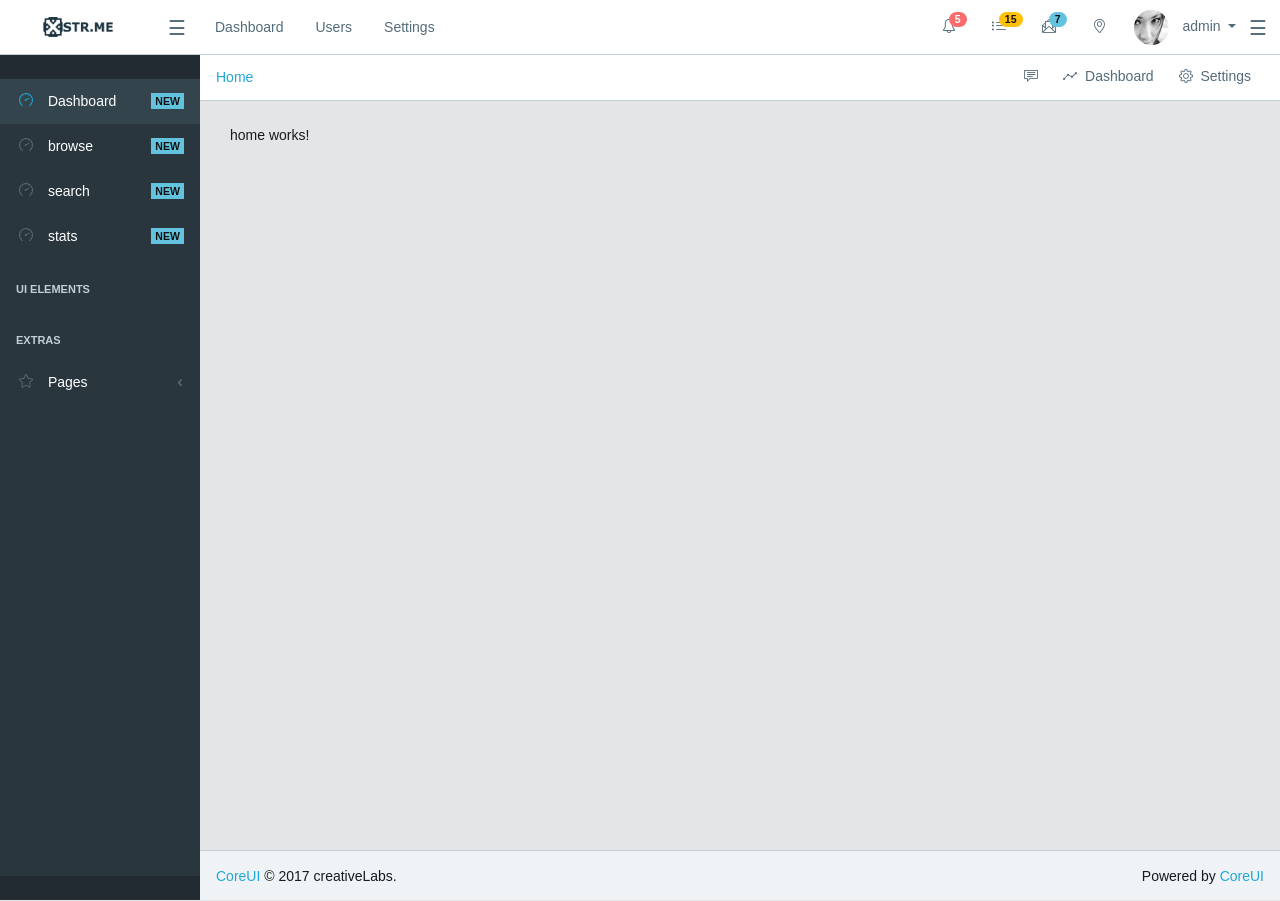
==== commit 504e452b: "update package from xstr.me via script 0.1.1" ====
--- a/www/index.html
+++ b/www/index.html
@@ -1,4 +1,4 @@
-<!doctype html><html lang="en"><head><meta charset="utf-8"><title>Xstr.Me</title><base href="./"><meta name="msapplication-tap-highlight" content="no"><meta name="format-detection" content="telephone=no"><meta name="msapplication-tap-highlight" content="no"><meta name="viewport" content="user-scalable=no,initial-scale=1,maximum-scale=1,minimum-scale=1,width=device-width"><link rel="icon" type="image/x-icon" href="favicon.ico"><link href="styles.bundle.css" rel="stylesheet"/></head><!-- BODY options, add following classes to body to change options
+<!doctype html><html lang="en"><head><meta charset="utf-8"><title>Xstr.Me</title><base href="./"><meta name="msapplication-tap-highlight" content="no"><meta name="format-detection" content="telephone=no"><meta name="msapplication-tap-highlight" content="no"><meta name="viewport" content="user-scalable=no,initial-scale=1,maximum-scale=1,minimum-scale=1,width=device-width"><link rel="apple-touch-icon" sizes="180x180" href="/img/icons/apple-touch-icon.png"><link rel="icon" type="image/png" sizes="32x32" href="/img/icons/favicon-32x32.png"><link rel="icon" type="image/png" sizes="16x16" href="/img/icons/favicon-16x16.png"><link rel="manifest" href="/img/icons/manifest.json"><link rel="mask-icon" href="/img/icons/safari-pinned-tab.svg" color="#5bbad5"><link rel="shortcut icon" href="/img/icons/favicon.ico"><meta name="msapplication-config" content="/img/icons/browserconfig.xml"><meta name="theme-color" content="#ffffff"><link href="styles.bundle.css" rel="stylesheet"/></head><!-- BODY options, add following classes to body to change options
 
 // Header options
 1. '.header-fixed'					- Fixed Header
@@ -21,7 +21,7 @@
 // Footer options
 1. 'footer-fixed'						- Fixed footer
 
---><body class="app header-fixed sidebar-fixed aside-menu-fixed aside-menu-hidden"><!-- Enable bootstrap 4 theme --><script>window.__theme = 'bs4';</script><xstr-root><div class="bgmax"><img class="spinner" src="[data-uri]" alt="loading..."/></div><style>body {
+--><body class="app header-fixed sidebar-fixed aside-menu-fixed aside-menu-hidden"><!-- Enable bootstrap 4 theme --><script>window.__theme = 'bs4';</script><xstr-root><div class="bgmax"><img class="spinner" src="/img/favicon.svg" alt="loading..."/></div><style>body {
         padding: 0px;
         margin: 0px;
       }
@@ -56,4 +56,4 @@
         100% {
           transform: perspective(10vh) rotateX(0deg) rotateY(180deg);
         }
-      }</style></xstr-root><script type="text/javascript" src="cordova.js"></script><script type="text/javascript" src="inline.bundle.js"></script><script type="text/javascript" src="polyfills.bundle.js"></script><script type="text/javascript" src="vendor.bundle.js"></script><script type="text/javascript" src="main.bundle.js"></script></body></html>+      }</style></xstr-root><script type="text/javascript" src="cordova.js"></script><script type="text/javascript" src="inline.bundle.js"></script><script type="text/javascript" src="polyfills.bundle.js"></script><script type="text/javascript" src="sw-register.bundle.js"></script><script type="text/javascript" src="vendor.bundle.js"></script><script type="text/javascript" src="main.bundle.js"></script></body></html>
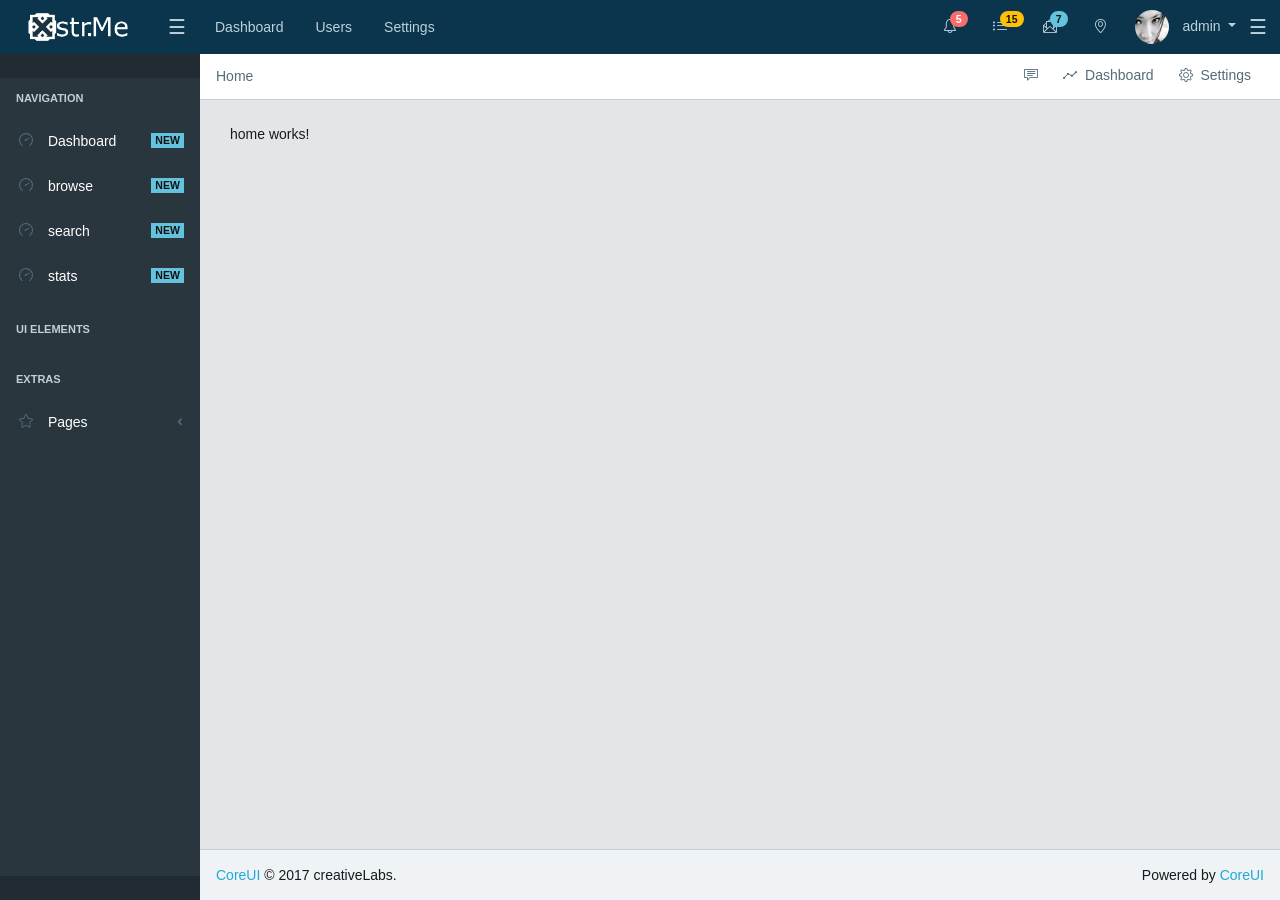
==== commit 99a856bd: "update package from xstr.me via script 0.1.2" ====
--- a/www/index.html
+++ b/www/index.html
@@ -1,4 +1,4 @@
-<!doctype html><html lang="en"><head><meta charset="utf-8"><title>Xstr.Me</title><base href="./"><meta name="msapplication-tap-highlight" content="no"><meta name="format-detection" content="telephone=no"><meta name="msapplication-tap-highlight" content="no"><meta name="viewport" content="user-scalable=no,initial-scale=1,maximum-scale=1,minimum-scale=1,width=device-width"><link rel="apple-touch-icon" sizes="180x180" href="/img/icons/apple-touch-icon.png"><link rel="icon" type="image/png" sizes="32x32" href="/img/icons/favicon-32x32.png"><link rel="icon" type="image/png" sizes="16x16" href="/img/icons/favicon-16x16.png"><link rel="manifest" href="/img/icons/manifest.json"><link rel="mask-icon" href="/img/icons/safari-pinned-tab.svg" color="#5bbad5"><link rel="shortcut icon" href="/img/icons/favicon.ico"><meta name="msapplication-config" content="/img/icons/browserconfig.xml"><meta name="theme-color" content="#ffffff"><link href="styles.bundle.css" rel="stylesheet"/></head><!-- BODY options, add following classes to body to change options
+<!doctype html><html lang="en"><head><meta charset="utf-8"><title>Xstr.Me</title><base href="./"><meta name="msapplication-tap-highlight" content="no"><meta name="format-detection" content="telephone=no"><meta name="msapplication-tap-highlight" content="no"><meta name="viewport" content="user-scalable=no,initial-scale=1,maximum-scale=1,minimum-scale=1,width=device-width"><link rel="apple-touch-icon" sizes="180x180" href="img/icons/apple-touch-icon.png"><link rel="icon" type="image/png" sizes="32x32" href="img/icons/favicon-32x32.png"><link rel="icon" type="image/png" sizes="16x16" href="img/icons/favicon-16x16.png"><link rel="manifest" href="img/icons/manifest.json"><link rel="mask-icon" href="img/icons/safari-pinned-tab.svg" color="#5bbad5"><link rel="shortcut icon" href="img/icons/favicon.ico"><meta name="msapplication-config" content="img/icons/browserconfig.xml"><meta name="theme-color" content="#ffffff"><link href="styles.bundle.css" rel="stylesheet"/></head><!-- BODY options, add following classes to body to change options
 
 // Header options
 1. '.header-fixed'					- Fixed Header
@@ -21,7 +21,7 @@
 // Footer options
 1. 'footer-fixed'						- Fixed footer
 
---><body class="app header-fixed sidebar-fixed aside-menu-fixed aside-menu-hidden"><!-- Enable bootstrap 4 theme --><script>window.__theme = 'bs4';</script><xstr-root><div class="bgmax"><img class="spinner" src="/img/favicon.svg" alt="loading..."/></div><style>body {
+--><body class="app header-fixed sidebar-fixed aside-menu-fixed aside-menu-hidden"><!-- Enable bootstrap 4 theme --><script>window.__theme = 'bs4';</script><xstr-root><div class="bgmax"><img class="spinner" src="img/favicon.svg" alt="loading..."/></div><style>body {
         padding: 0px;
         margin: 0px;
       }
@@ -30,7 +30,7 @@
         position: fixed;
         height: 100%;
         width: 100%;
-        background-color: #e0521f;
+        background-color: #0a354c;
         vertical-align: middle;
       }
 
--- a/www/styles.bundle.css
+++ b/www/styles.bundle.css
@@ -15,4 +15,4 @@
  * Copyright 2011-2017 The Bootstrap Authors
  * Copyright 2011-2017 Twitter, Inc.
  * Licensed under MIT (https://github.com/twbs/bootstrap/blob/master/LICENSE)
- */@media print{*,:after,:before{text-shadow:none!important;box-shadow:none!important}a,a:visited{text-decoration:underline}abbr[title]:after{content:" (" attr(title) ")"}pre{white-space:pre-wrap!important}blockquote,pre{border:1px solid #999;page-break-inside:avoid}thead{display:table-header-group}img,tr{page-break-inside:avoid}h2,h3,p{orphans:3;widows:3}h2,h3{page-break-after:avoid}.navbar{display:none}.badge{border:1px solid #000}.table{border-collapse:collapse!important}.table td,.table th{background-color:#fff!important}.table-bordered td,.table-bordered th{border:1px solid #ddd!important}}*,:after,:before{box-sizing:border-box}html{font-family:sans-serif;line-height:1.15;-webkit-text-size-adjust:100%;-ms-text-size-adjust:100%;-ms-overflow-style:scrollbar;-webkit-tap-highlight-color:transparent}@-ms-viewport{width:device-width}article,aside,dialog,figcaption,figure,footer,header,hgroup,main,nav,section{display:block}body{margin:0;font-family:-apple-system,BlinkMacSystemFont,Segoe UI,Roboto,Helvetica Neue,Arial,sans-serif;font-size:.875rem;font-weight:400;line-height:1.5;color:#151b1e;text-align:left;background-color:#e4e5e6}[tabindex="-1"]:focus{outline:none!important}hr{box-sizing:content-box;height:0;overflow:visible}h1,h2,h3,h4,h5,h6{margin-top:0;margin-bottom:.5rem}p{margin-top:0;margin-bottom:1rem}abbr[data-original-title],abbr[title]{text-decoration:underline;text-decoration:underline dotted;cursor:help;border-bottom:0}address{font-style:normal;line-height:inherit}address,dl,ol,ul{margin-bottom:1rem}dl,ol,ul{margin-top:0}ol ol,ol ul,ul ol,ul ul{margin-bottom:0}dt{font-weight:700}dd{margin-bottom:.5rem;margin-left:0}blockquote{margin:0 0 1rem}dfn{font-style:italic}b,strong{font-weight:bolder}small{font-size:80%}sub,sup{position:relative;font-size:75%;line-height:0;vertical-align:baseline}sub{bottom:-.25em}sup{top:-.5em}a{color:#20a8d8;text-decoration:none;background-color:transparent;-webkit-text-decoration-skip:objects}a:hover{color:#167495;text-decoration:underline}a:not([href]):not([tabindex]),a:not([href]):not([tabindex]):focus,a:not([href]):not([tabindex]):hover{color:inherit;text-decoration:none}a:not([href]):not([tabindex]):focus{outline:0}code,kbd,pre,samp{font-family:monospace,monospace;font-size:1em}pre{overflow:auto}figure{margin:0 0 1rem}img{vertical-align:middle;border-style:none}svg:not(:root){overflow:hidden}[role=button],a,area,button,input,label,select,summary,textarea{-ms-touch-action:manipulation;touch-action:manipulation}table{border-collapse:collapse}caption{padding-top:.75rem;padding-bottom:.75rem;color:#536c79;text-align:left;caption-side:bottom}th{text-align:inherit}label{display:inline-block;margin-bottom:.5rem}button:focus{outline:1px dotted;outline:5px auto -webkit-focus-ring-color}button,input,optgroup,select,textarea{margin:0;font-family:inherit;font-size:inherit;line-height:inherit}button,input{overflow:visible}button,select{text-transform:none}[type=reset],[type=submit],button,html [type=button]{-webkit-appearance:button}[type=button]::-moz-focus-inner,[type=reset]::-moz-focus-inner,[type=submit]::-moz-focus-inner,button::-moz-focus-inner{padding:0;border-style:none}input[type=checkbox],input[type=radio]{box-sizing:border-box;padding:0}input[type=date],input[type=datetime-local],input[type=month],input[type=time]{-webkit-appearance:listbox}textarea{overflow:auto;resize:vertical}fieldset{min-width:0;padding:0;margin:0;border:0}legend{display:block;width:100%;max-width:100%;padding:0;margin-bottom:.5rem;font-size:1.5rem;line-height:inherit;color:inherit;white-space:normal}progress{vertical-align:baseline}[type=number]::-webkit-inner-spin-button,[type=number]::-webkit-outer-spin-button{height:auto}[type=search]{outline-offset:-2px;-webkit-appearance:none}[type=search]::-webkit-search-cancel-button,[type=search]::-webkit-search-decoration{-webkit-appearance:none}::-webkit-file-upload-button{font:inherit;-webkit-appearance:button}output{display:inline-block}summary{display:list-item}template{display:none}[hidden]{display:none!important}.h1,.h2,.h3,.h4,.h5,.h6,h1,h2,h3,h4,h5,h6{margin-bottom:.5rem;font-family:inherit;font-weight:500;line-height:1.1;color:inherit}.h1,h1{font-size:2.5rem}.h2,h2{font-size:2rem}.h3,h3{font-size:1.75rem}.h4,h4{font-size:1.5rem}.h5,h5{font-size:1.25rem}.h6,h6{font-size:1rem}.lead{font-size:1.25rem;font-weight:300}.display-1{font-size:6rem}.display-1,.display-2{font-weight:300;line-height:1.1}.display-2{font-size:5.5rem}.display-3{font-size:4.5rem}.display-3,.display-4{font-weight:300;line-height:1.1}.display-4{font-size:3.5rem}hr{margin-top:1rem;margin-bottom:1rem;border:0;border-top:1px solid rgba(0,0,0,.1)}.small,small{font-size:80%;font-weight:400}.mark,mark{padding:.2em;background-color:#fcf8e3}.list-inline,.list-unstyled{padding-left:0;list-style:none}.list-inline-item{display:inline-block}.list-inline-item:not(:last-child){margin-right:5px}.initialism{font-size:90%;text-transform:uppercase}.blockquote{margin-bottom:1rem;font-size:1.09375rem}.blockquote-footer{display:block;font-size:80%;color:#536c79}.blockquote-footer:before{content:"\2014   \A0"}.img-fluid,.img-thumbnail{max-width:100%;height:auto}.img-thumbnail{padding:.25rem;background-color:#e4e5e6;border:1px solid #ddd;transition:all .2s ease-in-out}.figure{display:inline-block}.figure-img{margin-bottom:.5rem;line-height:1}.figure-caption{font-size:90%;color:#536c79}code,kbd,pre,samp{font-family:SFMono-Regular,Menlo,Monaco,Consolas,Liberation Mono,Courier New,monospace}code{padding:.2rem .4rem;font-size:90%;color:#bd4147;background-color:#f0f3f5}a>code{padding:0;color:inherit;background-color:inherit}kbd{padding:.2rem .4rem;font-size:90%;color:#fff;background-color:#151b1e}kbd kbd{padding:0;font-size:100%;font-weight:700}pre{display:block;margin-top:0;margin-bottom:1rem;font-size:90%;color:#151b1e}pre code{padding:0;font-size:inherit;color:inherit;background-color:transparent;border-radius:0}.pre-scrollable{max-height:340px;overflow-y:scroll}.container{margin-right:auto;margin-left:auto;padding-right:15px;padding-left:15px;width:100%}@media (min-width:576px){.container{max-width:540px}}@media (min-width:768px){.container{max-width:720px}}@media (min-width:992px){.container{max-width:960px}}@media (min-width:1200px){.container{max-width:1140px}}.container-fluid{margin-right:auto;margin-left:auto;padding-right:15px;padding-left:15px;width:100%}.row{display:-webkit-box;display:-ms-flexbox;display:flex;-ms-flex-wrap:wrap;flex-wrap:wrap;margin-right:-15px;margin-left:-15px}.no-gutters{margin-right:0;margin-left:0}.no-gutters>.col,.no-gutters>[class*=col-]{padding-right:0;padding-left:0}.col,.col-1,.col-2,.col-3,.col-4,.col-5,.col-6,.col-7,.col-8,.col-9,.col-10,.col-11,.col-12,.col-auto,.col-lg,.col-lg-1,.col-lg-2,.col-lg-3,.col-lg-4,.col-lg-5,.col-lg-6,.col-lg-7,.col-lg-8,.col-lg-9,.col-lg-10,.col-lg-11,.col-lg-12,.col-lg-auto,.col-md,.col-md-1,.col-md-2,.col-md-3,.col-md-4,.col-md-5,.col-md-6,.col-md-7,.col-md-8,.col-md-9,.col-md-10,.col-md-11,.col-md-12,.col-md-auto,.col-sm,.col-sm-1,.col-sm-2,.col-sm-3,.col-sm-4,.col-sm-5,.col-sm-6,.col-sm-7,.col-sm-8,.col-sm-9,.col-sm-10,.col-sm-11,.col-sm-12,.col-sm-auto,.col-xl,.col-xl-1,.col-xl-2,.col-xl-3,.col-xl-4,.col-xl-5,.col-xl-6,.col-xl-7,.col-xl-8,.col-xl-9,.col-xl-10,.col-xl-11,.col-xl-12,.col-xl-auto{position:relative;width:100%;min-height:1px;padding-right:15px;padding-left:15px}.col{-ms-flex-preferred-size:0;flex-basis:0;-webkit-box-flex:1;-ms-flex-positive:1;flex-grow:1;max-width:100%}.col-auto{-ms-flex:0 0 auto;flex:0 0 auto;width:auto;max-width:none}.col-1,.col-auto{-webkit-box-flex:0}.col-1{-ms-flex:0 0 8.33333333%;flex:0 0 8.33333333%;max-width:8.33333333%}.col-2{-ms-flex:0 0 16.66666667%;flex:0 0 16.66666667%;max-width:16.66666667%}.col-2,.col-3{-webkit-box-flex:0}.col-3{-ms-flex:0 0 25%;flex:0 0 25%;max-width:25%}.col-4{-ms-flex:0 0 33.33333333%;flex:0 0 33.33333333%;max-width:33.33333333%}.col-4,.col-5{-webkit-box-flex:0}.col-5{-ms-flex:0 0 41.66666667%;flex:0 0 41.66666667%;max-width:41.66666667%}.col-6{-ms-flex:0 0 50%;flex:0 0 50%;max-width:50%}.col-6,.col-7{-webkit-box-flex:0}.col-7{-ms-flex:0 0 58.33333333%;flex:0 0 58.33333333%;max-width:58.33333333%}.col-8{-ms-flex:0 0 66.66666667%;flex:0 0 66.66666667%;max-width:66.66666667%}.col-8,.col-9{-webkit-box-flex:0}.col-9{-ms-flex:0 0 75%;flex:0 0 75%;max-width:75%}.col-10{-ms-flex:0 0 83.33333333%;flex:0 0 83.33333333%;max-width:83.33333333%}.col-10,.col-11{-webkit-box-flex:0}.col-11{-ms-flex:0 0 91.66666667%;flex:0 0 91.66666667%;max-width:91.66666667%}.col-12{-webkit-box-flex:0;-ms-flex:0 0 100%;flex:0 0 100%;max-width:100%}.order-1{-webkit-box-ordinal-group:2;-ms-flex-order:1;order:1}.order-2{-webkit-box-ordinal-group:3;-ms-flex-order:2;order:2}.order-3{-webkit-box-ordinal-group:4;-ms-flex-order:3;order:3}.order-4{-webkit-box-ordinal-group:5;-ms-flex-order:4;order:4}.order-5{-webkit-box-ordinal-group:6;-ms-flex-order:5;order:5}.order-6{-webkit-box-ordinal-group:7;-ms-flex-order:6;order:6}.order-7{-webkit-box-ordinal-group:8;-ms-flex-order:7;order:7}.order-8{-webkit-box-ordinal-group:9;-ms-flex-order:8;order:8}.order-9{-webkit-box-ordinal-group:10;-ms-flex-order:9;order:9}.order-10{-webkit-box-ordinal-group:11;-ms-flex-order:10;order:10}.order-11{-webkit-box-ordinal-group:12;-ms-flex-order:11;order:11}.order-12{-webkit-box-ordinal-group:13;-ms-flex-order:12;order:12}@media (min-width:576px){.col-sm{-ms-flex-preferred-size:0;flex-basis:0;-webkit-box-flex:1;-ms-flex-positive:1;flex-grow:1;max-width:100%}.col-sm-auto{-webkit-box-flex:0;-ms-flex:0 0 auto;flex:0 0 auto;width:auto;max-width:none}.col-sm-1{-webkit-box-flex:0;-ms-flex:0 0 8.33333333%;flex:0 0 8.33333333%;max-width:8.33333333%}.col-sm-2{-webkit-box-flex:0;-ms-flex:0 0 16.66666667%;flex:0 0 16.66666667%;max-width:16.66666667%}.col-sm-3{-webkit-box-flex:0;-ms-flex:0 0 25%;flex:0 0 25%;max-width:25%}.col-sm-4{-webkit-box-flex:0;-ms-flex:0 0 33.33333333%;flex:0 0 33.33333333%;max-width:33.33333333%}.col-sm-5{-webkit-box-flex:0;-ms-flex:0 0 41.66666667%;flex:0 0 41.66666667%;max-width:41.66666667%}.col-sm-6{-webkit-box-flex:0;-ms-flex:0 0 50%;flex:0 0 50%;max-width:50%}.col-sm-7{-webkit-box-flex:0;-ms-flex:0 0 58.33333333%;flex:0 0 58.33333333%;max-width:58.33333333%}.col-sm-8{-webkit-box-flex:0;-ms-flex:0 0 66.66666667%;flex:0 0 66.66666667%;max-width:66.66666667%}.col-sm-9{-webkit-box-flex:0;-ms-flex:0 0 75%;flex:0 0 75%;max-width:75%}.col-sm-10{-webkit-box-flex:0;-ms-flex:0 0 83.33333333%;flex:0 0 83.33333333%;max-width:83.33333333%}.col-sm-11{-webkit-box-flex:0;-ms-flex:0 0 91.66666667%;flex:0 0 91.66666667%;max-width:91.66666667%}.col-sm-12{-webkit-box-flex:0;-ms-flex:0 0 100%;flex:0 0 100%;max-width:100%}.order-sm-1{-webkit-box-ordinal-group:2;-ms-flex-order:1;order:1}.order-sm-2{-webkit-box-ordinal-group:3;-ms-flex-order:2;order:2}.order-sm-3{-webkit-box-ordinal-group:4;-ms-flex-order:3;order:3}.order-sm-4{-webkit-box-ordinal-group:5;-ms-flex-order:4;order:4}.order-sm-5{-webkit-box-ordinal-group:6;-ms-flex-order:5;order:5}.order-sm-6{-webkit-box-ordinal-group:7;-ms-flex-order:6;order:6}.order-sm-7{-webkit-box-ordinal-group:8;-ms-flex-order:7;order:7}.order-sm-8{-webkit-box-ordinal-group:9;-ms-flex-order:8;order:8}.order-sm-9{-webkit-box-ordinal-group:10;-ms-flex-order:9;order:9}.order-sm-10{-webkit-box-ordinal-group:11;-ms-flex-order:10;order:10}.order-sm-11{-webkit-box-ordinal-group:12;-ms-flex-order:11;order:11}.order-sm-12{-webkit-box-ordinal-group:13;-ms-flex-order:12;order:12}}@media (min-width:768px){.col-md{-ms-flex-preferred-size:0;flex-basis:0;-webkit-box-flex:1;-ms-flex-positive:1;flex-grow:1;max-width:100%}.col-md-auto{-webkit-box-flex:0;-ms-flex:0 0 auto;flex:0 0 auto;width:auto;max-width:none}.col-md-1{-webkit-box-flex:0;-ms-flex:0 0 8.33333333%;flex:0 0 8.33333333%;max-width:8.33333333%}.col-md-2{-webkit-box-flex:0;-ms-flex:0 0 16.66666667%;flex:0 0 16.66666667%;max-width:16.66666667%}.col-md-3{-webkit-box-flex:0;-ms-flex:0 0 25%;flex:0 0 25%;max-width:25%}.col-md-4{-webkit-box-flex:0;-ms-flex:0 0 33.33333333%;flex:0 0 33.33333333%;max-width:33.33333333%}.col-md-5{-webkit-box-flex:0;-ms-flex:0 0 41.66666667%;flex:0 0 41.66666667%;max-width:41.66666667%}.col-md-6{-webkit-box-flex:0;-ms-flex:0 0 50%;flex:0 0 50%;max-width:50%}.col-md-7{-webkit-box-flex:0;-ms-flex:0 0 58.33333333%;flex:0 0 58.33333333%;max-width:58.33333333%}.col-md-8{-webkit-box-flex:0;-ms-flex:0 0 66.66666667%;flex:0 0 66.66666667%;max-width:66.66666667%}.col-md-9{-webkit-box-flex:0;-ms-flex:0 0 75%;flex:0 0 75%;max-width:75%}.col-md-10{-webkit-box-flex:0;-ms-flex:0 0 83.33333333%;flex:0 0 83.33333333%;max-width:83.33333333%}.col-md-11{-webkit-box-flex:0;-ms-flex:0 0 91.66666667%;flex:0 0 91.66666667%;max-width:91.66666667%}.col-md-12{-webkit-box-flex:0;-ms-flex:0 0 100%;flex:0 0 100%;max-width:100%}.order-md-1{-webkit-box-ordinal-group:2;-ms-flex-order:1;order:1}.order-md-2{-webkit-box-ordinal-group:3;-ms-flex-order:2;order:2}.order-md-3{-webkit-box-ordinal-group:4;-ms-flex-order:3;order:3}.order-md-4{-webkit-box-ordinal-group:5;-ms-flex-order:4;order:4}.order-md-5{-webkit-box-ordinal-group:6;-ms-flex-order:5;order:5}.order-md-6{-webkit-box-ordinal-group:7;-ms-flex-order:6;order:6}.order-md-7{-webkit-box-ordinal-group:8;-ms-flex-order:7;order:7}.order-md-8{-webkit-box-ordinal-group:9;-ms-flex-order:8;order:8}.order-md-9{-webkit-box-ordinal-group:10;-ms-flex-order:9;order:9}.order-md-10{-webkit-box-ordinal-group:11;-ms-flex-order:10;order:10}.order-md-11{-webkit-box-ordinal-group:12;-ms-flex-order:11;order:11}.order-md-12{-webkit-box-ordinal-group:13;-ms-flex-order:12;order:12}}@media (min-width:992px){.col-lg{-ms-flex-preferred-size:0;flex-basis:0;-webkit-box-flex:1;-ms-flex-positive:1;flex-grow:1;max-width:100%}.col-lg-auto{-webkit-box-flex:0;-ms-flex:0 0 auto;flex:0 0 auto;width:auto;max-width:none}.col-lg-1{-webkit-box-flex:0;-ms-flex:0 0 8.33333333%;flex:0 0 8.33333333%;max-width:8.33333333%}.col-lg-2{-webkit-box-flex:0;-ms-flex:0 0 16.66666667%;flex:0 0 16.66666667%;max-width:16.66666667%}.col-lg-3{-webkit-box-flex:0;-ms-flex:0 0 25%;flex:0 0 25%;max-width:25%}.col-lg-4{-webkit-box-flex:0;-ms-flex:0 0 33.33333333%;flex:0 0 33.33333333%;max-width:33.33333333%}.col-lg-5{-webkit-box-flex:0;-ms-flex:0 0 41.66666667%;flex:0 0 41.66666667%;max-width:41.66666667%}.col-lg-6{-webkit-box-flex:0;-ms-flex:0 0 50%;flex:0 0 50%;max-width:50%}.col-lg-7{-webkit-box-flex:0;-ms-flex:0 0 58.33333333%;flex:0 0 58.33333333%;max-width:58.33333333%}.col-lg-8{-webkit-box-flex:0;-ms-flex:0 0 66.66666667%;flex:0 0 66.66666667%;max-width:66.66666667%}.col-lg-9{-webkit-box-flex:0;-ms-flex:0 0 75%;flex:0 0 75%;max-width:75%}.col-lg-10{-webkit-box-flex:0;-ms-flex:0 0 83.33333333%;flex:0 0 83.33333333%;max-width:83.33333333%}.col-lg-11{-webkit-box-flex:0;-ms-flex:0 0 91.66666667%;flex:0 0 91.66666667%;max-width:91.66666667%}.col-lg-12{-webkit-box-flex:0;-ms-flex:0 0 100%;flex:0 0 100%;max-width:100%}.order-lg-1{-webkit-box-ordinal-group:2;-ms-flex-order:1;order:1}.order-lg-2{-webkit-box-ordinal-group:3;-ms-flex-order:2;order:2}.order-lg-3{-webkit-box-ordinal-group:4;-ms-flex-order:3;order:3}.order-lg-4{-webkit-box-ordinal-group:5;-ms-flex-order:4;order:4}.order-lg-5{-webkit-box-ordinal-group:6;-ms-flex-order:5;order:5}.order-lg-6{-webkit-box-ordinal-group:7;-ms-flex-order:6;order:6}.order-lg-7{-webkit-box-ordinal-group:8;-ms-flex-order:7;order:7}.order-lg-8{-webkit-box-ordinal-group:9;-ms-flex-order:8;order:8}.order-lg-9{-webkit-box-ordinal-group:10;-ms-flex-order:9;order:9}.order-lg-10{-webkit-box-ordinal-group:11;-ms-flex-order:10;order:10}.order-lg-11{-webkit-box-ordinal-group:12;-ms-flex-order:11;order:11}.order-lg-12{-webkit-box-ordinal-group:13;-ms-flex-order:12;order:12}}@media (min-width:1200px){.col-xl{-ms-flex-preferred-size:0;flex-basis:0;-webkit-box-flex:1;-ms-flex-positive:1;flex-grow:1;max-width:100%}.col-xl-auto{-webkit-box-flex:0;-ms-flex:0 0 auto;flex:0 0 auto;width:auto;max-width:none}.col-xl-1{-webkit-box-flex:0;-ms-flex:0 0 8.33333333%;flex:0 0 8.33333333%;max-width:8.33333333%}.col-xl-2{-webkit-box-flex:0;-ms-flex:0 0 16.66666667%;flex:0 0 16.66666667%;max-width:16.66666667%}.col-xl-3{-webkit-box-flex:0;-ms-flex:0 0 25%;flex:0 0 25%;max-width:25%}.col-xl-4{-webkit-box-flex:0;-ms-flex:0 0 33.33333333%;flex:0 0 33.33333333%;max-width:33.33333333%}.col-xl-5{-webkit-box-flex:0;-ms-flex:0 0 41.66666667%;flex:0 0 41.66666667%;max-width:41.66666667%}.col-xl-6{-webkit-box-flex:0;-ms-flex:0 0 50%;flex:0 0 50%;max-width:50%}.col-xl-7{-webkit-box-flex:0;-ms-flex:0 0 58.33333333%;flex:0 0 58.33333333%;max-width:58.33333333%}.col-xl-8{-webkit-box-flex:0;-ms-flex:0 0 66.66666667%;flex:0 0 66.66666667%;max-width:66.66666667%}.col-xl-9{-webkit-box-flex:0;-ms-flex:0 0 75%;flex:0 0 75%;max-width:75%}.col-xl-10{-webkit-box-flex:0;-ms-flex:0 0 83.33333333%;flex:0 0 83.33333333%;max-width:83.33333333%}.col-xl-11{-webkit-box-flex:0;-ms-flex:0 0 91.66666667%;flex:0 0 91.66666667%;max-width:91.66666667%}.col-xl-12{-webkit-box-flex:0;-ms-flex:0 0 100%;flex:0 0 100%;max-width:100%}.order-xl-1{-webkit-box-ordinal-group:2;-ms-flex-order:1;order:1}.order-xl-2{-webkit-box-ordinal-group:3;-ms-flex-order:2;order:2}.order-xl-3{-webkit-box-ordinal-group:4;-ms-flex-order:3;order:3}.order-xl-4{-webkit-box-ordinal-group:5;-ms-flex-order:4;order:4}.order-xl-5{-webkit-box-ordinal-group:6;-ms-flex-order:5;order:5}.order-xl-6{-webkit-box-ordinal-group:7;-ms-flex-order:6;order:6}.order-xl-7{-webkit-box-ordinal-group:8;-ms-flex-order:7;order:7}.order-xl-8{-webkit-box-ordinal-group:9;-ms-flex-order:8;order:8}.order-xl-9{-webkit-box-ordinal-group:10;-ms-flex-order:9;order:9}.order-xl-10{-webkit-box-ordinal-group:11;-ms-flex-order:10;order:10}.order-xl-11{-webkit-box-ordinal-group:12;-ms-flex-order:11;order:11}.order-xl-12{-webkit-box-ordinal-group:13;-ms-flex-order:12;order:12}}.table{width:100%;max-width:100%;margin-bottom:1rem;background-color:transparent}.table td,.table th{padding:.75rem;vertical-align:top;border-top:1px solid #c2cfd6}.table thead th{vertical-align:bottom;border-bottom:2px solid #c2cfd6}.table tbody+tbody{border-top:2px solid #c2cfd6}.table .table{background-color:#e4e5e6}.table-sm td,.table-sm th{padding:.3rem}.table-bordered,.table-bordered td,.table-bordered th{border:1px solid #c2cfd6}.table-bordered thead td,.table-bordered thead th{border-bottom-width:2px}.table-striped tbody tr:nth-of-type(odd){background-color:rgba(0,0,0,.05)}.table-hover tbody tr:hover{background-color:rgba(0,0,0,.075)}.table-primary,.table-primary>td,.table-primary>th{background-color:#c1e7f4}.table-hover .table-primary:hover,.table-hover .table-primary:hover>td,.table-hover .table-primary:hover>th{background-color:#abdff0}.table-secondary,.table-secondary>td,.table-secondary>th{background-color:#e6ebee}.table-hover .table-secondary:hover,.table-hover .table-secondary:hover>td,.table-hover .table-secondary:hover>th{background-color:#d7dfe4}.table-success,.table-success>td,.table-success>th{background-color:#cdedd8}.table-hover .table-success:hover,.table-hover .table-success:hover>td,.table-hover .table-success:hover>th{background-color:#bae6c9}.table-info,.table-info>td,.table-info>th{background-color:#d3eef6}.table-hover .table-info:hover,.table-hover .table-info:hover>td,.table-hover .table-info:hover>th{background-color:#bee6f2}.table-warning,.table-warning>td,.table-warning>th{background-color:#ffeeba}.table-hover .table-warning:hover,.table-hover .table-warning:hover>td,.table-hover .table-warning:hover>th{background-color:#ffe8a1}.table-danger,.table-danger>td,.table-danger>th{background-color:#fdd6d6}.table-hover .table-danger:hover,.table-hover .table-danger:hover>td,.table-hover .table-danger:hover>th{background-color:#fcbebe}.table-light,.table-light>td,.table-light>th{background-color:#fbfcfc}.table-hover .table-light:hover,.table-hover .table-light:hover>td,.table-hover .table-light:hover>th{background-color:#ecf1f1}.table-dark,.table-dark>td,.table-dark>th{background-color:#c3c7c9}.table-hover .table-dark:hover,.table-hover .table-dark:hover>td,.table-hover .table-dark:hover>th{background-color:#b6babd}.table-active,.table-active>td,.table-active>th,.table-hover .table-active:hover,.table-hover .table-active:hover>td,.table-hover .table-active:hover>th{background-color:rgba(0,0,0,.075)}.thead-inverse th{color:#e4e5e6;background-color:#151b1e}.thead-default th{color:#3e515b;background-color:#c2cfd6}.table-inverse{color:#e4e5e6;background-color:#151b1e}.table-inverse td,.table-inverse th,.table-inverse thead th{border-color:#252f35}.table-inverse.table-bordered{border:0}.table-inverse.table-striped tbody tr:nth-of-type(odd){background-color:hsla(0,0%,100%,.05)}.table-inverse.table-hover tbody tr:hover{background-color:hsla(0,0%,100%,.075)}@media (max-width:991px){.table-responsive{display:block;width:100%;overflow-x:auto;-ms-overflow-style:-ms-autohiding-scrollbar}.table-responsive.table-bordered{border:0}}.form-control{display:block;width:100%;padding:.5rem .75rem;font-size:.875rem;line-height:1.25;color:#3e515b;background-color:#fff;background-image:none;background-clip:padding-box;border:1px solid #c2cfd6;border-radius:0;transition:border-color .15s ease-in-out,box-shadow .15s ease-in-out}.form-control::-ms-expand{background-color:transparent;border:0}.form-control:focus{color:#3e515b;background-color:#fff;border-color:#8ad4ee;outline:none}.form-control::-webkit-input-placeholder{color:#536c79;opacity:1}.form-control:-ms-input-placeholder{color:#536c79;opacity:1}.form-control::placeholder{color:#536c79;opacity:1}.form-control:disabled,.form-control[readonly]{background-color:#c2cfd6;opacity:1}select.form-control:not([size]):not([multiple]){height:calc(2.09375rem + 2px)}select.form-control:focus::-ms-value{color:#3e515b;background-color:#fff}.form-control-file,.form-control-range{display:block}.col-form-label{margin-bottom:0}.col-form-label,.col-form-label-lg{padding-top:calc(.5rem - 1px * 2);padding-bottom:calc(.5rem - 1px * 2)}.col-form-label-lg{font-size:1.25rem}.col-form-label-sm{padding-top:calc(.25rem - 1px * 2);padding-bottom:calc(.25rem - 1px * 2);font-size:.875rem}.col-form-legend{font-size:.875rem}.col-form-legend,.form-control-plaintext{padding-top:.5rem;padding-bottom:.5rem;margin-bottom:0}.form-control-plaintext{line-height:1.25;border:solid transparent;border-width:1px 0}.form-control-plaintext.form-control-lg,.form-control-plaintext.form-control-sm,.input-group-lg>.form-control-plaintext.form-control,.input-group-lg>.form-control-plaintext.input-group-addon,.input-group-lg>.input-group-btn>.form-control-plaintext.btn,.input-group-sm>.form-control-plaintext.form-control,.input-group-sm>.form-control-plaintext.input-group-addon,.input-group-sm>.input-group-btn>.form-control-plaintext.btn{padding-right:0;padding-left:0}.form-control-sm,.input-group-sm>.form-control,.input-group-sm>.input-group-addon,.input-group-sm>.input-group-btn>.btn{padding:.25rem .5rem;font-size:.875rem;line-height:1.5}.input-group-sm>.input-group-btn>select.btn:not([size]):not([multiple]),.input-group-sm>select.form-control:not([size]):not([multiple]),.input-group-sm>select.input-group-addon:not([size]):not([multiple]),select.form-control-sm:not([size]):not([multiple]){height:calc(1.8125rem + 2px)}.form-control-lg,.input-group-lg>.form-control,.input-group-lg>.input-group-addon,.input-group-lg>.input-group-btn>.btn{padding:.5rem 1rem;font-size:1.25rem;line-height:1.5}.input-group-lg>.input-group-btn>select.btn:not([size]):not([multiple]),.input-group-lg>select.form-control:not([size]):not([multiple]),.input-group-lg>select.input-group-addon:not([size]):not([multiple]),select.form-control-lg:not([size]):not([multiple]){height:calc(2.875rem + 2px)}.form-group{margin-bottom:1rem}.form-text{display:block;margin-top:.25rem}.form-row{display:-webkit-box;display:-ms-flexbox;display:flex;-ms-flex-wrap:wrap;flex-wrap:wrap;margin-right:-5px;margin-left:-5px}.form-row>.col,.form-row>[class*=col-]{padding-right:5px;padding-left:5px}.form-check{position:relative;display:block;margin-bottom:.5rem}.form-check.disabled .form-check-label{color:#536c79}.form-check-label{padding-left:1.25rem;margin-bottom:0}.form-check-input{position:absolute;margin-top:.25rem;margin-left:-1.25rem}.form-check-inline{display:inline-block}.form-check-inline .form-check-label{vertical-align:middle}.form-check-inline+.form-check-inline{margin-left:.75rem}.invalid-feedback{display:none;margin-top:.25rem;font-size:.875rem;color:#f86c6b}.invalid-tooltip{position:absolute;top:100%;z-index:5;display:none;width:250px;padding:.5rem;margin-top:.1rem;font-size:.875rem;line-height:1;color:#fff;background-color:hsla(0,91%,70%,.8);border-radius:.2rem}.custom-select.is-valid,.form-control.is-valid,.was-validated .custom-select:valid,.was-validated .form-control:valid{border-color:#4dbd74}.custom-select.is-valid:focus,.form-control.is-valid:focus,.was-validated .custom-select:valid:focus,.was-validated .form-control:valid:focus{box-shadow:0 0 0 .2rem rgba(77,189,116,.25)}.custom-select.is-valid~.invalid-feedback,.custom-select.is-valid~.invalid-tooltip,.form-control.is-valid~.invalid-feedback,.form-control.is-valid~.invalid-tooltip,.was-validated .custom-select:valid~.invalid-feedback,.was-validated .custom-select:valid~.invalid-tooltip,.was-validated .form-control:valid~.invalid-feedback,.was-validated .form-control:valid~.invalid-tooltip{display:block}.form-check-input.is-valid+.form-check-label,.was-validated .form-check-input:valid+.form-check-label{color:#4dbd74}.custom-control-input.is-valid~.custom-control-indicator,.was-validated .custom-control-input:valid~.custom-control-indicator{background-color:rgba(77,189,116,.25)}.custom-control-input.is-valid~.custom-control-description,.was-validated .custom-control-input:valid~.custom-control-description{color:#4dbd74}.custom-file-input.is-valid~.custom-file-control,.was-validated .custom-file-input:valid~.custom-file-control{border-color:#4dbd74}.custom-file-input.is-valid~.custom-file-control:before,.was-validated .custom-file-input:valid~.custom-file-control:before{border-color:inherit}.custom-file-input.is-valid:focus,.was-validated .custom-file-input:valid:focus{box-shadow:0 0 0 .2rem rgba(77,189,116,.25)}.custom-select.is-invalid,.form-control.is-invalid,.was-validated .custom-select:invalid,.was-validated .form-control:invalid{border-color:#f86c6b}.custom-select.is-invalid:focus,.form-control.is-invalid:focus,.was-validated .custom-select:invalid:focus,.was-validated .form-control:invalid:focus{box-shadow:0 0 0 .2rem hsla(0,91%,70%,.25)}.custom-select.is-invalid~.invalid-feedback,.custom-select.is-invalid~.invalid-tooltip,.form-control.is-invalid~.invalid-feedback,.form-control.is-invalid~.invalid-tooltip,.was-validated .custom-select:invalid~.invalid-feedback,.was-validated .custom-select:invalid~.invalid-tooltip,.was-validated .form-control:invalid~.invalid-feedback,.was-validated .form-control:invalid~.invalid-tooltip{display:block}.form-check-input.is-invalid+.form-check-label,.was-validated .form-check-input:invalid+.form-check-label{color:#f86c6b}.custom-control-input.is-invalid~.custom-control-indicator,.was-validated .custom-control-input:invalid~.custom-control-indicator{background-color:hsla(0,91%,70%,.25)}.custom-control-input.is-invalid~.custom-control-description,.was-validated .custom-control-input:invalid~.custom-control-description{color:#f86c6b}.custom-file-input.is-invalid~.custom-file-control,.was-validated .custom-file-input:invalid~.custom-file-control{border-color:#f86c6b}.custom-file-input.is-invalid~.custom-file-control:before,.was-validated .custom-file-input:invalid~.custom-file-control:before{border-color:inherit}.custom-file-input.is-invalid:focus,.was-validated .custom-file-input:invalid:focus{box-shadow:0 0 0 .2rem hsla(0,91%,70%,.25)}.form-inline{display:-webkit-box;display:-ms-flexbox;display:flex;-webkit-box-orient:horizontal;-webkit-box-direction:normal;-ms-flex-flow:row wrap;flex-flow:row wrap;-webkit-box-align:center;-ms-flex-align:center;align-items:center}.form-inline .form-check{width:100%}@media (min-width:576px){.form-inline label{-ms-flex-align:center;-webkit-box-pack:center;-ms-flex-pack:center;justify-content:center}.form-inline .form-group,.form-inline label{display:-webkit-box;display:-ms-flexbox;display:flex;-webkit-box-align:center;align-items:center;margin-bottom:0}.form-inline .form-group{-webkit-box-flex:0;-ms-flex:0 0 auto;flex:0 0 auto;-webkit-box-orient:horizontal;-webkit-box-direction:normal;-ms-flex-flow:row wrap;flex-flow:row wrap;-ms-flex-align:center}.form-inline .form-control{display:inline-block;width:auto;vertical-align:middle}.form-inline .form-control-plaintext{display:inline-block}.form-inline .input-group{width:auto}.form-inline .form-control-label{margin-bottom:0;vertical-align:middle}.form-inline .form-check{display:-webkit-box;display:-ms-flexbox;display:flex;-webkit-box-align:center;-ms-flex-align:center;align-items:center;-webkit-box-pack:center;-ms-flex-pack:center;justify-content:center;width:auto;margin-top:0;margin-bottom:0}.form-inline .form-check-label{padding-left:0}.form-inline .form-check-input{position:relative;margin-top:0;margin-right:.25rem;margin-left:0}.form-inline .custom-control{display:-webkit-box;display:-ms-flexbox;display:flex;-webkit-box-align:center;-ms-flex-align:center;align-items:center;-webkit-box-pack:center;-ms-flex-pack:center;justify-content:center;padding-left:0}.form-inline .custom-control-indicator{position:static;display:inline-block;margin-right:.25rem;vertical-align:text-bottom}.form-inline .has-feedback .form-control-feedback{top:0}}.btn{display:inline-block;font-weight:400;text-align:center;white-space:nowrap;vertical-align:middle;-webkit-user-select:none;-moz-user-select:none;-ms-user-select:none;user-select:none;border:1px solid transparent;padding:.5rem .75rem;font-size:.875rem;line-height:1.25;transition:background-color .15s ease-in-out,border-color .15s ease-in-out,box-shadow .15s ease-in-out}.btn:focus,.btn:hover{text-decoration:none}.btn.focus,.btn:focus{outline:0;box-shadow:0 0 0 3px rgba(32,168,216,.25)}.btn.disabled,.btn:disabled{opacity:.65}.btn.active,.btn:active{background-image:none}a.btn.disabled,fieldset[disabled] a.btn{pointer-events:none}.btn-primary{color:#fff;background-color:#20a8d8;border-color:#20a8d8}.btn-primary:hover{color:#fff;background-color:#1b8eb7;border-color:#1985ac}.btn-primary.focus,.btn-primary:focus{box-shadow:0 0 0 3px rgba(32,168,216,.5)}.btn-primary.disabled,.btn-primary:disabled{background-color:#20a8d8;border-color:#20a8d8}.btn-primary.active,.btn-primary:active,.show>.btn-primary.dropdown-toggle{background-color:#1b8eb7;background-image:none;border-color:#1985ac}.btn-secondary{color:#111;background-color:#a4b7c1;border-color:#a4b7c1}.btn-secondary:hover{color:#111;background-color:#8da5b2;border-color:#869fac}.btn-secondary.focus,.btn-secondary:focus{box-shadow:0 0 0 3px rgba(164,183,193,.5)}.btn-secondary.disabled,.btn-secondary:disabled{background-color:#a4b7c1;border-color:#a4b7c1}.btn-secondary.active,.btn-secondary:active,.show>.btn-secondary.dropdown-toggle{background-color:#8da5b2;background-image:none;border-color:#869fac}.btn-success{color:#fff;background-color:#4dbd74;border-color:#4dbd74}.btn-success:hover{color:#fff;background-color:#3ea662;border-color:#3a9d5d}.btn-success.focus,.btn-success:focus{box-shadow:0 0 0 3px rgba(77,189,116,.5)}.btn-success.disabled,.btn-success:disabled{background-color:#4dbd74;border-color:#4dbd74}.btn-success.active,.btn-success:active,.show>.btn-success.dropdown-toggle{background-color:#3ea662;background-image:none;border-color:#3a9d5d}.btn-info{color:#111;background-color:#63c2de;border-color:#63c2de}.btn-info:hover{color:#111;background-color:#43b6d7;border-color:#39b2d5}.btn-info.focus,.btn-info:focus{box-shadow:0 0 0 3px rgba(99,194,222,.5)}.btn-info.disabled,.btn-info:disabled{background-color:#63c2de;border-color:#63c2de}.btn-info.active,.btn-info:active,.show>.btn-info.dropdown-toggle{background-color:#43b6d7;background-image:none;border-color:#39b2d5}.btn-warning{color:#111;background-color:#ffc107;border-color:#ffc107}.btn-warning:hover{color:#111;background-color:#e0a800;border-color:#d39e00}.btn-warning.focus,.btn-warning:focus{box-shadow:0 0 0 3px rgba(255,193,7,.5)}.btn-warning.disabled,.btn-warning:disabled{background-color:#ffc107;border-color:#ffc107}.btn-warning.active,.btn-warning:active,.show>.btn-warning.dropdown-toggle{background-color:#e0a800;background-image:none;border-color:#d39e00}.btn-danger{color:#fff;background-color:#f86c6b;border-color:#f86c6b}.btn-danger:hover{color:#fff;background-color:#f64846;border-color:#f63c3a}.btn-danger.focus,.btn-danger:focus{box-shadow:0 0 0 3px hsla(0,91%,70%,.5)}.btn-danger.disabled,.btn-danger:disabled{background-color:#f86c6b;border-color:#f86c6b}.btn-danger.active,.btn-danger:active,.show>.btn-danger.dropdown-toggle{background-color:#f64846;background-image:none;border-color:#f63c3a}.btn-light{color:#111;background-color:#f0f3f5;border-color:#f0f3f5}.btn-light:hover{color:#111;background-color:#d9e1e6;border-color:#d1dbe1}.btn-light.focus,.btn-light:focus{box-shadow:0 0 0 3px rgba(240,243,245,.5)}.btn-light.disabled,.btn-light:disabled{background-color:#f0f3f5;border-color:#f0f3f5}.btn-light.active,.btn-light:active,.show>.btn-light.dropdown-toggle{background-color:#d9e1e6;background-image:none;border-color:#d1dbe1}.btn-dark{color:#fff;background-color:#29363d;border-color:#29363d}.btn-dark:hover{color:#fff;background-color:#1a2226;border-color:#151b1f}.btn-dark.focus,.btn-dark:focus{box-shadow:0 0 0 3px rgba(41,54,61,.5)}.btn-dark.disabled,.btn-dark:disabled{background-color:#29363d;border-color:#29363d}.btn-dark.active,.btn-dark:active,.show>.btn-dark.dropdown-toggle{background-color:#1a2226;background-image:none;border-color:#151b1f}.btn-outline-primary{color:#20a8d8;background-color:transparent;background-image:none;border-color:#20a8d8}.btn-outline-primary:hover{color:#fff;background-color:#20a8d8;border-color:#20a8d8}.btn-outline-primary.focus,.btn-outline-primary:focus{box-shadow:0 0 0 3px rgba(32,168,216,.5)}.btn-outline-primary.disabled,.btn-outline-primary:disabled{color:#20a8d8;background-color:transparent}.btn-outline-primary.active,.btn-outline-primary:active,.show>.btn-outline-primary.dropdown-toggle{color:#fff;background-color:#20a8d8;border-color:#20a8d8}.btn-outline-secondary{color:#a4b7c1;background-color:transparent;background-image:none;border-color:#a4b7c1}.btn-outline-secondary:hover{color:#fff;background-color:#a4b7c1;border-color:#a4b7c1}.btn-outline-secondary.focus,.btn-outline-secondary:focus{box-shadow:0 0 0 3px rgba(164,183,193,.5)}.btn-outline-secondary.disabled,.btn-outline-secondary:disabled{color:#a4b7c1;background-color:transparent}.btn-outline-secondary.active,.btn-outline-secondary:active,.show>.btn-outline-secondary.dropdown-toggle{color:#fff;background-color:#a4b7c1;border-color:#a4b7c1}.btn-outline-success{color:#4dbd74;background-color:transparent;background-image:none;border-color:#4dbd74}.btn-outline-success:hover{color:#fff;background-color:#4dbd74;border-color:#4dbd74}.btn-outline-success.focus,.btn-outline-success:focus{box-shadow:0 0 0 3px rgba(77,189,116,.5)}.btn-outline-success.disabled,.btn-outline-success:disabled{color:#4dbd74;background-color:transparent}.btn-outline-success.active,.btn-outline-success:active,.show>.btn-outline-success.dropdown-toggle{color:#fff;background-color:#4dbd74;border-color:#4dbd74}.btn-outline-info{color:#63c2de;background-color:transparent;background-image:none;border-color:#63c2de}.btn-outline-info:hover{color:#fff;background-color:#63c2de;border-color:#63c2de}.btn-outline-info.focus,.btn-outline-info:focus{box-shadow:0 0 0 3px rgba(99,194,222,.5)}.btn-outline-info.disabled,.btn-outline-info:disabled{color:#63c2de;background-color:transparent}.btn-outline-info.active,.btn-outline-info:active,.show>.btn-outline-info.dropdown-toggle{color:#fff;background-color:#63c2de;border-color:#63c2de}.btn-outline-warning{color:#ffc107;background-color:transparent;background-image:none;border-color:#ffc107}.btn-outline-warning:hover{color:#fff;background-color:#ffc107;border-color:#ffc107}.btn-outline-warning.focus,.btn-outline-warning:focus{box-shadow:0 0 0 3px rgba(255,193,7,.5)}.btn-outline-warning.disabled,.btn-outline-warning:disabled{color:#ffc107;background-color:transparent}.btn-outline-warning.active,.btn-outline-warning:active,.show>.btn-outline-warning.dropdown-toggle{color:#fff;background-color:#ffc107;border-color:#ffc107}.btn-outline-danger{color:#f86c6b;background-color:transparent;background-image:none;border-color:#f86c6b}.btn-outline-danger:hover{color:#fff;background-color:#f86c6b;border-color:#f86c6b}.btn-outline-danger.focus,.btn-outline-danger:focus{box-shadow:0 0 0 3px hsla(0,91%,70%,.5)}.btn-outline-danger.disabled,.btn-outline-danger:disabled{color:#f86c6b;background-color:transparent}.btn-outline-danger.active,.btn-outline-danger:active,.show>.btn-outline-danger.dropdown-toggle{color:#fff;background-color:#f86c6b;border-color:#f86c6b}.btn-outline-light{color:#f0f3f5;background-color:transparent;background-image:none;border-color:#f0f3f5}.btn-outline-light:hover{color:#fff;background-color:#f0f3f5;border-color:#f0f3f5}.btn-outline-light.focus,.btn-outline-light:focus{box-shadow:0 0 0 3px rgba(240,243,245,.5)}.btn-outline-light.disabled,.btn-outline-light:disabled{color:#f0f3f5;background-color:transparent}.btn-outline-light.active,.btn-outline-light:active,.show>.btn-outline-light.dropdown-toggle{color:#fff;background-color:#f0f3f5;border-color:#f0f3f5}.btn-outline-dark{color:#29363d;background-color:transparent;background-image:none;border-color:#29363d}.btn-outline-dark:hover{color:#fff;background-color:#29363d;border-color:#29363d}.btn-outline-dark.focus,.btn-outline-dark:focus{box-shadow:0 0 0 3px rgba(41,54,61,.5)}.btn-outline-dark.disabled,.btn-outline-dark:disabled{color:#29363d;background-color:transparent}.btn-outline-dark.active,.btn-outline-dark:active,.show>.btn-outline-dark.dropdown-toggle{color:#fff;background-color:#29363d;border-color:#29363d}.btn-link{font-weight:400;color:#20a8d8;border-radius:0}.btn-link,.btn-link.active,.btn-link:active,.btn-link:disabled{background-color:transparent}.btn-link,.btn-link:active,.btn-link:focus{border-color:transparent;box-shadow:none}.btn-link:hover{border-color:transparent}.btn-link:focus,.btn-link:hover{color:#167495;text-decoration:underline;background-color:transparent}.btn-link:disabled{color:#536c79}.btn-link:disabled:focus,.btn-link:disabled:hover{text-decoration:none}.btn-group-lg>.btn,.btn-lg{padding:.5rem 1rem;font-size:1.25rem;line-height:1.5}.btn-group-sm>.btn,.btn-sm{padding:.25rem .5rem;font-size:.875rem;line-height:1.5}.btn-block{display:block;width:100%}.btn-block+.btn-block{margin-top:.5rem}input[type=button].btn-block,input[type=reset].btn-block,input[type=submit].btn-block{width:100%}.fade{opacity:0;transition:opacity .15s linear}.fade.show{opacity:1}.collapse{display:none}.collapse.show{display:block}tr.collapse.show{display:table-row}tbody.collapse.show{display:table-row-group}.collapsing{height:0;overflow:hidden;transition:height .35s ease}.collapsing,.dropdown,.dropup{position:relative}.dropdown-toggle:after{display:inline-block;width:0;height:0;margin-left:.255em;vertical-align:.255em;content:"";border-top:.3em solid;border-right:.3em solid transparent;border-left:.3em solid transparent}.dropdown-toggle:empty:after{margin-left:0}.dropup .dropdown-menu{margin-top:0;margin-bottom:.125rem}.dropup .dropdown-toggle:after{border-top:0;border-bottom:.3em solid}.dropdown-menu{position:absolute;top:100%;left:0;z-index:1000;display:none;float:left;min-width:10rem;padding:0 0;margin:.125rem 0 0;font-size:.875rem;color:#151b1e;text-align:left;list-style:none;background-color:#fff;background-clip:padding-box;border:1px solid #c2cfd6}.dropdown-divider{height:0;margin:.5rem 0;overflow:hidden;border-top:1px solid #f0f3f5}.dropdown-item{display:block;width:100%;padding:.25rem 1.5rem;clear:both;font-weight:400;color:#151b1e;text-align:inherit;white-space:nowrap;background:none;border:0}.dropdown-item:focus,.dropdown-item:hover{color:#0b0e0f;text-decoration:none;background-color:#f0f3f5}.dropdown-item.active,.dropdown-item:active{color:#fff;text-decoration:none;background-color:#20a8d8}.dropdown-item.disabled,.dropdown-item:disabled{color:#536c79;background-color:transparent}.show>a{outline:0}.dropdown-menu.show{display:block}.dropdown-header{display:block;padding:0 1.5rem;margin-bottom:0;font-size:.875rem;color:#536c79;white-space:nowrap}.btn-group,.btn-group-vertical{position:relative;display:-webkit-inline-box;display:-ms-inline-flexbox;display:inline-flex;vertical-align:middle}.btn-group-vertical>.btn,.btn-group>.btn{position:relative;-webkit-box-flex:0;-ms-flex:0 1 auto;flex:0 1 auto;margin-bottom:0}.btn-group-vertical>.btn.active,.btn-group-vertical>.btn:active,.btn-group-vertical>.btn:focus,.btn-group-vertical>.btn:hover,.btn-group>.btn.active,.btn-group>.btn:active,.btn-group>.btn:focus,.btn-group>.btn:hover{z-index:2}.btn-group-vertical .btn+.btn,.btn-group-vertical .btn+.btn-group,.btn-group-vertical .btn-group+.btn,.btn-group-vertical .btn-group+.btn-group,.btn-group .btn+.btn,.btn-group .btn+.btn-group,.btn-group .btn-group+.btn,.btn-group .btn-group+.btn-group{margin-left:-1px}.btn-toolbar{display:-webkit-box;display:-ms-flexbox;display:flex;-ms-flex-wrap:wrap;flex-wrap:wrap;-webkit-box-pack:start;-ms-flex-pack:start;justify-content:flex-start}.btn-toolbar .input-group{width:auto}.btn-group>.btn:not(:first-child):not(:last-child):not(.dropdown-toggle){border-radius:0}.btn-group>.btn:first-child{margin-left:0}.btn-group>.btn-group{float:left}.btn-group>.btn-group:not(:first-child):not(:last-child)>.btn{border-radius:0}.btn+.dropdown-toggle-split{padding-right:.5625rem;padding-left:.5625rem}.btn+.dropdown-toggle-split:after{margin-left:0}.btn-group-sm>.btn+.dropdown-toggle-split,.btn-sm+.dropdown-toggle-split{padding-right:.375rem;padding-left:.375rem}.btn-group-lg>.btn+.dropdown-toggle-split,.btn-lg+.dropdown-toggle-split{padding-right:.75rem;padding-left:.75rem}.btn-group-vertical{display:-webkit-inline-box;display:-ms-inline-flexbox;display:inline-flex;-webkit-box-orient:vertical;-webkit-box-direction:normal;-ms-flex-direction:column;flex-direction:column;-webkit-box-align:start;-ms-flex-align:start;align-items:flex-start;-webkit-box-pack:center;-ms-flex-pack:center;justify-content:center}.btn-group-vertical .btn,.btn-group-vertical .btn-group{width:100%}.btn-group-vertical>.btn+.btn,.btn-group-vertical>.btn+.btn-group,.btn-group-vertical>.btn-group+.btn,.btn-group-vertical>.btn-group+.btn-group{margin-top:-1px;margin-left:0}.btn-group-vertical>.btn-group:not(:first-child):not(:last-child)>.btn,.btn-group-vertical>.btn:not(:first-child):not(:last-child){border-radius:0}[data-toggle=buttons]>.btn-group>.btn input[type=checkbox],[data-toggle=buttons]>.btn-group>.btn input[type=radio],[data-toggle=buttons]>.btn input[type=checkbox],[data-toggle=buttons]>.btn input[type=radio]{position:absolute;clip:rect(0,0,0,0);pointer-events:none}.input-group{position:relative;display:-webkit-box;display:-ms-flexbox;display:flex;width:100%}.input-group .form-control{position:relative;z-index:2;-webkit-box-flex:1;-ms-flex:1 1 auto;flex:1 1 auto;width:1%;margin-bottom:0}.input-group .form-control:active,.input-group .form-control:focus,.input-group .form-control:hover{z-index:3}.input-group-addon,.input-group-btn,.input-group .form-control{display:-webkit-box;display:-ms-flexbox;display:flex;-webkit-box-align:center;-ms-flex-align:center;align-items:center}.input-group-addon{padding:.5rem .75rem;margin-bottom:0;font-size:.875rem;font-weight:400;line-height:1.25;color:#3e515b;text-align:center;background-color:#f0f3f5;background-clip:padding-box;border:1px solid #c2cfd6}.input-group-addon.form-control-sm,.input-group-sm>.input-group-addon,.input-group-sm>.input-group-btn>.input-group-addon.btn{padding:.25rem .5rem;font-size:.875rem}.input-group-addon.form-control-lg,.input-group-lg>.input-group-addon,.input-group-lg>.input-group-btn>.input-group-addon.btn{padding:.5rem 1rem;font-size:1.25rem}.input-group-addon input[type=checkbox],.input-group-addon input[type=radio]{margin-top:0}.input-group-addon:not(:last-child){border-right:0}.form-control+.input-group-addon:not(:first-child){border-left:0}.input-group-btn{position:relative;font-size:0;white-space:nowrap}.input-group-btn>.btn{position:relative;background-clip:padding-box;border:1px solid #c2cfd6}.input-group-btn>.btn+.btn{margin-left:-1px}.input-group-btn>.btn:active,.input-group-btn>.btn:focus,.input-group-btn>.btn:hover{z-index:3}.input-group-btn:not(:last-child)>.btn,.input-group-btn:not(:last-child)>.btn-group{margin-right:-1px}.input-group-btn:not(:first-child)>.btn,.input-group-btn:not(:first-child)>.btn-group{z-index:2;margin-left:-1px}.input-group-btn:not(:first-child)>.btn-group:active,.input-group-btn:not(:first-child)>.btn-group:focus,.input-group-btn:not(:first-child)>.btn-group:hover,.input-group-btn:not(:first-child)>.btn:active,.input-group-btn:not(:first-child)>.btn:focus,.input-group-btn:not(:first-child)>.btn:hover{z-index:3}.custom-control{position:relative;display:-webkit-inline-box;display:-ms-inline-flexbox;display:inline-flex;min-height:1.5rem;padding-left:1.5rem;margin-right:1rem}.custom-control-input{position:absolute;z-index:-1;opacity:0}.custom-control-input:checked~.custom-control-indicator{color:#fff;background-color:#20a8d8}.custom-control-input:focus~.custom-control-indicator{box-shadow:0 0 0 1px #e4e5e6,0 0 0 3px #20a8d8}.custom-control-input:active~.custom-control-indicator{color:#fff;background-color:#b6e4f4}.custom-control-input:disabled~.custom-control-indicator{background-color:#c2cfd6}.custom-control-input:disabled~.custom-control-description{color:#536c79}.custom-control-indicator{position:absolute;top:.25rem;left:0;display:block;width:1rem;height:1rem;pointer-events:none;-webkit-user-select:none;-moz-user-select:none;-ms-user-select:none;user-select:none;background-color:#ddd;background-repeat:no-repeat;background-position:50%;background-size:50% 50%}.custom-checkbox .custom-control-input:checked~.custom-control-indicator{background-image:url("data:image/svg+xml;charset=utf8,%3Csvg xmlns='http://www.w3.org/2000/svg' viewBox='0 0 8 8'%3E%3Cpath fill='%23fff' d='M6.564.75l-3.59 3.612-1.538-1.55L0 4.26 2.974 7.25 8 2.193z'/%3E%3C/svg%3E")}.custom-checkbox .custom-control-input:indeterminate~.custom-control-indicator{background-color:#20a8d8;background-image:url("data:image/svg+xml;charset=utf8,%3Csvg xmlns='http://www.w3.org/2000/svg' viewBox='0 0 4 4'%3E%3Cpath stroke='%23fff' d='M0 2h4'/%3E%3C/svg%3E")}.custom-radio .custom-control-indicator{border-radius:50%}.custom-radio .custom-control-input:checked~.custom-control-indicator{background-image:url("data:image/svg+xml;charset=utf8,%3Csvg xmlns='http://www.w3.org/2000/svg' viewBox='-4 -4 8 8'%3E%3Ccircle r='3' fill='%23fff'/%3E%3C/svg%3E")}.custom-controls-stacked{display:-webkit-box;display:-ms-flexbox;display:flex;-webkit-box-orient:vertical;-webkit-box-direction:normal;-ms-flex-direction:column;flex-direction:column}.custom-controls-stacked .custom-control{margin-bottom:.25rem}.custom-controls-stacked .custom-control+.custom-control{margin-left:0}.custom-select{display:inline-block;max-width:100%;height:calc(2.09375rem + 2px);padding:.375rem 1.75rem .375rem .75rem;line-height:1.25;color:#3e515b;vertical-align:middle;background:#fff url("data:image/svg+xml;charset=utf8,%3Csvg xmlns='http://www.w3.org/2000/svg' viewBox='0 0 4 5'%3E%3Cpath fill='%23333' d='M2 0L0 2h4zm0 5L0 3h4z'/%3E%3C/svg%3E") no-repeat right .75rem center;background-clip:padding-box;background-size:8px 10px;border:1px solid #c2cfd6;border-radius:0;-webkit-appearance:none;-moz-appearance:none;appearance:none}.custom-select:focus{border-color:#8ad4ee;outline:none}.custom-select:focus::-ms-value{color:#3e515b;background-color:#fff}.custom-select:disabled{color:#536c79;background-color:#c2cfd6}.custom-select::-ms-expand{opacity:0}.custom-select-sm{height:calc(1.8125rem + 2px);padding-top:.375rem;padding-bottom:.375rem;font-size:75%}.custom-file{position:relative;display:inline-block;margin-bottom:0}.custom-file,.custom-file-input{max-width:100%;height:calc(2.09375rem + 2px)}.custom-file-input{min-width:14rem;margin:0;opacity:0}.custom-file-input:focus~.custom-file-control{box-shadow:0 0 0 .075rem #fff,0 0 0 .2rem #20a8d8}.custom-file-control{position:absolute;top:0;right:0;left:0;z-index:5;height:calc(2.09375rem + 2px);padding:.5rem .75rem;overflow:hidden;line-height:1.25;color:#3e515b;pointer-events:none;-webkit-user-select:none;-moz-user-select:none;-ms-user-select:none;user-select:none;background-color:#fff;background-clip:padding-box;border:1px solid #c2cfd6}.custom-file-control:lang(en):empty:after{content:"Choose file..."}.custom-file-control:before{position:absolute;top:0;right:0;z-index:6;display:block;height:calc(2.09375rem + 2px);padding:.5rem .75rem;line-height:1.25;color:#3e515b;background-color:#f0f3f5;border-left:1px solid #c2cfd6}.custom-file-control:lang(en):before{content:"Browse"}.nav{display:-webkit-box;display:-ms-flexbox;display:flex;-ms-flex-wrap:wrap;flex-wrap:wrap;padding-left:0;margin-bottom:0;list-style:none}.nav-link,.navbar .dropdown-toggle{display:block;padding:.5rem 1rem}.nav-link:focus,.nav-link:hover,.navbar .dropdown-toggle:focus,.navbar .dropdown-toggle:hover{text-decoration:none}.nav-link.disabled,.navbar .disabled.dropdown-toggle{color:#536c79}.nav-tabs{border-bottom:1px solid #ddd}.nav-tabs .nav-item{margin-bottom:-1px}.nav-tabs .nav-link,.nav-tabs .navbar .dropdown-toggle,.navbar .nav-tabs .dropdown-toggle{border:1px solid transparent}.nav-tabs .nav-link:focus,.nav-tabs .nav-link:hover,.nav-tabs .navbar .dropdown-toggle:focus,.nav-tabs .navbar .dropdown-toggle:hover,.navbar .nav-tabs .dropdown-toggle:focus,.navbar .nav-tabs .dropdown-toggle:hover{border-color:#c2cfd6 #c2cfd6 #ddd}.nav-tabs .nav-link.disabled,.nav-tabs .navbar .disabled.dropdown-toggle,.navbar .nav-tabs .disabled.dropdown-toggle{color:#536c79;background-color:transparent;border-color:transparent}.nav-tabs .nav-item.show .nav-link,.nav-tabs .nav-item.show .navbar .dropdown-toggle,.nav-tabs .nav-link.active,.nav-tabs .navbar .active.dropdown-toggle,.navbar .nav-tabs .active.dropdown-toggle,.navbar .nav-tabs .nav-item.show .dropdown-toggle{color:#3e515b;background-color:#e4e5e6;border-color:#ddd #ddd #e4e5e6}.nav-tabs .dropdown-menu{margin-top:-1px}.nav-pills .nav-link.active,.nav-pills .navbar .active.dropdown-toggle,.navbar .nav-pills .active.dropdown-toggle,.navbar .show>.nav-pills .dropdown-toggle,.show>.nav-pills .nav-link,.show>.nav-pills .navbar .dropdown-toggle{color:#fff;background-color:#20a8d8}.nav-fill .nav-item{-webkit-box-flex:1;-ms-flex:1 1 auto;flex:1 1 auto;text-align:center}.nav-justified .nav-item{-ms-flex-preferred-size:0;flex-basis:0;-webkit-box-flex:1;-ms-flex-positive:1;flex-grow:1;text-align:center}.tab-content>.tab-pane{display:none}.tab-content>.active{display:block}.navbar{position:relative;padding:.5rem 1rem}.navbar,.navbar>.container,.navbar>.container-fluid{display:-webkit-box;display:-ms-flexbox;display:flex;-ms-flex-wrap:wrap;flex-wrap:wrap;-webkit-box-align:center;-ms-flex-align:center;align-items:center;-webkit-box-pack:justify;-ms-flex-pack:justify;justify-content:space-between}.navbar-brand{display:inline-block;padding-top:.21875rem;padding-bottom:.21875rem;margin-right:1rem;font-size:1.25rem;line-height:inherit;white-space:nowrap}.navbar-brand:focus,.navbar-brand:hover{text-decoration:none}.navbar-nav{display:-webkit-box;display:-ms-flexbox;display:flex;-webkit-box-orient:vertical;-webkit-box-direction:normal;-ms-flex-direction:column;flex-direction:column;padding-left:0;margin-bottom:0;list-style:none}.navbar-nav .nav-link,.navbar-nav .navbar .dropdown-toggle,.navbar .navbar-nav .dropdown-toggle{padding-right:0;padding-left:0}.navbar-nav .dropdown-menu{position:static;float:none}.navbar-text{display:inline-block;padding-top:.5rem;padding-bottom:.5rem}.navbar-collapse{-ms-flex-preferred-size:100%;flex-basis:100%;-webkit-box-align:center;-ms-flex-align:center;align-items:center}.navbar-toggler{padding:.25rem .75rem;font-size:1.25rem;line-height:1;background:transparent;border:1px solid transparent}.navbar-toggler:focus,.navbar-toggler:hover{text-decoration:none}.navbar-toggler-icon{display:inline-block;width:1.5em;height:1.5em;vertical-align:middle;content:"";background:no-repeat 50%;background-size:100% 100%}@media (max-width:575px){.navbar-expand-sm>.container,.navbar-expand-sm>.container-fluid{padding-right:0;padding-left:0}}@media (min-width:576px){.navbar-expand-sm{-ms-flex-wrap:nowrap;flex-wrap:nowrap;-webkit-box-pack:start;-ms-flex-pack:start;justify-content:flex-start}.navbar-expand-sm,.navbar-expand-sm .navbar-nav{-webkit-box-orient:horizontal;-webkit-box-direction:normal;-ms-flex-direction:row;flex-direction:row}.navbar-expand-sm .navbar-nav .dropdown-menu{position:absolute}.navbar-expand-sm .navbar-nav .dropdown-menu-right{right:0;left:auto}.navbar-expand-sm .navbar-nav .nav-link,.navbar-expand-sm .navbar-nav .navbar .dropdown-toggle,.navbar .navbar-expand-sm .navbar-nav .dropdown-toggle{padding-right:.5rem;padding-left:.5rem}.navbar-expand-sm>.container,.navbar-expand-sm>.container-fluid{-ms-flex-wrap:nowrap;flex-wrap:nowrap}.navbar-expand-sm .navbar-collapse{display:-webkit-box!important;display:-ms-flexbox!important;display:flex!important}.navbar-expand-sm .navbar-toggler{display:none}}@media (max-width:767px){.navbar-expand-md>.container,.navbar-expand-md>.container-fluid{padding-right:0;padding-left:0}}@media (min-width:768px){.navbar-expand-md{-ms-flex-wrap:nowrap;flex-wrap:nowrap;-webkit-box-pack:start;-ms-flex-pack:start;justify-content:flex-start}.navbar-expand-md,.navbar-expand-md .navbar-nav{-webkit-box-orient:horizontal;-webkit-box-direction:normal;-ms-flex-direction:row;flex-direction:row}.navbar-expand-md .navbar-nav .dropdown-menu{position:absolute}.navbar-expand-md .navbar-nav .dropdown-menu-right{right:0;left:auto}.navbar-expand-md .navbar-nav .nav-link,.navbar-expand-md .navbar-nav .navbar .dropdown-toggle,.navbar .navbar-expand-md .navbar-nav .dropdown-toggle{padding-right:.5rem;padding-left:.5rem}.navbar-expand-md>.container,.navbar-expand-md>.container-fluid{-ms-flex-wrap:nowrap;flex-wrap:nowrap}.navbar-expand-md .navbar-collapse{display:-webkit-box!important;display:-ms-flexbox!important;display:flex!important}.navbar-expand-md .navbar-toggler{display:none}}@media (max-width:991px){.navbar-expand-lg>.container,.navbar-expand-lg>.container-fluid{padding-right:0;padding-left:0}}@media (min-width:992px){.navbar-expand-lg{-ms-flex-wrap:nowrap;flex-wrap:nowrap;-webkit-box-pack:start;-ms-flex-pack:start;justify-content:flex-start}.navbar-expand-lg,.navbar-expand-lg .navbar-nav{-webkit-box-orient:horizontal;-webkit-box-direction:normal;-ms-flex-direction:row;flex-direction:row}.navbar-expand-lg .navbar-nav .dropdown-menu{position:absolute}.navbar-expand-lg .navbar-nav .dropdown-menu-right{right:0;left:auto}.navbar-expand-lg .navbar-nav .nav-link,.navbar-expand-lg .navbar-nav .navbar .dropdown-toggle,.navbar .navbar-expand-lg .navbar-nav .dropdown-toggle{padding-right:.5rem;padding-left:.5rem}.navbar-expand-lg>.container,.navbar-expand-lg>.container-fluid{-ms-flex-wrap:nowrap;flex-wrap:nowrap}.navbar-expand-lg .navbar-collapse{display:-webkit-box!important;display:-ms-flexbox!important;display:flex!important}.navbar-expand-lg .navbar-toggler{display:none}}@media (max-width:1199px){.navbar-expand-xl>.container,.navbar-expand-xl>.container-fluid{padding-right:0;padding-left:0}}@media (min-width:1200px){.navbar-expand-xl{-ms-flex-wrap:nowrap;flex-wrap:nowrap;-webkit-box-pack:start;-ms-flex-pack:start;justify-content:flex-start}.navbar-expand-xl,.navbar-expand-xl .navbar-nav{-webkit-box-orient:horizontal;-webkit-box-direction:normal;-ms-flex-direction:row;flex-direction:row}.navbar-expand-xl .navbar-nav .dropdown-menu{position:absolute}.navbar-expand-xl .navbar-nav .dropdown-menu-right{right:0;left:auto}.navbar-expand-xl .navbar-nav .nav-link,.navbar-expand-xl .navbar-nav .navbar .dropdown-toggle,.navbar .navbar-expand-xl .navbar-nav .dropdown-toggle{padding-right:.5rem;padding-left:.5rem}.navbar-expand-xl>.container,.navbar-expand-xl>.container-fluid{-ms-flex-wrap:nowrap;flex-wrap:nowrap}.navbar-expand-xl .navbar-collapse{display:-webkit-box!important;display:-ms-flexbox!important;display:flex!important}.navbar-expand-xl .navbar-toggler{display:none}}.navbar-expand{-webkit-box-orient:horizontal;-webkit-box-direction:normal;-ms-flex-direction:row;flex-direction:row;-ms-flex-wrap:nowrap;flex-wrap:nowrap;-webkit-box-pack:start;-ms-flex-pack:start;justify-content:flex-start}.navbar-expand>.container,.navbar-expand>.container-fluid{padding-right:0;padding-left:0}.navbar-expand .navbar-nav{-webkit-box-orient:horizontal;-webkit-box-direction:normal;-ms-flex-direction:row;flex-direction:row}.navbar-expand .navbar-nav .dropdown-menu{position:absolute}.navbar-expand .navbar-nav .dropdown-menu-right{right:0;left:auto}.navbar-expand .navbar-nav .nav-link,.navbar-expand .navbar-nav .navbar .dropdown-toggle,.navbar .navbar-expand .navbar-nav .dropdown-toggle{padding-right:.5rem;padding-left:.5rem}.navbar-expand>.container,.navbar-expand>.container-fluid{-ms-flex-wrap:nowrap;flex-wrap:nowrap}.navbar-expand .navbar-collapse{display:-webkit-box!important;display:-ms-flexbox!important;display:flex!important}.navbar-expand .navbar-toggler{display:none}.navbar-light .navbar-brand,.navbar-light .navbar-brand:focus,.navbar-light .navbar-brand:hover{color:rgba(0,0,0,.9)}.navbar-light .navbar-nav .nav-link,.navbar-light .navbar-nav .navbar .dropdown-toggle,.navbar .navbar-light .navbar-nav .dropdown-toggle{color:rgba(0,0,0,.5)}.navbar-light .navbar-nav .nav-link:focus,.navbar-light .navbar-nav .nav-link:hover,.navbar-light .navbar-nav .navbar .dropdown-toggle:focus,.navbar-light .navbar-nav .navbar .dropdown-toggle:hover,.navbar .navbar-light .navbar-nav .dropdown-toggle:focus,.navbar .navbar-light .navbar-nav .dropdown-toggle:hover{color:rgba(0,0,0,.7)}.navbar-light .navbar-nav .nav-link.disabled,.navbar-light .navbar-nav .navbar .disabled.dropdown-toggle,.navbar .navbar-light .navbar-nav .disabled.dropdown-toggle{color:rgba(0,0,0,.3)}.navbar-light .navbar-nav .active>.nav-link,.navbar-light .navbar-nav .nav-link.active,.navbar-light .navbar-nav .nav-link.show,.navbar-light .navbar-nav .navbar .active.dropdown-toggle,.navbar-light .navbar-nav .navbar .active>.dropdown-toggle,.navbar-light .navbar-nav .navbar .show.dropdown-toggle,.navbar-light .navbar-nav .navbar .show>.dropdown-toggle,.navbar-light .navbar-nav .show>.nav-link,.navbar .navbar-light .navbar-nav .active.dropdown-toggle,.navbar .navbar-light .navbar-nav .active>.dropdown-toggle,.navbar .navbar-light .navbar-nav .show.dropdown-toggle,.navbar .navbar-light .navbar-nav .show>.dropdown-toggle{color:rgba(0,0,0,.9)}.navbar-light .navbar-toggler{color:rgba(0,0,0,.5);border-color:rgba(0,0,0,.1)}.navbar-light .navbar-toggler-icon{background-image:url("data:image/svg+xml;charset=utf8,%3Csvg viewBox='0 0 30 30' xmlns='http://www.w3.org/2000/svg'%3E%3Cpath stroke='rgba(0, 0, 0, 0.5)' stroke-width='2' stroke-linecap='round' stroke-miterlimit='10' d='M4 7h22M4 15h22M4 23h22'/%3E%3C/svg%3E")}.navbar-light .navbar-text{color:rgba(0,0,0,.5)}.navbar-dark .navbar-brand,.navbar-dark .navbar-brand:focus,.navbar-dark .navbar-brand:hover{color:#fff}.navbar-dark .navbar-nav .nav-link,.navbar-dark .navbar-nav .navbar .dropdown-toggle,.navbar .navbar-dark .navbar-nav .dropdown-toggle{color:hsla(0,0%,100%,.5)}.navbar-dark .navbar-nav .nav-link:focus,.navbar-dark .navbar-nav .nav-link:hover,.navbar-dark .navbar-nav .navbar .dropdown-toggle:focus,.navbar-dark .navbar-nav .navbar .dropdown-toggle:hover,.navbar .navbar-dark .navbar-nav .dropdown-toggle:focus,.navbar .navbar-dark .navbar-nav .dropdown-toggle:hover{color:hsla(0,0%,100%,.75)}.navbar-dark .navbar-nav .nav-link.disabled,.navbar-dark .navbar-nav .navbar .disabled.dropdown-toggle,.navbar .navbar-dark .navbar-nav .disabled.dropdown-toggle{color:hsla(0,0%,100%,.25)}.navbar-dark .navbar-nav .active>.nav-link,.navbar-dark .navbar-nav .nav-link.active,.navbar-dark .navbar-nav .nav-link.show,.navbar-dark .navbar-nav .navbar .active.dropdown-toggle,.navbar-dark .navbar-nav .navbar .active>.dropdown-toggle,.navbar-dark .navbar-nav .navbar .show.dropdown-toggle,.navbar-dark .navbar-nav .navbar .show>.dropdown-toggle,.navbar-dark .navbar-nav .show>.nav-link,.navbar .navbar-dark .navbar-nav .active.dropdown-toggle,.navbar .navbar-dark .navbar-nav .active>.dropdown-toggle,.navbar .navbar-dark .navbar-nav .show.dropdown-toggle,.navbar .navbar-dark .navbar-nav .show>.dropdown-toggle{color:#fff}.navbar-dark .navbar-toggler{color:hsla(0,0%,100%,.5);border-color:hsla(0,0%,100%,.1)}.navbar-dark .navbar-toggler-icon{background-image:url("data:image/svg+xml;charset=utf8,%3Csvg viewBox='0 0 30 30' xmlns='http://www.w3.org/2000/svg'%3E%3Cpath stroke='rgba(255, 255, 255, 0.5)' stroke-width='2' stroke-linecap='round' stroke-miterlimit='10' d='M4 7h22M4 15h22M4 23h22'/%3E%3C/svg%3E")}.navbar-dark .navbar-text{color:hsla(0,0%,100%,.5)}.card{position:relative;display:-webkit-box;display:-ms-flexbox;display:flex;-webkit-box-orient:vertical;-webkit-box-direction:normal;-ms-flex-direction:column;flex-direction:column;min-width:0;word-wrap:break-word;background-color:#fff;background-clip:border-box;border:1px solid #c2cfd6}.card-block,.card-body{-webkit-box-flex:1;-ms-flex:1 1 auto;flex:1 1 auto;padding:1.25rem}.card-title{margin-bottom:.75rem}.card-subtitle{margin-top:-.375rem}.card-subtitle,.card-text:last-child{margin-bottom:0}.card-link:hover{text-decoration:none}.card-link+.card-link{margin-left:1.25rem}.card-header{margin-bottom:0;border-bottom:1px solid #c2cfd6}.card-footer,.card-header{padding:.75rem 1.25rem;background-color:#f0f3f5}.card-footer{border-top:1px solid #c2cfd6}.card-header-tabs{margin-bottom:-.75rem;border-bottom:0}.card-header-pills,.card-header-tabs{margin-right:-.625rem;margin-left:-.625rem}.card-img-overlay{position:absolute;top:0;right:0;bottom:0;left:0;padding:1.25rem}.card-img,.card-img-bottom,.card-img-top{width:100%}@media (min-width:576px){.card-deck{-webkit-box-orient:horizontal;-ms-flex-flow:row wrap;flex-flow:row wrap;margin-right:-15px;margin-left:-15px}.card-deck,.card-deck .card{display:-webkit-box;display:-ms-flexbox;display:flex;-webkit-box-direction:normal}.card-deck .card{-webkit-box-flex:1;-ms-flex:1 0 0%;flex:1 0 0%;-webkit-box-orient:vertical;-ms-flex-direction:column;flex-direction:column;margin-right:15px;margin-left:15px}}@media (min-width:576px){.card-group{display:-webkit-box;display:-ms-flexbox;display:flex;-webkit-box-orient:horizontal;-webkit-box-direction:normal;-ms-flex-flow:row wrap;flex-flow:row wrap}.card-group .card{-webkit-box-flex:1;-ms-flex:1 0 0%;flex:1 0 0%}.card-group .card+.card{margin-left:0;border-left:0}}.card-columns .card{margin-bottom:.75rem}@media (min-width:576px){.card-columns{-webkit-column-count:3;column-count:3;-webkit-column-gap:1.25rem;column-gap:1.25rem}.card-columns .card{display:inline-block;width:100%}}.breadcrumb{padding:.75rem 1rem;margin-bottom:1rem;list-style:none;background-color:#fff}.breadcrumb:after{display:block;clear:both;content:""}.breadcrumb-item{float:left}.breadcrumb-item+.breadcrumb-item:before{display:inline-block;padding-right:.5rem;padding-left:.5rem;color:#536c79;content:"/"}.breadcrumb-item+.breadcrumb-item:hover:before{text-decoration:underline;text-decoration:none}.breadcrumb-item.active{color:#536c79}.pagination{display:-webkit-box;display:-ms-flexbox;display:flex;padding-left:0;list-style:none}.page-item:first-child .page-link,.page-item:first-child .pagination-datatables li a,.page-item:first-child .pagination li a,.pagination-datatables li .page-item:first-child a,.pagination-datatables li:first-child .page-link,.pagination-datatables li:first-child a,.pagination li .page-item:first-child a,.pagination li:first-child .page-link,.pagination li:first-child a{margin-left:0}.page-item.active .page-link,.page-item.active .pagination-datatables li a,.page-item.active .pagination li a,.pagination-datatables li.active .page-link,.pagination-datatables li.active a,.pagination-datatables li .page-item.active a,.pagination li.active .page-link,.pagination li.active a,.pagination li .page-item.active a{z-index:2;color:#fff;background-color:#20a8d8;border-color:#20a8d8}.page-item.disabled .page-link,.page-item.disabled .pagination-datatables li a,.page-item.disabled .pagination li a,.pagination-datatables li.disabled .page-link,.pagination-datatables li.disabled a,.pagination-datatables li .page-item.disabled a,.pagination li.disabled .page-link,.pagination li.disabled a,.pagination li .page-item.disabled a{color:#536c79;pointer-events:none;background-color:#fff;border-color:#ddd}.page-link,.pagination-datatables li a,.pagination li a{position:relative;display:block;padding:.5rem .75rem;margin-left:-1px;line-height:1.25;color:#20a8d8;background-color:#fff;border:1px solid #ddd}.page-link:focus,.page-link:hover,.pagination-datatables li a:focus,.pagination-datatables li a:hover,.pagination li a:focus,.pagination li a:hover{color:#167495;text-decoration:none;background-color:#c2cfd6;border-color:#ddd}.pagination-datatables li .pagination-lg a,.pagination-lg .page-link,.pagination-lg .pagination-datatables li a,.pagination-lg .pagination li a,.pagination li .pagination-lg a{padding:.75rem 1.5rem;font-size:1.25rem;line-height:1.5}.pagination-datatables li .pagination-sm a,.pagination-sm .page-link,.pagination-sm .pagination-datatables li a,.pagination-sm .pagination li a,.pagination li .pagination-sm a{padding:.25rem .5rem;font-size:.875rem;line-height:1.5}.badge{display:inline-block;padding:.25em .4em;font-size:75%;font-weight:700;line-height:1;color:#fff;text-align:center;white-space:nowrap;vertical-align:baseline}.badge:empty{display:none}.btn .badge{position:relative;top:-1px}.badge-pill{padding-right:.6em;padding-left:.6em}.badge-primary{color:#fff;background-color:#20a8d8}.badge-primary[href]:focus,.badge-primary[href]:hover{color:#fff;text-decoration:none;background-color:#1985ac}.badge-secondary{color:#111;background-color:#a4b7c1}.badge-secondary[href]:focus,.badge-secondary[href]:hover{color:#111;text-decoration:none;background-color:#869fac}.badge-success{color:#fff;background-color:#4dbd74}.badge-success[href]:focus,.badge-success[href]:hover{color:#fff;text-decoration:none;background-color:#3a9d5d}.badge-info{color:#111;background-color:#63c2de}.badge-info[href]:focus,.badge-info[href]:hover{color:#111;text-decoration:none;background-color:#39b2d5}.badge-warning{color:#111;background-color:#ffc107}.badge-warning[href]:focus,.badge-warning[href]:hover{color:#111;text-decoration:none;background-color:#d39e00}.badge-danger{color:#fff;background-color:#f86c6b}.badge-danger[href]:focus,.badge-danger[href]:hover{color:#fff;text-decoration:none;background-color:#f63c3a}.badge-light{color:#111;background-color:#f0f3f5}.badge-light[href]:focus,.badge-light[href]:hover{color:#111;text-decoration:none;background-color:#d1dbe1}.badge-dark{color:#fff;background-color:#29363d}.badge-dark[href]:focus,.badge-dark[href]:hover{color:#fff;text-decoration:none;background-color:#151b1f}.jumbotron{padding:2rem 1rem;margin-bottom:2rem;background-color:#c2cfd6}@media (min-width:576px){.jumbotron{padding:4rem 2rem}}.jumbotron-fluid{padding-right:0;padding-left:0}.alert{padding:.75rem 1.25rem;margin-bottom:1rem;border:1px solid transparent}.alert-heading{color:inherit}.alert-link{font-weight:700}.alert-dismissible .close{position:relative;top:-.75rem;right:-1.25rem;padding:.75rem 1.25rem;color:inherit}.alert-primary{color:#115770;background-color:#d2eef7;border-color:#c1e7f4}.alert-primary hr{border-top-color:#abdff0}.alert-primary .alert-link{color:#0a3544}.alert-secondary{color:#555f64;background-color:#edf1f3;border-color:#e6ebee}.alert-secondary hr{border-top-color:#d7dfe4}.alert-secondary .alert-link{color:#3e4548}.alert-success{color:#28623c;background-color:#dbf2e3;border-color:#cdedd8}.alert-success hr{border-top-color:#bae6c9}.alert-success .alert-link{color:#193e26}.alert-info{color:#336573;background-color:#e0f3f8;border-color:#d3eef6}.alert-info hr{border-top-color:#bee6f2}.alert-info .alert-link{color:#234650}.alert-warning{color:#856404;background-color:#fff3cd;border-color:#ffeeba}.alert-warning hr{border-top-color:#ffe8a1}.alert-warning .alert-link{color:#533f03}.alert-danger{color:#813838;background-color:#fee2e1;border-color:#fdd6d6}.alert-danger hr{border-top-color:#fcbebe}.alert-danger .alert-link{color:#5d2929}.alert-light{color:#7d7e7f;background-color:#fcfdfd;border-color:#fbfcfc}.alert-light hr{border-top-color:#ecf1f1}.alert-light .alert-link{color:#646565}.alert-dark{color:#151c20;background-color:#d4d7d8;border-color:#c3c7c9}.alert-dark hr{border-top-color:#b6babd}.alert-dark .alert-link{color:#010101}@-webkit-keyframes progress-bar-stripes{0%{background-position:1rem 0}to{background-position:0 0}}@keyframes progress-bar-stripes{0%{background-position:1rem 0}to{background-position:0 0}}.progress{height:1rem;overflow:hidden;font-size:.75rem;background-color:#f0f3f5}.progress,.progress-bar{display:-webkit-box;display:-ms-flexbox;display:flex}.progress-bar{-webkit-box-align:center;-ms-flex-align:center;align-items:center;-webkit-box-pack:center;-ms-flex-pack:center;justify-content:center;color:#fff;background-color:#20a8d8}.progress-bar-striped{background-image:linear-gradient(45deg,hsla(0,0%,100%,.15) 25%,transparent 0,transparent 50%,hsla(0,0%,100%,.15) 0,hsla(0,0%,100%,.15) 75%,transparent 0,transparent);background-size:1rem 1rem}.progress-bar-animated{-webkit-animation:progress-bar-stripes 1s linear infinite;animation:progress-bar-stripes 1s linear infinite}.media{display:-webkit-box;display:-ms-flexbox;display:flex;-webkit-box-align:start;-ms-flex-align:start;align-items:flex-start}.media-body{-webkit-box-flex:1;-ms-flex:1;flex:1}.list-group{display:-webkit-box;display:-ms-flexbox;display:flex;-webkit-box-orient:vertical;-webkit-box-direction:normal;-ms-flex-direction:column;flex-direction:column;padding-left:0;margin-bottom:0}.list-group-item-action{width:100%;color:#3e515b;text-align:inherit}.list-group-item-action:focus,.list-group-item-action:hover{color:#3e515b;text-decoration:none;background-color:#f0f3f5}.list-group-item-action:active{color:#151b1e;background-color:#c2cfd6}.list-group-item{position:relative;display:block;padding:.75rem 1.25rem;margin-bottom:-1px;background-color:#fff;border:1px solid rgba(0,0,0,.125)}.list-group-item:last-child{margin-bottom:0}.list-group-item:focus,.list-group-item:hover{text-decoration:none}.list-group-item.disabled,.list-group-item:disabled{color:#536c79;background-color:#fff}.list-group-item.active{z-index:2;color:#fff;background-color:#20a8d8;border-color:#20a8d8}.list-group-flush .list-group-item{border-right:0;border-left:0;border-radius:0}.list-group-flush:first-child .list-group-item:first-child{border-top:0}.list-group-flush:last-child .list-group-item:last-child{border-bottom:0}.list-group-item-primary{color:#115770;background-color:#c1e7f4}a.list-group-item-primary,button.list-group-item-primary{color:#115770}a.list-group-item-primary:focus,a.list-group-item-primary:hover,button.list-group-item-primary:focus,button.list-group-item-primary:hover{color:#115770;background-color:#abdff0}a.list-group-item-primary.active,button.list-group-item-primary.active{color:#fff;background-color:#115770;border-color:#115770}.list-group-item-secondary{color:#555f64;background-color:#e6ebee}a.list-group-item-secondary,button.list-group-item-secondary{color:#555f64}a.list-group-item-secondary:focus,a.list-group-item-secondary:hover,button.list-group-item-secondary:focus,button.list-group-item-secondary:hover{color:#555f64;background-color:#d7dfe4}a.list-group-item-secondary.active,button.list-group-item-secondary.active{color:#fff;background-color:#555f64;border-color:#555f64}.list-group-item-success{color:#28623c;background-color:#cdedd8}a.list-group-item-success,button.list-group-item-success{color:#28623c}a.list-group-item-success:focus,a.list-group-item-success:hover,button.list-group-item-success:focus,button.list-group-item-success:hover{color:#28623c;background-color:#bae6c9}a.list-group-item-success.active,button.list-group-item-success.active{color:#fff;background-color:#28623c;border-color:#28623c}.list-group-item-info{color:#336573;background-color:#d3eef6}a.list-group-item-info,button.list-group-item-info{color:#336573}a.list-group-item-info:focus,a.list-group-item-info:hover,button.list-group-item-info:focus,button.list-group-item-info:hover{color:#336573;background-color:#bee6f2}a.list-group-item-info.active,button.list-group-item-info.active{color:#fff;background-color:#336573;border-color:#336573}.list-group-item-warning{color:#856404;background-color:#ffeeba}a.list-group-item-warning,button.list-group-item-warning{color:#856404}a.list-group-item-warning:focus,a.list-group-item-warning:hover,button.list-group-item-warning:focus,button.list-group-item-warning:hover{color:#856404;background-color:#ffe8a1}a.list-group-item-warning.active,button.list-group-item-warning.active{color:#fff;background-color:#856404;border-color:#856404}.list-group-item-danger{color:#813838;background-color:#fdd6d6}a.list-group-item-danger,button.list-group-item-danger{color:#813838}a.list-group-item-danger:focus,a.list-group-item-danger:hover,button.list-group-item-danger:focus,button.list-group-item-danger:hover{color:#813838;background-color:#fcbebe}a.list-group-item-danger.active,button.list-group-item-danger.active{color:#fff;background-color:#813838;border-color:#813838}.list-group-item-light{color:#7d7e7f;background-color:#fbfcfc}a.list-group-item-light,button.list-group-item-light{color:#7d7e7f}a.list-group-item-light:focus,a.list-group-item-light:hover,button.list-group-item-light:focus,button.list-group-item-light:hover{color:#7d7e7f;background-color:#ecf1f1}a.list-group-item-light.active,button.list-group-item-light.active{color:#fff;background-color:#7d7e7f;border-color:#7d7e7f}.list-group-item-dark{color:#151c20;background-color:#c3c7c9}a.list-group-item-dark,button.list-group-item-dark{color:#151c20}a.list-group-item-dark:focus,a.list-group-item-dark:hover,button.list-group-item-dark:focus,button.list-group-item-dark:hover{color:#151c20;background-color:#b6babd}a.list-group-item-dark.active,button.list-group-item-dark.active{color:#fff;background-color:#151c20;border-color:#151c20}.close{float:right;font-size:1.3125rem;font-weight:700;line-height:1;color:#000;text-shadow:0 1px 0 #fff;opacity:.5}.close:focus,.close:hover{color:#000;text-decoration:none;opacity:.75}button.close{padding:0;background:transparent;border:0;-webkit-appearance:none}.modal,.modal-open{overflow:hidden}.modal{position:fixed;top:0;right:0;bottom:0;left:0;z-index:1050;display:none;outline:0}.modal.fade .modal-dialog{transition:-webkit-transform .3s ease-out;transition:transform .3s ease-out;transition:transform .3s ease-out,-webkit-transform .3s ease-out;-webkit-transform:translateY(-25%);transform:translateY(-25%)}.modal.show .modal-dialog{-webkit-transform:translate(0);transform:translate(0)}.modal-open .modal{overflow-x:hidden;overflow-y:auto}.modal-dialog{position:relative;width:auto;margin:10px}.modal-content{position:relative;display:-webkit-box;display:-ms-flexbox;display:flex;-webkit-box-orient:vertical;-webkit-box-direction:normal;-ms-flex-direction:column;flex-direction:column;background-color:#fff;background-clip:padding-box;border:1px solid rgba(0,0,0,.2);outline:0}.modal-backdrop{position:fixed;top:0;right:0;bottom:0;left:0;z-index:1040;background-color:#000}.modal-backdrop.fade{opacity:0}.modal-backdrop.show{opacity:.5}.modal-header{display:-webkit-box;display:-ms-flexbox;display:flex;-webkit-box-align:center;-ms-flex-align:center;align-items:center;-webkit-box-pack:justify;-ms-flex-pack:justify;justify-content:space-between;padding:15px;border-bottom:1px solid #c2cfd6}.modal-header .close{margin-left:auto}.modal-title{margin-bottom:0;line-height:1.5}.modal-body{position:relative;-webkit-box-flex:1;-ms-flex:1 1 auto;flex:1 1 auto;padding:15px}.modal-footer{display:-webkit-box;display:-ms-flexbox;display:flex;-webkit-box-align:center;-ms-flex-align:center;align-items:center;-webkit-box-pack:end;-ms-flex-pack:end;justify-content:flex-end;padding:15px;border-top:1px solid #c2cfd6}.modal-footer>:not(:first-child){margin-left:.25rem}.modal-footer>:not(:last-child){margin-right:.25rem}.modal-scrollbar-measure{position:absolute;top:-9999px;width:50px;height:50px;overflow:scroll}@media (min-width:576px){.modal-dialog{max-width:500px;margin:30px auto}.modal-sm{max-width:300px}}@media (min-width:992px){.modal-lg{max-width:800px}}.tooltip{position:absolute;z-index:1070;display:block;margin:0;font-family:-apple-system,BlinkMacSystemFont,Segoe UI,Roboto,Helvetica Neue,Arial,sans-serif;font-style:normal;font-weight:400;line-height:1.5;text-align:left;text-align:start;text-decoration:none;text-shadow:none;text-transform:none;letter-spacing:normal;word-break:normal;word-spacing:normal;white-space:normal;line-break:auto;font-size:.875rem;word-wrap:break-word;opacity:0}.tooltip.show{opacity:.9}.tooltip .arrow{position:absolute;display:block;width:5px;height:5px}.tooltip.bs-tooltip-auto[x-placement^=top],.tooltip.bs-tooltip-top{padding:5px 0}.tooltip.bs-tooltip-auto[x-placement^=top] .arrow,.tooltip.bs-tooltip-top .arrow{bottom:0}.tooltip.bs-tooltip-auto[x-placement^=top] .arrow:before,.tooltip.bs-tooltip-top .arrow:before{margin-left:-3px;content:"";border-width:5px 5px 0;border-top-color:#000}.tooltip.bs-tooltip-auto[x-placement^=right],.tooltip.bs-tooltip-right{padding:0 5px}.tooltip.bs-tooltip-auto[x-placement^=right] .arrow,.tooltip.bs-tooltip-right .arrow{left:0}.tooltip.bs-tooltip-auto[x-placement^=right] .arrow:before,.tooltip.bs-tooltip-right .arrow:before{margin-top:-3px;content:"";border-width:5px 5px 5px 0;border-right-color:#000}.tooltip.bs-tooltip-auto[x-placement^=bottom],.tooltip.bs-tooltip-bottom{padding:5px 0}.tooltip.bs-tooltip-auto[x-placement^=bottom] .arrow,.tooltip.bs-tooltip-bottom .arrow{top:0}.tooltip.bs-tooltip-auto[x-placement^=bottom] .arrow:before,.tooltip.bs-tooltip-bottom .arrow:before{margin-left:-3px;content:"";border-width:0 5px 5px;border-bottom-color:#000}.tooltip.bs-tooltip-auto[x-placement^=left],.tooltip.bs-tooltip-left{padding:0 5px}.tooltip.bs-tooltip-auto[x-placement^=left] .arrow,.tooltip.bs-tooltip-left .arrow{right:0}.tooltip.bs-tooltip-auto[x-placement^=left] .arrow:before,.tooltip.bs-tooltip-left .arrow:before{right:0;margin-top:-3px;content:"";border-width:5px 0 5px 5px;border-left-color:#000}.tooltip .arrow:before{position:absolute;border-color:transparent;border-style:solid}.tooltip-inner{max-width:200px;padding:3px 8px;color:#fff;text-align:center;background-color:#000}.popover{top:0;left:0;z-index:1060;max-width:276px;padding:1px;font-family:-apple-system,BlinkMacSystemFont,Segoe UI,Roboto,Helvetica Neue,Arial,sans-serif;font-style:normal;font-weight:400;line-height:1.5;text-align:left;text-align:start;text-decoration:none;text-shadow:none;text-transform:none;letter-spacing:normal;word-break:normal;word-spacing:normal;white-space:normal;line-break:auto;font-size:.875rem;word-wrap:break-word;background-color:#fff;background-clip:padding-box;border:1px solid rgba(0,0,0,.2)}.popover,.popover .arrow{position:absolute;display:block}.popover .arrow{width:10px;height:5px}.popover .arrow:after,.popover .arrow:before{position:absolute;display:block;border-color:transparent;border-style:solid}.popover .arrow:after,.popover .arrow:before{content:"";border-width:11px}.popover.bs-popover-auto[x-placement^=top],.popover.bs-popover-top{margin-bottom:10px}.popover.bs-popover-auto[x-placement^=top] .arrow,.popover.bs-popover-top .arrow{bottom:0}.popover.bs-popover-auto[x-placement^=top] .arrow:after,.popover.bs-popover-auto[x-placement^=top] .arrow:before,.popover.bs-popover-top .arrow:after,.popover.bs-popover-top .arrow:before{border-bottom-width:0}.popover.bs-popover-auto[x-placement^=top] .arrow:before,.popover.bs-popover-top .arrow:before{bottom:-11px;margin-left:-6px;border-top-color:rgba(0,0,0,.25)}.popover.bs-popover-auto[x-placement^=top] .arrow:after,.popover.bs-popover-top .arrow:after{bottom:-10px;margin-left:-6px;border-top-color:#fff}.popover.bs-popover-auto[x-placement^=right],.popover.bs-popover-right{margin-left:10px}.popover.bs-popover-auto[x-placement^=right] .arrow,.popover.bs-popover-right .arrow{left:0}.popover.bs-popover-auto[x-placement^=right] .arrow:after,.popover.bs-popover-auto[x-placement^=right] .arrow:before,.popover.bs-popover-right .arrow:after,.popover.bs-popover-right .arrow:before{margin-top:-8px;border-left-width:0}.popover.bs-popover-auto[x-placement^=right] .arrow:before,.popover.bs-popover-right .arrow:before{left:-11px;border-right-color:rgba(0,0,0,.25)}.popover.bs-popover-auto[x-placement^=right] .arrow:after,.popover.bs-popover-right .arrow:after{left:-10px;border-right-color:#fff}.popover.bs-popover-auto[x-placement^=bottom],.popover.bs-popover-bottom{margin-top:10px}.popover.bs-popover-auto[x-placement^=bottom] .arrow,.popover.bs-popover-bottom .arrow{top:0}.popover.bs-popover-auto[x-placement^=bottom] .arrow:after,.popover.bs-popover-auto[x-placement^=bottom] .arrow:before,.popover.bs-popover-bottom .arrow:after,.popover.bs-popover-bottom .arrow:before{margin-left:-7px;border-top-width:0}.popover.bs-popover-auto[x-placement^=bottom] .arrow:before,.popover.bs-popover-bottom .arrow:before{top:-11px;border-bottom-color:rgba(0,0,0,.25)}.popover.bs-popover-auto[x-placement^=bottom] .arrow:after,.popover.bs-popover-bottom .arrow:after{top:-10px;border-bottom-color:#fff}.popover.bs-popover-auto[x-placement^=bottom] .popover-header:before,.popover.bs-popover-bottom .popover-header:before{position:absolute;top:0;left:50%;display:block;width:20px;margin-left:-10px;content:"";border-bottom:1px solid #f7f7f7}.popover.bs-popover-auto[x-placement^=left],.popover.bs-popover-left{margin-right:10px}.popover.bs-popover-auto[x-placement^=left] .arrow,.popover.bs-popover-left .arrow{right:0}.popover.bs-popover-auto[x-placement^=left] .arrow:after,.popover.bs-popover-auto[x-placement^=left] .arrow:before,.popover.bs-popover-left .arrow:after,.popover.bs-popover-left .arrow:before{margin-top:-8px;border-right-width:0}.popover.bs-popover-auto[x-placement^=left] .arrow:before,.popover.bs-popover-left .arrow:before{right:-11px;border-left-color:rgba(0,0,0,.25)}.popover.bs-popover-auto[x-placement^=left] .arrow:after,.popover.bs-popover-left .arrow:after{right:-10px;border-left-color:#fff}.popover-header{padding:8px 14px;margin-bottom:0;font-size:.875rem;color:inherit;background-color:#f7f7f7;border-bottom:1px solid #ebebeb}.popover-header:empty{display:none}.popover-body{padding:9px 14px;color:#151b1e}.carousel{position:relative}.carousel-inner{position:relative;width:100%;overflow:hidden}.carousel-item{position:relative;display:none;-webkit-box-align:center;-ms-flex-align:center;align-items:center;width:100%;transition:-webkit-transform .6s ease;transition:transform .6s ease;transition:transform .6s ease,-webkit-transform .6s ease;-webkit-backface-visibility:hidden;backface-visibility:hidden;-webkit-perspective:1000px;perspective:1000px}.carousel-item-next,.carousel-item-prev,.carousel-item.active{display:block}.carousel-item-next,.carousel-item-prev{position:absolute;top:0}.carousel-item-next.carousel-item-left,.carousel-item-prev.carousel-item-right{-webkit-transform:translateX(0);transform:translateX(0)}@supports ((-webkit-transform-style:preserve-3d) or (transform-style:preserve-3d)){.carousel-item-next.carousel-item-left,.carousel-item-prev.carousel-item-right{-webkit-transform:translateZ(0);transform:translateZ(0)}}.active.carousel-item-right,.carousel-item-next{-webkit-transform:translateX(100%);transform:translateX(100%)}@supports ((-webkit-transform-style:preserve-3d) or (transform-style:preserve-3d)){.active.carousel-item-right,.carousel-item-next{-webkit-transform:translate3d(100%,0,0);transform:translate3d(100%,0,0)}}.active.carousel-item-left,.carousel-item-prev{-webkit-transform:translateX(-100%);transform:translateX(-100%)}@supports ((-webkit-transform-style:preserve-3d) or (transform-style:preserve-3d)){.active.carousel-item-left,.carousel-item-prev{-webkit-transform:translate3d(-100%,0,0);transform:translate3d(-100%,0,0)}}.carousel-control-next,.carousel-control-prev{position:absolute;top:0;bottom:0;display:-webkit-box;display:-ms-flexbox;display:flex;-webkit-box-align:center;-ms-flex-align:center;align-items:center;-webkit-box-pack:center;-ms-flex-pack:center;justify-content:center;width:15%;color:#fff;text-align:center;opacity:.5}.carousel-control-next:focus,.carousel-control-next:hover,.carousel-control-prev:focus,.carousel-control-prev:hover{color:#fff;text-decoration:none;outline:0;opacity:.9}.carousel-control-prev{left:0}.carousel-control-next{right:0}.carousel-control-next-icon,.carousel-control-prev-icon{display:inline-block;width:20px;height:20px;background:transparent no-repeat 50%;background-size:100% 100%}.carousel-control-prev-icon{background-image:url("data:image/svg+xml;charset=utf8,%3Csvg xmlns='http://www.w3.org/2000/svg' fill='%23fff' viewBox='0 0 8 8'%3E%3Cpath d='M4 0l-4 4 4 4 1.5-1.5-2.5-2.5 2.5-2.5-1.5-1.5z'/%3E%3C/svg%3E")}.carousel-control-next-icon{background-image:url("data:image/svg+xml;charset=utf8,%3Csvg xmlns='http://www.w3.org/2000/svg' fill='%23fff' viewBox='0 0 8 8'%3E%3Cpath d='M1.5 0l-1.5 1.5 2.5 2.5-2.5 2.5 1.5 1.5 4-4-4-4z'/%3E%3C/svg%3E")}.carousel-indicators{position:absolute;right:0;bottom:10px;left:0;z-index:15;display:-webkit-box;display:-ms-flexbox;display:flex;-webkit-box-pack:center;-ms-flex-pack:center;justify-content:center;padding-left:0;margin-right:15%;margin-left:15%;list-style:none}.carousel-indicators li{position:relative;-webkit-box-flex:0;-ms-flex:0 1 auto;flex:0 1 auto;width:30px;height:3px;margin-right:3px;margin-left:3px;text-indent:-999px;background-color:hsla(0,0%,100%,.5)}.carousel-indicators li:before{top:-10px}.carousel-indicators li:after,.carousel-indicators li:before{position:absolute;left:0;display:inline-block;width:100%;height:10px;content:""}.carousel-indicators li:after{bottom:-10px}.carousel-indicators .active{background-color:#fff}.carousel-caption{position:absolute;right:15%;bottom:20px;left:15%;z-index:10;padding-top:20px;padding-bottom:20px;color:#fff;text-align:center}.align-baseline{vertical-align:baseline!important}.align-top{vertical-align:top!important}.align-middle{vertical-align:middle!important}.align-bottom{vertical-align:bottom!important}.align-text-bottom{vertical-align:text-bottom!important}.align-text-top{vertical-align:text-top!important}.bg-primary{background-color:#20a8d8!important}a.bg-primary:focus,a.bg-primary:hover{background-color:#1985ac!important}.bg-secondary{background-color:#a4b7c1!important}a.bg-secondary:focus,a.bg-secondary:hover{background-color:#869fac!important}.bg-success{background-color:#4dbd74!important}a.bg-success:focus,a.bg-success:hover{background-color:#3a9d5d!important}.bg-info{background-color:#63c2de!important}a.bg-info:focus,a.bg-info:hover{background-color:#39b2d5!important}.bg-warning{background-color:#ffc107!important}a.bg-warning:focus,a.bg-warning:hover{background-color:#d39e00!important}.bg-danger{background-color:#f86c6b!important}a.bg-danger:focus,a.bg-danger:hover{background-color:#f63c3a!important}.bg-light{background-color:#f0f3f5!important}a.bg-light:focus,a.bg-light:hover{background-color:#d1dbe1!important}.bg-dark{background-color:#29363d!important}a.bg-dark:focus,a.bg-dark:hover{background-color:#151b1f!important}.bg-white{background-color:#fff!important}.bg-transparent{background-color:transparent!important}.border{border:1px solid #c2cfd6!important}.border-0{border:0!important}.border-top-0{border-top:0!important}.border-right-0{border-right:0!important}.border-bottom-0{border-bottom:0!important}.border-left-0{border-left:0!important}.border-primary{border-color:#20a8d8!important}.border-secondary{border-color:#a4b7c1!important}.border-success{border-color:#4dbd74!important}.border-info{border-color:#63c2de!important}.border-warning{border-color:#ffc107!important}.border-danger{border-color:#f86c6b!important}.border-light{border-color:#f0f3f5!important}.border-dark{border-color:#29363d!important}.border-white{border-color:#fff!important}.rounded{border-radius:.25rem!important}.rounded-top{border-top-left-radius:.25rem!important}.rounded-right,.rounded-top{border-top-right-radius:.25rem!important}.rounded-bottom,.rounded-right{border-bottom-right-radius:.25rem!important}.rounded-bottom,.rounded-left{border-bottom-left-radius:.25rem!important}.rounded-left{border-top-left-radius:.25rem!important}.rounded-circle{border-radius:50%}.rounded-0{border-radius:0}.clearfix:after{display:block;clear:both;content:""}.d-none{display:none!important}.d-inline{display:inline!important}.d-inline-block{display:inline-block!important}.d-block{display:block!important}.d-table{display:table!important}.d-table-cell{display:table-cell!important}.d-flex{display:-webkit-box!important;display:-ms-flexbox!important;display:flex!important}.d-inline-flex{display:-webkit-inline-box!important;display:-ms-inline-flexbox!important;display:inline-flex!important}@media (min-width:576px){.d-sm-none{display:none!important}.d-sm-inline{display:inline!important}.d-sm-inline-block{display:inline-block!important}.d-sm-block{display:block!important}.d-sm-table{display:table!important}.d-sm-table-cell{display:table-cell!important}.d-sm-flex{display:-webkit-box!important;display:-ms-flexbox!important;display:flex!important}.d-sm-inline-flex{display:-webkit-inline-box!important;display:-ms-inline-flexbox!important;display:inline-flex!important}}@media (min-width:768px){.d-md-none{display:none!important}.d-md-inline{display:inline!important}.d-md-inline-block{display:inline-block!important}.d-md-block{display:block!important}.d-md-table{display:table!important}.d-md-table-cell{display:table-cell!important}.d-md-flex{display:-webkit-box!important;display:-ms-flexbox!important;display:flex!important}.d-md-inline-flex{display:-webkit-inline-box!important;display:-ms-inline-flexbox!important;display:inline-flex!important}}@media (min-width:992px){.d-lg-none{display:none!important}.d-lg-inline{display:inline!important}.d-lg-inline-block{display:inline-block!important}.d-lg-block{display:block!important}.d-lg-table{display:table!important}.d-lg-table-cell{display:table-cell!important}.d-lg-flex{display:-webkit-box!important;display:-ms-flexbox!important;display:flex!important}.d-lg-inline-flex{display:-webkit-inline-box!important;display:-ms-inline-flexbox!important;display:inline-flex!important}}@media (min-width:1200px){.d-xl-none{display:none!important}.d-xl-inline{display:inline!important}.d-xl-inline-block{display:inline-block!important}.d-xl-block{display:block!important}.d-xl-table{display:table!important}.d-xl-table-cell{display:table-cell!important}.d-xl-flex{display:-webkit-box!important;display:-ms-flexbox!important;display:flex!important}.d-xl-inline-flex{display:-webkit-inline-box!important;display:-ms-inline-flexbox!important;display:inline-flex!important}}.d-print-block{display:none!important}@media print{.d-print-block{display:block!important}}.d-print-inline{display:none!important}@media print{.d-print-inline{display:inline!important}}.d-print-inline-block{display:none!important}@media print{.d-print-inline-block{display:inline-block!important}}@media print{.d-print-none{display:none!important}}.embed-responsive{position:relative;display:block;width:100%;padding:0;overflow:hidden}.embed-responsive:before{display:block;content:""}.embed-responsive .embed-responsive-item,.embed-responsive embed,.embed-responsive iframe,.embed-responsive object,.embed-responsive video{position:absolute;top:0;bottom:0;left:0;width:100%;height:100%;border:0}.embed-responsive-21by9:before{padding-top:42.85714286%}.embed-responsive-16by9:before{padding-top:56.25%}.embed-responsive-4by3:before{padding-top:75%}.embed-responsive-1by1:before{padding-top:100%}.flex-row{-webkit-box-orient:horizontal!important;-ms-flex-direction:row!important;flex-direction:row!important}.flex-column,.flex-row{-webkit-box-direction:normal!important}.flex-column{-webkit-box-orient:vertical!important;-ms-flex-direction:column!important;flex-direction:column!important}.flex-row-reverse{-webkit-box-orient:horizontal!important;-ms-flex-direction:row-reverse!important;flex-direction:row-reverse!important}.flex-column-reverse,.flex-row-reverse{-webkit-box-direction:reverse!important}.flex-column-reverse{-webkit-box-orient:vertical!important;-ms-flex-direction:column-reverse!important;flex-direction:column-reverse!important}.flex-wrap{-ms-flex-wrap:wrap!important;flex-wrap:wrap!important}.flex-nowrap{-ms-flex-wrap:nowrap!important;flex-wrap:nowrap!important}.flex-wrap-reverse{-ms-flex-wrap:wrap-reverse!important;flex-wrap:wrap-reverse!important}.justify-content-start{-webkit-box-pack:start!important;-ms-flex-pack:start!important;justify-content:flex-start!important}.justify-content-end{-webkit-box-pack:end!important;-ms-flex-pack:end!important;justify-content:flex-end!important}.justify-content-center{-webkit-box-pack:center!important;-ms-flex-pack:center!important;justify-content:center!important}.justify-content-between{-webkit-box-pack:justify!important;-ms-flex-pack:justify!important;justify-content:space-between!important}.justify-content-around{-ms-flex-pack:distribute!important;justify-content:space-around!important}.align-items-start{-webkit-box-align:start!important;-ms-flex-align:start!important;align-items:flex-start!important}.align-items-end{-webkit-box-align:end!important;-ms-flex-align:end!important;align-items:flex-end!important}.align-items-center{-webkit-box-align:center!important;-ms-flex-align:center!important;align-items:center!important}.align-items-baseline{-webkit-box-align:baseline!important;-ms-flex-align:baseline!important;align-items:baseline!important}.align-items-stretch{-webkit-box-align:stretch!important;-ms-flex-align:stretch!important;align-items:stretch!important}.align-content-start{-ms-flex-line-pack:start!important;align-content:flex-start!important}.align-content-end{-ms-flex-line-pack:end!important;align-content:flex-end!important}.align-content-center{-ms-flex-line-pack:center!important;align-content:center!important}.align-content-between{-ms-flex-line-pack:justify!important;align-content:space-between!important}.align-content-around{-ms-flex-line-pack:distribute!important;align-content:space-around!important}.align-content-stretch{-ms-flex-line-pack:stretch!important;align-content:stretch!important}.align-self-auto{-ms-flex-item-align:auto!important;-ms-grid-row-align:auto!important;align-self:auto!important}.align-self-start{-ms-flex-item-align:start!important;align-self:flex-start!important}.align-self-end{-ms-flex-item-align:end!important;align-self:flex-end!important}.align-self-center{-ms-flex-item-align:center!important;-ms-grid-row-align:center!important;align-self:center!important}.align-self-baseline{-ms-flex-item-align:baseline!important;align-self:baseline!important}.align-self-stretch{-ms-flex-item-align:stretch!important;-ms-grid-row-align:stretch!important;align-self:stretch!important}@media (min-width:576px){.flex-sm-row{-webkit-box-orient:horizontal!important;-ms-flex-direction:row!important;flex-direction:row!important}.flex-sm-column,.flex-sm-row{-webkit-box-direction:normal!important}.flex-sm-column{-webkit-box-orient:vertical!important;-ms-flex-direction:column!important;flex-direction:column!important}.flex-sm-row-reverse{-webkit-box-orient:horizontal!important;-webkit-box-direction:reverse!important;-ms-flex-direction:row-reverse!important;flex-direction:row-reverse!important}.flex-sm-column-reverse{-webkit-box-orient:vertical!important;-webkit-box-direction:reverse!important;-ms-flex-direction:column-reverse!important;flex-direction:column-reverse!important}.flex-sm-wrap{-ms-flex-wrap:wrap!important;flex-wrap:wrap!important}.flex-sm-nowrap{-ms-flex-wrap:nowrap!important;flex-wrap:nowrap!important}.flex-sm-wrap-reverse{-ms-flex-wrap:wrap-reverse!important;flex-wrap:wrap-reverse!important}.justify-content-sm-start{-webkit-box-pack:start!important;-ms-flex-pack:start!important;justify-content:flex-start!important}.justify-content-sm-end{-webkit-box-pack:end!important;-ms-flex-pack:end!important;justify-content:flex-end!important}.justify-content-sm-center{-webkit-box-pack:center!important;-ms-flex-pack:center!important;justify-content:center!important}.justify-content-sm-between{-webkit-box-pack:justify!important;-ms-flex-pack:justify!important;justify-content:space-between!important}.justify-content-sm-around{-ms-flex-pack:distribute!important;justify-content:space-around!important}.align-items-sm-start{-webkit-box-align:start!important;-ms-flex-align:start!important;align-items:flex-start!important}.align-items-sm-end{-webkit-box-align:end!important;-ms-flex-align:end!important;align-items:flex-end!important}.align-items-sm-center{-webkit-box-align:center!important;-ms-flex-align:center!important;align-items:center!important}.align-items-sm-baseline{-webkit-box-align:baseline!important;-ms-flex-align:baseline!important;align-items:baseline!important}.align-items-sm-stretch{-webkit-box-align:stretch!important;-ms-flex-align:stretch!important;align-items:stretch!important}.align-content-sm-start{-ms-flex-line-pack:start!important;align-content:flex-start!important}.align-content-sm-end{-ms-flex-line-pack:end!important;align-content:flex-end!important}.align-content-sm-center{-ms-flex-line-pack:center!important;align-content:center!important}.align-content-sm-between{-ms-flex-line-pack:justify!important;align-content:space-between!important}.align-content-sm-around{-ms-flex-line-pack:distribute!important;align-content:space-around!important}.align-content-sm-stretch{-ms-flex-line-pack:stretch!important;align-content:stretch!important}.align-self-sm-auto{-ms-flex-item-align:auto!important;-ms-grid-row-align:auto!important;align-self:auto!important}.align-self-sm-start{-ms-flex-item-align:start!important;align-self:flex-start!important}.align-self-sm-end{-ms-flex-item-align:end!important;align-self:flex-end!important}.align-self-sm-center{-ms-flex-item-align:center!important;-ms-grid-row-align:center!important;align-self:center!important}.align-self-sm-baseline{-ms-flex-item-align:baseline!important;align-self:baseline!important}.align-self-sm-stretch{-ms-flex-item-align:stretch!important;-ms-grid-row-align:stretch!important;align-self:stretch!important}}@media (min-width:768px){.flex-md-row{-webkit-box-orient:horizontal!important;-ms-flex-direction:row!important;flex-direction:row!important}.flex-md-column,.flex-md-row{-webkit-box-direction:normal!important}.flex-md-column{-webkit-box-orient:vertical!important;-ms-flex-direction:column!important;flex-direction:column!important}.flex-md-row-reverse{-webkit-box-orient:horizontal!important;-webkit-box-direction:reverse!important;-ms-flex-direction:row-reverse!important;flex-direction:row-reverse!important}.flex-md-column-reverse{-webkit-box-orient:vertical!important;-webkit-box-direction:reverse!important;-ms-flex-direction:column-reverse!important;flex-direction:column-reverse!important}.flex-md-wrap{-ms-flex-wrap:wrap!important;flex-wrap:wrap!important}.flex-md-nowrap{-ms-flex-wrap:nowrap!important;flex-wrap:nowrap!important}.flex-md-wrap-reverse{-ms-flex-wrap:wrap-reverse!important;flex-wrap:wrap-reverse!important}.justify-content-md-start{-webkit-box-pack:start!important;-ms-flex-pack:start!important;justify-content:flex-start!important}.justify-content-md-end{-webkit-box-pack:end!important;-ms-flex-pack:end!important;justify-content:flex-end!important}.justify-content-md-center{-webkit-box-pack:center!important;-ms-flex-pack:center!important;justify-content:center!important}.justify-content-md-between{-webkit-box-pack:justify!important;-ms-flex-pack:justify!important;justify-content:space-between!important}.justify-content-md-around{-ms-flex-pack:distribute!important;justify-content:space-around!important}.align-items-md-start{-webkit-box-align:start!important;-ms-flex-align:start!important;align-items:flex-start!important}.align-items-md-end{-webkit-box-align:end!important;-ms-flex-align:end!important;align-items:flex-end!important}.align-items-md-center{-webkit-box-align:center!important;-ms-flex-align:center!important;align-items:center!important}.align-items-md-baseline{-webkit-box-align:baseline!important;-ms-flex-align:baseline!important;align-items:baseline!important}.align-items-md-stretch{-webkit-box-align:stretch!important;-ms-flex-align:stretch!important;align-items:stretch!important}.align-content-md-start{-ms-flex-line-pack:start!important;align-content:flex-start!important}.align-content-md-end{-ms-flex-line-pack:end!important;align-content:flex-end!important}.align-content-md-center{-ms-flex-line-pack:center!important;align-content:center!important}.align-content-md-between{-ms-flex-line-pack:justify!important;align-content:space-between!important}.align-content-md-around{-ms-flex-line-pack:distribute!important;align-content:space-around!important}.align-content-md-stretch{-ms-flex-line-pack:stretch!important;align-content:stretch!important}.align-self-md-auto{-ms-flex-item-align:auto!important;-ms-grid-row-align:auto!important;align-self:auto!important}.align-self-md-start{-ms-flex-item-align:start!important;align-self:flex-start!important}.align-self-md-end{-ms-flex-item-align:end!important;align-self:flex-end!important}.align-self-md-center{-ms-flex-item-align:center!important;-ms-grid-row-align:center!important;align-self:center!important}.align-self-md-baseline{-ms-flex-item-align:baseline!important;align-self:baseline!important}.align-self-md-stretch{-ms-flex-item-align:stretch!important;-ms-grid-row-align:stretch!important;align-self:stretch!important}}@media (min-width:992px){.flex-lg-row{-webkit-box-orient:horizontal!important;-ms-flex-direction:row!important;flex-direction:row!important}.flex-lg-column,.flex-lg-row{-webkit-box-direction:normal!important}.flex-lg-column{-webkit-box-orient:vertical!important;-ms-flex-direction:column!important;flex-direction:column!important}.flex-lg-row-reverse{-webkit-box-orient:horizontal!important;-webkit-box-direction:reverse!important;-ms-flex-direction:row-reverse!important;flex-direction:row-reverse!important}.flex-lg-column-reverse{-webkit-box-orient:vertical!important;-webkit-box-direction:reverse!important;-ms-flex-direction:column-reverse!important;flex-direction:column-reverse!important}.flex-lg-wrap{-ms-flex-wrap:wrap!important;flex-wrap:wrap!important}.flex-lg-nowrap{-ms-flex-wrap:nowrap!important;flex-wrap:nowrap!important}.flex-lg-wrap-reverse{-ms-flex-wrap:wrap-reverse!important;flex-wrap:wrap-reverse!important}.justify-content-lg-start{-webkit-box-pack:start!important;-ms-flex-pack:start!important;justify-content:flex-start!important}.justify-content-lg-end{-webkit-box-pack:end!important;-ms-flex-pack:end!important;justify-content:flex-end!important}.justify-content-lg-center{-webkit-box-pack:center!important;-ms-flex-pack:center!important;justify-content:center!important}.justify-content-lg-between{-webkit-box-pack:justify!important;-ms-flex-pack:justify!important;justify-content:space-between!important}.justify-content-lg-around{-ms-flex-pack:distribute!important;justify-content:space-around!important}.align-items-lg-start{-webkit-box-align:start!important;-ms-flex-align:start!important;align-items:flex-start!important}.align-items-lg-end{-webkit-box-align:end!important;-ms-flex-align:end!important;align-items:flex-end!important}.align-items-lg-center{-webkit-box-align:center!important;-ms-flex-align:center!important;align-items:center!important}.align-items-lg-baseline{-webkit-box-align:baseline!important;-ms-flex-align:baseline!important;align-items:baseline!important}.align-items-lg-stretch{-webkit-box-align:stretch!important;-ms-flex-align:stretch!important;align-items:stretch!important}.align-content-lg-start{-ms-flex-line-pack:start!important;align-content:flex-start!important}.align-content-lg-end{-ms-flex-line-pack:end!important;align-content:flex-end!important}.align-content-lg-center{-ms-flex-line-pack:center!important;align-content:center!important}.align-content-lg-between{-ms-flex-line-pack:justify!important;align-content:space-between!important}.align-content-lg-around{-ms-flex-line-pack:distribute!important;align-content:space-around!important}.align-content-lg-stretch{-ms-flex-line-pack:stretch!important;align-content:stretch!important}.align-self-lg-auto{-ms-flex-item-align:auto!important;-ms-grid-row-align:auto!important;align-self:auto!important}.align-self-lg-start{-ms-flex-item-align:start!important;align-self:flex-start!important}.align-self-lg-end{-ms-flex-item-align:end!important;align-self:flex-end!important}.align-self-lg-center{-ms-flex-item-align:center!important;-ms-grid-row-align:center!important;align-self:center!important}.align-self-lg-baseline{-ms-flex-item-align:baseline!important;align-self:baseline!important}.align-self-lg-stretch{-ms-flex-item-align:stretch!important;-ms-grid-row-align:stretch!important;align-self:stretch!important}}@media (min-width:1200px){.flex-xl-row{-webkit-box-orient:horizontal!important;-ms-flex-direction:row!important;flex-direction:row!important}.flex-xl-column,.flex-xl-row{-webkit-box-direction:normal!important}.flex-xl-column{-webkit-box-orient:vertical!important;-ms-flex-direction:column!important;flex-direction:column!important}.flex-xl-row-reverse{-webkit-box-orient:horizontal!important;-webkit-box-direction:reverse!important;-ms-flex-direction:row-reverse!important;flex-direction:row-reverse!important}.flex-xl-column-reverse{-webkit-box-orient:vertical!important;-webkit-box-direction:reverse!important;-ms-flex-direction:column-reverse!important;flex-direction:column-reverse!important}.flex-xl-wrap{-ms-flex-wrap:wrap!important;flex-wrap:wrap!important}.flex-xl-nowrap{-ms-flex-wrap:nowrap!important;flex-wrap:nowrap!important}.flex-xl-wrap-reverse{-ms-flex-wrap:wrap-reverse!important;flex-wrap:wrap-reverse!important}.justify-content-xl-start{-webkit-box-pack:start!important;-ms-flex-pack:start!important;justify-content:flex-start!important}.justify-content-xl-end{-webkit-box-pack:end!important;-ms-flex-pack:end!important;justify-content:flex-end!important}.justify-content-xl-center{-webkit-box-pack:center!important;-ms-flex-pack:center!important;justify-content:center!important}.justify-content-xl-between{-webkit-box-pack:justify!important;-ms-flex-pack:justify!important;justify-content:space-between!important}.justify-content-xl-around{-ms-flex-pack:distribute!important;justify-content:space-around!important}.align-items-xl-start{-webkit-box-align:start!important;-ms-flex-align:start!important;align-items:flex-start!important}.align-items-xl-end{-webkit-box-align:end!important;-ms-flex-align:end!important;align-items:flex-end!important}.align-items-xl-center{-webkit-box-align:center!important;-ms-flex-align:center!important;align-items:center!important}.align-items-xl-baseline{-webkit-box-align:baseline!important;-ms-flex-align:baseline!important;align-items:baseline!important}.align-items-xl-stretch{-webkit-box-align:stretch!important;-ms-flex-align:stretch!important;align-items:stretch!important}.align-content-xl-start{-ms-flex-line-pack:start!important;align-content:flex-start!important}.align-content-xl-end{-ms-flex-line-pack:end!important;align-content:flex-end!important}.align-content-xl-center{-ms-flex-line-pack:center!important;align-content:center!important}.align-content-xl-between{-ms-flex-line-pack:justify!important;align-content:space-between!important}.align-content-xl-around{-ms-flex-line-pack:distribute!important;align-content:space-around!important}.align-content-xl-stretch{-ms-flex-line-pack:stretch!important;align-content:stretch!important}.align-self-xl-auto{-ms-flex-item-align:auto!important;-ms-grid-row-align:auto!important;align-self:auto!important}.align-self-xl-start{-ms-flex-item-align:start!important;align-self:flex-start!important}.align-self-xl-end{-ms-flex-item-align:end!important;align-self:flex-end!important}.align-self-xl-center{-ms-flex-item-align:center!important;-ms-grid-row-align:center!important;align-self:center!important}.align-self-xl-baseline{-ms-flex-item-align:baseline!important;align-self:baseline!important}.align-self-xl-stretch{-ms-flex-item-align:stretch!important;-ms-grid-row-align:stretch!important;align-self:stretch!important}}.float-left{float:left!important}.float-right{float:right!important}.float-none{float:none!important}@media (min-width:576px){.float-sm-left{float:left!important}.float-sm-right{float:right!important}.float-sm-none{float:none!important}}@media (min-width:768px){.float-md-left{float:left!important}.float-md-right{float:right!important}.float-md-none{float:none!important}}@media (min-width:992px){.float-lg-left{float:left!important}.float-lg-right{float:right!important}.float-lg-none{float:none!important}}@media (min-width:1200px){.float-xl-left{float:left!important}.float-xl-right{float:right!important}.float-xl-none{float:none!important}}.position-static{position:static!important}.position-relative{position:relative!important}.position-absolute{position:absolute!important}.position-fixed{position:fixed!important}.position-sticky{position:-webkit-sticky!important;position:sticky!important}.fixed-top{top:0}.fixed-bottom,.fixed-top{position:fixed;right:0;left:0;z-index:1030}.fixed-bottom{bottom:0}@supports ((position:-webkit-sticky) or (position:sticky)){.sticky-top{position:-webkit-sticky;position:sticky;top:0;z-index:1020}}.sr-only{position:absolute;width:1px;height:1px;padding:0;overflow:hidden;clip:rect(0,0,0,0);white-space:nowrap;-webkit-clip-path:inset(50%);clip-path:inset(50%);border:0}.sr-only-focusable:active,.sr-only-focusable:focus{position:static;width:auto;height:auto;overflow:visible;clip:auto;white-space:normal;-webkit-clip-path:none;clip-path:none}.w-25{width:25%!important}.w-50{width:50%!important}.w-75{width:75%!important}.w-100{width:100%!important}.h-25{height:25%!important}.h-50{height:50%!important}.h-75{height:75%!important}.h-100{height:100%!important}.mw-100{max-width:100%!important}.mh-100{max-height:100%!important}.m-0{margin:0!important}.mt-0,.my-0{margin-top:0!important}.mr-0,.mx-0{margin-right:0!important}.mb-0,.my-0{margin-bottom:0!important}.ml-0,.mx-0{margin-left:0!important}.m-1{margin:.25rem!important}.mt-1,.my-1{margin-top:.25rem!important}.mr-1,.mx-1{margin-right:.25rem!important}.mb-1,.my-1{margin-bottom:.25rem!important}.ml-1,.mx-1{margin-left:.25rem!important}.m-2{margin:.5rem!important}.mt-2,.my-2{margin-top:.5rem!important}.mr-2,.mx-2{margin-right:.5rem!important}.mb-2,.my-2{margin-bottom:.5rem!important}.ml-2,.mx-2{margin-left:.5rem!important}.m-3{margin:1rem!important}.mt-3,.my-3{margin-top:1rem!important}.mr-3,.mx-3{margin-right:1rem!important}.mb-3,.my-3{margin-bottom:1rem!important}.ml-3,.mx-3{margin-left:1rem!important}.m-4{margin:1.5rem!important}.mt-4,.my-4{margin-top:1.5rem!important}.mr-4,.mx-4{margin-right:1.5rem!important}.mb-4,.my-4{margin-bottom:1.5rem!important}.ml-4,.mx-4{margin-left:1.5rem!important}.m-5{margin:3rem!important}.mt-5,.my-5{margin-top:3rem!important}.mr-5,.mx-5{margin-right:3rem!important}.mb-5,.my-5{margin-bottom:3rem!important}.ml-5,.mx-5{margin-left:3rem!important}.p-0{padding:0!important}.pt-0,.py-0{padding-top:0!important}.pr-0,.px-0{padding-right:0!important}.pb-0,.py-0{padding-bottom:0!important}.pl-0,.px-0{padding-left:0!important}.p-1{padding:.25rem!important}.pt-1,.py-1{padding-top:.25rem!important}.pr-1,.px-1{padding-right:.25rem!important}.pb-1,.py-1{padding-bottom:.25rem!important}.pl-1,.px-1{padding-left:.25rem!important}.p-2{padding:.5rem!important}.pt-2,.py-2{padding-top:.5rem!important}.pr-2,.px-2{padding-right:.5rem!important}.pb-2,.py-2{padding-bottom:.5rem!important}.pl-2,.px-2{padding-left:.5rem!important}.p-3{padding:1rem!important}.pt-3,.py-3{padding-top:1rem!important}.pr-3,.px-3{padding-right:1rem!important}.pb-3,.py-3{padding-bottom:1rem!important}.pl-3,.px-3{padding-left:1rem!important}.p-4{padding:1.5rem!important}.pt-4,.py-4{padding-top:1.5rem!important}.pr-4,.px-4{padding-right:1.5rem!important}.pb-4,.py-4{padding-bottom:1.5rem!important}.pl-4,.px-4{padding-left:1.5rem!important}.p-5{padding:3rem!important}.pt-5,.py-5{padding-top:3rem!important}.pr-5,.px-5{padding-right:3rem!important}.pb-5,.py-5{padding-bottom:3rem!important}.pl-5,.px-5{padding-left:3rem!important}.m-auto{margin:auto!important}.mt-auto,.my-auto{margin-top:auto!important}.mr-auto,.mx-auto{margin-right:auto!important}.mb-auto,.my-auto{margin-bottom:auto!important}.ml-auto,.mx-auto{margin-left:auto!important}@media (min-width:576px){.m-sm-0{margin:0!important}.mt-sm-0,.my-sm-0{margin-top:0!important}.mr-sm-0,.mx-sm-0{margin-right:0!important}.mb-sm-0,.my-sm-0{margin-bottom:0!important}.ml-sm-0,.mx-sm-0{margin-left:0!important}.m-sm-1{margin:.25rem!important}.mt-sm-1,.my-sm-1{margin-top:.25rem!important}.mr-sm-1,.mx-sm-1{margin-right:.25rem!important}.mb-sm-1,.my-sm-1{margin-bottom:.25rem!important}.ml-sm-1,.mx-sm-1{margin-left:.25rem!important}.m-sm-2{margin:.5rem!important}.mt-sm-2,.my-sm-2{margin-top:.5rem!important}.mr-sm-2,.mx-sm-2{margin-right:.5rem!important}.mb-sm-2,.my-sm-2{margin-bottom:.5rem!important}.ml-sm-2,.mx-sm-2{margin-left:.5rem!important}.m-sm-3{margin:1rem!important}.mt-sm-3,.my-sm-3{margin-top:1rem!important}.mr-sm-3,.mx-sm-3{margin-right:1rem!important}.mb-sm-3,.my-sm-3{margin-bottom:1rem!important}.ml-sm-3,.mx-sm-3{margin-left:1rem!important}.m-sm-4{margin:1.5rem!important}.mt-sm-4,.my-sm-4{margin-top:1.5rem!important}.mr-sm-4,.mx-sm-4{margin-right:1.5rem!important}.mb-sm-4,.my-sm-4{margin-bottom:1.5rem!important}.ml-sm-4,.mx-sm-4{margin-left:1.5rem!important}.m-sm-5{margin:3rem!important}.mt-sm-5,.my-sm-5{margin-top:3rem!important}.mr-sm-5,.mx-sm-5{margin-right:3rem!important}.mb-sm-5,.my-sm-5{margin-bottom:3rem!important}.ml-sm-5,.mx-sm-5{margin-left:3rem!important}.p-sm-0{padding:0!important}.pt-sm-0,.py-sm-0{padding-top:0!important}.pr-sm-0,.px-sm-0{padding-right:0!important}.pb-sm-0,.py-sm-0{padding-bottom:0!important}.pl-sm-0,.px-sm-0{padding-left:0!important}.p-sm-1{padding:.25rem!important}.pt-sm-1,.py-sm-1{padding-top:.25rem!important}.pr-sm-1,.px-sm-1{padding-right:.25rem!important}.pb-sm-1,.py-sm-1{padding-bottom:.25rem!important}.pl-sm-1,.px-sm-1{padding-left:.25rem!important}.p-sm-2{padding:.5rem!important}.pt-sm-2,.py-sm-2{padding-top:.5rem!important}.pr-sm-2,.px-sm-2{padding-right:.5rem!important}.pb-sm-2,.py-sm-2{padding-bottom:.5rem!important}.pl-sm-2,.px-sm-2{padding-left:.5rem!important}.p-sm-3{padding:1rem!important}.pt-sm-3,.py-sm-3{padding-top:1rem!important}.pr-sm-3,.px-sm-3{padding-right:1rem!important}.pb-sm-3,.py-sm-3{padding-bottom:1rem!important}.pl-sm-3,.px-sm-3{padding-left:1rem!important}.p-sm-4{padding:1.5rem!important}.pt-sm-4,.py-sm-4{padding-top:1.5rem!important}.pr-sm-4,.px-sm-4{padding-right:1.5rem!important}.pb-sm-4,.py-sm-4{padding-bottom:1.5rem!important}.pl-sm-4,.px-sm-4{padding-left:1.5rem!important}.p-sm-5{padding:3rem!important}.pt-sm-5,.py-sm-5{padding-top:3rem!important}.pr-sm-5,.px-sm-5{padding-right:3rem!important}.pb-sm-5,.py-sm-5{padding-bottom:3rem!important}.pl-sm-5,.px-sm-5{padding-left:3rem!important}.m-sm-auto{margin:auto!important}.mt-sm-auto,.my-sm-auto{margin-top:auto!important}.mr-sm-auto,.mx-sm-auto{margin-right:auto!important}.mb-sm-auto,.my-sm-auto{margin-bottom:auto!important}.ml-sm-auto,.mx-sm-auto{margin-left:auto!important}}@media (min-width:768px){.m-md-0{margin:0!important}.mt-md-0,.my-md-0{margin-top:0!important}.mr-md-0,.mx-md-0{margin-right:0!important}.mb-md-0,.my-md-0{margin-bottom:0!important}.ml-md-0,.mx-md-0{margin-left:0!important}.m-md-1{margin:.25rem!important}.mt-md-1,.my-md-1{margin-top:.25rem!important}.mr-md-1,.mx-md-1{margin-right:.25rem!important}.mb-md-1,.my-md-1{margin-bottom:.25rem!important}.ml-md-1,.mx-md-1{margin-left:.25rem!important}.m-md-2{margin:.5rem!important}.mt-md-2,.my-md-2{margin-top:.5rem!important}.mr-md-2,.mx-md-2{margin-right:.5rem!important}.mb-md-2,.my-md-2{margin-bottom:.5rem!important}.ml-md-2,.mx-md-2{margin-left:.5rem!important}.m-md-3{margin:1rem!important}.mt-md-3,.my-md-3{margin-top:1rem!important}.mr-md-3,.mx-md-3{margin-right:1rem!important}.mb-md-3,.my-md-3{margin-bottom:1rem!important}.ml-md-3,.mx-md-3{margin-left:1rem!important}.m-md-4{margin:1.5rem!important}.mt-md-4,.my-md-4{margin-top:1.5rem!important}.mr-md-4,.mx-md-4{margin-right:1.5rem!important}.mb-md-4,.my-md-4{margin-bottom:1.5rem!important}.ml-md-4,.mx-md-4{margin-left:1.5rem!important}.m-md-5{margin:3rem!important}.mt-md-5,.my-md-5{margin-top:3rem!important}.mr-md-5,.mx-md-5{margin-right:3rem!important}.mb-md-5,.my-md-5{margin-bottom:3rem!important}.ml-md-5,.mx-md-5{margin-left:3rem!important}.p-md-0{padding:0!important}.pt-md-0,.py-md-0{padding-top:0!important}.pr-md-0,.px-md-0{padding-right:0!important}.pb-md-0,.py-md-0{padding-bottom:0!important}.pl-md-0,.px-md-0{padding-left:0!important}.p-md-1{padding:.25rem!important}.pt-md-1,.py-md-1{padding-top:.25rem!important}.pr-md-1,.px-md-1{padding-right:.25rem!important}.pb-md-1,.py-md-1{padding-bottom:.25rem!important}.pl-md-1,.px-md-1{padding-left:.25rem!important}.p-md-2{padding:.5rem!important}.pt-md-2,.py-md-2{padding-top:.5rem!important}.pr-md-2,.px-md-2{padding-right:.5rem!important}.pb-md-2,.py-md-2{padding-bottom:.5rem!important}.pl-md-2,.px-md-2{padding-left:.5rem!important}.p-md-3{padding:1rem!important}.pt-md-3,.py-md-3{padding-top:1rem!important}.pr-md-3,.px-md-3{padding-right:1rem!important}.pb-md-3,.py-md-3{padding-bottom:1rem!important}.pl-md-3,.px-md-3{padding-left:1rem!important}.p-md-4{padding:1.5rem!important}.pt-md-4,.py-md-4{padding-top:1.5rem!important}.pr-md-4,.px-md-4{padding-right:1.5rem!important}.pb-md-4,.py-md-4{padding-bottom:1.5rem!important}.pl-md-4,.px-md-4{padding-left:1.5rem!important}.p-md-5{padding:3rem!important}.pt-md-5,.py-md-5{padding-top:3rem!important}.pr-md-5,.px-md-5{padding-right:3rem!important}.pb-md-5,.py-md-5{padding-bottom:3rem!important}.pl-md-5,.px-md-5{padding-left:3rem!important}.m-md-auto{margin:auto!important}.mt-md-auto,.my-md-auto{margin-top:auto!important}.mr-md-auto,.mx-md-auto{margin-right:auto!important}.mb-md-auto,.my-md-auto{margin-bottom:auto!important}.ml-md-auto,.mx-md-auto{margin-left:auto!important}}@media (min-width:992px){.m-lg-0{margin:0!important}.mt-lg-0,.my-lg-0{margin-top:0!important}.mr-lg-0,.mx-lg-0{margin-right:0!important}.mb-lg-0,.my-lg-0{margin-bottom:0!important}.ml-lg-0,.mx-lg-0{margin-left:0!important}.m-lg-1{margin:.25rem!important}.mt-lg-1,.my-lg-1{margin-top:.25rem!important}.mr-lg-1,.mx-lg-1{margin-right:.25rem!important}.mb-lg-1,.my-lg-1{margin-bottom:.25rem!important}.ml-lg-1,.mx-lg-1{margin-left:.25rem!important}.m-lg-2{margin:.5rem!important}.mt-lg-2,.my-lg-2{margin-top:.5rem!important}.mr-lg-2,.mx-lg-2{margin-right:.5rem!important}.mb-lg-2,.my-lg-2{margin-bottom:.5rem!important}.ml-lg-2,.mx-lg-2{margin-left:.5rem!important}.m-lg-3{margin:1rem!important}.mt-lg-3,.my-lg-3{margin-top:1rem!important}.mr-lg-3,.mx-lg-3{margin-right:1rem!important}.mb-lg-3,.my-lg-3{margin-bottom:1rem!important}.ml-lg-3,.mx-lg-3{margin-left:1rem!important}.m-lg-4{margin:1.5rem!important}.mt-lg-4,.my-lg-4{margin-top:1.5rem!important}.mr-lg-4,.mx-lg-4{margin-right:1.5rem!important}.mb-lg-4,.my-lg-4{margin-bottom:1.5rem!important}.ml-lg-4,.mx-lg-4{margin-left:1.5rem!important}.m-lg-5{margin:3rem!important}.mt-lg-5,.my-lg-5{margin-top:3rem!important}.mr-lg-5,.mx-lg-5{margin-right:3rem!important}.mb-lg-5,.my-lg-5{margin-bottom:3rem!important}.ml-lg-5,.mx-lg-5{margin-left:3rem!important}.p-lg-0{padding:0!important}.pt-lg-0,.py-lg-0{padding-top:0!important}.pr-lg-0,.px-lg-0{padding-right:0!important}.pb-lg-0,.py-lg-0{padding-bottom:0!important}.pl-lg-0,.px-lg-0{padding-left:0!important}.p-lg-1{padding:.25rem!important}.pt-lg-1,.py-lg-1{padding-top:.25rem!important}.pr-lg-1,.px-lg-1{padding-right:.25rem!important}.pb-lg-1,.py-lg-1{padding-bottom:.25rem!important}.pl-lg-1,.px-lg-1{padding-left:.25rem!important}.p-lg-2{padding:.5rem!important}.pt-lg-2,.py-lg-2{padding-top:.5rem!important}.pr-lg-2,.px-lg-2{padding-right:.5rem!important}.pb-lg-2,.py-lg-2{padding-bottom:.5rem!important}.pl-lg-2,.px-lg-2{padding-left:.5rem!important}.p-lg-3{padding:1rem!important}.pt-lg-3,.py-lg-3{padding-top:1rem!important}.pr-lg-3,.px-lg-3{padding-right:1rem!important}.pb-lg-3,.py-lg-3{padding-bottom:1rem!important}.pl-lg-3,.px-lg-3{padding-left:1rem!important}.p-lg-4{padding:1.5rem!important}.pt-lg-4,.py-lg-4{padding-top:1.5rem!important}.pr-lg-4,.px-lg-4{padding-right:1.5rem!important}.pb-lg-4,.py-lg-4{padding-bottom:1.5rem!important}.pl-lg-4,.px-lg-4{padding-left:1.5rem!important}.p-lg-5{padding:3rem!important}.pt-lg-5,.py-lg-5{padding-top:3rem!important}.pr-lg-5,.px-lg-5{padding-right:3rem!important}.pb-lg-5,.py-lg-5{padding-bottom:3rem!important}.pl-lg-5,.px-lg-5{padding-left:3rem!important}.m-lg-auto{margin:auto!important}.mt-lg-auto,.my-lg-auto{margin-top:auto!important}.mr-lg-auto,.mx-lg-auto{margin-right:auto!important}.mb-lg-auto,.my-lg-auto{margin-bottom:auto!important}.ml-lg-auto,.mx-lg-auto{margin-left:auto!important}}@media (min-width:1200px){.m-xl-0{margin:0!important}.mt-xl-0,.my-xl-0{margin-top:0!important}.mr-xl-0,.mx-xl-0{margin-right:0!important}.mb-xl-0,.my-xl-0{margin-bottom:0!important}.ml-xl-0,.mx-xl-0{margin-left:0!important}.m-xl-1{margin:.25rem!important}.mt-xl-1,.my-xl-1{margin-top:.25rem!important}.mr-xl-1,.mx-xl-1{margin-right:.25rem!important}.mb-xl-1,.my-xl-1{margin-bottom:.25rem!important}.ml-xl-1,.mx-xl-1{margin-left:.25rem!important}.m-xl-2{margin:.5rem!important}.mt-xl-2,.my-xl-2{margin-top:.5rem!important}.mr-xl-2,.mx-xl-2{margin-right:.5rem!important}.mb-xl-2,.my-xl-2{margin-bottom:.5rem!important}.ml-xl-2,.mx-xl-2{margin-left:.5rem!important}.m-xl-3{margin:1rem!important}.mt-xl-3,.my-xl-3{margin-top:1rem!important}.mr-xl-3,.mx-xl-3{margin-right:1rem!important}.mb-xl-3,.my-xl-3{margin-bottom:1rem!important}.ml-xl-3,.mx-xl-3{margin-left:1rem!important}.m-xl-4{margin:1.5rem!important}.mt-xl-4,.my-xl-4{margin-top:1.5rem!important}.mr-xl-4,.mx-xl-4{margin-right:1.5rem!important}.mb-xl-4,.my-xl-4{margin-bottom:1.5rem!important}.ml-xl-4,.mx-xl-4{margin-left:1.5rem!important}.m-xl-5{margin:3rem!important}.mt-xl-5,.my-xl-5{margin-top:3rem!important}.mr-xl-5,.mx-xl-5{margin-right:3rem!important}.mb-xl-5,.my-xl-5{margin-bottom:3rem!important}.ml-xl-5,.mx-xl-5{margin-left:3rem!important}.p-xl-0{padding:0!important}.pt-xl-0,.py-xl-0{padding-top:0!important}.pr-xl-0,.px-xl-0{padding-right:0!important}.pb-xl-0,.py-xl-0{padding-bottom:0!important}.pl-xl-0,.px-xl-0{padding-left:0!important}.p-xl-1{padding:.25rem!important}.pt-xl-1,.py-xl-1{padding-top:.25rem!important}.pr-xl-1,.px-xl-1{padding-right:.25rem!important}.pb-xl-1,.py-xl-1{padding-bottom:.25rem!important}.pl-xl-1,.px-xl-1{padding-left:.25rem!important}.p-xl-2{padding:.5rem!important}.pt-xl-2,.py-xl-2{padding-top:.5rem!important}.pr-xl-2,.px-xl-2{padding-right:.5rem!important}.pb-xl-2,.py-xl-2{padding-bottom:.5rem!important}.pl-xl-2,.px-xl-2{padding-left:.5rem!important}.p-xl-3{padding:1rem!important}.pt-xl-3,.py-xl-3{padding-top:1rem!important}.pr-xl-3,.px-xl-3{padding-right:1rem!important}.pb-xl-3,.py-xl-3{padding-bottom:1rem!important}.pl-xl-3,.px-xl-3{padding-left:1rem!important}.p-xl-4{padding:1.5rem!important}.pt-xl-4,.py-xl-4{padding-top:1.5rem!important}.pr-xl-4,.px-xl-4{padding-right:1.5rem!important}.pb-xl-4,.py-xl-4{padding-bottom:1.5rem!important}.pl-xl-4,.px-xl-4{padding-left:1.5rem!important}.p-xl-5{padding:3rem!important}.pt-xl-5,.py-xl-5{padding-top:3rem!important}.pr-xl-5,.px-xl-5{padding-right:3rem!important}.pb-xl-5,.py-xl-5{padding-bottom:3rem!important}.pl-xl-5,.px-xl-5{padding-left:3rem!important}.m-xl-auto{margin:auto!important}.mt-xl-auto,.my-xl-auto{margin-top:auto!important}.mr-xl-auto,.mx-xl-auto{margin-right:auto!important}.mb-xl-auto,.my-xl-auto{margin-bottom:auto!important}.ml-xl-auto,.mx-xl-auto{margin-left:auto!important}}.text-justify{text-align:justify!important}.text-nowrap{white-space:nowrap!important}.text-truncate{overflow:hidden;text-overflow:ellipsis;white-space:nowrap}.text-left{text-align:left!important}.text-right{text-align:right!important}.text-center{text-align:center!important}@media (min-width:576px){.text-sm-left{text-align:left!important}.text-sm-right{text-align:right!important}.text-sm-center{text-align:center!important}}@media (min-width:768px){.text-md-left{text-align:left!important}.text-md-right{text-align:right!important}.text-md-center{text-align:center!important}}@media (min-width:992px){.text-lg-left{text-align:left!important}.text-lg-right{text-align:right!important}.text-lg-center{text-align:center!important}}@media (min-width:1200px){.text-xl-left{text-align:left!important}.text-xl-right{text-align:right!important}.text-xl-center{text-align:center!important}}.text-lowercase{text-transform:lowercase!important}.text-uppercase{text-transform:uppercase!important}.text-capitalize{text-transform:capitalize!important}.font-weight-light{font-weight:300!important}.font-weight-normal{font-weight:400!important}.font-weight-bold{font-weight:700!important}.font-italic{font-style:italic!important}.text-white{color:#fff!important}.text-primary{color:#20a8d8!important}a.text-primary:focus,a.text-primary:hover{color:#1985ac!important}.text-secondary{color:#a4b7c1!important}a.text-secondary:focus,a.text-secondary:hover{color:#869fac!important}.text-success{color:#4dbd74!important}a.text-success:focus,a.text-success:hover{color:#3a9d5d!important}.text-info{color:#63c2de!important}a.text-info:focus,a.text-info:hover{color:#39b2d5!important}.text-warning{color:#ffc107!important}a.text-warning:focus,a.text-warning:hover{color:#d39e00!important}.text-danger{color:#f86c6b!important}a.text-danger:focus,a.text-danger:hover{color:#f63c3a!important}.text-light{color:#f0f3f5!important}a.text-light:focus,a.text-light:hover{color:#d1dbe1!important}.text-dark{color:#29363d!important}a.text-dark:focus,a.text-dark:hover{color:#151b1f!important}.text-muted{color:#536c79!important}.text-hide{font:0/0 a;color:transparent;text-shadow:none;background-color:transparent;border:0}.visible{visibility:visible!important}.invisible{visibility:hidden!important}body{-moz-osx-font-smoothing:grayscale;-webkit-font-smoothing:antialiased}.font-xs{font-size:.75rem!important}.font-sm{font-size:.85rem!important}.font-lg{font-size:1rem!important}.font-xl{font-size:1.25rem!important}.font-2xl{font-size:1.5rem!important}.font-3xl{font-size:1.75rem!important}.font-4xl{font-size:2rem!important}.font-5xl{font-size:2.5rem!important}.animated{-webkit-animation-duration:1s;animation-duration:1s;-webkit-animation-fill-mode:both;animation-fill-mode:both}.animated.infinite{-webkit-animation-iteration-count:infinite;animation-iteration-count:infinite}.animated.hinge{-webkit-animation-duration:2s;animation-duration:2s}@-webkit-keyframes fadeIn{0%{opacity:0}to{opacity:1}}@keyframes fadeIn{0%{opacity:0}to{opacity:1}}.fadeIn{-webkit-animation-name:fadeIn;animation-name:fadeIn}.aside-menu{z-index:1019;width:250px;color:#29363d;background:#fff;border-left:1px solid #c2cfd6}.aside-menu .nav-tabs{border-color:#c2cfd6}.aside-menu .nav-tabs .nav-link,.aside-menu .nav-tabs .navbar .dropdown-toggle,.navbar .aside-menu .nav-tabs .dropdown-toggle{padding:.75rem 1rem;color:#151b1e;border-top:0}.aside-menu .nav-tabs .nav-link.active,.aside-menu .nav-tabs .navbar .active.dropdown-toggle,.navbar .aside-menu .nav-tabs .active.dropdown-toggle{color:#20a8d8;border-right-color:#c2cfd6;border-left-color:#c2cfd6}.aside-menu .nav-tabs .nav-item:first-child .nav-link,.aside-menu .nav-tabs .nav-item:first-child .navbar .dropdown-toggle,.navbar .aside-menu .nav-tabs .nav-item:first-child .dropdown-toggle{border-left:0}.aside-menu .tab-content{position:relative;overflow-x:hidden;overflow-y:auto;border:0;border-top:1px solid #c2cfd6;-ms-overflow-style:-ms-autohiding-scrollbar}.aside-menu .tab-content::-webkit-scrollbar{width:10px;margin-left:-10px;-webkit-appearance:none}.aside-menu .tab-content::-webkit-scrollbar-track{background-color:#fff;border-right:1px solid #f2f2f2;border-left:1px solid #f2f2f2}.aside-menu .tab-content::-webkit-scrollbar-thumb{height:50px;background-color:#e6e5e5;background-clip:content-box;border-color:transparent;border-style:solid;border-width:1px 2px}.aside-menu .tab-content .tab-pane{padding:0}.img-avatar{border-radius:50em}.avatar{position:relative;display:inline-block;width:36px}.avatar .img-avatar{width:36px;height:36px}.avatar .avatar-status{position:absolute;right:0;bottom:0;display:block;width:10px;height:10px;border:1px solid #fff;border-radius:50em}.avatar.avatar-xs{position:relative;display:inline-block;width:20px}.avatar.avatar-xs .img-avatar{width:20px;height:20px}.avatar.avatar-xs .avatar-status{position:absolute;right:0;bottom:0;display:block;width:8px;height:8px;border:1px solid #fff;border-radius:50em}.avatar.avatar-sm{position:relative;display:inline-block;width:24px}.avatar.avatar-sm .img-avatar{width:24px;height:24px}.avatar.avatar-sm .avatar-status{position:absolute;right:0;bottom:0;display:block;width:8px;height:8px;border:1px solid #fff;border-radius:50em}.avatar.avatar-lg{position:relative;display:inline-block;width:72px}.avatar.avatar-lg .img-avatar{width:72px;height:72px}.avatar.avatar-lg .avatar-status{position:absolute;right:0;bottom:0;display:block;width:12px;height:12px;border:1px solid #fff;border-radius:50em}.avatars-stack .avatar.avatar-xs{margin-right:-10px}.avatars-stack .avatar{margin-right:-15px;transition:margin-left .25s,margin-right .25s}.avatars-stack .avatar:hover{margin-right:0!important}.badge-pill{border-radius:10rem}.breadcrumb-menu{position:absolute;top:0;right:1rem}.breadcrumb-menu:before{display:none}.breadcrumb-menu .btn{padding-top:.75rem;padding-bottom:.75rem;color:#536c79}.breadcrumb-menu .btn.active,.breadcrumb-menu .btn:hover,.breadcrumb-menu .open .btn{color:#151b1e;background:transparent}.breadcrumb-menu .dropdown-menu{min-width:180px;line-height:1.5}.breadcrumb{position:relative;margin:0 0 1.5rem 0;border-bottom:1px solid #c2cfd6}button{cursor:pointer}.btn .badge{position:absolute;top:2px;right:6px;font-size:9px}.btn-transparent{color:#fff;background-color:transparent;border-color:transparent}.btn [class*=" icon-"],.btn [class^=icon-]{display:inline-block;margin-top:-2px;vertical-align:middle}.btn-behance,.btn-css3,.btn-dribbble,.btn-dropbox,.btn-facebook,.btn-flickr,.btn-foursquare,.btn-github,.btn-google-plus,.btn-html5,.btn-instagram,.btn-linkedin,.btn-openid,.btn-pinterest,.btn-reddit,.btn-spotify,.btn-stack-overflow,.btn-tumblr,.btn-twitter,.btn-vimeo,.btn-vine,.btn-vk,.btn-xing,.btn-yahoo,.btn-youtube{position:relative;overflow:hidden;color:#fff!important;text-align:center;padding:.5rem .75rem;font-size:.875rem;line-height:1.5;border:0}.btn-behance:before,.btn-css3:before,.btn-dribbble:before,.btn-dropbox:before,.btn-facebook:before,.btn-flickr:before,.btn-foursquare:before,.btn-github:before,.btn-google-plus:before,.btn-html5:before,.btn-instagram:before,.btn-linkedin:before,.btn-openid:before,.btn-pinterest:before,.btn-reddit:before,.btn-spotify:before,.btn-stack-overflow:before,.btn-tumblr:before,.btn-twitter:before,.btn-vimeo:before,.btn-vine:before,.btn-vk:before,.btn-xing:before,.btn-yahoo:before,.btn-youtube:before{position:absolute;top:0;left:0;display:block;font-family:FontAwesome;font-style:normal;font-weight:400;-moz-osx-font-smoothing:grayscale;-webkit-font-smoothing:antialiased}.btn-behance:hover,.btn-css3:hover,.btn-dribbble:hover,.btn-dropbox:hover,.btn-facebook:hover,.btn-flickr:hover,.btn-foursquare:hover,.btn-github:hover,.btn-google-plus:hover,.btn-html5:hover,.btn-instagram:hover,.btn-linkedin:hover,.btn-openid:hover,.btn-pinterest:hover,.btn-reddit:hover,.btn-spotify:hover,.btn-stack-overflow:hover,.btn-tumblr:hover,.btn-twitter:hover,.btn-vimeo:hover,.btn-vine:hover,.btn-vk:hover,.btn-xing:hover,.btn-yahoo:hover,.btn-youtube:hover{color:#fff}.btn-behance.icon span,.btn-behance.text:before,.btn-css3.icon span,.btn-css3.text:before,.btn-dribbble.icon span,.btn-dribbble.text:before,.btn-dropbox.icon span,.btn-dropbox.text:before,.btn-facebook.icon span,.btn-facebook.text:before,.btn-flickr.icon span,.btn-flickr.text:before,.btn-foursquare.icon span,.btn-foursquare.text:before,.btn-github.icon span,.btn-github.text:before,.btn-google-plus.icon span,.btn-google-plus.text:before,.btn-html5.icon span,.btn-html5.text:before,.btn-instagram.icon span,.btn-instagram.text:before,.btn-linkedin.icon span,.btn-linkedin.text:before,.btn-openid.icon span,.btn-openid.text:before,.btn-pinterest.icon span,.btn-pinterest.text:before,.btn-reddit.icon span,.btn-reddit.text:before,.btn-spotify.icon span,.btn-spotify.text:before,.btn-stack-overflow.icon span,.btn-stack-overflow.text:before,.btn-tumblr.icon span,.btn-tumblr.text:before,.btn-twitter.icon span,.btn-twitter.text:before,.btn-vimeo.icon span,.btn-vimeo.text:before,.btn-vine.icon span,.btn-vine.text:before,.btn-vk.icon span,.btn-vk.text:before,.btn-xing.icon span,.btn-xing.text:before,.btn-yahoo.icon span,.btn-yahoo.text:before,.btn-youtube.icon span,.btn-youtube.text:before{display:none}.btn-behance.text span,.btn-css3.text span,.btn-dribbble.text span,.btn-dropbox.text span,.btn-facebook.text span,.btn-flickr.text span,.btn-foursquare.text span,.btn-github.text span,.btn-google-plus.text span,.btn-html5.text span,.btn-instagram.text span,.btn-linkedin.text span,.btn-openid.text span,.btn-pinterest.text span,.btn-reddit.text span,.btn-spotify.text span,.btn-stack-overflow.text span,.btn-tumblr.text span,.btn-twitter.text span,.btn-vimeo.text span,.btn-vine.text span,.btn-vk.text span,.btn-xing.text span,.btn-yahoo.text span,.btn-youtube.text span{margin-left:0!important}.btn-behance:before,.btn-css3:before,.btn-dribbble:before,.btn-dropbox:before,.btn-facebook:before,.btn-flickr:before,.btn-foursquare:before,.btn-github:before,.btn-google-plus:before,.btn-html5:before,.btn-instagram:before,.btn-linkedin:before,.btn-openid:before,.btn-pinterest:before,.btn-reddit:before,.btn-spotify:before,.btn-stack-overflow:before,.btn-tumblr:before,.btn-twitter:before,.btn-vimeo:before,.btn-vine:before,.btn-vk:before,.btn-xing:before,.btn-yahoo:before,.btn-youtube:before{width:2.3125rem;height:2.3125rem;padding:.5rem 0;font-size:.875rem;line-height:1.5}.btn-behance span,.btn-css3 span,.btn-dribbble span,.btn-dropbox span,.btn-facebook span,.btn-flickr span,.btn-foursquare span,.btn-github span,.btn-google-plus span,.btn-html5 span,.btn-instagram span,.btn-linkedin span,.btn-openid span,.btn-pinterest span,.btn-reddit span,.btn-spotify span,.btn-stack-overflow span,.btn-tumblr span,.btn-twitter span,.btn-vimeo span,.btn-vine span,.btn-vk span,.btn-xing span,.btn-yahoo span,.btn-youtube span{margin-left:2.3125rem}.btn-behance.icon,.btn-css3.icon,.btn-dribbble.icon,.btn-dropbox.icon,.btn-facebook.icon,.btn-flickr.icon,.btn-foursquare.icon,.btn-github.icon,.btn-google-plus.icon,.btn-html5.icon,.btn-instagram.icon,.btn-linkedin.icon,.btn-openid.icon,.btn-pinterest.icon,.btn-reddit.icon,.btn-spotify.icon,.btn-stack-overflow.icon,.btn-tumblr.icon,.btn-twitter.icon,.btn-vimeo.icon,.btn-vine.icon,.btn-vk.icon,.btn-xing.icon,.btn-yahoo.icon,.btn-youtube.icon{width:2.3125rem;height:2.3125rem}.btn-behance.btn-lg,.btn-css3.btn-lg,.btn-dribbble.btn-lg,.btn-dropbox.btn-lg,.btn-facebook.btn-lg,.btn-flickr.btn-lg,.btn-foursquare.btn-lg,.btn-github.btn-lg,.btn-google-plus.btn-lg,.btn-group-lg>.btn-behance.btn,.btn-group-lg>.btn-css3.btn,.btn-group-lg>.btn-dribbble.btn,.btn-group-lg>.btn-dropbox.btn,.btn-group-lg>.btn-facebook.btn,.btn-group-lg>.btn-flickr.btn,.btn-group-lg>.btn-foursquare.btn,.btn-group-lg>.btn-github.btn,.btn-group-lg>.btn-google-plus.btn,.btn-group-lg>.btn-html5.btn,.btn-group-lg>.btn-instagram.btn,.btn-group-lg>.btn-linkedin.btn,.btn-group-lg>.btn-openid.btn,.btn-group-lg>.btn-pinterest.btn,.btn-group-lg>.btn-reddit.btn,.btn-group-lg>.btn-spotify.btn,.btn-group-lg>.btn-stack-overflow.btn,.btn-group-lg>.btn-tumblr.btn,.btn-group-lg>.btn-twitter.btn,.btn-group-lg>.btn-vimeo.btn,.btn-group-lg>.btn-vine.btn,.btn-group-lg>.btn-vk.btn,.btn-group-lg>.btn-xing.btn,.btn-group-lg>.btn-yahoo.btn,.btn-group-lg>.btn-youtube.btn,.btn-html5.btn-lg,.btn-instagram.btn-lg,.btn-linkedin.btn-lg,.btn-openid.btn-lg,.btn-pinterest.btn-lg,.btn-reddit.btn-lg,.btn-spotify.btn-lg,.btn-stack-overflow.btn-lg,.btn-tumblr.btn-lg,.btn-twitter.btn-lg,.btn-vimeo.btn-lg,.btn-vine.btn-lg,.btn-vk.btn-lg,.btn-xing.btn-lg,.btn-yahoo.btn-lg,.btn-youtube.btn-lg{padding:.5rem 1rem;font-size:1.25rem;line-height:1.5;border:0}.btn-behance.btn-lg:before,.btn-css3.btn-lg:before,.btn-dribbble.btn-lg:before,.btn-dropbox.btn-lg:before,.btn-facebook.btn-lg:before,.btn-flickr.btn-lg:before,.btn-foursquare.btn-lg:before,.btn-github.btn-lg:before,.btn-google-plus.btn-lg:before,.btn-group-lg>.btn-behance.btn:before,.btn-group-lg>.btn-css3.btn:before,.btn-group-lg>.btn-dribbble.btn:before,.btn-group-lg>.btn-dropbox.btn:before,.btn-group-lg>.btn-facebook.btn:before,.btn-group-lg>.btn-flickr.btn:before,.btn-group-lg>.btn-foursquare.btn:before,.btn-group-lg>.btn-github.btn:before,.btn-group-lg>.btn-google-plus.btn:before,.btn-group-lg>.btn-html5.btn:before,.btn-group-lg>.btn-instagram.btn:before,.btn-group-lg>.btn-linkedin.btn:before,.btn-group-lg>.btn-openid.btn:before,.btn-group-lg>.btn-pinterest.btn:before,.btn-group-lg>.btn-reddit.btn:before,.btn-group-lg>.btn-spotify.btn:before,.btn-group-lg>.btn-stack-overflow.btn:before,.btn-group-lg>.btn-tumblr.btn:before,.btn-group-lg>.btn-twitter.btn:before,.btn-group-lg>.btn-vimeo.btn:before,.btn-group-lg>.btn-vine.btn:before,.btn-group-lg>.btn-vk.btn:before,.btn-group-lg>.btn-xing.btn:before,.btn-group-lg>.btn-yahoo.btn:before,.btn-group-lg>.btn-youtube.btn:before,.btn-html5.btn-lg:before,.btn-instagram.btn-lg:before,.btn-linkedin.btn-lg:before,.btn-openid.btn-lg:before,.btn-pinterest.btn-lg:before,.btn-reddit.btn-lg:before,.btn-spotify.btn-lg:before,.btn-stack-overflow.btn-lg:before,.btn-tumblr.btn-lg:before,.btn-twitter.btn-lg:before,.btn-vimeo.btn-lg:before,.btn-vine.btn-lg:before,.btn-vk.btn-lg:before,.btn-xing.btn-lg:before,.btn-yahoo.btn-lg:before,.btn-youtube.btn-lg:before{width:2.875rem;height:2.875rem;padding:.5rem 0;font-size:1.25rem;line-height:1.5}.btn-behance.btn-lg span,.btn-css3.btn-lg span,.btn-dribbble.btn-lg span,.btn-dropbox.btn-lg span,.btn-facebook.btn-lg span,.btn-flickr.btn-lg span,.btn-foursquare.btn-lg span,.btn-github.btn-lg span,.btn-google-plus.btn-lg span,.btn-group-lg>.btn-behance.btn span,.btn-group-lg>.btn-css3.btn span,.btn-group-lg>.btn-dribbble.btn span,.btn-group-lg>.btn-dropbox.btn span,.btn-group-lg>.btn-facebook.btn span,.btn-group-lg>.btn-flickr.btn span,.btn-group-lg>.btn-foursquare.btn span,.btn-group-lg>.btn-github.btn span,.btn-group-lg>.btn-google-plus.btn span,.btn-group-lg>.btn-html5.btn span,.btn-group-lg>.btn-instagram.btn span,.btn-group-lg>.btn-linkedin.btn span,.btn-group-lg>.btn-openid.btn span,.btn-group-lg>.btn-pinterest.btn span,.btn-group-lg>.btn-reddit.btn span,.btn-group-lg>.btn-spotify.btn span,.btn-group-lg>.btn-stack-overflow.btn span,.btn-group-lg>.btn-tumblr.btn span,.btn-group-lg>.btn-twitter.btn span,.btn-group-lg>.btn-vimeo.btn span,.btn-group-lg>.btn-vine.btn span,.btn-group-lg>.btn-vk.btn span,.btn-group-lg>.btn-xing.btn span,.btn-group-lg>.btn-yahoo.btn span,.btn-group-lg>.btn-youtube.btn span,.btn-html5.btn-lg span,.btn-instagram.btn-lg span,.btn-linkedin.btn-lg span,.btn-openid.btn-lg span,.btn-pinterest.btn-lg span,.btn-reddit.btn-lg span,.btn-spotify.btn-lg span,.btn-stack-overflow.btn-lg span,.btn-tumblr.btn-lg span,.btn-twitter.btn-lg span,.btn-vimeo.btn-lg span,.btn-vine.btn-lg span,.btn-vk.btn-lg span,.btn-xing.btn-lg span,.btn-yahoo.btn-lg span,.btn-youtube.btn-lg span{margin-left:2.875rem}.btn-behance.btn-lg.icon,.btn-css3.btn-lg.icon,.btn-dribbble.btn-lg.icon,.btn-dropbox.btn-lg.icon,.btn-facebook.btn-lg.icon,.btn-flickr.btn-lg.icon,.btn-foursquare.btn-lg.icon,.btn-github.btn-lg.icon,.btn-google-plus.btn-lg.icon,.btn-group-lg>.btn-behance.icon.btn,.btn-group-lg>.btn-css3.icon.btn,.btn-group-lg>.btn-dribbble.icon.btn,.btn-group-lg>.btn-dropbox.icon.btn,.btn-group-lg>.btn-facebook.icon.btn,.btn-group-lg>.btn-flickr.icon.btn,.btn-group-lg>.btn-foursquare.icon.btn,.btn-group-lg>.btn-github.icon.btn,.btn-group-lg>.btn-google-plus.icon.btn,.btn-group-lg>.btn-html5.icon.btn,.btn-group-lg>.btn-instagram.icon.btn,.btn-group-lg>.btn-linkedin.icon.btn,.btn-group-lg>.btn-openid.icon.btn,.btn-group-lg>.btn-pinterest.icon.btn,.btn-group-lg>.btn-reddit.icon.btn,.btn-group-lg>.btn-spotify.icon.btn,.btn-group-lg>.btn-stack-overflow.icon.btn,.btn-group-lg>.btn-tumblr.icon.btn,.btn-group-lg>.btn-twitter.icon.btn,.btn-group-lg>.btn-vimeo.icon.btn,.btn-group-lg>.btn-vine.icon.btn,.btn-group-lg>.btn-vk.icon.btn,.btn-group-lg>.btn-xing.icon.btn,.btn-group-lg>.btn-yahoo.icon.btn,.btn-group-lg>.btn-youtube.icon.btn,.btn-html5.btn-lg.icon,.btn-instagram.btn-lg.icon,.btn-linkedin.btn-lg.icon,.btn-openid.btn-lg.icon,.btn-pinterest.btn-lg.icon,.btn-reddit.btn-lg.icon,.btn-spotify.btn-lg.icon,.btn-stack-overflow.btn-lg.icon,.btn-tumblr.btn-lg.icon,.btn-twitter.btn-lg.icon,.btn-vimeo.btn-lg.icon,.btn-vine.btn-lg.icon,.btn-vk.btn-lg.icon,.btn-xing.btn-lg.icon,.btn-yahoo.btn-lg.icon,.btn-youtube.btn-lg.icon{width:2.875rem;height:2.875rem}.btn-behance.btn-sm,.btn-css3.btn-sm,.btn-dribbble.btn-sm,.btn-dropbox.btn-sm,.btn-facebook.btn-sm,.btn-flickr.btn-sm,.btn-foursquare.btn-sm,.btn-github.btn-sm,.btn-google-plus.btn-sm,.btn-group-sm>.btn-behance.btn,.btn-group-sm>.btn-css3.btn,.btn-group-sm>.btn-dribbble.btn,.btn-group-sm>.btn-dropbox.btn,.btn-group-sm>.btn-facebook.btn,.btn-group-sm>.btn-flickr.btn,.btn-group-sm>.btn-foursquare.btn,.btn-group-sm>.btn-github.btn,.btn-group-sm>.btn-google-plus.btn,.btn-group-sm>.btn-html5.btn,.btn-group-sm>.btn-instagram.btn,.btn-group-sm>.btn-linkedin.btn,.btn-group-sm>.btn-openid.btn,.btn-group-sm>.btn-pinterest.btn,.btn-group-sm>.btn-reddit.btn,.btn-group-sm>.btn-spotify.btn,.btn-group-sm>.btn-stack-overflow.btn,.btn-group-sm>.btn-tumblr.btn,.btn-group-sm>.btn-twitter.btn,.btn-group-sm>.btn-vimeo.btn,.btn-group-sm>.btn-vine.btn,.btn-group-sm>.btn-vk.btn,.btn-group-sm>.btn-xing.btn,.btn-group-sm>.btn-yahoo.btn,.btn-group-sm>.btn-youtube.btn,.btn-html5.btn-sm,.btn-instagram.btn-sm,.btn-linkedin.btn-sm,.btn-openid.btn-sm,.btn-pinterest.btn-sm,.btn-reddit.btn-sm,.btn-spotify.btn-sm,.btn-stack-overflow.btn-sm,.btn-tumblr.btn-sm,.btn-twitter.btn-sm,.btn-vimeo.btn-sm,.btn-vine.btn-sm,.btn-vk.btn-sm,.btn-xing.btn-sm,.btn-yahoo.btn-sm,.btn-youtube.btn-sm{padding:.25rem .5rem;font-size:.875rem;line-height:1.5;border:0}.btn-behance.btn-sm:before,.btn-css3.btn-sm:before,.btn-dribbble.btn-sm:before,.btn-dropbox.btn-sm:before,.btn-facebook.btn-sm:before,.btn-flickr.btn-sm:before,.btn-foursquare.btn-sm:before,.btn-github.btn-sm:before,.btn-google-plus.btn-sm:before,.btn-group-sm>.btn-behance.btn:before,.btn-group-sm>.btn-css3.btn:before,.btn-group-sm>.btn-dribbble.btn:before,.btn-group-sm>.btn-dropbox.btn:before,.btn-group-sm>.btn-facebook.btn:before,.btn-group-sm>.btn-flickr.btn:before,.btn-group-sm>.btn-foursquare.btn:before,.btn-group-sm>.btn-github.btn:before,.btn-group-sm>.btn-google-plus.btn:before,.btn-group-sm>.btn-html5.btn:before,.btn-group-sm>.btn-instagram.btn:before,.btn-group-sm>.btn-linkedin.btn:before,.btn-group-sm>.btn-openid.btn:before,.btn-group-sm>.btn-pinterest.btn:before,.btn-group-sm>.btn-reddit.btn:before,.btn-group-sm>.btn-spotify.btn:before,.btn-group-sm>.btn-stack-overflow.btn:before,.btn-group-sm>.btn-tumblr.btn:before,.btn-group-sm>.btn-twitter.btn:before,.btn-group-sm>.btn-vimeo.btn:before,.btn-group-sm>.btn-vine.btn:before,.btn-group-sm>.btn-vk.btn:before,.btn-group-sm>.btn-xing.btn:before,.btn-group-sm>.btn-yahoo.btn:before,.btn-group-sm>.btn-youtube.btn:before,.btn-html5.btn-sm:before,.btn-instagram.btn-sm:before,.btn-linkedin.btn-sm:before,.btn-openid.btn-sm:before,.btn-pinterest.btn-sm:before,.btn-reddit.btn-sm:before,.btn-spotify.btn-sm:before,.btn-stack-overflow.btn-sm:before,.btn-tumblr.btn-sm:before,.btn-twitter.btn-sm:before,.btn-vimeo.btn-sm:before,.btn-vine.btn-sm:before,.btn-vk.btn-sm:before,.btn-xing.btn-sm:before,.btn-yahoo.btn-sm:before,.btn-youtube.btn-sm:before{width:1.8125rem;height:1.8125rem;padding:.25rem 0;font-size:.875rem;line-height:1.5}.btn-behance.btn-sm span,.btn-css3.btn-sm span,.btn-dribbble.btn-sm span,.btn-dropbox.btn-sm span,.btn-facebook.btn-sm span,.btn-flickr.btn-sm span,.btn-foursquare.btn-sm span,.btn-github.btn-sm span,.btn-google-plus.btn-sm span,.btn-group-sm>.btn-behance.btn span,.btn-group-sm>.btn-css3.btn span,.btn-group-sm>.btn-dribbble.btn span,.btn-group-sm>.btn-dropbox.btn span,.btn-group-sm>.btn-facebook.btn span,.btn-group-sm>.btn-flickr.btn span,.btn-group-sm>.btn-foursquare.btn span,.btn-group-sm>.btn-github.btn span,.btn-group-sm>.btn-google-plus.btn span,.btn-group-sm>.btn-html5.btn span,.btn-group-sm>.btn-instagram.btn span,.btn-group-sm>.btn-linkedin.btn span,.btn-group-sm>.btn-openid.btn span,.btn-group-sm>.btn-pinterest.btn span,.btn-group-sm>.btn-reddit.btn span,.btn-group-sm>.btn-spotify.btn span,.btn-group-sm>.btn-stack-overflow.btn span,.btn-group-sm>.btn-tumblr.btn span,.btn-group-sm>.btn-twitter.btn span,.btn-group-sm>.btn-vimeo.btn span,.btn-group-sm>.btn-vine.btn span,.btn-group-sm>.btn-vk.btn span,.btn-group-sm>.btn-xing.btn span,.btn-group-sm>.btn-yahoo.btn span,.btn-group-sm>.btn-youtube.btn span,.btn-html5.btn-sm span,.btn-instagram.btn-sm span,.btn-linkedin.btn-sm span,.btn-openid.btn-sm span,.btn-pinterest.btn-sm span,.btn-reddit.btn-sm span,.btn-spotify.btn-sm span,.btn-stack-overflow.btn-sm span,.btn-tumblr.btn-sm span,.btn-twitter.btn-sm span,.btn-vimeo.btn-sm span,.btn-vine.btn-sm span,.btn-vk.btn-sm span,.btn-xing.btn-sm span,.btn-yahoo.btn-sm span,.btn-youtube.btn-sm span{margin-left:1.8125rem}.btn-behance.btn-sm.icon,.btn-css3.btn-sm.icon,.btn-dribbble.btn-sm.icon,.btn-dropbox.btn-sm.icon,.btn-facebook.btn-sm.icon,.btn-flickr.btn-sm.icon,.btn-foursquare.btn-sm.icon,.btn-github.btn-sm.icon,.btn-google-plus.btn-sm.icon,.btn-group-sm>.btn-behance.icon.btn,.btn-group-sm>.btn-css3.icon.btn,.btn-group-sm>.btn-dribbble.icon.btn,.btn-group-sm>.btn-dropbox.icon.btn,.btn-group-sm>.btn-facebook.icon.btn,.btn-group-sm>.btn-flickr.icon.btn,.btn-group-sm>.btn-foursquare.icon.btn,.btn-group-sm>.btn-github.icon.btn,.btn-group-sm>.btn-google-plus.icon.btn,.btn-group-sm>.btn-html5.icon.btn,.btn-group-sm>.btn-instagram.icon.btn,.btn-group-sm>.btn-linkedin.icon.btn,.btn-group-sm>.btn-openid.icon.btn,.btn-group-sm>.btn-pinterest.icon.btn,.btn-group-sm>.btn-reddit.icon.btn,.btn-group-sm>.btn-spotify.icon.btn,.btn-group-sm>.btn-stack-overflow.icon.btn,.btn-group-sm>.btn-tumblr.icon.btn,.btn-group-sm>.btn-twitter.icon.btn,.btn-group-sm>.btn-vimeo.icon.btn,.btn-group-sm>.btn-vine.icon.btn,.btn-group-sm>.btn-vk.icon.btn,.btn-group-sm>.btn-xing.icon.btn,.btn-group-sm>.btn-yahoo.icon.btn,.btn-group-sm>.btn-youtube.icon.btn,.btn-html5.btn-sm.icon,.btn-instagram.btn-sm.icon,.btn-linkedin.btn-sm.icon,.btn-openid.btn-sm.icon,.btn-pinterest.btn-sm.icon,.btn-reddit.btn-sm.icon,.btn-spotify.btn-sm.icon,.btn-stack-overflow.btn-sm.icon,.btn-tumblr.btn-sm.icon,.btn-twitter.btn-sm.icon,.btn-vimeo.btn-sm.icon,.btn-vine.btn-sm.icon,.btn-vk.btn-sm.icon,.btn-xing.btn-sm.icon,.btn-yahoo.btn-sm.icon,.btn-youtube.btn-sm.icon{width:1.8125rem;height:1.8125rem}.btn-facebook{background:#3b5998}.btn-facebook:before{content:"\F09A";background:#344e86}.btn-facebook:hover{background:#344e86}.btn-facebook:hover:before{background:#2d4373}.btn-twitter{background:#00aced}.btn-twitter:before{content:"\F099";background:#0099d4}.btn-twitter:hover{background:#0099d4}.btn-twitter:hover:before{background:#0087ba}.btn-linkedin{background:#4875b4}.btn-linkedin:before{content:"\F0E1";background:#4169a2}.btn-linkedin:hover{background:#4169a2}.btn-linkedin:hover:before{background:#395d90}.btn-flickr{background:#ff0084}.btn-flickr:before{content:"\F16E";background:#e60077}.btn-flickr:hover{background:#e60077}.btn-flickr:hover:before{background:#cc006a}.btn-tumblr{background:#32506d}.btn-tumblr:before{content:"\F173";background:#2a435c}.btn-tumblr:hover{background:#2a435c}.btn-tumblr:hover:before{background:#22364a}.btn-xing{background:#026466}.btn-xing:before{content:"\F168"}.btn-xing:before,.btn-xing:hover{background:#024b4d}.btn-xing:hover:before{background:#013334}.btn-github{background:#4183c4}.btn-github:before{content:"\F09B";background:#3876b4}.btn-github:hover{background:#3876b4}.btn-github:hover:before{background:#3269a0}.btn-html5{background:#e34f26}.btn-html5:before{content:"\F13B"}.btn-html5:before,.btn-html5:hover{background:#d4431b}.btn-html5:hover:before{background:#be3c18}.btn-openid{background:#f78c40}.btn-openid:before{content:"\F19B";background:#f67d28}.btn-openid:hover{background:#f67d28}.btn-openid:hover:before{background:#f56f0f}.btn-stack-overflow{background:#fe7a15}.btn-stack-overflow:before{content:"\F16C";background:#f86c01}.btn-stack-overflow:hover{background:#f86c01}.btn-stack-overflow:hover:before{background:#df6101}.btn-css3{background:#0170ba}.btn-css3:before{content:"\F13C"}.btn-css3:before,.btn-css3:hover{background:#0161a1}.btn-css3:hover:before{background:#015187}.btn-youtube{background:#b00}.btn-youtube:before{content:"\F167";background:#a20000}.btn-youtube:hover{background:#a20000}.btn-youtube:hover:before{background:#800}.btn-dribbble{background:#ea4c89}.btn-dribbble:before{content:"\F17D";background:#e7357a}.btn-dribbble:hover{background:#e7357a}.btn-dribbble:hover:before{background:#e51e6b}.btn-google-plus{background:#d34836}.btn-google-plus:before{content:"\F0D5";background:#c43d2b}.btn-google-plus:hover{background:#c43d2b}.btn-google-plus:hover:before{background:#b03626}.btn-instagram{background:#517fa4}.btn-instagram:before{content:"\F16D";background:#497293}.btn-instagram:hover{background:#497293}.btn-instagram:hover:before{background:#406582}.btn-pinterest{background:#cb2027}.btn-pinterest:before{content:"\F0D2";background:#b51d23}.btn-pinterest:hover{background:#b51d23}.btn-pinterest:hover:before{background:#9f191f}.btn-vk{background:#45668e}.btn-vk:before{content:"\F189"}.btn-vk:before,.btn-vk:hover{background:#3d5a7d}.btn-vk:hover:before{background:#344d6c}.btn-yahoo{background:#400191}.btn-yahoo:before{content:"\F19E"}.btn-yahoo:before,.btn-yahoo:hover{background:#350178}.btn-yahoo:hover:before{background:#2a015e}.btn-behance{background:#1769ff}.btn-behance:before{content:"\F1B4";background:#0059fd}.btn-behance:hover{background:#0059fd}.btn-behance:hover:before{background:#0050e3}.btn-dropbox{background:#007ee5}.btn-dropbox:before{content:"\F16B";background:#0070cc}.btn-dropbox:hover{background:#0070cc}.btn-dropbox:hover:before{background:#0062b2}.btn-reddit{background:#ff4500}.btn-reddit:before{content:"\F1A1";background:#e63e00}.btn-reddit:hover{background:#e63e00}.btn-reddit:hover:before{background:#cc3700}.btn-spotify{background:#7ab800}.btn-spotify:before{content:"\F1BC";background:#699f00}.btn-spotify:hover{background:#699f00}.btn-spotify:hover:before{background:#588500}.btn-vine{background:#00bf8f}.btn-vine:before{content:"\F1CA"}.btn-vine:before,.btn-vine:hover{background:#00a67c}.btn-vine:hover:before{background:#008c69}.btn-foursquare{background:#1073af}.btn-foursquare:before{content:"\F180";background:#0e6498}.btn-foursquare:hover{background:#0e6498}.btn-foursquare:hover:before{background:#0c5480}.btn-vimeo{background:#aad450}.btn-vimeo:before{content:"\F194"}.btn-vimeo:before,.btn-vimeo:hover{background:#a0cf3c}.btn-vimeo:hover:before{background:#93c130}.callout{position:relative;padding:0 1rem;margin:1rem 0;border:0 solid #c2cfd6;border-left-width:.25rem}.callout .chart-wrapper{position:absolute;top:10px;left:50%;float:right;width:50%}.callout-bordered{border:1px solid #c2cfd6;border-left-width:.25rem}.callout code{border-radius:.25rem}.callout h4{margin-top:0;margin-bottom:.25rem}.callout p:last-child{margin-bottom:0}.callout+.callout{margin-top:-.25rem}.callout-default{border-left-color:#536c79}.callout-default h4{color:#536c79}.callout-primary{border-left-color:#20a8d8}.callout-primary h4{color:#20a8d8}.callout-secondary{border-left-color:#a4b7c1}.callout-secondary h4{color:#a4b7c1}.callout-success{border-left-color:#4dbd74}.callout-success h4{color:#4dbd74}.callout-info{border-left-color:#63c2de}.callout-info h4{color:#63c2de}.callout-warning{border-left-color:#ffc107}.callout-warning h4{color:#ffc107}.callout-danger{border-left-color:#f86c6b}.callout-danger h4{color:#f86c6b}.callout-light{border-left-color:#f0f3f5}.callout-light h4{color:#f0f3f5}.callout-dark{border-left-color:#29363d}.callout-dark h4{color:#29363d}.card{margin-bottom:1.5rem}.card.bg-primary{border-color:#187da0}.card.bg-primary .card-header{background-color:#1e9ecb;border-color:#187da0}.card.bg-secondary{border-color:#7e99a7}.card.bg-secondary .card-header{background-color:#9bb0bb;border-color:#7e99a7}.card.bg-success{border-color:#379457}.card.bg-success .card-header{background-color:#44b76c;border-color:#379457}.card.bg-info{border-color:#2eadd3}.card.bg-info .card-header{background-color:#56bddb;border-color:#2eadd3}.card.bg-warning{border-color:#c69500}.card.bg-warning .card-header{background-color:#f7b900;border-color:#c69500}.card.bg-danger{border-color:#f5302e}.card.bg-danger .card-header{background-color:#f75d5c;border-color:#f5302e}.card.bg-light{border-color:#cad4dc}.card.bg-light .card-header{background-color:#e7ecef;border-color:#cad4dc}.card.bg-dark{border-color:#0f1417}.card.bg-dark .card-header{background-color:#232e34;border-color:#0f1417}.text-white .text-muted{color:hsla(0,0%,100%,.6)!important}.card-header .icon-bg{display:inline-body;padding:.75rem 1.25rem!important;margin-top:-.75rem;margin-right:1.25rem;margin-bottom:-.75rem;margin-left:-1.25rem;line-height:inherit;color:#151b1e;vertical-align:bottom;background:transparent;border-right:1px solid #c2cfd6}.card-header .nav.nav-tabs{margin-top:-.75rem;margin-bottom:-.75rem;border-bottom:0}.card-header .nav.nav-tabs .nav-item{border-top:0}.card-header .nav.nav-tabs .nav-link,.card-header .nav.nav-tabs .navbar .dropdown-toggle,.navbar .card-header .nav.nav-tabs .dropdown-toggle{padding:.75rem .625rem;color:#536c79;border-top:0}.card-header .nav.nav-tabs .nav-link.active,.card-header .nav.nav-tabs .navbar .active.dropdown-toggle,.navbar .card-header .nav.nav-tabs .active.dropdown-toggle{color:#151b1e;background:#fff}.card-header.card-header-inverse{color:#fff}.card-header .btn{margin-top:-.5rem}.card-header .btn-group-sm>.btn,.card-header .btn-sm{margin-top:-.25rem}.card-header .btn-group-lg>.btn,.card-header .btn-lg{margin-top:-.5rem}.card-footer ul{display:table;width:100%;padding:0;margin:0;table-layout:fixed}.card-footer ul li{display:table-cell;padding:0 1.25rem;text-align:center}[class*=card-outline-] .card-block,[class*=card-outline-] .card-body{background:#fff!important}[class*=card-outline-].card-outline-top{border-top-width:2px;border-right-color:#c2cfd6;border-bottom-color:#c2cfd6;border-left-color:#c2cfd6}.card-accent-primary{border-top-width:2px;border-top-color:#20a8d8}.card-accent-secondary{border-top-width:2px;border-top-color:#a4b7c1}.card-accent-success{border-top-width:2px;border-top-color:#4dbd74}.card-accent-info{border-top-width:2px;border-top-color:#63c2de}.card-accent-warning{border-top-width:2px;border-top-color:#ffc107}.card-accent-danger{border-top-width:2px;border-top-color:#f86c6b}.card-accent-light{border-top-width:2px;border-top-color:#f0f3f5}.card-accent-dark{border-top-width:2px;border-top-color:#29363d}.card-header>i{margin-right:.5rem}.card-header .card-actions{position:absolute;top:0;right:0}.card-header .card-actions a,.card-header .card-actions button{display:block;float:left;width:50px;padding:.75rem 0;margin:0!important;color:#151b1e;text-align:center;background:transparent;border:0;border-left:1px solid #c2cfd6;box-shadow:0}.card-header .card-actions a:hover,.card-header .card-actions button:hover{text-decoration:none}.card-header .card-actions a [class*=" icon-"],.card-header .card-actions a [class^=icon-],.card-header .card-actions button [class*=" icon-"],.card-header .card-actions button [class^=icon-]{display:inline-body;vertical-align:middle}.card-header .card-actions a i,.card-header .card-actions button i{display:inline-body;transition:.4s}.card-header .card-actions a .r180,.card-header .card-actions button .r180{-webkit-transform:rotate(180deg);transform:rotate(180deg)}.card-header .card-actions .input-group{width:230px;margin:6px}.card-header .card-actions .input-group .input-group-addon{background:#fff}.card-header .card-actions .input-group input{border-left:0}.card-full{margin-top:-1rem;margin-right:-15px;margin-left:-15px;border:0;border-bottom:1px solid #c2cfd6}@media (min-width:576px){.card-columns.cols-2{-webkit-column-count:2;column-count:2}}.card.drag,.card .drag{cursor:move}.card-placeholder{background:rgba(0,0,0,.025);border:1px dashed #a4b7c1}.chart-wrapper canvas{width:100%!important}base-chart.chart{display:block!important}.dropdown-item{position:relative;padding:10px 20px;border-bottom:1px solid #c2cfd6}.dropdown-item:last-child{border-bottom:0}.dropdown-item i{display:inline-block;width:20px;margin-right:10px;margin-left:-10px;color:#c2cfd6;text-align:center}.dropdown-item .badge{position:absolute;right:10px;margin-top:2px}.dropdown-header{padding:8px 20px;background:#f0f3f5;border-bottom:1px solid #c2cfd6}.dropdown-header .btn{margin-top:-7px;color:#536c79}.dropdown-header .btn:hover{color:#151b1e}.dropdown-header .btn.pull-right{margin-right:-20px}.dropdown-menu-lg{width:250px}.xstr-header .navbar-nav .dropdown-menu{position:absolute}.xstr-header .navbar-nav .dropdown-menu-right{right:0;left:auto}.xstr-header .navbar-nav .dropdown-menu-left{right:auto;left:0}.xstr-footer{min-height:50px;padding:0 1rem;line-height:50px;color:#151b1e;background:#f0f3f5;border-top:1px solid #c2cfd6}.row.row-equal{margin-right:-15px;margin-left:-15px}.row.row-equal,.row.row-equal [class*=col-]{padding-right:7.5px;padding-left:7.5px}.main .container-fluid{padding:0 30px}.input-group-addon,.input-group-btn{min-width:40px;white-space:nowrap;vertical-align:middle}#loading-bar,#loading-bar-spinner{-webkit-pointer-events:none;pointer-events:none;transition:all .35s linear}#loading-bar-spinner.ng-enter,#loading-bar-spinner.ng-leave.ng-leave-active,#loading-bar.ng-enter,#loading-bar.ng-leave.ng-leave-active{opacity:0}#loading-bar-spinner.ng-enter.ng-enter-active,#loading-bar-spinner.ng-leave,#loading-bar.ng-enter.ng-enter-active,#loading-bar.ng-leave{opacity:1}#loading-bar .bar{position:fixed;top:0;left:0;z-index:20002;width:100%;height:2px;background:#20a8d8;border-top-right-radius:1px;border-bottom-right-radius:1px;transition:width .35s}#loading-bar .peg{position:absolute;top:0;right:0;width:70px;height:2px;border-radius:100%;-ms-box-shadow:#29d 1px 0 6px 1px;box-shadow:1px 0 6px 1px #29d;opacity:.45}#loading-bar-spinner{position:fixed;top:10px;left:10px;z-index:10002;display:block}#loading-bar-spinner .spinner-icon{width:14px;height:14px;border:2px solid transparent;border-top-color:#29d;border-left-color:#29d;border-radius:50%;-webkit-animation:loading-bar-spinner .4s linear infinite;animation:loading-bar-spinner .4s linear infinite}@-webkit-keyframes loading-bar-spinner{0%{-webkit-transform:rotate(0deg);transform:rotate(0deg)}to{-webkit-transform:rotate(1turn);transform:rotate(1turn)}}@keyframes loading-bar-spinner{0%{-webkit-transform:rotate(0deg);transform:rotate(0deg)}to{-webkit-transform:rotate(1turn);transform:rotate(1turn)}}.pace{-webkit-pointer-events:none;pointer-events:none;-moz-user-select:none;-webkit-user-select:none;-ms-user-select:none;user-select:none}.pace-inactive{display:none}.pace .pace-progress{position:fixed;top:0;right:100%;z-index:2000;width:100%;height:2px;background:#20a8d8}.modal-primary .modal-content{border-color:#20a8d8}.modal-primary .modal-header{color:#fff;background-color:#20a8d8}.modal-secondary .modal-content{border-color:#a4b7c1}.modal-secondary .modal-header{color:#fff;background-color:#a4b7c1}.modal-success .modal-content{border-color:#4dbd74}.modal-success .modal-header{color:#fff;background-color:#4dbd74}.modal-info .modal-content{border-color:#63c2de}.modal-info .modal-header{color:#fff;background-color:#63c2de}.modal-warning .modal-content{border-color:#ffc107}.modal-warning .modal-header{color:#fff;background-color:#ffc107}.modal-danger .modal-content{border-color:#f86c6b}.modal-danger .modal-header{color:#fff;background-color:#f86c6b}.modal-light .modal-content{border-color:#f0f3f5}.modal-light .modal-header{color:#fff;background-color:#f0f3f5}.modal-dark .modal-content{border-color:#29363d}.modal-dark .modal-header{color:#fff;background-color:#29363d}.nav-tabs .nav-link,.nav-tabs .navbar .dropdown-toggle,.navbar .nav-tabs .dropdown-toggle{color:#536c79}.nav-tabs .nav-link.active,.nav-tabs .navbar .active.dropdown-toggle,.navbar .nav-tabs .active.dropdown-toggle{color:#29363d;background:#fff;border-color:#c2cfd6;border-bottom-color:#fff}.nav-tabs .nav-link.active:focus,.nav-tabs .navbar .active.dropdown-toggle:focus,.navbar .nav-tabs .active.dropdown-toggle:focus{background:#fff;border-color:#c2cfd6;border-bottom-color:#fff}.tab-content{margin-top:-1px;background:#fff;border:1px solid #c2cfd6}.tab-content .tab-pane{padding:1rem}.card-block .tab-content{margin-top:0;border:0}.xstr-header.navbar{position:relative;-webkit-box-orient:horizontal;-webkit-box-direction:normal;-ms-flex-direction:row;flex-direction:row;padding:0;margin:0}.xstr-header.navbar,.xstr-header.navbar .navbar-brand{height:55px;background-color:#fff;border-bottom:1px solid #c2cfd6}.xstr-header.navbar .navbar-brand{display:inline-block;width:155px;padding:.5rem 1rem;margin-right:0;background-image:url(logo.png);background-repeat:no-repeat;background-position:50%;background-size:70px auto}.xstr-header.navbar .navbar-toggler{color:#536c79}.xstr-header.navbar .navbar-nav{-webkit-box-orient:horizontal;-webkit-box-direction:normal;-ms-flex-direction:row;flex-direction:row;-webkit-box-align:center;-ms-flex-align:center;align-items:center}.xstr-header.navbar .nav-item{position:relative;min-width:50px;margin:0!important;text-align:center}.xstr-header.navbar .nav-item button{margin:0 auto}.xstr-header.navbar .nav-item .dropdown-toggle,.xstr-header.navbar .nav-item .nav-link{padding-top:0;padding-bottom:0;background:0;border:0}.xstr-header.navbar .nav-item .dropdown-toggle .badge,.xstr-header.navbar .nav-item .nav-link .badge{position:absolute;top:50%;left:50%;margin-top:-16px;margin-left:0}.xstr-header.navbar .nav-item .dropdown-toggle>.img-avatar,.xstr-header.navbar .nav-item .nav-link>.img-avatar{height:35px;margin:0 10px}.xstr-header.navbar .dropdown-menu{padding-bottom:0;line-height:1.5}.xstr-header.navbar .dropdown-item{min-width:180px}.navbar-brand,.navbar-brand:focus,.navbar-brand:hover{color:#29363d}.navbar-nav .nav-link,.navbar-nav .navbar .dropdown-toggle,.navbar .navbar-nav .dropdown-toggle{color:#536c79}.navbar-nav .active>.nav-link,.navbar-nav .active>.nav-link:focus,.navbar-nav .active>.nav-link:hover,.navbar-nav .nav-link.active,.navbar-nav .nav-link.active:focus,.navbar-nav .nav-link.active:hover,.navbar-nav .nav-link.open,.navbar-nav .nav-link.open:focus,.navbar-nav .nav-link.open:hover,.navbar-nav .nav-link:focus,.navbar-nav .nav-link:hover,.navbar-nav .navbar .active.dropdown-toggle,.navbar-nav .navbar .active.dropdown-toggle:focus,.navbar-nav .navbar .active.dropdown-toggle:hover,.navbar-nav .navbar .active>.dropdown-toggle,.navbar-nav .navbar .active>.dropdown-toggle:focus,.navbar-nav .navbar .active>.dropdown-toggle:hover,.navbar-nav .navbar .dropdown-toggle:focus,.navbar-nav .navbar .dropdown-toggle:hover,.navbar-nav .navbar .open.dropdown-toggle,.navbar-nav .navbar .open.dropdown-toggle:focus,.navbar-nav .navbar .open.dropdown-toggle:hover,.navbar-nav .navbar .open>.dropdown-toggle,.navbar-nav .navbar .open>.dropdown-toggle:focus,.navbar-nav .navbar .open>.dropdown-toggle:hover,.navbar-nav .open>.nav-link,.navbar-nav .open>.nav-link:focus,.navbar-nav .open>.nav-link:hover,.navbar .navbar-nav .active.dropdown-toggle,.navbar .navbar-nav .active.dropdown-toggle:focus,.navbar .navbar-nav .active.dropdown-toggle:hover,.navbar .navbar-nav .active>.dropdown-toggle,.navbar .navbar-nav .active>.dropdown-toggle:focus,.navbar .navbar-nav .active>.dropdown-toggle:hover,.navbar .navbar-nav .dropdown-toggle:focus,.navbar .navbar-nav .dropdown-toggle:hover,.navbar .navbar-nav .open.dropdown-toggle,.navbar .navbar-nav .open.dropdown-toggle:focus,.navbar .navbar-nav .open.dropdown-toggle:hover,.navbar .navbar-nav .open>.dropdown-toggle,.navbar .navbar-nav .open>.dropdown-toggle:focus,.navbar .navbar-nav .open>.dropdown-toggle:hover{color:#29363d}.navbar-divider{background-color:rgba(0,0,0,.075)}.progress-xs{height:4px}.progress-sm{height:8px}.progress-white{background-color:hsla(0,0%,100%,.2)!important}.progress-white .progress-bar{background-color:#fff}.sidebar{display:-webkit-box;display:-ms-flexbox;display:flex;-webkit-box-orient:vertical;-webkit-box-direction:normal;-ms-flex-direction:column;flex-direction:column;padding:0;color:#fff;background:#29363d}.sidebar .sidebar-close{position:absolute;right:0;display:none;padding:0 1rem;font-size:24px;font-weight:800;line-height:55px;color:#fff;background:0;border:0;opacity:.8}.sidebar .sidebar-close:hover{opacity:1}.sidebar .sidebar-header{-webkit-box-flex:0;-ms-flex:0 0 auto;flex:0 0 auto;padding:.75rem 1rem;text-align:center;background:rgba(0,0,0,.2)}.sidebar .sidebar-form .form-control{color:#fff;background:#151b1f;border:0}.sidebar .sidebar-form .form-control::-webkit-input-placeholder{color:hsla(0,0%,100%,.7)}.sidebar .sidebar-form .form-control:-ms-input-placeholder{color:hsla(0,0%,100%,.7)}.sidebar .sidebar-form .form-control::placeholder{color:hsla(0,0%,100%,.7)}.sidebar .sidebar-nav{position:relative;-webkit-box-flex:1;-ms-flex:1;flex:1;overflow-x:hidden;overflow-y:auto;-ms-overflow-style:-ms-autohiding-scrollbar;width:200px}.sidebar .sidebar-nav::-webkit-scrollbar{position:absolute;width:10px;margin-left:-10px;-webkit-appearance:none}.sidebar .sidebar-nav::-webkit-scrollbar-track{background-color:#33444c;border-right:1px solid #1f292e;border-left:1px solid #1f292e}.sidebar .sidebar-nav::-webkit-scrollbar-thumb{height:50px;background-color:#151b1f;background-clip:content-box;border-color:transparent;border-style:solid;border-width:1px 2px}.sidebar .nav{width:200px;-webkit-box-orient:vertical!important;-webkit-box-direction:normal!important;-ms-flex-direction:column!important;flex-direction:column!important}.sidebar .nav-title{padding:.75rem 1rem;font-size:11px;font-weight:600;color:#c2cfd6;text-transform:uppercase}.sidebar .divider,.sidebar .nav-divider{height:10px}.sidebar .nav-item{position:relative;margin:0;transition:background .3s ease-in-out}.sidebar .nav-dropdown-items{max-height:0;padding:0;margin:0;overflow-y:hidden;transition:max-height .3s ease-in-out}.sidebar .nav-dropdown-items .nav-item{padding:0;list-style:none}.navbar .sidebar .dropdown-toggle,.sidebar .nav-link,.sidebar .navbar .dropdown-toggle{display:block;padding:.75rem 1rem;color:#fff;text-decoration:none;background:transparent}.navbar .sidebar .dropdown-toggle em,.sidebar .nav-link em,.sidebar .navbar .dropdown-toggle em{display:inline-block;width:20px;margin:0 .5rem 0 0;font-size:14px;color:#536c79;text-align:center}.navbar .sidebar .dropdown-toggle .badge,.sidebar .nav-link .badge,.sidebar .navbar .dropdown-toggle .badge{float:right;margin-top:2px}.navbar .sidebar .active.dropdown-toggle,.sidebar .nav-link.active,.sidebar .navbar .active.dropdown-toggle{color:#fff;background:#33444c}.navbar .sidebar .active.dropdown-toggle em,.sidebar .nav-link.active em,.sidebar .navbar .active.dropdown-toggle em{color:#20a8d8}.navbar .sidebar .dropdown-toggle:hover,.sidebar .nav-link:hover,.sidebar .navbar .dropdown-toggle:hover{color:#fff!important;background:#20a8d8!important}.navbar .sidebar .dropdown-toggle:hover em,.sidebar .nav-link:hover em,.sidebar .navbar .dropdown-toggle:hover em{color:#fff}.navbar .sidebar .dropdown-toggle:hover.nav-dropdown-toggle:before,.sidebar .nav-link:hover.nav-dropdown-toggle:before,.sidebar .navbar .dropdown-toggle:hover.nav-dropdown-toggle:before{background-image:url("data:image/svg+xml;charset=utf8,%3Csvg xmlns='http://www.w3.org/2000/svg' viewBox='0 0 11 14'%3E%3Cpath fill='%23fff' d='M9.148 2.352l-4.148 4.148 4.148 4.148q0.148 0.148 0.148 0.352t-0.148 0.352l-1.297 1.297q-0.148 0.148-0.352 0.148t-0.352-0.148l-5.797-5.797q-0.148-0.148-0.148-0.352t0.148-0.352l5.797-5.797q0.148-0.148 0.352-0.148t0.352 0.148l1.297 1.297q0.148 0.148 0.148 0.352t-0.148 0.352z'/%3E%3C/svg%3E")}.sidebar .nav-dropdown-toggle{position:relative}.sidebar .nav-dropdown-toggle:before{position:absolute;top:50%;right:1rem;display:block;width:8px;height:8px;padding:0;margin-top:-4px;content:"";background-image:url("data:image/svg+xml;charset=utf8,%3Csvg xmlns='http://www.w3.org/2000/svg' viewBox='0 0 11 14'%3E%3Cpath fill='%23536c79' d='M9.148 2.352l-4.148 4.148 4.148 4.148q0.148 0.148 0.148 0.352t-0.148 0.352l-1.297 1.297q-0.148 0.148-0.352 0.148t-0.352-0.148l-5.797-5.797q-0.148-0.148-0.148-0.352t0.148-0.352l5.797-5.797q0.148-0.148 0.352-0.148t0.352 0.148l1.297 1.297q0.148 0.148 0.148 0.352t-0.148 0.352z'/%3E%3C/svg%3E");background-repeat:no-repeat;background-position:50%;transition:-webkit-transform .3s;transition:transform .3s;transition:transform .3s,-webkit-transform .3s}.sidebar .nav-dropdown.open{background:rgba(0,0,0,.2)}.sidebar .nav-dropdown.open>.nav-dropdown-items{max-height:1000px}.navbar .sidebar .nav-dropdown.open .dropdown-toggle,.sidebar .nav-dropdown.open .nav-link,.sidebar .nav-dropdown.open .navbar .dropdown-toggle{color:#fff;border-left:0!important}.navbar .sidebar .nav-dropdown.open>.nav-dropdown-toggle.dropdown-toggle:before,.sidebar .nav-dropdown.open>.nav-link.nav-dropdown-toggle:before,.sidebar .navbar .nav-dropdown.open>.nav-dropdown-toggle.dropdown-toggle:before{-webkit-transform:rotate(-90deg);transform:rotate(-90deg)}.sidebar .nav-dropdown.open .nav-dropdown.open{border-left:0}.sidebar .nav-label{display:block;padding:.09375rem 1rem;color:#c2cfd6}.sidebar .nav-label:hover{color:#fff;text-decoration:none}.sidebar .nav-label em{width:20px;margin:-3px .5rem 0 0;font-size:10px;color:#536c79;text-align:center;vertical-align:middle}.sidebar .progress{background-color:#485f6b!important}.sidebar .sidebar-footer{-webkit-box-flex:0;-ms-flex:0 0 auto;flex:0 0 auto;padding:.75rem 1rem;background:rgba(0,0,0,.2)}@media (min-width:992px){.sidebar-compact .sidebar .nav,.sidebar-compact .sidebar .sidebar-nav{width:150px}.sidebar-compact .sidebar .nav .nav-title{text-align:center}.sidebar-compact .sidebar .nav .nav-item{width:150px;border-left:0!important}.navbar .sidebar-compact .sidebar .nav .nav-item .dropdown-toggle,.sidebar-compact .sidebar .nav .nav-item .nav-link,.sidebar-compact .sidebar .nav .nav-item .navbar .dropdown-toggle{text-align:center}.navbar .sidebar-compact .sidebar .nav .nav-item .dropdown-toggle em,.sidebar-compact .sidebar .nav .nav-item .nav-link em,.sidebar-compact .sidebar .nav .nav-item .navbar .dropdown-toggle em{display:block;width:100%;margin:.25rem 0;font-size:24px}.navbar .sidebar-compact .sidebar .nav .nav-item .dropdown-toggle .badge,.sidebar-compact .sidebar .nav .nav-item .nav-link .badge,.sidebar-compact .sidebar .nav .nav-item .navbar .dropdown-toggle .badge{position:absolute;top:18px;right:10px}.navbar .sidebar-compact .sidebar .nav .nav-item .nav-dropdown-toggle.dropdown-toggle:before,.sidebar-compact .sidebar .nav .nav-item .nav-link.nav-dropdown-toggle:before,.sidebar-compact .sidebar .nav .nav-item .navbar .nav-dropdown-toggle.dropdown-toggle:before{top:30px}.sidebar-minimized .hidden-cn{display:none}.sidebar-minimized .sidebar{z-index:1019}.sidebar-minimized .sidebar .sidebar-nav{overflow:visible;width:50px}.sidebar-minimized .sidebar .nav{width:50px}.sidebar-minimized .sidebar .divider,.sidebar-minimized .sidebar .nav-divider,.sidebar-minimized .sidebar .nav-title,.sidebar-minimized .sidebar .sidebar-footer,.sidebar-minimized .sidebar .sidebar-form,.sidebar-minimized .sidebar .sidebar-header{display:none}.sidebar-minimized .sidebar .nav-item{width:50px;overflow:hidden;border-left:0!important}.sidebar-minimized .sidebar .nav-item:hover{width:250px;overflow:visible}.navbar .sidebar-minimized .sidebar .nav-item:hover>.dropdown-toggle,.sidebar-minimized .sidebar .nav-item:hover>.nav-link,.sidebar-minimized .sidebar .navbar .nav-item:hover>.dropdown-toggle{background:#20a8d8}.navbar .sidebar-minimized .sidebar .nav-item:hover>.dropdown-toggle em,.sidebar-minimized .sidebar .nav-item:hover>.nav-link em,.sidebar-minimized .sidebar .navbar .nav-item:hover>.dropdown-toggle em{color:#fff}.navbar .sidebar-minimized .sidebar .dropdown-toggle,.sidebar-minimized .sidebar .nav-link,.sidebar-minimized .sidebar .navbar .dropdown-toggle{position:relative;padding-left:0;margin:0;white-space:nowrap;border-left:0!important}.navbar .sidebar-minimized .sidebar .dropdown-toggle em,.sidebar-minimized .sidebar .nav-link em,.sidebar-minimized .sidebar .navbar .dropdown-toggle em{display:block;float:left;width:50px;font-size:18px}.navbar .sidebar-minimized .sidebar .dropdown-toggle .badge,.sidebar-minimized .sidebar .nav-link .badge,.sidebar-minimized .sidebar .navbar .dropdown-toggle .badge{position:absolute;right:15px;display:none}.navbar .sidebar-minimized .sidebar .dropdown-toggle:hover,.sidebar-minimized .sidebar .nav-link:hover,.sidebar-minimized .sidebar .navbar .dropdown-toggle:hover{width:250px;background:#20a8d8}.navbar .sidebar-minimized .sidebar .dropdown-toggle:hover .badge,.sidebar-minimized .sidebar .nav-link:hover .badge,.sidebar-minimized .sidebar .navbar .dropdown-toggle:hover .badge{display:inline}.navbar .sidebar-minimized .sidebar .nav-dropdown-toggle.dropdown-toggle:before,.sidebar-minimized .sidebar .nav-link.nav-dropdown-toggle:before,.sidebar-minimized .sidebar .navbar .nav-dropdown-toggle.dropdown-toggle:before{display:none}.navbar .sidebar-minimized .sidebar .nav-dropdown-items .nav-item .dropdown-toggle,.sidebar-minimized .sidebar .nav-dropdown-items .nav-item,.sidebar-minimized .sidebar .nav-dropdown-items .nav-item .nav-link,.sidebar-minimized .sidebar .nav-dropdown-items .nav-item .navbar .dropdown-toggle{width:200px}.sidebar-minimized .sidebar .nav>.nav-dropdown>.nav-dropdown-items{display:none;max-height:1000px;background:#29363d}.sidebar-minimized .sidebar .nav>.nav-dropdown:hover{background:#20a8d8}.sidebar-minimized .sidebar .nav>.nav-dropdown:hover>.nav-dropdown-items{position:absolute;left:50px;display:inline}}.switch.switch-default{position:relative;display:inline-block;vertical-align:top;width:40px;height:24px;background-color:transparent;cursor:pointer}.switch.switch-default .switch-input{position:absolute;top:0;left:0;opacity:0}.switch.switch-default .switch-label{position:relative;display:block;height:inherit;font-size:10px;font-weight:600;text-transform:uppercase;background-color:#fff;border:1px solid #c2cfd6;border-radius:2px;transition:opacity background .15s ease-out}.switch.switch-default .switch-input:checked~.switch-label:before{opacity:0}.switch.switch-default .switch-input:checked~.switch-label:after{opacity:1}.switch.switch-default .switch-handle{position:absolute;top:2px;left:2px;width:20px;height:20px;background:#fff;border:1px solid #c2cfd6;border-radius:1px;transition:left .15s ease-out}.switch.switch-default .switch-input:checked~.switch-handle{left:18px}.switch.switch-default.switch-lg{width:48px;height:28px}.switch.switch-default.switch-lg .switch-label{font-size:12px}.switch.switch-default.switch-lg .switch-handle{width:24px;height:24px}.switch.switch-default.switch-lg .switch-input:checked~.switch-handle{left:22px}.switch.switch-default.switch-sm{width:32px;height:20px}.switch.switch-default.switch-sm .switch-label{font-size:8px}.switch.switch-default.switch-sm .switch-handle{width:16px;height:16px}.switch.switch-default.switch-sm .switch-input:checked~.switch-handle{left:14px}.switch.switch-default.switch-xs{width:24px;height:16px}.switch.switch-default.switch-xs .switch-label{font-size:7px}.switch.switch-default.switch-xs .switch-handle{width:12px;height:12px}.switch.switch-default.switch-xs .switch-input:checked~.switch-handle{left:10px}.switch.switch-text{position:relative;display:inline-block;vertical-align:top;width:48px;height:24px;background-color:transparent;cursor:pointer}.switch.switch-text .switch-input{position:absolute;top:0;left:0;opacity:0}.switch.switch-text .switch-label{position:relative;display:block;height:inherit;font-size:10px;font-weight:600;text-transform:uppercase;background-color:#fff;border:1px solid #c2cfd6;border-radius:2px;transition:opacity background .15s ease-out}.switch.switch-text .switch-label:after,.switch.switch-text .switch-label:before{position:absolute;top:50%;width:50%;margin-top:-.5em;line-height:1;text-align:center;transition:inherit}.switch.switch-text .switch-label:before{right:1px;color:#c2cfd6;content:attr(data-off)}.switch.switch-text .switch-label:after{left:1px;color:#fff;content:attr(data-on);opacity:0}.switch.switch-text .switch-input:checked~.switch-label:before{opacity:0}.switch.switch-text .switch-input:checked~.switch-label:after{opacity:1}.switch.switch-text .switch-handle{position:absolute;top:2px;left:2px;width:20px;height:20px;background:#fff;border:1px solid #c2cfd6;border-radius:1px;transition:left .15s ease-out}.switch.switch-text .switch-input:checked~.switch-handle{left:26px}.switch.switch-text.switch-lg{width:56px;height:28px}.switch.switch-text.switch-lg .switch-label{font-size:12px}.switch.switch-text.switch-lg .switch-handle{width:24px;height:24px}.switch.switch-text.switch-lg .switch-input:checked~.switch-handle{left:30px}.switch.switch-text.switch-sm{width:40px;height:20px}.switch.switch-text.switch-sm .switch-label{font-size:8px}.switch.switch-text.switch-sm .switch-handle{width:16px;height:16px}.switch.switch-text.switch-sm .switch-input:checked~.switch-handle{left:22px}.switch.switch-text.switch-xs{width:32px;height:16px}.switch.switch-text.switch-xs .switch-label{font-size:7px}.switch.switch-text.switch-xs .switch-handle{width:12px;height:12px}.switch.switch-text.switch-xs .switch-input:checked~.switch-handle{left:18px}.switch.switch-icon{position:relative;display:inline-block;vertical-align:top;width:48px;height:24px;background-color:transparent;cursor:pointer}.switch.switch-icon .switch-input{position:absolute;top:0;left:0;opacity:0}.switch.switch-icon .switch-label{position:relative;display:block;height:inherit;font-family:FontAwesome;font-size:10px;font-weight:600;text-transform:uppercase;background-color:#fff;border:1px solid #c2cfd6;border-radius:2px;transition:opacity background .15s ease-out}.switch.switch-icon .switch-label:after,.switch.switch-icon .switch-label:before{position:absolute;top:50%;width:50%;margin-top:-.5em;line-height:1;text-align:center;transition:inherit}.switch.switch-icon .switch-label:before{right:1px;color:#c2cfd6;content:attr(data-off)}.switch.switch-icon .switch-label:after{left:1px;color:#fff;content:attr(data-on);opacity:0}.switch.switch-icon .switch-input:checked~.switch-label:before{opacity:0}.switch.switch-icon .switch-input:checked~.switch-label:after{opacity:1}.switch.switch-icon .switch-handle{position:absolute;top:2px;left:2px;width:20px;height:20px;background:#fff;border:1px solid #c2cfd6;border-radius:1px;transition:left .15s ease-out}.switch.switch-icon .switch-input:checked~.switch-handle{left:26px}.switch.switch-icon.switch-lg{width:56px;height:28px}.switch.switch-icon.switch-lg .switch-label{font-size:12px}.switch.switch-icon.switch-lg .switch-handle{width:24px;height:24px}.switch.switch-icon.switch-lg .switch-input:checked~.switch-handle{left:30px}.switch.switch-icon.switch-sm{width:40px;height:20px}.switch.switch-icon.switch-sm .switch-label{font-size:8px}.switch.switch-icon.switch-sm .switch-handle{width:16px;height:16px}.switch.switch-icon.switch-sm .switch-input:checked~.switch-handle{left:22px}.switch.switch-icon.switch-xs{width:32px;height:16px}.switch.switch-icon.switch-xs .switch-label{font-size:7px}.switch.switch-icon.switch-xs .switch-handle{width:12px;height:12px}.switch.switch-icon.switch-xs .switch-input:checked~.switch-handle{left:18px}.switch.switch-3d{position:relative;display:inline-block;vertical-align:top;width:40px;height:24px;background-color:transparent;cursor:pointer}.switch.switch-3d .switch-input{position:absolute;top:0;left:0;opacity:0}.switch.switch-3d .switch-label{position:relative;display:block;height:inherit;font-size:10px;font-weight:600;text-transform:uppercase;background-color:#f0f3f5;border:1px solid #c2cfd6;border-radius:2px;transition:opacity background .15s ease-out}.switch.switch-3d .switch-input:checked~.switch-label:before{opacity:0}.switch.switch-3d .switch-input:checked~.switch-label:after{opacity:1}.switch.switch-3d .switch-handle{position:absolute;top:0;left:0;width:24px;height:24px;background:#fff;border:1px solid #c2cfd6;border-radius:1px;transition:left .15s ease-out;border:0;box-shadow:0 2px 5px rgba(0,0,0,.3)}.switch.switch-3d .switch-input:checked~.switch-handle{left:16px}.switch.switch-3d.switch-lg{width:48px;height:28px}.switch.switch-3d.switch-lg .switch-label{font-size:12px}.switch.switch-3d.switch-lg .switch-handle{width:28px;height:28px}.switch.switch-3d.switch-lg .switch-input:checked~.switch-handle{left:20px}.switch.switch-3d.switch-sm{width:32px;height:20px}.switch.switch-3d.switch-sm .switch-label{font-size:8px}.switch.switch-3d.switch-sm .switch-handle{width:20px;height:20px}.switch.switch-3d.switch-sm .switch-input:checked~.switch-handle{left:12px}.switch.switch-3d.switch-xs{width:24px;height:16px}.switch.switch-3d.switch-xs .switch-label{font-size:7px}.switch.switch-3d.switch-xs .switch-handle{width:16px;height:16px}.switch.switch-3d.switch-xs .switch-input:checked~.switch-handle{left:8px}.switch-pill .switch-handle,.switch-pill .switch-label,.switch.switch-3d .switch-handle,.switch.switch-3d .switch-label{border-radius:50em!important}.switch-pill .switch-label:before,.switch.switch-3d .switch-label:before{right:2px!important}.switch-pill .switch-label:after,.switch.switch-3d .switch-label:after{left:2px!important}.switch-primary>.switch-input:checked~.switch-label{background:#20a8d8!important;border-color:#1985ac}.switch-primary>.switch-input:checked~.switch-handle{border-color:#1985ac}.switch-primary-outline>.switch-input:checked~.switch-label{background:#fff!important;border-color:#20a8d8}.switch-primary-outline>.switch-input:checked~.switch-label:after{color:#20a8d8}.switch-primary-outline>.switch-input:checked~.switch-handle{border-color:#20a8d8}.switch-primary-outline-alt>.switch-input:checked~.switch-label{background:#fff!important;border-color:#20a8d8}.switch-primary-outline-alt>.switch-input:checked~.switch-label:after{color:#20a8d8}.switch-primary-outline-alt>.switch-input:checked~.switch-handle{background:#20a8d8!important;border-color:#20a8d8}.switch-secondary>.switch-input:checked~.switch-label{background:#a4b7c1!important;border-color:#869fac}.switch-secondary>.switch-input:checked~.switch-handle{border-color:#869fac}.switch-secondary-outline>.switch-input:checked~.switch-label{background:#fff!important;border-color:#a4b7c1}.switch-secondary-outline>.switch-input:checked~.switch-label:after{color:#a4b7c1}.switch-secondary-outline>.switch-input:checked~.switch-handle{border-color:#a4b7c1}.switch-secondary-outline-alt>.switch-input:checked~.switch-label{background:#fff!important;border-color:#a4b7c1}.switch-secondary-outline-alt>.switch-input:checked~.switch-label:after{color:#a4b7c1}.switch-secondary-outline-alt>.switch-input:checked~.switch-handle{background:#a4b7c1!important;border-color:#a4b7c1}.switch-success>.switch-input:checked~.switch-label{background:#4dbd74!important;border-color:#3a9d5d}.switch-success>.switch-input:checked~.switch-handle{border-color:#3a9d5d}.switch-success-outline>.switch-input:checked~.switch-label{background:#fff!important;border-color:#4dbd74}.switch-success-outline>.switch-input:checked~.switch-label:after{color:#4dbd74}.switch-success-outline>.switch-input:checked~.switch-handle{border-color:#4dbd74}.switch-success-outline-alt>.switch-input:checked~.switch-label{background:#fff!important;border-color:#4dbd74}.switch-success-outline-alt>.switch-input:checked~.switch-label:after{color:#4dbd74}.switch-success-outline-alt>.switch-input:checked~.switch-handle{background:#4dbd74!important;border-color:#4dbd74}.switch-info>.switch-input:checked~.switch-label{background:#63c2de!important;border-color:#39b2d5}.switch-info>.switch-input:checked~.switch-handle{border-color:#39b2d5}.switch-info-outline>.switch-input:checked~.switch-label{background:#fff!important;border-color:#63c2de}.switch-info-outline>.switch-input:checked~.switch-label:after{color:#63c2de}.switch-info-outline>.switch-input:checked~.switch-handle{border-color:#63c2de}.switch-info-outline-alt>.switch-input:checked~.switch-label{background:#fff!important;border-color:#63c2de}.switch-info-outline-alt>.switch-input:checked~.switch-label:after{color:#63c2de}.switch-info-outline-alt>.switch-input:checked~.switch-handle{background:#63c2de!important;border-color:#63c2de}.switch-warning>.switch-input:checked~.switch-label{background:#ffc107!important;border-color:#d39e00}.switch-warning>.switch-input:checked~.switch-handle{border-color:#d39e00}.switch-warning-outline>.switch-input:checked~.switch-label{background:#fff!important;border-color:#ffc107}.switch-warning-outline>.switch-input:checked~.switch-label:after{color:#ffc107}.switch-warning-outline>.switch-input:checked~.switch-handle{border-color:#ffc107}.switch-warning-outline-alt>.switch-input:checked~.switch-label{background:#fff!important;border-color:#ffc107}.switch-warning-outline-alt>.switch-input:checked~.switch-label:after{color:#ffc107}.switch-warning-outline-alt>.switch-input:checked~.switch-handle{background:#ffc107!important;border-color:#ffc107}.switch-danger>.switch-input:checked~.switch-label{background:#f86c6b!important;border-color:#f63c3a}.switch-danger>.switch-input:checked~.switch-handle{border-color:#f63c3a}.switch-danger-outline>.switch-input:checked~.switch-label{background:#fff!important;border-color:#f86c6b}.switch-danger-outline>.switch-input:checked~.switch-label:after{color:#f86c6b}.switch-danger-outline>.switch-input:checked~.switch-handle{border-color:#f86c6b}.switch-danger-outline-alt>.switch-input:checked~.switch-label{background:#fff!important;border-color:#f86c6b}.switch-danger-outline-alt>.switch-input:checked~.switch-label:after{color:#f86c6b}.switch-danger-outline-alt>.switch-input:checked~.switch-handle{background:#f86c6b!important;border-color:#f86c6b}.switch-light>.switch-input:checked~.switch-label{background:#f0f3f5!important;border-color:#d1dbe1}.switch-light>.switch-input:checked~.switch-handle{border-color:#d1dbe1}.switch-light-outline>.switch-input:checked~.switch-label{background:#fff!important;border-color:#f0f3f5}.switch-light-outline>.switch-input:checked~.switch-label:after{color:#f0f3f5}.switch-light-outline>.switch-input:checked~.switch-handle{border-color:#f0f3f5}.switch-light-outline-alt>.switch-input:checked~.switch-label{background:#fff!important;border-color:#f0f3f5}.switch-light-outline-alt>.switch-input:checked~.switch-label:after{color:#f0f3f5}.switch-light-outline-alt>.switch-input:checked~.switch-handle{background:#f0f3f5!important;border-color:#f0f3f5}.switch-dark>.switch-input:checked~.switch-label{background:#29363d!important;border-color:#151b1f}.switch-dark>.switch-input:checked~.switch-handle{border-color:#151b1f}.switch-dark-outline>.switch-input:checked~.switch-label{background:#fff!important;border-color:#29363d}.switch-dark-outline>.switch-input:checked~.switch-label:after{color:#29363d}.switch-dark-outline>.switch-input:checked~.switch-handle{border-color:#29363d}.switch-dark-outline-alt>.switch-input:checked~.switch-label{background:#fff!important;border-color:#29363d}.switch-dark-outline-alt>.switch-input:checked~.switch-label:after{color:#29363d}.switch-dark-outline-alt>.switch-input:checked~.switch-handle{background:#29363d!important;border-color:#29363d}.table-outline{border:1px solid #c2cfd6}.table-align-middle td,.table-outline td{vertical-align:middle}.table-clear td{border:0}.social-box{min-height:160px;margin-bottom:1.5rem;text-align:center;background:#fff;border:1px solid #c2cfd6}.social-box i{display:block;margin:-1px -1px 0;font-size:40px;line-height:90px;background:#c2cfd6}.social-box .chart-wrapper{height:90px;margin:-90px 0 0}.social-box .chart-wrapper canvas{width:100%!important;height:90px!important}.social-box ul{padding:10px 0;list-style:none}.social-box ul li{display:block;float:left;width:50%}.social-box ul li:first-child{border-right:1px solid #c2cfd6}.social-box ul li strong{display:block;font-size:20px}.social-box ul li span{font-size:10px;font-weight:500;color:#c2cfd6;text-transform:uppercase}.social-box.facebook i{color:#fff;background:#3b5998}.social-box.twitter i{color:#fff;background:#00aced}.social-box.linkedin i{color:#fff;background:#4875b4}.social-box.google-plus i{color:#fff;background:#d34836}.horizontal-bars{padding:0;margin:0;list-style:none}.horizontal-bars li{position:relative;height:40px;line-height:40px;vertical-align:middle}.horizontal-bars li .title{width:100px;font-size:12px;font-weight:600;color:#536c79;vertical-align:middle}.horizontal-bars li .bars{position:absolute;top:15px;width:100%;padding-left:100px}.horizontal-bars li .bars .progress:first-child{margin-bottom:2px}.horizontal-bars li.legend{text-align:center}.horizontal-bars li.legend .badge{display:inline-block;width:8px;height:8px;padding:0}.horizontal-bars li.divider{height:40px}.horizontal-bars li.divider i{margin:0!important}.horizontal-bars.type-2 li{overflow:hidden}.horizontal-bars.type-2 li i{display:inline-block;margin-right:1rem;margin-left:5px;font-size:18px;line-height:40px}.horizontal-bars.type-2 li .title{display:inline-block;width:auto;margin-top:-9px;font-size:.875rem;font-weight:400;line-height:40px;color:#151b1e}.horizontal-bars.type-2 li .value{float:right;font-weight:600}.horizontal-bars.type-2 li .bars{position:absolute;top:auto;bottom:0;padding:0}.icons-list{padding:0;margin:0;list-style:none}.icons-list li{position:relative;height:40px;vertical-align:middle}.icons-list li i{display:block;float:left;width:35px!important;height:35px!important;margin:2px;line-height:35px!important;text-align:center}.icons-list li .desc{height:40px;margin-left:50px;border-bottom:1px solid #c2cfd6}.icons-list li .desc .title{padding:2px 0 0;margin:0}.icons-list li .desc small{display:block;margin-top:-4px;color:#536c79}.icons-list li .value{position:absolute;top:2px;right:45px;text-align:right}.icons-list li .value strong{display:block;margin-top:-3px}.icons-list li .actions{position:absolute;top:-4px;right:10px;width:40px;height:40px;line-height:40px;text-align:center}.icons-list li .actions i{float:none;width:auto;height:auto;padding:0;margin:0;line-height:normal}.icons-list li.divider{height:40px}.icons-list li.divider i{width:auto;height:auto;margin:2px 0 0;font-size:18px}@media (-ms-high-contrast:none){html{display:-webkit-box;display:-ms-flexbox;display:flex;-webkit-box-orient:vertical;-webkit-box-direction:normal;-ms-flex-direction:column;flex-direction:column}}.app,app-root,xstr-dashboard{display:-webkit-box;display:-ms-flexbox;display:flex;min-height:100vh;-webkit-box-orient:vertical;-webkit-box-direction:normal;-ms-flex-direction:column;flex-direction:column}.xstr-header{-webkit-box-flex:0;-ms-flex:0 0 55px;flex:0 0 55px}.xstr-footer{-webkit-box-flex:0;-ms-flex:0 0 50px;flex:0 0 50px}.app-body{display:-webkit-box;display:-ms-flexbox;display:flex;-webkit-box-orient:horizontal;-webkit-box-direction:normal;-ms-flex-direction:row;flex-direction:row;overflow-x:hidden;-webkit-box-flex:1;-ms-flex-positive:1;flex-grow:1}.app-body .main{min-width:0;-webkit-box-flex:1;-ms-flex:1;flex:1}.app-body .sidebar{-webkit-box-flex:0;-ms-flex:0 0 200px;flex:0 0 200px;-webkit-box-ordinal-group:0;-ms-flex-order:-1;order:-1}.app-body .aside-menu{-webkit-box-flex:0;-ms-flex:0 0 250px;flex:0 0 250px}.header-fixed .xstr-header{position:fixed;z-index:1020;width:100%}.header-fixed .app-body{margin-top:55px}.sidebar-hidden .sidebar{margin-left:-200px}.sidebar-fixed .sidebar{position:fixed;z-index:1019;width:200px;height:calc(100vh - 55px)}.sidebar-fixed .main,.sidebar-fixed .xstr-footer{margin-left:200px}.sidebar-fixed.sidebar-hidden .main,.sidebar-fixed.sidebar-hidden .xstr-footer{margin-left:0}.sidebar-off-canvas .sidebar{position:fixed;z-index:1019;height:calc(100vh - 55px)}@media (min-width:992px){.sidebar-compact .sidebar{-webkit-box-flex:0;-ms-flex:0 0 150px;flex:0 0 150px}.sidebar-compact.sidebar-hidden .sidebar{margin-left:-150px}.sidebar-compact.sidebar-fixed .main,.sidebar-compact.sidebar-fixed .xstr-footer{margin-left:150px}.sidebar-compact.sidebar-fixed .sidebar{width:150px}.sidebar-compact.sidebar-fixed.sidebar-hidden .main,.sidebar-compact.sidebar-fixed.sidebar-hidden .xstr-footer{margin-left:0}.sidebar-minimized .sidebar{-webkit-box-flex:0;-ms-flex:0 0 50px;flex:0 0 50px}.sidebar-minimized .sidebar .sidebar-footer,.sidebar-minimized .sidebar .sidebar-form,.sidebar-minimized .sidebar .sidebar-header{display:none}.sidebar-minimized.sidebar-hidden .sidebar{margin-left:-50px}.sidebar-minimized.sidebar-fixed .main,.sidebar-minimized.sidebar-fixed .xstr-footer{margin-left:50px}.sidebar-minimized.sidebar-fixed .sidebar{width:50px}.sidebar-minimized.sidebar-fixed.sidebar-hidden .main,.sidebar-minimized.sidebar-fixed.sidebar-hidden .xstr-footer{margin-left:0}}.aside-menu-hidden .aside-menu{margin-right:-250px}.aside-menu-fixed .aside-menu{position:fixed;right:0;height:100%}.aside-menu-fixed .aside-menu .tab-content{height:calc(100vh - 2.375rem - 55px)}.aside-menu-fixed .main,.aside-menu-fixed .xstr-footer{margin-right:250px}.aside-menu-fixed.aside-menu-hidden .main,.aside-menu-fixed.aside-menu-hidden .xstr-footer{margin-right:0}.aside-menu-off-canvas .aside-menu{position:fixed;right:0;z-index:1019;height:100%}.aside-menu-off-canvas .aside-menu .tab-content{height:calc(100vh - 2.375rem - 55px)}.breadcrumb-fixed .main{padding-top:3.875rem}.breadcrumb-fixed .breadcrumb{position:fixed;top:55px;right:0;left:0;z-index:1018}.breadcrumb-fixed .main:nth-child(2) .breadcrumb{right:250px;left:200px}.breadcrumb-fixed .main:first-child .breadcrumb{right:250px;left:0}.breadcrumb-fixed .main:last-child .breadcrumb{right:0}.breadcrumb-fixed.sidebar-minimized .main .breadcrumb{left:50px}.breadcrumb-fixed.sidebar-hidden .main .breadcrumb,.breadcrumb-fixed.sidebar-off-canvas .main .breadcrumb{left:0}.breadcrumb-fixed.aside-menu-hidden .main .breadcrumb,.breadcrumb-fixed.aside-menu-off-canvas .main .breadcrumb{right:0}.footer-fixed .xstr-footer{position:fixed;bottom:0;z-index:1020;width:100%}.footer-fixed .app-body{margin-bottom:50px}.aside-menu,.main,.sidebar,.xstr-footer,.xstr-header{transition:margin-left .25s,margin-right .25s,width .25s,-webkit-box-flex .25s;transition:margin-left .25s,margin-right .25s,width .25s,flex .25s;transition:margin-left .25s,margin-right .25s,width .25s,flex .25s,-webkit-box-flex .25s,-ms-flex .25s}.sidebar-nav{transition:width .25s}.breadcrumb{transition:left .25s,right .25s,width .25s}@media (max-width:991px){.xstr-header.navbar{position:fixed!important;z-index:1020;width:100%;text-align:center;background-color:#fff;border-bottom:1px solid #c2cfd6}.xstr-header.navbar .navbar-toggler{color:#536c79}.xstr-header.navbar .navbar-brand{position:absolute;left:50%;margin-left:-77.5px}.app-body{margin-top:55px}.sidebar{position:fixed;z-index:1019;width:220px;height:100%;margin-left:-220px}.sidebar .nav,.sidebar .sidebar-nav{width:220px!important}.main,.xstr-footer{margin-left:0!important}.sidebar-hidden .sidebar{margin-left:-220px}.sidebar-mobile-show .sidebar{width:220px;margin-left:0}.sidebar-mobile-show .sidebar .sidebar-nav{height:calc(100vh - 55px)}.sidebar-mobile-show .main{margin-right:-220px!important;margin-left:220px!important}.breadcrumb-fixed .main .breadcrumb{right:0!important;left:0!important}}hr.transparent{border-top:1px solid transparent}.bg-danger,.bg-info,.bg-inverse,.bg-primary,.bg-success,.bg-warning{color:#fff}.b-a-0{border:0!important}.b-t-0{border-top:0!important}.b-r-0{border-right:0!important}.b-b-0{border-bottom:0!important}.b-l-0{border-left:0!important}.b-a-1{border:1px solid #c2cfd6!important}.b-t-1{border-top:1px solid #c2cfd6!important}.b-r-1{border-right:1px solid #c2cfd6!important}.b-b-1{border-bottom:1px solid #c2cfd6!important}.b-l-1{border-left:1px solid #c2cfd6!important}.b-a-2{border:2px solid #c2cfd6!important}.b-t-2{border-top:2px solid #c2cfd6!important}.b-r-2{border-right:2px solid #c2cfd6!important}.b-b-2{border-bottom:2px solid #c2cfd6!important}.b-l-2{border-left:2px solid #c2cfd6!important}@media (max-width:575px){.d-down-none{display:none!important}}@media (max-width:767px){.d-sm-down-none{display:none!important}}@media (max-width:991px){.d-md-down-none{display:none!important}}@media (max-width:1199px){.d-lg-down-none{display:none!important}}.d-xl-down-none{display:none!important}.label-pill{border-radius:1rem!important}.open>a,.show>a{outline:0}.navbar .dropdown-toggle .img-avatar{height:35px;margin:0 10px}[dir=rtl]{direction:rtl;unicode-bidi:embed}[dir=rtl] ul{-webkit-padding-start:0}[dir=rtl] table tr th{text-align:right}[dir=rtl] .breadcrumb-item{float:right}[dir=rtl] .breadcrumb-menu{right:auto;left:1rem}[dir=rtl] .dropdown-item{text-align:right}[dir=rtl] .dropdown-item i{margin-right:-10px;margin-left:10px}[dir=rtl] .dropdown-item .badge{right:auto;left:10px}[dir=rtl] .sidebar-hidden .sidebar{margin-right:-200px}[dir=rtl] .sidebar-fixed .main,[dir=rtl] .sidebar-fixed .xstr-footer{margin-right:200px}[dir=rtl] .sidebar-fixed.sidebar-hidden .main,[dir=rtl] .sidebar-fixed.sidebar-hidden .xstr-footer{margin-right:0}[dir=rtl] .sidebar-minimized .sidebar{-webkit-box-flex:0;-ms-flex:0 0 50px;flex:0 0 50px}[dir=rtl] .sidebar-minimized.sidebar-hidden .sidebar{margin-right:-50px;margin-left:0}[dir=rtl] .sidebar-minimized.sidebar-fixed .main,[dir=rtl] .sidebar-minimized.sidebar-fixed .xstr-footer{margin-right:50px}[dir=rtl] .sidebar-minimized.sidebar-fixed.sidebar-hidden .main,[dir=rtl] .sidebar-minimized.sidebar-fixed.sidebar-hidden .xstr-footer{margin-left:0}[dir=rtl] .aside-menu-hidden .aside-menu{margin-right:0;margin-left:-250px}[dir=rtl] .aside-menu-fixed .aside-menu{right:auto;left:0}[dir=rtl] .aside-menu-fixed .main,[dir=rtl] .aside-menu-fixed .xstr-footer{margin-left:250px}[dir=rtl] .aside-menu-fixed.aside-menu-hidden .main,[dir=rtl] .aside-menu-fixed.aside-menu-hidden .xstr-footer{margin-left:0}[dir=rtl] .aside-menu-off-canvas .aside-menu{position:fixed;right:0;z-index:1019;height:100%}[dir=rtl] .aside-menu-off-canvas .aside-menu .tab-content{height:calc(100vh - 2.375rem - 55px)}.navbar [dir=rtl] .sidebar .sidebar-nav .nav .nav-item .dropdown-toggle,[dir=rtl] .sidebar .sidebar-nav .nav .nav-item .nav-link,[dir=rtl] .sidebar .sidebar-nav .nav .nav-item .navbar .dropdown-toggle{direction:rtl}.navbar [dir=rtl] .sidebar .sidebar-nav .nav .nav-item .dropdown-toggle i,[dir=rtl] .sidebar .sidebar-nav .nav .nav-item .nav-link i,[dir=rtl] .sidebar .sidebar-nav .nav .nav-item .navbar .dropdown-toggle i{margin:0 0 0 .5rem}.navbar [dir=rtl] .sidebar .sidebar-nav .nav .nav-item .dropdown-toggle .badge,[dir=rtl] .sidebar .sidebar-nav .nav .nav-item .nav-link .badge,[dir=rtl] .sidebar .sidebar-nav .nav .nav-item .navbar .dropdown-toggle .badge{float:left;margin-top:2px}.navbar [dir=rtl] .sidebar .sidebar-nav .nav .nav-item .nav-dropdown-toggle.dropdown-toggle:before,[dir=rtl] .sidebar .sidebar-nav .nav .nav-item .nav-link.nav-dropdown-toggle:before,[dir=rtl] .sidebar .sidebar-nav .nav .nav-item .navbar .nav-dropdown-toggle.dropdown-toggle:before{position:absolute;right:auto!important;left:1rem;-webkit-transform:rotate(180deg);transform:rotate(180deg)}.navbar [dir=rtl] .sidebar .sidebar-nav .nav .nav-item.nav-dropdown.open>.nav-dropdown-toggle.dropdown-toggle:before,[dir=rtl] .sidebar .sidebar-nav .nav .nav-item.nav-dropdown.open>.nav-link.nav-dropdown-toggle:before,[dir=rtl] .sidebar .sidebar-nav .nav .navbar .nav-item.nav-dropdown.open>.nav-dropdown-toggle.dropdown-toggle:before{-webkit-transform:rotate(270deg);transform:rotate(270deg)}.navbar [dir=rtl] .sidebar-minimized .sidebar .dropdown-toggle,[dir=rtl] .sidebar-minimized .sidebar .nav-link,[dir=rtl] .sidebar-minimized .sidebar .navbar .dropdown-toggle{padding-right:0}.navbar [dir=rtl] .sidebar-minimized .sidebar .dropdown-toggle i,[dir=rtl] .sidebar-minimized .sidebar .nav-link i,[dir=rtl] .sidebar-minimized .sidebar .navbar .dropdown-toggle i{float:right;padding:0;margin:0}.navbar [dir=rtl] .sidebar-minimized .sidebar .dropdown-toggle .badge,[dir=rtl] .sidebar-minimized .sidebar .nav-link .badge,[dir=rtl] .sidebar-minimized .sidebar .navbar .dropdown-toggle .badge{right:auto;left:15px}[dir=rtl] .sidebar-minimized .sidebar .nav>.nav-dropdown:hover>.nav-dropdown-items{right:50px;left:0}[dir=rtl] .horizontal-bars li .bars{padding-right:100px;padding-left:0}[dir=rtl] .horizontal-bars li .bars .progress:first-child{margin-bottom:2px}[dir=rtl] .horizontal-bars.type-2 li i{margin-right:5px;margin-left:1rem}[dir=rtl] .horizontal-bars.type-2 li .value{float:left;font-weight:600}[dir=rtl] .horizontal-bars.type-2 li .bars{padding:0}[dir=rtl] .icons-list li{position:relative;height:40px;vertical-align:middle}[dir=rtl] .icons-list li i{float:right}[dir=rtl] .icons-list li .desc{margin-right:50px;margin-left:0}[dir=rtl] .icons-list li .value{right:auto;left:45px;text-align:left}[dir=rtl] .icons-list li .value strong{display:block;margin-top:-3px}[dir=rtl] .icons-list li .actions{right:auto;left:10px}[dir=rtl] .callout{border:0 solid #c2cfd6;border-right-width:.25rem}[dir=rtl] .callout.callout-primary{border-right-color:#20a8d8}[dir=rtl] .callout.callout-secondary{border-right-color:#a4b7c1}[dir=rtl] .callout.callout-success{border-right-color:#4dbd74}[dir=rtl] .callout.callout-info{border-right-color:#63c2de}[dir=rtl] .callout.callout-warning{border-right-color:#ffc107}[dir=rtl] .callout.callout-danger{border-right-color:#f86c6b}[dir=rtl] .callout.callout-light{border-right-color:#f0f3f5}[dir=rtl] .callout.callout-dark{border-right-color:#29363d}[dir=rtl] .callout .chart-wrapper{left:0;float:left}[dir=rtl] .callout-default{border-right-color:#536c79}+ */@media print{*,:after,:before{text-shadow:none!important;box-shadow:none!important}a,a:visited{text-decoration:underline}abbr[title]:after{content:" (" attr(title) ")"}pre{white-space:pre-wrap!important}blockquote,pre{border:1px solid #999;page-break-inside:avoid}thead{display:table-header-group}img,tr{page-break-inside:avoid}h2,h3,p{orphans:3;widows:3}h2,h3{page-break-after:avoid}.navbar{display:none}.badge{border:1px solid #000}.table{border-collapse:collapse!important}.table td,.table th{background-color:#fff!important}.table-bordered td,.table-bordered th{border:1px solid #ddd!important}}*,:after,:before{box-sizing:border-box}html{font-family:sans-serif;line-height:1.15;-webkit-text-size-adjust:100%;-ms-text-size-adjust:100%;-ms-overflow-style:scrollbar;-webkit-tap-highlight-color:transparent}@-ms-viewport{width:device-width}article,aside,dialog,figcaption,figure,footer,header,hgroup,main,nav,section{display:block}body{margin:0;font-family:-apple-system,BlinkMacSystemFont,Segoe UI,Roboto,Helvetica Neue,Arial,sans-serif;font-size:.875rem;font-weight:400;line-height:1.5;color:#151b1e;text-align:left;background-color:#e4e5e6}[tabindex="-1"]:focus{outline:none!important}hr{box-sizing:content-box;height:0;overflow:visible}h1,h2,h3,h4,h5,h6{margin-top:0;margin-bottom:.5rem}p{margin-top:0;margin-bottom:1rem}abbr[data-original-title],abbr[title]{text-decoration:underline;text-decoration:underline dotted;cursor:help;border-bottom:0}address{font-style:normal;line-height:inherit}address,dl,ol,ul{margin-bottom:1rem}dl,ol,ul{margin-top:0}ol ol,ol ul,ul ol,ul ul{margin-bottom:0}dt{font-weight:700}dd{margin-bottom:.5rem;margin-left:0}blockquote{margin:0 0 1rem}dfn{font-style:italic}b,strong{font-weight:bolder}small{font-size:80%}sub,sup{position:relative;font-size:75%;line-height:0;vertical-align:baseline}sub{bottom:-.25em}sup{top:-.5em}a{color:#20a8d8;text-decoration:none;background-color:transparent;-webkit-text-decoration-skip:objects}a:hover{color:#167495;text-decoration:underline}a:not([href]):not([tabindex]),a:not([href]):not([tabindex]):focus,a:not([href]):not([tabindex]):hover{color:inherit;text-decoration:none}a:not([href]):not([tabindex]):focus{outline:0}code,kbd,pre,samp{font-family:monospace,monospace;font-size:1em}pre{overflow:auto}figure{margin:0 0 1rem}img{vertical-align:middle;border-style:none}svg:not(:root){overflow:hidden}[role=button],a,area,button,input,label,select,summary,textarea{-ms-touch-action:manipulation;touch-action:manipulation}table{border-collapse:collapse}caption{padding-top:.75rem;padding-bottom:.75rem;color:#536c79;text-align:left;caption-side:bottom}th{text-align:inherit}label{display:inline-block;margin-bottom:.5rem}button:focus{outline:1px dotted;outline:5px auto -webkit-focus-ring-color}button,input,optgroup,select,textarea{margin:0;font-family:inherit;font-size:inherit;line-height:inherit}button,input{overflow:visible}button,select{text-transform:none}[type=reset],[type=submit],button,html [type=button]{-webkit-appearance:button}[type=button]::-moz-focus-inner,[type=reset]::-moz-focus-inner,[type=submit]::-moz-focus-inner,button::-moz-focus-inner{padding:0;border-style:none}input[type=checkbox],input[type=radio]{box-sizing:border-box;padding:0}input[type=date],input[type=datetime-local],input[type=month],input[type=time]{-webkit-appearance:listbox}textarea{overflow:auto;resize:vertical}fieldset{min-width:0;padding:0;margin:0;border:0}legend{display:block;width:100%;max-width:100%;padding:0;margin-bottom:.5rem;font-size:1.5rem;line-height:inherit;color:inherit;white-space:normal}progress{vertical-align:baseline}[type=number]::-webkit-inner-spin-button,[type=number]::-webkit-outer-spin-button{height:auto}[type=search]{outline-offset:-2px;-webkit-appearance:none}[type=search]::-webkit-search-cancel-button,[type=search]::-webkit-search-decoration{-webkit-appearance:none}::-webkit-file-upload-button{font:inherit;-webkit-appearance:button}output{display:inline-block}summary{display:list-item}template{display:none}[hidden]{display:none!important}.h1,.h2,.h3,.h4,.h5,.h6,h1,h2,h3,h4,h5,h6{margin-bottom:.5rem;font-family:inherit;font-weight:500;line-height:1.1;color:inherit}.h1,h1{font-size:2.5rem}.h2,h2{font-size:2rem}.h3,h3{font-size:1.75rem}.h4,h4{font-size:1.5rem}.h5,h5{font-size:1.25rem}.h6,h6{font-size:1rem}.lead{font-size:1.25rem;font-weight:300}.display-1{font-size:6rem}.display-1,.display-2{font-weight:300;line-height:1.1}.display-2{font-size:5.5rem}.display-3{font-size:4.5rem}.display-3,.display-4{font-weight:300;line-height:1.1}.display-4{font-size:3.5rem}hr{margin-top:1rem;margin-bottom:1rem;border:0;border-top:1px solid rgba(0,0,0,.1)}.small,small{font-size:80%;font-weight:400}.mark,mark{padding:.2em;background-color:#fcf8e3}.list-inline,.list-unstyled{padding-left:0;list-style:none}.list-inline-item{display:inline-block}.list-inline-item:not(:last-child){margin-right:5px}.initialism{font-size:90%;text-transform:uppercase}.blockquote{margin-bottom:1rem;font-size:1.09375rem}.blockquote-footer{display:block;font-size:80%;color:#536c79}.blockquote-footer:before{content:"\2014   \A0"}.img-fluid,.img-thumbnail{max-width:100%;height:auto}.img-thumbnail{padding:.25rem;background-color:#e4e5e6;border:1px solid #ddd;transition:all .2s ease-in-out}.figure{display:inline-block}.figure-img{margin-bottom:.5rem;line-height:1}.figure-caption{font-size:90%;color:#536c79}code,kbd,pre,samp{font-family:SFMono-Regular,Menlo,Monaco,Consolas,Liberation Mono,Courier New,monospace}code{padding:.2rem .4rem;font-size:90%;color:#bd4147;background-color:#f0f3f5}a>code{padding:0;color:inherit;background-color:inherit}kbd{padding:.2rem .4rem;font-size:90%;color:#fff;background-color:#151b1e}kbd kbd{padding:0;font-size:100%;font-weight:700}pre{display:block;margin-top:0;margin-bottom:1rem;font-size:90%;color:#151b1e}pre code{padding:0;font-size:inherit;color:inherit;background-color:transparent;border-radius:0}.pre-scrollable{max-height:340px;overflow-y:scroll}.container{margin-right:auto;margin-left:auto;padding-right:15px;padding-left:15px;width:100%}@media (min-width:576px){.container{max-width:540px}}@media (min-width:768px){.container{max-width:720px}}@media (min-width:992px){.container{max-width:960px}}@media (min-width:1200px){.container{max-width:1140px}}.container-fluid{margin-right:auto;margin-left:auto;padding-right:15px;padding-left:15px;width:100%}.row{display:-webkit-box;display:-ms-flexbox;display:flex;-ms-flex-wrap:wrap;flex-wrap:wrap;margin-right:-15px;margin-left:-15px}.no-gutters{margin-right:0;margin-left:0}.no-gutters>.col,.no-gutters>[class*=col-]{padding-right:0;padding-left:0}.col,.col-1,.col-2,.col-3,.col-4,.col-5,.col-6,.col-7,.col-8,.col-9,.col-10,.col-11,.col-12,.col-auto,.col-lg,.col-lg-1,.col-lg-2,.col-lg-3,.col-lg-4,.col-lg-5,.col-lg-6,.col-lg-7,.col-lg-8,.col-lg-9,.col-lg-10,.col-lg-11,.col-lg-12,.col-lg-auto,.col-md,.col-md-1,.col-md-2,.col-md-3,.col-md-4,.col-md-5,.col-md-6,.col-md-7,.col-md-8,.col-md-9,.col-md-10,.col-md-11,.col-md-12,.col-md-auto,.col-sm,.col-sm-1,.col-sm-2,.col-sm-3,.col-sm-4,.col-sm-5,.col-sm-6,.col-sm-7,.col-sm-8,.col-sm-9,.col-sm-10,.col-sm-11,.col-sm-12,.col-sm-auto,.col-xl,.col-xl-1,.col-xl-2,.col-xl-3,.col-xl-4,.col-xl-5,.col-xl-6,.col-xl-7,.col-xl-8,.col-xl-9,.col-xl-10,.col-xl-11,.col-xl-12,.col-xl-auto{position:relative;width:100%;min-height:1px;padding-right:15px;padding-left:15px}.col{-ms-flex-preferred-size:0;flex-basis:0;-webkit-box-flex:1;-ms-flex-positive:1;flex-grow:1;max-width:100%}.col-auto{-ms-flex:0 0 auto;flex:0 0 auto;width:auto;max-width:none}.col-1,.col-auto{-webkit-box-flex:0}.col-1{-ms-flex:0 0 8.33333333%;flex:0 0 8.33333333%;max-width:8.33333333%}.col-2{-ms-flex:0 0 16.66666667%;flex:0 0 16.66666667%;max-width:16.66666667%}.col-2,.col-3{-webkit-box-flex:0}.col-3{-ms-flex:0 0 25%;flex:0 0 25%;max-width:25%}.col-4{-ms-flex:0 0 33.33333333%;flex:0 0 33.33333333%;max-width:33.33333333%}.col-4,.col-5{-webkit-box-flex:0}.col-5{-ms-flex:0 0 41.66666667%;flex:0 0 41.66666667%;max-width:41.66666667%}.col-6{-ms-flex:0 0 50%;flex:0 0 50%;max-width:50%}.col-6,.col-7{-webkit-box-flex:0}.col-7{-ms-flex:0 0 58.33333333%;flex:0 0 58.33333333%;max-width:58.33333333%}.col-8{-ms-flex:0 0 66.66666667%;flex:0 0 66.66666667%;max-width:66.66666667%}.col-8,.col-9{-webkit-box-flex:0}.col-9{-ms-flex:0 0 75%;flex:0 0 75%;max-width:75%}.col-10{-ms-flex:0 0 83.33333333%;flex:0 0 83.33333333%;max-width:83.33333333%}.col-10,.col-11{-webkit-box-flex:0}.col-11{-ms-flex:0 0 91.66666667%;flex:0 0 91.66666667%;max-width:91.66666667%}.col-12{-webkit-box-flex:0;-ms-flex:0 0 100%;flex:0 0 100%;max-width:100%}.order-1{-webkit-box-ordinal-group:2;-ms-flex-order:1;order:1}.order-2{-webkit-box-ordinal-group:3;-ms-flex-order:2;order:2}.order-3{-webkit-box-ordinal-group:4;-ms-flex-order:3;order:3}.order-4{-webkit-box-ordinal-group:5;-ms-flex-order:4;order:4}.order-5{-webkit-box-ordinal-group:6;-ms-flex-order:5;order:5}.order-6{-webkit-box-ordinal-group:7;-ms-flex-order:6;order:6}.order-7{-webkit-box-ordinal-group:8;-ms-flex-order:7;order:7}.order-8{-webkit-box-ordinal-group:9;-ms-flex-order:8;order:8}.order-9{-webkit-box-ordinal-group:10;-ms-flex-order:9;order:9}.order-10{-webkit-box-ordinal-group:11;-ms-flex-order:10;order:10}.order-11{-webkit-box-ordinal-group:12;-ms-flex-order:11;order:11}.order-12{-webkit-box-ordinal-group:13;-ms-flex-order:12;order:12}@media (min-width:576px){.col-sm{-ms-flex-preferred-size:0;flex-basis:0;-webkit-box-flex:1;-ms-flex-positive:1;flex-grow:1;max-width:100%}.col-sm-auto{-webkit-box-flex:0;-ms-flex:0 0 auto;flex:0 0 auto;width:auto;max-width:none}.col-sm-1{-webkit-box-flex:0;-ms-flex:0 0 8.33333333%;flex:0 0 8.33333333%;max-width:8.33333333%}.col-sm-2{-webkit-box-flex:0;-ms-flex:0 0 16.66666667%;flex:0 0 16.66666667%;max-width:16.66666667%}.col-sm-3{-webkit-box-flex:0;-ms-flex:0 0 25%;flex:0 0 25%;max-width:25%}.col-sm-4{-webkit-box-flex:0;-ms-flex:0 0 33.33333333%;flex:0 0 33.33333333%;max-width:33.33333333%}.col-sm-5{-webkit-box-flex:0;-ms-flex:0 0 41.66666667%;flex:0 0 41.66666667%;max-width:41.66666667%}.col-sm-6{-webkit-box-flex:0;-ms-flex:0 0 50%;flex:0 0 50%;max-width:50%}.col-sm-7{-webkit-box-flex:0;-ms-flex:0 0 58.33333333%;flex:0 0 58.33333333%;max-width:58.33333333%}.col-sm-8{-webkit-box-flex:0;-ms-flex:0 0 66.66666667%;flex:0 0 66.66666667%;max-width:66.66666667%}.col-sm-9{-webkit-box-flex:0;-ms-flex:0 0 75%;flex:0 0 75%;max-width:75%}.col-sm-10{-webkit-box-flex:0;-ms-flex:0 0 83.33333333%;flex:0 0 83.33333333%;max-width:83.33333333%}.col-sm-11{-webkit-box-flex:0;-ms-flex:0 0 91.66666667%;flex:0 0 91.66666667%;max-width:91.66666667%}.col-sm-12{-webkit-box-flex:0;-ms-flex:0 0 100%;flex:0 0 100%;max-width:100%}.order-sm-1{-webkit-box-ordinal-group:2;-ms-flex-order:1;order:1}.order-sm-2{-webkit-box-ordinal-group:3;-ms-flex-order:2;order:2}.order-sm-3{-webkit-box-ordinal-group:4;-ms-flex-order:3;order:3}.order-sm-4{-webkit-box-ordinal-group:5;-ms-flex-order:4;order:4}.order-sm-5{-webkit-box-ordinal-group:6;-ms-flex-order:5;order:5}.order-sm-6{-webkit-box-ordinal-group:7;-ms-flex-order:6;order:6}.order-sm-7{-webkit-box-ordinal-group:8;-ms-flex-order:7;order:7}.order-sm-8{-webkit-box-ordinal-group:9;-ms-flex-order:8;order:8}.order-sm-9{-webkit-box-ordinal-group:10;-ms-flex-order:9;order:9}.order-sm-10{-webkit-box-ordinal-group:11;-ms-flex-order:10;order:10}.order-sm-11{-webkit-box-ordinal-group:12;-ms-flex-order:11;order:11}.order-sm-12{-webkit-box-ordinal-group:13;-ms-flex-order:12;order:12}}@media (min-width:768px){.col-md{-ms-flex-preferred-size:0;flex-basis:0;-webkit-box-flex:1;-ms-flex-positive:1;flex-grow:1;max-width:100%}.col-md-auto{-webkit-box-flex:0;-ms-flex:0 0 auto;flex:0 0 auto;width:auto;max-width:none}.col-md-1{-webkit-box-flex:0;-ms-flex:0 0 8.33333333%;flex:0 0 8.33333333%;max-width:8.33333333%}.col-md-2{-webkit-box-flex:0;-ms-flex:0 0 16.66666667%;flex:0 0 16.66666667%;max-width:16.66666667%}.col-md-3{-webkit-box-flex:0;-ms-flex:0 0 25%;flex:0 0 25%;max-width:25%}.col-md-4{-webkit-box-flex:0;-ms-flex:0 0 33.33333333%;flex:0 0 33.33333333%;max-width:33.33333333%}.col-md-5{-webkit-box-flex:0;-ms-flex:0 0 41.66666667%;flex:0 0 41.66666667%;max-width:41.66666667%}.col-md-6{-webkit-box-flex:0;-ms-flex:0 0 50%;flex:0 0 50%;max-width:50%}.col-md-7{-webkit-box-flex:0;-ms-flex:0 0 58.33333333%;flex:0 0 58.33333333%;max-width:58.33333333%}.col-md-8{-webkit-box-flex:0;-ms-flex:0 0 66.66666667%;flex:0 0 66.66666667%;max-width:66.66666667%}.col-md-9{-webkit-box-flex:0;-ms-flex:0 0 75%;flex:0 0 75%;max-width:75%}.col-md-10{-webkit-box-flex:0;-ms-flex:0 0 83.33333333%;flex:0 0 83.33333333%;max-width:83.33333333%}.col-md-11{-webkit-box-flex:0;-ms-flex:0 0 91.66666667%;flex:0 0 91.66666667%;max-width:91.66666667%}.col-md-12{-webkit-box-flex:0;-ms-flex:0 0 100%;flex:0 0 100%;max-width:100%}.order-md-1{-webkit-box-ordinal-group:2;-ms-flex-order:1;order:1}.order-md-2{-webkit-box-ordinal-group:3;-ms-flex-order:2;order:2}.order-md-3{-webkit-box-ordinal-group:4;-ms-flex-order:3;order:3}.order-md-4{-webkit-box-ordinal-group:5;-ms-flex-order:4;order:4}.order-md-5{-webkit-box-ordinal-group:6;-ms-flex-order:5;order:5}.order-md-6{-webkit-box-ordinal-group:7;-ms-flex-order:6;order:6}.order-md-7{-webkit-box-ordinal-group:8;-ms-flex-order:7;order:7}.order-md-8{-webkit-box-ordinal-group:9;-ms-flex-order:8;order:8}.order-md-9{-webkit-box-ordinal-group:10;-ms-flex-order:9;order:9}.order-md-10{-webkit-box-ordinal-group:11;-ms-flex-order:10;order:10}.order-md-11{-webkit-box-ordinal-group:12;-ms-flex-order:11;order:11}.order-md-12{-webkit-box-ordinal-group:13;-ms-flex-order:12;order:12}}@media (min-width:992px){.col-lg{-ms-flex-preferred-size:0;flex-basis:0;-webkit-box-flex:1;-ms-flex-positive:1;flex-grow:1;max-width:100%}.col-lg-auto{-webkit-box-flex:0;-ms-flex:0 0 auto;flex:0 0 auto;width:auto;max-width:none}.col-lg-1{-webkit-box-flex:0;-ms-flex:0 0 8.33333333%;flex:0 0 8.33333333%;max-width:8.33333333%}.col-lg-2{-webkit-box-flex:0;-ms-flex:0 0 16.66666667%;flex:0 0 16.66666667%;max-width:16.66666667%}.col-lg-3{-webkit-box-flex:0;-ms-flex:0 0 25%;flex:0 0 25%;max-width:25%}.col-lg-4{-webkit-box-flex:0;-ms-flex:0 0 33.33333333%;flex:0 0 33.33333333%;max-width:33.33333333%}.col-lg-5{-webkit-box-flex:0;-ms-flex:0 0 41.66666667%;flex:0 0 41.66666667%;max-width:41.66666667%}.col-lg-6{-webkit-box-flex:0;-ms-flex:0 0 50%;flex:0 0 50%;max-width:50%}.col-lg-7{-webkit-box-flex:0;-ms-flex:0 0 58.33333333%;flex:0 0 58.33333333%;max-width:58.33333333%}.col-lg-8{-webkit-box-flex:0;-ms-flex:0 0 66.66666667%;flex:0 0 66.66666667%;max-width:66.66666667%}.col-lg-9{-webkit-box-flex:0;-ms-flex:0 0 75%;flex:0 0 75%;max-width:75%}.col-lg-10{-webkit-box-flex:0;-ms-flex:0 0 83.33333333%;flex:0 0 83.33333333%;max-width:83.33333333%}.col-lg-11{-webkit-box-flex:0;-ms-flex:0 0 91.66666667%;flex:0 0 91.66666667%;max-width:91.66666667%}.col-lg-12{-webkit-box-flex:0;-ms-flex:0 0 100%;flex:0 0 100%;max-width:100%}.order-lg-1{-webkit-box-ordinal-group:2;-ms-flex-order:1;order:1}.order-lg-2{-webkit-box-ordinal-group:3;-ms-flex-order:2;order:2}.order-lg-3{-webkit-box-ordinal-group:4;-ms-flex-order:3;order:3}.order-lg-4{-webkit-box-ordinal-group:5;-ms-flex-order:4;order:4}.order-lg-5{-webkit-box-ordinal-group:6;-ms-flex-order:5;order:5}.order-lg-6{-webkit-box-ordinal-group:7;-ms-flex-order:6;order:6}.order-lg-7{-webkit-box-ordinal-group:8;-ms-flex-order:7;order:7}.order-lg-8{-webkit-box-ordinal-group:9;-ms-flex-order:8;order:8}.order-lg-9{-webkit-box-ordinal-group:10;-ms-flex-order:9;order:9}.order-lg-10{-webkit-box-ordinal-group:11;-ms-flex-order:10;order:10}.order-lg-11{-webkit-box-ordinal-group:12;-ms-flex-order:11;order:11}.order-lg-12{-webkit-box-ordinal-group:13;-ms-flex-order:12;order:12}}@media (min-width:1200px){.col-xl{-ms-flex-preferred-size:0;flex-basis:0;-webkit-box-flex:1;-ms-flex-positive:1;flex-grow:1;max-width:100%}.col-xl-auto{-webkit-box-flex:0;-ms-flex:0 0 auto;flex:0 0 auto;width:auto;max-width:none}.col-xl-1{-webkit-box-flex:0;-ms-flex:0 0 8.33333333%;flex:0 0 8.33333333%;max-width:8.33333333%}.col-xl-2{-webkit-box-flex:0;-ms-flex:0 0 16.66666667%;flex:0 0 16.66666667%;max-width:16.66666667%}.col-xl-3{-webkit-box-flex:0;-ms-flex:0 0 25%;flex:0 0 25%;max-width:25%}.col-xl-4{-webkit-box-flex:0;-ms-flex:0 0 33.33333333%;flex:0 0 33.33333333%;max-width:33.33333333%}.col-xl-5{-webkit-box-flex:0;-ms-flex:0 0 41.66666667%;flex:0 0 41.66666667%;max-width:41.66666667%}.col-xl-6{-webkit-box-flex:0;-ms-flex:0 0 50%;flex:0 0 50%;max-width:50%}.col-xl-7{-webkit-box-flex:0;-ms-flex:0 0 58.33333333%;flex:0 0 58.33333333%;max-width:58.33333333%}.col-xl-8{-webkit-box-flex:0;-ms-flex:0 0 66.66666667%;flex:0 0 66.66666667%;max-width:66.66666667%}.col-xl-9{-webkit-box-flex:0;-ms-flex:0 0 75%;flex:0 0 75%;max-width:75%}.col-xl-10{-webkit-box-flex:0;-ms-flex:0 0 83.33333333%;flex:0 0 83.33333333%;max-width:83.33333333%}.col-xl-11{-webkit-box-flex:0;-ms-flex:0 0 91.66666667%;flex:0 0 91.66666667%;max-width:91.66666667%}.col-xl-12{-webkit-box-flex:0;-ms-flex:0 0 100%;flex:0 0 100%;max-width:100%}.order-xl-1{-webkit-box-ordinal-group:2;-ms-flex-order:1;order:1}.order-xl-2{-webkit-box-ordinal-group:3;-ms-flex-order:2;order:2}.order-xl-3{-webkit-box-ordinal-group:4;-ms-flex-order:3;order:3}.order-xl-4{-webkit-box-ordinal-group:5;-ms-flex-order:4;order:4}.order-xl-5{-webkit-box-ordinal-group:6;-ms-flex-order:5;order:5}.order-xl-6{-webkit-box-ordinal-group:7;-ms-flex-order:6;order:6}.order-xl-7{-webkit-box-ordinal-group:8;-ms-flex-order:7;order:7}.order-xl-8{-webkit-box-ordinal-group:9;-ms-flex-order:8;order:8}.order-xl-9{-webkit-box-ordinal-group:10;-ms-flex-order:9;order:9}.order-xl-10{-webkit-box-ordinal-group:11;-ms-flex-order:10;order:10}.order-xl-11{-webkit-box-ordinal-group:12;-ms-flex-order:11;order:11}.order-xl-12{-webkit-box-ordinal-group:13;-ms-flex-order:12;order:12}}.table{width:100%;max-width:100%;margin-bottom:1rem;background-color:transparent}.table td,.table th{padding:.75rem;vertical-align:top;border-top:1px solid #c2cfd6}.table thead th{vertical-align:bottom;border-bottom:2px solid #c2cfd6}.table tbody+tbody{border-top:2px solid #c2cfd6}.table .table{background-color:#e4e5e6}.table-sm td,.table-sm th{padding:.3rem}.table-bordered,.table-bordered td,.table-bordered th{border:1px solid #c2cfd6}.table-bordered thead td,.table-bordered thead th{border-bottom-width:2px}.table-striped tbody tr:nth-of-type(odd){background-color:rgba(0,0,0,.05)}.table-hover tbody tr:hover{background-color:rgba(0,0,0,.075)}.table-primary,.table-primary>td,.table-primary>th{background-color:#c1e7f4}.table-hover .table-primary:hover,.table-hover .table-primary:hover>td,.table-hover .table-primary:hover>th{background-color:#abdff0}.table-secondary,.table-secondary>td,.table-secondary>th{background-color:#e6ebee}.table-hover .table-secondary:hover,.table-hover .table-secondary:hover>td,.table-hover .table-secondary:hover>th{background-color:#d7dfe4}.table-success,.table-success>td,.table-success>th{background-color:#cdedd8}.table-hover .table-success:hover,.table-hover .table-success:hover>td,.table-hover .table-success:hover>th{background-color:#bae6c9}.table-info,.table-info>td,.table-info>th{background-color:#d3eef6}.table-hover .table-info:hover,.table-hover .table-info:hover>td,.table-hover .table-info:hover>th{background-color:#bee6f2}.table-warning,.table-warning>td,.table-warning>th{background-color:#ffeeba}.table-hover .table-warning:hover,.table-hover .table-warning:hover>td,.table-hover .table-warning:hover>th{background-color:#ffe8a1}.table-danger,.table-danger>td,.table-danger>th{background-color:#fdd6d6}.table-hover .table-danger:hover,.table-hover .table-danger:hover>td,.table-hover .table-danger:hover>th{background-color:#fcbebe}.table-light,.table-light>td,.table-light>th{background-color:#fbfcfc}.table-hover .table-light:hover,.table-hover .table-light:hover>td,.table-hover .table-light:hover>th{background-color:#ecf1f1}.table-dark,.table-dark>td,.table-dark>th{background-color:#c3c7c9}.table-hover .table-dark:hover,.table-hover .table-dark:hover>td,.table-hover .table-dark:hover>th{background-color:#b6babd}.table-active,.table-active>td,.table-active>th,.table-hover .table-active:hover,.table-hover .table-active:hover>td,.table-hover .table-active:hover>th{background-color:rgba(0,0,0,.075)}.thead-inverse th{color:#e4e5e6;background-color:#151b1e}.thead-default th{color:#3e515b;background-color:#c2cfd6}.table-inverse{color:#e4e5e6;background-color:#151b1e}.table-inverse td,.table-inverse th,.table-inverse thead th{border-color:#252f35}.table-inverse.table-bordered{border:0}.table-inverse.table-striped tbody tr:nth-of-type(odd){background-color:hsla(0,0%,100%,.05)}.table-inverse.table-hover tbody tr:hover{background-color:hsla(0,0%,100%,.075)}@media (max-width:991px){.table-responsive{display:block;width:100%;overflow-x:auto;-ms-overflow-style:-ms-autohiding-scrollbar}.table-responsive.table-bordered{border:0}}.form-control{display:block;width:100%;padding:.5rem .75rem;font-size:.875rem;line-height:1.25;color:#3e515b;background-color:#fff;background-image:none;background-clip:padding-box;border:1px solid #c2cfd6;border-radius:0;transition:border-color .15s ease-in-out,box-shadow .15s ease-in-out}.form-control::-ms-expand{background-color:transparent;border:0}.form-control:focus{color:#3e515b;background-color:#fff;border-color:#8ad4ee;outline:none}.form-control::-webkit-input-placeholder{color:#536c79;opacity:1}.form-control:-ms-input-placeholder{color:#536c79;opacity:1}.form-control::placeholder{color:#536c79;opacity:1}.form-control:disabled,.form-control[readonly]{background-color:#c2cfd6;opacity:1}select.form-control:not([size]):not([multiple]){height:calc(2.09375rem + 2px)}select.form-control:focus::-ms-value{color:#3e515b;background-color:#fff}.form-control-file,.form-control-range{display:block}.col-form-label{margin-bottom:0}.col-form-label,.col-form-label-lg{padding-top:calc(.5rem - 1px * 2);padding-bottom:calc(.5rem - 1px * 2)}.col-form-label-lg{font-size:1.25rem}.col-form-label-sm{padding-top:calc(.25rem - 1px * 2);padding-bottom:calc(.25rem - 1px * 2);font-size:.875rem}.col-form-legend{font-size:.875rem}.col-form-legend,.form-control-plaintext{padding-top:.5rem;padding-bottom:.5rem;margin-bottom:0}.form-control-plaintext{line-height:1.25;border:solid transparent;border-width:1px 0}.form-control-plaintext.form-control-lg,.form-control-plaintext.form-control-sm,.input-group-lg>.form-control-plaintext.form-control,.input-group-lg>.form-control-plaintext.input-group-addon,.input-group-lg>.input-group-btn>.form-control-plaintext.btn,.input-group-sm>.form-control-plaintext.form-control,.input-group-sm>.form-control-plaintext.input-group-addon,.input-group-sm>.input-group-btn>.form-control-plaintext.btn{padding-right:0;padding-left:0}.form-control-sm,.input-group-sm>.form-control,.input-group-sm>.input-group-addon,.input-group-sm>.input-group-btn>.btn{padding:.25rem .5rem;font-size:.875rem;line-height:1.5}.input-group-sm>.input-group-btn>select.btn:not([size]):not([multiple]),.input-group-sm>select.form-control:not([size]):not([multiple]),.input-group-sm>select.input-group-addon:not([size]):not([multiple]),select.form-control-sm:not([size]):not([multiple]){height:calc(1.8125rem + 2px)}.form-control-lg,.input-group-lg>.form-control,.input-group-lg>.input-group-addon,.input-group-lg>.input-group-btn>.btn{padding:.5rem 1rem;font-size:1.25rem;line-height:1.5}.input-group-lg>.input-group-btn>select.btn:not([size]):not([multiple]),.input-group-lg>select.form-control:not([size]):not([multiple]),.input-group-lg>select.input-group-addon:not([size]):not([multiple]),select.form-control-lg:not([size]):not([multiple]){height:calc(2.875rem + 2px)}.form-group{margin-bottom:1rem}.form-text{display:block;margin-top:.25rem}.form-row{display:-webkit-box;display:-ms-flexbox;display:flex;-ms-flex-wrap:wrap;flex-wrap:wrap;margin-right:-5px;margin-left:-5px}.form-row>.col,.form-row>[class*=col-]{padding-right:5px;padding-left:5px}.form-check{position:relative;display:block;margin-bottom:.5rem}.form-check.disabled .form-check-label{color:#536c79}.form-check-label{padding-left:1.25rem;margin-bottom:0}.form-check-input{position:absolute;margin-top:.25rem;margin-left:-1.25rem}.form-check-inline{display:inline-block}.form-check-inline .form-check-label{vertical-align:middle}.form-check-inline+.form-check-inline{margin-left:.75rem}.invalid-feedback{display:none;margin-top:.25rem;font-size:.875rem;color:#f86c6b}.invalid-tooltip{position:absolute;top:100%;z-index:5;display:none;width:250px;padding:.5rem;margin-top:.1rem;font-size:.875rem;line-height:1;color:#fff;background-color:hsla(0,91%,70%,.8);border-radius:.2rem}.custom-select.is-valid,.form-control.is-valid,.was-validated .custom-select:valid,.was-validated .form-control:valid{border-color:#4dbd74}.custom-select.is-valid:focus,.form-control.is-valid:focus,.was-validated .custom-select:valid:focus,.was-validated .form-control:valid:focus{box-shadow:0 0 0 .2rem rgba(77,189,116,.25)}.custom-select.is-valid~.invalid-feedback,.custom-select.is-valid~.invalid-tooltip,.form-control.is-valid~.invalid-feedback,.form-control.is-valid~.invalid-tooltip,.was-validated .custom-select:valid~.invalid-feedback,.was-validated .custom-select:valid~.invalid-tooltip,.was-validated .form-control:valid~.invalid-feedback,.was-validated .form-control:valid~.invalid-tooltip{display:block}.form-check-input.is-valid+.form-check-label,.was-validated .form-check-input:valid+.form-check-label{color:#4dbd74}.custom-control-input.is-valid~.custom-control-indicator,.was-validated .custom-control-input:valid~.custom-control-indicator{background-color:rgba(77,189,116,.25)}.custom-control-input.is-valid~.custom-control-description,.was-validated .custom-control-input:valid~.custom-control-description{color:#4dbd74}.custom-file-input.is-valid~.custom-file-control,.was-validated .custom-file-input:valid~.custom-file-control{border-color:#4dbd74}.custom-file-input.is-valid~.custom-file-control:before,.was-validated .custom-file-input:valid~.custom-file-control:before{border-color:inherit}.custom-file-input.is-valid:focus,.was-validated .custom-file-input:valid:focus{box-shadow:0 0 0 .2rem rgba(77,189,116,.25)}.custom-select.is-invalid,.form-control.is-invalid,.was-validated .custom-select:invalid,.was-validated .form-control:invalid{border-color:#f86c6b}.custom-select.is-invalid:focus,.form-control.is-invalid:focus,.was-validated .custom-select:invalid:focus,.was-validated .form-control:invalid:focus{box-shadow:0 0 0 .2rem hsla(0,91%,70%,.25)}.custom-select.is-invalid~.invalid-feedback,.custom-select.is-invalid~.invalid-tooltip,.form-control.is-invalid~.invalid-feedback,.form-control.is-invalid~.invalid-tooltip,.was-validated .custom-select:invalid~.invalid-feedback,.was-validated .custom-select:invalid~.invalid-tooltip,.was-validated .form-control:invalid~.invalid-feedback,.was-validated .form-control:invalid~.invalid-tooltip{display:block}.form-check-input.is-invalid+.form-check-label,.was-validated .form-check-input:invalid+.form-check-label{color:#f86c6b}.custom-control-input.is-invalid~.custom-control-indicator,.was-validated .custom-control-input:invalid~.custom-control-indicator{background-color:hsla(0,91%,70%,.25)}.custom-control-input.is-invalid~.custom-control-description,.was-validated .custom-control-input:invalid~.custom-control-description{color:#f86c6b}.custom-file-input.is-invalid~.custom-file-control,.was-validated .custom-file-input:invalid~.custom-file-control{border-color:#f86c6b}.custom-file-input.is-invalid~.custom-file-control:before,.was-validated .custom-file-input:invalid~.custom-file-control:before{border-color:inherit}.custom-file-input.is-invalid:focus,.was-validated .custom-file-input:invalid:focus{box-shadow:0 0 0 .2rem hsla(0,91%,70%,.25)}.form-inline{display:-webkit-box;display:-ms-flexbox;display:flex;-webkit-box-orient:horizontal;-webkit-box-direction:normal;-ms-flex-flow:row wrap;flex-flow:row wrap;-webkit-box-align:center;-ms-flex-align:center;align-items:center}.form-inline .form-check{width:100%}@media (min-width:576px){.form-inline label{-ms-flex-align:center;-webkit-box-pack:center;-ms-flex-pack:center;justify-content:center}.form-inline .form-group,.form-inline label{display:-webkit-box;display:-ms-flexbox;display:flex;-webkit-box-align:center;align-items:center;margin-bottom:0}.form-inline .form-group{-webkit-box-flex:0;-ms-flex:0 0 auto;flex:0 0 auto;-webkit-box-orient:horizontal;-webkit-box-direction:normal;-ms-flex-flow:row wrap;flex-flow:row wrap;-ms-flex-align:center}.form-inline .form-control{display:inline-block;width:auto;vertical-align:middle}.form-inline .form-control-plaintext{display:inline-block}.form-inline .input-group{width:auto}.form-inline .form-control-label{margin-bottom:0;vertical-align:middle}.form-inline .form-check{display:-webkit-box;display:-ms-flexbox;display:flex;-webkit-box-align:center;-ms-flex-align:center;align-items:center;-webkit-box-pack:center;-ms-flex-pack:center;justify-content:center;width:auto;margin-top:0;margin-bottom:0}.form-inline .form-check-label{padding-left:0}.form-inline .form-check-input{position:relative;margin-top:0;margin-right:.25rem;margin-left:0}.form-inline .custom-control{display:-webkit-box;display:-ms-flexbox;display:flex;-webkit-box-align:center;-ms-flex-align:center;align-items:center;-webkit-box-pack:center;-ms-flex-pack:center;justify-content:center;padding-left:0}.form-inline .custom-control-indicator{position:static;display:inline-block;margin-right:.25rem;vertical-align:text-bottom}.form-inline .has-feedback .form-control-feedback{top:0}}.btn{display:inline-block;font-weight:400;text-align:center;white-space:nowrap;vertical-align:middle;-webkit-user-select:none;-moz-user-select:none;-ms-user-select:none;user-select:none;border:1px solid transparent;padding:.5rem .75rem;font-size:.875rem;line-height:1.25;transition:background-color .15s ease-in-out,border-color .15s ease-in-out,box-shadow .15s ease-in-out}.btn:focus,.btn:hover{text-decoration:none}.btn.focus,.btn:focus{outline:0;box-shadow:0 0 0 3px rgba(32,168,216,.25)}.btn.disabled,.btn:disabled{opacity:.65}.btn.active,.btn:active{background-image:none}a.btn.disabled,fieldset[disabled] a.btn{pointer-events:none}.btn-primary{color:#fff;background-color:#20a8d8;border-color:#20a8d8}.btn-primary:hover{color:#fff;background-color:#1b8eb7;border-color:#1985ac}.btn-primary.focus,.btn-primary:focus{box-shadow:0 0 0 3px rgba(32,168,216,.5)}.btn-primary.disabled,.btn-primary:disabled{background-color:#20a8d8;border-color:#20a8d8}.btn-primary.active,.btn-primary:active,.show>.btn-primary.dropdown-toggle{background-color:#1b8eb7;background-image:none;border-color:#1985ac}.btn-secondary{color:#111;background-color:#a4b7c1;border-color:#a4b7c1}.btn-secondary:hover{color:#111;background-color:#8da5b2;border-color:#869fac}.btn-secondary.focus,.btn-secondary:focus{box-shadow:0 0 0 3px rgba(164,183,193,.5)}.btn-secondary.disabled,.btn-secondary:disabled{background-color:#a4b7c1;border-color:#a4b7c1}.btn-secondary.active,.btn-secondary:active,.show>.btn-secondary.dropdown-toggle{background-color:#8da5b2;background-image:none;border-color:#869fac}.btn-success{color:#fff;background-color:#4dbd74;border-color:#4dbd74}.btn-success:hover{color:#fff;background-color:#3ea662;border-color:#3a9d5d}.btn-success.focus,.btn-success:focus{box-shadow:0 0 0 3px rgba(77,189,116,.5)}.btn-success.disabled,.btn-success:disabled{background-color:#4dbd74;border-color:#4dbd74}.btn-success.active,.btn-success:active,.show>.btn-success.dropdown-toggle{background-color:#3ea662;background-image:none;border-color:#3a9d5d}.btn-info{color:#111;background-color:#63c2de;border-color:#63c2de}.btn-info:hover{color:#111;background-color:#43b6d7;border-color:#39b2d5}.btn-info.focus,.btn-info:focus{box-shadow:0 0 0 3px rgba(99,194,222,.5)}.btn-info.disabled,.btn-info:disabled{background-color:#63c2de;border-color:#63c2de}.btn-info.active,.btn-info:active,.show>.btn-info.dropdown-toggle{background-color:#43b6d7;background-image:none;border-color:#39b2d5}.btn-warning{color:#111;background-color:#ffc107;border-color:#ffc107}.btn-warning:hover{color:#111;background-color:#e0a800;border-color:#d39e00}.btn-warning.focus,.btn-warning:focus{box-shadow:0 0 0 3px rgba(255,193,7,.5)}.btn-warning.disabled,.btn-warning:disabled{background-color:#ffc107;border-color:#ffc107}.btn-warning.active,.btn-warning:active,.show>.btn-warning.dropdown-toggle{background-color:#e0a800;background-image:none;border-color:#d39e00}.btn-danger{color:#fff;background-color:#f86c6b;border-color:#f86c6b}.btn-danger:hover{color:#fff;background-color:#f64846;border-color:#f63c3a}.btn-danger.focus,.btn-danger:focus{box-shadow:0 0 0 3px hsla(0,91%,70%,.5)}.btn-danger.disabled,.btn-danger:disabled{background-color:#f86c6b;border-color:#f86c6b}.btn-danger.active,.btn-danger:active,.show>.btn-danger.dropdown-toggle{background-color:#f64846;background-image:none;border-color:#f63c3a}.btn-light{color:#111;background-color:#f0f3f5;border-color:#f0f3f5}.btn-light:hover{color:#111;background-color:#d9e1e6;border-color:#d1dbe1}.btn-light.focus,.btn-light:focus{box-shadow:0 0 0 3px rgba(240,243,245,.5)}.btn-light.disabled,.btn-light:disabled{background-color:#f0f3f5;border-color:#f0f3f5}.btn-light.active,.btn-light:active,.show>.btn-light.dropdown-toggle{background-color:#d9e1e6;background-image:none;border-color:#d1dbe1}.btn-dark{color:#fff;background-color:#29363d;border-color:#29363d}.btn-dark:hover{color:#fff;background-color:#1a2226;border-color:#151b1f}.btn-dark.focus,.btn-dark:focus{box-shadow:0 0 0 3px rgba(41,54,61,.5)}.btn-dark.disabled,.btn-dark:disabled{background-color:#29363d;border-color:#29363d}.btn-dark.active,.btn-dark:active,.show>.btn-dark.dropdown-toggle{background-color:#1a2226;background-image:none;border-color:#151b1f}.btn-outline-primary{color:#20a8d8;background-color:transparent;background-image:none;border-color:#20a8d8}.btn-outline-primary:hover{color:#fff;background-color:#20a8d8;border-color:#20a8d8}.btn-outline-primary.focus,.btn-outline-primary:focus{box-shadow:0 0 0 3px rgba(32,168,216,.5)}.btn-outline-primary.disabled,.btn-outline-primary:disabled{color:#20a8d8;background-color:transparent}.btn-outline-primary.active,.btn-outline-primary:active,.show>.btn-outline-primary.dropdown-toggle{color:#fff;background-color:#20a8d8;border-color:#20a8d8}.btn-outline-secondary{color:#a4b7c1;background-color:transparent;background-image:none;border-color:#a4b7c1}.btn-outline-secondary:hover{color:#fff;background-color:#a4b7c1;border-color:#a4b7c1}.btn-outline-secondary.focus,.btn-outline-secondary:focus{box-shadow:0 0 0 3px rgba(164,183,193,.5)}.btn-outline-secondary.disabled,.btn-outline-secondary:disabled{color:#a4b7c1;background-color:transparent}.btn-outline-secondary.active,.btn-outline-secondary:active,.show>.btn-outline-secondary.dropdown-toggle{color:#fff;background-color:#a4b7c1;border-color:#a4b7c1}.btn-outline-success{color:#4dbd74;background-color:transparent;background-image:none;border-color:#4dbd74}.btn-outline-success:hover{color:#fff;background-color:#4dbd74;border-color:#4dbd74}.btn-outline-success.focus,.btn-outline-success:focus{box-shadow:0 0 0 3px rgba(77,189,116,.5)}.btn-outline-success.disabled,.btn-outline-success:disabled{color:#4dbd74;background-color:transparent}.btn-outline-success.active,.btn-outline-success:active,.show>.btn-outline-success.dropdown-toggle{color:#fff;background-color:#4dbd74;border-color:#4dbd74}.btn-outline-info{color:#63c2de;background-color:transparent;background-image:none;border-color:#63c2de}.btn-outline-info:hover{color:#fff;background-color:#63c2de;border-color:#63c2de}.btn-outline-info.focus,.btn-outline-info:focus{box-shadow:0 0 0 3px rgba(99,194,222,.5)}.btn-outline-info.disabled,.btn-outline-info:disabled{color:#63c2de;background-color:transparent}.btn-outline-info.active,.btn-outline-info:active,.show>.btn-outline-info.dropdown-toggle{color:#fff;background-color:#63c2de;border-color:#63c2de}.btn-outline-warning{color:#ffc107;background-color:transparent;background-image:none;border-color:#ffc107}.btn-outline-warning:hover{color:#fff;background-color:#ffc107;border-color:#ffc107}.btn-outline-warning.focus,.btn-outline-warning:focus{box-shadow:0 0 0 3px rgba(255,193,7,.5)}.btn-outline-warning.disabled,.btn-outline-warning:disabled{color:#ffc107;background-color:transparent}.btn-outline-warning.active,.btn-outline-warning:active,.show>.btn-outline-warning.dropdown-toggle{color:#fff;background-color:#ffc107;border-color:#ffc107}.btn-outline-danger{color:#f86c6b;background-color:transparent;background-image:none;border-color:#f86c6b}.btn-outline-danger:hover{color:#fff;background-color:#f86c6b;border-color:#f86c6b}.btn-outline-danger.focus,.btn-outline-danger:focus{box-shadow:0 0 0 3px hsla(0,91%,70%,.5)}.btn-outline-danger.disabled,.btn-outline-danger:disabled{color:#f86c6b;background-color:transparent}.btn-outline-danger.active,.btn-outline-danger:active,.show>.btn-outline-danger.dropdown-toggle{color:#fff;background-color:#f86c6b;border-color:#f86c6b}.btn-outline-light{color:#f0f3f5;background-color:transparent;background-image:none;border-color:#f0f3f5}.btn-outline-light:hover{color:#fff;background-color:#f0f3f5;border-color:#f0f3f5}.btn-outline-light.focus,.btn-outline-light:focus{box-shadow:0 0 0 3px rgba(240,243,245,.5)}.btn-outline-light.disabled,.btn-outline-light:disabled{color:#f0f3f5;background-color:transparent}.btn-outline-light.active,.btn-outline-light:active,.show>.btn-outline-light.dropdown-toggle{color:#fff;background-color:#f0f3f5;border-color:#f0f3f5}.btn-outline-dark{color:#29363d;background-color:transparent;background-image:none;border-color:#29363d}.btn-outline-dark:hover{color:#fff;background-color:#29363d;border-color:#29363d}.btn-outline-dark.focus,.btn-outline-dark:focus{box-shadow:0 0 0 3px rgba(41,54,61,.5)}.btn-outline-dark.disabled,.btn-outline-dark:disabled{color:#29363d;background-color:transparent}.btn-outline-dark.active,.btn-outline-dark:active,.show>.btn-outline-dark.dropdown-toggle{color:#fff;background-color:#29363d;border-color:#29363d}.btn-link{font-weight:400;color:#20a8d8;border-radius:0}.btn-link,.btn-link.active,.btn-link:active,.btn-link:disabled{background-color:transparent}.btn-link,.btn-link:active,.btn-link:focus{border-color:transparent;box-shadow:none}.btn-link:hover{border-color:transparent}.btn-link:focus,.btn-link:hover{color:#167495;text-decoration:underline;background-color:transparent}.btn-link:disabled{color:#536c79}.btn-link:disabled:focus,.btn-link:disabled:hover{text-decoration:none}.btn-group-lg>.btn,.btn-lg{padding:.5rem 1rem;font-size:1.25rem;line-height:1.5}.btn-group-sm>.btn,.btn-sm{padding:.25rem .5rem;font-size:.875rem;line-height:1.5}.btn-block{display:block;width:100%}.btn-block+.btn-block{margin-top:.5rem}input[type=button].btn-block,input[type=reset].btn-block,input[type=submit].btn-block{width:100%}.fade{opacity:0;transition:opacity .15s linear}.fade.show{opacity:1}.collapse{display:none}.collapse.show{display:block}tr.collapse.show{display:table-row}tbody.collapse.show{display:table-row-group}.collapsing{height:0;overflow:hidden;transition:height .35s ease}.collapsing,.dropdown,.dropup{position:relative}.dropdown-toggle:after{display:inline-block;width:0;height:0;margin-left:.255em;vertical-align:.255em;content:"";border-top:.3em solid;border-right:.3em solid transparent;border-left:.3em solid transparent}.dropdown-toggle:empty:after{margin-left:0}.dropup .dropdown-menu{margin-top:0;margin-bottom:.125rem}.dropup .dropdown-toggle:after{border-top:0;border-bottom:.3em solid}.dropdown-menu{position:absolute;top:100%;left:0;z-index:1000;display:none;float:left;min-width:10rem;padding:0 0;margin:.125rem 0 0;font-size:.875rem;color:#151b1e;text-align:left;list-style:none;background-color:#fff;background-clip:padding-box;border:1px solid #c2cfd6}.dropdown-divider{height:0;margin:.5rem 0;overflow:hidden;border-top:1px solid #f0f3f5}.dropdown-item{display:block;width:100%;padding:.25rem 1.5rem;clear:both;font-weight:400;color:#151b1e;text-align:inherit;white-space:nowrap;background:none;border:0}.dropdown-item:focus,.dropdown-item:hover{color:#0b0e0f;text-decoration:none;background-color:#f0f3f5}.dropdown-item.active,.dropdown-item:active{color:#fff;text-decoration:none;background-color:#20a8d8}.dropdown-item.disabled,.dropdown-item:disabled{color:#536c79;background-color:transparent}.show>a{outline:0}.dropdown-menu.show{display:block}.dropdown-header{display:block;padding:0 1.5rem;margin-bottom:0;font-size:.875rem;color:#536c79;white-space:nowrap}.btn-group,.btn-group-vertical{position:relative;display:-webkit-inline-box;display:-ms-inline-flexbox;display:inline-flex;vertical-align:middle}.btn-group-vertical>.btn,.btn-group>.btn{position:relative;-webkit-box-flex:0;-ms-flex:0 1 auto;flex:0 1 auto;margin-bottom:0}.btn-group-vertical>.btn.active,.btn-group-vertical>.btn:active,.btn-group-vertical>.btn:focus,.btn-group-vertical>.btn:hover,.btn-group>.btn.active,.btn-group>.btn:active,.btn-group>.btn:focus,.btn-group>.btn:hover{z-index:2}.btn-group-vertical .btn+.btn,.btn-group-vertical .btn+.btn-group,.btn-group-vertical .btn-group+.btn,.btn-group-vertical .btn-group+.btn-group,.btn-group .btn+.btn,.btn-group .btn+.btn-group,.btn-group .btn-group+.btn,.btn-group .btn-group+.btn-group{margin-left:-1px}.btn-toolbar{display:-webkit-box;display:-ms-flexbox;display:flex;-ms-flex-wrap:wrap;flex-wrap:wrap;-webkit-box-pack:start;-ms-flex-pack:start;justify-content:flex-start}.btn-toolbar .input-group{width:auto}.btn-group>.btn:not(:first-child):not(:last-child):not(.dropdown-toggle){border-radius:0}.btn-group>.btn:first-child{margin-left:0}.btn-group>.btn-group{float:left}.btn-group>.btn-group:not(:first-child):not(:last-child)>.btn{border-radius:0}.btn+.dropdown-toggle-split{padding-right:.5625rem;padding-left:.5625rem}.btn+.dropdown-toggle-split:after{margin-left:0}.btn-group-sm>.btn+.dropdown-toggle-split,.btn-sm+.dropdown-toggle-split{padding-right:.375rem;padding-left:.375rem}.btn-group-lg>.btn+.dropdown-toggle-split,.btn-lg+.dropdown-toggle-split{padding-right:.75rem;padding-left:.75rem}.btn-group-vertical{display:-webkit-inline-box;display:-ms-inline-flexbox;display:inline-flex;-webkit-box-orient:vertical;-webkit-box-direction:normal;-ms-flex-direction:column;flex-direction:column;-webkit-box-align:start;-ms-flex-align:start;align-items:flex-start;-webkit-box-pack:center;-ms-flex-pack:center;justify-content:center}.btn-group-vertical .btn,.btn-group-vertical .btn-group{width:100%}.btn-group-vertical>.btn+.btn,.btn-group-vertical>.btn+.btn-group,.btn-group-vertical>.btn-group+.btn,.btn-group-vertical>.btn-group+.btn-group{margin-top:-1px;margin-left:0}.btn-group-vertical>.btn-group:not(:first-child):not(:last-child)>.btn,.btn-group-vertical>.btn:not(:first-child):not(:last-child){border-radius:0}[data-toggle=buttons]>.btn-group>.btn input[type=checkbox],[data-toggle=buttons]>.btn-group>.btn input[type=radio],[data-toggle=buttons]>.btn input[type=checkbox],[data-toggle=buttons]>.btn input[type=radio]{position:absolute;clip:rect(0,0,0,0);pointer-events:none}.input-group{position:relative;display:-webkit-box;display:-ms-flexbox;display:flex;width:100%}.input-group .form-control{position:relative;z-index:2;-webkit-box-flex:1;-ms-flex:1 1 auto;flex:1 1 auto;width:1%;margin-bottom:0}.input-group .form-control:active,.input-group .form-control:focus,.input-group .form-control:hover{z-index:3}.input-group-addon,.input-group-btn,.input-group .form-control{display:-webkit-box;display:-ms-flexbox;display:flex;-webkit-box-align:center;-ms-flex-align:center;align-items:center}.input-group-addon{padding:.5rem .75rem;margin-bottom:0;font-size:.875rem;font-weight:400;line-height:1.25;color:#3e515b;text-align:center;background-color:#f0f3f5;background-clip:padding-box;border:1px solid #c2cfd6}.input-group-addon.form-control-sm,.input-group-sm>.input-group-addon,.input-group-sm>.input-group-btn>.input-group-addon.btn{padding:.25rem .5rem;font-size:.875rem}.input-group-addon.form-control-lg,.input-group-lg>.input-group-addon,.input-group-lg>.input-group-btn>.input-group-addon.btn{padding:.5rem 1rem;font-size:1.25rem}.input-group-addon input[type=checkbox],.input-group-addon input[type=radio]{margin-top:0}.input-group-addon:not(:last-child){border-right:0}.form-control+.input-group-addon:not(:first-child){border-left:0}.input-group-btn{position:relative;font-size:0;white-space:nowrap}.input-group-btn>.btn{position:relative;background-clip:padding-box;border:1px solid #c2cfd6}.input-group-btn>.btn+.btn{margin-left:-1px}.input-group-btn>.btn:active,.input-group-btn>.btn:focus,.input-group-btn>.btn:hover{z-index:3}.input-group-btn:not(:last-child)>.btn,.input-group-btn:not(:last-child)>.btn-group{margin-right:-1px}.input-group-btn:not(:first-child)>.btn,.input-group-btn:not(:first-child)>.btn-group{z-index:2;margin-left:-1px}.input-group-btn:not(:first-child)>.btn-group:active,.input-group-btn:not(:first-child)>.btn-group:focus,.input-group-btn:not(:first-child)>.btn-group:hover,.input-group-btn:not(:first-child)>.btn:active,.input-group-btn:not(:first-child)>.btn:focus,.input-group-btn:not(:first-child)>.btn:hover{z-index:3}.custom-control{position:relative;display:-webkit-inline-box;display:-ms-inline-flexbox;display:inline-flex;min-height:1.5rem;padding-left:1.5rem;margin-right:1rem}.custom-control-input{position:absolute;z-index:-1;opacity:0}.custom-control-input:checked~.custom-control-indicator{color:#fff;background-color:#20a8d8}.custom-control-input:focus~.custom-control-indicator{box-shadow:0 0 0 1px #e4e5e6,0 0 0 3px #20a8d8}.custom-control-input:active~.custom-control-indicator{color:#fff;background-color:#b6e4f4}.custom-control-input:disabled~.custom-control-indicator{background-color:#c2cfd6}.custom-control-input:disabled~.custom-control-description{color:#536c79}.custom-control-indicator{position:absolute;top:.25rem;left:0;display:block;width:1rem;height:1rem;pointer-events:none;-webkit-user-select:none;-moz-user-select:none;-ms-user-select:none;user-select:none;background-color:#ddd;background-repeat:no-repeat;background-position:50%;background-size:50% 50%}.custom-checkbox .custom-control-input:checked~.custom-control-indicator{background-image:url("data:image/svg+xml;charset=utf8,%3Csvg xmlns='http://www.w3.org/2000/svg' viewBox='0 0 8 8'%3E%3Cpath fill='%23fff' d='M6.564.75l-3.59 3.612-1.538-1.55L0 4.26 2.974 7.25 8 2.193z'/%3E%3C/svg%3E")}.custom-checkbox .custom-control-input:indeterminate~.custom-control-indicator{background-color:#20a8d8;background-image:url("data:image/svg+xml;charset=utf8,%3Csvg xmlns='http://www.w3.org/2000/svg' viewBox='0 0 4 4'%3E%3Cpath stroke='%23fff' d='M0 2h4'/%3E%3C/svg%3E")}.custom-radio .custom-control-indicator{border-radius:50%}.custom-radio .custom-control-input:checked~.custom-control-indicator{background-image:url("data:image/svg+xml;charset=utf8,%3Csvg xmlns='http://www.w3.org/2000/svg' viewBox='-4 -4 8 8'%3E%3Ccircle r='3' fill='%23fff'/%3E%3C/svg%3E")}.custom-controls-stacked{display:-webkit-box;display:-ms-flexbox;display:flex;-webkit-box-orient:vertical;-webkit-box-direction:normal;-ms-flex-direction:column;flex-direction:column}.custom-controls-stacked .custom-control{margin-bottom:.25rem}.custom-controls-stacked .custom-control+.custom-control{margin-left:0}.custom-select{display:inline-block;max-width:100%;height:calc(2.09375rem + 2px);padding:.375rem 1.75rem .375rem .75rem;line-height:1.25;color:#3e515b;vertical-align:middle;background:#fff url("data:image/svg+xml;charset=utf8,%3Csvg xmlns='http://www.w3.org/2000/svg' viewBox='0 0 4 5'%3E%3Cpath fill='%23333' d='M2 0L0 2h4zm0 5L0 3h4z'/%3E%3C/svg%3E") no-repeat right .75rem center;background-clip:padding-box;background-size:8px 10px;border:1px solid #c2cfd6;border-radius:0;-webkit-appearance:none;-moz-appearance:none;appearance:none}.custom-select:focus{border-color:#8ad4ee;outline:none}.custom-select:focus::-ms-value{color:#3e515b;background-color:#fff}.custom-select:disabled{color:#536c79;background-color:#c2cfd6}.custom-select::-ms-expand{opacity:0}.custom-select-sm{height:calc(1.8125rem + 2px);padding-top:.375rem;padding-bottom:.375rem;font-size:75%}.custom-file{position:relative;display:inline-block;margin-bottom:0}.custom-file,.custom-file-input{max-width:100%;height:calc(2.09375rem + 2px)}.custom-file-input{min-width:14rem;margin:0;opacity:0}.custom-file-input:focus~.custom-file-control{box-shadow:0 0 0 .075rem #fff,0 0 0 .2rem #20a8d8}.custom-file-control{position:absolute;top:0;right:0;left:0;z-index:5;height:calc(2.09375rem + 2px);padding:.5rem .75rem;overflow:hidden;line-height:1.25;color:#3e515b;pointer-events:none;-webkit-user-select:none;-moz-user-select:none;-ms-user-select:none;user-select:none;background-color:#fff;background-clip:padding-box;border:1px solid #c2cfd6}.custom-file-control:lang(en):empty:after{content:"Choose file..."}.custom-file-control:before{position:absolute;top:0;right:0;z-index:6;display:block;height:calc(2.09375rem + 2px);padding:.5rem .75rem;line-height:1.25;color:#3e515b;background-color:#f0f3f5;border-left:1px solid #c2cfd6}.custom-file-control:lang(en):before{content:"Browse"}.nav{display:-webkit-box;display:-ms-flexbox;display:flex;-ms-flex-wrap:wrap;flex-wrap:wrap;padding-left:0;margin-bottom:0;list-style:none}.nav-link,.navbar .dropdown-toggle{display:block;padding:.5rem 1rem}.nav-link:focus,.nav-link:hover,.navbar .dropdown-toggle:focus,.navbar .dropdown-toggle:hover{text-decoration:none}.nav-link.disabled,.navbar .disabled.dropdown-toggle{color:#536c79}.nav-tabs{border-bottom:1px solid #ddd}.nav-tabs .nav-item{margin-bottom:-1px}.nav-tabs .nav-link,.nav-tabs .navbar .dropdown-toggle,.navbar .nav-tabs .dropdown-toggle{border:1px solid transparent}.nav-tabs .nav-link:focus,.nav-tabs .nav-link:hover,.nav-tabs .navbar .dropdown-toggle:focus,.nav-tabs .navbar .dropdown-toggle:hover,.navbar .nav-tabs .dropdown-toggle:focus,.navbar .nav-tabs .dropdown-toggle:hover{border-color:#c2cfd6 #c2cfd6 #ddd}.nav-tabs .nav-link.disabled,.nav-tabs .navbar .disabled.dropdown-toggle,.navbar .nav-tabs .disabled.dropdown-toggle{color:#536c79;background-color:transparent;border-color:transparent}.nav-tabs .nav-item.show .nav-link,.nav-tabs .nav-item.show .navbar .dropdown-toggle,.nav-tabs .nav-link.active,.nav-tabs .navbar .active.dropdown-toggle,.navbar .nav-tabs .active.dropdown-toggle,.navbar .nav-tabs .nav-item.show .dropdown-toggle{color:#3e515b;background-color:#e4e5e6;border-color:#ddd #ddd #e4e5e6}.nav-tabs .dropdown-menu{margin-top:-1px}.nav-pills .nav-link.active,.nav-pills .navbar .active.dropdown-toggle,.navbar .nav-pills .active.dropdown-toggle,.navbar .show>.nav-pills .dropdown-toggle,.show>.nav-pills .nav-link,.show>.nav-pills .navbar .dropdown-toggle{color:#fff;background-color:#20a8d8}.nav-fill .nav-item{-webkit-box-flex:1;-ms-flex:1 1 auto;flex:1 1 auto;text-align:center}.nav-justified .nav-item{-ms-flex-preferred-size:0;flex-basis:0;-webkit-box-flex:1;-ms-flex-positive:1;flex-grow:1;text-align:center}.tab-content>.tab-pane{display:none}.tab-content>.active{display:block}.navbar{position:relative;padding:.5rem 1rem}.navbar,.navbar>.container,.navbar>.container-fluid{display:-webkit-box;display:-ms-flexbox;display:flex;-ms-flex-wrap:wrap;flex-wrap:wrap;-webkit-box-align:center;-ms-flex-align:center;align-items:center;-webkit-box-pack:justify;-ms-flex-pack:justify;justify-content:space-between}.navbar-brand{display:inline-block;padding-top:.21875rem;padding-bottom:.21875rem;margin-right:1rem;font-size:1.25rem;line-height:inherit;white-space:nowrap}.navbar-brand:focus,.navbar-brand:hover{text-decoration:none}.navbar-nav{display:-webkit-box;display:-ms-flexbox;display:flex;-webkit-box-orient:vertical;-webkit-box-direction:normal;-ms-flex-direction:column;flex-direction:column;padding-left:0;margin-bottom:0;list-style:none}.navbar-nav .nav-link,.navbar-nav .navbar .dropdown-toggle,.navbar .navbar-nav .dropdown-toggle{padding-right:0;padding-left:0}.navbar-nav .dropdown-menu{position:static;float:none}.navbar-text{display:inline-block;padding-top:.5rem;padding-bottom:.5rem}.navbar-collapse{-ms-flex-preferred-size:100%;flex-basis:100%;-webkit-box-align:center;-ms-flex-align:center;align-items:center}.navbar-toggler{padding:.25rem .75rem;font-size:1.25rem;line-height:1;background:transparent;border:1px solid transparent}.navbar-toggler:focus,.navbar-toggler:hover{text-decoration:none}.navbar-toggler-icon{display:inline-block;width:1.5em;height:1.5em;vertical-align:middle;content:"";background:no-repeat 50%;background-size:100% 100%}@media (max-width:575px){.navbar-expand-sm>.container,.navbar-expand-sm>.container-fluid{padding-right:0;padding-left:0}}@media (min-width:576px){.navbar-expand-sm{-ms-flex-wrap:nowrap;flex-wrap:nowrap;-webkit-box-pack:start;-ms-flex-pack:start;justify-content:flex-start}.navbar-expand-sm,.navbar-expand-sm .navbar-nav{-webkit-box-orient:horizontal;-webkit-box-direction:normal;-ms-flex-direction:row;flex-direction:row}.navbar-expand-sm .navbar-nav .dropdown-menu{position:absolute}.navbar-expand-sm .navbar-nav .dropdown-menu-right{right:0;left:auto}.navbar-expand-sm .navbar-nav .nav-link,.navbar-expand-sm .navbar-nav .navbar .dropdown-toggle,.navbar .navbar-expand-sm .navbar-nav .dropdown-toggle{padding-right:.5rem;padding-left:.5rem}.navbar-expand-sm>.container,.navbar-expand-sm>.container-fluid{-ms-flex-wrap:nowrap;flex-wrap:nowrap}.navbar-expand-sm .navbar-collapse{display:-webkit-box!important;display:-ms-flexbox!important;display:flex!important}.navbar-expand-sm .navbar-toggler{display:none}}@media (max-width:767px){.navbar-expand-md>.container,.navbar-expand-md>.container-fluid{padding-right:0;padding-left:0}}@media (min-width:768px){.navbar-expand-md{-ms-flex-wrap:nowrap;flex-wrap:nowrap;-webkit-box-pack:start;-ms-flex-pack:start;justify-content:flex-start}.navbar-expand-md,.navbar-expand-md .navbar-nav{-webkit-box-orient:horizontal;-webkit-box-direction:normal;-ms-flex-direction:row;flex-direction:row}.navbar-expand-md .navbar-nav .dropdown-menu{position:absolute}.navbar-expand-md .navbar-nav .dropdown-menu-right{right:0;left:auto}.navbar-expand-md .navbar-nav .nav-link,.navbar-expand-md .navbar-nav .navbar .dropdown-toggle,.navbar .navbar-expand-md .navbar-nav .dropdown-toggle{padding-right:.5rem;padding-left:.5rem}.navbar-expand-md>.container,.navbar-expand-md>.container-fluid{-ms-flex-wrap:nowrap;flex-wrap:nowrap}.navbar-expand-md .navbar-collapse{display:-webkit-box!important;display:-ms-flexbox!important;display:flex!important}.navbar-expand-md .navbar-toggler{display:none}}@media (max-width:991px){.navbar-expand-lg>.container,.navbar-expand-lg>.container-fluid{padding-right:0;padding-left:0}}@media (min-width:992px){.navbar-expand-lg{-ms-flex-wrap:nowrap;flex-wrap:nowrap;-webkit-box-pack:start;-ms-flex-pack:start;justify-content:flex-start}.navbar-expand-lg,.navbar-expand-lg .navbar-nav{-webkit-box-orient:horizontal;-webkit-box-direction:normal;-ms-flex-direction:row;flex-direction:row}.navbar-expand-lg .navbar-nav .dropdown-menu{position:absolute}.navbar-expand-lg .navbar-nav .dropdown-menu-right{right:0;left:auto}.navbar-expand-lg .navbar-nav .nav-link,.navbar-expand-lg .navbar-nav .navbar .dropdown-toggle,.navbar .navbar-expand-lg .navbar-nav .dropdown-toggle{padding-right:.5rem;padding-left:.5rem}.navbar-expand-lg>.container,.navbar-expand-lg>.container-fluid{-ms-flex-wrap:nowrap;flex-wrap:nowrap}.navbar-expand-lg .navbar-collapse{display:-webkit-box!important;display:-ms-flexbox!important;display:flex!important}.navbar-expand-lg .navbar-toggler{display:none}}@media (max-width:1199px){.navbar-expand-xl>.container,.navbar-expand-xl>.container-fluid{padding-right:0;padding-left:0}}@media (min-width:1200px){.navbar-expand-xl{-ms-flex-wrap:nowrap;flex-wrap:nowrap;-webkit-box-pack:start;-ms-flex-pack:start;justify-content:flex-start}.navbar-expand-xl,.navbar-expand-xl .navbar-nav{-webkit-box-orient:horizontal;-webkit-box-direction:normal;-ms-flex-direction:row;flex-direction:row}.navbar-expand-xl .navbar-nav .dropdown-menu{position:absolute}.navbar-expand-xl .navbar-nav .dropdown-menu-right{right:0;left:auto}.navbar-expand-xl .navbar-nav .nav-link,.navbar-expand-xl .navbar-nav .navbar .dropdown-toggle,.navbar .navbar-expand-xl .navbar-nav .dropdown-toggle{padding-right:.5rem;padding-left:.5rem}.navbar-expand-xl>.container,.navbar-expand-xl>.container-fluid{-ms-flex-wrap:nowrap;flex-wrap:nowrap}.navbar-expand-xl .navbar-collapse{display:-webkit-box!important;display:-ms-flexbox!important;display:flex!important}.navbar-expand-xl .navbar-toggler{display:none}}.navbar-expand{-webkit-box-orient:horizontal;-webkit-box-direction:normal;-ms-flex-direction:row;flex-direction:row;-ms-flex-wrap:nowrap;flex-wrap:nowrap;-webkit-box-pack:start;-ms-flex-pack:start;justify-content:flex-start}.navbar-expand>.container,.navbar-expand>.container-fluid{padding-right:0;padding-left:0}.navbar-expand .navbar-nav{-webkit-box-orient:horizontal;-webkit-box-direction:normal;-ms-flex-direction:row;flex-direction:row}.navbar-expand .navbar-nav .dropdown-menu{position:absolute}.navbar-expand .navbar-nav .dropdown-menu-right{right:0;left:auto}.navbar-expand .navbar-nav .nav-link,.navbar-expand .navbar-nav .navbar .dropdown-toggle,.navbar .navbar-expand .navbar-nav .dropdown-toggle{padding-right:.5rem;padding-left:.5rem}.navbar-expand>.container,.navbar-expand>.container-fluid{-ms-flex-wrap:nowrap;flex-wrap:nowrap}.navbar-expand .navbar-collapse{display:-webkit-box!important;display:-ms-flexbox!important;display:flex!important}.navbar-expand .navbar-toggler{display:none}.navbar-light .navbar-brand,.navbar-light .navbar-brand:focus,.navbar-light .navbar-brand:hover{color:rgba(0,0,0,.9)}.navbar-light .navbar-nav .nav-link,.navbar-light .navbar-nav .navbar .dropdown-toggle,.navbar .navbar-light .navbar-nav .dropdown-toggle{color:rgba(0,0,0,.5)}.navbar-light .navbar-nav .nav-link:focus,.navbar-light .navbar-nav .nav-link:hover,.navbar-light .navbar-nav .navbar .dropdown-toggle:focus,.navbar-light .navbar-nav .navbar .dropdown-toggle:hover,.navbar .navbar-light .navbar-nav .dropdown-toggle:focus,.navbar .navbar-light .navbar-nav .dropdown-toggle:hover{color:rgba(0,0,0,.7)}.navbar-light .navbar-nav .nav-link.disabled,.navbar-light .navbar-nav .navbar .disabled.dropdown-toggle,.navbar .navbar-light .navbar-nav .disabled.dropdown-toggle{color:rgba(0,0,0,.3)}.navbar-light .navbar-nav .active>.nav-link,.navbar-light .navbar-nav .nav-link.active,.navbar-light .navbar-nav .nav-link.show,.navbar-light .navbar-nav .navbar .active.dropdown-toggle,.navbar-light .navbar-nav .navbar .active>.dropdown-toggle,.navbar-light .navbar-nav .navbar .show.dropdown-toggle,.navbar-light .navbar-nav .navbar .show>.dropdown-toggle,.navbar-light .navbar-nav .show>.nav-link,.navbar .navbar-light .navbar-nav .active.dropdown-toggle,.navbar .navbar-light .navbar-nav .active>.dropdown-toggle,.navbar .navbar-light .navbar-nav .show.dropdown-toggle,.navbar .navbar-light .navbar-nav .show>.dropdown-toggle{color:rgba(0,0,0,.9)}.navbar-light .navbar-toggler{color:rgba(0,0,0,.5);border-color:rgba(0,0,0,.1)}.navbar-light .navbar-toggler-icon{background-image:url("data:image/svg+xml;charset=utf8,%3Csvg viewBox='0 0 30 30' xmlns='http://www.w3.org/2000/svg'%3E%3Cpath stroke='rgba(0, 0, 0, 0.5)' stroke-width='2' stroke-linecap='round' stroke-miterlimit='10' d='M4 7h22M4 15h22M4 23h22'/%3E%3C/svg%3E")}.navbar-light .navbar-text{color:rgba(0,0,0,.5)}.navbar-dark .navbar-brand,.navbar-dark .navbar-brand:focus,.navbar-dark .navbar-brand:hover{color:#fff}.navbar-dark .navbar-nav .nav-link,.navbar-dark .navbar-nav .navbar .dropdown-toggle,.navbar .navbar-dark .navbar-nav .dropdown-toggle{color:hsla(0,0%,100%,.5)}.navbar-dark .navbar-nav .nav-link:focus,.navbar-dark .navbar-nav .nav-link:hover,.navbar-dark .navbar-nav .navbar .dropdown-toggle:focus,.navbar-dark .navbar-nav .navbar .dropdown-toggle:hover,.navbar .navbar-dark .navbar-nav .dropdown-toggle:focus,.navbar .navbar-dark .navbar-nav .dropdown-toggle:hover{color:hsla(0,0%,100%,.75)}.navbar-dark .navbar-nav .nav-link.disabled,.navbar-dark .navbar-nav .navbar .disabled.dropdown-toggle,.navbar .navbar-dark .navbar-nav .disabled.dropdown-toggle{color:hsla(0,0%,100%,.25)}.navbar-dark .navbar-nav .active>.nav-link,.navbar-dark .navbar-nav .nav-link.active,.navbar-dark .navbar-nav .nav-link.show,.navbar-dark .navbar-nav .navbar .active.dropdown-toggle,.navbar-dark .navbar-nav .navbar .active>.dropdown-toggle,.navbar-dark .navbar-nav .navbar .show.dropdown-toggle,.navbar-dark .navbar-nav .navbar .show>.dropdown-toggle,.navbar-dark .navbar-nav .show>.nav-link,.navbar .navbar-dark .navbar-nav .active.dropdown-toggle,.navbar .navbar-dark .navbar-nav .active>.dropdown-toggle,.navbar .navbar-dark .navbar-nav .show.dropdown-toggle,.navbar .navbar-dark .navbar-nav .show>.dropdown-toggle{color:#fff}.navbar-dark .navbar-toggler{color:hsla(0,0%,100%,.5);border-color:hsla(0,0%,100%,.1)}.navbar-dark .navbar-toggler-icon{background-image:url("data:image/svg+xml;charset=utf8,%3Csvg viewBox='0 0 30 30' xmlns='http://www.w3.org/2000/svg'%3E%3Cpath stroke='rgba(255, 255, 255, 0.5)' stroke-width='2' stroke-linecap='round' stroke-miterlimit='10' d='M4 7h22M4 15h22M4 23h22'/%3E%3C/svg%3E")}.navbar-dark .navbar-text{color:hsla(0,0%,100%,.5)}.card{position:relative;display:-webkit-box;display:-ms-flexbox;display:flex;-webkit-box-orient:vertical;-webkit-box-direction:normal;-ms-flex-direction:column;flex-direction:column;min-width:0;word-wrap:break-word;background-color:#fff;background-clip:border-box;border:1px solid #c2cfd6}.card-block,.card-body{-webkit-box-flex:1;-ms-flex:1 1 auto;flex:1 1 auto;padding:1.25rem}.card-title{margin-bottom:.75rem}.card-subtitle{margin-top:-.375rem}.card-subtitle,.card-text:last-child{margin-bottom:0}.card-link:hover{text-decoration:none}.card-link+.card-link{margin-left:1.25rem}.card-header{margin-bottom:0;border-bottom:1px solid #c2cfd6}.card-footer,.card-header{padding:.75rem 1.25rem;background-color:#f0f3f5}.card-footer{border-top:1px solid #c2cfd6}.card-header-tabs{margin-bottom:-.75rem;border-bottom:0}.card-header-pills,.card-header-tabs{margin-right:-.625rem;margin-left:-.625rem}.card-img-overlay{position:absolute;top:0;right:0;bottom:0;left:0;padding:1.25rem}.card-img,.card-img-bottom,.card-img-top{width:100%}@media (min-width:576px){.card-deck{-webkit-box-orient:horizontal;-ms-flex-flow:row wrap;flex-flow:row wrap;margin-right:-15px;margin-left:-15px}.card-deck,.card-deck .card{display:-webkit-box;display:-ms-flexbox;display:flex;-webkit-box-direction:normal}.card-deck .card{-webkit-box-flex:1;-ms-flex:1 0 0%;flex:1 0 0%;-webkit-box-orient:vertical;-ms-flex-direction:column;flex-direction:column;margin-right:15px;margin-left:15px}}@media (min-width:576px){.card-group{display:-webkit-box;display:-ms-flexbox;display:flex;-webkit-box-orient:horizontal;-webkit-box-direction:normal;-ms-flex-flow:row wrap;flex-flow:row wrap}.card-group .card{-webkit-box-flex:1;-ms-flex:1 0 0%;flex:1 0 0%}.card-group .card+.card{margin-left:0;border-left:0}}.card-columns .card{margin-bottom:.75rem}@media (min-width:576px){.card-columns{-webkit-column-count:3;column-count:3;-webkit-column-gap:1.25rem;column-gap:1.25rem}.card-columns .card{display:inline-block;width:100%}}.breadcrumb{padding:.75rem 1rem;margin-bottom:1rem;list-style:none;background-color:#fff}.breadcrumb:after{display:block;clear:both;content:""}.breadcrumb-item{float:left}.breadcrumb-item+.breadcrumb-item:before{display:inline-block;padding-right:.5rem;padding-left:.5rem;color:#536c79;content:"/"}.breadcrumb-item+.breadcrumb-item:hover:before{text-decoration:underline;text-decoration:none}.breadcrumb-item.active{color:#536c79}.pagination{display:-webkit-box;display:-ms-flexbox;display:flex;padding-left:0;list-style:none}.page-item:first-child .page-link,.page-item:first-child .pagination-datatables li a,.page-item:first-child .pagination li a,.pagination-datatables li .page-item:first-child a,.pagination-datatables li:first-child .page-link,.pagination-datatables li:first-child a,.pagination li .page-item:first-child a,.pagination li:first-child .page-link,.pagination li:first-child a{margin-left:0}.page-item.active .page-link,.page-item.active .pagination-datatables li a,.page-item.active .pagination li a,.pagination-datatables li.active .page-link,.pagination-datatables li.active a,.pagination-datatables li .page-item.active a,.pagination li.active .page-link,.pagination li.active a,.pagination li .page-item.active a{z-index:2;color:#fff;background-color:#20a8d8;border-color:#20a8d8}.page-item.disabled .page-link,.page-item.disabled .pagination-datatables li a,.page-item.disabled .pagination li a,.pagination-datatables li.disabled .page-link,.pagination-datatables li.disabled a,.pagination-datatables li .page-item.disabled a,.pagination li.disabled .page-link,.pagination li.disabled a,.pagination li .page-item.disabled a{color:#536c79;pointer-events:none;background-color:#fff;border-color:#ddd}.page-link,.pagination-datatables li a,.pagination li a{position:relative;display:block;padding:.5rem .75rem;margin-left:-1px;line-height:1.25;color:#20a8d8;background-color:#fff;border:1px solid #ddd}.page-link:focus,.page-link:hover,.pagination-datatables li a:focus,.pagination-datatables li a:hover,.pagination li a:focus,.pagination li a:hover{color:#167495;text-decoration:none;background-color:#c2cfd6;border-color:#ddd}.pagination-datatables li .pagination-lg a,.pagination-lg .page-link,.pagination-lg .pagination-datatables li a,.pagination-lg .pagination li a,.pagination li .pagination-lg a{padding:.75rem 1.5rem;font-size:1.25rem;line-height:1.5}.pagination-datatables li .pagination-sm a,.pagination-sm .page-link,.pagination-sm .pagination-datatables li a,.pagination-sm .pagination li a,.pagination li .pagination-sm a{padding:.25rem .5rem;font-size:.875rem;line-height:1.5}.badge{display:inline-block;padding:.25em .4em;font-size:75%;font-weight:700;line-height:1;color:#fff;text-align:center;white-space:nowrap;vertical-align:baseline}.badge:empty{display:none}.btn .badge{position:relative;top:-1px}.badge-pill{padding-right:.6em;padding-left:.6em}.badge-primary{color:#fff;background-color:#20a8d8}.badge-primary[href]:focus,.badge-primary[href]:hover{color:#fff;text-decoration:none;background-color:#1985ac}.badge-secondary{color:#111;background-color:#a4b7c1}.badge-secondary[href]:focus,.badge-secondary[href]:hover{color:#111;text-decoration:none;background-color:#869fac}.badge-success{color:#fff;background-color:#4dbd74}.badge-success[href]:focus,.badge-success[href]:hover{color:#fff;text-decoration:none;background-color:#3a9d5d}.badge-info{color:#111;background-color:#63c2de}.badge-info[href]:focus,.badge-info[href]:hover{color:#111;text-decoration:none;background-color:#39b2d5}.badge-warning{color:#111;background-color:#ffc107}.badge-warning[href]:focus,.badge-warning[href]:hover{color:#111;text-decoration:none;background-color:#d39e00}.badge-danger{color:#fff;background-color:#f86c6b}.badge-danger[href]:focus,.badge-danger[href]:hover{color:#fff;text-decoration:none;background-color:#f63c3a}.badge-light{color:#111;background-color:#f0f3f5}.badge-light[href]:focus,.badge-light[href]:hover{color:#111;text-decoration:none;background-color:#d1dbe1}.badge-dark{color:#fff;background-color:#29363d}.badge-dark[href]:focus,.badge-dark[href]:hover{color:#fff;text-decoration:none;background-color:#151b1f}.jumbotron{padding:2rem 1rem;margin-bottom:2rem;background-color:#c2cfd6}@media (min-width:576px){.jumbotron{padding:4rem 2rem}}.jumbotron-fluid{padding-right:0;padding-left:0}.alert{padding:.75rem 1.25rem;margin-bottom:1rem;border:1px solid transparent}.alert-heading{color:inherit}.alert-link{font-weight:700}.alert-dismissible .close{position:relative;top:-.75rem;right:-1.25rem;padding:.75rem 1.25rem;color:inherit}.alert-primary{color:#115770;background-color:#d2eef7;border-color:#c1e7f4}.alert-primary hr{border-top-color:#abdff0}.alert-primary .alert-link{color:#0a3544}.alert-secondary{color:#555f64;background-color:#edf1f3;border-color:#e6ebee}.alert-secondary hr{border-top-color:#d7dfe4}.alert-secondary .alert-link{color:#3e4548}.alert-success{color:#28623c;background-color:#dbf2e3;border-color:#cdedd8}.alert-success hr{border-top-color:#bae6c9}.alert-success .alert-link{color:#193e26}.alert-info{color:#336573;background-color:#e0f3f8;border-color:#d3eef6}.alert-info hr{border-top-color:#bee6f2}.alert-info .alert-link{color:#234650}.alert-warning{color:#856404;background-color:#fff3cd;border-color:#ffeeba}.alert-warning hr{border-top-color:#ffe8a1}.alert-warning .alert-link{color:#533f03}.alert-danger{color:#813838;background-color:#fee2e1;border-color:#fdd6d6}.alert-danger hr{border-top-color:#fcbebe}.alert-danger .alert-link{color:#5d2929}.alert-light{color:#7d7e7f;background-color:#fcfdfd;border-color:#fbfcfc}.alert-light hr{border-top-color:#ecf1f1}.alert-light .alert-link{color:#646565}.alert-dark{color:#151c20;background-color:#d4d7d8;border-color:#c3c7c9}.alert-dark hr{border-top-color:#b6babd}.alert-dark .alert-link{color:#010101}@-webkit-keyframes progress-bar-stripes{0%{background-position:1rem 0}to{background-position:0 0}}@keyframes progress-bar-stripes{0%{background-position:1rem 0}to{background-position:0 0}}.progress{height:1rem;overflow:hidden;font-size:.75rem;background-color:#f0f3f5}.progress,.progress-bar{display:-webkit-box;display:-ms-flexbox;display:flex}.progress-bar{-webkit-box-align:center;-ms-flex-align:center;align-items:center;-webkit-box-pack:center;-ms-flex-pack:center;justify-content:center;color:#fff;background-color:#20a8d8}.progress-bar-striped{background-image:linear-gradient(45deg,hsla(0,0%,100%,.15) 25%,transparent 0,transparent 50%,hsla(0,0%,100%,.15) 0,hsla(0,0%,100%,.15) 75%,transparent 0,transparent);background-size:1rem 1rem}.progress-bar-animated{-webkit-animation:progress-bar-stripes 1s linear infinite;animation:progress-bar-stripes 1s linear infinite}.media{display:-webkit-box;display:-ms-flexbox;display:flex;-webkit-box-align:start;-ms-flex-align:start;align-items:flex-start}.media-body{-webkit-box-flex:1;-ms-flex:1;flex:1}.list-group{display:-webkit-box;display:-ms-flexbox;display:flex;-webkit-box-orient:vertical;-webkit-box-direction:normal;-ms-flex-direction:column;flex-direction:column;padding-left:0;margin-bottom:0}.list-group-item-action{width:100%;color:#3e515b;text-align:inherit}.list-group-item-action:focus,.list-group-item-action:hover{color:#3e515b;text-decoration:none;background-color:#f0f3f5}.list-group-item-action:active{color:#151b1e;background-color:#c2cfd6}.list-group-item{position:relative;display:block;padding:.75rem 1.25rem;margin-bottom:-1px;background-color:#fff;border:1px solid rgba(0,0,0,.125)}.list-group-item:last-child{margin-bottom:0}.list-group-item:focus,.list-group-item:hover{text-decoration:none}.list-group-item.disabled,.list-group-item:disabled{color:#536c79;background-color:#fff}.list-group-item.active{z-index:2;color:#fff;background-color:#20a8d8;border-color:#20a8d8}.list-group-flush .list-group-item{border-right:0;border-left:0;border-radius:0}.list-group-flush:first-child .list-group-item:first-child{border-top:0}.list-group-flush:last-child .list-group-item:last-child{border-bottom:0}.list-group-item-primary{color:#115770;background-color:#c1e7f4}a.list-group-item-primary,button.list-group-item-primary{color:#115770}a.list-group-item-primary:focus,a.list-group-item-primary:hover,button.list-group-item-primary:focus,button.list-group-item-primary:hover{color:#115770;background-color:#abdff0}a.list-group-item-primary.active,button.list-group-item-primary.active{color:#fff;background-color:#115770;border-color:#115770}.list-group-item-secondary{color:#555f64;background-color:#e6ebee}a.list-group-item-secondary,button.list-group-item-secondary{color:#555f64}a.list-group-item-secondary:focus,a.list-group-item-secondary:hover,button.list-group-item-secondary:focus,button.list-group-item-secondary:hover{color:#555f64;background-color:#d7dfe4}a.list-group-item-secondary.active,button.list-group-item-secondary.active{color:#fff;background-color:#555f64;border-color:#555f64}.list-group-item-success{color:#28623c;background-color:#cdedd8}a.list-group-item-success,button.list-group-item-success{color:#28623c}a.list-group-item-success:focus,a.list-group-item-success:hover,button.list-group-item-success:focus,button.list-group-item-success:hover{color:#28623c;background-color:#bae6c9}a.list-group-item-success.active,button.list-group-item-success.active{color:#fff;background-color:#28623c;border-color:#28623c}.list-group-item-info{color:#336573;background-color:#d3eef6}a.list-group-item-info,button.list-group-item-info{color:#336573}a.list-group-item-info:focus,a.list-group-item-info:hover,button.list-group-item-info:focus,button.list-group-item-info:hover{color:#336573;background-color:#bee6f2}a.list-group-item-info.active,button.list-group-item-info.active{color:#fff;background-color:#336573;border-color:#336573}.list-group-item-warning{color:#856404;background-color:#ffeeba}a.list-group-item-warning,button.list-group-item-warning{color:#856404}a.list-group-item-warning:focus,a.list-group-item-warning:hover,button.list-group-item-warning:focus,button.list-group-item-warning:hover{color:#856404;background-color:#ffe8a1}a.list-group-item-warning.active,button.list-group-item-warning.active{color:#fff;background-color:#856404;border-color:#856404}.list-group-item-danger{color:#813838;background-color:#fdd6d6}a.list-group-item-danger,button.list-group-item-danger{color:#813838}a.list-group-item-danger:focus,a.list-group-item-danger:hover,button.list-group-item-danger:focus,button.list-group-item-danger:hover{color:#813838;background-color:#fcbebe}a.list-group-item-danger.active,button.list-group-item-danger.active{color:#fff;background-color:#813838;border-color:#813838}.list-group-item-light{color:#7d7e7f;background-color:#fbfcfc}a.list-group-item-light,button.list-group-item-light{color:#7d7e7f}a.list-group-item-light:focus,a.list-group-item-light:hover,button.list-group-item-light:focus,button.list-group-item-light:hover{color:#7d7e7f;background-color:#ecf1f1}a.list-group-item-light.active,button.list-group-item-light.active{color:#fff;background-color:#7d7e7f;border-color:#7d7e7f}.list-group-item-dark{color:#151c20;background-color:#c3c7c9}a.list-group-item-dark,button.list-group-item-dark{color:#151c20}a.list-group-item-dark:focus,a.list-group-item-dark:hover,button.list-group-item-dark:focus,button.list-group-item-dark:hover{color:#151c20;background-color:#b6babd}a.list-group-item-dark.active,button.list-group-item-dark.active{color:#fff;background-color:#151c20;border-color:#151c20}.close{float:right;font-size:1.3125rem;font-weight:700;line-height:1;color:#000;text-shadow:0 1px 0 #fff;opacity:.5}.close:focus,.close:hover{color:#000;text-decoration:none;opacity:.75}button.close{padding:0;background:transparent;border:0;-webkit-appearance:none}.modal,.modal-open{overflow:hidden}.modal{position:fixed;top:0;right:0;bottom:0;left:0;z-index:1050;display:none;outline:0}.modal.fade .modal-dialog{transition:-webkit-transform .3s ease-out;transition:transform .3s ease-out;transition:transform .3s ease-out,-webkit-transform .3s ease-out;-webkit-transform:translateY(-25%);transform:translateY(-25%)}.modal.show .modal-dialog{-webkit-transform:translate(0);transform:translate(0)}.modal-open .modal{overflow-x:hidden;overflow-y:auto}.modal-dialog{position:relative;width:auto;margin:10px}.modal-content{position:relative;display:-webkit-box;display:-ms-flexbox;display:flex;-webkit-box-orient:vertical;-webkit-box-direction:normal;-ms-flex-direction:column;flex-direction:column;background-color:#fff;background-clip:padding-box;border:1px solid rgba(0,0,0,.2);outline:0}.modal-backdrop{position:fixed;top:0;right:0;bottom:0;left:0;z-index:1040;background-color:#000}.modal-backdrop.fade{opacity:0}.modal-backdrop.show{opacity:.5}.modal-header{display:-webkit-box;display:-ms-flexbox;display:flex;-webkit-box-align:center;-ms-flex-align:center;align-items:center;-webkit-box-pack:justify;-ms-flex-pack:justify;justify-content:space-between;padding:15px;border-bottom:1px solid #c2cfd6}.modal-header .close{margin-left:auto}.modal-title{margin-bottom:0;line-height:1.5}.modal-body{position:relative;-webkit-box-flex:1;-ms-flex:1 1 auto;flex:1 1 auto;padding:15px}.modal-footer{display:-webkit-box;display:-ms-flexbox;display:flex;-webkit-box-align:center;-ms-flex-align:center;align-items:center;-webkit-box-pack:end;-ms-flex-pack:end;justify-content:flex-end;padding:15px;border-top:1px solid #c2cfd6}.modal-footer>:not(:first-child){margin-left:.25rem}.modal-footer>:not(:last-child){margin-right:.25rem}.modal-scrollbar-measure{position:absolute;top:-9999px;width:50px;height:50px;overflow:scroll}@media (min-width:576px){.modal-dialog{max-width:500px;margin:30px auto}.modal-sm{max-width:300px}}@media (min-width:992px){.modal-lg{max-width:800px}}.tooltip{position:absolute;z-index:1070;display:block;margin:0;font-family:-apple-system,BlinkMacSystemFont,Segoe UI,Roboto,Helvetica Neue,Arial,sans-serif;font-style:normal;font-weight:400;line-height:1.5;text-align:left;text-align:start;text-decoration:none;text-shadow:none;text-transform:none;letter-spacing:normal;word-break:normal;word-spacing:normal;white-space:normal;line-break:auto;font-size:.875rem;word-wrap:break-word;opacity:0}.tooltip.show{opacity:.9}.tooltip .arrow{position:absolute;display:block;width:5px;height:5px}.tooltip.bs-tooltip-auto[x-placement^=top],.tooltip.bs-tooltip-top{padding:5px 0}.tooltip.bs-tooltip-auto[x-placement^=top] .arrow,.tooltip.bs-tooltip-top .arrow{bottom:0}.tooltip.bs-tooltip-auto[x-placement^=top] .arrow:before,.tooltip.bs-tooltip-top .arrow:before{margin-left:-3px;content:"";border-width:5px 5px 0;border-top-color:#000}.tooltip.bs-tooltip-auto[x-placement^=right],.tooltip.bs-tooltip-right{padding:0 5px}.tooltip.bs-tooltip-auto[x-placement^=right] .arrow,.tooltip.bs-tooltip-right .arrow{left:0}.tooltip.bs-tooltip-auto[x-placement^=right] .arrow:before,.tooltip.bs-tooltip-right .arrow:before{margin-top:-3px;content:"";border-width:5px 5px 5px 0;border-right-color:#000}.tooltip.bs-tooltip-auto[x-placement^=bottom],.tooltip.bs-tooltip-bottom{padding:5px 0}.tooltip.bs-tooltip-auto[x-placement^=bottom] .arrow,.tooltip.bs-tooltip-bottom .arrow{top:0}.tooltip.bs-tooltip-auto[x-placement^=bottom] .arrow:before,.tooltip.bs-tooltip-bottom .arrow:before{margin-left:-3px;content:"";border-width:0 5px 5px;border-bottom-color:#000}.tooltip.bs-tooltip-auto[x-placement^=left],.tooltip.bs-tooltip-left{padding:0 5px}.tooltip.bs-tooltip-auto[x-placement^=left] .arrow,.tooltip.bs-tooltip-left .arrow{right:0}.tooltip.bs-tooltip-auto[x-placement^=left] .arrow:before,.tooltip.bs-tooltip-left .arrow:before{right:0;margin-top:-3px;content:"";border-width:5px 0 5px 5px;border-left-color:#000}.tooltip .arrow:before{position:absolute;border-color:transparent;border-style:solid}.tooltip-inner{max-width:200px;padding:3px 8px;color:#fff;text-align:center;background-color:#000}.popover{top:0;left:0;z-index:1060;max-width:276px;padding:1px;font-family:-apple-system,BlinkMacSystemFont,Segoe UI,Roboto,Helvetica Neue,Arial,sans-serif;font-style:normal;font-weight:400;line-height:1.5;text-align:left;text-align:start;text-decoration:none;text-shadow:none;text-transform:none;letter-spacing:normal;word-break:normal;word-spacing:normal;white-space:normal;line-break:auto;font-size:.875rem;word-wrap:break-word;background-color:#fff;background-clip:padding-box;border:1px solid rgba(0,0,0,.2)}.popover,.popover .arrow{position:absolute;display:block}.popover .arrow{width:10px;height:5px}.popover .arrow:after,.popover .arrow:before{position:absolute;display:block;border-color:transparent;border-style:solid}.popover .arrow:after,.popover .arrow:before{content:"";border-width:11px}.popover.bs-popover-auto[x-placement^=top],.popover.bs-popover-top{margin-bottom:10px}.popover.bs-popover-auto[x-placement^=top] .arrow,.popover.bs-popover-top .arrow{bottom:0}.popover.bs-popover-auto[x-placement^=top] .arrow:after,.popover.bs-popover-auto[x-placement^=top] .arrow:before,.popover.bs-popover-top .arrow:after,.popover.bs-popover-top .arrow:before{border-bottom-width:0}.popover.bs-popover-auto[x-placement^=top] .arrow:before,.popover.bs-popover-top .arrow:before{bottom:-11px;margin-left:-6px;border-top-color:rgba(0,0,0,.25)}.popover.bs-popover-auto[x-placement^=top] .arrow:after,.popover.bs-popover-top .arrow:after{bottom:-10px;margin-left:-6px;border-top-color:#fff}.popover.bs-popover-auto[x-placement^=right],.popover.bs-popover-right{margin-left:10px}.popover.bs-popover-auto[x-placement^=right] .arrow,.popover.bs-popover-right .arrow{left:0}.popover.bs-popover-auto[x-placement^=right] .arrow:after,.popover.bs-popover-auto[x-placement^=right] .arrow:before,.popover.bs-popover-right .arrow:after,.popover.bs-popover-right .arrow:before{margin-top:-8px;border-left-width:0}.popover.bs-popover-auto[x-placement^=right] .arrow:before,.popover.bs-popover-right .arrow:before{left:-11px;border-right-color:rgba(0,0,0,.25)}.popover.bs-popover-auto[x-placement^=right] .arrow:after,.popover.bs-popover-right .arrow:after{left:-10px;border-right-color:#fff}.popover.bs-popover-auto[x-placement^=bottom],.popover.bs-popover-bottom{margin-top:10px}.popover.bs-popover-auto[x-placement^=bottom] .arrow,.popover.bs-popover-bottom .arrow{top:0}.popover.bs-popover-auto[x-placement^=bottom] .arrow:after,.popover.bs-popover-auto[x-placement^=bottom] .arrow:before,.popover.bs-popover-bottom .arrow:after,.popover.bs-popover-bottom .arrow:before{margin-left:-7px;border-top-width:0}.popover.bs-popover-auto[x-placement^=bottom] .arrow:before,.popover.bs-popover-bottom .arrow:before{top:-11px;border-bottom-color:rgba(0,0,0,.25)}.popover.bs-popover-auto[x-placement^=bottom] .arrow:after,.popover.bs-popover-bottom .arrow:after{top:-10px;border-bottom-color:#fff}.popover.bs-popover-auto[x-placement^=bottom] .popover-header:before,.popover.bs-popover-bottom .popover-header:before{position:absolute;top:0;left:50%;display:block;width:20px;margin-left:-10px;content:"";border-bottom:1px solid #f7f7f7}.popover.bs-popover-auto[x-placement^=left],.popover.bs-popover-left{margin-right:10px}.popover.bs-popover-auto[x-placement^=left] .arrow,.popover.bs-popover-left .arrow{right:0}.popover.bs-popover-auto[x-placement^=left] .arrow:after,.popover.bs-popover-auto[x-placement^=left] .arrow:before,.popover.bs-popover-left .arrow:after,.popover.bs-popover-left .arrow:before{margin-top:-8px;border-right-width:0}.popover.bs-popover-auto[x-placement^=left] .arrow:before,.popover.bs-popover-left .arrow:before{right:-11px;border-left-color:rgba(0,0,0,.25)}.popover.bs-popover-auto[x-placement^=left] .arrow:after,.popover.bs-popover-left .arrow:after{right:-10px;border-left-color:#fff}.popover-header{padding:8px 14px;margin-bottom:0;font-size:.875rem;color:inherit;background-color:#f7f7f7;border-bottom:1px solid #ebebeb}.popover-header:empty{display:none}.popover-body{padding:9px 14px;color:#151b1e}.carousel{position:relative}.carousel-inner{position:relative;width:100%;overflow:hidden}.carousel-item{position:relative;display:none;-webkit-box-align:center;-ms-flex-align:center;align-items:center;width:100%;transition:-webkit-transform .6s ease;transition:transform .6s ease;transition:transform .6s ease,-webkit-transform .6s ease;-webkit-backface-visibility:hidden;backface-visibility:hidden;-webkit-perspective:1000px;perspective:1000px}.carousel-item-next,.carousel-item-prev,.carousel-item.active{display:block}.carousel-item-next,.carousel-item-prev{position:absolute;top:0}.carousel-item-next.carousel-item-left,.carousel-item-prev.carousel-item-right{-webkit-transform:translateX(0);transform:translateX(0)}@supports ((-webkit-transform-style:preserve-3d) or (transform-style:preserve-3d)){.carousel-item-next.carousel-item-left,.carousel-item-prev.carousel-item-right{-webkit-transform:translateZ(0);transform:translateZ(0)}}.active.carousel-item-right,.carousel-item-next{-webkit-transform:translateX(100%);transform:translateX(100%)}@supports ((-webkit-transform-style:preserve-3d) or (transform-style:preserve-3d)){.active.carousel-item-right,.carousel-item-next{-webkit-transform:translate3d(100%,0,0);transform:translate3d(100%,0,0)}}.active.carousel-item-left,.carousel-item-prev{-webkit-transform:translateX(-100%);transform:translateX(-100%)}@supports ((-webkit-transform-style:preserve-3d) or (transform-style:preserve-3d)){.active.carousel-item-left,.carousel-item-prev{-webkit-transform:translate3d(-100%,0,0);transform:translate3d(-100%,0,0)}}.carousel-control-next,.carousel-control-prev{position:absolute;top:0;bottom:0;display:-webkit-box;display:-ms-flexbox;display:flex;-webkit-box-align:center;-ms-flex-align:center;align-items:center;-webkit-box-pack:center;-ms-flex-pack:center;justify-content:center;width:15%;color:#fff;text-align:center;opacity:.5}.carousel-control-next:focus,.carousel-control-next:hover,.carousel-control-prev:focus,.carousel-control-prev:hover{color:#fff;text-decoration:none;outline:0;opacity:.9}.carousel-control-prev{left:0}.carousel-control-next{right:0}.carousel-control-next-icon,.carousel-control-prev-icon{display:inline-block;width:20px;height:20px;background:transparent no-repeat 50%;background-size:100% 100%}.carousel-control-prev-icon{background-image:url("data:image/svg+xml;charset=utf8,%3Csvg xmlns='http://www.w3.org/2000/svg' fill='%23fff' viewBox='0 0 8 8'%3E%3Cpath d='M4 0l-4 4 4 4 1.5-1.5-2.5-2.5 2.5-2.5-1.5-1.5z'/%3E%3C/svg%3E")}.carousel-control-next-icon{background-image:url("data:image/svg+xml;charset=utf8,%3Csvg xmlns='http://www.w3.org/2000/svg' fill='%23fff' viewBox='0 0 8 8'%3E%3Cpath d='M1.5 0l-1.5 1.5 2.5 2.5-2.5 2.5 1.5 1.5 4-4-4-4z'/%3E%3C/svg%3E")}.carousel-indicators{position:absolute;right:0;bottom:10px;left:0;z-index:15;display:-webkit-box;display:-ms-flexbox;display:flex;-webkit-box-pack:center;-ms-flex-pack:center;justify-content:center;padding-left:0;margin-right:15%;margin-left:15%;list-style:none}.carousel-indicators li{position:relative;-webkit-box-flex:0;-ms-flex:0 1 auto;flex:0 1 auto;width:30px;height:3px;margin-right:3px;margin-left:3px;text-indent:-999px;background-color:hsla(0,0%,100%,.5)}.carousel-indicators li:before{top:-10px}.carousel-indicators li:after,.carousel-indicators li:before{position:absolute;left:0;display:inline-block;width:100%;height:10px;content:""}.carousel-indicators li:after{bottom:-10px}.carousel-indicators .active{background-color:#fff}.carousel-caption{position:absolute;right:15%;bottom:20px;left:15%;z-index:10;padding-top:20px;padding-bottom:20px;color:#fff;text-align:center}.align-baseline{vertical-align:baseline!important}.align-top{vertical-align:top!important}.align-middle{vertical-align:middle!important}.align-bottom{vertical-align:bottom!important}.align-text-bottom{vertical-align:text-bottom!important}.align-text-top{vertical-align:text-top!important}.bg-primary{background-color:#20a8d8!important}a.bg-primary:focus,a.bg-primary:hover{background-color:#1985ac!important}.bg-secondary{background-color:#a4b7c1!important}a.bg-secondary:focus,a.bg-secondary:hover{background-color:#869fac!important}.bg-success{background-color:#4dbd74!important}a.bg-success:focus,a.bg-success:hover{background-color:#3a9d5d!important}.bg-info{background-color:#63c2de!important}a.bg-info:focus,a.bg-info:hover{background-color:#39b2d5!important}.bg-warning{background-color:#ffc107!important}a.bg-warning:focus,a.bg-warning:hover{background-color:#d39e00!important}.bg-danger{background-color:#f86c6b!important}a.bg-danger:focus,a.bg-danger:hover{background-color:#f63c3a!important}.bg-light{background-color:#f0f3f5!important}a.bg-light:focus,a.bg-light:hover{background-color:#d1dbe1!important}.bg-dark{background-color:#29363d!important}a.bg-dark:focus,a.bg-dark:hover{background-color:#151b1f!important}.bg-white{background-color:#fff!important}.bg-transparent{background-color:transparent!important}.border{border:1px solid #c2cfd6!important}.border-0{border:0!important}.border-top-0{border-top:0!important}.border-right-0{border-right:0!important}.border-bottom-0{border-bottom:0!important}.border-left-0{border-left:0!important}.border-primary{border-color:#20a8d8!important}.border-secondary{border-color:#a4b7c1!important}.border-success{border-color:#4dbd74!important}.border-info{border-color:#63c2de!important}.border-warning{border-color:#ffc107!important}.border-danger{border-color:#f86c6b!important}.border-light{border-color:#f0f3f5!important}.border-dark{border-color:#29363d!important}.border-white{border-color:#fff!important}.rounded{border-radius:.25rem!important}.rounded-top{border-top-left-radius:.25rem!important}.rounded-right,.rounded-top{border-top-right-radius:.25rem!important}.rounded-bottom,.rounded-right{border-bottom-right-radius:.25rem!important}.rounded-bottom,.rounded-left{border-bottom-left-radius:.25rem!important}.rounded-left{border-top-left-radius:.25rem!important}.rounded-circle{border-radius:50%}.rounded-0{border-radius:0}.clearfix:after{display:block;clear:both;content:""}.d-none{display:none!important}.d-inline{display:inline!important}.d-inline-block{display:inline-block!important}.d-block{display:block!important}.d-table{display:table!important}.d-table-cell{display:table-cell!important}.d-flex{display:-webkit-box!important;display:-ms-flexbox!important;display:flex!important}.d-inline-flex{display:-webkit-inline-box!important;display:-ms-inline-flexbox!important;display:inline-flex!important}@media (min-width:576px){.d-sm-none{display:none!important}.d-sm-inline{display:inline!important}.d-sm-inline-block{display:inline-block!important}.d-sm-block{display:block!important}.d-sm-table{display:table!important}.d-sm-table-cell{display:table-cell!important}.d-sm-flex{display:-webkit-box!important;display:-ms-flexbox!important;display:flex!important}.d-sm-inline-flex{display:-webkit-inline-box!important;display:-ms-inline-flexbox!important;display:inline-flex!important}}@media (min-width:768px){.d-md-none{display:none!important}.d-md-inline{display:inline!important}.d-md-inline-block{display:inline-block!important}.d-md-block{display:block!important}.d-md-table{display:table!important}.d-md-table-cell{display:table-cell!important}.d-md-flex{display:-webkit-box!important;display:-ms-flexbox!important;display:flex!important}.d-md-inline-flex{display:-webkit-inline-box!important;display:-ms-inline-flexbox!important;display:inline-flex!important}}@media (min-width:992px){.d-lg-none{display:none!important}.d-lg-inline{display:inline!important}.d-lg-inline-block{display:inline-block!important}.d-lg-block{display:block!important}.d-lg-table{display:table!important}.d-lg-table-cell{display:table-cell!important}.d-lg-flex{display:-webkit-box!important;display:-ms-flexbox!important;display:flex!important}.d-lg-inline-flex{display:-webkit-inline-box!important;display:-ms-inline-flexbox!important;display:inline-flex!important}}@media (min-width:1200px){.d-xl-none{display:none!important}.d-xl-inline{display:inline!important}.d-xl-inline-block{display:inline-block!important}.d-xl-block{display:block!important}.d-xl-table{display:table!important}.d-xl-table-cell{display:table-cell!important}.d-xl-flex{display:-webkit-box!important;display:-ms-flexbox!important;display:flex!important}.d-xl-inline-flex{display:-webkit-inline-box!important;display:-ms-inline-flexbox!important;display:inline-flex!important}}.d-print-block{display:none!important}@media print{.d-print-block{display:block!important}}.d-print-inline{display:none!important}@media print{.d-print-inline{display:inline!important}}.d-print-inline-block{display:none!important}@media print{.d-print-inline-block{display:inline-block!important}}@media print{.d-print-none{display:none!important}}.embed-responsive{position:relative;display:block;width:100%;padding:0;overflow:hidden}.embed-responsive:before{display:block;content:""}.embed-responsive .embed-responsive-item,.embed-responsive embed,.embed-responsive iframe,.embed-responsive object,.embed-responsive video{position:absolute;top:0;bottom:0;left:0;width:100%;height:100%;border:0}.embed-responsive-21by9:before{padding-top:42.85714286%}.embed-responsive-16by9:before{padding-top:56.25%}.embed-responsive-4by3:before{padding-top:75%}.embed-responsive-1by1:before{padding-top:100%}.flex-row{-webkit-box-orient:horizontal!important;-ms-flex-direction:row!important;flex-direction:row!important}.flex-column,.flex-row{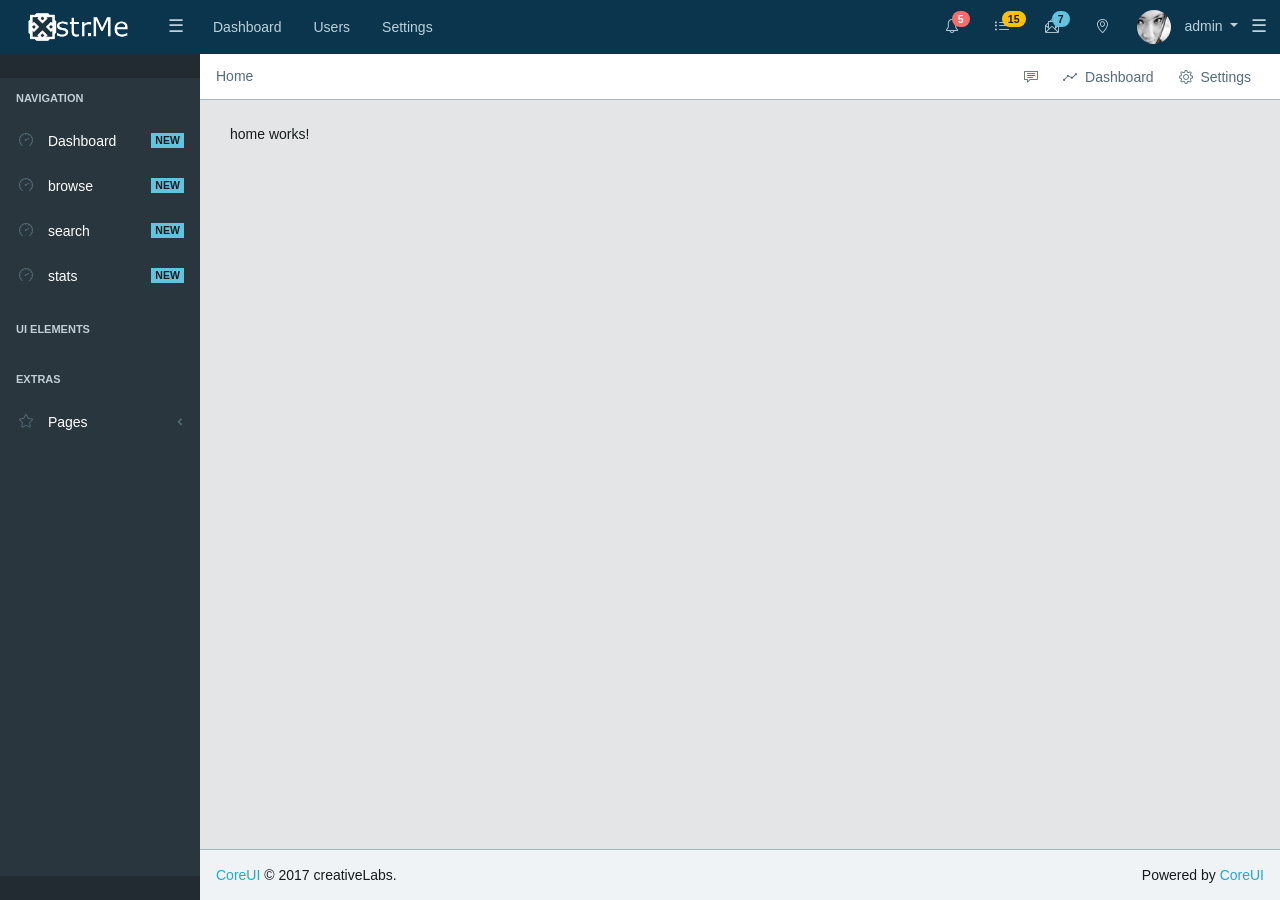
==== commit f40eb477: "update package from xstr.me via script 0.1.3" ====
--- a/www/index.html
+++ b/www/index.html
@@ -56,4 +56,4 @@
         100% {
           transform: perspective(10vh) rotateX(0deg) rotateY(180deg);
         }
-      }</style></xstr-root><script type="text/javascript" src="cordova.js"></script><script type="text/javascript" src="inline.bundle.js"></script><script type="text/javascript" src="polyfills.bundle.js"></script><script type="text/javascript" src="sw-register.bundle.js"></script><script type="text/javascript" src="vendor.bundle.js"></script><script type="text/javascript" src="main.bundle.js"></script></body></html>+      }</style></xstr-root><script type="text/javascript" src="cordova.js"></script><script type="text/javascript" src="inline.bundle.js"></script><script type="text/javascript" src="polyfills.bundle.js"></script><script type="text/javascript" src="main.bundle.js"></script></body></html>
--- a/www/styles.bundle.css
+++ b/www/styles.bundle.css
@@ -1,8 +1,20 @@
-.mat-elevation-z0{box-shadow:0 0 0 0 rgba(0,0,0,.2),0 0 0 0 rgba(0,0,0,.14),0 0 0 0 rgba(0,0,0,.12)}.mat-elevation-z1{box-shadow:0 2px 1px -1px rgba(0,0,0,.2),0 1px 1px 0 rgba(0,0,0,.14),0 1px 3px 0 rgba(0,0,0,.12)}.mat-elevation-z2{box-shadow:0 3px 1px -2px rgba(0,0,0,.2),0 2px 2px 0 rgba(0,0,0,.14),0 1px 5px 0 rgba(0,0,0,.12)}.mat-elevation-z3{box-shadow:0 3px 3px -2px rgba(0,0,0,.2),0 3px 4px 0 rgba(0,0,0,.14),0 1px 8px 0 rgba(0,0,0,.12)}.mat-elevation-z4{box-shadow:0 2px 4px -1px rgba(0,0,0,.2),0 4px 5px 0 rgba(0,0,0,.14),0 1px 10px 0 rgba(0,0,0,.12)}.mat-elevation-z5{box-shadow:0 3px 5px -1px rgba(0,0,0,.2),0 5px 8px 0 rgba(0,0,0,.14),0 1px 14px 0 rgba(0,0,0,.12)}.mat-elevation-z6{box-shadow:0 3px 5px -1px rgba(0,0,0,.2),0 6px 10px 0 rgba(0,0,0,.14),0 1px 18px 0 rgba(0,0,0,.12)}.mat-elevation-z7{box-shadow:0 4px 5px -2px rgba(0,0,0,.2),0 7px 10px 1px rgba(0,0,0,.14),0 2px 16px 1px rgba(0,0,0,.12)}.mat-elevation-z8{box-shadow:0 5px 5px -3px rgba(0,0,0,.2),0 8px 10px 1px rgba(0,0,0,.14),0 3px 14px 2px rgba(0,0,0,.12)}.mat-elevation-z9{box-shadow:0 5px 6px -3px rgba(0,0,0,.2),0 9px 12px 1px rgba(0,0,0,.14),0 3px 16px 2px rgba(0,0,0,.12)}.mat-elevation-z10{box-shadow:0 6px 6px -3px rgba(0,0,0,.2),0 10px 14px 1px rgba(0,0,0,.14),0 4px 18px 3px rgba(0,0,0,.12)}.mat-elevation-z11{box-shadow:0 6px 7px -4px rgba(0,0,0,.2),0 11px 15px 1px rgba(0,0,0,.14),0 4px 20px 3px rgba(0,0,0,.12)}.mat-elevation-z12{box-shadow:0 7px 8px -4px rgba(0,0,0,.2),0 12px 17px 2px rgba(0,0,0,.14),0 5px 22px 4px rgba(0,0,0,.12)}.mat-elevation-z13{box-shadow:0 7px 8px -4px rgba(0,0,0,.2),0 13px 19px 2px rgba(0,0,0,.14),0 5px 24px 4px rgba(0,0,0,.12)}.mat-elevation-z14{box-shadow:0 7px 9px -4px rgba(0,0,0,.2),0 14px 21px 2px rgba(0,0,0,.14),0 5px 26px 4px rgba(0,0,0,.12)}.mat-elevation-z15{box-shadow:0 8px 9px -5px rgba(0,0,0,.2),0 15px 22px 2px rgba(0,0,0,.14),0 6px 28px 5px rgba(0,0,0,.12)}.mat-elevation-z16{box-shadow:0 8px 10px -5px rgba(0,0,0,.2),0 16px 24px 2px rgba(0,0,0,.14),0 6px 30px 5px rgba(0,0,0,.12)}.mat-elevation-z17{box-shadow:0 8px 11px -5px rgba(0,0,0,.2),0 17px 26px 2px rgba(0,0,0,.14),0 6px 32px 5px rgba(0,0,0,.12)}.mat-elevation-z18{box-shadow:0 9px 11px -5px rgba(0,0,0,.2),0 18px 28px 2px rgba(0,0,0,.14),0 7px 34px 6px rgba(0,0,0,.12)}.mat-elevation-z19{box-shadow:0 9px 12px -6px rgba(0,0,0,.2),0 19px 29px 2px rgba(0,0,0,.14),0 7px 36px 6px rgba(0,0,0,.12)}.mat-elevation-z20{box-shadow:0 10px 13px -6px rgba(0,0,0,.2),0 20px 31px 3px rgba(0,0,0,.14),0 8px 38px 7px rgba(0,0,0,.12)}.mat-elevation-z21{box-shadow:0 10px 13px -6px rgba(0,0,0,.2),0 21px 33px 3px rgba(0,0,0,.14),0 8px 40px 7px rgba(0,0,0,.12)}.mat-elevation-z22{box-shadow:0 10px 14px -6px rgba(0,0,0,.2),0 22px 35px 3px rgba(0,0,0,.14),0 8px 42px 7px rgba(0,0,0,.12)}.mat-elevation-z23{box-shadow:0 11px 14px -7px rgba(0,0,0,.2),0 23px 36px 3px rgba(0,0,0,.14),0 9px 44px 8px rgba(0,0,0,.12)}.mat-elevation-z24{box-shadow:0 11px 15px -7px rgba(0,0,0,.2),0 24px 38px 3px rgba(0,0,0,.14),0 9px 46px 8px rgba(0,0,0,.12)}.mat-h1,.mat-headline,.mat-typography h1{font:400 24px/32px Roboto,Helvetica Neue,sans-serif;margin:0 0 16px}.mat-h2,.mat-title,.mat-typography h2{font:500 20px/32px Roboto,Helvetica Neue,sans-serif;margin:0 0 16px}.mat-h3,.mat-subheading-2,.mat-typography h3{font:400 16px/28px Roboto,Helvetica Neue,sans-serif;margin:0 0 16px}.mat-h4,.mat-subheading-1,.mat-typography h4{font:400 15px/24px Roboto,Helvetica Neue,sans-serif;margin:0 0 16px}.mat-h5,.mat-typography h5{font-size:11.62px}.mat-h5,.mat-h6,.mat-typography h5,.mat-typography h6{font-weight:400;font-family:Roboto,Helvetica Neue,sans-serif;line-height:20px;margin:0 0 12px}.mat-h6,.mat-typography h6{font-size:9.38px}.mat-body-2,.mat-body-strong{font:500 14px/24px Roboto,Helvetica Neue,sans-serif}.mat-body,.mat-body-1,.mat-typography{font:400 14px/20px Roboto,Helvetica Neue,sans-serif}.mat-body-1 p,.mat-body p,.mat-typography p{margin:0 0 12px}.mat-caption,.mat-small{font:400 12px/20px Roboto,Helvetica Neue,sans-serif}.mat-display-4,.mat-typography .mat-display-4{font:300 112px/112px Roboto,Helvetica Neue,sans-serif;margin:0 0 56px;letter-spacing:-.05em}.mat-display-3,.mat-typography .mat-display-3{font:400 56px/56px Roboto,Helvetica Neue,sans-serif;margin:0 0 64px;letter-spacing:-.02em}.mat-display-2,.mat-typography .mat-display-2{font:400 45px/48px Roboto,Helvetica Neue,sans-serif;margin:0 0 64px;letter-spacing:-.005em}.mat-display-1,.mat-typography .mat-display-1{font:400 34px/40px Roboto,Helvetica Neue,sans-serif;margin:0 0 64px}.mat-button,.mat-fab,.mat-icon-button,.mat-mini-fab,.mat-raised-button{font-family:Roboto,Helvetica Neue,sans-serif;font-size:14px;font-weight:500}.mat-button-toggle,.mat-card{font-family:Roboto,Helvetica Neue,sans-serif}.mat-card-title{font-size:24px;font-weight:400}.mat-card-content,.mat-card-header .mat-card-title,.mat-card-subtitle{font-size:14px}.mat-checkbox{font-family:Roboto,Helvetica Neue,sans-serif}.mat-checkbox-layout .mat-checkbox-label{line-height:24px}.mat-chip{font-size:13px;line-height:18px}.mat-chip .mat-chip-remove.mat-icon{font-size:18px}.mat-table{font-family:Roboto,Helvetica Neue,sans-serif}.mat-header-cell{font-size:12px;font-weight:500}.mat-cell{font-size:14px}.mat-calendar{font-family:Roboto,Helvetica Neue,sans-serif}.mat-calendar-body{font-size:13px}.mat-calendar-body-label,.mat-calendar-period-button{font-size:14px;font-weight:500}.mat-calendar-table-header th{font-size:11px;font-weight:400}.mat-dialog-title{font:500 20px/32px Roboto,Helvetica Neue,sans-serif}.mat-expansion-panel-header{font-family:Roboto,Helvetica Neue,sans-serif;font-size:15px;font-weight:400}.mat-expansion-panel-content{font:400 14px/20px Roboto,Helvetica Neue,sans-serif}.mat-form-field{font-family:Roboto,Helvetica Neue,sans-serif;font-size:inherit;font-weight:400;line-height:1.125}.mat-form-field-wrapper{padding-bottom:1.25em}.mat-form-field-prefix .mat-icon,.mat-form-field-suffix .mat-icon{font-size:150%;line-height:1.125}.mat-form-field-prefix .mat-icon-button,.mat-form-field-suffix .mat-icon-button{height:1.5em;width:1.5em}.mat-form-field-prefix .mat-icon-button .mat-icon,.mat-form-field-suffix .mat-icon-button .mat-icon{height:1.125em;line-height:1.125}.mat-form-field-infix{padding:.4375em 0;border-top:.84375em solid transparent}.mat-form-field-autofill-control:-webkit-autofill+.mat-form-field-placeholder-wrapper .mat-form-field-float{-webkit-transform:translateY(-1.28125em) scale(.75) perspective(100px) translateZ(.001px);transform:translateY(-1.28125em) scale(.75) perspective(100px) translateZ(.001px);-ms-transform:translateY(-1.28125em) scale(.75);width:133.33333%}.mat-form-field-placeholder-wrapper{top:-.84375em;padding-top:.84375em}.mat-form-field-placeholder{top:1.28125em}.mat-focused .mat-form-field-placeholder.mat-form-field-float,.mat-form-field-placeholder.mat-form-field-float:not(.mat-form-field-empty){-webkit-transform:translateY(-1.28125em) scale(.75) perspective(100px) translateZ(.001px);transform:translateY(-1.28125em) scale(.75) perspective(100px) translateZ(.001px);-ms-transform:translateY(-1.28125em) scale(.75);width:133.33333%}.mat-form-field-underline{bottom:1.25em}.mat-form-field-subscript-wrapper{font-size:75%;margin-top:.54167em;top:calc(100% - 1.66667em)}.mat-grid-tile-footer,.mat-grid-tile-header{font-size:14px}.mat-grid-tile-footer .mat-line,.mat-grid-tile-header .mat-line{white-space:nowrap;overflow:hidden;text-overflow:ellipsis;display:block;box-sizing:border-box}.mat-grid-tile-footer .mat-line:nth-child(n+2),.mat-grid-tile-header .mat-line:nth-child(n+2){font-size:12px}input.mat-input-element{margin-top:-.0625em}.mat-menu-item{font-family:Roboto,Helvetica Neue,sans-serif;font-size:16px}.mat-paginator,.mat-paginator-page-size .mat-select-trigger{font-family:Roboto,Helvetica Neue,sans-serif;font-size:12px}.mat-radio-button,.mat-select{font-family:Roboto,Helvetica Neue,sans-serif}.mat-select{padding-top:16px}.mat-select-trigger{font-size:16px}.mat-slide-toggle-content{font:400 14px/20px Roboto,Helvetica Neue,sans-serif}.mat-slider-thumb-label-text{font-size:12px;font-weight:500}.mat-slider-thumb-label-text,.mat-stepper-horizontal,.mat-stepper-vertical,.mat-tab-group,.mat-tab-label,.mat-tab-link{font-family:Roboto,Helvetica Neue,sans-serif}.mat-tab-label,.mat-tab-link{font-size:14px;font-weight:500}.mat-toolbar,.mat-toolbar h1,.mat-toolbar h2,.mat-toolbar h3,.mat-toolbar h4,.mat-toolbar h5,.mat-toolbar h6{font:500 20px/32px Roboto,Helvetica Neue,sans-serif;margin:0}.mat-tooltip{font-size:10px;padding-top:6px;padding-bottom:6px}.mat-list-item,.mat-list-option,.mat-tooltip{font-family:Roboto,Helvetica Neue,sans-serif}.mat-list .mat-list-item,.mat-nav-list .mat-list-item,.mat-selection-list .mat-list-item{font-size:16px}.mat-list .mat-list-item .mat-line,.mat-nav-list .mat-list-item .mat-line,.mat-selection-list .mat-list-item .mat-line{white-space:nowrap;overflow:hidden;text-overflow:ellipsis;display:block;box-sizing:border-box}.mat-list .mat-list-item .mat-line:nth-child(n+2),.mat-nav-list .mat-list-item .mat-line:nth-child(n+2),.mat-selection-list .mat-list-item .mat-line:nth-child(n+2){font-size:14px}.mat-list .mat-list-option,.mat-nav-list .mat-list-option,.mat-selection-list .mat-list-option{font-size:16px}.mat-list .mat-list-option .mat-line,.mat-nav-list .mat-list-option .mat-line,.mat-selection-list .mat-list-option .mat-line{white-space:nowrap;overflow:hidden;text-overflow:ellipsis;display:block;box-sizing:border-box}.mat-list .mat-list-option .mat-line:nth-child(n+2),.mat-nav-list .mat-list-option .mat-line:nth-child(n+2),.mat-selection-list .mat-list-option .mat-line:nth-child(n+2){font-size:14px}.mat-list .mat-subheader,.mat-nav-list .mat-subheader,.mat-selection-list .mat-subheader{font-family:Roboto,Helvetica Neue,sans-serif;font-size:14px;font-weight:500}.mat-list[dense] .mat-list-item,.mat-nav-list[dense] .mat-list-item,.mat-selection-list[dense] .mat-list-item{font-size:12px}.mat-list[dense] .mat-list-item .mat-line,.mat-nav-list[dense] .mat-list-item .mat-line,.mat-selection-list[dense] .mat-list-item .mat-line{white-space:nowrap;overflow:hidden;text-overflow:ellipsis;display:block;box-sizing:border-box}.mat-list[dense] .mat-list-item .mat-line:nth-child(n+2),.mat-list[dense] .mat-list-option,.mat-nav-list[dense] .mat-list-item .mat-line:nth-child(n+2),.mat-nav-list[dense] .mat-list-option,.mat-selection-list[dense] .mat-list-item .mat-line:nth-child(n+2),.mat-selection-list[dense] .mat-list-option{font-size:12px}.mat-list[dense] .mat-list-option .mat-line,.mat-nav-list[dense] .mat-list-option .mat-line,.mat-selection-list[dense] .mat-list-option .mat-line{white-space:nowrap;overflow:hidden;text-overflow:ellipsis;display:block;box-sizing:border-box}.mat-list[dense] .mat-list-option .mat-line:nth-child(n+2),.mat-nav-list[dense] .mat-list-option .mat-line:nth-child(n+2),.mat-selection-list[dense] .mat-list-option .mat-line:nth-child(n+2){font-size:12px}.mat-list[dense] .mat-subheader,.mat-nav-list[dense] .mat-subheader,.mat-selection-list[dense] .mat-subheader{font-family:Roboto,Helvetica Neue,sans-serif;font-size:12px;font-weight:500}.mat-option{font-family:Roboto,Helvetica Neue,sans-serif;font-size:16px}.mat-optgroup-label{font:500 14px/24px Roboto,Helvetica Neue,sans-serif}.mat-simple-snackbar{font-family:Roboto,Helvetica Neue,sans-serif;font-size:14px}.mat-simple-snackbar-action{line-height:1;font-family:inherit;font-size:inherit;font-weight:500}.mat-ripple{overflow:hidden}@media screen and (-ms-high-contrast:active){.mat-ripple{display:none}}.mat-ripple.mat-ripple-unbounded{overflow:visible}.mat-ripple-element{position:absolute;border-radius:50%;pointer-events:none;transition:opacity,-webkit-transform 0s cubic-bezier(0,0,.2,1);transition:opacity,transform 0s cubic-bezier(0,0,.2,1);transition:opacity,transform 0s cubic-bezier(0,0,.2,1),-webkit-transform 0s cubic-bezier(0,0,.2,1);-webkit-transform:scale(0);transform:scale(0)}.mat-option{white-space:nowrap;overflow:hidden;text-overflow:ellipsis;display:block;line-height:48px;height:48px;padding:0 16px;text-align:left;text-decoration:none;position:relative;cursor:pointer;outline:0}.mat-option[disabled]{cursor:default}[dir=rtl] .mat-option{text-align:right}.mat-option .mat-icon{margin-right:16px}[dir=rtl] .mat-option .mat-icon{margin-left:16px;margin-right:0}.mat-option[aria-disabled=true]{-webkit-user-select:none;-moz-user-select:none;-ms-user-select:none;user-select:none;cursor:default}.mat-optgroup .mat-option:not(.mat-option-multiple){padding-left:32px}[dir=rtl] .mat-optgroup .mat-option:not(.mat-option-multiple){padding-left:16px;padding-right:32px}.mat-option-ripple{top:0;left:0;right:0;bottom:0;position:absolute;pointer-events:none}@media screen and (-ms-high-contrast:active){.mat-option-ripple{opacity:.5}}.mat-option-pseudo-checkbox{margin-right:8px}[dir=rtl] .mat-option-pseudo-checkbox{margin-left:8px;margin-right:0}.mat-optgroup-label{white-space:nowrap;overflow:hidden;text-overflow:ellipsis;display:block;line-height:48px;height:48px;padding:0 16px;text-align:left;text-decoration:none;-webkit-user-select:none;-moz-user-select:none;-ms-user-select:none;user-select:none;cursor:default}.mat-optgroup-label[disabled]{cursor:default}[dir=rtl] .mat-optgroup-label{text-align:right}.mat-optgroup-label .mat-icon{margin-right:16px}[dir=rtl] .mat-optgroup-label .mat-icon{margin-left:16px;margin-right:0}.cdk-visually-hidden{border:0;clip:rect(0 0 0 0);height:1px;margin:-1px;overflow:hidden;padding:0;position:absolute;width:1px}.cdk-global-overlay-wrapper,.cdk-overlay-container{pointer-events:none;top:0;left:0;height:100%;width:100%}.cdk-overlay-container{position:fixed;z-index:1000}.cdk-global-overlay-wrapper{display:-webkit-box;display:-ms-flexbox;display:flex;position:absolute;z-index:1000}.cdk-overlay-pane{box-sizing:border-box}.cdk-overlay-backdrop,.cdk-overlay-pane{position:absolute;pointer-events:auto;z-index:1000}.cdk-overlay-backdrop{top:0;bottom:0;left:0;right:0;-webkit-tap-highlight-color:transparent;transition:opacity .4s cubic-bezier(.25,.8,.25,1);opacity:0}.cdk-overlay-backdrop.cdk-overlay-backdrop-showing{opacity:.48}.cdk-overlay-dark-backdrop{background:rgba(0,0,0,.6)}.cdk-overlay-transparent-backdrop{background:0 0}.cdk-global-scrollblock{position:fixed;width:100%;overflow-y:scroll}.mat-ripple-element{background-color:rgba(0,0,0,.1)}.mat-option{color:rgba(0,0,0,.87)}.mat-option:focus:not(.mat-option-disabled),.mat-option:hover:not(.mat-option-disabled){background:rgba(0,0,0,.04)}.mat-primary .mat-option.mat-selected:not(.mat-option-disabled){color:#673ab7}.mat-accent .mat-option.mat-selected:not(.mat-option-disabled){color:#ffd740}.mat-warn .mat-option.mat-selected:not(.mat-option-disabled){color:#f44336}.mat-option.mat-active,.mat-option.mat-selected:not(.mat-option-multiple):not(.mat-option-disabled){background:rgba(0,0,0,.04)}.mat-option.mat-active{color:rgba(0,0,0,.87)}.mat-option.mat-option-disabled{color:rgba(0,0,0,.38)}.mat-optgroup-label{color:rgba(0,0,0,.54)}.mat-optgroup-disabled .mat-optgroup-label{color:rgba(0,0,0,.38)}.mat-pseudo-checkbox{color:rgba(0,0,0,.54)}.mat-pseudo-checkbox:after{color:#fafafa}.mat-accent .mat-pseudo-checkbox-checked,.mat-accent .mat-pseudo-checkbox-indeterminate,.mat-pseudo-checkbox-checked,.mat-pseudo-checkbox-indeterminate{background:#ffd740}.mat-primary .mat-pseudo-checkbox-checked,.mat-primary .mat-pseudo-checkbox-indeterminate{background:#673ab7}.mat-warn .mat-pseudo-checkbox-checked,.mat-warn .mat-pseudo-checkbox-indeterminate{background:#f44336}.mat-pseudo-checkbox-checked.mat-pseudo-checkbox-disabled,.mat-pseudo-checkbox-indeterminate.mat-pseudo-checkbox-disabled{background:#b0b0b0}.mat-app-background{background-color:#fafafa}.mat-theme-loaded-marker{display:none}.mat-autocomplete-panel{background:#fff;color:rgba(0,0,0,.87)}.mat-autocomplete-panel .mat-option.mat-selected:not(.mat-active):not(:hover){background:#fff}.mat-autocomplete-panel .mat-option.mat-selected:not(.mat-active):not(:hover):not(.mat-option-disabled){color:rgba(0,0,0,.87)}.mat-button,.mat-icon-button{background:0 0}.mat-button.mat-primary .mat-button-focus-overlay,.mat-icon-button.mat-primary .mat-button-focus-overlay{background-color:rgba(103,58,183,.12)}.mat-button.mat-accent .mat-button-focus-overlay,.mat-icon-button.mat-accent .mat-button-focus-overlay{background-color:rgba(255,215,64,.12)}.mat-button.mat-warn .mat-button-focus-overlay,.mat-icon-button.mat-warn .mat-button-focus-overlay{background-color:rgba(244,67,54,.12)}.mat-button[disabled] .mat-button-focus-overlay,.mat-icon-button[disabled] .mat-button-focus-overlay{background-color:transparent}.mat-button.mat-primary,.mat-icon-button.mat-primary{color:#673ab7}.mat-button.mat-accent,.mat-icon-button.mat-accent{color:#ffd740}.mat-button.mat-warn,.mat-icon-button.mat-warn{color:#f44336}.mat-button.mat-accent[disabled],.mat-button.mat-primary[disabled],.mat-button.mat-warn[disabled],.mat-button[disabled][disabled],.mat-icon-button.mat-accent[disabled],.mat-icon-button.mat-primary[disabled],.mat-icon-button.mat-warn[disabled],.mat-icon-button[disabled][disabled]{color:rgba(0,0,0,.38)}.mat-fab,.mat-mini-fab,.mat-raised-button{color:rgba(0,0,0,.87);background-color:#fff}.mat-fab.mat-primary,.mat-mini-fab.mat-primary,.mat-raised-button.mat-primary{color:hsla(0,0%,100%,.87)}.mat-fab.mat-accent,.mat-mini-fab.mat-accent,.mat-raised-button.mat-accent{color:rgba(0,0,0,.87)}.mat-fab.mat-warn,.mat-mini-fab.mat-warn,.mat-raised-button.mat-warn{color:#fff}.mat-fab.mat-accent[disabled],.mat-fab.mat-primary[disabled],.mat-fab.mat-warn[disabled],.mat-fab[disabled][disabled],.mat-mini-fab.mat-accent[disabled],.mat-mini-fab.mat-primary[disabled],.mat-mini-fab.mat-warn[disabled],.mat-mini-fab[disabled][disabled],.mat-raised-button.mat-accent[disabled],.mat-raised-button.mat-primary[disabled],.mat-raised-button.mat-warn[disabled],.mat-raised-button[disabled][disabled]{color:rgba(0,0,0,.38)}.mat-fab.mat-primary,.mat-mini-fab.mat-primary,.mat-raised-button.mat-primary{background-color:#673ab7}.mat-fab.mat-accent,.mat-mini-fab.mat-accent,.mat-raised-button.mat-accent{background-color:#ffd740}.mat-fab.mat-warn,.mat-mini-fab.mat-warn,.mat-raised-button.mat-warn{background-color:#f44336}.mat-fab.mat-accent[disabled],.mat-fab.mat-primary[disabled],.mat-fab.mat-warn[disabled],.mat-fab[disabled][disabled],.mat-mini-fab.mat-accent[disabled],.mat-mini-fab.mat-primary[disabled],.mat-mini-fab.mat-warn[disabled],.mat-mini-fab[disabled][disabled],.mat-raised-button.mat-accent[disabled],.mat-raised-button.mat-primary[disabled],.mat-raised-button.mat-warn[disabled],.mat-raised-button[disabled][disabled]{background-color:rgba(0,0,0,.12)}.mat-fab.mat-primary .mat-ripple-element,.mat-mini-fab.mat-primary .mat-ripple-element,.mat-raised-button.mat-primary .mat-ripple-element{background-color:hsla(0,0%,100%,.2)}.mat-fab.mat-accent .mat-ripple-element,.mat-mini-fab.mat-accent .mat-ripple-element,.mat-raised-button.mat-accent .mat-ripple-element{background-color:rgba(0,0,0,.2)}.mat-fab.mat-warn .mat-ripple-element,.mat-mini-fab.mat-warn .mat-ripple-element,.mat-raised-button.mat-warn .mat-ripple-element{background-color:hsla(0,0%,100%,.2)}.mat-button.mat-primary .mat-ripple-element{background-color:rgba(103,58,183,.1)}.mat-button.mat-accent .mat-ripple-element{background-color:rgba(255,215,64,.1)}.mat-button.mat-warn .mat-ripple-element{background-color:rgba(244,67,54,.1)}.mat-icon-button.mat-primary .mat-ripple-element{background-color:rgba(103,58,183,.2)}.mat-icon-button.mat-accent .mat-ripple-element{background-color:rgba(255,215,64,.2)}.mat-icon-button.mat-warn .mat-ripple-element{background-color:rgba(244,67,54,.2)}.mat-button-toggle{color:rgba(0,0,0,.38)}.mat-button-toggle.cdk-focused .mat-button-toggle-focus-overlay{background-color:rgba(0,0,0,.06)}.mat-button-toggle-checked{background-color:#e0e0e0;color:rgba(0,0,0,.54)}.mat-button-toggle-disabled{background-color:#eee;color:rgba(0,0,0,.38)}.mat-button-toggle-disabled.mat-button-toggle-checked{background-color:#bdbdbd}.mat-card{background:#fff;color:rgba(0,0,0,.87)}.mat-card-subtitle{color:rgba(0,0,0,.54)}.mat-checkbox-frame{border-color:rgba(0,0,0,.54)}.mat-checkbox-checkmark{fill:#fafafa}.mat-checkbox-checkmark-path{stroke:#fafafa!important}.mat-checkbox-mixedmark{background-color:#fafafa}.mat-checkbox-checked.mat-primary .mat-checkbox-background,.mat-checkbox-indeterminate.mat-primary .mat-checkbox-background{background-color:#673ab7}.mat-checkbox-checked.mat-accent .mat-checkbox-background,.mat-checkbox-indeterminate.mat-accent .mat-checkbox-background{background-color:#ffd740}.mat-checkbox-checked.mat-warn .mat-checkbox-background,.mat-checkbox-indeterminate.mat-warn .mat-checkbox-background{background-color:#f44336}.mat-checkbox-disabled.mat-checkbox-checked .mat-checkbox-background,.mat-checkbox-disabled.mat-checkbox-indeterminate .mat-checkbox-background{background-color:#b0b0b0}.mat-checkbox-disabled:not(.mat-checkbox-checked) .mat-checkbox-frame{border-color:#b0b0b0}.mat-checkbox-disabled .mat-checkbox-label{color:#b0b0b0}.mat-checkbox:not(.mat-checkbox-disabled).mat-primary .mat-checkbox-ripple .mat-ripple-element{background-color:rgba(103,58,183,.26)}.mat-checkbox:not(.mat-checkbox-disabled).mat-accent .mat-checkbox-ripple .mat-ripple-element{background-color:rgba(255,215,64,.26)}.mat-checkbox:not(.mat-checkbox-disabled).mat-warn .mat-checkbox-ripple .mat-ripple-element{background-color:rgba(244,67,54,.26)}.mat-chip:not(.mat-basic-chip){background-color:#e0e0e0;color:rgba(0,0,0,.87)}.mat-chip:not(.mat-basic-chip) .mat-chip-remove{color:rgba(0,0,0,.87);opacity:.4}.mat-chip:not(.mat-basic-chip) .mat-chip-remove:hover{opacity:.54}.mat-chip.mat-chip-selected.mat-primary{background-color:#673ab7;color:hsla(0,0%,100%,.87)}.mat-chip.mat-chip-selected.mat-primary .mat-chip-remove{color:hsla(0,0%,100%,.87);opacity:.4}.mat-chip.mat-chip-selected.mat-primary .mat-chip-remove:hover{opacity:.54}.mat-chip.mat-chip-selected.mat-warn{background-color:#f44336;color:#fff}.mat-chip.mat-chip-selected.mat-warn .mat-chip-remove{color:#fff;opacity:.4}.mat-chip.mat-chip-selected.mat-warn .mat-chip-remove:hover{opacity:.54}.mat-chip.mat-chip-selected.mat-accent{background-color:#ffd740;color:rgba(0,0,0,.87)}.mat-chip.mat-chip-selected.mat-accent .mat-chip-remove{color:rgba(0,0,0,.87);opacity:.4}.mat-chip.mat-chip-selected.mat-accent .mat-chip-remove:hover{opacity:.54}.mat-table{background:#fff}.mat-header-row,.mat-row{border-bottom-color:rgba(0,0,0,.12)}.mat-header-cell{color:rgba(0,0,0,.54)}.mat-cell{color:rgba(0,0,0,.87)}.mat-datepicker-content{background-color:#fff;color:rgba(0,0,0,.87)}.mat-calendar-arrow{border-top-color:rgba(0,0,0,.54)}.mat-calendar-next-button,.mat-calendar-previous-button{color:rgba(0,0,0,.54)}.mat-calendar-table-header{color:rgba(0,0,0,.38)}.mat-calendar-table-header-divider:after{background:rgba(0,0,0,.12)}.mat-calendar-body-label{color:rgba(0,0,0,.54)}.mat-calendar-body-cell-content{color:rgba(0,0,0,.87);border-color:transparent}.mat-calendar-body-disabled>.mat-calendar-body-cell-content:not(.mat-calendar-body-selected){color:rgba(0,0,0,.38)}.cdk-keyboard-focused .mat-calendar-body-active>.mat-calendar-body-cell-content:not(.mat-calendar-body-selected),:not(.mat-calendar-body-disabled):hover>.mat-calendar-body-cell-content:not(.mat-calendar-body-selected){background-color:rgba(0,0,0,.04)}.mat-calendar-body-selected{background-color:#673ab7;color:hsla(0,0%,100%,.87)}.mat-calendar-body-disabled>.mat-calendar-body-selected{background-color:rgba(103,58,183,.4)}.mat-calendar-body-today:not(.mat-calendar-body-selected){border-color:rgba(0,0,0,.38)}.mat-calendar-body-today.mat-calendar-body-selected{box-shadow:inset 0 0 0 1px hsla(0,0%,100%,.87)}.mat-calendar-body-disabled>.mat-calendar-body-today:not(.mat-calendar-body-selected){border-color:rgba(0,0,0,.18)}.mat-dialog-container,.mat-expansion-panel{background:#fff;color:rgba(0,0,0,.87)}.mat-action-row{border-top-color:rgba(0,0,0,.12)}.mat-expansion-panel:not(.mat-expanded) .mat-expansion-panel-header:not([aria-disabled=true]).cdk-keyboard-focused,.mat-expansion-panel:not(.mat-expanded) .mat-expansion-panel-header:not([aria-disabled=true]).cdk-program-focused,.mat-expansion-panel:not(.mat-expanded) .mat-expansion-panel-header:not([aria-disabled=true]):hover{background:rgba(0,0,0,.04)}.mat-expansion-panel-header-title{color:rgba(0,0,0,.87)}.mat-expansion-indicator:after,.mat-expansion-panel-header-description{color:rgba(0,0,0,.54)}.mat-expansion-panel-header[aria-disabled=true]{color:rgba(0,0,0,.38)}.mat-expansion-panel-header[aria-disabled=true] .mat-expansion-panel-header-description,.mat-expansion-panel-header[aria-disabled=true] .mat-expansion-panel-header-title{color:inherit}.mat-form-field{width:200px}.mat-form-field-placeholder,.mat-hint{color:rgba(0,0,0,.54)}.mat-focused .mat-form-field-placeholder{color:#673ab7}.mat-focused .mat-form-field-placeholder.mat-accent{color:#ffd740}.mat-focused .mat-form-field-placeholder.mat-warn{color:#f44336}.mat-focused .mat-form-field-placeholder.mat-form-field-float .mat-form-field-required-marker,.mat-form-field-autofill-control:-webkit-autofill+.mat-form-field-placeholder .mat-form-field-required-marker{color:#ffd740}.mat-form-field-underline{background-color:rgba(0,0,0,.42)}.mat-form-field-underline.mat-disabled{background-image:linear-gradient(90deg,rgba(0,0,0,.42) 0,rgba(0,0,0,.42) 33%,transparent 0);background-size:4px 1px;background-repeat:repeat-x}.mat-form-field-ripple{background-color:#673ab7}.mat-form-field-ripple.mat-accent{background-color:#ffd740}.mat-form-field-ripple.mat-warn{background-color:#f44336}.mat-form-field-invalid .mat-form-field-placeholder,.mat-form-field-invalid .mat-form-field-placeholder.mat-accent,.mat-form-field-invalid .mat-form-field-placeholder.mat-form-field-float .mat-form-field-required-marker{color:#f44336}.mat-form-field-invalid .mat-form-field-ripple{background-color:#f44336}.mat-error{color:#f44336}.mat-icon.mat-primary{color:#673ab7}.mat-icon.mat-accent{color:#ffd740}.mat-icon.mat-warn{color:#f44336}.mat-input-element:disabled{color:rgba(0,0,0,.42)}.mat-list .mat-list-item,.mat-list .mat-list-option,.mat-nav-list .mat-list-item,.mat-nav-list .mat-list-option,.mat-selection-list .mat-list-item,.mat-selection-list .mat-list-option{color:rgba(0,0,0,.87)}.mat-list .mat-subheader,.mat-nav-list .mat-subheader,.mat-selection-list .mat-subheader{color:rgba(0,0,0,.54)}.mat-list-item-disabled{background-color:#eee}.mat-divider{border-top-color:rgba(0,0,0,.12)}.mat-nav-list .mat-list-item{outline:0}.mat-nav-list .mat-list-item.mat-list-item-focus,.mat-nav-list .mat-list-item:hover{background:rgba(0,0,0,.04)}.mat-list-option{outline:0}.mat-list-option.mat-list-item-focus,.mat-list-option:hover{background:rgba(0,0,0,.04)}.mat-menu-panel{background:#fff}.mat-menu-item{background:0 0;color:rgba(0,0,0,.87)}.mat-menu-item[disabled]{color:rgba(0,0,0,.38)}.mat-menu-item-submenu-trigger:after,.mat-menu-item .mat-icon{color:rgba(0,0,0,.54)}.mat-menu-item-highlighted:not([disabled]),.mat-menu-item:focus:not([disabled]),.mat-menu-item:hover:not([disabled]){background:rgba(0,0,0,.04)}.mat-paginator{background:#fff}.mat-paginator,.mat-paginator-page-size .mat-select-trigger{color:rgba(0,0,0,.54)}.mat-paginator-decrement,.mat-paginator-increment{border-top:2px solid rgba(0,0,0,.54);border-right:2px solid rgba(0,0,0,.54)}.mat-icon-button[disabled] .mat-paginator-decrement,.mat-icon-button[disabled] .mat-paginator-increment{border-color:rgba(0,0,0,.38)}.mat-progress-bar-background{background-image:url("data:image/svg+xml;charset=UTF-8,%3Csvg%20version%3D%271.1%27%20xmlns%3D%27http%3A%2F%2Fwww.w3.org%2F2000%2Fsvg%27%20xmlns%3Axlink%3D%27http%3A%2F%2Fwww.w3.org%2F1999%2Fxlink%27%20x%3D%270px%27%20y%3D%270px%27%20enable-background%3D%27new%200%200%205%202%27%20xml%3Aspace%3D%27preserve%27%20viewBox%3D%270%200%205%202%27%20preserveAspectRatio%3D%27none%20slice%27%3E%3Ccircle%20cx%3D%271%27%20cy%3D%271%27%20r%3D%271%27%20fill%3D%27%23d1c4e9%27%2F%3E%3C%2Fsvg%3E")}.mat-progress-bar-buffer{background-color:#d1c4e9}.mat-progress-bar-fill:after{background-color:#673ab7}.mat-progress-bar.mat-accent .mat-progress-bar-background{background-image:url("data:image/svg+xml;charset=UTF-8,%3Csvg%20version%3D%271.1%27%20xmlns%3D%27http%3A%2F%2Fwww.w3.org%2F2000%2Fsvg%27%20xmlns%3Axlink%3D%27http%3A%2F%2Fwww.w3.org%2F1999%2Fxlink%27%20x%3D%270px%27%20y%3D%270px%27%20enable-background%3D%27new%200%200%205%202%27%20xml%3Aspace%3D%27preserve%27%20viewBox%3D%270%200%205%202%27%20preserveAspectRatio%3D%27none%20slice%27%3E%3Ccircle%20cx%3D%271%27%20cy%3D%271%27%20r%3D%271%27%20fill%3D%27%23ffe57f%27%2F%3E%3C%2Fsvg%3E")}.mat-progress-bar.mat-accent .mat-progress-bar-buffer{background-color:#ffe57f}.mat-progress-bar.mat-accent .mat-progress-bar-fill:after{background-color:#ffd740}.mat-progress-bar.mat-warn .mat-progress-bar-background{background-image:url("data:image/svg+xml;charset=UTF-8,%3Csvg%20version%3D%271.1%27%20xmlns%3D%27http%3A%2F%2Fwww.w3.org%2F2000%2Fsvg%27%20xmlns%3Axlink%3D%27http%3A%2F%2Fwww.w3.org%2F1999%2Fxlink%27%20x%3D%270px%27%20y%3D%270px%27%20enable-background%3D%27new%200%200%205%202%27%20xml%3Aspace%3D%27preserve%27%20viewBox%3D%270%200%205%202%27%20preserveAspectRatio%3D%27none%20slice%27%3E%3Ccircle%20cx%3D%271%27%20cy%3D%271%27%20r%3D%271%27%20fill%3D%27%23ffcdd2%27%2F%3E%3C%2Fsvg%3E")}.mat-progress-bar.mat-warn .mat-progress-bar-buffer{background-color:#ffcdd2}.mat-progress-bar.mat-warn .mat-progress-bar-fill:after{background-color:#f44336}.mat-progress-spinner path,.mat-spinner path{stroke:#673ab7}.mat-progress-spinner.mat-accent path,.mat-spinner.mat-accent path{stroke:#ffd740}.mat-progress-spinner.mat-warn path,.mat-spinner.mat-warn path{stroke:#f44336}.mat-radio-outer-circle{border-color:rgba(0,0,0,.54)}.mat-radio-disabled .mat-radio-outer-circle{border-color:rgba(0,0,0,.38)}.mat-radio-disabled .mat-radio-inner-circle,.mat-radio-disabled .mat-radio-ripple .mat-ripple-element{background-color:rgba(0,0,0,.38)}.mat-radio-disabled .mat-radio-label-content{color:rgba(0,0,0,.38)}.mat-radio-button.mat-primary.mat-radio-checked .mat-radio-outer-circle{border-color:#673ab7}.mat-radio-button.mat-primary .mat-radio-inner-circle{background-color:#673ab7}.mat-radio-button.mat-primary .mat-radio-ripple .mat-ripple-element{background-color:rgba(103,58,183,.26)}.mat-radio-button.mat-accent.mat-radio-checked .mat-radio-outer-circle{border-color:#ffd740}.mat-radio-button.mat-accent .mat-radio-inner-circle{background-color:#ffd740}.mat-radio-button.mat-accent .mat-radio-ripple .mat-ripple-element{background-color:rgba(255,215,64,.26)}.mat-radio-button.mat-warn.mat-radio-checked .mat-radio-outer-circle{border-color:#f44336}.mat-radio-button.mat-warn .mat-radio-inner-circle{background-color:#f44336}.mat-radio-button.mat-warn .mat-radio-ripple .mat-ripple-element{background-color:rgba(244,67,54,.26)}.mat-select-arrow,.mat-select-trigger{color:rgba(0,0,0,.54)}.mat-select-underline{background-color:rgba(0,0,0,.42)}[aria-disabled=true] .mat-select-underline{background-image:linear-gradient(90deg,rgba(0,0,0,.42) 0,rgba(0,0,0,.42) 33%,transparent 0);background-size:4px 1px;background-repeat:repeat-x}.mat-select-arrow,.mat-select-disabled .mat-select-value,.mat-select-trigger{color:rgba(0,0,0,.54)}.mat-select-content,.mat-select-panel-done-animating{background:#fff}.mat-select-value{color:rgba(0,0,0,.87)}.mat-select-panel .mat-option.mat-selected:not(.mat-option-multiple){background:rgba(0,0,0,.12)}.mat-select:focus:not(.mat-select-disabled).mat-primary .mat-select-arrow,.mat-select:focus:not(.mat-select-disabled).mat-primary .mat-select-trigger{color:#673ab7}.mat-select:focus:not(.mat-select-disabled).mat-primary .mat-select-underline{background-color:#673ab7}.mat-select:focus:not(.mat-select-disabled).mat-accent .mat-select-arrow,.mat-select:focus:not(.mat-select-disabled).mat-accent .mat-select-trigger{color:#ffd740}.mat-select:focus:not(.mat-select-disabled).mat-accent .mat-select-underline{background-color:#ffd740}.mat-select-invalid .mat-select-arrow,.mat-select-invalid .mat-select-trigger,.mat-select:focus:not(.mat-select-disabled).mat-select-required .mat-select-placeholder:after,.mat-select:focus:not(.mat-select-disabled).mat-warn .mat-select-arrow,.mat-select:focus:not(.mat-select-disabled).mat-warn .mat-select-trigger{color:#f44336}.mat-select-invalid .mat-select-underline,.mat-select:focus:not(.mat-select-disabled).mat-warn .mat-select-underline{background-color:#f44336}.mat-drawer-container{background-color:#fafafa;color:rgba(0,0,0,.87)}.mat-drawer{color:rgba(0,0,0,.87)}.mat-drawer,.mat-drawer.mat-drawer-push{background-color:#fff}.mat-drawer-backdrop.mat-drawer-shown{background-color:rgba(0,0,0,.6)}.mat-slide-toggle.mat-checked:not(.mat-disabled) .mat-slide-toggle-thumb{background-color:#ffc107}.mat-slide-toggle.mat-checked:not(.mat-disabled) .mat-slide-toggle-bar{background-color:rgba(255,193,7,.5)}.mat-slide-toggle:not(.mat-checked) .mat-ripple-element{background-color:rgba(0,0,0,.06)}.mat-slide-toggle .mat-ripple-element{background-color:rgba(255,193,7,.12)}.mat-slide-toggle.mat-primary.mat-checked:not(.mat-disabled) .mat-slide-toggle-thumb{background-color:#673ab7}.mat-slide-toggle.mat-primary.mat-checked:not(.mat-disabled) .mat-slide-toggle-bar{background-color:rgba(103,58,183,.5)}.mat-slide-toggle.mat-primary:not(.mat-checked) .mat-ripple-element{background-color:rgba(0,0,0,.06)}.mat-slide-toggle.mat-primary .mat-ripple-element{background-color:rgba(103,58,183,.12)}.mat-slide-toggle.mat-warn.mat-checked:not(.mat-disabled) .mat-slide-toggle-thumb{background-color:#f44336}.mat-slide-toggle.mat-warn.mat-checked:not(.mat-disabled) .mat-slide-toggle-bar{background-color:rgba(244,67,54,.5)}.mat-slide-toggle.mat-warn:not(.mat-checked) .mat-ripple-element{background-color:rgba(0,0,0,.06)}.mat-slide-toggle.mat-warn .mat-ripple-element{background-color:rgba(244,67,54,.12)}.mat-disabled .mat-slide-toggle-thumb{background-color:#bdbdbd}.mat-disabled .mat-slide-toggle-bar{background-color:rgba(0,0,0,.1)}.mat-slide-toggle-thumb{background-color:#fafafa}.mat-slide-toggle-bar{background-color:rgba(0,0,0,.38)}.mat-slider-track-background{background-color:rgba(0,0,0,.26)}.mat-primary .mat-slider-thumb,.mat-primary .mat-slider-thumb-label,.mat-primary .mat-slider-track-fill{background-color:#673ab7}.mat-primary .mat-slider-thumb-label-text{color:hsla(0,0%,100%,.87)}.mat-accent .mat-slider-thumb,.mat-accent .mat-slider-thumb-label,.mat-accent .mat-slider-track-fill{background-color:#ffd740}.mat-accent .mat-slider-thumb-label-text{color:rgba(0,0,0,.87)}.mat-warn .mat-slider-thumb,.mat-warn .mat-slider-thumb-label,.mat-warn .mat-slider-track-fill{background-color:#f44336}.mat-warn .mat-slider-thumb-label-text{color:#fff}.mat-slider-focus-ring{background-color:rgba(255,215,64,.2)}.cdk-focused .mat-slider-track-background,.mat-slider:hover .mat-slider-track-background{background-color:rgba(0,0,0,.38)}.mat-slider-disabled .mat-slider-thumb,.mat-slider-disabled .mat-slider-track-background,.mat-slider-disabled .mat-slider-track-fill,.mat-slider-disabled:hover .mat-slider-track-background{background-color:rgba(0,0,0,.26)}.mat-slider-min-value .mat-slider-focus-ring{background-color:rgba(0,0,0,.12)}.mat-slider-min-value.mat-slider-thumb-label-showing .mat-slider-thumb,.mat-slider-min-value.mat-slider-thumb-label-showing .mat-slider-thumb-label{background-color:rgba(0,0,0,.87)}.mat-slider-min-value.mat-slider-thumb-label-showing.cdk-focused .mat-slider-thumb,.mat-slider-min-value.mat-slider-thumb-label-showing.cdk-focused .mat-slider-thumb-label{background-color:rgba(0,0,0,.26)}.mat-slider-min-value:not(.mat-slider-thumb-label-showing) .mat-slider-thumb{border-color:rgba(0,0,0,.26);background-color:transparent}.mat-slider-min-value:not(.mat-slider-thumb-label-showing).cdk-focused .mat-slider-thumb,.mat-slider-min-value:not(.mat-slider-thumb-label-showing):hover .mat-slider-thumb{border-color:rgba(0,0,0,.38)}.mat-slider-min-value:not(.mat-slider-thumb-label-showing).cdk-focused.mat-slider-disabled .mat-slider-thumb,.mat-slider-min-value:not(.mat-slider-thumb-label-showing):hover.mat-slider-disabled .mat-slider-thumb{border-color:rgba(0,0,0,.26)}.mat-slider-has-ticks .mat-slider-wrapper:after{border-color:rgba(0,0,0,.7)}.mat-slider-horizontal .mat-slider-ticks{background-image:repeating-linear-gradient(90deg,rgba(0,0,0,.7),rgba(0,0,0,.7) 2px,transparent 0,transparent);background-image:-moz-repeating-linear-gradient(.0001deg,rgba(0,0,0,.7),rgba(0,0,0,.7) 2px,transparent 0,transparent)}.mat-slider-vertical .mat-slider-ticks{background-image:repeating-linear-gradient(180deg,rgba(0,0,0,.7),rgba(0,0,0,.7) 2px,transparent 0,transparent)}.mat-step-header:focus,.mat-step-header:hover{background-color:rgba(0,0,0,.04)}.mat-step-header .mat-step-label,.mat-step-header .mat-step-optional{color:rgba(0,0,0,.38)}.mat-step-header .mat-step-icon{background-color:#673ab7;color:hsla(0,0%,100%,.87)}.mat-step-header .mat-step-icon-not-touched{background-color:rgba(0,0,0,.38);color:hsla(0,0%,100%,.87)}.mat-step-header .mat-step-label.mat-step-label-active{color:rgba(0,0,0,.87)}.mat-stepper-horizontal,.mat-stepper-vertical{background-color:#fff}.mat-stepper-vertical-line:before{border-left-color:rgba(0,0,0,.12)}.mat-stepper-horizontal-line{border-top-color:rgba(0,0,0,.12)}.mat-tab-header,.mat-tab-nav-bar{border-bottom:1px solid rgba(0,0,0,.12)}.mat-tab-group-inverted-header .mat-tab-header,.mat-tab-group-inverted-header .mat-tab-nav-bar{border-top:1px solid rgba(0,0,0,.12);border-bottom:none}.mat-tab-label,.mat-tab-link{color:rgba(0,0,0,.87)}.mat-tab-label.mat-tab-disabled,.mat-tab-link.mat-tab-disabled{color:rgba(0,0,0,.38)}.mat-tab-header-pagination-chevron{border-color:rgba(0,0,0,.87)}.mat-tab-header-pagination-disabled .mat-tab-header-pagination-chevron{border-color:rgba(0,0,0,.38)}.mat-tab-group[class*=mat-background-] .mat-tab-header,.mat-tab-nav-bar[class*=mat-background-]{border-bottom:none;border-top:none}.mat-tab-group.mat-primary .mat-tab-label:focus,.mat-tab-group.mat-primary .mat-tab-link:focus,.mat-tab-nav-bar.mat-primary .mat-tab-label:focus,.mat-tab-nav-bar.mat-primary .mat-tab-link:focus{background-color:rgba(209,196,233,.3)}.mat-tab-group.mat-primary .mat-ink-bar,.mat-tab-nav-bar.mat-primary .mat-ink-bar{background-color:#673ab7}.mat-tab-group.mat-primary.mat-background-primary .mat-ink-bar,.mat-tab-nav-bar.mat-primary.mat-background-primary .mat-ink-bar{background-color:hsla(0,0%,100%,.87)}.mat-tab-group.mat-accent .mat-tab-label:focus,.mat-tab-group.mat-accent .mat-tab-link:focus,.mat-tab-nav-bar.mat-accent .mat-tab-label:focus,.mat-tab-nav-bar.mat-accent .mat-tab-link:focus{background-color:rgba(255,229,127,.3)}.mat-tab-group.mat-accent .mat-ink-bar,.mat-tab-nav-bar.mat-accent .mat-ink-bar{background-color:#ffd740}.mat-tab-group.mat-accent.mat-background-accent .mat-ink-bar,.mat-tab-nav-bar.mat-accent.mat-background-accent .mat-ink-bar{background-color:rgba(0,0,0,.87)}.mat-tab-group.mat-warn .mat-tab-label:focus,.mat-tab-group.mat-warn .mat-tab-link:focus,.mat-tab-nav-bar.mat-warn .mat-tab-label:focus,.mat-tab-nav-bar.mat-warn .mat-tab-link:focus{background-color:rgba(255,205,210,.3)}.mat-tab-group.mat-warn .mat-ink-bar,.mat-tab-nav-bar.mat-warn .mat-ink-bar{background-color:#f44336}.mat-tab-group.mat-warn.mat-background-warn .mat-ink-bar,.mat-tab-nav-bar.mat-warn.mat-background-warn .mat-ink-bar{background-color:#fff}.mat-tab-group.mat-background-primary .mat-tab-label:focus,.mat-tab-group.mat-background-primary .mat-tab-link:focus,.mat-tab-nav-bar.mat-background-primary .mat-tab-label:focus,.mat-tab-nav-bar.mat-background-primary .mat-tab-link:focus{background-color:rgba(209,196,233,.3)}.mat-tab-group.mat-background-primary .mat-tab-header,.mat-tab-group.mat-background-primary .mat-tab-links,.mat-tab-nav-bar.mat-background-primary .mat-tab-header,.mat-tab-nav-bar.mat-background-primary .mat-tab-links{background-color:#673ab7}.mat-tab-group.mat-background-primary .mat-tab-label,.mat-tab-group.mat-background-primary .mat-tab-link,.mat-tab-nav-bar.mat-background-primary .mat-tab-label,.mat-tab-nav-bar.mat-background-primary .mat-tab-link{color:hsla(0,0%,100%,.87)}.mat-tab-group.mat-background-primary .mat-tab-label.mat-tab-disabled,.mat-tab-group.mat-background-primary .mat-tab-link.mat-tab-disabled,.mat-tab-nav-bar.mat-background-primary .mat-tab-label.mat-tab-disabled,.mat-tab-nav-bar.mat-background-primary .mat-tab-link.mat-tab-disabled{color:hsla(0,0%,100%,.4)}.mat-tab-group.mat-background-primary .mat-tab-header-pagination-chevron,.mat-tab-nav-bar.mat-background-primary .mat-tab-header-pagination-chevron{border-color:hsla(0,0%,100%,.87)}.mat-tab-group.mat-background-primary .mat-tab-header-pagination-disabled .mat-tab-header-pagination-chevron,.mat-tab-nav-bar.mat-background-primary .mat-tab-header-pagination-disabled .mat-tab-header-pagination-chevron{border-color:hsla(0,0%,100%,.4)}.mat-tab-group.mat-background-accent .mat-tab-label:focus,.mat-tab-group.mat-background-accent .mat-tab-link:focus,.mat-tab-nav-bar.mat-background-accent .mat-tab-label:focus,.mat-tab-nav-bar.mat-background-accent .mat-tab-link:focus{background-color:rgba(255,229,127,.3)}.mat-tab-group.mat-background-accent .mat-tab-header,.mat-tab-group.mat-background-accent .mat-tab-links,.mat-tab-nav-bar.mat-background-accent .mat-tab-header,.mat-tab-nav-bar.mat-background-accent .mat-tab-links{background-color:#ffd740}.mat-tab-group.mat-background-accent .mat-tab-label,.mat-tab-group.mat-background-accent .mat-tab-link,.mat-tab-nav-bar.mat-background-accent .mat-tab-label,.mat-tab-nav-bar.mat-background-accent .mat-tab-link{color:rgba(0,0,0,.87)}.mat-tab-group.mat-background-accent .mat-tab-label.mat-tab-disabled,.mat-tab-group.mat-background-accent .mat-tab-link.mat-tab-disabled,.mat-tab-nav-bar.mat-background-accent .mat-tab-label.mat-tab-disabled,.mat-tab-nav-bar.mat-background-accent .mat-tab-link.mat-tab-disabled{color:rgba(0,0,0,.4)}.mat-tab-group.mat-background-accent .mat-tab-header-pagination-chevron,.mat-tab-nav-bar.mat-background-accent .mat-tab-header-pagination-chevron{border-color:rgba(0,0,0,.87)}.mat-tab-group.mat-background-accent .mat-tab-header-pagination-disabled .mat-tab-header-pagination-chevron,.mat-tab-nav-bar.mat-background-accent .mat-tab-header-pagination-disabled .mat-tab-header-pagination-chevron{border-color:rgba(0,0,0,.4)}.mat-tab-group.mat-background-warn .mat-tab-label:focus,.mat-tab-group.mat-background-warn .mat-tab-link:focus,.mat-tab-nav-bar.mat-background-warn .mat-tab-label:focus,.mat-tab-nav-bar.mat-background-warn .mat-tab-link:focus{background-color:rgba(255,205,210,.3)}.mat-tab-group.mat-background-warn .mat-tab-header,.mat-tab-group.mat-background-warn .mat-tab-links,.mat-tab-nav-bar.mat-background-warn .mat-tab-header,.mat-tab-nav-bar.mat-background-warn .mat-tab-links{background-color:#f44336}.mat-tab-group.mat-background-warn .mat-tab-label,.mat-tab-group.mat-background-warn .mat-tab-link,.mat-tab-nav-bar.mat-background-warn .mat-tab-label,.mat-tab-nav-bar.mat-background-warn .mat-tab-link{color:#fff}.mat-tab-group.mat-background-warn .mat-tab-label.mat-tab-disabled,.mat-tab-group.mat-background-warn .mat-tab-link.mat-tab-disabled,.mat-tab-nav-bar.mat-background-warn .mat-tab-label.mat-tab-disabled,.mat-tab-nav-bar.mat-background-warn .mat-tab-link.mat-tab-disabled{color:hsla(0,0%,100%,.4)}.mat-tab-group.mat-background-warn .mat-tab-header-pagination-chevron,.mat-tab-nav-bar.mat-background-warn .mat-tab-header-pagination-chevron{border-color:#fff}.mat-tab-group.mat-background-warn .mat-tab-header-pagination-disabled .mat-tab-header-pagination-chevron,.mat-tab-nav-bar.mat-background-warn .mat-tab-header-pagination-disabled .mat-tab-header-pagination-chevron{border-color:hsla(0,0%,100%,.4)}.mat-toolbar{background:#f5f5f5;color:rgba(0,0,0,.87)}.mat-toolbar.mat-primary{background:#673ab7;color:hsla(0,0%,100%,.87)}.mat-toolbar.mat-accent{background:#ffd740;color:rgba(0,0,0,.87)}.mat-toolbar.mat-warn{background:#f44336;color:#fff}.mat-tooltip{background:rgba(97,97,97,.9)}.mat-snack-bar-container{background:#323232;color:#fff}.mat-simple-snackbar-action{color:#ffd740}/*!
+@charset "UTF-8";
+/* You can add global styles to this file, and also import other style files */.mat-elevation-z0{-webkit-box-shadow:0 0 0 0 rgba(0,0,0,.2),0 0 0 0 rgba(0,0,0,.14),0 0 0 0 rgba(0,0,0,.12);box-shadow:0 0 0 0 rgba(0,0,0,.2),0 0 0 0 rgba(0,0,0,.14),0 0 0 0 rgba(0,0,0,.12)}.mat-elevation-z1{-webkit-box-shadow:0 2px 1px -1px rgba(0,0,0,.2),0 1px 1px 0 rgba(0,0,0,.14),0 1px 3px 0 rgba(0,0,0,.12);box-shadow:0 2px 1px -1px rgba(0,0,0,.2),0 1px 1px 0 rgba(0,0,0,.14),0 1px 3px 0 rgba(0,0,0,.12)}.mat-elevation-z2{-webkit-box-shadow:0 3px 1px -2px rgba(0,0,0,.2),0 2px 2px 0 rgba(0,0,0,.14),0 1px 5px 0 rgba(0,0,0,.12);box-shadow:0 3px 1px -2px rgba(0,0,0,.2),0 2px 2px 0 rgba(0,0,0,.14),0 1px 5px 0 rgba(0,0,0,.12)}.mat-elevation-z3{-webkit-box-shadow:0 3px 3px -2px rgba(0,0,0,.2),0 3px 4px 0 rgba(0,0,0,.14),0 1px 8px 0 rgba(0,0,0,.12);box-shadow:0 3px 3px -2px rgba(0,0,0,.2),0 3px 4px 0 rgba(0,0,0,.14),0 1px 8px 0 rgba(0,0,0,.12)}.mat-elevation-z4{-webkit-box-shadow:0 2px 4px -1px rgba(0,0,0,.2),0 4px 5px 0 rgba(0,0,0,.14),0 1px 10px 0 rgba(0,0,0,.12);box-shadow:0 2px 4px -1px rgba(0,0,0,.2),0 4px 5px 0 rgba(0,0,0,.14),0 1px 10px 0 rgba(0,0,0,.12)}.mat-elevation-z5{-webkit-box-shadow:0 3px 5px -1px rgba(0,0,0,.2),0 5px 8px 0 rgba(0,0,0,.14),0 1px 14px 0 rgba(0,0,0,.12);box-shadow:0 3px 5px -1px rgba(0,0,0,.2),0 5px 8px 0 rgba(0,0,0,.14),0 1px 14px 0 rgba(0,0,0,.12)}.mat-elevation-z6{-webkit-box-shadow:0 3px 5px -1px rgba(0,0,0,.2),0 6px 10px 0 rgba(0,0,0,.14),0 1px 18px 0 rgba(0,0,0,.12);box-shadow:0 3px 5px -1px rgba(0,0,0,.2),0 6px 10px 0 rgba(0,0,0,.14),0 1px 18px 0 rgba(0,0,0,.12)}.mat-elevation-z7{-webkit-box-shadow:0 4px 5px -2px rgba(0,0,0,.2),0 7px 10px 1px rgba(0,0,0,.14),0 2px 16px 1px rgba(0,0,0,.12);box-shadow:0 4px 5px -2px rgba(0,0,0,.2),0 7px 10px 1px rgba(0,0,0,.14),0 2px 16px 1px rgba(0,0,0,.12)}.mat-elevation-z8{-webkit-box-shadow:0 5px 5px -3px rgba(0,0,0,.2),0 8px 10px 1px rgba(0,0,0,.14),0 3px 14px 2px rgba(0,0,0,.12);box-shadow:0 5px 5px -3px rgba(0,0,0,.2),0 8px 10px 1px rgba(0,0,0,.14),0 3px 14px 2px rgba(0,0,0,.12)}.mat-elevation-z9{-webkit-box-shadow:0 5px 6px -3px rgba(0,0,0,.2),0 9px 12px 1px rgba(0,0,0,.14),0 3px 16px 2px rgba(0,0,0,.12);box-shadow:0 5px 6px -3px rgba(0,0,0,.2),0 9px 12px 1px rgba(0,0,0,.14),0 3px 16px 2px rgba(0,0,0,.12)}.mat-elevation-z10{-webkit-box-shadow:0 6px 6px -3px rgba(0,0,0,.2),0 10px 14px 1px rgba(0,0,0,.14),0 4px 18px 3px rgba(0,0,0,.12);box-shadow:0 6px 6px -3px rgba(0,0,0,.2),0 10px 14px 1px rgba(0,0,0,.14),0 4px 18px 3px rgba(0,0,0,.12)}.mat-elevation-z11{-webkit-box-shadow:0 6px 7px -4px rgba(0,0,0,.2),0 11px 15px 1px rgba(0,0,0,.14),0 4px 20px 3px rgba(0,0,0,.12);box-shadow:0 6px 7px -4px rgba(0,0,0,.2),0 11px 15px 1px rgba(0,0,0,.14),0 4px 20px 3px rgba(0,0,0,.12)}.mat-elevation-z12{-webkit-box-shadow:0 7px 8px -4px rgba(0,0,0,.2),0 12px 17px 2px rgba(0,0,0,.14),0 5px 22px 4px rgba(0,0,0,.12);box-shadow:0 7px 8px -4px rgba(0,0,0,.2),0 12px 17px 2px rgba(0,0,0,.14),0 5px 22px 4px rgba(0,0,0,.12)}.mat-elevation-z13{-webkit-box-shadow:0 7px 8px -4px rgba(0,0,0,.2),0 13px 19px 2px rgba(0,0,0,.14),0 5px 24px 4px rgba(0,0,0,.12);box-shadow:0 7px 8px -4px rgba(0,0,0,.2),0 13px 19px 2px rgba(0,0,0,.14),0 5px 24px 4px rgba(0,0,0,.12)}.mat-elevation-z14{-webkit-box-shadow:0 7px 9px -4px rgba(0,0,0,.2),0 14px 21px 2px rgba(0,0,0,.14),0 5px 26px 4px rgba(0,0,0,.12);box-shadow:0 7px 9px -4px rgba(0,0,0,.2),0 14px 21px 2px rgba(0,0,0,.14),0 5px 26px 4px rgba(0,0,0,.12)}.mat-elevation-z15{-webkit-box-shadow:0 8px 9px -5px rgba(0,0,0,.2),0 15px 22px 2px rgba(0,0,0,.14),0 6px 28px 5px rgba(0,0,0,.12);box-shadow:0 8px 9px -5px rgba(0,0,0,.2),0 15px 22px 2px rgba(0,0,0,.14),0 6px 28px 5px rgba(0,0,0,.12)}.mat-elevation-z16{-webkit-box-shadow:0 8px 10px -5px rgba(0,0,0,.2),0 16px 24px 2px rgba(0,0,0,.14),0 6px 30px 5px rgba(0,0,0,.12);box-shadow:0 8px 10px -5px rgba(0,0,0,.2),0 16px 24px 2px rgba(0,0,0,.14),0 6px 30px 5px rgba(0,0,0,.12)}.mat-elevation-z17{-webkit-box-shadow:0 8px 11px -5px rgba(0,0,0,.2),0 17px 26px 2px rgba(0,0,0,.14),0 6px 32px 5px rgba(0,0,0,.12);box-shadow:0 8px 11px -5px rgba(0,0,0,.2),0 17px 26px 2px rgba(0,0,0,.14),0 6px 32px 5px rgba(0,0,0,.12)}.mat-elevation-z18{-webkit-box-shadow:0 9px 11px -5px rgba(0,0,0,.2),0 18px 28px 2px rgba(0,0,0,.14),0 7px 34px 6px rgba(0,0,0,.12);box-shadow:0 9px 11px -5px rgba(0,0,0,.2),0 18px 28px 2px rgba(0,0,0,.14),0 7px 34px 6px rgba(0,0,0,.12)}.mat-elevation-z19{-webkit-box-shadow:0 9px 12px -6px rgba(0,0,0,.2),0 19px 29px 2px rgba(0,0,0,.14),0 7px 36px 6px rgba(0,0,0,.12);box-shadow:0 9px 12px -6px rgba(0,0,0,.2),0 19px 29px 2px rgba(0,0,0,.14),0 7px 36px 6px rgba(0,0,0,.12)}.mat-elevation-z20{-webkit-box-shadow:0 10px 13px -6px rgba(0,0,0,.2),0 20px 31px 3px rgba(0,0,0,.14),0 8px 38px 7px rgba(0,0,0,.12);box-shadow:0 10px 13px -6px rgba(0,0,0,.2),0 20px 31px 3px rgba(0,0,0,.14),0 8px 38px 7px rgba(0,0,0,.12)}.mat-elevation-z21{-webkit-box-shadow:0 10px 13px -6px rgba(0,0,0,.2),0 21px 33px 3px rgba(0,0,0,.14),0 8px 40px 7px rgba(0,0,0,.12);box-shadow:0 10px 13px -6px rgba(0,0,0,.2),0 21px 33px 3px rgba(0,0,0,.14),0 8px 40px 7px rgba(0,0,0,.12)}.mat-elevation-z22{-webkit-box-shadow:0 10px 14px -6px rgba(0,0,0,.2),0 22px 35px 3px rgba(0,0,0,.14),0 8px 42px 7px rgba(0,0,0,.12);box-shadow:0 10px 14px -6px rgba(0,0,0,.2),0 22px 35px 3px rgba(0,0,0,.14),0 8px 42px 7px rgba(0,0,0,.12)}.mat-elevation-z23{-webkit-box-shadow:0 11px 14px -7px rgba(0,0,0,.2),0 23px 36px 3px rgba(0,0,0,.14),0 9px 44px 8px rgba(0,0,0,.12);box-shadow:0 11px 14px -7px rgba(0,0,0,.2),0 23px 36px 3px rgba(0,0,0,.14),0 9px 44px 8px rgba(0,0,0,.12)}.mat-elevation-z24{-webkit-box-shadow:0 11px 15px -7px rgba(0,0,0,.2),0 24px 38px 3px rgba(0,0,0,.14),0 9px 46px 8px rgba(0,0,0,.12);box-shadow:0 11px 15px -7px rgba(0,0,0,.2),0 24px 38px 3px rgba(0,0,0,.14),0 9px 46px 8px rgba(0,0,0,.12)}.mat-h1,.mat-headline,.mat-typography h1{font:400 24px/32px Roboto,Helvetica Neue,sans-serif;margin:0 0 16px}.mat-h2,.mat-title,.mat-typography h2{font:500 20px/32px Roboto,Helvetica Neue,sans-serif;margin:0 0 16px}.mat-h3,.mat-subheading-2,.mat-typography h3{font:400 16px/28px Roboto,Helvetica Neue,sans-serif;margin:0 0 16px}.mat-h4,.mat-subheading-1,.mat-typography h4{font:400 15px/24px Roboto,Helvetica Neue,sans-serif;margin:0 0 16px}.mat-h5,.mat-typography h5{font-size:11.62px}.mat-h5,.mat-h6,.mat-typography h5,.mat-typography h6{font-weight:400;font-family:Roboto,Helvetica Neue,sans-serif;line-height:20px;margin:0 0 12px}.mat-h6,.mat-typography h6{font-size:9.38px}.mat-body-2,.mat-body-strong{font:500 14px/24px Roboto,Helvetica Neue,sans-serif}.mat-body,.mat-body-1,.mat-typography{font:400 14px/20px Roboto,Helvetica Neue,sans-serif}.mat-body-1 p,.mat-body p,.mat-typography p{margin:0 0 12px}.mat-caption,.mat-small{font:400 12px/20px Roboto,Helvetica Neue,sans-serif}.mat-display-4,.mat-typography .mat-display-4{font:300 112px/112px Roboto,Helvetica Neue,sans-serif;margin:0 0 56px;letter-spacing:-.05em}.mat-display-3,.mat-typography .mat-display-3{font:400 56px/56px Roboto,Helvetica Neue,sans-serif;margin:0 0 64px;letter-spacing:-.02em}.mat-display-2,.mat-typography .mat-display-2{font:400 45px/48px Roboto,Helvetica Neue,sans-serif;margin:0 0 64px;letter-spacing:-.005em}.mat-display-1,.mat-typography .mat-display-1{font:400 34px/40px Roboto,Helvetica Neue,sans-serif;margin:0 0 64px}.mat-button,.mat-fab,.mat-icon-button,.mat-mini-fab,.mat-raised-button{font-family:Roboto,Helvetica Neue,sans-serif;font-size:14px;font-weight:500}.mat-button-toggle,.mat-card{font-family:Roboto,Helvetica Neue,sans-serif}.mat-card-title{font-size:24px;font-weight:400}.mat-card-content,.mat-card-header .mat-card-title,.mat-card-subtitle{font-size:14px}.mat-checkbox{font-family:Roboto,Helvetica Neue,sans-serif}.mat-checkbox-layout .mat-checkbox-label{line-height:24px}.mat-chip{font-size:13px;line-height:18px}.mat-chip .mat-chip-remove.mat-icon{font-size:18px}.mat-table{font-family:Roboto,Helvetica Neue,sans-serif}.mat-header-cell{font-size:12px;font-weight:500}.mat-cell{font-size:14px}.mat-calendar{font-family:Roboto,Helvetica Neue,sans-serif}.mat-calendar-body{font-size:13px}.mat-calendar-body-label,.mat-calendar-period-button{font-size:14px;font-weight:500}.mat-calendar-table-header th{font-size:11px;font-weight:400}.mat-dialog-title{font:500 20px/32px Roboto,Helvetica Neue,sans-serif}.mat-expansion-panel-header{font-family:Roboto,Helvetica Neue,sans-serif;font-size:15px;font-weight:400}.mat-expansion-panel-content{font:400 14px/20px Roboto,Helvetica Neue,sans-serif}.mat-form-field{font-family:Roboto,Helvetica Neue,sans-serif;font-size:inherit;font-weight:400;line-height:1.125}.mat-form-field-wrapper{padding-bottom:1.25em}.mat-form-field-prefix .mat-icon,.mat-form-field-suffix .mat-icon{font-size:150%;line-height:1.125}.mat-form-field-prefix .mat-icon-button,.mat-form-field-suffix .mat-icon-button{height:1.5em;width:1.5em}.mat-form-field-prefix .mat-icon-button .mat-icon,.mat-form-field-suffix .mat-icon-button .mat-icon{height:1.125em;line-height:1.125}.mat-form-field-infix{padding:.4375em 0;border-top:.84375em solid transparent}.mat-form-field-can-float.mat-form-field-should-float .mat-form-field-label,.mat-form-field-can-float .mat-input-server:focus+.mat-form-field-label-wrapper .mat-form-field-label{-webkit-transform:translateY(-1.28125em) scale(.75) perspective(100px) translateZ(.001px);transform:translateY(-1.28125em) scale(.75) perspective(100px) translateZ(.001px);-ms-transform:translateY(-1.28125em) scale(.75);width:133.33333%}.mat-form-field-can-float .mat-form-field-autofill-control:-webkit-autofill+.mat-form-field-label-wrapper .mat-form-field-label{-webkit-transform:translateY(-1.28125em) scale(.75) perspective(100px) translateZ(.00101px);transform:translateY(-1.28125em) scale(.75) perspective(100px) translateZ(.00101px);-ms-transform:translateY(-1.28124em) scale(.75);width:133.33334%}.mat-form-field-can-float .mat-input-server[label]:not(:label-shown)+.mat-form-field-label-wrapper .mat-form-field-label{-webkit-transform:translateY(-1.28125em) scale(.75) perspective(100px) translateZ(.00102px);transform:translateY(-1.28125em) scale(.75) perspective(100px) translateZ(.00102px);-ms-transform:translateY(-1.28123em) scale(.75);width:133.33335%}.mat-form-field-label-wrapper{top:-.84375em;padding-top:.84375em}.mat-form-field-label{top:1.28125em}.mat-form-field-underline{bottom:1.25em}.mat-form-field-subscript-wrapper{font-size:75%;margin-top:.54167em;top:calc(100% - 1.66667em)}.mat-grid-tile-footer,.mat-grid-tile-header{font-size:14px}.mat-grid-tile-footer .mat-line,.mat-grid-tile-header .mat-line{white-space:nowrap;overflow:hidden;text-overflow:ellipsis;display:block;-webkit-box-sizing:border-box;box-sizing:border-box}.mat-grid-tile-footer .mat-line:nth-child(n+2),.mat-grid-tile-header .mat-line:nth-child(n+2){font-size:12px}input.mat-input-element{margin-top:-.0625em}.mat-menu-item{font-family:Roboto,Helvetica Neue,sans-serif;font-size:16px;font-weight:400}.mat-paginator,.mat-paginator-page-size .mat-select-trigger{font-family:Roboto,Helvetica Neue,sans-serif;font-size:12px}.mat-radio-button,.mat-select{font-family:Roboto,Helvetica Neue,sans-serif}.mat-select-trigger{height:1.125em}.mat-slide-toggle-content{font:400 14px/20px Roboto,Helvetica Neue,sans-serif}.mat-slider-thumb-label-text{font-size:12px;font-weight:500}.mat-slider-thumb-label-text,.mat-stepper-horizontal,.mat-stepper-vertical{font-family:Roboto,Helvetica Neue,sans-serif}.mat-step-label{font-size:14px;font-weight:400}.mat-step-label-selected{font-size:14px;font-weight:500}.mat-tab-group,.mat-tab-label,.mat-tab-link{font-family:Roboto,Helvetica Neue,sans-serif}.mat-tab-label,.mat-tab-link{font-size:14px;font-weight:500}.mat-toolbar,.mat-toolbar h1,.mat-toolbar h2,.mat-toolbar h3,.mat-toolbar h4,.mat-toolbar h5,.mat-toolbar h6{font:500 20px/32px Roboto,Helvetica Neue,sans-serif;margin:0}.mat-tooltip{font-size:10px;padding-top:6px;padding-bottom:6px}.mat-list-item,.mat-list-option,.mat-tooltip{font-family:Roboto,Helvetica Neue,sans-serif}.mat-list .mat-list-item,.mat-nav-list .mat-list-item,.mat-selection-list .mat-list-item{font-size:16px}.mat-list .mat-list-item .mat-line,.mat-nav-list .mat-list-item .mat-line,.mat-selection-list .mat-list-item .mat-line{white-space:nowrap;overflow:hidden;text-overflow:ellipsis;display:block;-webkit-box-sizing:border-box;box-sizing:border-box}.mat-list .mat-list-item .mat-line:nth-child(n+2),.mat-nav-list .mat-list-item .mat-line:nth-child(n+2),.mat-selection-list .mat-list-item .mat-line:nth-child(n+2){font-size:14px}.mat-list .mat-list-option,.mat-nav-list .mat-list-option,.mat-selection-list .mat-list-option{font-size:16px}.mat-list .mat-list-option .mat-line,.mat-nav-list .mat-list-option .mat-line,.mat-selection-list .mat-list-option .mat-line{white-space:nowrap;overflow:hidden;text-overflow:ellipsis;display:block;-webkit-box-sizing:border-box;box-sizing:border-box}.mat-list .mat-list-option .mat-line:nth-child(n+2),.mat-nav-list .mat-list-option .mat-line:nth-child(n+2),.mat-selection-list .mat-list-option .mat-line:nth-child(n+2){font-size:14px}.mat-list .mat-subheader,.mat-nav-list .mat-subheader,.mat-selection-list .mat-subheader{font-family:Roboto,Helvetica Neue,sans-serif;font-size:14px;font-weight:500}.mat-list[dense] .mat-list-item,.mat-nav-list[dense] .mat-list-item,.mat-selection-list[dense] .mat-list-item{font-size:12px}.mat-list[dense] .mat-list-item .mat-line,.mat-nav-list[dense] .mat-list-item .mat-line,.mat-selection-list[dense] .mat-list-item .mat-line{white-space:nowrap;overflow:hidden;text-overflow:ellipsis;display:block;-webkit-box-sizing:border-box;box-sizing:border-box}.mat-list[dense] .mat-list-item .mat-line:nth-child(n+2),.mat-list[dense] .mat-list-option,.mat-nav-list[dense] .mat-list-item .mat-line:nth-child(n+2),.mat-nav-list[dense] .mat-list-option,.mat-selection-list[dense] .mat-list-item .mat-line:nth-child(n+2),.mat-selection-list[dense] .mat-list-option{font-size:12px}.mat-list[dense] .mat-list-option .mat-line,.mat-nav-list[dense] .mat-list-option .mat-line,.mat-selection-list[dense] .mat-list-option .mat-line{white-space:nowrap;overflow:hidden;text-overflow:ellipsis;display:block;-webkit-box-sizing:border-box;box-sizing:border-box}.mat-list[dense] .mat-list-option .mat-line:nth-child(n+2),.mat-nav-list[dense] .mat-list-option .mat-line:nth-child(n+2),.mat-selection-list[dense] .mat-list-option .mat-line:nth-child(n+2){font-size:12px}.mat-list[dense] .mat-subheader,.mat-nav-list[dense] .mat-subheader,.mat-selection-list[dense] .mat-subheader{font-family:Roboto,Helvetica Neue,sans-serif;font-size:12px;font-weight:500}.mat-option{font-family:Roboto,Helvetica Neue,sans-serif;font-size:16px}.mat-optgroup-label{font:500 14px/24px Roboto,Helvetica Neue,sans-serif}.mat-simple-snackbar{font-family:Roboto,Helvetica Neue,sans-serif;font-size:14px}.mat-simple-snackbar-action{line-height:1;font-family:inherit;font-size:inherit;font-weight:500}.mat-ripple{overflow:hidden}@media screen and (-ms-high-contrast:active){.mat-ripple{display:none}}.mat-ripple.mat-ripple-unbounded{overflow:visible}.mat-ripple-element{position:absolute;border-radius:50%;pointer-events:none;-webkit-transition:opacity,-webkit-transform 0s cubic-bezier(0,0,.2,1);transition:opacity,-webkit-transform 0s cubic-bezier(0,0,.2,1);transition:opacity,transform 0s cubic-bezier(0,0,.2,1);transition:opacity,transform 0s cubic-bezier(0,0,.2,1),-webkit-transform 0s cubic-bezier(0,0,.2,1);-webkit-transform:scale(0);transform:scale(0)}.cdk-visually-hidden{border:0;clip:rect(0 0 0 0);height:1px;margin:-1px;overflow:hidden;padding:0;position:absolute;width:1px;outline:0;-webkit-appearance:none;-moz-appearance:none}.cdk-global-overlay-wrapper,.cdk-overlay-container{pointer-events:none;top:0;left:0;height:100%;width:100%}.cdk-overlay-container{position:fixed;z-index:1000}.cdk-global-overlay-wrapper{display:-webkit-box;display:-ms-flexbox;display:flex;position:absolute;z-index:1000}.cdk-overlay-pane{-webkit-box-sizing:border-box;box-sizing:border-box}.cdk-overlay-backdrop,.cdk-overlay-pane{position:absolute;pointer-events:auto;z-index:1000}.cdk-overlay-backdrop{top:0;bottom:0;left:0;right:0;-webkit-tap-highlight-color:transparent;-webkit-transition:opacity .4s cubic-bezier(.25,.8,.25,1);transition:opacity .4s cubic-bezier(.25,.8,.25,1);opacity:0}.cdk-overlay-backdrop.cdk-overlay-backdrop-showing{opacity:1}.cdk-overlay-dark-backdrop{background:rgba(0,0,0,.288)}.cdk-overlay-transparent-backdrop,.cdk-overlay-transparent-backdrop.cdk-overlay-backdrop-showing{opacity:0}.cdk-global-scrollblock{position:fixed;width:100%;overflow-y:scroll}.mat-ripple-element{background-color:rgba(0,0,0,.1)}.mat-option{color:rgba(0,0,0,.87)}.mat-option:focus:not(.mat-option-disabled),.mat-option:hover:not(.mat-option-disabled){background:rgba(0,0,0,.04)}.mat-primary .mat-option.mat-selected:not(.mat-option-disabled){color:#673ab7}.mat-accent .mat-option.mat-selected:not(.mat-option-disabled){color:#ffd740}.mat-warn .mat-option.mat-selected:not(.mat-option-disabled){color:#f44336}.mat-option.mat-active,.mat-option.mat-selected:not(.mat-option-multiple):not(.mat-option-disabled){background:rgba(0,0,0,.04)}.mat-option.mat-active{color:rgba(0,0,0,.87)}.mat-option.mat-option-disabled{color:rgba(0,0,0,.38)}.mat-optgroup-label{color:rgba(0,0,0,.54)}.mat-optgroup-disabled .mat-optgroup-label{color:rgba(0,0,0,.38)}.mat-pseudo-checkbox{color:rgba(0,0,0,.54)}.mat-pseudo-checkbox:after{color:#fafafa}.mat-accent .mat-pseudo-checkbox-checked,.mat-accent .mat-pseudo-checkbox-indeterminate,.mat-pseudo-checkbox-checked,.mat-pseudo-checkbox-indeterminate{background:#ffd740}.mat-primary .mat-pseudo-checkbox-checked,.mat-primary .mat-pseudo-checkbox-indeterminate{background:#673ab7}.mat-warn .mat-pseudo-checkbox-checked,.mat-warn .mat-pseudo-checkbox-indeterminate{background:#f44336}.mat-pseudo-checkbox-checked.mat-pseudo-checkbox-disabled,.mat-pseudo-checkbox-indeterminate.mat-pseudo-checkbox-disabled{background:#b0b0b0}.mat-app-background{background-color:#fafafa;color:rgba(0,0,0,.87)}.mat-theme-loaded-marker{display:none}.mat-autocomplete-panel{background:#fff;color:rgba(0,0,0,.87)}.mat-autocomplete-panel .mat-option.mat-selected:not(.mat-active):not(:hover){background:#fff}.mat-autocomplete-panel .mat-option.mat-selected:not(.mat-active):not(:hover):not(.mat-option-disabled){color:rgba(0,0,0,.87)}.mat-button,.mat-icon-button{background:0 0}.mat-button.mat-primary .mat-button-focus-overlay,.mat-icon-button.mat-primary .mat-button-focus-overlay{background-color:rgba(103,58,183,.12)}.mat-button.mat-accent .mat-button-focus-overlay,.mat-icon-button.mat-accent .mat-button-focus-overlay{background-color:rgba(255,215,64,.12)}.mat-button.mat-warn .mat-button-focus-overlay,.mat-icon-button.mat-warn .mat-button-focus-overlay{background-color:rgba(244,67,54,.12)}.mat-button[disabled] .mat-button-focus-overlay,.mat-icon-button[disabled] .mat-button-focus-overlay{background-color:transparent}.mat-button.mat-primary,.mat-icon-button.mat-primary{color:#673ab7}.mat-button.mat-accent,.mat-icon-button.mat-accent{color:#ffd740}.mat-button.mat-warn,.mat-icon-button.mat-warn{color:#f44336}.mat-button.mat-accent[disabled],.mat-button.mat-primary[disabled],.mat-button.mat-warn[disabled],.mat-button[disabled][disabled],.mat-icon-button.mat-accent[disabled],.mat-icon-button.mat-primary[disabled],.mat-icon-button.mat-warn[disabled],.mat-icon-button[disabled][disabled]{color:rgba(0,0,0,.26)}.mat-fab,.mat-mini-fab,.mat-raised-button{color:rgba(0,0,0,.87);background-color:#fff}.mat-fab.mat-primary,.mat-mini-fab.mat-primary,.mat-raised-button.mat-primary{color:#fff}.mat-fab.mat-accent,.mat-mini-fab.mat-accent,.mat-raised-button.mat-accent{color:rgba(0,0,0,.87)}.mat-fab.mat-warn,.mat-mini-fab.mat-warn,.mat-raised-button.mat-warn{color:#fff}.mat-fab.mat-accent[disabled],.mat-fab.mat-primary[disabled],.mat-fab.mat-warn[disabled],.mat-fab[disabled][disabled],.mat-mini-fab.mat-accent[disabled],.mat-mini-fab.mat-primary[disabled],.mat-mini-fab.mat-warn[disabled],.mat-mini-fab[disabled][disabled],.mat-raised-button.mat-accent[disabled],.mat-raised-button.mat-primary[disabled],.mat-raised-button.mat-warn[disabled],.mat-raised-button[disabled][disabled]{color:rgba(0,0,0,.26)}.mat-fab.mat-primary,.mat-mini-fab.mat-primary,.mat-raised-button.mat-primary{background-color:#673ab7}.mat-fab.mat-accent,.mat-mini-fab.mat-accent,.mat-raised-button.mat-accent{background-color:#ffd740}.mat-fab.mat-warn,.mat-mini-fab.mat-warn,.mat-raised-button.mat-warn{background-color:#f44336}.mat-fab.mat-accent[disabled],.mat-fab.mat-primary[disabled],.mat-fab.mat-warn[disabled],.mat-fab[disabled][disabled],.mat-mini-fab.mat-accent[disabled],.mat-mini-fab.mat-primary[disabled],.mat-mini-fab.mat-warn[disabled],.mat-mini-fab[disabled][disabled],.mat-raised-button.mat-accent[disabled],.mat-raised-button.mat-primary[disabled],.mat-raised-button.mat-warn[disabled],.mat-raised-button[disabled][disabled]{background-color:rgba(0,0,0,.12)}.mat-fab.mat-primary .mat-ripple-element,.mat-mini-fab.mat-primary .mat-ripple-element,.mat-raised-button.mat-primary .mat-ripple-element{background-color:hsla(0,0%,100%,.2)}.mat-fab.mat-accent .mat-ripple-element,.mat-mini-fab.mat-accent .mat-ripple-element,.mat-raised-button.mat-accent .mat-ripple-element{background-color:rgba(0,0,0,.2)}.mat-fab.mat-warn .mat-ripple-element,.mat-mini-fab.mat-warn .mat-ripple-element,.mat-raised-button.mat-warn .mat-ripple-element{background-color:hsla(0,0%,100%,.2)}.mat-button.mat-primary .mat-ripple-element{background-color:rgba(103,58,183,.1)}.mat-button.mat-accent .mat-ripple-element{background-color:rgba(255,215,64,.1)}.mat-button.mat-warn .mat-ripple-element{background-color:rgba(244,67,54,.1)}.mat-icon-button.mat-primary .mat-ripple-element{background-color:rgba(103,58,183,.2)}.mat-icon-button.mat-accent .mat-ripple-element{background-color:rgba(255,215,64,.2)}.mat-icon-button.mat-warn .mat-ripple-element{background-color:rgba(244,67,54,.2)}.mat-button-toggle{color:rgba(0,0,0,.38)}.mat-button-toggle.cdk-focused .mat-button-toggle-focus-overlay{background-color:rgba(0,0,0,.12)}.mat-button-toggle-checked{background-color:#e0e0e0;color:rgba(0,0,0,.54)}.mat-button-toggle-disabled{background-color:#eee;color:rgba(0,0,0,.26)}.mat-button-toggle-disabled.mat-button-toggle-checked{background-color:#bdbdbd}.mat-card{background:#fff;color:rgba(0,0,0,.87)}.mat-card-subtitle{color:rgba(0,0,0,.54)}.mat-checkbox-frame{border-color:rgba(0,0,0,.54)}.mat-checkbox-checkmark{fill:#fafafa}.mat-checkbox-checkmark-path{stroke:#fafafa!important}.mat-checkbox-mixedmark{background-color:#fafafa}.mat-checkbox-checked.mat-primary .mat-checkbox-background,.mat-checkbox-indeterminate.mat-primary .mat-checkbox-background{background-color:#673ab7}.mat-checkbox-checked.mat-accent .mat-checkbox-background,.mat-checkbox-indeterminate.mat-accent .mat-checkbox-background{background-color:#ffd740}.mat-checkbox-checked.mat-warn .mat-checkbox-background,.mat-checkbox-indeterminate.mat-warn .mat-checkbox-background{background-color:#f44336}.mat-checkbox-disabled.mat-checkbox-checked .mat-checkbox-background,.mat-checkbox-disabled.mat-checkbox-indeterminate .mat-checkbox-background{background-color:#b0b0b0}.mat-checkbox-disabled:not(.mat-checkbox-checked) .mat-checkbox-frame{border-color:#b0b0b0}.mat-checkbox-disabled .mat-checkbox-label{color:#b0b0b0}.mat-checkbox:not(.mat-checkbox-disabled).mat-primary .mat-checkbox-ripple .mat-ripple-element{background-color:rgba(103,58,183,.26)}.mat-checkbox:not(.mat-checkbox-disabled).mat-accent .mat-checkbox-ripple .mat-ripple-element{background-color:rgba(255,215,64,.26)}.mat-checkbox:not(.mat-checkbox-disabled).mat-warn .mat-checkbox-ripple .mat-ripple-element{background-color:rgba(244,67,54,.26)}.mat-chip:not(.mat-basic-chip){background-color:#e0e0e0;color:rgba(0,0,0,.87)}.mat-chip:not(.mat-basic-chip) .mat-chip-remove{color:rgba(0,0,0,.87);opacity:.4}.mat-chip:not(.mat-basic-chip) .mat-chip-remove:hover{opacity:.54}.mat-chip.mat-chip-selected.mat-primary{background-color:#673ab7;color:#fff}.mat-chip.mat-chip-selected.mat-primary .mat-chip-remove{color:#fff;opacity:.4}.mat-chip.mat-chip-selected.mat-primary .mat-chip-remove:hover{opacity:.54}.mat-chip.mat-chip-selected.mat-warn{background-color:#f44336;color:#fff}.mat-chip.mat-chip-selected.mat-warn .mat-chip-remove{color:#fff;opacity:.4}.mat-chip.mat-chip-selected.mat-warn .mat-chip-remove:hover{opacity:.54}.mat-chip.mat-chip-selected.mat-accent{background-color:#ffd740;color:rgba(0,0,0,.87)}.mat-chip.mat-chip-selected.mat-accent .mat-chip-remove{color:rgba(0,0,0,.87);opacity:.4}.mat-chip.mat-chip-selected.mat-accent .mat-chip-remove:hover{opacity:.54}.mat-table{background:#fff}.mat-header-row,.mat-row{border-bottom-color:rgba(0,0,0,.12)}.mat-header-cell{color:rgba(0,0,0,.54)}.mat-cell{color:rgba(0,0,0,.87)}.mat-datepicker-content{background-color:#fff;color:rgba(0,0,0,.87)}.mat-calendar-arrow{border-top-color:rgba(0,0,0,.54)}.mat-calendar-next-button,.mat-calendar-previous-button{color:rgba(0,0,0,.54)}.mat-calendar-table-header{color:rgba(0,0,0,.38)}.mat-calendar-table-header-divider:after{background:rgba(0,0,0,.12)}.mat-calendar-body-label{color:rgba(0,0,0,.54)}.mat-calendar-body-cell-content{color:rgba(0,0,0,.87);border-color:transparent}.mat-calendar-body-disabled>.mat-calendar-body-cell-content:not(.mat-calendar-body-selected){color:rgba(0,0,0,.38)}.cdk-keyboard-focused .mat-calendar-body-active>.mat-calendar-body-cell-content:not(.mat-calendar-body-selected),.cdk-program-focused .mat-calendar-body-active>.mat-calendar-body-cell-content:not(.mat-calendar-body-selected),:not(.mat-calendar-body-disabled):hover>.mat-calendar-body-cell-content:not(.mat-calendar-body-selected){background-color:rgba(0,0,0,.04)}.mat-calendar-body-selected{background-color:#673ab7;color:#fff}.mat-calendar-body-disabled>.mat-calendar-body-selected{background-color:rgba(103,58,183,.4)}.mat-calendar-body-today:not(.mat-calendar-body-selected){border-color:rgba(0,0,0,.38)}.mat-calendar-body-today.mat-calendar-body-selected{-webkit-box-shadow:inset 0 0 0 1px #fff;box-shadow:inset 0 0 0 1px #fff}.mat-calendar-body-disabled>.mat-calendar-body-today:not(.mat-calendar-body-selected){border-color:rgba(0,0,0,.18)}.mat-datepicker-toggle-active{color:#673ab7}.mat-dialog-container{background:#fff;color:rgba(0,0,0,.87)}.mat-divider{border-top-color:rgba(0,0,0,.12)}.mat-divider-vertical{border-right-color:rgba(0,0,0,.12)}.mat-expansion-panel{background:#fff;color:rgba(0,0,0,.87)}.mat-action-row{border-top-color:rgba(0,0,0,.12)}.mat-expansion-panel:not(.mat-expanded) .mat-expansion-panel-header:not([aria-disabled=true]).cdk-keyboard-focused,.mat-expansion-panel:not(.mat-expanded) .mat-expansion-panel-header:not([aria-disabled=true]).cdk-program-focused,.mat-expansion-panel:not(.mat-expanded) .mat-expansion-panel-header:not([aria-disabled=true]):hover{background:rgba(0,0,0,.04)}.mat-expansion-panel-header-title{color:rgba(0,0,0,.87)}.mat-expansion-indicator:after,.mat-expansion-panel-header-description{color:rgba(0,0,0,.54)}.mat-expansion-panel-header[aria-disabled=true]{color:rgba(0,0,0,.26)}.mat-expansion-panel-header[aria-disabled=true] .mat-expansion-panel-header-description,.mat-expansion-panel-header[aria-disabled=true] .mat-expansion-panel-header-title{color:inherit}.mat-form-field-label,.mat-hint{color:rgba(0,0,0,.54)}.mat-focused .mat-form-field-label{color:#673ab7}.mat-focused .mat-form-field-label.mat-accent{color:#ffd740}.mat-focused .mat-form-field-label.mat-warn{color:#f44336}.mat-focused .mat-form-field-required-marker{color:#ffd740}.mat-form-field-underline{background-color:rgba(0,0,0,.42)}.mat-form-field-disabled .mat-form-field-underline{background-image:-webkit-gradient(linear,left top,right top,color-stop(0,rgba(0,0,0,.42)),color-stop(33%,rgba(0,0,0,.42)),color-stop(0,transparent));background-image:linear-gradient(90deg,rgba(0,0,0,.42) 0,rgba(0,0,0,.42) 33%,transparent 0);background-size:4px 1px;background-repeat:repeat-x}.mat-form-field-ripple{background-color:#673ab7}.mat-form-field-ripple.mat-accent{background-color:#ffd740}.mat-form-field-ripple.mat-warn{background-color:#f44336}.mat-form-field-invalid .mat-form-field-label,.mat-form-field-invalid .mat-form-field-label.mat-accent,.mat-form-field-invalid .mat-form-field-label .mat-form-field-required-marker{color:#f44336}.mat-form-field-invalid .mat-form-field-ripple{background-color:#f44336}.mat-error{color:#f44336}.mat-icon.mat-primary{color:#673ab7}.mat-icon.mat-accent{color:#ffd740}.mat-icon.mat-warn{color:#f44336}.mat-input-element:disabled{color:rgba(0,0,0,.38)}.mat-input-element{caret-color:#673ab7}.mat-input-element::-ms-input-placeholder{color:rgba(0,0,0,.42)}.mat-input-element::placeholder{color:rgba(0,0,0,.42)}.mat-input-element::-moz-placeholder{color:rgba(0,0,0,.42)}.mat-input-element::-webkit-input-placeholder{color:rgba(0,0,0,.42)}.mat-input-element:-ms-input-placeholder{color:rgba(0,0,0,.42)}.mat-accent .mat-input-element{caret-color:#ffd740}.mat-form-field-invalid .mat-input-element,.mat-warn .mat-input-element{caret-color:#f44336}.mat-list .mat-list-item,.mat-list .mat-list-option,.mat-nav-list .mat-list-item,.mat-nav-list .mat-list-option,.mat-selection-list .mat-list-item,.mat-selection-list .mat-list-option{color:rgba(0,0,0,.87)}.mat-list .mat-subheader,.mat-nav-list .mat-subheader,.mat-selection-list .mat-subheader{color:rgba(0,0,0,.54)}.mat-list-item-disabled{background-color:#eee}.mat-nav-list .mat-list-item{outline:0}.mat-nav-list .mat-list-item.mat-list-item-focus,.mat-nav-list .mat-list-item:hover{background:rgba(0,0,0,.04)}.mat-list-option{outline:0}.mat-list-option.mat-list-item-focus,.mat-list-option:hover{background:rgba(0,0,0,.04)}.mat-menu-panel{background:#fff}.mat-menu-item{background:0 0;color:rgba(0,0,0,.87)}.mat-menu-item[disabled]{color:rgba(0,0,0,.38)}.mat-menu-item-submenu-trigger:after,.mat-menu-item .mat-icon:not([color]){color:rgba(0,0,0,.54)}.mat-menu-item-highlighted:not([disabled]),.mat-menu-item:focus:not([disabled]),.mat-menu-item:hover:not([disabled]){background:rgba(0,0,0,.04)}.mat-paginator{background:#fff}.mat-paginator,.mat-paginator-page-size .mat-select-trigger{color:rgba(0,0,0,.54)}.mat-paginator-decrement,.mat-paginator-increment{border-top:2px solid rgba(0,0,0,.54);border-right:2px solid rgba(0,0,0,.54)}.mat-icon-button[disabled] .mat-paginator-decrement,.mat-icon-button[disabled] .mat-paginator-increment{border-color:rgba(0,0,0,.38)}.mat-progress-bar-background{background-image:url("data:image/svg+xml;charset=UTF-8,%3Csvg%20version%3D%271.1%27%20xmlns%3D%27http%3A%2F%2Fwww.w3.org%2F2000%2Fsvg%27%20xmlns%3Axlink%3D%27http%3A%2F%2Fwww.w3.org%2F1999%2Fxlink%27%20x%3D%270px%27%20y%3D%270px%27%20enable-background%3D%27new%200%200%205%202%27%20xml%3Aspace%3D%27preserve%27%20viewBox%3D%270%200%205%202%27%20preserveAspectRatio%3D%27none%20slice%27%3E%3Ccircle%20cx%3D%271%27%20cy%3D%271%27%20r%3D%271%27%20fill%3D%27%23d1c4e9%27%2F%3E%3C%2Fsvg%3E")}.mat-progress-bar-buffer{background-color:#d1c4e9}.mat-progress-bar-fill:after{background-color:#673ab7}.mat-progress-bar.mat-accent .mat-progress-bar-background{background-image:url("data:image/svg+xml;charset=UTF-8,%3Csvg%20version%3D%271.1%27%20xmlns%3D%27http%3A%2F%2Fwww.w3.org%2F2000%2Fsvg%27%20xmlns%3Axlink%3D%27http%3A%2F%2Fwww.w3.org%2F1999%2Fxlink%27%20x%3D%270px%27%20y%3D%270px%27%20enable-background%3D%27new%200%200%205%202%27%20xml%3Aspace%3D%27preserve%27%20viewBox%3D%270%200%205%202%27%20preserveAspectRatio%3D%27none%20slice%27%3E%3Ccircle%20cx%3D%271%27%20cy%3D%271%27%20r%3D%271%27%20fill%3D%27%23ffe57f%27%2F%3E%3C%2Fsvg%3E")}.mat-progress-bar.mat-accent .mat-progress-bar-buffer{background-color:#ffe57f}.mat-progress-bar.mat-accent .mat-progress-bar-fill:after{background-color:#ffd740}.mat-progress-bar.mat-warn .mat-progress-bar-background{background-image:url("data:image/svg+xml;charset=UTF-8,%3Csvg%20version%3D%271.1%27%20xmlns%3D%27http%3A%2F%2Fwww.w3.org%2F2000%2Fsvg%27%20xmlns%3Axlink%3D%27http%3A%2F%2Fwww.w3.org%2F1999%2Fxlink%27%20x%3D%270px%27%20y%3D%270px%27%20enable-background%3D%27new%200%200%205%202%27%20xml%3Aspace%3D%27preserve%27%20viewBox%3D%270%200%205%202%27%20preserveAspectRatio%3D%27none%20slice%27%3E%3Ccircle%20cx%3D%271%27%20cy%3D%271%27%20r%3D%271%27%20fill%3D%27%23ffcdd2%27%2F%3E%3C%2Fsvg%3E")}.mat-progress-bar.mat-warn .mat-progress-bar-buffer{background-color:#ffcdd2}.mat-progress-bar.mat-warn .mat-progress-bar-fill:after{background-color:#f44336}.mat-progress-spinner circle,.mat-spinner circle{stroke:#673ab7}.mat-progress-spinner.mat-accent circle,.mat-spinner.mat-accent circle{stroke:#ffd740}.mat-progress-spinner.mat-warn circle,.mat-spinner.mat-warn circle{stroke:#f44336}.mat-radio-outer-circle{border-color:rgba(0,0,0,.54)}.mat-radio-disabled .mat-radio-outer-circle{border-color:rgba(0,0,0,.38)}.mat-radio-disabled .mat-radio-inner-circle,.mat-radio-disabled .mat-radio-ripple .mat-ripple-element{background-color:rgba(0,0,0,.38)}.mat-radio-disabled .mat-radio-label-content{color:rgba(0,0,0,.38)}.mat-radio-button.mat-primary.mat-radio-checked .mat-radio-outer-circle{border-color:#673ab7}.mat-radio-button.mat-primary .mat-radio-inner-circle{background-color:#673ab7}.mat-radio-button.mat-primary .mat-radio-ripple .mat-ripple-element{background-color:rgba(103,58,183,.26)}.mat-radio-button.mat-accent.mat-radio-checked .mat-radio-outer-circle{border-color:#ffd740}.mat-radio-button.mat-accent .mat-radio-inner-circle{background-color:#ffd740}.mat-radio-button.mat-accent .mat-radio-ripple .mat-ripple-element{background-color:rgba(255,215,64,.26)}.mat-radio-button.mat-warn.mat-radio-checked .mat-radio-outer-circle{border-color:#f44336}.mat-radio-button.mat-warn .mat-radio-inner-circle{background-color:#f44336}.mat-radio-button.mat-warn .mat-radio-ripple .mat-ripple-element{background-color:rgba(244,67,54,.26)}.mat-select-content,.mat-select-panel-done-animating{background:#fff}.mat-select-value{color:rgba(0,0,0,.87)}.mat-select-placeholder{color:rgba(0,0,0,.42)}.mat-select-disabled .mat-select-value{color:rgba(0,0,0,.38)}.mat-select-arrow{color:rgba(0,0,0,.54)}.mat-select-panel .mat-option.mat-selected:not(.mat-option-multiple){background:rgba(0,0,0,.12)}.mat-form-field.mat-focused.mat-primary .mat-select-arrow{color:#673ab7}.mat-form-field.mat-focused.mat-accent .mat-select-arrow{color:#ffd740}.mat-form-field.mat-focused.mat-warn .mat-select-arrow,.mat-form-field .mat-select.mat-select-invalid .mat-select-arrow{color:#f44336}.mat-form-field .mat-select.mat-select-disabled .mat-select-arrow{color:rgba(0,0,0,.38)}.mat-drawer-container{background-color:#fafafa;color:rgba(0,0,0,.87)}.mat-drawer{color:rgba(0,0,0,.87)}.mat-drawer,.mat-drawer.mat-drawer-push{background-color:#fff}.mat-drawer-backdrop.mat-drawer-shown{background-color:rgba(0,0,0,.6)}.mat-slide-toggle.mat-checked:not(.mat-disabled) .mat-slide-toggle-thumb{background-color:#ffc107}.mat-slide-toggle.mat-checked:not(.mat-disabled) .mat-slide-toggle-bar{background-color:rgba(255,193,7,.5)}.mat-slide-toggle:not(.mat-checked) .mat-ripple-element{background-color:rgba(0,0,0,.06)}.mat-slide-toggle .mat-ripple-element{background-color:rgba(255,193,7,.12)}.mat-slide-toggle.mat-primary.mat-checked:not(.mat-disabled) .mat-slide-toggle-thumb{background-color:#673ab7}.mat-slide-toggle.mat-primary.mat-checked:not(.mat-disabled) .mat-slide-toggle-bar{background-color:rgba(103,58,183,.5)}.mat-slide-toggle.mat-primary:not(.mat-checked) .mat-ripple-element{background-color:rgba(0,0,0,.06)}.mat-slide-toggle.mat-primary .mat-ripple-element{background-color:rgba(103,58,183,.12)}.mat-slide-toggle.mat-warn.mat-checked:not(.mat-disabled) .mat-slide-toggle-thumb{background-color:#f44336}.mat-slide-toggle.mat-warn.mat-checked:not(.mat-disabled) .mat-slide-toggle-bar{background-color:rgba(244,67,54,.5)}.mat-slide-toggle.mat-warn:not(.mat-checked) .mat-ripple-element{background-color:rgba(0,0,0,.06)}.mat-slide-toggle.mat-warn .mat-ripple-element{background-color:rgba(244,67,54,.12)}.mat-disabled .mat-slide-toggle-thumb{background-color:#bdbdbd}.mat-disabled .mat-slide-toggle-bar{background-color:rgba(0,0,0,.1)}.mat-slide-toggle-thumb{background-color:#fafafa}.mat-slide-toggle-bar{background-color:rgba(0,0,0,.38)}.mat-slider-track-background{background-color:rgba(0,0,0,.26)}.mat-primary .mat-slider-thumb,.mat-primary .mat-slider-thumb-label,.mat-primary .mat-slider-track-fill{background-color:#673ab7}.mat-primary .mat-slider-thumb-label-text{color:#fff}.mat-accent .mat-slider-thumb,.mat-accent .mat-slider-thumb-label,.mat-accent .mat-slider-track-fill{background-color:#ffd740}.mat-accent .mat-slider-thumb-label-text{color:rgba(0,0,0,.87)}.mat-warn .mat-slider-thumb,.mat-warn .mat-slider-thumb-label,.mat-warn .mat-slider-track-fill{background-color:#f44336}.mat-warn .mat-slider-thumb-label-text{color:#fff}.mat-slider-focus-ring{background-color:rgba(255,215,64,.2)}.cdk-focused .mat-slider-track-background,.mat-slider:hover .mat-slider-track-background{background-color:rgba(0,0,0,.38)}.mat-slider-disabled .mat-slider-thumb,.mat-slider-disabled .mat-slider-track-background,.mat-slider-disabled .mat-slider-track-fill,.mat-slider-disabled:hover .mat-slider-track-background{background-color:rgba(0,0,0,.26)}.mat-slider-min-value .mat-slider-focus-ring{background-color:rgba(0,0,0,.12)}.mat-slider-min-value.mat-slider-thumb-label-showing .mat-slider-thumb,.mat-slider-min-value.mat-slider-thumb-label-showing .mat-slider-thumb-label{background-color:rgba(0,0,0,.87)}.mat-slider-min-value.mat-slider-thumb-label-showing.cdk-focused .mat-slider-thumb,.mat-slider-min-value.mat-slider-thumb-label-showing.cdk-focused .mat-slider-thumb-label{background-color:rgba(0,0,0,.26)}.mat-slider-min-value:not(.mat-slider-thumb-label-showing) .mat-slider-thumb{border-color:rgba(0,0,0,.26);background-color:transparent}.mat-slider-min-value:not(.mat-slider-thumb-label-showing).cdk-focused .mat-slider-thumb,.mat-slider-min-value:not(.mat-slider-thumb-label-showing):hover .mat-slider-thumb{border-color:rgba(0,0,0,.38)}.mat-slider-min-value:not(.mat-slider-thumb-label-showing).cdk-focused.mat-slider-disabled .mat-slider-thumb,.mat-slider-min-value:not(.mat-slider-thumb-label-showing):hover.mat-slider-disabled .mat-slider-thumb{border-color:rgba(0,0,0,.26)}.mat-slider-has-ticks .mat-slider-wrapper:after{border-color:rgba(0,0,0,.7)}.mat-slider-horizontal .mat-slider-ticks{background-image:repeating-linear-gradient(90deg,rgba(0,0,0,.7),rgba(0,0,0,.7) 2px,transparent 0,transparent);background-image:-moz-repeating-linear-gradient(.0001deg,rgba(0,0,0,.7),rgba(0,0,0,.7) 2px,transparent 0,transparent)}.mat-slider-vertical .mat-slider-ticks{background-image:repeating-linear-gradient(180deg,rgba(0,0,0,.7),rgba(0,0,0,.7) 2px,transparent 0,transparent)}.mat-step-header.cdk-keyboard-focused,.mat-step-header.cdk-program-focused,.mat-step-header:hover{background-color:rgba(0,0,0,.04)}.mat-step-header .mat-step-label,.mat-step-header .mat-step-optional{color:rgba(0,0,0,.38)}.mat-step-header .mat-step-icon{background-color:#673ab7;color:#fff}.mat-step-header .mat-step-icon-not-touched{background-color:rgba(0,0,0,.38);color:#fff}.mat-step-header .mat-step-label.mat-step-label-active{color:rgba(0,0,0,.87)}.mat-stepper-horizontal,.mat-stepper-vertical{background-color:#fff}.mat-stepper-vertical-line:before{border-left-color:rgba(0,0,0,.12)}.mat-stepper-horizontal-line{border-top-color:rgba(0,0,0,.12)}.mat-tab-header,.mat-tab-nav-bar{border-bottom:1px solid rgba(0,0,0,.12)}.mat-tab-group-inverted-header .mat-tab-header,.mat-tab-group-inverted-header .mat-tab-nav-bar{border-top:1px solid rgba(0,0,0,.12);border-bottom:none}.mat-tab-label,.mat-tab-link{color:rgba(0,0,0,.87)}.mat-tab-label.mat-tab-disabled,.mat-tab-link.mat-tab-disabled{color:rgba(0,0,0,.38)}.mat-tab-header-pagination-chevron{border-color:rgba(0,0,0,.87)}.mat-tab-header-pagination-disabled .mat-tab-header-pagination-chevron{border-color:rgba(0,0,0,.38)}.mat-tab-group[class*=mat-background-] .mat-tab-header,.mat-tab-nav-bar[class*=mat-background-]{border-bottom:none;border-top:none}.mat-tab-group.mat-primary .mat-tab-label:not(.mat-tab-disabled):focus,.mat-tab-group.mat-primary .mat-tab-link:not(.mat-tab-disabled):focus,.mat-tab-nav-bar.mat-primary .mat-tab-label:not(.mat-tab-disabled):focus,.mat-tab-nav-bar.mat-primary .mat-tab-link:not(.mat-tab-disabled):focus{background-color:rgba(209,196,233,.3)}.mat-tab-group.mat-primary .mat-ink-bar,.mat-tab-nav-bar.mat-primary .mat-ink-bar{background-color:#673ab7}.mat-tab-group.mat-primary.mat-background-primary .mat-ink-bar,.mat-tab-nav-bar.mat-primary.mat-background-primary .mat-ink-bar{background-color:#fff}.mat-tab-group.mat-accent .mat-tab-label:not(.mat-tab-disabled):focus,.mat-tab-group.mat-accent .mat-tab-link:not(.mat-tab-disabled):focus,.mat-tab-nav-bar.mat-accent .mat-tab-label:not(.mat-tab-disabled):focus,.mat-tab-nav-bar.mat-accent .mat-tab-link:not(.mat-tab-disabled):focus{background-color:rgba(255,229,127,.3)}.mat-tab-group.mat-accent .mat-ink-bar,.mat-tab-nav-bar.mat-accent .mat-ink-bar{background-color:#ffd740}.mat-tab-group.mat-accent.mat-background-accent .mat-ink-bar,.mat-tab-nav-bar.mat-accent.mat-background-accent .mat-ink-bar{background-color:rgba(0,0,0,.87)}.mat-tab-group.mat-warn .mat-tab-label:not(.mat-tab-disabled):focus,.mat-tab-group.mat-warn .mat-tab-link:not(.mat-tab-disabled):focus,.mat-tab-nav-bar.mat-warn .mat-tab-label:not(.mat-tab-disabled):focus,.mat-tab-nav-bar.mat-warn .mat-tab-link:not(.mat-tab-disabled):focus{background-color:rgba(255,205,210,.3)}.mat-tab-group.mat-warn .mat-ink-bar,.mat-tab-nav-bar.mat-warn .mat-ink-bar{background-color:#f44336}.mat-tab-group.mat-warn.mat-background-warn .mat-ink-bar,.mat-tab-nav-bar.mat-warn.mat-background-warn .mat-ink-bar{background-color:#fff}.mat-tab-group.mat-background-primary .mat-tab-label:not(.mat-tab-disabled):focus,.mat-tab-group.mat-background-primary .mat-tab-link:not(.mat-tab-disabled):focus,.mat-tab-nav-bar.mat-background-primary .mat-tab-label:not(.mat-tab-disabled):focus,.mat-tab-nav-bar.mat-background-primary .mat-tab-link:not(.mat-tab-disabled):focus{background-color:rgba(209,196,233,.3)}.mat-tab-group.mat-background-primary .mat-tab-header,.mat-tab-group.mat-background-primary .mat-tab-links,.mat-tab-nav-bar.mat-background-primary .mat-tab-header,.mat-tab-nav-bar.mat-background-primary .mat-tab-links{background-color:#673ab7}.mat-tab-group.mat-background-primary .mat-tab-label,.mat-tab-group.mat-background-primary .mat-tab-link,.mat-tab-nav-bar.mat-background-primary .mat-tab-label,.mat-tab-nav-bar.mat-background-primary .mat-tab-link{color:#fff}.mat-tab-group.mat-background-primary .mat-tab-label.mat-tab-disabled,.mat-tab-group.mat-background-primary .mat-tab-link.mat-tab-disabled,.mat-tab-nav-bar.mat-background-primary .mat-tab-label.mat-tab-disabled,.mat-tab-nav-bar.mat-background-primary .mat-tab-link.mat-tab-disabled{color:hsla(0,0%,100%,.4)}.mat-tab-group.mat-background-primary .mat-tab-header-pagination-chevron,.mat-tab-nav-bar.mat-background-primary .mat-tab-header-pagination-chevron{border-color:#fff}.mat-tab-group.mat-background-primary .mat-tab-header-pagination-disabled .mat-tab-header-pagination-chevron,.mat-tab-nav-bar.mat-background-primary .mat-tab-header-pagination-disabled .mat-tab-header-pagination-chevron{border-color:hsla(0,0%,100%,.4)}.mat-tab-group.mat-background-primary .mat-ripple-element,.mat-tab-nav-bar.mat-background-primary .mat-ripple-element{background-color:hsla(0,0%,100%,.12)}.mat-tab-group.mat-background-accent .mat-tab-label:not(.mat-tab-disabled):focus,.mat-tab-group.mat-background-accent .mat-tab-link:not(.mat-tab-disabled):focus,.mat-tab-nav-bar.mat-background-accent .mat-tab-label:not(.mat-tab-disabled):focus,.mat-tab-nav-bar.mat-background-accent .mat-tab-link:not(.mat-tab-disabled):focus{background-color:rgba(255,229,127,.3)}.mat-tab-group.mat-background-accent .mat-tab-header,.mat-tab-group.mat-background-accent .mat-tab-links,.mat-tab-nav-bar.mat-background-accent .mat-tab-header,.mat-tab-nav-bar.mat-background-accent .mat-tab-links{background-color:#ffd740}.mat-tab-group.mat-background-accent .mat-tab-label,.mat-tab-group.mat-background-accent .mat-tab-link,.mat-tab-nav-bar.mat-background-accent .mat-tab-label,.mat-tab-nav-bar.mat-background-accent .mat-tab-link{color:rgba(0,0,0,.87)}.mat-tab-group.mat-background-accent .mat-tab-label.mat-tab-disabled,.mat-tab-group.mat-background-accent .mat-tab-link.mat-tab-disabled,.mat-tab-nav-bar.mat-background-accent .mat-tab-label.mat-tab-disabled,.mat-tab-nav-bar.mat-background-accent .mat-tab-link.mat-tab-disabled{color:rgba(0,0,0,.4)}.mat-tab-group.mat-background-accent .mat-tab-header-pagination-chevron,.mat-tab-nav-bar.mat-background-accent .mat-tab-header-pagination-chevron{border-color:rgba(0,0,0,.87)}.mat-tab-group.mat-background-accent .mat-tab-header-pagination-disabled .mat-tab-header-pagination-chevron,.mat-tab-nav-bar.mat-background-accent .mat-tab-header-pagination-disabled .mat-tab-header-pagination-chevron{border-color:rgba(0,0,0,.4)}.mat-tab-group.mat-background-accent .mat-ripple-element,.mat-tab-nav-bar.mat-background-accent .mat-ripple-element{background-color:rgba(0,0,0,.12)}.mat-tab-group.mat-background-warn .mat-tab-label:not(.mat-tab-disabled):focus,.mat-tab-group.mat-background-warn .mat-tab-link:not(.mat-tab-disabled):focus,.mat-tab-nav-bar.mat-background-warn .mat-tab-label:not(.mat-tab-disabled):focus,.mat-tab-nav-bar.mat-background-warn .mat-tab-link:not(.mat-tab-disabled):focus{background-color:rgba(255,205,210,.3)}.mat-tab-group.mat-background-warn .mat-tab-header,.mat-tab-group.mat-background-warn .mat-tab-links,.mat-tab-nav-bar.mat-background-warn .mat-tab-header,.mat-tab-nav-bar.mat-background-warn .mat-tab-links{background-color:#f44336}.mat-tab-group.mat-background-warn .mat-tab-label,.mat-tab-group.mat-background-warn .mat-tab-link,.mat-tab-nav-bar.mat-background-warn .mat-tab-label,.mat-tab-nav-bar.mat-background-warn .mat-tab-link{color:#fff}.mat-tab-group.mat-background-warn .mat-tab-label.mat-tab-disabled,.mat-tab-group.mat-background-warn .mat-tab-link.mat-tab-disabled,.mat-tab-nav-bar.mat-background-warn .mat-tab-label.mat-tab-disabled,.mat-tab-nav-bar.mat-background-warn .mat-tab-link.mat-tab-disabled{color:hsla(0,0%,100%,.4)}.mat-tab-group.mat-background-warn .mat-tab-header-pagination-chevron,.mat-tab-nav-bar.mat-background-warn .mat-tab-header-pagination-chevron{border-color:#fff}.mat-tab-group.mat-background-warn .mat-tab-header-pagination-disabled .mat-tab-header-pagination-chevron,.mat-tab-nav-bar.mat-background-warn .mat-tab-header-pagination-disabled .mat-tab-header-pagination-chevron{border-color:hsla(0,0%,100%,.4)}.mat-tab-group.mat-background-warn .mat-ripple-element,.mat-tab-nav-bar.mat-background-warn .mat-ripple-element{background-color:hsla(0,0%,100%,.12)}.mat-toolbar{background:#f5f5f5;color:rgba(0,0,0,.87)}.mat-toolbar.mat-primary{background:#673ab7;color:#fff}.mat-toolbar.mat-accent{background:#ffd740;color:rgba(0,0,0,.87)}.mat-toolbar.mat-warn{background:#f44336;color:#fff}.mat-tooltip{background:rgba(97,97,97,.9)}.mat-snack-bar-container{background:#323232;color:#fff}.mat-simple-snackbar-action{color:#ffd740}
+/*!
  *  Font Awesome 4.7.0 by @davegandy - http://fontawesome.io - @fontawesome
  *  License - http://fontawesome.io/license (Font: SIL OFL 1.1, CSS: MIT License)
- */@font-face{font-family:FontAwesome;src:url(fontawesome-webfont.eot);src:url(fontawesome-webfont.eot?#iefix&v=4.7.0) format("embedded-opentype"),url(fontawesome-webfont.woff2) format("woff2"),url(fontawesome-webfont.woff) format("woff"),url(fontawesome-webfont.ttf) format("truetype"),url(fontawesome-webfont.svg#fontawesomeregular) format("svg");font-weight:400;font-style:normal}.fa{display:inline-block;font:normal normal normal 14px/1 FontAwesome;font-size:inherit;text-rendering:auto;-webkit-font-smoothing:antialiased;-moz-osx-font-smoothing:grayscale}.fa-lg{font-size:1.33333333em;line-height:.75em;vertical-align:-15%}.fa-2x{font-size:2em}.fa-3x{font-size:3em}.fa-4x{font-size:4em}.fa-5x{font-size:5em}.fa-fw{width:1.28571429em;text-align:center}.fa-ul{padding-left:0;margin-left:2.14285714em;list-style-type:none}.fa-ul>li{position:relative}.fa-li{position:absolute;left:-2.14285714em;width:2.14285714em;top:.14285714em;text-align:center}.fa-li.fa-lg{left:-1.85714286em}.fa-border{padding:.2em .25em .15em;border:.08em solid #eee;border-radius:.1em}.fa-pull-left{float:left}.fa-pull-right{float:right}.fa.fa-pull-left{margin-right:.3em}.fa.fa-pull-right{margin-left:.3em}.pull-right{float:right}.pull-left{float:left}.fa.pull-left{margin-right:.3em}.fa.pull-right{margin-left:.3em}.fa-spin{-webkit-animation:fa-spin 2s infinite linear;animation:fa-spin 2s infinite linear}.fa-pulse{-webkit-animation:fa-spin 1s infinite steps(8);animation:fa-spin 1s infinite steps(8)}@-webkit-keyframes fa-spin{0%{-webkit-transform:rotate(0deg);transform:rotate(0deg)}to{-webkit-transform:rotate(359deg);transform:rotate(359deg)}}@keyframes fa-spin{0%{-webkit-transform:rotate(0deg);transform:rotate(0deg)}to{-webkit-transform:rotate(359deg);transform:rotate(359deg)}}.fa-rotate-90{-ms-filter:"progid:DXImageTransform.Microsoft.BasicImage(rotation=1)";-webkit-transform:rotate(90deg);transform:rotate(90deg)}.fa-rotate-180{-ms-filter:"progid:DXImageTransform.Microsoft.BasicImage(rotation=2)";-webkit-transform:rotate(180deg);transform:rotate(180deg)}.fa-rotate-270{-ms-filter:"progid:DXImageTransform.Microsoft.BasicImage(rotation=3)";-webkit-transform:rotate(270deg);transform:rotate(270deg)}.fa-flip-horizontal{-ms-filter:"progid:DXImageTransform.Microsoft.BasicImage(rotation=0, mirror=1)";-webkit-transform:scaleX(-1);transform:scaleX(-1)}.fa-flip-vertical{-ms-filter:"progid:DXImageTransform.Microsoft.BasicImage(rotation=2, mirror=1)";-webkit-transform:scaleY(-1);transform:scaleY(-1)}:root .fa-flip-horizontal,:root .fa-flip-vertical,:root .fa-rotate-90,:root .fa-rotate-180,:root .fa-rotate-270{-webkit-filter:none;filter:none}.fa-stack{position:relative;display:inline-block;width:2em;height:2em;line-height:2em;vertical-align:middle}.fa-stack-1x,.fa-stack-2x{position:absolute;left:0;width:100%;text-align:center}.fa-stack-1x{line-height:inherit}.fa-stack-2x{font-size:2em}.fa-inverse{color:#fff}.fa-glass:before{content:"\F000"}.fa-music:before{content:"\F001"}.fa-search:before{content:"\F002"}.fa-envelope-o:before{content:"\F003"}.fa-heart:before{content:"\F004"}.fa-star:before{content:"\F005"}.fa-star-o:before{content:"\F006"}.fa-user:before{content:"\F007"}.fa-film:before{content:"\F008"}.fa-th-large:before{content:"\F009"}.fa-th:before{content:"\F00A"}.fa-th-list:before{content:"\F00B"}.fa-check:before{content:"\F00C"}.fa-close:before,.fa-remove:before,.fa-times:before{content:"\F00D"}.fa-search-plus:before{content:"\F00E"}.fa-search-minus:before{content:"\F010"}.fa-power-off:before{content:"\F011"}.fa-signal:before{content:"\F012"}.fa-cog:before,.fa-gear:before{content:"\F013"}.fa-trash-o:before{content:"\F014"}.fa-home:before{content:"\F015"}.fa-file-o:before{content:"\F016"}.fa-clock-o:before{content:"\F017"}.fa-road:before{content:"\F018"}.fa-download:before{content:"\F019"}.fa-arrow-circle-o-down:before{content:"\F01A"}.fa-arrow-circle-o-up:before{content:"\F01B"}.fa-inbox:before{content:"\F01C"}.fa-play-circle-o:before{content:"\F01D"}.fa-repeat:before,.fa-rotate-right:before{content:"\F01E"}.fa-refresh:before{content:"\F021"}.fa-list-alt:before{content:"\F022"}.fa-lock:before{content:"\F023"}.fa-flag:before{content:"\F024"}.fa-headphones:before{content:"\F025"}.fa-volume-off:before{content:"\F026"}.fa-volume-down:before{content:"\F027"}.fa-volume-up:before{content:"\F028"}.fa-qrcode:before{content:"\F029"}.fa-barcode:before{content:"\F02A"}.fa-tag:before{content:"\F02B"}.fa-tags:before{content:"\F02C"}.fa-book:before{content:"\F02D"}.fa-bookmark:before{content:"\F02E"}.fa-print:before{content:"\F02F"}.fa-camera:before{content:"\F030"}.fa-font:before{content:"\F031"}.fa-bold:before{content:"\F032"}.fa-italic:before{content:"\F033"}.fa-text-height:before{content:"\F034"}.fa-text-width:before{content:"\F035"}.fa-align-left:before{content:"\F036"}.fa-align-center:before{content:"\F037"}.fa-align-right:before{content:"\F038"}.fa-align-justify:before{content:"\F039"}.fa-list:before{content:"\F03A"}.fa-dedent:before,.fa-outdent:before{content:"\F03B"}.fa-indent:before{content:"\F03C"}.fa-video-camera:before{content:"\F03D"}.fa-image:before,.fa-photo:before,.fa-picture-o:before{content:"\F03E"}.fa-pencil:before{content:"\F040"}.fa-map-marker:before{content:"\F041"}.fa-adjust:before{content:"\F042"}.fa-tint:before{content:"\F043"}.fa-edit:before,.fa-pencil-square-o:before{content:"\F044"}.fa-share-square-o:before{content:"\F045"}.fa-check-square-o:before{content:"\F046"}.fa-arrows:before{content:"\F047"}.fa-step-backward:before{content:"\F048"}.fa-fast-backward:before{content:"\F049"}.fa-backward:before{content:"\F04A"}.fa-play:before{content:"\F04B"}.fa-pause:before{content:"\F04C"}.fa-stop:before{content:"\F04D"}.fa-forward:before{content:"\F04E"}.fa-fast-forward:before{content:"\F050"}.fa-step-forward:before{content:"\F051"}.fa-eject:before{content:"\F052"}.fa-chevron-left:before{content:"\F053"}.fa-chevron-right:before{content:"\F054"}.fa-plus-circle:before{content:"\F055"}.fa-minus-circle:before{content:"\F056"}.fa-times-circle:before{content:"\F057"}.fa-check-circle:before{content:"\F058"}.fa-question-circle:before{content:"\F059"}.fa-info-circle:before{content:"\F05A"}.fa-crosshairs:before{content:"\F05B"}.fa-times-circle-o:before{content:"\F05C"}.fa-check-circle-o:before{content:"\F05D"}.fa-ban:before{content:"\F05E"}.fa-arrow-left:before{content:"\F060"}.fa-arrow-right:before{content:"\F061"}.fa-arrow-up:before{content:"\F062"}.fa-arrow-down:before{content:"\F063"}.fa-mail-forward:before,.fa-share:before{content:"\F064"}.fa-expand:before{content:"\F065"}.fa-compress:before{content:"\F066"}.fa-plus:before{content:"\F067"}.fa-minus:before{content:"\F068"}.fa-asterisk:before{content:"\F069"}.fa-exclamation-circle:before{content:"\F06A"}.fa-gift:before{content:"\F06B"}.fa-leaf:before{content:"\F06C"}.fa-fire:before{content:"\F06D"}.fa-eye:before{content:"\F06E"}.fa-eye-slash:before{content:"\F070"}.fa-exclamation-triangle:before,.fa-warning:before{content:"\F071"}.fa-plane:before{content:"\F072"}.fa-calendar:before{content:"\F073"}.fa-random:before{content:"\F074"}.fa-comment:before{content:"\F075"}.fa-magnet:before{content:"\F076"}.fa-chevron-up:before{content:"\F077"}.fa-chevron-down:before{content:"\F078"}.fa-retweet:before{content:"\F079"}.fa-shopping-cart:before{content:"\F07A"}.fa-folder:before{content:"\F07B"}.fa-folder-open:before{content:"\F07C"}.fa-arrows-v:before{content:"\F07D"}.fa-arrows-h:before{content:"\F07E"}.fa-bar-chart-o:before,.fa-bar-chart:before{content:"\F080"}.fa-twitter-square:before{content:"\F081"}.fa-facebook-square:before{content:"\F082"}.fa-camera-retro:before{content:"\F083"}.fa-key:before{content:"\F084"}.fa-cogs:before,.fa-gears:before{content:"\F085"}.fa-comments:before{content:"\F086"}.fa-thumbs-o-up:before{content:"\F087"}.fa-thumbs-o-down:before{content:"\F088"}.fa-star-half:before{content:"\F089"}.fa-heart-o:before{content:"\F08A"}.fa-sign-out:before{content:"\F08B"}.fa-linkedin-square:before{content:"\F08C"}.fa-thumb-tack:before{content:"\F08D"}.fa-external-link:before{content:"\F08E"}.fa-sign-in:before{content:"\F090"}.fa-trophy:before{content:"\F091"}.fa-github-square:before{content:"\F092"}.fa-upload:before{content:"\F093"}.fa-lemon-o:before{content:"\F094"}.fa-phone:before{content:"\F095"}.fa-square-o:before{content:"\F096"}.fa-bookmark-o:before{content:"\F097"}.fa-phone-square:before{content:"\F098"}.fa-twitter:before{content:"\F099"}.fa-facebook-f:before,.fa-facebook:before{content:"\F09A"}.fa-github:before{content:"\F09B"}.fa-unlock:before{content:"\F09C"}.fa-credit-card:before{content:"\F09D"}.fa-feed:before,.fa-rss:before{content:"\F09E"}.fa-hdd-o:before{content:"\F0A0"}.fa-bullhorn:before{content:"\F0A1"}.fa-bell:before{content:"\F0F3"}.fa-certificate:before{content:"\F0A3"}.fa-hand-o-right:before{content:"\F0A4"}.fa-hand-o-left:before{content:"\F0A5"}.fa-hand-o-up:before{content:"\F0A6"}.fa-hand-o-down:before{content:"\F0A7"}.fa-arrow-circle-left:before{content:"\F0A8"}.fa-arrow-circle-right:before{content:"\F0A9"}.fa-arrow-circle-up:before{content:"\F0AA"}.fa-arrow-circle-down:before{content:"\F0AB"}.fa-globe:before{content:"\F0AC"}.fa-wrench:before{content:"\F0AD"}.fa-tasks:before{content:"\F0AE"}.fa-filter:before{content:"\F0B0"}.fa-briefcase:before{content:"\F0B1"}.fa-arrows-alt:before{content:"\F0B2"}.fa-group:before,.fa-users:before{content:"\F0C0"}.fa-chain:before,.fa-link:before{content:"\F0C1"}.fa-cloud:before{content:"\F0C2"}.fa-flask:before{content:"\F0C3"}.fa-cut:before,.fa-scissors:before{content:"\F0C4"}.fa-copy:before,.fa-files-o:before{content:"\F0C5"}.fa-paperclip:before{content:"\F0C6"}.fa-floppy-o:before,.fa-save:before{content:"\F0C7"}.fa-square:before{content:"\F0C8"}.fa-bars:before,.fa-navicon:before,.fa-reorder:before{content:"\F0C9"}.fa-list-ul:before{content:"\F0CA"}.fa-list-ol:before{content:"\F0CB"}.fa-strikethrough:before{content:"\F0CC"}.fa-underline:before{content:"\F0CD"}.fa-table:before{content:"\F0CE"}.fa-magic:before{content:"\F0D0"}.fa-truck:before{content:"\F0D1"}.fa-pinterest:before{content:"\F0D2"}.fa-pinterest-square:before{content:"\F0D3"}.fa-google-plus-square:before{content:"\F0D4"}.fa-google-plus:before{content:"\F0D5"}.fa-money:before{content:"\F0D6"}.fa-caret-down:before{content:"\F0D7"}.fa-caret-up:before{content:"\F0D8"}.fa-caret-left:before{content:"\F0D9"}.fa-caret-right:before{content:"\F0DA"}.fa-columns:before{content:"\F0DB"}.fa-sort:before,.fa-unsorted:before{content:"\F0DC"}.fa-sort-desc:before,.fa-sort-down:before{content:"\F0DD"}.fa-sort-asc:before,.fa-sort-up:before{content:"\F0DE"}.fa-envelope:before{content:"\F0E0"}.fa-linkedin:before{content:"\F0E1"}.fa-rotate-left:before,.fa-undo:before{content:"\F0E2"}.fa-gavel:before,.fa-legal:before{content:"\F0E3"}.fa-dashboard:before,.fa-tachometer:before{content:"\F0E4"}.fa-comment-o:before{content:"\F0E5"}.fa-comments-o:before{content:"\F0E6"}.fa-bolt:before,.fa-flash:before{content:"\F0E7"}.fa-sitemap:before{content:"\F0E8"}.fa-umbrella:before{content:"\F0E9"}.fa-clipboard:before,.fa-paste:before{content:"\F0EA"}.fa-lightbulb-o:before{content:"\F0EB"}.fa-exchange:before{content:"\F0EC"}.fa-cloud-download:before{content:"\F0ED"}.fa-cloud-upload:before{content:"\F0EE"}.fa-user-md:before{content:"\F0F0"}.fa-stethoscope:before{content:"\F0F1"}.fa-suitcase:before{content:"\F0F2"}.fa-bell-o:before{content:"\F0A2"}.fa-coffee:before{content:"\F0F4"}.fa-cutlery:before{content:"\F0F5"}.fa-file-text-o:before{content:"\F0F6"}.fa-building-o:before{content:"\F0F7"}.fa-hospital-o:before{content:"\F0F8"}.fa-ambulance:before{content:"\F0F9"}.fa-medkit:before{content:"\F0FA"}.fa-fighter-jet:before{content:"\F0FB"}.fa-beer:before{content:"\F0FC"}.fa-h-square:before{content:"\F0FD"}.fa-plus-square:before{content:"\F0FE"}.fa-angle-double-left:before{content:"\F100"}.fa-angle-double-right:before{content:"\F101"}.fa-angle-double-up:before{content:"\F102"}.fa-angle-double-down:before{content:"\F103"}.fa-angle-left:before{content:"\F104"}.fa-angle-right:before{content:"\F105"}.fa-angle-up:before{content:"\F106"}.fa-angle-down:before{content:"\F107"}.fa-desktop:before{content:"\F108"}.fa-laptop:before{content:"\F109"}.fa-tablet:before{content:"\F10A"}.fa-mobile-phone:before,.fa-mobile:before{content:"\F10B"}.fa-circle-o:before{content:"\F10C"}.fa-quote-left:before{content:"\F10D"}.fa-quote-right:before{content:"\F10E"}.fa-spinner:before{content:"\F110"}.fa-circle:before{content:"\F111"}.fa-mail-reply:before,.fa-reply:before{content:"\F112"}.fa-github-alt:before{content:"\F113"}.fa-folder-o:before{content:"\F114"}.fa-folder-open-o:before{content:"\F115"}.fa-smile-o:before{content:"\F118"}.fa-frown-o:before{content:"\F119"}.fa-meh-o:before{content:"\F11A"}.fa-gamepad:before{content:"\F11B"}.fa-keyboard-o:before{content:"\F11C"}.fa-flag-o:before{content:"\F11D"}.fa-flag-checkered:before{content:"\F11E"}.fa-terminal:before{content:"\F120"}.fa-code:before{content:"\F121"}.fa-mail-reply-all:before,.fa-reply-all:before{content:"\F122"}.fa-star-half-empty:before,.fa-star-half-full:before,.fa-star-half-o:before{content:"\F123"}.fa-location-arrow:before{content:"\F124"}.fa-crop:before{content:"\F125"}.fa-code-fork:before{content:"\F126"}.fa-chain-broken:before,.fa-unlink:before{content:"\F127"}.fa-question:before{content:"\F128"}.fa-info:before{content:"\F129"}.fa-exclamation:before{content:"\F12A"}.fa-superscript:before{content:"\F12B"}.fa-subscript:before{content:"\F12C"}.fa-eraser:before{content:"\F12D"}.fa-puzzle-piece:before{content:"\F12E"}.fa-microphone:before{content:"\F130"}.fa-microphone-slash:before{content:"\F131"}.fa-shield:before{content:"\F132"}.fa-calendar-o:before{content:"\F133"}.fa-fire-extinguisher:before{content:"\F134"}.fa-rocket:before{content:"\F135"}.fa-maxcdn:before{content:"\F136"}.fa-chevron-circle-left:before{content:"\F137"}.fa-chevron-circle-right:before{content:"\F138"}.fa-chevron-circle-up:before{content:"\F139"}.fa-chevron-circle-down:before{content:"\F13A"}.fa-html5:before{content:"\F13B"}.fa-css3:before{content:"\F13C"}.fa-anchor:before{content:"\F13D"}.fa-unlock-alt:before{content:"\F13E"}.fa-bullseye:before{content:"\F140"}.fa-ellipsis-h:before{content:"\F141"}.fa-ellipsis-v:before{content:"\F142"}.fa-rss-square:before{content:"\F143"}.fa-play-circle:before{content:"\F144"}.fa-ticket:before{content:"\F145"}.fa-minus-square:before{content:"\F146"}.fa-minus-square-o:before{content:"\F147"}.fa-level-up:before{content:"\F148"}.fa-level-down:before{content:"\F149"}.fa-check-square:before{content:"\F14A"}.fa-pencil-square:before{content:"\F14B"}.fa-external-link-square:before{content:"\F14C"}.fa-share-square:before{content:"\F14D"}.fa-compass:before{content:"\F14E"}.fa-caret-square-o-down:before,.fa-toggle-down:before{content:"\F150"}.fa-caret-square-o-up:before,.fa-toggle-up:before{content:"\F151"}.fa-caret-square-o-right:before,.fa-toggle-right:before{content:"\F152"}.fa-eur:before,.fa-euro:before{content:"\F153"}.fa-gbp:before{content:"\F154"}.fa-dollar:before,.fa-usd:before{content:"\F155"}.fa-inr:before,.fa-rupee:before{content:"\F156"}.fa-cny:before,.fa-jpy:before,.fa-rmb:before,.fa-yen:before{content:"\F157"}.fa-rouble:before,.fa-rub:before,.fa-ruble:before{content:"\F158"}.fa-krw:before,.fa-won:before{content:"\F159"}.fa-bitcoin:before,.fa-btc:before{content:"\F15A"}.fa-file:before{content:"\F15B"}.fa-file-text:before{content:"\F15C"}.fa-sort-alpha-asc:before{content:"\F15D"}.fa-sort-alpha-desc:before{content:"\F15E"}.fa-sort-amount-asc:before{content:"\F160"}.fa-sort-amount-desc:before{content:"\F161"}.fa-sort-numeric-asc:before{content:"\F162"}.fa-sort-numeric-desc:before{content:"\F163"}.fa-thumbs-up:before{content:"\F164"}.fa-thumbs-down:before{content:"\F165"}.fa-youtube-square:before{content:"\F166"}.fa-youtube:before{content:"\F167"}.fa-xing:before{content:"\F168"}.fa-xing-square:before{content:"\F169"}.fa-youtube-play:before{content:"\F16A"}.fa-dropbox:before{content:"\F16B"}.fa-stack-overflow:before{content:"\F16C"}.fa-instagram:before{content:"\F16D"}.fa-flickr:before{content:"\F16E"}.fa-adn:before{content:"\F170"}.fa-bitbucket:before{content:"\F171"}.fa-bitbucket-square:before{content:"\F172"}.fa-tumblr:before{content:"\F173"}.fa-tumblr-square:before{content:"\F174"}.fa-long-arrow-down:before{content:"\F175"}.fa-long-arrow-up:before{content:"\F176"}.fa-long-arrow-left:before{content:"\F177"}.fa-long-arrow-right:before{content:"\F178"}.fa-apple:before{content:"\F179"}.fa-windows:before{content:"\F17A"}.fa-android:before{content:"\F17B"}.fa-linux:before{content:"\F17C"}.fa-dribbble:before{content:"\F17D"}.fa-skype:before{content:"\F17E"}.fa-foursquare:before{content:"\F180"}.fa-trello:before{content:"\F181"}.fa-female:before{content:"\F182"}.fa-male:before{content:"\F183"}.fa-gittip:before,.fa-gratipay:before{content:"\F184"}.fa-sun-o:before{content:"\F185"}.fa-moon-o:before{content:"\F186"}.fa-archive:before{content:"\F187"}.fa-bug:before{content:"\F188"}.fa-vk:before{content:"\F189"}.fa-weibo:before{content:"\F18A"}.fa-renren:before{content:"\F18B"}.fa-pagelines:before{content:"\F18C"}.fa-stack-exchange:before{content:"\F18D"}.fa-arrow-circle-o-right:before{content:"\F18E"}.fa-arrow-circle-o-left:before{content:"\F190"}.fa-caret-square-o-left:before,.fa-toggle-left:before{content:"\F191"}.fa-dot-circle-o:before{content:"\F192"}.fa-wheelchair:before{content:"\F193"}.fa-vimeo-square:before{content:"\F194"}.fa-try:before,.fa-turkish-lira:before{content:"\F195"}.fa-plus-square-o:before{content:"\F196"}.fa-space-shuttle:before{content:"\F197"}.fa-slack:before{content:"\F198"}.fa-envelope-square:before{content:"\F199"}.fa-wordpress:before{content:"\F19A"}.fa-openid:before{content:"\F19B"}.fa-bank:before,.fa-institution:before,.fa-university:before{content:"\F19C"}.fa-graduation-cap:before,.fa-mortar-board:before{content:"\F19D"}.fa-yahoo:before{content:"\F19E"}.fa-google:before{content:"\F1A0"}.fa-reddit:before{content:"\F1A1"}.fa-reddit-square:before{content:"\F1A2"}.fa-stumbleupon-circle:before{content:"\F1A3"}.fa-stumbleupon:before{content:"\F1A4"}.fa-delicious:before{content:"\F1A5"}.fa-digg:before{content:"\F1A6"}.fa-pied-piper-pp:before{content:"\F1A7"}.fa-pied-piper-alt:before{content:"\F1A8"}.fa-drupal:before{content:"\F1A9"}.fa-joomla:before{content:"\F1AA"}.fa-language:before{content:"\F1AB"}.fa-fax:before{content:"\F1AC"}.fa-building:before{content:"\F1AD"}.fa-child:before{content:"\F1AE"}.fa-paw:before{content:"\F1B0"}.fa-spoon:before{content:"\F1B1"}.fa-cube:before{content:"\F1B2"}.fa-cubes:before{content:"\F1B3"}.fa-behance:before{content:"\F1B4"}.fa-behance-square:before{content:"\F1B5"}.fa-steam:before{content:"\F1B6"}.fa-steam-square:before{content:"\F1B7"}.fa-recycle:before{content:"\F1B8"}.fa-automobile:before,.fa-car:before{content:"\F1B9"}.fa-cab:before,.fa-taxi:before{content:"\F1BA"}.fa-tree:before{content:"\F1BB"}.fa-spotify:before{content:"\F1BC"}.fa-deviantart:before{content:"\F1BD"}.fa-soundcloud:before{content:"\F1BE"}.fa-database:before{content:"\F1C0"}.fa-file-pdf-o:before{content:"\F1C1"}.fa-file-word-o:before{content:"\F1C2"}.fa-file-excel-o:before{content:"\F1C3"}.fa-file-powerpoint-o:before{content:"\F1C4"}.fa-file-image-o:before,.fa-file-photo-o:before,.fa-file-picture-o:before{content:"\F1C5"}.fa-file-archive-o:before,.fa-file-zip-o:before{content:"\F1C6"}.fa-file-audio-o:before,.fa-file-sound-o:before{content:"\F1C7"}.fa-file-movie-o:before,.fa-file-video-o:before{content:"\F1C8"}.fa-file-code-o:before{content:"\F1C9"}.fa-vine:before{content:"\F1CA"}.fa-codepen:before{content:"\F1CB"}.fa-jsfiddle:before{content:"\F1CC"}.fa-life-bouy:before,.fa-life-buoy:before,.fa-life-ring:before,.fa-life-saver:before,.fa-support:before{content:"\F1CD"}.fa-circle-o-notch:before{content:"\F1CE"}.fa-ra:before,.fa-rebel:before,.fa-resistance:before{content:"\F1D0"}.fa-empire:before,.fa-ge:before{content:"\F1D1"}.fa-git-square:before{content:"\F1D2"}.fa-git:before{content:"\F1D3"}.fa-hacker-news:before,.fa-y-combinator-square:before,.fa-yc-square:before{content:"\F1D4"}.fa-tencent-weibo:before{content:"\F1D5"}.fa-qq:before{content:"\F1D6"}.fa-wechat:before,.fa-weixin:before{content:"\F1D7"}.fa-paper-plane:before,.fa-send:before{content:"\F1D8"}.fa-paper-plane-o:before,.fa-send-o:before{content:"\F1D9"}.fa-history:before{content:"\F1DA"}.fa-circle-thin:before{content:"\F1DB"}.fa-header:before{content:"\F1DC"}.fa-paragraph:before{content:"\F1DD"}.fa-sliders:before{content:"\F1DE"}.fa-share-alt:before{content:"\F1E0"}.fa-share-alt-square:before{content:"\F1E1"}.fa-bomb:before{content:"\F1E2"}.fa-futbol-o:before,.fa-soccer-ball-o:before{content:"\F1E3"}.fa-tty:before{content:"\F1E4"}.fa-binoculars:before{content:"\F1E5"}.fa-plug:before{content:"\F1E6"}.fa-slideshare:before{content:"\F1E7"}.fa-twitch:before{content:"\F1E8"}.fa-yelp:before{content:"\F1E9"}.fa-newspaper-o:before{content:"\F1EA"}.fa-wifi:before{content:"\F1EB"}.fa-calculator:before{content:"\F1EC"}.fa-paypal:before{content:"\F1ED"}.fa-google-wallet:before{content:"\F1EE"}.fa-cc-visa:before{content:"\F1F0"}.fa-cc-mastercard:before{content:"\F1F1"}.fa-cc-discover:before{content:"\F1F2"}.fa-cc-amex:before{content:"\F1F3"}.fa-cc-paypal:before{content:"\F1F4"}.fa-cc-stripe:before{content:"\F1F5"}.fa-bell-slash:before{content:"\F1F6"}.fa-bell-slash-o:before{content:"\F1F7"}.fa-trash:before{content:"\F1F8"}.fa-copyright:before{content:"\F1F9"}.fa-at:before{content:"\F1FA"}.fa-eyedropper:before{content:"\F1FB"}.fa-paint-brush:before{content:"\F1FC"}.fa-birthday-cake:before{content:"\F1FD"}.fa-area-chart:before{content:"\F1FE"}.fa-pie-chart:before{content:"\F200"}.fa-line-chart:before{content:"\F201"}.fa-lastfm:before{content:"\F202"}.fa-lastfm-square:before{content:"\F203"}.fa-toggle-off:before{content:"\F204"}.fa-toggle-on:before{content:"\F205"}.fa-bicycle:before{content:"\F206"}.fa-bus:before{content:"\F207"}.fa-ioxhost:before{content:"\F208"}.fa-angellist:before{content:"\F209"}.fa-cc:before{content:"\F20A"}.fa-ils:before,.fa-shekel:before,.fa-sheqel:before{content:"\F20B"}.fa-meanpath:before{content:"\F20C"}.fa-buysellads:before{content:"\F20D"}.fa-connectdevelop:before{content:"\F20E"}.fa-dashcube:before{content:"\F210"}.fa-forumbee:before{content:"\F211"}.fa-leanpub:before{content:"\F212"}.fa-sellsy:before{content:"\F213"}.fa-shirtsinbulk:before{content:"\F214"}.fa-simplybuilt:before{content:"\F215"}.fa-skyatlas:before{content:"\F216"}.fa-cart-plus:before{content:"\F217"}.fa-cart-arrow-down:before{content:"\F218"}.fa-diamond:before{content:"\F219"}.fa-ship:before{content:"\F21A"}.fa-user-secret:before{content:"\F21B"}.fa-motorcycle:before{content:"\F21C"}.fa-street-view:before{content:"\F21D"}.fa-heartbeat:before{content:"\F21E"}.fa-venus:before{content:"\F221"}.fa-mars:before{content:"\F222"}.fa-mercury:before{content:"\F223"}.fa-intersex:before,.fa-transgender:before{content:"\F224"}.fa-transgender-alt:before{content:"\F225"}.fa-venus-double:before{content:"\F226"}.fa-mars-double:before{content:"\F227"}.fa-venus-mars:before{content:"\F228"}.fa-mars-stroke:before{content:"\F229"}.fa-mars-stroke-v:before{content:"\F22A"}.fa-mars-stroke-h:before{content:"\F22B"}.fa-neuter:before{content:"\F22C"}.fa-genderless:before{content:"\F22D"}.fa-facebook-official:before{content:"\F230"}.fa-pinterest-p:before{content:"\F231"}.fa-whatsapp:before{content:"\F232"}.fa-server:before{content:"\F233"}.fa-user-plus:before{content:"\F234"}.fa-user-times:before{content:"\F235"}.fa-bed:before,.fa-hotel:before{content:"\F236"}.fa-viacoin:before{content:"\F237"}.fa-train:before{content:"\F238"}.fa-subway:before{content:"\F239"}.fa-medium:before{content:"\F23A"}.fa-y-combinator:before,.fa-yc:before{content:"\F23B"}.fa-optin-monster:before{content:"\F23C"}.fa-opencart:before{content:"\F23D"}.fa-expeditedssl:before{content:"\F23E"}.fa-battery-4:before,.fa-battery-full:before,.fa-battery:before{content:"\F240"}.fa-battery-3:before,.fa-battery-three-quarters:before{content:"\F241"}.fa-battery-2:before,.fa-battery-half:before{content:"\F242"}.fa-battery-1:before,.fa-battery-quarter:before{content:"\F243"}.fa-battery-0:before,.fa-battery-empty:before{content:"\F244"}.fa-mouse-pointer:before{content:"\F245"}.fa-i-cursor:before{content:"\F246"}.fa-object-group:before{content:"\F247"}.fa-object-ungroup:before{content:"\F248"}.fa-sticky-note:before{content:"\F249"}.fa-sticky-note-o:before{content:"\F24A"}.fa-cc-jcb:before{content:"\F24B"}.fa-cc-diners-club:before{content:"\F24C"}.fa-clone:before{content:"\F24D"}.fa-balance-scale:before{content:"\F24E"}.fa-hourglass-o:before{content:"\F250"}.fa-hourglass-1:before,.fa-hourglass-start:before{content:"\F251"}.fa-hourglass-2:before,.fa-hourglass-half:before{content:"\F252"}.fa-hourglass-3:before,.fa-hourglass-end:before{content:"\F253"}.fa-hourglass:before{content:"\F254"}.fa-hand-grab-o:before,.fa-hand-rock-o:before{content:"\F255"}.fa-hand-paper-o:before,.fa-hand-stop-o:before{content:"\F256"}.fa-hand-scissors-o:before{content:"\F257"}.fa-hand-lizard-o:before{content:"\F258"}.fa-hand-spock-o:before{content:"\F259"}.fa-hand-pointer-o:before{content:"\F25A"}.fa-hand-peace-o:before{content:"\F25B"}.fa-trademark:before{content:"\F25C"}.fa-registered:before{content:"\F25D"}.fa-creative-commons:before{content:"\F25E"}.fa-gg:before{content:"\F260"}.fa-gg-circle:before{content:"\F261"}.fa-tripadvisor:before{content:"\F262"}.fa-odnoklassniki:before{content:"\F263"}.fa-odnoklassniki-square:before{content:"\F264"}.fa-get-pocket:before{content:"\F265"}.fa-wikipedia-w:before{content:"\F266"}.fa-safari:before{content:"\F267"}.fa-chrome:before{content:"\F268"}.fa-firefox:before{content:"\F269"}.fa-opera:before{content:"\F26A"}.fa-internet-explorer:before{content:"\F26B"}.fa-television:before,.fa-tv:before{content:"\F26C"}.fa-contao:before{content:"\F26D"}.fa-500px:before{content:"\F26E"}.fa-amazon:before{content:"\F270"}.fa-calendar-plus-o:before{content:"\F271"}.fa-calendar-minus-o:before{content:"\F272"}.fa-calendar-times-o:before{content:"\F273"}.fa-calendar-check-o:before{content:"\F274"}.fa-industry:before{content:"\F275"}.fa-map-pin:before{content:"\F276"}.fa-map-signs:before{content:"\F277"}.fa-map-o:before{content:"\F278"}.fa-map:before{content:"\F279"}.fa-commenting:before{content:"\F27A"}.fa-commenting-o:before{content:"\F27B"}.fa-houzz:before{content:"\F27C"}.fa-vimeo:before{content:"\F27D"}.fa-black-tie:before{content:"\F27E"}.fa-fonticons:before{content:"\F280"}.fa-reddit-alien:before{content:"\F281"}.fa-edge:before{content:"\F282"}.fa-credit-card-alt:before{content:"\F283"}.fa-codiepie:before{content:"\F284"}.fa-modx:before{content:"\F285"}.fa-fort-awesome:before{content:"\F286"}.fa-usb:before{content:"\F287"}.fa-product-hunt:before{content:"\F288"}.fa-mixcloud:before{content:"\F289"}.fa-scribd:before{content:"\F28A"}.fa-pause-circle:before{content:"\F28B"}.fa-pause-circle-o:before{content:"\F28C"}.fa-stop-circle:before{content:"\F28D"}.fa-stop-circle-o:before{content:"\F28E"}.fa-shopping-bag:before{content:"\F290"}.fa-shopping-basket:before{content:"\F291"}.fa-hashtag:before{content:"\F292"}.fa-bluetooth:before{content:"\F293"}.fa-bluetooth-b:before{content:"\F294"}.fa-percent:before{content:"\F295"}.fa-gitlab:before{content:"\F296"}.fa-wpbeginner:before{content:"\F297"}.fa-wpforms:before{content:"\F298"}.fa-envira:before{content:"\F299"}.fa-universal-access:before{content:"\F29A"}.fa-wheelchair-alt:before{content:"\F29B"}.fa-question-circle-o:before{content:"\F29C"}.fa-blind:before{content:"\F29D"}.fa-audio-description:before{content:"\F29E"}.fa-volume-control-phone:before{content:"\F2A0"}.fa-braille:before{content:"\F2A1"}.fa-assistive-listening-systems:before{content:"\F2A2"}.fa-american-sign-language-interpreting:before,.fa-asl-interpreting:before{content:"\F2A3"}.fa-deaf:before,.fa-deafness:before,.fa-hard-of-hearing:before{content:"\F2A4"}.fa-glide:before{content:"\F2A5"}.fa-glide-g:before{content:"\F2A6"}.fa-sign-language:before,.fa-signing:before{content:"\F2A7"}.fa-low-vision:before{content:"\F2A8"}.fa-viadeo:before{content:"\F2A9"}.fa-viadeo-square:before{content:"\F2AA"}.fa-snapchat:before{content:"\F2AB"}.fa-snapchat-ghost:before{content:"\F2AC"}.fa-snapchat-square:before{content:"\F2AD"}.fa-pied-piper:before{content:"\F2AE"}.fa-first-order:before{content:"\F2B0"}.fa-yoast:before{content:"\F2B1"}.fa-themeisle:before{content:"\F2B2"}.fa-google-plus-circle:before,.fa-google-plus-official:before{content:"\F2B3"}.fa-fa:before,.fa-font-awesome:before{content:"\F2B4"}.fa-handshake-o:before{content:"\F2B5"}.fa-envelope-open:before{content:"\F2B6"}.fa-envelope-open-o:before{content:"\F2B7"}.fa-linode:before{content:"\F2B8"}.fa-address-book:before{content:"\F2B9"}.fa-address-book-o:before{content:"\F2BA"}.fa-address-card:before,.fa-vcard:before{content:"\F2BB"}.fa-address-card-o:before,.fa-vcard-o:before{content:"\F2BC"}.fa-user-circle:before{content:"\F2BD"}.fa-user-circle-o:before{content:"\F2BE"}.fa-user-o:before{content:"\F2C0"}.fa-id-badge:before{content:"\F2C1"}.fa-drivers-license:before,.fa-id-card:before{content:"\F2C2"}.fa-drivers-license-o:before,.fa-id-card-o:before{content:"\F2C3"}.fa-quora:before{content:"\F2C4"}.fa-free-code-camp:before{content:"\F2C5"}.fa-telegram:before{content:"\F2C6"}.fa-thermometer-4:before,.fa-thermometer-full:before,.fa-thermometer:before{content:"\F2C7"}.fa-thermometer-3:before,.fa-thermometer-three-quarters:before{content:"\F2C8"}.fa-thermometer-2:before,.fa-thermometer-half:before{content:"\F2C9"}.fa-thermometer-1:before,.fa-thermometer-quarter:before{content:"\F2CA"}.fa-thermometer-0:before,.fa-thermometer-empty:before{content:"\F2CB"}.fa-shower:before{content:"\F2CC"}.fa-bath:before,.fa-bathtub:before,.fa-s15:before{content:"\F2CD"}.fa-podcast:before{content:"\F2CE"}.fa-window-maximize:before{content:"\F2D0"}.fa-window-minimize:before{content:"\F2D1"}.fa-window-restore:before{content:"\F2D2"}.fa-times-rectangle:before,.fa-window-close:before{content:"\F2D3"}.fa-times-rectangle-o:before,.fa-window-close-o:before{content:"\F2D4"}.fa-bandcamp:before{content:"\F2D5"}.fa-grav:before{content:"\F2D6"}.fa-etsy:before{content:"\F2D7"}.fa-imdb:before{content:"\F2D8"}.fa-ravelry:before{content:"\F2D9"}.fa-eercast:before{content:"\F2DA"}.fa-microchip:before{content:"\F2DB"}.fa-snowflake-o:before{content:"\F2DC"}.fa-superpowers:before{content:"\F2DD"}.fa-wpexplorer:before{content:"\F2DE"}.fa-meetup:before{content:"\F2E0"}.sr-only{position:absolute;width:1px;height:1px;padding:0;margin:-1px;overflow:hidden;clip:rect(0,0,0,0);border:0}.sr-only-focusable:active,.sr-only-focusable:focus{position:static;width:auto;height:auto;margin:0;overflow:visible;clip:auto}@font-face{font-family:simple-line-icons;src:url(Simple-Line-Icons.eot);src:url(Simple-Line-Icons.eot#iefix) format("embedded-opentype"),url(Simple-Line-Icons.woff2) format("woff2"),url(Simple-Line-Icons.ttf) format("truetype"),url(Simple-Line-Icons.woff) format("woff"),url(Simple-Line-Icons.svg#simple-line-icons) format("svg");font-weight:400;font-style:normal}.icon-action-redo,.icon-action-undo,.icon-anchor,.icon-arrow-down,.icon-arrow-down-circle,.icon-arrow-left,.icon-arrow-left-circle,.icon-arrow-right,.icon-arrow-right-circle,.icon-arrow-up,.icon-arrow-up-circle,.icon-badge,.icon-bag,.icon-ban,.icon-basket,.icon-basket-loaded,.icon-bell,.icon-book-open,.icon-briefcase,.icon-bubble,.icon-bubbles,.icon-bulb,.icon-calculator,.icon-calendar,.icon-call-end,.icon-call-in,.icon-call-out,.icon-camera,.icon-camrecorder,.icon-chart,.icon-check,.icon-chemistry,.icon-clock,.icon-close,.icon-cloud-download,.icon-cloud-upload,.icon-compass,.icon-control-end,.icon-control-forward,.icon-control-pause,.icon-control-play,.icon-control-rewind,.icon-control-start,.icon-credit-card,.icon-crop,.icon-cup,.icon-cursor,.icon-cursor-move,.icon-diamond,.icon-direction,.icon-directions,.icon-disc,.icon-dislike,.icon-doc,.icon-docs,.icon-drawer,.icon-drop,.icon-earphones,.icon-earphones-alt,.icon-emotsmile,.icon-energy,.icon-envelope,.icon-envelope-letter,.icon-envelope-open,.icon-equalizer,.icon-event,.icon-exclamation,.icon-eye,.icon-eyeglass,.icon-feed,.icon-film,.icon-fire,.icon-flag,.icon-folder,.icon-folder-alt,.icon-frame,.icon-game-controller,.icon-ghost,.icon-globe,.icon-globe-alt,.icon-graduation,.icon-graph,.icon-grid,.icon-handbag,.icon-heart,.icon-home,.icon-hourglass,.icon-info,.icon-key,.icon-layers,.icon-like,.icon-link,.icon-list,.icon-location-pin,.icon-lock,.icon-lock-open,.icon-login,.icon-logout,.icon-loop,.icon-magic-wand,.icon-magnet,.icon-magnifier,.icon-magnifier-add,.icon-magnifier-remove,.icon-map,.icon-menu,.icon-microphone,.icon-minus,.icon-mouse,.icon-music-tone,.icon-music-tone-alt,.icon-mustache,.icon-note,.icon-notebook,.icon-options,.icon-options-vertical,.icon-organization,.icon-paper-clip,.icon-paper-plane,.icon-paypal,.icon-pencil,.icon-people,.icon-phone,.icon-picture,.icon-pie-chart,.icon-pin,.icon-plane,.icon-playlist,.icon-plus,.icon-power,.icon-present,.icon-printer,.icon-puzzle,.icon-question,.icon-refresh,.icon-reload,.icon-rocket,.icon-screen-desktop,.icon-screen-smartphone,.icon-screen-tablet,.icon-settings,.icon-share,.icon-share-alt,.icon-shield,.icon-shuffle,.icon-size-actual,.icon-size-fullscreen,.icon-social-behance,.icon-social-dribbble,.icon-social-dropbox,.icon-social-facebook,.icon-social-foursqare,.icon-social-github,.icon-social-google,.icon-social-instagram,.icon-social-linkedin,.icon-social-pinterest,.icon-social-reddit,.icon-social-skype,.icon-social-soundcloud,.icon-social-spotify,.icon-social-steam,.icon-social-stumbleupon,.icon-social-tumblr,.icon-social-twitter,.icon-social-vkontakte,.icon-social-youtube,.icon-speech,.icon-speedometer,.icon-star,.icon-support,.icon-symbol-female,.icon-symbol-male,.icon-tag,.icon-target,.icon-trash,.icon-trophy,.icon-umbrella,.icon-user,.icon-user-female,.icon-user-follow,.icon-user-following,.icon-user-unfollow,.icon-vector,.icon-volume-1,.icon-volume-2,.icon-volume-off,.icon-wallet,.icon-wrench{font-family:simple-line-icons;speak:none;font-style:normal;font-weight:400;font-variant:normal;text-transform:none;line-height:1;-webkit-font-smoothing:antialiased;-moz-osx-font-smoothing:grayscale}.icon-user:before{content:"\E005"}.icon-people:before{content:"\E001"}.icon-user-female:before{content:"\E000"}.icon-user-follow:before{content:"\E002"}.icon-user-following:before{content:"\E003"}.icon-user-unfollow:before{content:"\E004"}.icon-login:before{content:"\E066"}.icon-logout:before{content:"\E065"}.icon-emotsmile:before{content:"\E021"}.icon-phone:before{content:"\E600"}.icon-call-end:before{content:"\E048"}.icon-call-in:before{content:"\E047"}.icon-call-out:before{content:"\E046"}.icon-map:before{content:"\E033"}.icon-location-pin:before{content:"\E096"}.icon-direction:before{content:"\E042"}.icon-directions:before{content:"\E041"}.icon-compass:before{content:"\E045"}.icon-layers:before{content:"\E034"}.icon-menu:before{content:"\E601"}.icon-list:before{content:"\E067"}.icon-options-vertical:before{content:"\E602"}.icon-options:before{content:"\E603"}.icon-arrow-down:before{content:"\E604"}.icon-arrow-left:before{content:"\E605"}.icon-arrow-right:before{content:"\E606"}.icon-arrow-up:before{content:"\E607"}.icon-arrow-up-circle:before{content:"\E078"}.icon-arrow-left-circle:before{content:"\E07A"}.icon-arrow-right-circle:before{content:"\E079"}.icon-arrow-down-circle:before{content:"\E07B"}.icon-check:before{content:"\E080"}.icon-clock:before{content:"\E081"}.icon-plus:before{content:"\E095"}.icon-minus:before{content:"\E615"}.icon-close:before{content:"\E082"}.icon-event:before{content:"\E619"}.icon-exclamation:before{content:"\E617"}.icon-organization:before{content:"\E616"}.icon-trophy:before{content:"\E006"}.icon-screen-smartphone:before{content:"\E010"}.icon-screen-desktop:before{content:"\E011"}.icon-plane:before{content:"\E012"}.icon-notebook:before{content:"\E013"}.icon-mustache:before{content:"\E014"}.icon-mouse:before{content:"\E015"}.icon-magnet:before{content:"\E016"}.icon-energy:before{content:"\E020"}.icon-disc:before{content:"\E022"}.icon-cursor:before{content:"\E06E"}.icon-cursor-move:before{content:"\E023"}.icon-crop:before{content:"\E024"}.icon-chemistry:before{content:"\E026"}.icon-speedometer:before{content:"\E007"}.icon-shield:before{content:"\E00E"}.icon-screen-tablet:before{content:"\E00F"}.icon-magic-wand:before{content:"\E017"}.icon-hourglass:before{content:"\E018"}.icon-graduation:before{content:"\E019"}.icon-ghost:before{content:"\E01A"}.icon-game-controller:before{content:"\E01B"}.icon-fire:before{content:"\E01C"}.icon-eyeglass:before{content:"\E01D"}.icon-envelope-open:before{content:"\E01E"}.icon-envelope-letter:before{content:"\E01F"}.icon-bell:before{content:"\E027"}.icon-badge:before{content:"\E028"}.icon-anchor:before{content:"\E029"}.icon-wallet:before{content:"\E02A"}.icon-vector:before{content:"\E02B"}.icon-speech:before{content:"\E02C"}.icon-puzzle:before{content:"\E02D"}.icon-printer:before{content:"\E02E"}.icon-present:before{content:"\E02F"}.icon-playlist:before{content:"\E030"}.icon-pin:before{content:"\E031"}.icon-picture:before{content:"\E032"}.icon-handbag:before{content:"\E035"}.icon-globe-alt:before{content:"\E036"}.icon-globe:before{content:"\E037"}.icon-folder-alt:before{content:"\E039"}.icon-folder:before{content:"\E089"}.icon-film:before{content:"\E03A"}.icon-feed:before{content:"\E03B"}.icon-drop:before{content:"\E03E"}.icon-drawer:before{content:"\E03F"}.icon-docs:before{content:"\E040"}.icon-doc:before{content:"\E085"}.icon-diamond:before{content:"\E043"}.icon-cup:before{content:"\E044"}.icon-calculator:before{content:"\E049"}.icon-bubbles:before{content:"\E04A"}.icon-briefcase:before{content:"\E04B"}.icon-book-open:before{content:"\E04C"}.icon-basket-loaded:before{content:"\E04D"}.icon-basket:before{content:"\E04E"}.icon-bag:before{content:"\E04F"}.icon-action-undo:before{content:"\E050"}.icon-action-redo:before{content:"\E051"}.icon-wrench:before{content:"\E052"}.icon-umbrella:before{content:"\E053"}.icon-trash:before{content:"\E054"}.icon-tag:before{content:"\E055"}.icon-support:before{content:"\E056"}.icon-frame:before{content:"\E038"}.icon-size-fullscreen:before{content:"\E057"}.icon-size-actual:before{content:"\E058"}.icon-shuffle:before{content:"\E059"}.icon-share-alt:before{content:"\E05A"}.icon-share:before{content:"\E05B"}.icon-rocket:before{content:"\E05C"}.icon-question:before{content:"\E05D"}.icon-pie-chart:before{content:"\E05E"}.icon-pencil:before{content:"\E05F"}.icon-note:before{content:"\E060"}.icon-loop:before{content:"\E064"}.icon-home:before{content:"\E069"}.icon-grid:before{content:"\E06A"}.icon-graph:before{content:"\E06B"}.icon-microphone:before{content:"\E063"}.icon-music-tone-alt:before{content:"\E061"}.icon-music-tone:before{content:"\E062"}.icon-earphones-alt:before{content:"\E03C"}.icon-earphones:before{content:"\E03D"}.icon-equalizer:before{content:"\E06C"}.icon-like:before{content:"\E068"}.icon-dislike:before{content:"\E06D"}.icon-control-start:before{content:"\E06F"}.icon-control-rewind:before{content:"\E070"}.icon-control-play:before{content:"\E071"}.icon-control-pause:before{content:"\E072"}.icon-control-forward:before{content:"\E073"}.icon-control-end:before{content:"\E074"}.icon-volume-1:before{content:"\E09F"}.icon-volume-2:before{content:"\E0A0"}.icon-volume-off:before{content:"\E0A1"}.icon-calendar:before{content:"\E075"}.icon-bulb:before{content:"\E076"}.icon-chart:before{content:"\E077"}.icon-ban:before{content:"\E07C"}.icon-bubble:before{content:"\E07D"}.icon-camrecorder:before{content:"\E07E"}.icon-camera:before{content:"\E07F"}.icon-cloud-download:before{content:"\E083"}.icon-cloud-upload:before{content:"\E084"}.icon-envelope:before{content:"\E086"}.icon-eye:before{content:"\E087"}.icon-flag:before{content:"\E088"}.icon-heart:before{content:"\E08A"}.icon-info:before{content:"\E08B"}.icon-key:before{content:"\E08C"}.icon-link:before{content:"\E08D"}.icon-lock:before{content:"\E08E"}.icon-lock-open:before{content:"\E08F"}.icon-magnifier:before{content:"\E090"}.icon-magnifier-add:before{content:"\E091"}.icon-magnifier-remove:before{content:"\E092"}.icon-paper-clip:before{content:"\E093"}.icon-paper-plane:before{content:"\E094"}.icon-power:before{content:"\E097"}.icon-refresh:before{content:"\E098"}.icon-reload:before{content:"\E099"}.icon-settings:before{content:"\E09A"}.icon-star:before{content:"\E09B"}.icon-symbol-female:before{content:"\E09C"}.icon-symbol-male:before{content:"\E09D"}.icon-target:before{content:"\E09E"}.icon-credit-card:before{content:"\E025"}.icon-paypal:before{content:"\E608"}.icon-social-tumblr:before{content:"\E00A"}.icon-social-twitter:before{content:"\E009"}.icon-social-facebook:before{content:"\E00B"}.icon-social-instagram:before{content:"\E609"}.icon-social-linkedin:before{content:"\E60A"}.icon-social-pinterest:before{content:"\E60B"}.icon-social-github:before{content:"\E60C"}.icon-social-google:before{content:"\E60D"}.icon-social-reddit:before{content:"\E60E"}.icon-social-skype:before{content:"\E60F"}.icon-social-dribbble:before{content:"\E00D"}.icon-social-behance:before{content:"\E610"}.icon-social-foursqare:before{content:"\E611"}.icon-social-soundcloud:before{content:"\E612"}.icon-social-spotify:before{content:"\E613"}.icon-social-stumbleupon:before{content:"\E614"}.icon-social-youtube:before{content:"\E008"}.icon-social-dropbox:before{content:"\E00C"}.icon-social-vkontakte:before{content:"\E618"}.icon-social-steam:before{content:"\E620"}@charset "UTF-8";body{padding:0}
-
+ */
+/* FONT PATH
+ * -------------------------- */@font-face{font-family:FontAwesome;src:url(fontawesome-webfont.eot);src:url(fontawesome-webfont.eot?#iefix&v=4.7.0) format("embedded-opentype"),url(fontawesome-webfont.woff2) format("woff2"),url(fontawesome-webfont.woff) format("woff"),url(fontawesome-webfont.ttf) format("truetype"),url(fontawesome-webfont.svg#fontawesomeregular) format("svg");font-weight:400;font-style:normal}.fa{display:inline-block;font:normal normal normal 14px/1 FontAwesome;font-size:inherit;text-rendering:auto;-webkit-font-smoothing:antialiased;-moz-osx-font-smoothing:grayscale}
+/* makes the font 33% larger relative to the icon container */.fa-lg{font-size:1.33333333em;line-height:.75em;vertical-align:-15%}.fa-2x{font-size:2em}.fa-3x{font-size:3em}.fa-4x{font-size:4em}.fa-5x{font-size:5em}.fa-fw{width:1.28571429em;text-align:center}.fa-ul{padding-left:0;margin-left:2.14285714em;list-style-type:none}.fa-ul>li{position:relative}.fa-li{position:absolute;left:-2.14285714em;width:2.14285714em;top:.14285714em;text-align:center}.fa-li.fa-lg{left:-1.85714286em}.fa-border{padding:.2em .25em .15em;border:.08em solid #eee;border-radius:.1em}.fa-pull-left{float:left}.fa-pull-right{float:right}.fa.fa-pull-left{margin-right:.3em}.fa.fa-pull-right{margin-left:.3em}
+/* Deprecated as of 4.4.0 */.pull-right{float:right}.pull-left{float:left}.fa.pull-left{margin-right:.3em}.fa.pull-right{margin-left:.3em}.fa-spin{-webkit-animation:fa-spin 2s infinite linear;animation:fa-spin 2s infinite linear}.fa-pulse{-webkit-animation:fa-spin 1s infinite steps(8);animation:fa-spin 1s infinite steps(8)}@-webkit-keyframes fa-spin{0%{-webkit-transform:rotate(0deg);transform:rotate(0deg)}to{-webkit-transform:rotate(359deg);transform:rotate(359deg)}}@keyframes fa-spin{0%{-webkit-transform:rotate(0deg);transform:rotate(0deg)}to{-webkit-transform:rotate(359deg);transform:rotate(359deg)}}.fa-rotate-90{-ms-filter:"progid:DXImageTransform.Microsoft.BasicImage(rotation=1)";-webkit-transform:rotate(90deg);transform:rotate(90deg)}.fa-rotate-180{-ms-filter:"progid:DXImageTransform.Microsoft.BasicImage(rotation=2)";-webkit-transform:rotate(180deg);transform:rotate(180deg)}.fa-rotate-270{-ms-filter:"progid:DXImageTransform.Microsoft.BasicImage(rotation=3)";-webkit-transform:rotate(270deg);transform:rotate(270deg)}.fa-flip-horizontal{-ms-filter:"progid:DXImageTransform.Microsoft.BasicImage(rotation=0, mirror=1)";-webkit-transform:scaleX(-1);transform:scaleX(-1)}.fa-flip-vertical{-ms-filter:"progid:DXImageTransform.Microsoft.BasicImage(rotation=2, mirror=1)";-webkit-transform:scaleY(-1);transform:scaleY(-1)}:root .fa-flip-horizontal,:root .fa-flip-vertical,:root .fa-rotate-90,:root .fa-rotate-180,:root .fa-rotate-270{-webkit-filter:none;filter:none}.fa-stack{position:relative;display:inline-block;width:2em;height:2em;line-height:2em;vertical-align:middle}.fa-stack-1x,.fa-stack-2x{position:absolute;left:0;width:100%;text-align:center}.fa-stack-1x{line-height:inherit}.fa-stack-2x{font-size:2em}.fa-inverse{color:#fff}
+/* Font Awesome uses the Unicode Private Use Area (PUA) to ensure screen
+   readers do not read off random characters that represent icons */.fa-glass:before{content:"\F000"}.fa-music:before{content:"\F001"}.fa-search:before{content:"\F002"}.fa-envelope-o:before{content:"\F003"}.fa-heart:before{content:"\F004"}.fa-star:before{content:"\F005"}.fa-star-o:before{content:"\F006"}.fa-user:before{content:"\F007"}.fa-film:before{content:"\F008"}.fa-th-large:before{content:"\F009"}.fa-th:before{content:"\F00A"}.fa-th-list:before{content:"\F00B"}.fa-check:before{content:"\F00C"}.fa-close:before,.fa-remove:before,.fa-times:before{content:"\F00D"}.fa-search-plus:before{content:"\F00E"}.fa-search-minus:before{content:"\F010"}.fa-power-off:before{content:"\F011"}.fa-signal:before{content:"\F012"}.fa-cog:before,.fa-gear:before{content:"\F013"}.fa-trash-o:before{content:"\F014"}.fa-home:before{content:"\F015"}.fa-file-o:before{content:"\F016"}.fa-clock-o:before{content:"\F017"}.fa-road:before{content:"\F018"}.fa-download:before{content:"\F019"}.fa-arrow-circle-o-down:before{content:"\F01A"}.fa-arrow-circle-o-up:before{content:"\F01B"}.fa-inbox:before{content:"\F01C"}.fa-play-circle-o:before{content:"\F01D"}.fa-repeat:before,.fa-rotate-right:before{content:"\F01E"}.fa-refresh:before{content:"\F021"}.fa-list-alt:before{content:"\F022"}.fa-lock:before{content:"\F023"}.fa-flag:before{content:"\F024"}.fa-headphones:before{content:"\F025"}.fa-volume-off:before{content:"\F026"}.fa-volume-down:before{content:"\F027"}.fa-volume-up:before{content:"\F028"}.fa-qrcode:before{content:"\F029"}.fa-barcode:before{content:"\F02A"}.fa-tag:before{content:"\F02B"}.fa-tags:before{content:"\F02C"}.fa-book:before{content:"\F02D"}.fa-bookmark:before{content:"\F02E"}.fa-print:before{content:"\F02F"}.fa-camera:before{content:"\F030"}.fa-font:before{content:"\F031"}.fa-bold:before{content:"\F032"}.fa-italic:before{content:"\F033"}.fa-text-height:before{content:"\F034"}.fa-text-width:before{content:"\F035"}.fa-align-left:before{content:"\F036"}.fa-align-center:before{content:"\F037"}.fa-align-right:before{content:"\F038"}.fa-align-justify:before{content:"\F039"}.fa-list:before{content:"\F03A"}.fa-dedent:before,.fa-outdent:before{content:"\F03B"}.fa-indent:before{content:"\F03C"}.fa-video-camera:before{content:"\F03D"}.fa-image:before,.fa-photo:before,.fa-picture-o:before{content:"\F03E"}.fa-pencil:before{content:"\F040"}.fa-map-marker:before{content:"\F041"}.fa-adjust:before{content:"\F042"}.fa-tint:before{content:"\F043"}.fa-edit:before,.fa-pencil-square-o:before{content:"\F044"}.fa-share-square-o:before{content:"\F045"}.fa-check-square-o:before{content:"\F046"}.fa-arrows:before{content:"\F047"}.fa-step-backward:before{content:"\F048"}.fa-fast-backward:before{content:"\F049"}.fa-backward:before{content:"\F04A"}.fa-play:before{content:"\F04B"}.fa-pause:before{content:"\F04C"}.fa-stop:before{content:"\F04D"}.fa-forward:before{content:"\F04E"}.fa-fast-forward:before{content:"\F050"}.fa-step-forward:before{content:"\F051"}.fa-eject:before{content:"\F052"}.fa-chevron-left:before{content:"\F053"}.fa-chevron-right:before{content:"\F054"}.fa-plus-circle:before{content:"\F055"}.fa-minus-circle:before{content:"\F056"}.fa-times-circle:before{content:"\F057"}.fa-check-circle:before{content:"\F058"}.fa-question-circle:before{content:"\F059"}.fa-info-circle:before{content:"\F05A"}.fa-crosshairs:before{content:"\F05B"}.fa-times-circle-o:before{content:"\F05C"}.fa-check-circle-o:before{content:"\F05D"}.fa-ban:before{content:"\F05E"}.fa-arrow-left:before{content:"\F060"}.fa-arrow-right:before{content:"\F061"}.fa-arrow-up:before{content:"\F062"}.fa-arrow-down:before{content:"\F063"}.fa-mail-forward:before,.fa-share:before{content:"\F064"}.fa-expand:before{content:"\F065"}.fa-compress:before{content:"\F066"}.fa-plus:before{content:"\F067"}.fa-minus:before{content:"\F068"}.fa-asterisk:before{content:"\F069"}.fa-exclamation-circle:before{content:"\F06A"}.fa-gift:before{content:"\F06B"}.fa-leaf:before{content:"\F06C"}.fa-fire:before{content:"\F06D"}.fa-eye:before{content:"\F06E"}.fa-eye-slash:before{content:"\F070"}.fa-exclamation-triangle:before,.fa-warning:before{content:"\F071"}.fa-plane:before{content:"\F072"}.fa-calendar:before{content:"\F073"}.fa-random:before{content:"\F074"}.fa-comment:before{content:"\F075"}.fa-magnet:before{content:"\F076"}.fa-chevron-up:before{content:"\F077"}.fa-chevron-down:before{content:"\F078"}.fa-retweet:before{content:"\F079"}.fa-shopping-cart:before{content:"\F07A"}.fa-folder:before{content:"\F07B"}.fa-folder-open:before{content:"\F07C"}.fa-arrows-v:before{content:"\F07D"}.fa-arrows-h:before{content:"\F07E"}.fa-bar-chart-o:before,.fa-bar-chart:before{content:"\F080"}.fa-twitter-square:before{content:"\F081"}.fa-facebook-square:before{content:"\F082"}.fa-camera-retro:before{content:"\F083"}.fa-key:before{content:"\F084"}.fa-cogs:before,.fa-gears:before{content:"\F085"}.fa-comments:before{content:"\F086"}.fa-thumbs-o-up:before{content:"\F087"}.fa-thumbs-o-down:before{content:"\F088"}.fa-star-half:before{content:"\F089"}.fa-heart-o:before{content:"\F08A"}.fa-sign-out:before{content:"\F08B"}.fa-linkedin-square:before{content:"\F08C"}.fa-thumb-tack:before{content:"\F08D"}.fa-external-link:before{content:"\F08E"}.fa-sign-in:before{content:"\F090"}.fa-trophy:before{content:"\F091"}.fa-github-square:before{content:"\F092"}.fa-upload:before{content:"\F093"}.fa-lemon-o:before{content:"\F094"}.fa-phone:before{content:"\F095"}.fa-square-o:before{content:"\F096"}.fa-bookmark-o:before{content:"\F097"}.fa-phone-square:before{content:"\F098"}.fa-twitter:before{content:"\F099"}.fa-facebook-f:before,.fa-facebook:before{content:"\F09A"}.fa-github:before{content:"\F09B"}.fa-unlock:before{content:"\F09C"}.fa-credit-card:before{content:"\F09D"}.fa-feed:before,.fa-rss:before{content:"\F09E"}.fa-hdd-o:before{content:"\F0A0"}.fa-bullhorn:before{content:"\F0A1"}.fa-bell:before{content:"\F0F3"}.fa-certificate:before{content:"\F0A3"}.fa-hand-o-right:before{content:"\F0A4"}.fa-hand-o-left:before{content:"\F0A5"}.fa-hand-o-up:before{content:"\F0A6"}.fa-hand-o-down:before{content:"\F0A7"}.fa-arrow-circle-left:before{content:"\F0A8"}.fa-arrow-circle-right:before{content:"\F0A9"}.fa-arrow-circle-up:before{content:"\F0AA"}.fa-arrow-circle-down:before{content:"\F0AB"}.fa-globe:before{content:"\F0AC"}.fa-wrench:before{content:"\F0AD"}.fa-tasks:before{content:"\F0AE"}.fa-filter:before{content:"\F0B0"}.fa-briefcase:before{content:"\F0B1"}.fa-arrows-alt:before{content:"\F0B2"}.fa-group:before,.fa-users:before{content:"\F0C0"}.fa-chain:before,.fa-link:before{content:"\F0C1"}.fa-cloud:before{content:"\F0C2"}.fa-flask:before{content:"\F0C3"}.fa-cut:before,.fa-scissors:before{content:"\F0C4"}.fa-copy:before,.fa-files-o:before{content:"\F0C5"}.fa-paperclip:before{content:"\F0C6"}.fa-floppy-o:before,.fa-save:before{content:"\F0C7"}.fa-square:before{content:"\F0C8"}.fa-bars:before,.fa-navicon:before,.fa-reorder:before{content:"\F0C9"}.fa-list-ul:before{content:"\F0CA"}.fa-list-ol:before{content:"\F0CB"}.fa-strikethrough:before{content:"\F0CC"}.fa-underline:before{content:"\F0CD"}.fa-table:before{content:"\F0CE"}.fa-magic:before{content:"\F0D0"}.fa-truck:before{content:"\F0D1"}.fa-pinterest:before{content:"\F0D2"}.fa-pinterest-square:before{content:"\F0D3"}.fa-google-plus-square:before{content:"\F0D4"}.fa-google-plus:before{content:"\F0D5"}.fa-money:before{content:"\F0D6"}.fa-caret-down:before{content:"\F0D7"}.fa-caret-up:before{content:"\F0D8"}.fa-caret-left:before{content:"\F0D9"}.fa-caret-right:before{content:"\F0DA"}.fa-columns:before{content:"\F0DB"}.fa-sort:before,.fa-unsorted:before{content:"\F0DC"}.fa-sort-desc:before,.fa-sort-down:before{content:"\F0DD"}.fa-sort-asc:before,.fa-sort-up:before{content:"\F0DE"}.fa-envelope:before{content:"\F0E0"}.fa-linkedin:before{content:"\F0E1"}.fa-rotate-left:before,.fa-undo:before{content:"\F0E2"}.fa-gavel:before,.fa-legal:before{content:"\F0E3"}.fa-dashboard:before,.fa-tachometer:before{content:"\F0E4"}.fa-comment-o:before{content:"\F0E5"}.fa-comments-o:before{content:"\F0E6"}.fa-bolt:before,.fa-flash:before{content:"\F0E7"}.fa-sitemap:before{content:"\F0E8"}.fa-umbrella:before{content:"\F0E9"}.fa-clipboard:before,.fa-paste:before{content:"\F0EA"}.fa-lightbulb-o:before{content:"\F0EB"}.fa-exchange:before{content:"\F0EC"}.fa-cloud-download:before{content:"\F0ED"}.fa-cloud-upload:before{content:"\F0EE"}.fa-user-md:before{content:"\F0F0"}.fa-stethoscope:before{content:"\F0F1"}.fa-suitcase:before{content:"\F0F2"}.fa-bell-o:before{content:"\F0A2"}.fa-coffee:before{content:"\F0F4"}.fa-cutlery:before{content:"\F0F5"}.fa-file-text-o:before{content:"\F0F6"}.fa-building-o:before{content:"\F0F7"}.fa-hospital-o:before{content:"\F0F8"}.fa-ambulance:before{content:"\F0F9"}.fa-medkit:before{content:"\F0FA"}.fa-fighter-jet:before{content:"\F0FB"}.fa-beer:before{content:"\F0FC"}.fa-h-square:before{content:"\F0FD"}.fa-plus-square:before{content:"\F0FE"}.fa-angle-double-left:before{content:"\F100"}.fa-angle-double-right:before{content:"\F101"}.fa-angle-double-up:before{content:"\F102"}.fa-angle-double-down:before{content:"\F103"}.fa-angle-left:before{content:"\F104"}.fa-angle-right:before{content:"\F105"}.fa-angle-up:before{content:"\F106"}.fa-angle-down:before{content:"\F107"}.fa-desktop:before{content:"\F108"}.fa-laptop:before{content:"\F109"}.fa-tablet:before{content:"\F10A"}.fa-mobile-phone:before,.fa-mobile:before{content:"\F10B"}.fa-circle-o:before{content:"\F10C"}.fa-quote-left:before{content:"\F10D"}.fa-quote-right:before{content:"\F10E"}.fa-spinner:before{content:"\F110"}.fa-circle:before{content:"\F111"}.fa-mail-reply:before,.fa-reply:before{content:"\F112"}.fa-github-alt:before{content:"\F113"}.fa-folder-o:before{content:"\F114"}.fa-folder-open-o:before{content:"\F115"}.fa-smile-o:before{content:"\F118"}.fa-frown-o:before{content:"\F119"}.fa-meh-o:before{content:"\F11A"}.fa-gamepad:before{content:"\F11B"}.fa-keyboard-o:before{content:"\F11C"}.fa-flag-o:before{content:"\F11D"}.fa-flag-checkered:before{content:"\F11E"}.fa-terminal:before{content:"\F120"}.fa-code:before{content:"\F121"}.fa-mail-reply-all:before,.fa-reply-all:before{content:"\F122"}.fa-star-half-empty:before,.fa-star-half-full:before,.fa-star-half-o:before{content:"\F123"}.fa-location-arrow:before{content:"\F124"}.fa-crop:before{content:"\F125"}.fa-code-fork:before{content:"\F126"}.fa-chain-broken:before,.fa-unlink:before{content:"\F127"}.fa-question:before{content:"\F128"}.fa-info:before{content:"\F129"}.fa-exclamation:before{content:"\F12A"}.fa-superscript:before{content:"\F12B"}.fa-subscript:before{content:"\F12C"}.fa-eraser:before{content:"\F12D"}.fa-puzzle-piece:before{content:"\F12E"}.fa-microphone:before{content:"\F130"}.fa-microphone-slash:before{content:"\F131"}.fa-shield:before{content:"\F132"}.fa-calendar-o:before{content:"\F133"}.fa-fire-extinguisher:before{content:"\F134"}.fa-rocket:before{content:"\F135"}.fa-maxcdn:before{content:"\F136"}.fa-chevron-circle-left:before{content:"\F137"}.fa-chevron-circle-right:before{content:"\F138"}.fa-chevron-circle-up:before{content:"\F139"}.fa-chevron-circle-down:before{content:"\F13A"}.fa-html5:before{content:"\F13B"}.fa-css3:before{content:"\F13C"}.fa-anchor:before{content:"\F13D"}.fa-unlock-alt:before{content:"\F13E"}.fa-bullseye:before{content:"\F140"}.fa-ellipsis-h:before{content:"\F141"}.fa-ellipsis-v:before{content:"\F142"}.fa-rss-square:before{content:"\F143"}.fa-play-circle:before{content:"\F144"}.fa-ticket:before{content:"\F145"}.fa-minus-square:before{content:"\F146"}.fa-minus-square-o:before{content:"\F147"}.fa-level-up:before{content:"\F148"}.fa-level-down:before{content:"\F149"}.fa-check-square:before{content:"\F14A"}.fa-pencil-square:before{content:"\F14B"}.fa-external-link-square:before{content:"\F14C"}.fa-share-square:before{content:"\F14D"}.fa-compass:before{content:"\F14E"}.fa-caret-square-o-down:before,.fa-toggle-down:before{content:"\F150"}.fa-caret-square-o-up:before,.fa-toggle-up:before{content:"\F151"}.fa-caret-square-o-right:before,.fa-toggle-right:before{content:"\F152"}.fa-eur:before,.fa-euro:before{content:"\F153"}.fa-gbp:before{content:"\F154"}.fa-dollar:before,.fa-usd:before{content:"\F155"}.fa-inr:before,.fa-rupee:before{content:"\F156"}.fa-cny:before,.fa-jpy:before,.fa-rmb:before,.fa-yen:before{content:"\F157"}.fa-rouble:before,.fa-rub:before,.fa-ruble:before{content:"\F158"}.fa-krw:before,.fa-won:before{content:"\F159"}.fa-bitcoin:before,.fa-btc:before{content:"\F15A"}.fa-file:before{content:"\F15B"}.fa-file-text:before{content:"\F15C"}.fa-sort-alpha-asc:before{content:"\F15D"}.fa-sort-alpha-desc:before{content:"\F15E"}.fa-sort-amount-asc:before{content:"\F160"}.fa-sort-amount-desc:before{content:"\F161"}.fa-sort-numeric-asc:before{content:"\F162"}.fa-sort-numeric-desc:before{content:"\F163"}.fa-thumbs-up:before{content:"\F164"}.fa-thumbs-down:before{content:"\F165"}.fa-youtube-square:before{content:"\F166"}.fa-youtube:before{content:"\F167"}.fa-xing:before{content:"\F168"}.fa-xing-square:before{content:"\F169"}.fa-youtube-play:before{content:"\F16A"}.fa-dropbox:before{content:"\F16B"}.fa-stack-overflow:before{content:"\F16C"}.fa-instagram:before{content:"\F16D"}.fa-flickr:before{content:"\F16E"}.fa-adn:before{content:"\F170"}.fa-bitbucket:before{content:"\F171"}.fa-bitbucket-square:before{content:"\F172"}.fa-tumblr:before{content:"\F173"}.fa-tumblr-square:before{content:"\F174"}.fa-long-arrow-down:before{content:"\F175"}.fa-long-arrow-up:before{content:"\F176"}.fa-long-arrow-left:before{content:"\F177"}.fa-long-arrow-right:before{content:"\F178"}.fa-apple:before{content:"\F179"}.fa-windows:before{content:"\F17A"}.fa-android:before{content:"\F17B"}.fa-linux:before{content:"\F17C"}.fa-dribbble:before{content:"\F17D"}.fa-skype:before{content:"\F17E"}.fa-foursquare:before{content:"\F180"}.fa-trello:before{content:"\F181"}.fa-female:before{content:"\F182"}.fa-male:before{content:"\F183"}.fa-gittip:before,.fa-gratipay:before{content:"\F184"}.fa-sun-o:before{content:"\F185"}.fa-moon-o:before{content:"\F186"}.fa-archive:before{content:"\F187"}.fa-bug:before{content:"\F188"}.fa-vk:before{content:"\F189"}.fa-weibo:before{content:"\F18A"}.fa-renren:before{content:"\F18B"}.fa-pagelines:before{content:"\F18C"}.fa-stack-exchange:before{content:"\F18D"}.fa-arrow-circle-o-right:before{content:"\F18E"}.fa-arrow-circle-o-left:before{content:"\F190"}.fa-caret-square-o-left:before,.fa-toggle-left:before{content:"\F191"}.fa-dot-circle-o:before{content:"\F192"}.fa-wheelchair:before{content:"\F193"}.fa-vimeo-square:before{content:"\F194"}.fa-try:before,.fa-turkish-lira:before{content:"\F195"}.fa-plus-square-o:before{content:"\F196"}.fa-space-shuttle:before{content:"\F197"}.fa-slack:before{content:"\F198"}.fa-envelope-square:before{content:"\F199"}.fa-wordpress:before{content:"\F19A"}.fa-openid:before{content:"\F19B"}.fa-bank:before,.fa-institution:before,.fa-university:before{content:"\F19C"}.fa-graduation-cap:before,.fa-mortar-board:before{content:"\F19D"}.fa-yahoo:before{content:"\F19E"}.fa-google:before{content:"\F1A0"}.fa-reddit:before{content:"\F1A1"}.fa-reddit-square:before{content:"\F1A2"}.fa-stumbleupon-circle:before{content:"\F1A3"}.fa-stumbleupon:before{content:"\F1A4"}.fa-delicious:before{content:"\F1A5"}.fa-digg:before{content:"\F1A6"}.fa-pied-piper-pp:before{content:"\F1A7"}.fa-pied-piper-alt:before{content:"\F1A8"}.fa-drupal:before{content:"\F1A9"}.fa-joomla:before{content:"\F1AA"}.fa-language:before{content:"\F1AB"}.fa-fax:before{content:"\F1AC"}.fa-building:before{content:"\F1AD"}.fa-child:before{content:"\F1AE"}.fa-paw:before{content:"\F1B0"}.fa-spoon:before{content:"\F1B1"}.fa-cube:before{content:"\F1B2"}.fa-cubes:before{content:"\F1B3"}.fa-behance:before{content:"\F1B4"}.fa-behance-square:before{content:"\F1B5"}.fa-steam:before{content:"\F1B6"}.fa-steam-square:before{content:"\F1B7"}.fa-recycle:before{content:"\F1B8"}.fa-automobile:before,.fa-car:before{content:"\F1B9"}.fa-cab:before,.fa-taxi:before{content:"\F1BA"}.fa-tree:before{content:"\F1BB"}.fa-spotify:before{content:"\F1BC"}.fa-deviantart:before{content:"\F1BD"}.fa-soundcloud:before{content:"\F1BE"}.fa-database:before{content:"\F1C0"}.fa-file-pdf-o:before{content:"\F1C1"}.fa-file-word-o:before{content:"\F1C2"}.fa-file-excel-o:before{content:"\F1C3"}.fa-file-powerpoint-o:before{content:"\F1C4"}.fa-file-image-o:before,.fa-file-photo-o:before,.fa-file-picture-o:before{content:"\F1C5"}.fa-file-archive-o:before,.fa-file-zip-o:before{content:"\F1C6"}.fa-file-audio-o:before,.fa-file-sound-o:before{content:"\F1C7"}.fa-file-movie-o:before,.fa-file-video-o:before{content:"\F1C8"}.fa-file-code-o:before{content:"\F1C9"}.fa-vine:before{content:"\F1CA"}.fa-codepen:before{content:"\F1CB"}.fa-jsfiddle:before{content:"\F1CC"}.fa-life-bouy:before,.fa-life-buoy:before,.fa-life-ring:before,.fa-life-saver:before,.fa-support:before{content:"\F1CD"}.fa-circle-o-notch:before{content:"\F1CE"}.fa-ra:before,.fa-rebel:before,.fa-resistance:before{content:"\F1D0"}.fa-empire:before,.fa-ge:before{content:"\F1D1"}.fa-git-square:before{content:"\F1D2"}.fa-git:before{content:"\F1D3"}.fa-hacker-news:before,.fa-y-combinator-square:before,.fa-yc-square:before{content:"\F1D4"}.fa-tencent-weibo:before{content:"\F1D5"}.fa-qq:before{content:"\F1D6"}.fa-wechat:before,.fa-weixin:before{content:"\F1D7"}.fa-paper-plane:before,.fa-send:before{content:"\F1D8"}.fa-paper-plane-o:before,.fa-send-o:before{content:"\F1D9"}.fa-history:before{content:"\F1DA"}.fa-circle-thin:before{content:"\F1DB"}.fa-header:before{content:"\F1DC"}.fa-paragraph:before{content:"\F1DD"}.fa-sliders:before{content:"\F1DE"}.fa-share-alt:before{content:"\F1E0"}.fa-share-alt-square:before{content:"\F1E1"}.fa-bomb:before{content:"\F1E2"}.fa-futbol-o:before,.fa-soccer-ball-o:before{content:"\F1E3"}.fa-tty:before{content:"\F1E4"}.fa-binoculars:before{content:"\F1E5"}.fa-plug:before{content:"\F1E6"}.fa-slideshare:before{content:"\F1E7"}.fa-twitch:before{content:"\F1E8"}.fa-yelp:before{content:"\F1E9"}.fa-newspaper-o:before{content:"\F1EA"}.fa-wifi:before{content:"\F1EB"}.fa-calculator:before{content:"\F1EC"}.fa-paypal:before{content:"\F1ED"}.fa-google-wallet:before{content:"\F1EE"}.fa-cc-visa:before{content:"\F1F0"}.fa-cc-mastercard:before{content:"\F1F1"}.fa-cc-discover:before{content:"\F1F2"}.fa-cc-amex:before{content:"\F1F3"}.fa-cc-paypal:before{content:"\F1F4"}.fa-cc-stripe:before{content:"\F1F5"}.fa-bell-slash:before{content:"\F1F6"}.fa-bell-slash-o:before{content:"\F1F7"}.fa-trash:before{content:"\F1F8"}.fa-copyright:before{content:"\F1F9"}.fa-at:before{content:"\F1FA"}.fa-eyedropper:before{content:"\F1FB"}.fa-paint-brush:before{content:"\F1FC"}.fa-birthday-cake:before{content:"\F1FD"}.fa-area-chart:before{content:"\F1FE"}.fa-pie-chart:before{content:"\F200"}.fa-line-chart:before{content:"\F201"}.fa-lastfm:before{content:"\F202"}.fa-lastfm-square:before{content:"\F203"}.fa-toggle-off:before{content:"\F204"}.fa-toggle-on:before{content:"\F205"}.fa-bicycle:before{content:"\F206"}.fa-bus:before{content:"\F207"}.fa-ioxhost:before{content:"\F208"}.fa-angellist:before{content:"\F209"}.fa-cc:before{content:"\F20A"}.fa-ils:before,.fa-shekel:before,.fa-sheqel:before{content:"\F20B"}.fa-meanpath:before{content:"\F20C"}.fa-buysellads:before{content:"\F20D"}.fa-connectdevelop:before{content:"\F20E"}.fa-dashcube:before{content:"\F210"}.fa-forumbee:before{content:"\F211"}.fa-leanpub:before{content:"\F212"}.fa-sellsy:before{content:"\F213"}.fa-shirtsinbulk:before{content:"\F214"}.fa-simplybuilt:before{content:"\F215"}.fa-skyatlas:before{content:"\F216"}.fa-cart-plus:before{content:"\F217"}.fa-cart-arrow-down:before{content:"\F218"}.fa-diamond:before{content:"\F219"}.fa-ship:before{content:"\F21A"}.fa-user-secret:before{content:"\F21B"}.fa-motorcycle:before{content:"\F21C"}.fa-street-view:before{content:"\F21D"}.fa-heartbeat:before{content:"\F21E"}.fa-venus:before{content:"\F221"}.fa-mars:before{content:"\F222"}.fa-mercury:before{content:"\F223"}.fa-intersex:before,.fa-transgender:before{content:"\F224"}.fa-transgender-alt:before{content:"\F225"}.fa-venus-double:before{content:"\F226"}.fa-mars-double:before{content:"\F227"}.fa-venus-mars:before{content:"\F228"}.fa-mars-stroke:before{content:"\F229"}.fa-mars-stroke-v:before{content:"\F22A"}.fa-mars-stroke-h:before{content:"\F22B"}.fa-neuter:before{content:"\F22C"}.fa-genderless:before{content:"\F22D"}.fa-facebook-official:before{content:"\F230"}.fa-pinterest-p:before{content:"\F231"}.fa-whatsapp:before{content:"\F232"}.fa-server:before{content:"\F233"}.fa-user-plus:before{content:"\F234"}.fa-user-times:before{content:"\F235"}.fa-bed:before,.fa-hotel:before{content:"\F236"}.fa-viacoin:before{content:"\F237"}.fa-train:before{content:"\F238"}.fa-subway:before{content:"\F239"}.fa-medium:before{content:"\F23A"}.fa-y-combinator:before,.fa-yc:before{content:"\F23B"}.fa-optin-monster:before{content:"\F23C"}.fa-opencart:before{content:"\F23D"}.fa-expeditedssl:before{content:"\F23E"}.fa-battery-4:before,.fa-battery-full:before,.fa-battery:before{content:"\F240"}.fa-battery-3:before,.fa-battery-three-quarters:before{content:"\F241"}.fa-battery-2:before,.fa-battery-half:before{content:"\F242"}.fa-battery-1:before,.fa-battery-quarter:before{content:"\F243"}.fa-battery-0:before,.fa-battery-empty:before{content:"\F244"}.fa-mouse-pointer:before{content:"\F245"}.fa-i-cursor:before{content:"\F246"}.fa-object-group:before{content:"\F247"}.fa-object-ungroup:before{content:"\F248"}.fa-sticky-note:before{content:"\F249"}.fa-sticky-note-o:before{content:"\F24A"}.fa-cc-jcb:before{content:"\F24B"}.fa-cc-diners-club:before{content:"\F24C"}.fa-clone:before{content:"\F24D"}.fa-balance-scale:before{content:"\F24E"}.fa-hourglass-o:before{content:"\F250"}.fa-hourglass-1:before,.fa-hourglass-start:before{content:"\F251"}.fa-hourglass-2:before,.fa-hourglass-half:before{content:"\F252"}.fa-hourglass-3:before,.fa-hourglass-end:before{content:"\F253"}.fa-hourglass:before{content:"\F254"}.fa-hand-grab-o:before,.fa-hand-rock-o:before{content:"\F255"}.fa-hand-paper-o:before,.fa-hand-stop-o:before{content:"\F256"}.fa-hand-scissors-o:before{content:"\F257"}.fa-hand-lizard-o:before{content:"\F258"}.fa-hand-spock-o:before{content:"\F259"}.fa-hand-pointer-o:before{content:"\F25A"}.fa-hand-peace-o:before{content:"\F25B"}.fa-trademark:before{content:"\F25C"}.fa-registered:before{content:"\F25D"}.fa-creative-commons:before{content:"\F25E"}.fa-gg:before{content:"\F260"}.fa-gg-circle:before{content:"\F261"}.fa-tripadvisor:before{content:"\F262"}.fa-odnoklassniki:before{content:"\F263"}.fa-odnoklassniki-square:before{content:"\F264"}.fa-get-pocket:before{content:"\F265"}.fa-wikipedia-w:before{content:"\F266"}.fa-safari:before{content:"\F267"}.fa-chrome:before{content:"\F268"}.fa-firefox:before{content:"\F269"}.fa-opera:before{content:"\F26A"}.fa-internet-explorer:before{content:"\F26B"}.fa-television:before,.fa-tv:before{content:"\F26C"}.fa-contao:before{content:"\F26D"}.fa-500px:before{content:"\F26E"}.fa-amazon:before{content:"\F270"}.fa-calendar-plus-o:before{content:"\F271"}.fa-calendar-minus-o:before{content:"\F272"}.fa-calendar-times-o:before{content:"\F273"}.fa-calendar-check-o:before{content:"\F274"}.fa-industry:before{content:"\F275"}.fa-map-pin:before{content:"\F276"}.fa-map-signs:before{content:"\F277"}.fa-map-o:before{content:"\F278"}.fa-map:before{content:"\F279"}.fa-commenting:before{content:"\F27A"}.fa-commenting-o:before{content:"\F27B"}.fa-houzz:before{content:"\F27C"}.fa-vimeo:before{content:"\F27D"}.fa-black-tie:before{content:"\F27E"}.fa-fonticons:before{content:"\F280"}.fa-reddit-alien:before{content:"\F281"}.fa-edge:before{content:"\F282"}.fa-credit-card-alt:before{content:"\F283"}.fa-codiepie:before{content:"\F284"}.fa-modx:before{content:"\F285"}.fa-fort-awesome:before{content:"\F286"}.fa-usb:before{content:"\F287"}.fa-product-hunt:before{content:"\F288"}.fa-mixcloud:before{content:"\F289"}.fa-scribd:before{content:"\F28A"}.fa-pause-circle:before{content:"\F28B"}.fa-pause-circle-o:before{content:"\F28C"}.fa-stop-circle:before{content:"\F28D"}.fa-stop-circle-o:before{content:"\F28E"}.fa-shopping-bag:before{content:"\F290"}.fa-shopping-basket:before{content:"\F291"}.fa-hashtag:before{content:"\F292"}.fa-bluetooth:before{content:"\F293"}.fa-bluetooth-b:before{content:"\F294"}.fa-percent:before{content:"\F295"}.fa-gitlab:before{content:"\F296"}.fa-wpbeginner:before{content:"\F297"}.fa-wpforms:before{content:"\F298"}.fa-envira:before{content:"\F299"}.fa-universal-access:before{content:"\F29A"}.fa-wheelchair-alt:before{content:"\F29B"}.fa-question-circle-o:before{content:"\F29C"}.fa-blind:before{content:"\F29D"}.fa-audio-description:before{content:"\F29E"}.fa-volume-control-phone:before{content:"\F2A0"}.fa-braille:before{content:"\F2A1"}.fa-assistive-listening-systems:before{content:"\F2A2"}.fa-american-sign-language-interpreting:before,.fa-asl-interpreting:before{content:"\F2A3"}.fa-deaf:before,.fa-deafness:before,.fa-hard-of-hearing:before{content:"\F2A4"}.fa-glide:before{content:"\F2A5"}.fa-glide-g:before{content:"\F2A6"}.fa-sign-language:before,.fa-signing:before{content:"\F2A7"}.fa-low-vision:before{content:"\F2A8"}.fa-viadeo:before{content:"\F2A9"}.fa-viadeo-square:before{content:"\F2AA"}.fa-snapchat:before{content:"\F2AB"}.fa-snapchat-ghost:before{content:"\F2AC"}.fa-snapchat-square:before{content:"\F2AD"}.fa-pied-piper:before{content:"\F2AE"}.fa-first-order:before{content:"\F2B0"}.fa-yoast:before{content:"\F2B1"}.fa-themeisle:before{content:"\F2B2"}.fa-google-plus-circle:before,.fa-google-plus-official:before{content:"\F2B3"}.fa-fa:before,.fa-font-awesome:before{content:"\F2B4"}.fa-handshake-o:before{content:"\F2B5"}.fa-envelope-open:before{content:"\F2B6"}.fa-envelope-open-o:before{content:"\F2B7"}.fa-linode:before{content:"\F2B8"}.fa-address-book:before{content:"\F2B9"}.fa-address-book-o:before{content:"\F2BA"}.fa-address-card:before,.fa-vcard:before{content:"\F2BB"}.fa-address-card-o:before,.fa-vcard-o:before{content:"\F2BC"}.fa-user-circle:before{content:"\F2BD"}.fa-user-circle-o:before{content:"\F2BE"}.fa-user-o:before{content:"\F2C0"}.fa-id-badge:before{content:"\F2C1"}.fa-drivers-license:before,.fa-id-card:before{content:"\F2C2"}.fa-drivers-license-o:before,.fa-id-card-o:before{content:"\F2C3"}.fa-quora:before{content:"\F2C4"}.fa-free-code-camp:before{content:"\F2C5"}.fa-telegram:before{content:"\F2C6"}.fa-thermometer-4:before,.fa-thermometer-full:before,.fa-thermometer:before{content:"\F2C7"}.fa-thermometer-3:before,.fa-thermometer-three-quarters:before{content:"\F2C8"}.fa-thermometer-2:before,.fa-thermometer-half:before{content:"\F2C9"}.fa-thermometer-1:before,.fa-thermometer-quarter:before{content:"\F2CA"}.fa-thermometer-0:before,.fa-thermometer-empty:before{content:"\F2CB"}.fa-shower:before{content:"\F2CC"}.fa-bath:before,.fa-bathtub:before,.fa-s15:before{content:"\F2CD"}.fa-podcast:before{content:"\F2CE"}.fa-window-maximize:before{content:"\F2D0"}.fa-window-minimize:before{content:"\F2D1"}.fa-window-restore:before{content:"\F2D2"}.fa-times-rectangle:before,.fa-window-close:before{content:"\F2D3"}.fa-times-rectangle-o:before,.fa-window-close-o:before{content:"\F2D4"}.fa-bandcamp:before{content:"\F2D5"}.fa-grav:before{content:"\F2D6"}.fa-etsy:before{content:"\F2D7"}.fa-imdb:before{content:"\F2D8"}.fa-ravelry:before{content:"\F2D9"}.fa-eercast:before{content:"\F2DA"}.fa-microchip:before{content:"\F2DB"}.fa-snowflake-o:before{content:"\F2DC"}.fa-superpowers:before{content:"\F2DD"}.fa-wpexplorer:before{content:"\F2DE"}.fa-meetup:before{content:"\F2E0"}.sr-only{margin:-1px}.sr-only-focusable:active,.sr-only-focusable:focus{margin:0}@font-face{font-family:simple-line-icons;src:url(Simple-Line-Icons.eot);src:url(Simple-Line-Icons.eot#iefix) format("embedded-opentype"),url(Simple-Line-Icons.woff2) format("woff2"),url(Simple-Line-Icons.ttf) format("truetype"),url(Simple-Line-Icons.woff) format("woff"),url(Simple-Line-Icons.svg#simple-line-icons) format("svg");font-weight:400;font-style:normal}
+/*
+ Use the following CSS code if you want to have a class per icon.
+ Instead of a list of all class selectors, you can use the generic [class*="icon-"] selector, but it's slower:
+*/.icon-action-redo,.icon-action-undo,.icon-anchor,.icon-arrow-down,.icon-arrow-down-circle,.icon-arrow-left,.icon-arrow-left-circle,.icon-arrow-right,.icon-arrow-right-circle,.icon-arrow-up,.icon-arrow-up-circle,.icon-badge,.icon-bag,.icon-ban,.icon-basket,.icon-basket-loaded,.icon-bell,.icon-book-open,.icon-briefcase,.icon-bubble,.icon-bubbles,.icon-bulb,.icon-calculator,.icon-calendar,.icon-call-end,.icon-call-in,.icon-call-out,.icon-camera,.icon-camrecorder,.icon-chart,.icon-check,.icon-chemistry,.icon-clock,.icon-close,.icon-cloud-download,.icon-cloud-upload,.icon-compass,.icon-control-end,.icon-control-forward,.icon-control-pause,.icon-control-play,.icon-control-rewind,.icon-control-start,.icon-credit-card,.icon-crop,.icon-cup,.icon-cursor,.icon-cursor-move,.icon-diamond,.icon-direction,.icon-directions,.icon-disc,.icon-dislike,.icon-doc,.icon-docs,.icon-drawer,.icon-drop,.icon-earphones,.icon-earphones-alt,.icon-emotsmile,.icon-energy,.icon-envelope,.icon-envelope-letter,.icon-envelope-open,.icon-equalizer,.icon-event,.icon-exclamation,.icon-eye,.icon-eyeglass,.icon-feed,.icon-film,.icon-fire,.icon-flag,.icon-folder,.icon-folder-alt,.icon-frame,.icon-game-controller,.icon-ghost,.icon-globe,.icon-globe-alt,.icon-graduation,.icon-graph,.icon-grid,.icon-handbag,.icon-heart,.icon-home,.icon-hourglass,.icon-info,.icon-key,.icon-layers,.icon-like,.icon-link,.icon-list,.icon-location-pin,.icon-lock,.icon-lock-open,.icon-login,.icon-logout,.icon-loop,.icon-magic-wand,.icon-magnet,.icon-magnifier,.icon-magnifier-add,.icon-magnifier-remove,.icon-map,.icon-menu,.icon-microphone,.icon-minus,.icon-mouse,.icon-music-tone,.icon-music-tone-alt,.icon-mustache,.icon-note,.icon-notebook,.icon-options,.icon-options-vertical,.icon-organization,.icon-paper-clip,.icon-paper-plane,.icon-paypal,.icon-pencil,.icon-people,.icon-phone,.icon-picture,.icon-pie-chart,.icon-pin,.icon-plane,.icon-playlist,.icon-plus,.icon-power,.icon-present,.icon-printer,.icon-puzzle,.icon-question,.icon-refresh,.icon-reload,.icon-rocket,.icon-screen-desktop,.icon-screen-smartphone,.icon-screen-tablet,.icon-settings,.icon-share,.icon-share-alt,.icon-shield,.icon-shuffle,.icon-size-actual,.icon-size-fullscreen,.icon-social-behance,.icon-social-dribbble,.icon-social-dropbox,.icon-social-facebook,.icon-social-foursqare,.icon-social-github,.icon-social-google,.icon-social-instagram,.icon-social-linkedin,.icon-social-pinterest,.icon-social-reddit,.icon-social-skype,.icon-social-soundcloud,.icon-social-spotify,.icon-social-steam,.icon-social-stumbleupon,.icon-social-tumblr,.icon-social-twitter,.icon-social-vkontakte,.icon-social-youtube,.icon-speech,.icon-speedometer,.icon-star,.icon-support,.icon-symbol-female,.icon-symbol-male,.icon-tag,.icon-target,.icon-trash,.icon-trophy,.icon-umbrella,.icon-user,.icon-user-female,.icon-user-follow,.icon-user-following,.icon-user-unfollow,.icon-vector,.icon-volume-1,.icon-volume-2,.icon-volume-off,.icon-wallet,.icon-wrench{font-family:simple-line-icons;speak:none;font-style:normal;font-weight:400;font-variant:normal;text-transform:none;line-height:1;
+  /* Better Font Rendering =========== */-webkit-font-smoothing:antialiased;-moz-osx-font-smoothing:grayscale}.icon-user:before{content:"\E005"}.icon-people:before{content:"\E001"}.icon-user-female:before{content:"\E000"}.icon-user-follow:before{content:"\E002"}.icon-user-following:before{content:"\E003"}.icon-user-unfollow:before{content:"\E004"}.icon-login:before{content:"\E066"}.icon-logout:before{content:"\E065"}.icon-emotsmile:before{content:"\E021"}.icon-phone:before{content:"\E600"}.icon-call-end:before{content:"\E048"}.icon-call-in:before{content:"\E047"}.icon-call-out:before{content:"\E046"}.icon-map:before{content:"\E033"}.icon-location-pin:before{content:"\E096"}.icon-direction:before{content:"\E042"}.icon-directions:before{content:"\E041"}.icon-compass:before{content:"\E045"}.icon-layers:before{content:"\E034"}.icon-menu:before{content:"\E601"}.icon-list:before{content:"\E067"}.icon-options-vertical:before{content:"\E602"}.icon-options:before{content:"\E603"}.icon-arrow-down:before{content:"\E604"}.icon-arrow-left:before{content:"\E605"}.icon-arrow-right:before{content:"\E606"}.icon-arrow-up:before{content:"\E607"}.icon-arrow-up-circle:before{content:"\E078"}.icon-arrow-left-circle:before{content:"\E07A"}.icon-arrow-right-circle:before{content:"\E079"}.icon-arrow-down-circle:before{content:"\E07B"}.icon-check:before{content:"\E080"}.icon-clock:before{content:"\E081"}.icon-plus:before{content:"\E095"}.icon-minus:before{content:"\E615"}.icon-close:before{content:"\E082"}.icon-event:before{content:"\E619"}.icon-exclamation:before{content:"\E617"}.icon-organization:before{content:"\E616"}.icon-trophy:before{content:"\E006"}.icon-screen-smartphone:before{content:"\E010"}.icon-screen-desktop:before{content:"\E011"}.icon-plane:before{content:"\E012"}.icon-notebook:before{content:"\E013"}.icon-mustache:before{content:"\E014"}.icon-mouse:before{content:"\E015"}.icon-magnet:before{content:"\E016"}.icon-energy:before{content:"\E020"}.icon-disc:before{content:"\E022"}.icon-cursor:before{content:"\E06E"}.icon-cursor-move:before{content:"\E023"}.icon-crop:before{content:"\E024"}.icon-chemistry:before{content:"\E026"}.icon-speedometer:before{content:"\E007"}.icon-shield:before{content:"\E00E"}.icon-screen-tablet:before{content:"\E00F"}.icon-magic-wand:before{content:"\E017"}.icon-hourglass:before{content:"\E018"}.icon-graduation:before{content:"\E019"}.icon-ghost:before{content:"\E01A"}.icon-game-controller:before{content:"\E01B"}.icon-fire:before{content:"\E01C"}.icon-eyeglass:before{content:"\E01D"}.icon-envelope-open:before{content:"\E01E"}.icon-envelope-letter:before{content:"\E01F"}.icon-bell:before{content:"\E027"}.icon-badge:before{content:"\E028"}.icon-anchor:before{content:"\E029"}.icon-wallet:before{content:"\E02A"}.icon-vector:before{content:"\E02B"}.icon-speech:before{content:"\E02C"}.icon-puzzle:before{content:"\E02D"}.icon-printer:before{content:"\E02E"}.icon-present:before{content:"\E02F"}.icon-playlist:before{content:"\E030"}.icon-pin:before{content:"\E031"}.icon-picture:before{content:"\E032"}.icon-handbag:before{content:"\E035"}.icon-globe-alt:before{content:"\E036"}.icon-globe:before{content:"\E037"}.icon-folder-alt:before{content:"\E039"}.icon-folder:before{content:"\E089"}.icon-film:before{content:"\E03A"}.icon-feed:before{content:"\E03B"}.icon-drop:before{content:"\E03E"}.icon-drawer:before{content:"\E03F"}.icon-docs:before{content:"\E040"}.icon-doc:before{content:"\E085"}.icon-diamond:before{content:"\E043"}.icon-cup:before{content:"\E044"}.icon-calculator:before{content:"\E049"}.icon-bubbles:before{content:"\E04A"}.icon-briefcase:before{content:"\E04B"}.icon-book-open:before{content:"\E04C"}.icon-basket-loaded:before{content:"\E04D"}.icon-basket:before{content:"\E04E"}.icon-bag:before{content:"\E04F"}.icon-action-undo:before{content:"\E050"}.icon-action-redo:before{content:"\E051"}.icon-wrench:before{content:"\E052"}.icon-umbrella:before{content:"\E053"}.icon-trash:before{content:"\E054"}.icon-tag:before{content:"\E055"}.icon-support:before{content:"\E056"}.icon-frame:before{content:"\E038"}.icon-size-fullscreen:before{content:"\E057"}.icon-size-actual:before{content:"\E058"}.icon-shuffle:before{content:"\E059"}.icon-share-alt:before{content:"\E05A"}.icon-share:before{content:"\E05B"}.icon-rocket:before{content:"\E05C"}.icon-question:before{content:"\E05D"}.icon-pie-chart:before{content:"\E05E"}.icon-pencil:before{content:"\E05F"}.icon-note:before{content:"\E060"}.icon-loop:before{content:"\E064"}.icon-home:before{content:"\E069"}.icon-grid:before{content:"\E06A"}.icon-graph:before{content:"\E06B"}.icon-microphone:before{content:"\E063"}.icon-music-tone-alt:before{content:"\E061"}.icon-music-tone:before{content:"\E062"}.icon-earphones-alt:before{content:"\E03C"}.icon-earphones:before{content:"\E03D"}.icon-equalizer:before{content:"\E06C"}.icon-like:before{content:"\E068"}.icon-dislike:before{content:"\E06D"}.icon-control-start:before{content:"\E06F"}.icon-control-rewind:before{content:"\E070"}.icon-control-play:before{content:"\E071"}.icon-control-pause:before{content:"\E072"}.icon-control-forward:before{content:"\E073"}.icon-control-end:before{content:"\E074"}.icon-volume-1:before{content:"\E09F"}.icon-volume-2:before{content:"\E0A0"}.icon-volume-off:before{content:"\E0A1"}.icon-calendar:before{content:"\E075"}.icon-bulb:before{content:"\E076"}.icon-chart:before{content:"\E077"}.icon-ban:before{content:"\E07C"}.icon-bubble:before{content:"\E07D"}.icon-camrecorder:before{content:"\E07E"}.icon-camera:before{content:"\E07F"}.icon-cloud-download:before{content:"\E083"}.icon-cloud-upload:before{content:"\E084"}.icon-envelope:before{content:"\E086"}.icon-eye:before{content:"\E087"}.icon-flag:before{content:"\E088"}.icon-heart:before{content:"\E08A"}.icon-info:before{content:"\E08B"}.icon-key:before{content:"\E08C"}.icon-link:before{content:"\E08D"}.icon-lock:before{content:"\E08E"}.icon-lock-open:before{content:"\E08F"}.icon-magnifier:before{content:"\E090"}.icon-magnifier-add:before{content:"\E091"}.icon-magnifier-remove:before{content:"\E092"}.icon-paper-clip:before{content:"\E093"}.icon-paper-plane:before{content:"\E094"}.icon-power:before{content:"\E097"}.icon-refresh:before{content:"\E098"}.icon-reload:before{content:"\E099"}.icon-settings:before{content:"\E09A"}.icon-star:before{content:"\E09B"}.icon-symbol-female:before{content:"\E09C"}.icon-symbol-male:before{content:"\E09D"}.icon-target:before{content:"\E09E"}.icon-credit-card:before{content:"\E025"}.icon-paypal:before{content:"\E608"}.icon-social-tumblr:before{content:"\E00A"}.icon-social-twitter:before{content:"\E009"}.icon-social-facebook:before{content:"\E00B"}.icon-social-instagram:before{content:"\E609"}.icon-social-linkedin:before{content:"\E60A"}.icon-social-pinterest:before{content:"\E60B"}.icon-social-github:before{content:"\E60C"}.icon-social-google:before{content:"\E60D"}.icon-social-reddit:before{content:"\E60E"}.icon-social-skype:before{content:"\E60F"}.icon-social-dribbble:before{content:"\E00D"}.icon-social-behance:before{content:"\E610"}.icon-social-foursqare:before{content:"\E611"}.icon-social-soundcloud:before{content:"\E612"}.icon-social-spotify:before{content:"\E613"}.icon-social-stumbleupon:before{content:"\E614"}.icon-social-youtube:before{content:"\E008"}.icon-social-dropbox:before{content:"\E00C"}.icon-social-vkontakte:before{content:"\E618"}.icon-social-steam:before{content:"\E620"}body{padding:0}
 /**
  * CoreUI - Open Source Bootstrap Admin Template
  * @version v1.0.0
@@ -11,8 +23,8 @@
  * @license MIT
  */
 /*!
- * Bootstrap v4.0.0-beta (https://getbootstrap.com)
- * Copyright 2011-2017 The Bootstrap Authors
- * Copyright 2011-2017 Twitter, Inc.
+ * Bootstrap v4.0.0 (https://getbootstrap.com)
+ * Copyright 2011-2018 The Bootstrap Authors
+ * Copyright 2011-2018 Twitter, Inc.
  * Licensed under MIT (https://github.com/twbs/bootstrap/blob/master/LICENSE)
- */@media print{*,:after,:before{text-shadow:none!important;box-shadow:none!important}a,a:visited{text-decoration:underline}abbr[title]:after{content:" (" attr(title) ")"}pre{white-space:pre-wrap!important}blockquote,pre{border:1px solid #999;page-break-inside:avoid}thead{display:table-header-group}img,tr{page-break-inside:avoid}h2,h3,p{orphans:3;widows:3}h2,h3{page-break-after:avoid}.navbar{display:none}.badge{border:1px solid #000}.table{border-collapse:collapse!important}.table td,.table th{background-color:#fff!important}.table-bordered td,.table-bordered th{border:1px solid #ddd!important}}*,:after,:before{box-sizing:border-box}html{font-family:sans-serif;line-height:1.15;-webkit-text-size-adjust:100%;-ms-text-size-adjust:100%;-ms-overflow-style:scrollbar;-webkit-tap-highlight-color:transparent}@-ms-viewport{width:device-width}article,aside,dialog,figcaption,figure,footer,header,hgroup,main,nav,section{display:block}body{margin:0;font-family:-apple-system,BlinkMacSystemFont,Segoe UI,Roboto,Helvetica Neue,Arial,sans-serif;font-size:.875rem;font-weight:400;line-height:1.5;color:#151b1e;text-align:left;background-color:#e4e5e6}[tabindex="-1"]:focus{outline:none!important}hr{box-sizing:content-box;height:0;overflow:visible}h1,h2,h3,h4,h5,h6{margin-top:0;margin-bottom:.5rem}p{margin-top:0;margin-bottom:1rem}abbr[data-original-title],abbr[title]{text-decoration:underline;text-decoration:underline dotted;cursor:help;border-bottom:0}address{font-style:normal;line-height:inherit}address,dl,ol,ul{margin-bottom:1rem}dl,ol,ul{margin-top:0}ol ol,ol ul,ul ol,ul ul{margin-bottom:0}dt{font-weight:700}dd{margin-bottom:.5rem;margin-left:0}blockquote{margin:0 0 1rem}dfn{font-style:italic}b,strong{font-weight:bolder}small{font-size:80%}sub,sup{position:relative;font-size:75%;line-height:0;vertical-align:baseline}sub{bottom:-.25em}sup{top:-.5em}a{color:#20a8d8;text-decoration:none;background-color:transparent;-webkit-text-decoration-skip:objects}a:hover{color:#167495;text-decoration:underline}a:not([href]):not([tabindex]),a:not([href]):not([tabindex]):focus,a:not([href]):not([tabindex]):hover{color:inherit;text-decoration:none}a:not([href]):not([tabindex]):focus{outline:0}code,kbd,pre,samp{font-family:monospace,monospace;font-size:1em}pre{overflow:auto}figure{margin:0 0 1rem}img{vertical-align:middle;border-style:none}svg:not(:root){overflow:hidden}[role=button],a,area,button,input,label,select,summary,textarea{-ms-touch-action:manipulation;touch-action:manipulation}table{border-collapse:collapse}caption{padding-top:.75rem;padding-bottom:.75rem;color:#536c79;text-align:left;caption-side:bottom}th{text-align:inherit}label{display:inline-block;margin-bottom:.5rem}button:focus{outline:1px dotted;outline:5px auto -webkit-focus-ring-color}button,input,optgroup,select,textarea{margin:0;font-family:inherit;font-size:inherit;line-height:inherit}button,input{overflow:visible}button,select{text-transform:none}[type=reset],[type=submit],button,html [type=button]{-webkit-appearance:button}[type=button]::-moz-focus-inner,[type=reset]::-moz-focus-inner,[type=submit]::-moz-focus-inner,button::-moz-focus-inner{padding:0;border-style:none}input[type=checkbox],input[type=radio]{box-sizing:border-box;padding:0}input[type=date],input[type=datetime-local],input[type=month],input[type=time]{-webkit-appearance:listbox}textarea{overflow:auto;resize:vertical}fieldset{min-width:0;padding:0;margin:0;border:0}legend{display:block;width:100%;max-width:100%;padding:0;margin-bottom:.5rem;font-size:1.5rem;line-height:inherit;color:inherit;white-space:normal}progress{vertical-align:baseline}[type=number]::-webkit-inner-spin-button,[type=number]::-webkit-outer-spin-button{height:auto}[type=search]{outline-offset:-2px;-webkit-appearance:none}[type=search]::-webkit-search-cancel-button,[type=search]::-webkit-search-decoration{-webkit-appearance:none}::-webkit-file-upload-button{font:inherit;-webkit-appearance:button}output{display:inline-block}summary{display:list-item}template{display:none}[hidden]{display:none!important}.h1,.h2,.h3,.h4,.h5,.h6,h1,h2,h3,h4,h5,h6{margin-bottom:.5rem;font-family:inherit;font-weight:500;line-height:1.1;color:inherit}.h1,h1{font-size:2.5rem}.h2,h2{font-size:2rem}.h3,h3{font-size:1.75rem}.h4,h4{font-size:1.5rem}.h5,h5{font-size:1.25rem}.h6,h6{font-size:1rem}.lead{font-size:1.25rem;font-weight:300}.display-1{font-size:6rem}.display-1,.display-2{font-weight:300;line-height:1.1}.display-2{font-size:5.5rem}.display-3{font-size:4.5rem}.display-3,.display-4{font-weight:300;line-height:1.1}.display-4{font-size:3.5rem}hr{margin-top:1rem;margin-bottom:1rem;border:0;border-top:1px solid rgba(0,0,0,.1)}.small,small{font-size:80%;font-weight:400}.mark,mark{padding:.2em;background-color:#fcf8e3}.list-inline,.list-unstyled{padding-left:0;list-style:none}.list-inline-item{display:inline-block}.list-inline-item:not(:last-child){margin-right:5px}.initialism{font-size:90%;text-transform:uppercase}.blockquote{margin-bottom:1rem;font-size:1.09375rem}.blockquote-footer{display:block;font-size:80%;color:#536c79}.blockquote-footer:before{content:"\2014   \A0"}.img-fluid,.img-thumbnail{max-width:100%;height:auto}.img-thumbnail{padding:.25rem;background-color:#e4e5e6;border:1px solid #ddd;transition:all .2s ease-in-out}.figure{display:inline-block}.figure-img{margin-bottom:.5rem;line-height:1}.figure-caption{font-size:90%;color:#536c79}code,kbd,pre,samp{font-family:SFMono-Regular,Menlo,Monaco,Consolas,Liberation Mono,Courier New,monospace}code{padding:.2rem .4rem;font-size:90%;color:#bd4147;background-color:#f0f3f5}a>code{padding:0;color:inherit;background-color:inherit}kbd{padding:.2rem .4rem;font-size:90%;color:#fff;background-color:#151b1e}kbd kbd{padding:0;font-size:100%;font-weight:700}pre{display:block;margin-top:0;margin-bottom:1rem;font-size:90%;color:#151b1e}pre code{padding:0;font-size:inherit;color:inherit;background-color:transparent;border-radius:0}.pre-scrollable{max-height:340px;overflow-y:scroll}.container{margin-right:auto;margin-left:auto;padding-right:15px;padding-left:15px;width:100%}@media (min-width:576px){.container{max-width:540px}}@media (min-width:768px){.container{max-width:720px}}@media (min-width:992px){.container{max-width:960px}}@media (min-width:1200px){.container{max-width:1140px}}.container-fluid{margin-right:auto;margin-left:auto;padding-right:15px;padding-left:15px;width:100%}.row{display:-webkit-box;display:-ms-flexbox;display:flex;-ms-flex-wrap:wrap;flex-wrap:wrap;margin-right:-15px;margin-left:-15px}.no-gutters{margin-right:0;margin-left:0}.no-gutters>.col,.no-gutters>[class*=col-]{padding-right:0;padding-left:0}.col,.col-1,.col-2,.col-3,.col-4,.col-5,.col-6,.col-7,.col-8,.col-9,.col-10,.col-11,.col-12,.col-auto,.col-lg,.col-lg-1,.col-lg-2,.col-lg-3,.col-lg-4,.col-lg-5,.col-lg-6,.col-lg-7,.col-lg-8,.col-lg-9,.col-lg-10,.col-lg-11,.col-lg-12,.col-lg-auto,.col-md,.col-md-1,.col-md-2,.col-md-3,.col-md-4,.col-md-5,.col-md-6,.col-md-7,.col-md-8,.col-md-9,.col-md-10,.col-md-11,.col-md-12,.col-md-auto,.col-sm,.col-sm-1,.col-sm-2,.col-sm-3,.col-sm-4,.col-sm-5,.col-sm-6,.col-sm-7,.col-sm-8,.col-sm-9,.col-sm-10,.col-sm-11,.col-sm-12,.col-sm-auto,.col-xl,.col-xl-1,.col-xl-2,.col-xl-3,.col-xl-4,.col-xl-5,.col-xl-6,.col-xl-7,.col-xl-8,.col-xl-9,.col-xl-10,.col-xl-11,.col-xl-12,.col-xl-auto{position:relative;width:100%;min-height:1px;padding-right:15px;padding-left:15px}.col{-ms-flex-preferred-size:0;flex-basis:0;-webkit-box-flex:1;-ms-flex-positive:1;flex-grow:1;max-width:100%}.col-auto{-ms-flex:0 0 auto;flex:0 0 auto;width:auto;max-width:none}.col-1,.col-auto{-webkit-box-flex:0}.col-1{-ms-flex:0 0 8.33333333%;flex:0 0 8.33333333%;max-width:8.33333333%}.col-2{-ms-flex:0 0 16.66666667%;flex:0 0 16.66666667%;max-width:16.66666667%}.col-2,.col-3{-webkit-box-flex:0}.col-3{-ms-flex:0 0 25%;flex:0 0 25%;max-width:25%}.col-4{-ms-flex:0 0 33.33333333%;flex:0 0 33.33333333%;max-width:33.33333333%}.col-4,.col-5{-webkit-box-flex:0}.col-5{-ms-flex:0 0 41.66666667%;flex:0 0 41.66666667%;max-width:41.66666667%}.col-6{-ms-flex:0 0 50%;flex:0 0 50%;max-width:50%}.col-6,.col-7{-webkit-box-flex:0}.col-7{-ms-flex:0 0 58.33333333%;flex:0 0 58.33333333%;max-width:58.33333333%}.col-8{-ms-flex:0 0 66.66666667%;flex:0 0 66.66666667%;max-width:66.66666667%}.col-8,.col-9{-webkit-box-flex:0}.col-9{-ms-flex:0 0 75%;flex:0 0 75%;max-width:75%}.col-10{-ms-flex:0 0 83.33333333%;flex:0 0 83.33333333%;max-width:83.33333333%}.col-10,.col-11{-webkit-box-flex:0}.col-11{-ms-flex:0 0 91.66666667%;flex:0 0 91.66666667%;max-width:91.66666667%}.col-12{-webkit-box-flex:0;-ms-flex:0 0 100%;flex:0 0 100%;max-width:100%}.order-1{-webkit-box-ordinal-group:2;-ms-flex-order:1;order:1}.order-2{-webkit-box-ordinal-group:3;-ms-flex-order:2;order:2}.order-3{-webkit-box-ordinal-group:4;-ms-flex-order:3;order:3}.order-4{-webkit-box-ordinal-group:5;-ms-flex-order:4;order:4}.order-5{-webkit-box-ordinal-group:6;-ms-flex-order:5;order:5}.order-6{-webkit-box-ordinal-group:7;-ms-flex-order:6;order:6}.order-7{-webkit-box-ordinal-group:8;-ms-flex-order:7;order:7}.order-8{-webkit-box-ordinal-group:9;-ms-flex-order:8;order:8}.order-9{-webkit-box-ordinal-group:10;-ms-flex-order:9;order:9}.order-10{-webkit-box-ordinal-group:11;-ms-flex-order:10;order:10}.order-11{-webkit-box-ordinal-group:12;-ms-flex-order:11;order:11}.order-12{-webkit-box-ordinal-group:13;-ms-flex-order:12;order:12}@media (min-width:576px){.col-sm{-ms-flex-preferred-size:0;flex-basis:0;-webkit-box-flex:1;-ms-flex-positive:1;flex-grow:1;max-width:100%}.col-sm-auto{-webkit-box-flex:0;-ms-flex:0 0 auto;flex:0 0 auto;width:auto;max-width:none}.col-sm-1{-webkit-box-flex:0;-ms-flex:0 0 8.33333333%;flex:0 0 8.33333333%;max-width:8.33333333%}.col-sm-2{-webkit-box-flex:0;-ms-flex:0 0 16.66666667%;flex:0 0 16.66666667%;max-width:16.66666667%}.col-sm-3{-webkit-box-flex:0;-ms-flex:0 0 25%;flex:0 0 25%;max-width:25%}.col-sm-4{-webkit-box-flex:0;-ms-flex:0 0 33.33333333%;flex:0 0 33.33333333%;max-width:33.33333333%}.col-sm-5{-webkit-box-flex:0;-ms-flex:0 0 41.66666667%;flex:0 0 41.66666667%;max-width:41.66666667%}.col-sm-6{-webkit-box-flex:0;-ms-flex:0 0 50%;flex:0 0 50%;max-width:50%}.col-sm-7{-webkit-box-flex:0;-ms-flex:0 0 58.33333333%;flex:0 0 58.33333333%;max-width:58.33333333%}.col-sm-8{-webkit-box-flex:0;-ms-flex:0 0 66.66666667%;flex:0 0 66.66666667%;max-width:66.66666667%}.col-sm-9{-webkit-box-flex:0;-ms-flex:0 0 75%;flex:0 0 75%;max-width:75%}.col-sm-10{-webkit-box-flex:0;-ms-flex:0 0 83.33333333%;flex:0 0 83.33333333%;max-width:83.33333333%}.col-sm-11{-webkit-box-flex:0;-ms-flex:0 0 91.66666667%;flex:0 0 91.66666667%;max-width:91.66666667%}.col-sm-12{-webkit-box-flex:0;-ms-flex:0 0 100%;flex:0 0 100%;max-width:100%}.order-sm-1{-webkit-box-ordinal-group:2;-ms-flex-order:1;order:1}.order-sm-2{-webkit-box-ordinal-group:3;-ms-flex-order:2;order:2}.order-sm-3{-webkit-box-ordinal-group:4;-ms-flex-order:3;order:3}.order-sm-4{-webkit-box-ordinal-group:5;-ms-flex-order:4;order:4}.order-sm-5{-webkit-box-ordinal-group:6;-ms-flex-order:5;order:5}.order-sm-6{-webkit-box-ordinal-group:7;-ms-flex-order:6;order:6}.order-sm-7{-webkit-box-ordinal-group:8;-ms-flex-order:7;order:7}.order-sm-8{-webkit-box-ordinal-group:9;-ms-flex-order:8;order:8}.order-sm-9{-webkit-box-ordinal-group:10;-ms-flex-order:9;order:9}.order-sm-10{-webkit-box-ordinal-group:11;-ms-flex-order:10;order:10}.order-sm-11{-webkit-box-ordinal-group:12;-ms-flex-order:11;order:11}.order-sm-12{-webkit-box-ordinal-group:13;-ms-flex-order:12;order:12}}@media (min-width:768px){.col-md{-ms-flex-preferred-size:0;flex-basis:0;-webkit-box-flex:1;-ms-flex-positive:1;flex-grow:1;max-width:100%}.col-md-auto{-webkit-box-flex:0;-ms-flex:0 0 auto;flex:0 0 auto;width:auto;max-width:none}.col-md-1{-webkit-box-flex:0;-ms-flex:0 0 8.33333333%;flex:0 0 8.33333333%;max-width:8.33333333%}.col-md-2{-webkit-box-flex:0;-ms-flex:0 0 16.66666667%;flex:0 0 16.66666667%;max-width:16.66666667%}.col-md-3{-webkit-box-flex:0;-ms-flex:0 0 25%;flex:0 0 25%;max-width:25%}.col-md-4{-webkit-box-flex:0;-ms-flex:0 0 33.33333333%;flex:0 0 33.33333333%;max-width:33.33333333%}.col-md-5{-webkit-box-flex:0;-ms-flex:0 0 41.66666667%;flex:0 0 41.66666667%;max-width:41.66666667%}.col-md-6{-webkit-box-flex:0;-ms-flex:0 0 50%;flex:0 0 50%;max-width:50%}.col-md-7{-webkit-box-flex:0;-ms-flex:0 0 58.33333333%;flex:0 0 58.33333333%;max-width:58.33333333%}.col-md-8{-webkit-box-flex:0;-ms-flex:0 0 66.66666667%;flex:0 0 66.66666667%;max-width:66.66666667%}.col-md-9{-webkit-box-flex:0;-ms-flex:0 0 75%;flex:0 0 75%;max-width:75%}.col-md-10{-webkit-box-flex:0;-ms-flex:0 0 83.33333333%;flex:0 0 83.33333333%;max-width:83.33333333%}.col-md-11{-webkit-box-flex:0;-ms-flex:0 0 91.66666667%;flex:0 0 91.66666667%;max-width:91.66666667%}.col-md-12{-webkit-box-flex:0;-ms-flex:0 0 100%;flex:0 0 100%;max-width:100%}.order-md-1{-webkit-box-ordinal-group:2;-ms-flex-order:1;order:1}.order-md-2{-webkit-box-ordinal-group:3;-ms-flex-order:2;order:2}.order-md-3{-webkit-box-ordinal-group:4;-ms-flex-order:3;order:3}.order-md-4{-webkit-box-ordinal-group:5;-ms-flex-order:4;order:4}.order-md-5{-webkit-box-ordinal-group:6;-ms-flex-order:5;order:5}.order-md-6{-webkit-box-ordinal-group:7;-ms-flex-order:6;order:6}.order-md-7{-webkit-box-ordinal-group:8;-ms-flex-order:7;order:7}.order-md-8{-webkit-box-ordinal-group:9;-ms-flex-order:8;order:8}.order-md-9{-webkit-box-ordinal-group:10;-ms-flex-order:9;order:9}.order-md-10{-webkit-box-ordinal-group:11;-ms-flex-order:10;order:10}.order-md-11{-webkit-box-ordinal-group:12;-ms-flex-order:11;order:11}.order-md-12{-webkit-box-ordinal-group:13;-ms-flex-order:12;order:12}}@media (min-width:992px){.col-lg{-ms-flex-preferred-size:0;flex-basis:0;-webkit-box-flex:1;-ms-flex-positive:1;flex-grow:1;max-width:100%}.col-lg-auto{-webkit-box-flex:0;-ms-flex:0 0 auto;flex:0 0 auto;width:auto;max-width:none}.col-lg-1{-webkit-box-flex:0;-ms-flex:0 0 8.33333333%;flex:0 0 8.33333333%;max-width:8.33333333%}.col-lg-2{-webkit-box-flex:0;-ms-flex:0 0 16.66666667%;flex:0 0 16.66666667%;max-width:16.66666667%}.col-lg-3{-webkit-box-flex:0;-ms-flex:0 0 25%;flex:0 0 25%;max-width:25%}.col-lg-4{-webkit-box-flex:0;-ms-flex:0 0 33.33333333%;flex:0 0 33.33333333%;max-width:33.33333333%}.col-lg-5{-webkit-box-flex:0;-ms-flex:0 0 41.66666667%;flex:0 0 41.66666667%;max-width:41.66666667%}.col-lg-6{-webkit-box-flex:0;-ms-flex:0 0 50%;flex:0 0 50%;max-width:50%}.col-lg-7{-webkit-box-flex:0;-ms-flex:0 0 58.33333333%;flex:0 0 58.33333333%;max-width:58.33333333%}.col-lg-8{-webkit-box-flex:0;-ms-flex:0 0 66.66666667%;flex:0 0 66.66666667%;max-width:66.66666667%}.col-lg-9{-webkit-box-flex:0;-ms-flex:0 0 75%;flex:0 0 75%;max-width:75%}.col-lg-10{-webkit-box-flex:0;-ms-flex:0 0 83.33333333%;flex:0 0 83.33333333%;max-width:83.33333333%}.col-lg-11{-webkit-box-flex:0;-ms-flex:0 0 91.66666667%;flex:0 0 91.66666667%;max-width:91.66666667%}.col-lg-12{-webkit-box-flex:0;-ms-flex:0 0 100%;flex:0 0 100%;max-width:100%}.order-lg-1{-webkit-box-ordinal-group:2;-ms-flex-order:1;order:1}.order-lg-2{-webkit-box-ordinal-group:3;-ms-flex-order:2;order:2}.order-lg-3{-webkit-box-ordinal-group:4;-ms-flex-order:3;order:3}.order-lg-4{-webkit-box-ordinal-group:5;-ms-flex-order:4;order:4}.order-lg-5{-webkit-box-ordinal-group:6;-ms-flex-order:5;order:5}.order-lg-6{-webkit-box-ordinal-group:7;-ms-flex-order:6;order:6}.order-lg-7{-webkit-box-ordinal-group:8;-ms-flex-order:7;order:7}.order-lg-8{-webkit-box-ordinal-group:9;-ms-flex-order:8;order:8}.order-lg-9{-webkit-box-ordinal-group:10;-ms-flex-order:9;order:9}.order-lg-10{-webkit-box-ordinal-group:11;-ms-flex-order:10;order:10}.order-lg-11{-webkit-box-ordinal-group:12;-ms-flex-order:11;order:11}.order-lg-12{-webkit-box-ordinal-group:13;-ms-flex-order:12;order:12}}@media (min-width:1200px){.col-xl{-ms-flex-preferred-size:0;flex-basis:0;-webkit-box-flex:1;-ms-flex-positive:1;flex-grow:1;max-width:100%}.col-xl-auto{-webkit-box-flex:0;-ms-flex:0 0 auto;flex:0 0 auto;width:auto;max-width:none}.col-xl-1{-webkit-box-flex:0;-ms-flex:0 0 8.33333333%;flex:0 0 8.33333333%;max-width:8.33333333%}.col-xl-2{-webkit-box-flex:0;-ms-flex:0 0 16.66666667%;flex:0 0 16.66666667%;max-width:16.66666667%}.col-xl-3{-webkit-box-flex:0;-ms-flex:0 0 25%;flex:0 0 25%;max-width:25%}.col-xl-4{-webkit-box-flex:0;-ms-flex:0 0 33.33333333%;flex:0 0 33.33333333%;max-width:33.33333333%}.col-xl-5{-webkit-box-flex:0;-ms-flex:0 0 41.66666667%;flex:0 0 41.66666667%;max-width:41.66666667%}.col-xl-6{-webkit-box-flex:0;-ms-flex:0 0 50%;flex:0 0 50%;max-width:50%}.col-xl-7{-webkit-box-flex:0;-ms-flex:0 0 58.33333333%;flex:0 0 58.33333333%;max-width:58.33333333%}.col-xl-8{-webkit-box-flex:0;-ms-flex:0 0 66.66666667%;flex:0 0 66.66666667%;max-width:66.66666667%}.col-xl-9{-webkit-box-flex:0;-ms-flex:0 0 75%;flex:0 0 75%;max-width:75%}.col-xl-10{-webkit-box-flex:0;-ms-flex:0 0 83.33333333%;flex:0 0 83.33333333%;max-width:83.33333333%}.col-xl-11{-webkit-box-flex:0;-ms-flex:0 0 91.66666667%;flex:0 0 91.66666667%;max-width:91.66666667%}.col-xl-12{-webkit-box-flex:0;-ms-flex:0 0 100%;flex:0 0 100%;max-width:100%}.order-xl-1{-webkit-box-ordinal-group:2;-ms-flex-order:1;order:1}.order-xl-2{-webkit-box-ordinal-group:3;-ms-flex-order:2;order:2}.order-xl-3{-webkit-box-ordinal-group:4;-ms-flex-order:3;order:3}.order-xl-4{-webkit-box-ordinal-group:5;-ms-flex-order:4;order:4}.order-xl-5{-webkit-box-ordinal-group:6;-ms-flex-order:5;order:5}.order-xl-6{-webkit-box-ordinal-group:7;-ms-flex-order:6;order:6}.order-xl-7{-webkit-box-ordinal-group:8;-ms-flex-order:7;order:7}.order-xl-8{-webkit-box-ordinal-group:9;-ms-flex-order:8;order:8}.order-xl-9{-webkit-box-ordinal-group:10;-ms-flex-order:9;order:9}.order-xl-10{-webkit-box-ordinal-group:11;-ms-flex-order:10;order:10}.order-xl-11{-webkit-box-ordinal-group:12;-ms-flex-order:11;order:11}.order-xl-12{-webkit-box-ordinal-group:13;-ms-flex-order:12;order:12}}.table{width:100%;max-width:100%;margin-bottom:1rem;background-color:transparent}.table td,.table th{padding:.75rem;vertical-align:top;border-top:1px solid #c2cfd6}.table thead th{vertical-align:bottom;border-bottom:2px solid #c2cfd6}.table tbody+tbody{border-top:2px solid #c2cfd6}.table .table{background-color:#e4e5e6}.table-sm td,.table-sm th{padding:.3rem}.table-bordered,.table-bordered td,.table-bordered th{border:1px solid #c2cfd6}.table-bordered thead td,.table-bordered thead th{border-bottom-width:2px}.table-striped tbody tr:nth-of-type(odd){background-color:rgba(0,0,0,.05)}.table-hover tbody tr:hover{background-color:rgba(0,0,0,.075)}.table-primary,.table-primary>td,.table-primary>th{background-color:#c1e7f4}.table-hover .table-primary:hover,.table-hover .table-primary:hover>td,.table-hover .table-primary:hover>th{background-color:#abdff0}.table-secondary,.table-secondary>td,.table-secondary>th{background-color:#e6ebee}.table-hover .table-secondary:hover,.table-hover .table-secondary:hover>td,.table-hover .table-secondary:hover>th{background-color:#d7dfe4}.table-success,.table-success>td,.table-success>th{background-color:#cdedd8}.table-hover .table-success:hover,.table-hover .table-success:hover>td,.table-hover .table-success:hover>th{background-color:#bae6c9}.table-info,.table-info>td,.table-info>th{background-color:#d3eef6}.table-hover .table-info:hover,.table-hover .table-info:hover>td,.table-hover .table-info:hover>th{background-color:#bee6f2}.table-warning,.table-warning>td,.table-warning>th{background-color:#ffeeba}.table-hover .table-warning:hover,.table-hover .table-warning:hover>td,.table-hover .table-warning:hover>th{background-color:#ffe8a1}.table-danger,.table-danger>td,.table-danger>th{background-color:#fdd6d6}.table-hover .table-danger:hover,.table-hover .table-danger:hover>td,.table-hover .table-danger:hover>th{background-color:#fcbebe}.table-light,.table-light>td,.table-light>th{background-color:#fbfcfc}.table-hover .table-light:hover,.table-hover .table-light:hover>td,.table-hover .table-light:hover>th{background-color:#ecf1f1}.table-dark,.table-dark>td,.table-dark>th{background-color:#c3c7c9}.table-hover .table-dark:hover,.table-hover .table-dark:hover>td,.table-hover .table-dark:hover>th{background-color:#b6babd}.table-active,.table-active>td,.table-active>th,.table-hover .table-active:hover,.table-hover .table-active:hover>td,.table-hover .table-active:hover>th{background-color:rgba(0,0,0,.075)}.thead-inverse th{color:#e4e5e6;background-color:#151b1e}.thead-default th{color:#3e515b;background-color:#c2cfd6}.table-inverse{color:#e4e5e6;background-color:#151b1e}.table-inverse td,.table-inverse th,.table-inverse thead th{border-color:#252f35}.table-inverse.table-bordered{border:0}.table-inverse.table-striped tbody tr:nth-of-type(odd){background-color:hsla(0,0%,100%,.05)}.table-inverse.table-hover tbody tr:hover{background-color:hsla(0,0%,100%,.075)}@media (max-width:991px){.table-responsive{display:block;width:100%;overflow-x:auto;-ms-overflow-style:-ms-autohiding-scrollbar}.table-responsive.table-bordered{border:0}}.form-control{display:block;width:100%;padding:.5rem .75rem;font-size:.875rem;line-height:1.25;color:#3e515b;background-color:#fff;background-image:none;background-clip:padding-box;border:1px solid #c2cfd6;border-radius:0;transition:border-color .15s ease-in-out,box-shadow .15s ease-in-out}.form-control::-ms-expand{background-color:transparent;border:0}.form-control:focus{color:#3e515b;background-color:#fff;border-color:#8ad4ee;outline:none}.form-control::-webkit-input-placeholder{color:#536c79;opacity:1}.form-control:-ms-input-placeholder{color:#536c79;opacity:1}.form-control::placeholder{color:#536c79;opacity:1}.form-control:disabled,.form-control[readonly]{background-color:#c2cfd6;opacity:1}select.form-control:not([size]):not([multiple]){height:calc(2.09375rem + 2px)}select.form-control:focus::-ms-value{color:#3e515b;background-color:#fff}.form-control-file,.form-control-range{display:block}.col-form-label{margin-bottom:0}.col-form-label,.col-form-label-lg{padding-top:calc(.5rem - 1px * 2);padding-bottom:calc(.5rem - 1px * 2)}.col-form-label-lg{font-size:1.25rem}.col-form-label-sm{padding-top:calc(.25rem - 1px * 2);padding-bottom:calc(.25rem - 1px * 2);font-size:.875rem}.col-form-legend{font-size:.875rem}.col-form-legend,.form-control-plaintext{padding-top:.5rem;padding-bottom:.5rem;margin-bottom:0}.form-control-plaintext{line-height:1.25;border:solid transparent;border-width:1px 0}.form-control-plaintext.form-control-lg,.form-control-plaintext.form-control-sm,.input-group-lg>.form-control-plaintext.form-control,.input-group-lg>.form-control-plaintext.input-group-addon,.input-group-lg>.input-group-btn>.form-control-plaintext.btn,.input-group-sm>.form-control-plaintext.form-control,.input-group-sm>.form-control-plaintext.input-group-addon,.input-group-sm>.input-group-btn>.form-control-plaintext.btn{padding-right:0;padding-left:0}.form-control-sm,.input-group-sm>.form-control,.input-group-sm>.input-group-addon,.input-group-sm>.input-group-btn>.btn{padding:.25rem .5rem;font-size:.875rem;line-height:1.5}.input-group-sm>.input-group-btn>select.btn:not([size]):not([multiple]),.input-group-sm>select.form-control:not([size]):not([multiple]),.input-group-sm>select.input-group-addon:not([size]):not([multiple]),select.form-control-sm:not([size]):not([multiple]){height:calc(1.8125rem + 2px)}.form-control-lg,.input-group-lg>.form-control,.input-group-lg>.input-group-addon,.input-group-lg>.input-group-btn>.btn{padding:.5rem 1rem;font-size:1.25rem;line-height:1.5}.input-group-lg>.input-group-btn>select.btn:not([size]):not([multiple]),.input-group-lg>select.form-control:not([size]):not([multiple]),.input-group-lg>select.input-group-addon:not([size]):not([multiple]),select.form-control-lg:not([size]):not([multiple]){height:calc(2.875rem + 2px)}.form-group{margin-bottom:1rem}.form-text{display:block;margin-top:.25rem}.form-row{display:-webkit-box;display:-ms-flexbox;display:flex;-ms-flex-wrap:wrap;flex-wrap:wrap;margin-right:-5px;margin-left:-5px}.form-row>.col,.form-row>[class*=col-]{padding-right:5px;padding-left:5px}.form-check{position:relative;display:block;margin-bottom:.5rem}.form-check.disabled .form-check-label{color:#536c79}.form-check-label{padding-left:1.25rem;margin-bottom:0}.form-check-input{position:absolute;margin-top:.25rem;margin-left:-1.25rem}.form-check-inline{display:inline-block}.form-check-inline .form-check-label{vertical-align:middle}.form-check-inline+.form-check-inline{margin-left:.75rem}.invalid-feedback{display:none;margin-top:.25rem;font-size:.875rem;color:#f86c6b}.invalid-tooltip{position:absolute;top:100%;z-index:5;display:none;width:250px;padding:.5rem;margin-top:.1rem;font-size:.875rem;line-height:1;color:#fff;background-color:hsla(0,91%,70%,.8);border-radius:.2rem}.custom-select.is-valid,.form-control.is-valid,.was-validated .custom-select:valid,.was-validated .form-control:valid{border-color:#4dbd74}.custom-select.is-valid:focus,.form-control.is-valid:focus,.was-validated .custom-select:valid:focus,.was-validated .form-control:valid:focus{box-shadow:0 0 0 .2rem rgba(77,189,116,.25)}.custom-select.is-valid~.invalid-feedback,.custom-select.is-valid~.invalid-tooltip,.form-control.is-valid~.invalid-feedback,.form-control.is-valid~.invalid-tooltip,.was-validated .custom-select:valid~.invalid-feedback,.was-validated .custom-select:valid~.invalid-tooltip,.was-validated .form-control:valid~.invalid-feedback,.was-validated .form-control:valid~.invalid-tooltip{display:block}.form-check-input.is-valid+.form-check-label,.was-validated .form-check-input:valid+.form-check-label{color:#4dbd74}.custom-control-input.is-valid~.custom-control-indicator,.was-validated .custom-control-input:valid~.custom-control-indicator{background-color:rgba(77,189,116,.25)}.custom-control-input.is-valid~.custom-control-description,.was-validated .custom-control-input:valid~.custom-control-description{color:#4dbd74}.custom-file-input.is-valid~.custom-file-control,.was-validated .custom-file-input:valid~.custom-file-control{border-color:#4dbd74}.custom-file-input.is-valid~.custom-file-control:before,.was-validated .custom-file-input:valid~.custom-file-control:before{border-color:inherit}.custom-file-input.is-valid:focus,.was-validated .custom-file-input:valid:focus{box-shadow:0 0 0 .2rem rgba(77,189,116,.25)}.custom-select.is-invalid,.form-control.is-invalid,.was-validated .custom-select:invalid,.was-validated .form-control:invalid{border-color:#f86c6b}.custom-select.is-invalid:focus,.form-control.is-invalid:focus,.was-validated .custom-select:invalid:focus,.was-validated .form-control:invalid:focus{box-shadow:0 0 0 .2rem hsla(0,91%,70%,.25)}.custom-select.is-invalid~.invalid-feedback,.custom-select.is-invalid~.invalid-tooltip,.form-control.is-invalid~.invalid-feedback,.form-control.is-invalid~.invalid-tooltip,.was-validated .custom-select:invalid~.invalid-feedback,.was-validated .custom-select:invalid~.invalid-tooltip,.was-validated .form-control:invalid~.invalid-feedback,.was-validated .form-control:invalid~.invalid-tooltip{display:block}.form-check-input.is-invalid+.form-check-label,.was-validated .form-check-input:invalid+.form-check-label{color:#f86c6b}.custom-control-input.is-invalid~.custom-control-indicator,.was-validated .custom-control-input:invalid~.custom-control-indicator{background-color:hsla(0,91%,70%,.25)}.custom-control-input.is-invalid~.custom-control-description,.was-validated .custom-control-input:invalid~.custom-control-description{color:#f86c6b}.custom-file-input.is-invalid~.custom-file-control,.was-validated .custom-file-input:invalid~.custom-file-control{border-color:#f86c6b}.custom-file-input.is-invalid~.custom-file-control:before,.was-validated .custom-file-input:invalid~.custom-file-control:before{border-color:inherit}.custom-file-input.is-invalid:focus,.was-validated .custom-file-input:invalid:focus{box-shadow:0 0 0 .2rem hsla(0,91%,70%,.25)}.form-inline{display:-webkit-box;display:-ms-flexbox;display:flex;-webkit-box-orient:horizontal;-webkit-box-direction:normal;-ms-flex-flow:row wrap;flex-flow:row wrap;-webkit-box-align:center;-ms-flex-align:center;align-items:center}.form-inline .form-check{width:100%}@media (min-width:576px){.form-inline label{-ms-flex-align:center;-webkit-box-pack:center;-ms-flex-pack:center;justify-content:center}.form-inline .form-group,.form-inline label{display:-webkit-box;display:-ms-flexbox;display:flex;-webkit-box-align:center;align-items:center;margin-bottom:0}.form-inline .form-group{-webkit-box-flex:0;-ms-flex:0 0 auto;flex:0 0 auto;-webkit-box-orient:horizontal;-webkit-box-direction:normal;-ms-flex-flow:row wrap;flex-flow:row wrap;-ms-flex-align:center}.form-inline .form-control{display:inline-block;width:auto;vertical-align:middle}.form-inline .form-control-plaintext{display:inline-block}.form-inline .input-group{width:auto}.form-inline .form-control-label{margin-bottom:0;vertical-align:middle}.form-inline .form-check{display:-webkit-box;display:-ms-flexbox;display:flex;-webkit-box-align:center;-ms-flex-align:center;align-items:center;-webkit-box-pack:center;-ms-flex-pack:center;justify-content:center;width:auto;margin-top:0;margin-bottom:0}.form-inline .form-check-label{padding-left:0}.form-inline .form-check-input{position:relative;margin-top:0;margin-right:.25rem;margin-left:0}.form-inline .custom-control{display:-webkit-box;display:-ms-flexbox;display:flex;-webkit-box-align:center;-ms-flex-align:center;align-items:center;-webkit-box-pack:center;-ms-flex-pack:center;justify-content:center;padding-left:0}.form-inline .custom-control-indicator{position:static;display:inline-block;margin-right:.25rem;vertical-align:text-bottom}.form-inline .has-feedback .form-control-feedback{top:0}}.btn{display:inline-block;font-weight:400;text-align:center;white-space:nowrap;vertical-align:middle;-webkit-user-select:none;-moz-user-select:none;-ms-user-select:none;user-select:none;border:1px solid transparent;padding:.5rem .75rem;font-size:.875rem;line-height:1.25;transition:background-color .15s ease-in-out,border-color .15s ease-in-out,box-shadow .15s ease-in-out}.btn:focus,.btn:hover{text-decoration:none}.btn.focus,.btn:focus{outline:0;box-shadow:0 0 0 3px rgba(32,168,216,.25)}.btn.disabled,.btn:disabled{opacity:.65}.btn.active,.btn:active{background-image:none}a.btn.disabled,fieldset[disabled] a.btn{pointer-events:none}.btn-primary{color:#fff;background-color:#20a8d8;border-color:#20a8d8}.btn-primary:hover{color:#fff;background-color:#1b8eb7;border-color:#1985ac}.btn-primary.focus,.btn-primary:focus{box-shadow:0 0 0 3px rgba(32,168,216,.5)}.btn-primary.disabled,.btn-primary:disabled{background-color:#20a8d8;border-color:#20a8d8}.btn-primary.active,.btn-primary:active,.show>.btn-primary.dropdown-toggle{background-color:#1b8eb7;background-image:none;border-color:#1985ac}.btn-secondary{color:#111;background-color:#a4b7c1;border-color:#a4b7c1}.btn-secondary:hover{color:#111;background-color:#8da5b2;border-color:#869fac}.btn-secondary.focus,.btn-secondary:focus{box-shadow:0 0 0 3px rgba(164,183,193,.5)}.btn-secondary.disabled,.btn-secondary:disabled{background-color:#a4b7c1;border-color:#a4b7c1}.btn-secondary.active,.btn-secondary:active,.show>.btn-secondary.dropdown-toggle{background-color:#8da5b2;background-image:none;border-color:#869fac}.btn-success{color:#fff;background-color:#4dbd74;border-color:#4dbd74}.btn-success:hover{color:#fff;background-color:#3ea662;border-color:#3a9d5d}.btn-success.focus,.btn-success:focus{box-shadow:0 0 0 3px rgba(77,189,116,.5)}.btn-success.disabled,.btn-success:disabled{background-color:#4dbd74;border-color:#4dbd74}.btn-success.active,.btn-success:active,.show>.btn-success.dropdown-toggle{background-color:#3ea662;background-image:none;border-color:#3a9d5d}.btn-info{color:#111;background-color:#63c2de;border-color:#63c2de}.btn-info:hover{color:#111;background-color:#43b6d7;border-color:#39b2d5}.btn-info.focus,.btn-info:focus{box-shadow:0 0 0 3px rgba(99,194,222,.5)}.btn-info.disabled,.btn-info:disabled{background-color:#63c2de;border-color:#63c2de}.btn-info.active,.btn-info:active,.show>.btn-info.dropdown-toggle{background-color:#43b6d7;background-image:none;border-color:#39b2d5}.btn-warning{color:#111;background-color:#ffc107;border-color:#ffc107}.btn-warning:hover{color:#111;background-color:#e0a800;border-color:#d39e00}.btn-warning.focus,.btn-warning:focus{box-shadow:0 0 0 3px rgba(255,193,7,.5)}.btn-warning.disabled,.btn-warning:disabled{background-color:#ffc107;border-color:#ffc107}.btn-warning.active,.btn-warning:active,.show>.btn-warning.dropdown-toggle{background-color:#e0a800;background-image:none;border-color:#d39e00}.btn-danger{color:#fff;background-color:#f86c6b;border-color:#f86c6b}.btn-danger:hover{color:#fff;background-color:#f64846;border-color:#f63c3a}.btn-danger.focus,.btn-danger:focus{box-shadow:0 0 0 3px hsla(0,91%,70%,.5)}.btn-danger.disabled,.btn-danger:disabled{background-color:#f86c6b;border-color:#f86c6b}.btn-danger.active,.btn-danger:active,.show>.btn-danger.dropdown-toggle{background-color:#f64846;background-image:none;border-color:#f63c3a}.btn-light{color:#111;background-color:#f0f3f5;border-color:#f0f3f5}.btn-light:hover{color:#111;background-color:#d9e1e6;border-color:#d1dbe1}.btn-light.focus,.btn-light:focus{box-shadow:0 0 0 3px rgba(240,243,245,.5)}.btn-light.disabled,.btn-light:disabled{background-color:#f0f3f5;border-color:#f0f3f5}.btn-light.active,.btn-light:active,.show>.btn-light.dropdown-toggle{background-color:#d9e1e6;background-image:none;border-color:#d1dbe1}.btn-dark{color:#fff;background-color:#29363d;border-color:#29363d}.btn-dark:hover{color:#fff;background-color:#1a2226;border-color:#151b1f}.btn-dark.focus,.btn-dark:focus{box-shadow:0 0 0 3px rgba(41,54,61,.5)}.btn-dark.disabled,.btn-dark:disabled{background-color:#29363d;border-color:#29363d}.btn-dark.active,.btn-dark:active,.show>.btn-dark.dropdown-toggle{background-color:#1a2226;background-image:none;border-color:#151b1f}.btn-outline-primary{color:#20a8d8;background-color:transparent;background-image:none;border-color:#20a8d8}.btn-outline-primary:hover{color:#fff;background-color:#20a8d8;border-color:#20a8d8}.btn-outline-primary.focus,.btn-outline-primary:focus{box-shadow:0 0 0 3px rgba(32,168,216,.5)}.btn-outline-primary.disabled,.btn-outline-primary:disabled{color:#20a8d8;background-color:transparent}.btn-outline-primary.active,.btn-outline-primary:active,.show>.btn-outline-primary.dropdown-toggle{color:#fff;background-color:#20a8d8;border-color:#20a8d8}.btn-outline-secondary{color:#a4b7c1;background-color:transparent;background-image:none;border-color:#a4b7c1}.btn-outline-secondary:hover{color:#fff;background-color:#a4b7c1;border-color:#a4b7c1}.btn-outline-secondary.focus,.btn-outline-secondary:focus{box-shadow:0 0 0 3px rgba(164,183,193,.5)}.btn-outline-secondary.disabled,.btn-outline-secondary:disabled{color:#a4b7c1;background-color:transparent}.btn-outline-secondary.active,.btn-outline-secondary:active,.show>.btn-outline-secondary.dropdown-toggle{color:#fff;background-color:#a4b7c1;border-color:#a4b7c1}.btn-outline-success{color:#4dbd74;background-color:transparent;background-image:none;border-color:#4dbd74}.btn-outline-success:hover{color:#fff;background-color:#4dbd74;border-color:#4dbd74}.btn-outline-success.focus,.btn-outline-success:focus{box-shadow:0 0 0 3px rgba(77,189,116,.5)}.btn-outline-success.disabled,.btn-outline-success:disabled{color:#4dbd74;background-color:transparent}.btn-outline-success.active,.btn-outline-success:active,.show>.btn-outline-success.dropdown-toggle{color:#fff;background-color:#4dbd74;border-color:#4dbd74}.btn-outline-info{color:#63c2de;background-color:transparent;background-image:none;border-color:#63c2de}.btn-outline-info:hover{color:#fff;background-color:#63c2de;border-color:#63c2de}.btn-outline-info.focus,.btn-outline-info:focus{box-shadow:0 0 0 3px rgba(99,194,222,.5)}.btn-outline-info.disabled,.btn-outline-info:disabled{color:#63c2de;background-color:transparent}.btn-outline-info.active,.btn-outline-info:active,.show>.btn-outline-info.dropdown-toggle{color:#fff;background-color:#63c2de;border-color:#63c2de}.btn-outline-warning{color:#ffc107;background-color:transparent;background-image:none;border-color:#ffc107}.btn-outline-warning:hover{color:#fff;background-color:#ffc107;border-color:#ffc107}.btn-outline-warning.focus,.btn-outline-warning:focus{box-shadow:0 0 0 3px rgba(255,193,7,.5)}.btn-outline-warning.disabled,.btn-outline-warning:disabled{color:#ffc107;background-color:transparent}.btn-outline-warning.active,.btn-outline-warning:active,.show>.btn-outline-warning.dropdown-toggle{color:#fff;background-color:#ffc107;border-color:#ffc107}.btn-outline-danger{color:#f86c6b;background-color:transparent;background-image:none;border-color:#f86c6b}.btn-outline-danger:hover{color:#fff;background-color:#f86c6b;border-color:#f86c6b}.btn-outline-danger.focus,.btn-outline-danger:focus{box-shadow:0 0 0 3px hsla(0,91%,70%,.5)}.btn-outline-danger.disabled,.btn-outline-danger:disabled{color:#f86c6b;background-color:transparent}.btn-outline-danger.active,.btn-outline-danger:active,.show>.btn-outline-danger.dropdown-toggle{color:#fff;background-color:#f86c6b;border-color:#f86c6b}.btn-outline-light{color:#f0f3f5;background-color:transparent;background-image:none;border-color:#f0f3f5}.btn-outline-light:hover{color:#fff;background-color:#f0f3f5;border-color:#f0f3f5}.btn-outline-light.focus,.btn-outline-light:focus{box-shadow:0 0 0 3px rgba(240,243,245,.5)}.btn-outline-light.disabled,.btn-outline-light:disabled{color:#f0f3f5;background-color:transparent}.btn-outline-light.active,.btn-outline-light:active,.show>.btn-outline-light.dropdown-toggle{color:#fff;background-color:#f0f3f5;border-color:#f0f3f5}.btn-outline-dark{color:#29363d;background-color:transparent;background-image:none;border-color:#29363d}.btn-outline-dark:hover{color:#fff;background-color:#29363d;border-color:#29363d}.btn-outline-dark.focus,.btn-outline-dark:focus{box-shadow:0 0 0 3px rgba(41,54,61,.5)}.btn-outline-dark.disabled,.btn-outline-dark:disabled{color:#29363d;background-color:transparent}.btn-outline-dark.active,.btn-outline-dark:active,.show>.btn-outline-dark.dropdown-toggle{color:#fff;background-color:#29363d;border-color:#29363d}.btn-link{font-weight:400;color:#20a8d8;border-radius:0}.btn-link,.btn-link.active,.btn-link:active,.btn-link:disabled{background-color:transparent}.btn-link,.btn-link:active,.btn-link:focus{border-color:transparent;box-shadow:none}.btn-link:hover{border-color:transparent}.btn-link:focus,.btn-link:hover{color:#167495;text-decoration:underline;background-color:transparent}.btn-link:disabled{color:#536c79}.btn-link:disabled:focus,.btn-link:disabled:hover{text-decoration:none}.btn-group-lg>.btn,.btn-lg{padding:.5rem 1rem;font-size:1.25rem;line-height:1.5}.btn-group-sm>.btn,.btn-sm{padding:.25rem .5rem;font-size:.875rem;line-height:1.5}.btn-block{display:block;width:100%}.btn-block+.btn-block{margin-top:.5rem}input[type=button].btn-block,input[type=reset].btn-block,input[type=submit].btn-block{width:100%}.fade{opacity:0;transition:opacity .15s linear}.fade.show{opacity:1}.collapse{display:none}.collapse.show{display:block}tr.collapse.show{display:table-row}tbody.collapse.show{display:table-row-group}.collapsing{height:0;overflow:hidden;transition:height .35s ease}.collapsing,.dropdown,.dropup{position:relative}.dropdown-toggle:after{display:inline-block;width:0;height:0;margin-left:.255em;vertical-align:.255em;content:"";border-top:.3em solid;border-right:.3em solid transparent;border-left:.3em solid transparent}.dropdown-toggle:empty:after{margin-left:0}.dropup .dropdown-menu{margin-top:0;margin-bottom:.125rem}.dropup .dropdown-toggle:after{border-top:0;border-bottom:.3em solid}.dropdown-menu{position:absolute;top:100%;left:0;z-index:1000;display:none;float:left;min-width:10rem;padding:0 0;margin:.125rem 0 0;font-size:.875rem;color:#151b1e;text-align:left;list-style:none;background-color:#fff;background-clip:padding-box;border:1px solid #c2cfd6}.dropdown-divider{height:0;margin:.5rem 0;overflow:hidden;border-top:1px solid #f0f3f5}.dropdown-item{display:block;width:100%;padding:.25rem 1.5rem;clear:both;font-weight:400;color:#151b1e;text-align:inherit;white-space:nowrap;background:none;border:0}.dropdown-item:focus,.dropdown-item:hover{color:#0b0e0f;text-decoration:none;background-color:#f0f3f5}.dropdown-item.active,.dropdown-item:active{color:#fff;text-decoration:none;background-color:#20a8d8}.dropdown-item.disabled,.dropdown-item:disabled{color:#536c79;background-color:transparent}.show>a{outline:0}.dropdown-menu.show{display:block}.dropdown-header{display:block;padding:0 1.5rem;margin-bottom:0;font-size:.875rem;color:#536c79;white-space:nowrap}.btn-group,.btn-group-vertical{position:relative;display:-webkit-inline-box;display:-ms-inline-flexbox;display:inline-flex;vertical-align:middle}.btn-group-vertical>.btn,.btn-group>.btn{position:relative;-webkit-box-flex:0;-ms-flex:0 1 auto;flex:0 1 auto;margin-bottom:0}.btn-group-vertical>.btn.active,.btn-group-vertical>.btn:active,.btn-group-vertical>.btn:focus,.btn-group-vertical>.btn:hover,.btn-group>.btn.active,.btn-group>.btn:active,.btn-group>.btn:focus,.btn-group>.btn:hover{z-index:2}.btn-group-vertical .btn+.btn,.btn-group-vertical .btn+.btn-group,.btn-group-vertical .btn-group+.btn,.btn-group-vertical .btn-group+.btn-group,.btn-group .btn+.btn,.btn-group .btn+.btn-group,.btn-group .btn-group+.btn,.btn-group .btn-group+.btn-group{margin-left:-1px}.btn-toolbar{display:-webkit-box;display:-ms-flexbox;display:flex;-ms-flex-wrap:wrap;flex-wrap:wrap;-webkit-box-pack:start;-ms-flex-pack:start;justify-content:flex-start}.btn-toolbar .input-group{width:auto}.btn-group>.btn:not(:first-child):not(:last-child):not(.dropdown-toggle){border-radius:0}.btn-group>.btn:first-child{margin-left:0}.btn-group>.btn-group{float:left}.btn-group>.btn-group:not(:first-child):not(:last-child)>.btn{border-radius:0}.btn+.dropdown-toggle-split{padding-right:.5625rem;padding-left:.5625rem}.btn+.dropdown-toggle-split:after{margin-left:0}.btn-group-sm>.btn+.dropdown-toggle-split,.btn-sm+.dropdown-toggle-split{padding-right:.375rem;padding-left:.375rem}.btn-group-lg>.btn+.dropdown-toggle-split,.btn-lg+.dropdown-toggle-split{padding-right:.75rem;padding-left:.75rem}.btn-group-vertical{display:-webkit-inline-box;display:-ms-inline-flexbox;display:inline-flex;-webkit-box-orient:vertical;-webkit-box-direction:normal;-ms-flex-direction:column;flex-direction:column;-webkit-box-align:start;-ms-flex-align:start;align-items:flex-start;-webkit-box-pack:center;-ms-flex-pack:center;justify-content:center}.btn-group-vertical .btn,.btn-group-vertical .btn-group{width:100%}.btn-group-vertical>.btn+.btn,.btn-group-vertical>.btn+.btn-group,.btn-group-vertical>.btn-group+.btn,.btn-group-vertical>.btn-group+.btn-group{margin-top:-1px;margin-left:0}.btn-group-vertical>.btn-group:not(:first-child):not(:last-child)>.btn,.btn-group-vertical>.btn:not(:first-child):not(:last-child){border-radius:0}[data-toggle=buttons]>.btn-group>.btn input[type=checkbox],[data-toggle=buttons]>.btn-group>.btn input[type=radio],[data-toggle=buttons]>.btn input[type=checkbox],[data-toggle=buttons]>.btn input[type=radio]{position:absolute;clip:rect(0,0,0,0);pointer-events:none}.input-group{position:relative;display:-webkit-box;display:-ms-flexbox;display:flex;width:100%}.input-group .form-control{position:relative;z-index:2;-webkit-box-flex:1;-ms-flex:1 1 auto;flex:1 1 auto;width:1%;margin-bottom:0}.input-group .form-control:active,.input-group .form-control:focus,.input-group .form-control:hover{z-index:3}.input-group-addon,.input-group-btn,.input-group .form-control{display:-webkit-box;display:-ms-flexbox;display:flex;-webkit-box-align:center;-ms-flex-align:center;align-items:center}.input-group-addon{padding:.5rem .75rem;margin-bottom:0;font-size:.875rem;font-weight:400;line-height:1.25;color:#3e515b;text-align:center;background-color:#f0f3f5;background-clip:padding-box;border:1px solid #c2cfd6}.input-group-addon.form-control-sm,.input-group-sm>.input-group-addon,.input-group-sm>.input-group-btn>.input-group-addon.btn{padding:.25rem .5rem;font-size:.875rem}.input-group-addon.form-control-lg,.input-group-lg>.input-group-addon,.input-group-lg>.input-group-btn>.input-group-addon.btn{padding:.5rem 1rem;font-size:1.25rem}.input-group-addon input[type=checkbox],.input-group-addon input[type=radio]{margin-top:0}.input-group-addon:not(:last-child){border-right:0}.form-control+.input-group-addon:not(:first-child){border-left:0}.input-group-btn{position:relative;font-size:0;white-space:nowrap}.input-group-btn>.btn{position:relative;background-clip:padding-box;border:1px solid #c2cfd6}.input-group-btn>.btn+.btn{margin-left:-1px}.input-group-btn>.btn:active,.input-group-btn>.btn:focus,.input-group-btn>.btn:hover{z-index:3}.input-group-btn:not(:last-child)>.btn,.input-group-btn:not(:last-child)>.btn-group{margin-right:-1px}.input-group-btn:not(:first-child)>.btn,.input-group-btn:not(:first-child)>.btn-group{z-index:2;margin-left:-1px}.input-group-btn:not(:first-child)>.btn-group:active,.input-group-btn:not(:first-child)>.btn-group:focus,.input-group-btn:not(:first-child)>.btn-group:hover,.input-group-btn:not(:first-child)>.btn:active,.input-group-btn:not(:first-child)>.btn:focus,.input-group-btn:not(:first-child)>.btn:hover{z-index:3}.custom-control{position:relative;display:-webkit-inline-box;display:-ms-inline-flexbox;display:inline-flex;min-height:1.5rem;padding-left:1.5rem;margin-right:1rem}.custom-control-input{position:absolute;z-index:-1;opacity:0}.custom-control-input:checked~.custom-control-indicator{color:#fff;background-color:#20a8d8}.custom-control-input:focus~.custom-control-indicator{box-shadow:0 0 0 1px #e4e5e6,0 0 0 3px #20a8d8}.custom-control-input:active~.custom-control-indicator{color:#fff;background-color:#b6e4f4}.custom-control-input:disabled~.custom-control-indicator{background-color:#c2cfd6}.custom-control-input:disabled~.custom-control-description{color:#536c79}.custom-control-indicator{position:absolute;top:.25rem;left:0;display:block;width:1rem;height:1rem;pointer-events:none;-webkit-user-select:none;-moz-user-select:none;-ms-user-select:none;user-select:none;background-color:#ddd;background-repeat:no-repeat;background-position:50%;background-size:50% 50%}.custom-checkbox .custom-control-input:checked~.custom-control-indicator{background-image:url("data:image/svg+xml;charset=utf8,%3Csvg xmlns='http://www.w3.org/2000/svg' viewBox='0 0 8 8'%3E%3Cpath fill='%23fff' d='M6.564.75l-3.59 3.612-1.538-1.55L0 4.26 2.974 7.25 8 2.193z'/%3E%3C/svg%3E")}.custom-checkbox .custom-control-input:indeterminate~.custom-control-indicator{background-color:#20a8d8;background-image:url("data:image/svg+xml;charset=utf8,%3Csvg xmlns='http://www.w3.org/2000/svg' viewBox='0 0 4 4'%3E%3Cpath stroke='%23fff' d='M0 2h4'/%3E%3C/svg%3E")}.custom-radio .custom-control-indicator{border-radius:50%}.custom-radio .custom-control-input:checked~.custom-control-indicator{background-image:url("data:image/svg+xml;charset=utf8,%3Csvg xmlns='http://www.w3.org/2000/svg' viewBox='-4 -4 8 8'%3E%3Ccircle r='3' fill='%23fff'/%3E%3C/svg%3E")}.custom-controls-stacked{display:-webkit-box;display:-ms-flexbox;display:flex;-webkit-box-orient:vertical;-webkit-box-direction:normal;-ms-flex-direction:column;flex-direction:column}.custom-controls-stacked .custom-control{margin-bottom:.25rem}.custom-controls-stacked .custom-control+.custom-control{margin-left:0}.custom-select{display:inline-block;max-width:100%;height:calc(2.09375rem + 2px);padding:.375rem 1.75rem .375rem .75rem;line-height:1.25;color:#3e515b;vertical-align:middle;background:#fff url("data:image/svg+xml;charset=utf8,%3Csvg xmlns='http://www.w3.org/2000/svg' viewBox='0 0 4 5'%3E%3Cpath fill='%23333' d='M2 0L0 2h4zm0 5L0 3h4z'/%3E%3C/svg%3E") no-repeat right .75rem center;background-clip:padding-box;background-size:8px 10px;border:1px solid #c2cfd6;border-radius:0;-webkit-appearance:none;-moz-appearance:none;appearance:none}.custom-select:focus{border-color:#8ad4ee;outline:none}.custom-select:focus::-ms-value{color:#3e515b;background-color:#fff}.custom-select:disabled{color:#536c79;background-color:#c2cfd6}.custom-select::-ms-expand{opacity:0}.custom-select-sm{height:calc(1.8125rem + 2px);padding-top:.375rem;padding-bottom:.375rem;font-size:75%}.custom-file{position:relative;display:inline-block;margin-bottom:0}.custom-file,.custom-file-input{max-width:100%;height:calc(2.09375rem + 2px)}.custom-file-input{min-width:14rem;margin:0;opacity:0}.custom-file-input:focus~.custom-file-control{box-shadow:0 0 0 .075rem #fff,0 0 0 .2rem #20a8d8}.custom-file-control{position:absolute;top:0;right:0;left:0;z-index:5;height:calc(2.09375rem + 2px);padding:.5rem .75rem;overflow:hidden;line-height:1.25;color:#3e515b;pointer-events:none;-webkit-user-select:none;-moz-user-select:none;-ms-user-select:none;user-select:none;background-color:#fff;background-clip:padding-box;border:1px solid #c2cfd6}.custom-file-control:lang(en):empty:after{content:"Choose file..."}.custom-file-control:before{position:absolute;top:0;right:0;z-index:6;display:block;height:calc(2.09375rem + 2px);padding:.5rem .75rem;line-height:1.25;color:#3e515b;background-color:#f0f3f5;border-left:1px solid #c2cfd6}.custom-file-control:lang(en):before{content:"Browse"}.nav{display:-webkit-box;display:-ms-flexbox;display:flex;-ms-flex-wrap:wrap;flex-wrap:wrap;padding-left:0;margin-bottom:0;list-style:none}.nav-link,.navbar .dropdown-toggle{display:block;padding:.5rem 1rem}.nav-link:focus,.nav-link:hover,.navbar .dropdown-toggle:focus,.navbar .dropdown-toggle:hover{text-decoration:none}.nav-link.disabled,.navbar .disabled.dropdown-toggle{color:#536c79}.nav-tabs{border-bottom:1px solid #ddd}.nav-tabs .nav-item{margin-bottom:-1px}.nav-tabs .nav-link,.nav-tabs .navbar .dropdown-toggle,.navbar .nav-tabs .dropdown-toggle{border:1px solid transparent}.nav-tabs .nav-link:focus,.nav-tabs .nav-link:hover,.nav-tabs .navbar .dropdown-toggle:focus,.nav-tabs .navbar .dropdown-toggle:hover,.navbar .nav-tabs .dropdown-toggle:focus,.navbar .nav-tabs .dropdown-toggle:hover{border-color:#c2cfd6 #c2cfd6 #ddd}.nav-tabs .nav-link.disabled,.nav-tabs .navbar .disabled.dropdown-toggle,.navbar .nav-tabs .disabled.dropdown-toggle{color:#536c79;background-color:transparent;border-color:transparent}.nav-tabs .nav-item.show .nav-link,.nav-tabs .nav-item.show .navbar .dropdown-toggle,.nav-tabs .nav-link.active,.nav-tabs .navbar .active.dropdown-toggle,.navbar .nav-tabs .active.dropdown-toggle,.navbar .nav-tabs .nav-item.show .dropdown-toggle{color:#3e515b;background-color:#e4e5e6;border-color:#ddd #ddd #e4e5e6}.nav-tabs .dropdown-menu{margin-top:-1px}.nav-pills .nav-link.active,.nav-pills .navbar .active.dropdown-toggle,.navbar .nav-pills .active.dropdown-toggle,.navbar .show>.nav-pills .dropdown-toggle,.show>.nav-pills .nav-link,.show>.nav-pills .navbar .dropdown-toggle{color:#fff;background-color:#20a8d8}.nav-fill .nav-item{-webkit-box-flex:1;-ms-flex:1 1 auto;flex:1 1 auto;text-align:center}.nav-justified .nav-item{-ms-flex-preferred-size:0;flex-basis:0;-webkit-box-flex:1;-ms-flex-positive:1;flex-grow:1;text-align:center}.tab-content>.tab-pane{display:none}.tab-content>.active{display:block}.navbar{position:relative;padding:.5rem 1rem}.navbar,.navbar>.container,.navbar>.container-fluid{display:-webkit-box;display:-ms-flexbox;display:flex;-ms-flex-wrap:wrap;flex-wrap:wrap;-webkit-box-align:center;-ms-flex-align:center;align-items:center;-webkit-box-pack:justify;-ms-flex-pack:justify;justify-content:space-between}.navbar-brand{display:inline-block;padding-top:.21875rem;padding-bottom:.21875rem;margin-right:1rem;font-size:1.25rem;line-height:inherit;white-space:nowrap}.navbar-brand:focus,.navbar-brand:hover{text-decoration:none}.navbar-nav{display:-webkit-box;display:-ms-flexbox;display:flex;-webkit-box-orient:vertical;-webkit-box-direction:normal;-ms-flex-direction:column;flex-direction:column;padding-left:0;margin-bottom:0;list-style:none}.navbar-nav .nav-link,.navbar-nav .navbar .dropdown-toggle,.navbar .navbar-nav .dropdown-toggle{padding-right:0;padding-left:0}.navbar-nav .dropdown-menu{position:static;float:none}.navbar-text{display:inline-block;padding-top:.5rem;padding-bottom:.5rem}.navbar-collapse{-ms-flex-preferred-size:100%;flex-basis:100%;-webkit-box-align:center;-ms-flex-align:center;align-items:center}.navbar-toggler{padding:.25rem .75rem;font-size:1.25rem;line-height:1;background:transparent;border:1px solid transparent}.navbar-toggler:focus,.navbar-toggler:hover{text-decoration:none}.navbar-toggler-icon{display:inline-block;width:1.5em;height:1.5em;vertical-align:middle;content:"";background:no-repeat 50%;background-size:100% 100%}@media (max-width:575px){.navbar-expand-sm>.container,.navbar-expand-sm>.container-fluid{padding-right:0;padding-left:0}}@media (min-width:576px){.navbar-expand-sm{-ms-flex-wrap:nowrap;flex-wrap:nowrap;-webkit-box-pack:start;-ms-flex-pack:start;justify-content:flex-start}.navbar-expand-sm,.navbar-expand-sm .navbar-nav{-webkit-box-orient:horizontal;-webkit-box-direction:normal;-ms-flex-direction:row;flex-direction:row}.navbar-expand-sm .navbar-nav .dropdown-menu{position:absolute}.navbar-expand-sm .navbar-nav .dropdown-menu-right{right:0;left:auto}.navbar-expand-sm .navbar-nav .nav-link,.navbar-expand-sm .navbar-nav .navbar .dropdown-toggle,.navbar .navbar-expand-sm .navbar-nav .dropdown-toggle{padding-right:.5rem;padding-left:.5rem}.navbar-expand-sm>.container,.navbar-expand-sm>.container-fluid{-ms-flex-wrap:nowrap;flex-wrap:nowrap}.navbar-expand-sm .navbar-collapse{display:-webkit-box!important;display:-ms-flexbox!important;display:flex!important}.navbar-expand-sm .navbar-toggler{display:none}}@media (max-width:767px){.navbar-expand-md>.container,.navbar-expand-md>.container-fluid{padding-right:0;padding-left:0}}@media (min-width:768px){.navbar-expand-md{-ms-flex-wrap:nowrap;flex-wrap:nowrap;-webkit-box-pack:start;-ms-flex-pack:start;justify-content:flex-start}.navbar-expand-md,.navbar-expand-md .navbar-nav{-webkit-box-orient:horizontal;-webkit-box-direction:normal;-ms-flex-direction:row;flex-direction:row}.navbar-expand-md .navbar-nav .dropdown-menu{position:absolute}.navbar-expand-md .navbar-nav .dropdown-menu-right{right:0;left:auto}.navbar-expand-md .navbar-nav .nav-link,.navbar-expand-md .navbar-nav .navbar .dropdown-toggle,.navbar .navbar-expand-md .navbar-nav .dropdown-toggle{padding-right:.5rem;padding-left:.5rem}.navbar-expand-md>.container,.navbar-expand-md>.container-fluid{-ms-flex-wrap:nowrap;flex-wrap:nowrap}.navbar-expand-md .navbar-collapse{display:-webkit-box!important;display:-ms-flexbox!important;display:flex!important}.navbar-expand-md .navbar-toggler{display:none}}@media (max-width:991px){.navbar-expand-lg>.container,.navbar-expand-lg>.container-fluid{padding-right:0;padding-left:0}}@media (min-width:992px){.navbar-expand-lg{-ms-flex-wrap:nowrap;flex-wrap:nowrap;-webkit-box-pack:start;-ms-flex-pack:start;justify-content:flex-start}.navbar-expand-lg,.navbar-expand-lg .navbar-nav{-webkit-box-orient:horizontal;-webkit-box-direction:normal;-ms-flex-direction:row;flex-direction:row}.navbar-expand-lg .navbar-nav .dropdown-menu{position:absolute}.navbar-expand-lg .navbar-nav .dropdown-menu-right{right:0;left:auto}.navbar-expand-lg .navbar-nav .nav-link,.navbar-expand-lg .navbar-nav .navbar .dropdown-toggle,.navbar .navbar-expand-lg .navbar-nav .dropdown-toggle{padding-right:.5rem;padding-left:.5rem}.navbar-expand-lg>.container,.navbar-expand-lg>.container-fluid{-ms-flex-wrap:nowrap;flex-wrap:nowrap}.navbar-expand-lg .navbar-collapse{display:-webkit-box!important;display:-ms-flexbox!important;display:flex!important}.navbar-expand-lg .navbar-toggler{display:none}}@media (max-width:1199px){.navbar-expand-xl>.container,.navbar-expand-xl>.container-fluid{padding-right:0;padding-left:0}}@media (min-width:1200px){.navbar-expand-xl{-ms-flex-wrap:nowrap;flex-wrap:nowrap;-webkit-box-pack:start;-ms-flex-pack:start;justify-content:flex-start}.navbar-expand-xl,.navbar-expand-xl .navbar-nav{-webkit-box-orient:horizontal;-webkit-box-direction:normal;-ms-flex-direction:row;flex-direction:row}.navbar-expand-xl .navbar-nav .dropdown-menu{position:absolute}.navbar-expand-xl .navbar-nav .dropdown-menu-right{right:0;left:auto}.navbar-expand-xl .navbar-nav .nav-link,.navbar-expand-xl .navbar-nav .navbar .dropdown-toggle,.navbar .navbar-expand-xl .navbar-nav .dropdown-toggle{padding-right:.5rem;padding-left:.5rem}.navbar-expand-xl>.container,.navbar-expand-xl>.container-fluid{-ms-flex-wrap:nowrap;flex-wrap:nowrap}.navbar-expand-xl .navbar-collapse{display:-webkit-box!important;display:-ms-flexbox!important;display:flex!important}.navbar-expand-xl .navbar-toggler{display:none}}.navbar-expand{-webkit-box-orient:horizontal;-webkit-box-direction:normal;-ms-flex-direction:row;flex-direction:row;-ms-flex-wrap:nowrap;flex-wrap:nowrap;-webkit-box-pack:start;-ms-flex-pack:start;justify-content:flex-start}.navbar-expand>.container,.navbar-expand>.container-fluid{padding-right:0;padding-left:0}.navbar-expand .navbar-nav{-webkit-box-orient:horizontal;-webkit-box-direction:normal;-ms-flex-direction:row;flex-direction:row}.navbar-expand .navbar-nav .dropdown-menu{position:absolute}.navbar-expand .navbar-nav .dropdown-menu-right{right:0;left:auto}.navbar-expand .navbar-nav .nav-link,.navbar-expand .navbar-nav .navbar .dropdown-toggle,.navbar .navbar-expand .navbar-nav .dropdown-toggle{padding-right:.5rem;padding-left:.5rem}.navbar-expand>.container,.navbar-expand>.container-fluid{-ms-flex-wrap:nowrap;flex-wrap:nowrap}.navbar-expand .navbar-collapse{display:-webkit-box!important;display:-ms-flexbox!important;display:flex!important}.navbar-expand .navbar-toggler{display:none}.navbar-light .navbar-brand,.navbar-light .navbar-brand:focus,.navbar-light .navbar-brand:hover{color:rgba(0,0,0,.9)}.navbar-light .navbar-nav .nav-link,.navbar-light .navbar-nav .navbar .dropdown-toggle,.navbar .navbar-light .navbar-nav .dropdown-toggle{color:rgba(0,0,0,.5)}.navbar-light .navbar-nav .nav-link:focus,.navbar-light .navbar-nav .nav-link:hover,.navbar-light .navbar-nav .navbar .dropdown-toggle:focus,.navbar-light .navbar-nav .navbar .dropdown-toggle:hover,.navbar .navbar-light .navbar-nav .dropdown-toggle:focus,.navbar .navbar-light .navbar-nav .dropdown-toggle:hover{color:rgba(0,0,0,.7)}.navbar-light .navbar-nav .nav-link.disabled,.navbar-light .navbar-nav .navbar .disabled.dropdown-toggle,.navbar .navbar-light .navbar-nav .disabled.dropdown-toggle{color:rgba(0,0,0,.3)}.navbar-light .navbar-nav .active>.nav-link,.navbar-light .navbar-nav .nav-link.active,.navbar-light .navbar-nav .nav-link.show,.navbar-light .navbar-nav .navbar .active.dropdown-toggle,.navbar-light .navbar-nav .navbar .active>.dropdown-toggle,.navbar-light .navbar-nav .navbar .show.dropdown-toggle,.navbar-light .navbar-nav .navbar .show>.dropdown-toggle,.navbar-light .navbar-nav .show>.nav-link,.navbar .navbar-light .navbar-nav .active.dropdown-toggle,.navbar .navbar-light .navbar-nav .active>.dropdown-toggle,.navbar .navbar-light .navbar-nav .show.dropdown-toggle,.navbar .navbar-light .navbar-nav .show>.dropdown-toggle{color:rgba(0,0,0,.9)}.navbar-light .navbar-toggler{color:rgba(0,0,0,.5);border-color:rgba(0,0,0,.1)}.navbar-light .navbar-toggler-icon{background-image:url("data:image/svg+xml;charset=utf8,%3Csvg viewBox='0 0 30 30' xmlns='http://www.w3.org/2000/svg'%3E%3Cpath stroke='rgba(0, 0, 0, 0.5)' stroke-width='2' stroke-linecap='round' stroke-miterlimit='10' d='M4 7h22M4 15h22M4 23h22'/%3E%3C/svg%3E")}.navbar-light .navbar-text{color:rgba(0,0,0,.5)}.navbar-dark .navbar-brand,.navbar-dark .navbar-brand:focus,.navbar-dark .navbar-brand:hover{color:#fff}.navbar-dark .navbar-nav .nav-link,.navbar-dark .navbar-nav .navbar .dropdown-toggle,.navbar .navbar-dark .navbar-nav .dropdown-toggle{color:hsla(0,0%,100%,.5)}.navbar-dark .navbar-nav .nav-link:focus,.navbar-dark .navbar-nav .nav-link:hover,.navbar-dark .navbar-nav .navbar .dropdown-toggle:focus,.navbar-dark .navbar-nav .navbar .dropdown-toggle:hover,.navbar .navbar-dark .navbar-nav .dropdown-toggle:focus,.navbar .navbar-dark .navbar-nav .dropdown-toggle:hover{color:hsla(0,0%,100%,.75)}.navbar-dark .navbar-nav .nav-link.disabled,.navbar-dark .navbar-nav .navbar .disabled.dropdown-toggle,.navbar .navbar-dark .navbar-nav .disabled.dropdown-toggle{color:hsla(0,0%,100%,.25)}.navbar-dark .navbar-nav .active>.nav-link,.navbar-dark .navbar-nav .nav-link.active,.navbar-dark .navbar-nav .nav-link.show,.navbar-dark .navbar-nav .navbar .active.dropdown-toggle,.navbar-dark .navbar-nav .navbar .active>.dropdown-toggle,.navbar-dark .navbar-nav .navbar .show.dropdown-toggle,.navbar-dark .navbar-nav .navbar .show>.dropdown-toggle,.navbar-dark .navbar-nav .show>.nav-link,.navbar .navbar-dark .navbar-nav .active.dropdown-toggle,.navbar .navbar-dark .navbar-nav .active>.dropdown-toggle,.navbar .navbar-dark .navbar-nav .show.dropdown-toggle,.navbar .navbar-dark .navbar-nav .show>.dropdown-toggle{color:#fff}.navbar-dark .navbar-toggler{color:hsla(0,0%,100%,.5);border-color:hsla(0,0%,100%,.1)}.navbar-dark .navbar-toggler-icon{background-image:url("data:image/svg+xml;charset=utf8,%3Csvg viewBox='0 0 30 30' xmlns='http://www.w3.org/2000/svg'%3E%3Cpath stroke='rgba(255, 255, 255, 0.5)' stroke-width='2' stroke-linecap='round' stroke-miterlimit='10' d='M4 7h22M4 15h22M4 23h22'/%3E%3C/svg%3E")}.navbar-dark .navbar-text{color:hsla(0,0%,100%,.5)}.card{position:relative;display:-webkit-box;display:-ms-flexbox;display:flex;-webkit-box-orient:vertical;-webkit-box-direction:normal;-ms-flex-direction:column;flex-direction:column;min-width:0;word-wrap:break-word;background-color:#fff;background-clip:border-box;border:1px solid #c2cfd6}.card-block,.card-body{-webkit-box-flex:1;-ms-flex:1 1 auto;flex:1 1 auto;padding:1.25rem}.card-title{margin-bottom:.75rem}.card-subtitle{margin-top:-.375rem}.card-subtitle,.card-text:last-child{margin-bottom:0}.card-link:hover{text-decoration:none}.card-link+.card-link{margin-left:1.25rem}.card-header{margin-bottom:0;border-bottom:1px solid #c2cfd6}.card-footer,.card-header{padding:.75rem 1.25rem;background-color:#f0f3f5}.card-footer{border-top:1px solid #c2cfd6}.card-header-tabs{margin-bottom:-.75rem;border-bottom:0}.card-header-pills,.card-header-tabs{margin-right:-.625rem;margin-left:-.625rem}.card-img-overlay{position:absolute;top:0;right:0;bottom:0;left:0;padding:1.25rem}.card-img,.card-img-bottom,.card-img-top{width:100%}@media (min-width:576px){.card-deck{-webkit-box-orient:horizontal;-ms-flex-flow:row wrap;flex-flow:row wrap;margin-right:-15px;margin-left:-15px}.card-deck,.card-deck .card{display:-webkit-box;display:-ms-flexbox;display:flex;-webkit-box-direction:normal}.card-deck .card{-webkit-box-flex:1;-ms-flex:1 0 0%;flex:1 0 0%;-webkit-box-orient:vertical;-ms-flex-direction:column;flex-direction:column;margin-right:15px;margin-left:15px}}@media (min-width:576px){.card-group{display:-webkit-box;display:-ms-flexbox;display:flex;-webkit-box-orient:horizontal;-webkit-box-direction:normal;-ms-flex-flow:row wrap;flex-flow:row wrap}.card-group .card{-webkit-box-flex:1;-ms-flex:1 0 0%;flex:1 0 0%}.card-group .card+.card{margin-left:0;border-left:0}}.card-columns .card{margin-bottom:.75rem}@media (min-width:576px){.card-columns{-webkit-column-count:3;column-count:3;-webkit-column-gap:1.25rem;column-gap:1.25rem}.card-columns .card{display:inline-block;width:100%}}.breadcrumb{padding:.75rem 1rem;margin-bottom:1rem;list-style:none;background-color:#fff}.breadcrumb:after{display:block;clear:both;content:""}.breadcrumb-item{float:left}.breadcrumb-item+.breadcrumb-item:before{display:inline-block;padding-right:.5rem;padding-left:.5rem;color:#536c79;content:"/"}.breadcrumb-item+.breadcrumb-item:hover:before{text-decoration:underline;text-decoration:none}.breadcrumb-item.active{color:#536c79}.pagination{display:-webkit-box;display:-ms-flexbox;display:flex;padding-left:0;list-style:none}.page-item:first-child .page-link,.page-item:first-child .pagination-datatables li a,.page-item:first-child .pagination li a,.pagination-datatables li .page-item:first-child a,.pagination-datatables li:first-child .page-link,.pagination-datatables li:first-child a,.pagination li .page-item:first-child a,.pagination li:first-child .page-link,.pagination li:first-child a{margin-left:0}.page-item.active .page-link,.page-item.active .pagination-datatables li a,.page-item.active .pagination li a,.pagination-datatables li.active .page-link,.pagination-datatables li.active a,.pagination-datatables li .page-item.active a,.pagination li.active .page-link,.pagination li.active a,.pagination li .page-item.active a{z-index:2;color:#fff;background-color:#20a8d8;border-color:#20a8d8}.page-item.disabled .page-link,.page-item.disabled .pagination-datatables li a,.page-item.disabled .pagination li a,.pagination-datatables li.disabled .page-link,.pagination-datatables li.disabled a,.pagination-datatables li .page-item.disabled a,.pagination li.disabled .page-link,.pagination li.disabled a,.pagination li .page-item.disabled a{color:#536c79;pointer-events:none;background-color:#fff;border-color:#ddd}.page-link,.pagination-datatables li a,.pagination li a{position:relative;display:block;padding:.5rem .75rem;margin-left:-1px;line-height:1.25;color:#20a8d8;background-color:#fff;border:1px solid #ddd}.page-link:focus,.page-link:hover,.pagination-datatables li a:focus,.pagination-datatables li a:hover,.pagination li a:focus,.pagination li a:hover{color:#167495;text-decoration:none;background-color:#c2cfd6;border-color:#ddd}.pagination-datatables li .pagination-lg a,.pagination-lg .page-link,.pagination-lg .pagination-datatables li a,.pagination-lg .pagination li a,.pagination li .pagination-lg a{padding:.75rem 1.5rem;font-size:1.25rem;line-height:1.5}.pagination-datatables li .pagination-sm a,.pagination-sm .page-link,.pagination-sm .pagination-datatables li a,.pagination-sm .pagination li a,.pagination li .pagination-sm a{padding:.25rem .5rem;font-size:.875rem;line-height:1.5}.badge{display:inline-block;padding:.25em .4em;font-size:75%;font-weight:700;line-height:1;color:#fff;text-align:center;white-space:nowrap;vertical-align:baseline}.badge:empty{display:none}.btn .badge{position:relative;top:-1px}.badge-pill{padding-right:.6em;padding-left:.6em}.badge-primary{color:#fff;background-color:#20a8d8}.badge-primary[href]:focus,.badge-primary[href]:hover{color:#fff;text-decoration:none;background-color:#1985ac}.badge-secondary{color:#111;background-color:#a4b7c1}.badge-secondary[href]:focus,.badge-secondary[href]:hover{color:#111;text-decoration:none;background-color:#869fac}.badge-success{color:#fff;background-color:#4dbd74}.badge-success[href]:focus,.badge-success[href]:hover{color:#fff;text-decoration:none;background-color:#3a9d5d}.badge-info{color:#111;background-color:#63c2de}.badge-info[href]:focus,.badge-info[href]:hover{color:#111;text-decoration:none;background-color:#39b2d5}.badge-warning{color:#111;background-color:#ffc107}.badge-warning[href]:focus,.badge-warning[href]:hover{color:#111;text-decoration:none;background-color:#d39e00}.badge-danger{color:#fff;background-color:#f86c6b}.badge-danger[href]:focus,.badge-danger[href]:hover{color:#fff;text-decoration:none;background-color:#f63c3a}.badge-light{color:#111;background-color:#f0f3f5}.badge-light[href]:focus,.badge-light[href]:hover{color:#111;text-decoration:none;background-color:#d1dbe1}.badge-dark{color:#fff;background-color:#29363d}.badge-dark[href]:focus,.badge-dark[href]:hover{color:#fff;text-decoration:none;background-color:#151b1f}.jumbotron{padding:2rem 1rem;margin-bottom:2rem;background-color:#c2cfd6}@media (min-width:576px){.jumbotron{padding:4rem 2rem}}.jumbotron-fluid{padding-right:0;padding-left:0}.alert{padding:.75rem 1.25rem;margin-bottom:1rem;border:1px solid transparent}.alert-heading{color:inherit}.alert-link{font-weight:700}.alert-dismissible .close{position:relative;top:-.75rem;right:-1.25rem;padding:.75rem 1.25rem;color:inherit}.alert-primary{color:#115770;background-color:#d2eef7;border-color:#c1e7f4}.alert-primary hr{border-top-color:#abdff0}.alert-primary .alert-link{color:#0a3544}.alert-secondary{color:#555f64;background-color:#edf1f3;border-color:#e6ebee}.alert-secondary hr{border-top-color:#d7dfe4}.alert-secondary .alert-link{color:#3e4548}.alert-success{color:#28623c;background-color:#dbf2e3;border-color:#cdedd8}.alert-success hr{border-top-color:#bae6c9}.alert-success .alert-link{color:#193e26}.alert-info{color:#336573;background-color:#e0f3f8;border-color:#d3eef6}.alert-info hr{border-top-color:#bee6f2}.alert-info .alert-link{color:#234650}.alert-warning{color:#856404;background-color:#fff3cd;border-color:#ffeeba}.alert-warning hr{border-top-color:#ffe8a1}.alert-warning .alert-link{color:#533f03}.alert-danger{color:#813838;background-color:#fee2e1;border-color:#fdd6d6}.alert-danger hr{border-top-color:#fcbebe}.alert-danger .alert-link{color:#5d2929}.alert-light{color:#7d7e7f;background-color:#fcfdfd;border-color:#fbfcfc}.alert-light hr{border-top-color:#ecf1f1}.alert-light .alert-link{color:#646565}.alert-dark{color:#151c20;background-color:#d4d7d8;border-color:#c3c7c9}.alert-dark hr{border-top-color:#b6babd}.alert-dark .alert-link{color:#010101}@-webkit-keyframes progress-bar-stripes{0%{background-position:1rem 0}to{background-position:0 0}}@keyframes progress-bar-stripes{0%{background-position:1rem 0}to{background-position:0 0}}.progress{height:1rem;overflow:hidden;font-size:.75rem;background-color:#f0f3f5}.progress,.progress-bar{display:-webkit-box;display:-ms-flexbox;display:flex}.progress-bar{-webkit-box-align:center;-ms-flex-align:center;align-items:center;-webkit-box-pack:center;-ms-flex-pack:center;justify-content:center;color:#fff;background-color:#20a8d8}.progress-bar-striped{background-image:linear-gradient(45deg,hsla(0,0%,100%,.15) 25%,transparent 0,transparent 50%,hsla(0,0%,100%,.15) 0,hsla(0,0%,100%,.15) 75%,transparent 0,transparent);background-size:1rem 1rem}.progress-bar-animated{-webkit-animation:progress-bar-stripes 1s linear infinite;animation:progress-bar-stripes 1s linear infinite}.media{display:-webkit-box;display:-ms-flexbox;display:flex;-webkit-box-align:start;-ms-flex-align:start;align-items:flex-start}.media-body{-webkit-box-flex:1;-ms-flex:1;flex:1}.list-group{display:-webkit-box;display:-ms-flexbox;display:flex;-webkit-box-orient:vertical;-webkit-box-direction:normal;-ms-flex-direction:column;flex-direction:column;padding-left:0;margin-bottom:0}.list-group-item-action{width:100%;color:#3e515b;text-align:inherit}.list-group-item-action:focus,.list-group-item-action:hover{color:#3e515b;text-decoration:none;background-color:#f0f3f5}.list-group-item-action:active{color:#151b1e;background-color:#c2cfd6}.list-group-item{position:relative;display:block;padding:.75rem 1.25rem;margin-bottom:-1px;background-color:#fff;border:1px solid rgba(0,0,0,.125)}.list-group-item:last-child{margin-bottom:0}.list-group-item:focus,.list-group-item:hover{text-decoration:none}.list-group-item.disabled,.list-group-item:disabled{color:#536c79;background-color:#fff}.list-group-item.active{z-index:2;color:#fff;background-color:#20a8d8;border-color:#20a8d8}.list-group-flush .list-group-item{border-right:0;border-left:0;border-radius:0}.list-group-flush:first-child .list-group-item:first-child{border-top:0}.list-group-flush:last-child .list-group-item:last-child{border-bottom:0}.list-group-item-primary{color:#115770;background-color:#c1e7f4}a.list-group-item-primary,button.list-group-item-primary{color:#115770}a.list-group-item-primary:focus,a.list-group-item-primary:hover,button.list-group-item-primary:focus,button.list-group-item-primary:hover{color:#115770;background-color:#abdff0}a.list-group-item-primary.active,button.list-group-item-primary.active{color:#fff;background-color:#115770;border-color:#115770}.list-group-item-secondary{color:#555f64;background-color:#e6ebee}a.list-group-item-secondary,button.list-group-item-secondary{color:#555f64}a.list-group-item-secondary:focus,a.list-group-item-secondary:hover,button.list-group-item-secondary:focus,button.list-group-item-secondary:hover{color:#555f64;background-color:#d7dfe4}a.list-group-item-secondary.active,button.list-group-item-secondary.active{color:#fff;background-color:#555f64;border-color:#555f64}.list-group-item-success{color:#28623c;background-color:#cdedd8}a.list-group-item-success,button.list-group-item-success{color:#28623c}a.list-group-item-success:focus,a.list-group-item-success:hover,button.list-group-item-success:focus,button.list-group-item-success:hover{color:#28623c;background-color:#bae6c9}a.list-group-item-success.active,button.list-group-item-success.active{color:#fff;background-color:#28623c;border-color:#28623c}.list-group-item-info{color:#336573;background-color:#d3eef6}a.list-group-item-info,button.list-group-item-info{color:#336573}a.list-group-item-info:focus,a.list-group-item-info:hover,button.list-group-item-info:focus,button.list-group-item-info:hover{color:#336573;background-color:#bee6f2}a.list-group-item-info.active,button.list-group-item-info.active{color:#fff;background-color:#336573;border-color:#336573}.list-group-item-warning{color:#856404;background-color:#ffeeba}a.list-group-item-warning,button.list-group-item-warning{color:#856404}a.list-group-item-warning:focus,a.list-group-item-warning:hover,button.list-group-item-warning:focus,button.list-group-item-warning:hover{color:#856404;background-color:#ffe8a1}a.list-group-item-warning.active,button.list-group-item-warning.active{color:#fff;background-color:#856404;border-color:#856404}.list-group-item-danger{color:#813838;background-color:#fdd6d6}a.list-group-item-danger,button.list-group-item-danger{color:#813838}a.list-group-item-danger:focus,a.list-group-item-danger:hover,button.list-group-item-danger:focus,button.list-group-item-danger:hover{color:#813838;background-color:#fcbebe}a.list-group-item-danger.active,button.list-group-item-danger.active{color:#fff;background-color:#813838;border-color:#813838}.list-group-item-light{color:#7d7e7f;background-color:#fbfcfc}a.list-group-item-light,button.list-group-item-light{color:#7d7e7f}a.list-group-item-light:focus,a.list-group-item-light:hover,button.list-group-item-light:focus,button.list-group-item-light:hover{color:#7d7e7f;background-color:#ecf1f1}a.list-group-item-light.active,button.list-group-item-light.active{color:#fff;background-color:#7d7e7f;border-color:#7d7e7f}.list-group-item-dark{color:#151c20;background-color:#c3c7c9}a.list-group-item-dark,button.list-group-item-dark{color:#151c20}a.list-group-item-dark:focus,a.list-group-item-dark:hover,button.list-group-item-dark:focus,button.list-group-item-dark:hover{color:#151c20;background-color:#b6babd}a.list-group-item-dark.active,button.list-group-item-dark.active{color:#fff;background-color:#151c20;border-color:#151c20}.close{float:right;font-size:1.3125rem;font-weight:700;line-height:1;color:#000;text-shadow:0 1px 0 #fff;opacity:.5}.close:focus,.close:hover{color:#000;text-decoration:none;opacity:.75}button.close{padding:0;background:transparent;border:0;-webkit-appearance:none}.modal,.modal-open{overflow:hidden}.modal{position:fixed;top:0;right:0;bottom:0;left:0;z-index:1050;display:none;outline:0}.modal.fade .modal-dialog{transition:-webkit-transform .3s ease-out;transition:transform .3s ease-out;transition:transform .3s ease-out,-webkit-transform .3s ease-out;-webkit-transform:translateY(-25%);transform:translateY(-25%)}.modal.show .modal-dialog{-webkit-transform:translate(0);transform:translate(0)}.modal-open .modal{overflow-x:hidden;overflow-y:auto}.modal-dialog{position:relative;width:auto;margin:10px}.modal-content{position:relative;display:-webkit-box;display:-ms-flexbox;display:flex;-webkit-box-orient:vertical;-webkit-box-direction:normal;-ms-flex-direction:column;flex-direction:column;background-color:#fff;background-clip:padding-box;border:1px solid rgba(0,0,0,.2);outline:0}.modal-backdrop{position:fixed;top:0;right:0;bottom:0;left:0;z-index:1040;background-color:#000}.modal-backdrop.fade{opacity:0}.modal-backdrop.show{opacity:.5}.modal-header{display:-webkit-box;display:-ms-flexbox;display:flex;-webkit-box-align:center;-ms-flex-align:center;align-items:center;-webkit-box-pack:justify;-ms-flex-pack:justify;justify-content:space-between;padding:15px;border-bottom:1px solid #c2cfd6}.modal-header .close{margin-left:auto}.modal-title{margin-bottom:0;line-height:1.5}.modal-body{position:relative;-webkit-box-flex:1;-ms-flex:1 1 auto;flex:1 1 auto;padding:15px}.modal-footer{display:-webkit-box;display:-ms-flexbox;display:flex;-webkit-box-align:center;-ms-flex-align:center;align-items:center;-webkit-box-pack:end;-ms-flex-pack:end;justify-content:flex-end;padding:15px;border-top:1px solid #c2cfd6}.modal-footer>:not(:first-child){margin-left:.25rem}.modal-footer>:not(:last-child){margin-right:.25rem}.modal-scrollbar-measure{position:absolute;top:-9999px;width:50px;height:50px;overflow:scroll}@media (min-width:576px){.modal-dialog{max-width:500px;margin:30px auto}.modal-sm{max-width:300px}}@media (min-width:992px){.modal-lg{max-width:800px}}.tooltip{position:absolute;z-index:1070;display:block;margin:0;font-family:-apple-system,BlinkMacSystemFont,Segoe UI,Roboto,Helvetica Neue,Arial,sans-serif;font-style:normal;font-weight:400;line-height:1.5;text-align:left;text-align:start;text-decoration:none;text-shadow:none;text-transform:none;letter-spacing:normal;word-break:normal;word-spacing:normal;white-space:normal;line-break:auto;font-size:.875rem;word-wrap:break-word;opacity:0}.tooltip.show{opacity:.9}.tooltip .arrow{position:absolute;display:block;width:5px;height:5px}.tooltip.bs-tooltip-auto[x-placement^=top],.tooltip.bs-tooltip-top{padding:5px 0}.tooltip.bs-tooltip-auto[x-placement^=top] .arrow,.tooltip.bs-tooltip-top .arrow{bottom:0}.tooltip.bs-tooltip-auto[x-placement^=top] .arrow:before,.tooltip.bs-tooltip-top .arrow:before{margin-left:-3px;content:"";border-width:5px 5px 0;border-top-color:#000}.tooltip.bs-tooltip-auto[x-placement^=right],.tooltip.bs-tooltip-right{padding:0 5px}.tooltip.bs-tooltip-auto[x-placement^=right] .arrow,.tooltip.bs-tooltip-right .arrow{left:0}.tooltip.bs-tooltip-auto[x-placement^=right] .arrow:before,.tooltip.bs-tooltip-right .arrow:before{margin-top:-3px;content:"";border-width:5px 5px 5px 0;border-right-color:#000}.tooltip.bs-tooltip-auto[x-placement^=bottom],.tooltip.bs-tooltip-bottom{padding:5px 0}.tooltip.bs-tooltip-auto[x-placement^=bottom] .arrow,.tooltip.bs-tooltip-bottom .arrow{top:0}.tooltip.bs-tooltip-auto[x-placement^=bottom] .arrow:before,.tooltip.bs-tooltip-bottom .arrow:before{margin-left:-3px;content:"";border-width:0 5px 5px;border-bottom-color:#000}.tooltip.bs-tooltip-auto[x-placement^=left],.tooltip.bs-tooltip-left{padding:0 5px}.tooltip.bs-tooltip-auto[x-placement^=left] .arrow,.tooltip.bs-tooltip-left .arrow{right:0}.tooltip.bs-tooltip-auto[x-placement^=left] .arrow:before,.tooltip.bs-tooltip-left .arrow:before{right:0;margin-top:-3px;content:"";border-width:5px 0 5px 5px;border-left-color:#000}.tooltip .arrow:before{position:absolute;border-color:transparent;border-style:solid}.tooltip-inner{max-width:200px;padding:3px 8px;color:#fff;text-align:center;background-color:#000}.popover{top:0;left:0;z-index:1060;max-width:276px;padding:1px;font-family:-apple-system,BlinkMacSystemFont,Segoe UI,Roboto,Helvetica Neue,Arial,sans-serif;font-style:normal;font-weight:400;line-height:1.5;text-align:left;text-align:start;text-decoration:none;text-shadow:none;text-transform:none;letter-spacing:normal;word-break:normal;word-spacing:normal;white-space:normal;line-break:auto;font-size:.875rem;word-wrap:break-word;background-color:#fff;background-clip:padding-box;border:1px solid rgba(0,0,0,.2)}.popover,.popover .arrow{position:absolute;display:block}.popover .arrow{width:10px;height:5px}.popover .arrow:after,.popover .arrow:before{position:absolute;display:block;border-color:transparent;border-style:solid}.popover .arrow:after,.popover .arrow:before{content:"";border-width:11px}.popover.bs-popover-auto[x-placement^=top],.popover.bs-popover-top{margin-bottom:10px}.popover.bs-popover-auto[x-placement^=top] .arrow,.popover.bs-popover-top .arrow{bottom:0}.popover.bs-popover-auto[x-placement^=top] .arrow:after,.popover.bs-popover-auto[x-placement^=top] .arrow:before,.popover.bs-popover-top .arrow:after,.popover.bs-popover-top .arrow:before{border-bottom-width:0}.popover.bs-popover-auto[x-placement^=top] .arrow:before,.popover.bs-popover-top .arrow:before{bottom:-11px;margin-left:-6px;border-top-color:rgba(0,0,0,.25)}.popover.bs-popover-auto[x-placement^=top] .arrow:after,.popover.bs-popover-top .arrow:after{bottom:-10px;margin-left:-6px;border-top-color:#fff}.popover.bs-popover-auto[x-placement^=right],.popover.bs-popover-right{margin-left:10px}.popover.bs-popover-auto[x-placement^=right] .arrow,.popover.bs-popover-right .arrow{left:0}.popover.bs-popover-auto[x-placement^=right] .arrow:after,.popover.bs-popover-auto[x-placement^=right] .arrow:before,.popover.bs-popover-right .arrow:after,.popover.bs-popover-right .arrow:before{margin-top:-8px;border-left-width:0}.popover.bs-popover-auto[x-placement^=right] .arrow:before,.popover.bs-popover-right .arrow:before{left:-11px;border-right-color:rgba(0,0,0,.25)}.popover.bs-popover-auto[x-placement^=right] .arrow:after,.popover.bs-popover-right .arrow:after{left:-10px;border-right-color:#fff}.popover.bs-popover-auto[x-placement^=bottom],.popover.bs-popover-bottom{margin-top:10px}.popover.bs-popover-auto[x-placement^=bottom] .arrow,.popover.bs-popover-bottom .arrow{top:0}.popover.bs-popover-auto[x-placement^=bottom] .arrow:after,.popover.bs-popover-auto[x-placement^=bottom] .arrow:before,.popover.bs-popover-bottom .arrow:after,.popover.bs-popover-bottom .arrow:before{margin-left:-7px;border-top-width:0}.popover.bs-popover-auto[x-placement^=bottom] .arrow:before,.popover.bs-popover-bottom .arrow:before{top:-11px;border-bottom-color:rgba(0,0,0,.25)}.popover.bs-popover-auto[x-placement^=bottom] .arrow:after,.popover.bs-popover-bottom .arrow:after{top:-10px;border-bottom-color:#fff}.popover.bs-popover-auto[x-placement^=bottom] .popover-header:before,.popover.bs-popover-bottom .popover-header:before{position:absolute;top:0;left:50%;display:block;width:20px;margin-left:-10px;content:"";border-bottom:1px solid #f7f7f7}.popover.bs-popover-auto[x-placement^=left],.popover.bs-popover-left{margin-right:10px}.popover.bs-popover-auto[x-placement^=left] .arrow,.popover.bs-popover-left .arrow{right:0}.popover.bs-popover-auto[x-placement^=left] .arrow:after,.popover.bs-popover-auto[x-placement^=left] .arrow:before,.popover.bs-popover-left .arrow:after,.popover.bs-popover-left .arrow:before{margin-top:-8px;border-right-width:0}.popover.bs-popover-auto[x-placement^=left] .arrow:before,.popover.bs-popover-left .arrow:before{right:-11px;border-left-color:rgba(0,0,0,.25)}.popover.bs-popover-auto[x-placement^=left] .arrow:after,.popover.bs-popover-left .arrow:after{right:-10px;border-left-color:#fff}.popover-header{padding:8px 14px;margin-bottom:0;font-size:.875rem;color:inherit;background-color:#f7f7f7;border-bottom:1px solid #ebebeb}.popover-header:empty{display:none}.popover-body{padding:9px 14px;color:#151b1e}.carousel{position:relative}.carousel-inner{position:relative;width:100%;overflow:hidden}.carousel-item{position:relative;display:none;-webkit-box-align:center;-ms-flex-align:center;align-items:center;width:100%;transition:-webkit-transform .6s ease;transition:transform .6s ease;transition:transform .6s ease,-webkit-transform .6s ease;-webkit-backface-visibility:hidden;backface-visibility:hidden;-webkit-perspective:1000px;perspective:1000px}.carousel-item-next,.carousel-item-prev,.carousel-item.active{display:block}.carousel-item-next,.carousel-item-prev{position:absolute;top:0}.carousel-item-next.carousel-item-left,.carousel-item-prev.carousel-item-right{-webkit-transform:translateX(0);transform:translateX(0)}@supports ((-webkit-transform-style:preserve-3d) or (transform-style:preserve-3d)){.carousel-item-next.carousel-item-left,.carousel-item-prev.carousel-item-right{-webkit-transform:translateZ(0);transform:translateZ(0)}}.active.carousel-item-right,.carousel-item-next{-webkit-transform:translateX(100%);transform:translateX(100%)}@supports ((-webkit-transform-style:preserve-3d) or (transform-style:preserve-3d)){.active.carousel-item-right,.carousel-item-next{-webkit-transform:translate3d(100%,0,0);transform:translate3d(100%,0,0)}}.active.carousel-item-left,.carousel-item-prev{-webkit-transform:translateX(-100%);transform:translateX(-100%)}@supports ((-webkit-transform-style:preserve-3d) or (transform-style:preserve-3d)){.active.carousel-item-left,.carousel-item-prev{-webkit-transform:translate3d(-100%,0,0);transform:translate3d(-100%,0,0)}}.carousel-control-next,.carousel-control-prev{position:absolute;top:0;bottom:0;display:-webkit-box;display:-ms-flexbox;display:flex;-webkit-box-align:center;-ms-flex-align:center;align-items:center;-webkit-box-pack:center;-ms-flex-pack:center;justify-content:center;width:15%;color:#fff;text-align:center;opacity:.5}.carousel-control-next:focus,.carousel-control-next:hover,.carousel-control-prev:focus,.carousel-control-prev:hover{color:#fff;text-decoration:none;outline:0;opacity:.9}.carousel-control-prev{left:0}.carousel-control-next{right:0}.carousel-control-next-icon,.carousel-control-prev-icon{display:inline-block;width:20px;height:20px;background:transparent no-repeat 50%;background-size:100% 100%}.carousel-control-prev-icon{background-image:url("data:image/svg+xml;charset=utf8,%3Csvg xmlns='http://www.w3.org/2000/svg' fill='%23fff' viewBox='0 0 8 8'%3E%3Cpath d='M4 0l-4 4 4 4 1.5-1.5-2.5-2.5 2.5-2.5-1.5-1.5z'/%3E%3C/svg%3E")}.carousel-control-next-icon{background-image:url("data:image/svg+xml;charset=utf8,%3Csvg xmlns='http://www.w3.org/2000/svg' fill='%23fff' viewBox='0 0 8 8'%3E%3Cpath d='M1.5 0l-1.5 1.5 2.5 2.5-2.5 2.5 1.5 1.5 4-4-4-4z'/%3E%3C/svg%3E")}.carousel-indicators{position:absolute;right:0;bottom:10px;left:0;z-index:15;display:-webkit-box;display:-ms-flexbox;display:flex;-webkit-box-pack:center;-ms-flex-pack:center;justify-content:center;padding-left:0;margin-right:15%;margin-left:15%;list-style:none}.carousel-indicators li{position:relative;-webkit-box-flex:0;-ms-flex:0 1 auto;flex:0 1 auto;width:30px;height:3px;margin-right:3px;margin-left:3px;text-indent:-999px;background-color:hsla(0,0%,100%,.5)}.carousel-indicators li:before{top:-10px}.carousel-indicators li:after,.carousel-indicators li:before{position:absolute;left:0;display:inline-block;width:100%;height:10px;content:""}.carousel-indicators li:after{bottom:-10px}.carousel-indicators .active{background-color:#fff}.carousel-caption{position:absolute;right:15%;bottom:20px;left:15%;z-index:10;padding-top:20px;padding-bottom:20px;color:#fff;text-align:center}.align-baseline{vertical-align:baseline!important}.align-top{vertical-align:top!important}.align-middle{vertical-align:middle!important}.align-bottom{vertical-align:bottom!important}.align-text-bottom{vertical-align:text-bottom!important}.align-text-top{vertical-align:text-top!important}.bg-primary{background-color:#20a8d8!important}a.bg-primary:focus,a.bg-primary:hover{background-color:#1985ac!important}.bg-secondary{background-color:#a4b7c1!important}a.bg-secondary:focus,a.bg-secondary:hover{background-color:#869fac!important}.bg-success{background-color:#4dbd74!important}a.bg-success:focus,a.bg-success:hover{background-color:#3a9d5d!important}.bg-info{background-color:#63c2de!important}a.bg-info:focus,a.bg-info:hover{background-color:#39b2d5!important}.bg-warning{background-color:#ffc107!important}a.bg-warning:focus,a.bg-warning:hover{background-color:#d39e00!important}.bg-danger{background-color:#f86c6b!important}a.bg-danger:focus,a.bg-danger:hover{background-color:#f63c3a!important}.bg-light{background-color:#f0f3f5!important}a.bg-light:focus,a.bg-light:hover{background-color:#d1dbe1!important}.bg-dark{background-color:#29363d!important}a.bg-dark:focus,a.bg-dark:hover{background-color:#151b1f!important}.bg-white{background-color:#fff!important}.bg-transparent{background-color:transparent!important}.border{border:1px solid #c2cfd6!important}.border-0{border:0!important}.border-top-0{border-top:0!important}.border-right-0{border-right:0!important}.border-bottom-0{border-bottom:0!important}.border-left-0{border-left:0!important}.border-primary{border-color:#20a8d8!important}.border-secondary{border-color:#a4b7c1!important}.border-success{border-color:#4dbd74!important}.border-info{border-color:#63c2de!important}.border-warning{border-color:#ffc107!important}.border-danger{border-color:#f86c6b!important}.border-light{border-color:#f0f3f5!important}.border-dark{border-color:#29363d!important}.border-white{border-color:#fff!important}.rounded{border-radius:.25rem!important}.rounded-top{border-top-left-radius:.25rem!important}.rounded-right,.rounded-top{border-top-right-radius:.25rem!important}.rounded-bottom,.rounded-right{border-bottom-right-radius:.25rem!important}.rounded-bottom,.rounded-left{border-bottom-left-radius:.25rem!important}.rounded-left{border-top-left-radius:.25rem!important}.rounded-circle{border-radius:50%}.rounded-0{border-radius:0}.clearfix:after{display:block;clear:both;content:""}.d-none{display:none!important}.d-inline{display:inline!important}.d-inline-block{display:inline-block!important}.d-block{display:block!important}.d-table{display:table!important}.d-table-cell{display:table-cell!important}.d-flex{display:-webkit-box!important;display:-ms-flexbox!important;display:flex!important}.d-inline-flex{display:-webkit-inline-box!important;display:-ms-inline-flexbox!important;display:inline-flex!important}@media (min-width:576px){.d-sm-none{display:none!important}.d-sm-inline{display:inline!important}.d-sm-inline-block{display:inline-block!important}.d-sm-block{display:block!important}.d-sm-table{display:table!important}.d-sm-table-cell{display:table-cell!important}.d-sm-flex{display:-webkit-box!important;display:-ms-flexbox!important;display:flex!important}.d-sm-inline-flex{display:-webkit-inline-box!important;display:-ms-inline-flexbox!important;display:inline-flex!important}}@media (min-width:768px){.d-md-none{display:none!important}.d-md-inline{display:inline!important}.d-md-inline-block{display:inline-block!important}.d-md-block{display:block!important}.d-md-table{display:table!important}.d-md-table-cell{display:table-cell!important}.d-md-flex{display:-webkit-box!important;display:-ms-flexbox!important;display:flex!important}.d-md-inline-flex{display:-webkit-inline-box!important;display:-ms-inline-flexbox!important;display:inline-flex!important}}@media (min-width:992px){.d-lg-none{display:none!important}.d-lg-inline{display:inline!important}.d-lg-inline-block{display:inline-block!important}.d-lg-block{display:block!important}.d-lg-table{display:table!important}.d-lg-table-cell{display:table-cell!important}.d-lg-flex{display:-webkit-box!important;display:-ms-flexbox!important;display:flex!important}.d-lg-inline-flex{display:-webkit-inline-box!important;display:-ms-inline-flexbox!important;display:inline-flex!important}}@media (min-width:1200px){.d-xl-none{display:none!important}.d-xl-inline{display:inline!important}.d-xl-inline-block{display:inline-block!important}.d-xl-block{display:block!important}.d-xl-table{display:table!important}.d-xl-table-cell{display:table-cell!important}.d-xl-flex{display:-webkit-box!important;display:-ms-flexbox!important;display:flex!important}.d-xl-inline-flex{display:-webkit-inline-box!important;display:-ms-inline-flexbox!important;display:inline-flex!important}}.d-print-block{display:none!important}@media print{.d-print-block{display:block!important}}.d-print-inline{display:none!important}@media print{.d-print-inline{display:inline!important}}.d-print-inline-block{display:none!important}@media print{.d-print-inline-block{display:inline-block!important}}@media print{.d-print-none{display:none!important}}.embed-responsive{position:relative;display:block;width:100%;padding:0;overflow:hidden}.embed-responsive:before{display:block;content:""}.embed-responsive .embed-responsive-item,.embed-responsive embed,.embed-responsive iframe,.embed-responsive object,.embed-responsive video{position:absolute;top:0;bottom:0;left:0;width:100%;height:100%;border:0}.embed-responsive-21by9:before{padding-top:42.85714286%}.embed-responsive-16by9:before{padding-top:56.25%}.embed-responsive-4by3:before{padding-top:75%}.embed-responsive-1by1:before{padding-top:100%}.flex-row{-webkit-box-orient:horizontal!important;-ms-flex-direction:row!important;flex-direction:row!important}.flex-column,.flex-row{-webkit-box-direction:normal!important}.flex-column{-webkit-box-orient:vertical!important;-ms-flex-direction:column!important;flex-direction:column!important}.flex-row-reverse{-webkit-box-orient:horizontal!important;-ms-flex-direction:row-reverse!important;flex-direction:row-reverse!important}.flex-column-reverse,.flex-row-reverse{-webkit-box-direction:reverse!important}.flex-column-reverse{-webkit-box-orient:vertical!important;-ms-flex-direction:column-reverse!important;flex-direction:column-reverse!important}.flex-wrap{-ms-flex-wrap:wrap!important;flex-wrap:wrap!important}.flex-nowrap{-ms-flex-wrap:nowrap!important;flex-wrap:nowrap!important}.flex-wrap-reverse{-ms-flex-wrap:wrap-reverse!important;flex-wrap:wrap-reverse!important}.justify-content-start{-webkit-box-pack:start!important;-ms-flex-pack:start!important;justify-content:flex-start!important}.justify-content-end{-webkit-box-pack:end!important;-ms-flex-pack:end!important;justify-content:flex-end!important}.justify-content-center{-webkit-box-pack:center!important;-ms-flex-pack:center!important;justify-content:center!important}.justify-content-between{-webkit-box-pack:justify!important;-ms-flex-pack:justify!important;justify-content:space-between!important}.justify-content-around{-ms-flex-pack:distribute!important;justify-content:space-around!important}.align-items-start{-webkit-box-align:start!important;-ms-flex-align:start!important;align-items:flex-start!important}.align-items-end{-webkit-box-align:end!important;-ms-flex-align:end!important;align-items:flex-end!important}.align-items-center{-webkit-box-align:center!important;-ms-flex-align:center!important;align-items:center!important}.align-items-baseline{-webkit-box-align:baseline!important;-ms-flex-align:baseline!important;align-items:baseline!important}.align-items-stretch{-webkit-box-align:stretch!important;-ms-flex-align:stretch!important;align-items:stretch!important}.align-content-start{-ms-flex-line-pack:start!important;align-content:flex-start!important}.align-content-end{-ms-flex-line-pack:end!important;align-content:flex-end!important}.align-content-center{-ms-flex-line-pack:center!important;align-content:center!important}.align-content-between{-ms-flex-line-pack:justify!important;align-content:space-between!important}.align-content-around{-ms-flex-line-pack:distribute!important;align-content:space-around!important}.align-content-stretch{-ms-flex-line-pack:stretch!important;align-content:stretch!important}.align-self-auto{-ms-flex-item-align:auto!important;-ms-grid-row-align:auto!important;align-self:auto!important}.align-self-start{-ms-flex-item-align:start!important;align-self:flex-start!important}.align-self-end{-ms-flex-item-align:end!important;align-self:flex-end!important}.align-self-center{-ms-flex-item-align:center!important;-ms-grid-row-align:center!important;align-self:center!important}.align-self-baseline{-ms-flex-item-align:baseline!important;align-self:baseline!important}.align-self-stretch{-ms-flex-item-align:stretch!important;-ms-grid-row-align:stretch!important;align-self:stretch!important}@media (min-width:576px){.flex-sm-row{-webkit-box-orient:horizontal!important;-ms-flex-direction:row!important;flex-direction:row!important}.flex-sm-column,.flex-sm-row{-webkit-box-direction:normal!important}.flex-sm-column{-webkit-box-orient:vertical!important;-ms-flex-direction:column!important;flex-direction:column!important}.flex-sm-row-reverse{-webkit-box-orient:horizontal!important;-webkit-box-direction:reverse!important;-ms-flex-direction:row-reverse!important;flex-direction:row-reverse!important}.flex-sm-column-reverse{-webkit-box-orient:vertical!important;-webkit-box-direction:reverse!important;-ms-flex-direction:column-reverse!important;flex-direction:column-reverse!important}.flex-sm-wrap{-ms-flex-wrap:wrap!important;flex-wrap:wrap!important}.flex-sm-nowrap{-ms-flex-wrap:nowrap!important;flex-wrap:nowrap!important}.flex-sm-wrap-reverse{-ms-flex-wrap:wrap-reverse!important;flex-wrap:wrap-reverse!important}.justify-content-sm-start{-webkit-box-pack:start!important;-ms-flex-pack:start!important;justify-content:flex-start!important}.justify-content-sm-end{-webkit-box-pack:end!important;-ms-flex-pack:end!important;justify-content:flex-end!important}.justify-content-sm-center{-webkit-box-pack:center!important;-ms-flex-pack:center!important;justify-content:center!important}.justify-content-sm-between{-webkit-box-pack:justify!important;-ms-flex-pack:justify!important;justify-content:space-between!important}.justify-content-sm-around{-ms-flex-pack:distribute!important;justify-content:space-around!important}.align-items-sm-start{-webkit-box-align:start!important;-ms-flex-align:start!important;align-items:flex-start!important}.align-items-sm-end{-webkit-box-align:end!important;-ms-flex-align:end!important;align-items:flex-end!important}.align-items-sm-center{-webkit-box-align:center!important;-ms-flex-align:center!important;align-items:center!important}.align-items-sm-baseline{-webkit-box-align:baseline!important;-ms-flex-align:baseline!important;align-items:baseline!important}.align-items-sm-stretch{-webkit-box-align:stretch!important;-ms-flex-align:stretch!important;align-items:stretch!important}.align-content-sm-start{-ms-flex-line-pack:start!important;align-content:flex-start!important}.align-content-sm-end{-ms-flex-line-pack:end!important;align-content:flex-end!important}.align-content-sm-center{-ms-flex-line-pack:center!important;align-content:center!important}.align-content-sm-between{-ms-flex-line-pack:justify!important;align-content:space-between!important}.align-content-sm-around{-ms-flex-line-pack:distribute!important;align-content:space-around!important}.align-content-sm-stretch{-ms-flex-line-pack:stretch!important;align-content:stretch!important}.align-self-sm-auto{-ms-flex-item-align:auto!important;-ms-grid-row-align:auto!important;align-self:auto!important}.align-self-sm-start{-ms-flex-item-align:start!important;align-self:flex-start!important}.align-self-sm-end{-ms-flex-item-align:end!important;align-self:flex-end!important}.align-self-sm-center{-ms-flex-item-align:center!important;-ms-grid-row-align:center!important;align-self:center!important}.align-self-sm-baseline{-ms-flex-item-align:baseline!important;align-self:baseline!important}.align-self-sm-stretch{-ms-flex-item-align:stretch!important;-ms-grid-row-align:stretch!important;align-self:stretch!important}}@media (min-width:768px){.flex-md-row{-webkit-box-orient:horizontal!important;-ms-flex-direction:row!important;flex-direction:row!important}.flex-md-column,.flex-md-row{-webkit-box-direction:normal!important}.flex-md-column{-webkit-box-orient:vertical!important;-ms-flex-direction:column!important;flex-direction:column!important}.flex-md-row-reverse{-webkit-box-orient:horizontal!important;-webkit-box-direction:reverse!important;-ms-flex-direction:row-reverse!important;flex-direction:row-reverse!important}.flex-md-column-reverse{-webkit-box-orient:vertical!important;-webkit-box-direction:reverse!important;-ms-flex-direction:column-reverse!important;flex-direction:column-reverse!important}.flex-md-wrap{-ms-flex-wrap:wrap!important;flex-wrap:wrap!important}.flex-md-nowrap{-ms-flex-wrap:nowrap!important;flex-wrap:nowrap!important}.flex-md-wrap-reverse{-ms-flex-wrap:wrap-reverse!important;flex-wrap:wrap-reverse!important}.justify-content-md-start{-webkit-box-pack:start!important;-ms-flex-pack:start!important;justify-content:flex-start!important}.justify-content-md-end{-webkit-box-pack:end!important;-ms-flex-pack:end!important;justify-content:flex-end!important}.justify-content-md-center{-webkit-box-pack:center!important;-ms-flex-pack:center!important;justify-content:center!important}.justify-content-md-between{-webkit-box-pack:justify!important;-ms-flex-pack:justify!important;justify-content:space-between!important}.justify-content-md-around{-ms-flex-pack:distribute!important;justify-content:space-around!important}.align-items-md-start{-webkit-box-align:start!important;-ms-flex-align:start!important;align-items:flex-start!important}.align-items-md-end{-webkit-box-align:end!important;-ms-flex-align:end!important;align-items:flex-end!important}.align-items-md-center{-webkit-box-align:center!important;-ms-flex-align:center!important;align-items:center!important}.align-items-md-baseline{-webkit-box-align:baseline!important;-ms-flex-align:baseline!important;align-items:baseline!important}.align-items-md-stretch{-webkit-box-align:stretch!important;-ms-flex-align:stretch!important;align-items:stretch!important}.align-content-md-start{-ms-flex-line-pack:start!important;align-content:flex-start!important}.align-content-md-end{-ms-flex-line-pack:end!important;align-content:flex-end!important}.align-content-md-center{-ms-flex-line-pack:center!important;align-content:center!important}.align-content-md-between{-ms-flex-line-pack:justify!important;align-content:space-between!important}.align-content-md-around{-ms-flex-line-pack:distribute!important;align-content:space-around!important}.align-content-md-stretch{-ms-flex-line-pack:stretch!important;align-content:stretch!important}.align-self-md-auto{-ms-flex-item-align:auto!important;-ms-grid-row-align:auto!important;align-self:auto!important}.align-self-md-start{-ms-flex-item-align:start!important;align-self:flex-start!important}.align-self-md-end{-ms-flex-item-align:end!important;align-self:flex-end!important}.align-self-md-center{-ms-flex-item-align:center!important;-ms-grid-row-align:center!important;align-self:center!important}.align-self-md-baseline{-ms-flex-item-align:baseline!important;align-self:baseline!important}.align-self-md-stretch{-ms-flex-item-align:stretch!important;-ms-grid-row-align:stretch!important;align-self:stretch!important}}@media (min-width:992px){.flex-lg-row{-webkit-box-orient:horizontal!important;-ms-flex-direction:row!important;flex-direction:row!important}.flex-lg-column,.flex-lg-row{-webkit-box-direction:normal!important}.flex-lg-column{-webkit-box-orient:vertical!important;-ms-flex-direction:column!important;flex-direction:column!important}.flex-lg-row-reverse{-webkit-box-orient:horizontal!important;-webkit-box-direction:reverse!important;-ms-flex-direction:row-reverse!important;flex-direction:row-reverse!important}.flex-lg-column-reverse{-webkit-box-orient:vertical!important;-webkit-box-direction:reverse!important;-ms-flex-direction:column-reverse!important;flex-direction:column-reverse!important}.flex-lg-wrap{-ms-flex-wrap:wrap!important;flex-wrap:wrap!important}.flex-lg-nowrap{-ms-flex-wrap:nowrap!important;flex-wrap:nowrap!important}.flex-lg-wrap-reverse{-ms-flex-wrap:wrap-reverse!important;flex-wrap:wrap-reverse!important}.justify-content-lg-start{-webkit-box-pack:start!important;-ms-flex-pack:start!important;justify-content:flex-start!important}.justify-content-lg-end{-webkit-box-pack:end!important;-ms-flex-pack:end!important;justify-content:flex-end!important}.justify-content-lg-center{-webkit-box-pack:center!important;-ms-flex-pack:center!important;justify-content:center!important}.justify-content-lg-between{-webkit-box-pack:justify!important;-ms-flex-pack:justify!important;justify-content:space-between!important}.justify-content-lg-around{-ms-flex-pack:distribute!important;justify-content:space-around!important}.align-items-lg-start{-webkit-box-align:start!important;-ms-flex-align:start!important;align-items:flex-start!important}.align-items-lg-end{-webkit-box-align:end!important;-ms-flex-align:end!important;align-items:flex-end!important}.align-items-lg-center{-webkit-box-align:center!important;-ms-flex-align:center!important;align-items:center!important}.align-items-lg-baseline{-webkit-box-align:baseline!important;-ms-flex-align:baseline!important;align-items:baseline!important}.align-items-lg-stretch{-webkit-box-align:stretch!important;-ms-flex-align:stretch!important;align-items:stretch!important}.align-content-lg-start{-ms-flex-line-pack:start!important;align-content:flex-start!important}.align-content-lg-end{-ms-flex-line-pack:end!important;align-content:flex-end!important}.align-content-lg-center{-ms-flex-line-pack:center!important;align-content:center!important}.align-content-lg-between{-ms-flex-line-pack:justify!important;align-content:space-between!important}.align-content-lg-around{-ms-flex-line-pack:distribute!important;align-content:space-around!important}.align-content-lg-stretch{-ms-flex-line-pack:stretch!important;align-content:stretch!important}.align-self-lg-auto{-ms-flex-item-align:auto!important;-ms-grid-row-align:auto!important;align-self:auto!important}.align-self-lg-start{-ms-flex-item-align:start!important;align-self:flex-start!important}.align-self-lg-end{-ms-flex-item-align:end!important;align-self:flex-end!important}.align-self-lg-center{-ms-flex-item-align:center!important;-ms-grid-row-align:center!important;align-self:center!important}.align-self-lg-baseline{-ms-flex-item-align:baseline!important;align-self:baseline!important}.align-self-lg-stretch{-ms-flex-item-align:stretch!important;-ms-grid-row-align:stretch!important;align-self:stretch!important}}@media (min-width:1200px){.flex-xl-row{-webkit-box-orient:horizontal!important;-ms-flex-direction:row!important;flex-direction:row!important}.flex-xl-column,.flex-xl-row{-webkit-box-direction:normal!important}.flex-xl-column{-webkit-box-orient:vertical!important;-ms-flex-direction:column!important;flex-direction:column!important}.flex-xl-row-reverse{-webkit-box-orient:horizontal!important;-webkit-box-direction:reverse!important;-ms-flex-direction:row-reverse!important;flex-direction:row-reverse!important}.flex-xl-column-reverse{-webkit-box-orient:vertical!important;-webkit-box-direction:reverse!important;-ms-flex-direction:column-reverse!important;flex-direction:column-reverse!important}.flex-xl-wrap{-ms-flex-wrap:wrap!important;flex-wrap:wrap!important}.flex-xl-nowrap{-ms-flex-wrap:nowrap!important;flex-wrap:nowrap!important}.flex-xl-wrap-reverse{-ms-flex-wrap:wrap-reverse!important;flex-wrap:wrap-reverse!important}.justify-content-xl-start{-webkit-box-pack:start!important;-ms-flex-pack:start!important;justify-content:flex-start!important}.justify-content-xl-end{-webkit-box-pack:end!important;-ms-flex-pack:end!important;justify-content:flex-end!important}.justify-content-xl-center{-webkit-box-pack:center!important;-ms-flex-pack:center!important;justify-content:center!important}.justify-content-xl-between{-webkit-box-pack:justify!important;-ms-flex-pack:justify!important;justify-content:space-between!important}.justify-content-xl-around{-ms-flex-pack:distribute!important;justify-content:space-around!important}.align-items-xl-start{-webkit-box-align:start!important;-ms-flex-align:start!important;align-items:flex-start!important}.align-items-xl-end{-webkit-box-align:end!important;-ms-flex-align:end!important;align-items:flex-end!important}.align-items-xl-center{-webkit-box-align:center!important;-ms-flex-align:center!important;align-items:center!important}.align-items-xl-baseline{-webkit-box-align:baseline!important;-ms-flex-align:baseline!important;align-items:baseline!important}.align-items-xl-stretch{-webkit-box-align:stretch!important;-ms-flex-align:stretch!important;align-items:stretch!important}.align-content-xl-start{-ms-flex-line-pack:start!important;align-content:flex-start!important}.align-content-xl-end{-ms-flex-line-pack:end!important;align-content:flex-end!important}.align-content-xl-center{-ms-flex-line-pack:center!important;align-content:center!important}.align-content-xl-between{-ms-flex-line-pack:justify!important;align-content:space-between!important}.align-content-xl-around{-ms-flex-line-pack:distribute!important;align-content:space-around!important}.align-content-xl-stretch{-ms-flex-line-pack:stretch!important;align-content:stretch!important}.align-self-xl-auto{-ms-flex-item-align:auto!important;-ms-grid-row-align:auto!important;align-self:auto!important}.align-self-xl-start{-ms-flex-item-align:start!important;align-self:flex-start!important}.align-self-xl-end{-ms-flex-item-align:end!important;align-self:flex-end!important}.align-self-xl-center{-ms-flex-item-align:center!important;-ms-grid-row-align:center!important;align-self:center!important}.align-self-xl-baseline{-ms-flex-item-align:baseline!important;align-self:baseline!important}.align-self-xl-stretch{-ms-flex-item-align:stretch!important;-ms-grid-row-align:stretch!important;align-self:stretch!important}}.float-left{float:left!important}.float-right{float:right!important}.float-none{float:none!important}@media (min-width:576px){.float-sm-left{float:left!important}.float-sm-right{float:right!important}.float-sm-none{float:none!important}}@media (min-width:768px){.float-md-left{float:left!important}.float-md-right{float:right!important}.float-md-none{float:none!important}}@media (min-width:992px){.float-lg-left{float:left!important}.float-lg-right{float:right!important}.float-lg-none{float:none!important}}@media (min-width:1200px){.float-xl-left{float:left!important}.float-xl-right{float:right!important}.float-xl-none{float:none!important}}.position-static{position:static!important}.position-relative{position:relative!important}.position-absolute{position:absolute!important}.position-fixed{position:fixed!important}.position-sticky{position:-webkit-sticky!important;position:sticky!important}.fixed-top{top:0}.fixed-bottom,.fixed-top{position:fixed;right:0;left:0;z-index:1030}.fixed-bottom{bottom:0}@supports ((position:-webkit-sticky) or (position:sticky)){.sticky-top{position:-webkit-sticky;position:sticky;top:0;z-index:1020}}.sr-only{position:absolute;width:1px;height:1px;padding:0;overflow:hidden;clip:rect(0,0,0,0);white-space:nowrap;-webkit-clip-path:inset(50%);clip-path:inset(50%);border:0}.sr-only-focusable:active,.sr-only-focusable:focus{position:static;width:auto;height:auto;overflow:visible;clip:auto;white-space:normal;-webkit-clip-path:none;clip-path:none}.w-25{width:25%!important}.w-50{width:50%!important}.w-75{width:75%!important}.w-100{width:100%!important}.h-25{height:25%!important}.h-50{height:50%!important}.h-75{height:75%!important}.h-100{height:100%!important}.mw-100{max-width:100%!important}.mh-100{max-height:100%!important}.m-0{margin:0!important}.mt-0,.my-0{margin-top:0!important}.mr-0,.mx-0{margin-right:0!important}.mb-0,.my-0{margin-bottom:0!important}.ml-0,.mx-0{margin-left:0!important}.m-1{margin:.25rem!important}.mt-1,.my-1{margin-top:.25rem!important}.mr-1,.mx-1{margin-right:.25rem!important}.mb-1,.my-1{margin-bottom:.25rem!important}.ml-1,.mx-1{margin-left:.25rem!important}.m-2{margin:.5rem!important}.mt-2,.my-2{margin-top:.5rem!important}.mr-2,.mx-2{margin-right:.5rem!important}.mb-2,.my-2{margin-bottom:.5rem!important}.ml-2,.mx-2{margin-left:.5rem!important}.m-3{margin:1rem!important}.mt-3,.my-3{margin-top:1rem!important}.mr-3,.mx-3{margin-right:1rem!important}.mb-3,.my-3{margin-bottom:1rem!important}.ml-3,.mx-3{margin-left:1rem!important}.m-4{margin:1.5rem!important}.mt-4,.my-4{margin-top:1.5rem!important}.mr-4,.mx-4{margin-right:1.5rem!important}.mb-4,.my-4{margin-bottom:1.5rem!important}.ml-4,.mx-4{margin-left:1.5rem!important}.m-5{margin:3rem!important}.mt-5,.my-5{margin-top:3rem!important}.mr-5,.mx-5{margin-right:3rem!important}.mb-5,.my-5{margin-bottom:3rem!important}.ml-5,.mx-5{margin-left:3rem!important}.p-0{padding:0!important}.pt-0,.py-0{padding-top:0!important}.pr-0,.px-0{padding-right:0!important}.pb-0,.py-0{padding-bottom:0!important}.pl-0,.px-0{padding-left:0!important}.p-1{padding:.25rem!important}.pt-1,.py-1{padding-top:.25rem!important}.pr-1,.px-1{padding-right:.25rem!important}.pb-1,.py-1{padding-bottom:.25rem!important}.pl-1,.px-1{padding-left:.25rem!important}.p-2{padding:.5rem!important}.pt-2,.py-2{padding-top:.5rem!important}.pr-2,.px-2{padding-right:.5rem!important}.pb-2,.py-2{padding-bottom:.5rem!important}.pl-2,.px-2{padding-left:.5rem!important}.p-3{padding:1rem!important}.pt-3,.py-3{padding-top:1rem!important}.pr-3,.px-3{padding-right:1rem!important}.pb-3,.py-3{padding-bottom:1rem!important}.pl-3,.px-3{padding-left:1rem!important}.p-4{padding:1.5rem!important}.pt-4,.py-4{padding-top:1.5rem!important}.pr-4,.px-4{padding-right:1.5rem!important}.pb-4,.py-4{padding-bottom:1.5rem!important}.pl-4,.px-4{padding-left:1.5rem!important}.p-5{padding:3rem!important}.pt-5,.py-5{padding-top:3rem!important}.pr-5,.px-5{padding-right:3rem!important}.pb-5,.py-5{padding-bottom:3rem!important}.pl-5,.px-5{padding-left:3rem!important}.m-auto{margin:auto!important}.mt-auto,.my-auto{margin-top:auto!important}.mr-auto,.mx-auto{margin-right:auto!important}.mb-auto,.my-auto{margin-bottom:auto!important}.ml-auto,.mx-auto{margin-left:auto!important}@media (min-width:576px){.m-sm-0{margin:0!important}.mt-sm-0,.my-sm-0{margin-top:0!important}.mr-sm-0,.mx-sm-0{margin-right:0!important}.mb-sm-0,.my-sm-0{margin-bottom:0!important}.ml-sm-0,.mx-sm-0{margin-left:0!important}.m-sm-1{margin:.25rem!important}.mt-sm-1,.my-sm-1{margin-top:.25rem!important}.mr-sm-1,.mx-sm-1{margin-right:.25rem!important}.mb-sm-1,.my-sm-1{margin-bottom:.25rem!important}.ml-sm-1,.mx-sm-1{margin-left:.25rem!important}.m-sm-2{margin:.5rem!important}.mt-sm-2,.my-sm-2{margin-top:.5rem!important}.mr-sm-2,.mx-sm-2{margin-right:.5rem!important}.mb-sm-2,.my-sm-2{margin-bottom:.5rem!important}.ml-sm-2,.mx-sm-2{margin-left:.5rem!important}.m-sm-3{margin:1rem!important}.mt-sm-3,.my-sm-3{margin-top:1rem!important}.mr-sm-3,.mx-sm-3{margin-right:1rem!important}.mb-sm-3,.my-sm-3{margin-bottom:1rem!important}.ml-sm-3,.mx-sm-3{margin-left:1rem!important}.m-sm-4{margin:1.5rem!important}.mt-sm-4,.my-sm-4{margin-top:1.5rem!important}.mr-sm-4,.mx-sm-4{margin-right:1.5rem!important}.mb-sm-4,.my-sm-4{margin-bottom:1.5rem!important}.ml-sm-4,.mx-sm-4{margin-left:1.5rem!important}.m-sm-5{margin:3rem!important}.mt-sm-5,.my-sm-5{margin-top:3rem!important}.mr-sm-5,.mx-sm-5{margin-right:3rem!important}.mb-sm-5,.my-sm-5{margin-bottom:3rem!important}.ml-sm-5,.mx-sm-5{margin-left:3rem!important}.p-sm-0{padding:0!important}.pt-sm-0,.py-sm-0{padding-top:0!important}.pr-sm-0,.px-sm-0{padding-right:0!important}.pb-sm-0,.py-sm-0{padding-bottom:0!important}.pl-sm-0,.px-sm-0{padding-left:0!important}.p-sm-1{padding:.25rem!important}.pt-sm-1,.py-sm-1{padding-top:.25rem!important}.pr-sm-1,.px-sm-1{padding-right:.25rem!important}.pb-sm-1,.py-sm-1{padding-bottom:.25rem!important}.pl-sm-1,.px-sm-1{padding-left:.25rem!important}.p-sm-2{padding:.5rem!important}.pt-sm-2,.py-sm-2{padding-top:.5rem!important}.pr-sm-2,.px-sm-2{padding-right:.5rem!important}.pb-sm-2,.py-sm-2{padding-bottom:.5rem!important}.pl-sm-2,.px-sm-2{padding-left:.5rem!important}.p-sm-3{padding:1rem!important}.pt-sm-3,.py-sm-3{padding-top:1rem!important}.pr-sm-3,.px-sm-3{padding-right:1rem!important}.pb-sm-3,.py-sm-3{padding-bottom:1rem!important}.pl-sm-3,.px-sm-3{padding-left:1rem!important}.p-sm-4{padding:1.5rem!important}.pt-sm-4,.py-sm-4{padding-top:1.5rem!important}.pr-sm-4,.px-sm-4{padding-right:1.5rem!important}.pb-sm-4,.py-sm-4{padding-bottom:1.5rem!important}.pl-sm-4,.px-sm-4{padding-left:1.5rem!important}.p-sm-5{padding:3rem!important}.pt-sm-5,.py-sm-5{padding-top:3rem!important}.pr-sm-5,.px-sm-5{padding-right:3rem!important}.pb-sm-5,.py-sm-5{padding-bottom:3rem!important}.pl-sm-5,.px-sm-5{padding-left:3rem!important}.m-sm-auto{margin:auto!important}.mt-sm-auto,.my-sm-auto{margin-top:auto!important}.mr-sm-auto,.mx-sm-auto{margin-right:auto!important}.mb-sm-auto,.my-sm-auto{margin-bottom:auto!important}.ml-sm-auto,.mx-sm-auto{margin-left:auto!important}}@media (min-width:768px){.m-md-0{margin:0!important}.mt-md-0,.my-md-0{margin-top:0!important}.mr-md-0,.mx-md-0{margin-right:0!important}.mb-md-0,.my-md-0{margin-bottom:0!important}.ml-md-0,.mx-md-0{margin-left:0!important}.m-md-1{margin:.25rem!important}.mt-md-1,.my-md-1{margin-top:.25rem!important}.mr-md-1,.mx-md-1{margin-right:.25rem!important}.mb-md-1,.my-md-1{margin-bottom:.25rem!important}.ml-md-1,.mx-md-1{margin-left:.25rem!important}.m-md-2{margin:.5rem!important}.mt-md-2,.my-md-2{margin-top:.5rem!important}.mr-md-2,.mx-md-2{margin-right:.5rem!important}.mb-md-2,.my-md-2{margin-bottom:.5rem!important}.ml-md-2,.mx-md-2{margin-left:.5rem!important}.m-md-3{margin:1rem!important}.mt-md-3,.my-md-3{margin-top:1rem!important}.mr-md-3,.mx-md-3{margin-right:1rem!important}.mb-md-3,.my-md-3{margin-bottom:1rem!important}.ml-md-3,.mx-md-3{margin-left:1rem!important}.m-md-4{margin:1.5rem!important}.mt-md-4,.my-md-4{margin-top:1.5rem!important}.mr-md-4,.mx-md-4{margin-right:1.5rem!important}.mb-md-4,.my-md-4{margin-bottom:1.5rem!important}.ml-md-4,.mx-md-4{margin-left:1.5rem!important}.m-md-5{margin:3rem!important}.mt-md-5,.my-md-5{margin-top:3rem!important}.mr-md-5,.mx-md-5{margin-right:3rem!important}.mb-md-5,.my-md-5{margin-bottom:3rem!important}.ml-md-5,.mx-md-5{margin-left:3rem!important}.p-md-0{padding:0!important}.pt-md-0,.py-md-0{padding-top:0!important}.pr-md-0,.px-md-0{padding-right:0!important}.pb-md-0,.py-md-0{padding-bottom:0!important}.pl-md-0,.px-md-0{padding-left:0!important}.p-md-1{padding:.25rem!important}.pt-md-1,.py-md-1{padding-top:.25rem!important}.pr-md-1,.px-md-1{padding-right:.25rem!important}.pb-md-1,.py-md-1{padding-bottom:.25rem!important}.pl-md-1,.px-md-1{padding-left:.25rem!important}.p-md-2{padding:.5rem!important}.pt-md-2,.py-md-2{padding-top:.5rem!important}.pr-md-2,.px-md-2{padding-right:.5rem!important}.pb-md-2,.py-md-2{padding-bottom:.5rem!important}.pl-md-2,.px-md-2{padding-left:.5rem!important}.p-md-3{padding:1rem!important}.pt-md-3,.py-md-3{padding-top:1rem!important}.pr-md-3,.px-md-3{padding-right:1rem!important}.pb-md-3,.py-md-3{padding-bottom:1rem!important}.pl-md-3,.px-md-3{padding-left:1rem!important}.p-md-4{padding:1.5rem!important}.pt-md-4,.py-md-4{padding-top:1.5rem!important}.pr-md-4,.px-md-4{padding-right:1.5rem!important}.pb-md-4,.py-md-4{padding-bottom:1.5rem!important}.pl-md-4,.px-md-4{padding-left:1.5rem!important}.p-md-5{padding:3rem!important}.pt-md-5,.py-md-5{padding-top:3rem!important}.pr-md-5,.px-md-5{padding-right:3rem!important}.pb-md-5,.py-md-5{padding-bottom:3rem!important}.pl-md-5,.px-md-5{padding-left:3rem!important}.m-md-auto{margin:auto!important}.mt-md-auto,.my-md-auto{margin-top:auto!important}.mr-md-auto,.mx-md-auto{margin-right:auto!important}.mb-md-auto,.my-md-auto{margin-bottom:auto!important}.ml-md-auto,.mx-md-auto{margin-left:auto!important}}@media (min-width:992px){.m-lg-0{margin:0!important}.mt-lg-0,.my-lg-0{margin-top:0!important}.mr-lg-0,.mx-lg-0{margin-right:0!important}.mb-lg-0,.my-lg-0{margin-bottom:0!important}.ml-lg-0,.mx-lg-0{margin-left:0!important}.m-lg-1{margin:.25rem!important}.mt-lg-1,.my-lg-1{margin-top:.25rem!important}.mr-lg-1,.mx-lg-1{margin-right:.25rem!important}.mb-lg-1,.my-lg-1{margin-bottom:.25rem!important}.ml-lg-1,.mx-lg-1{margin-left:.25rem!important}.m-lg-2{margin:.5rem!important}.mt-lg-2,.my-lg-2{margin-top:.5rem!important}.mr-lg-2,.mx-lg-2{margin-right:.5rem!important}.mb-lg-2,.my-lg-2{margin-bottom:.5rem!important}.ml-lg-2,.mx-lg-2{margin-left:.5rem!important}.m-lg-3{margin:1rem!important}.mt-lg-3,.my-lg-3{margin-top:1rem!important}.mr-lg-3,.mx-lg-3{margin-right:1rem!important}.mb-lg-3,.my-lg-3{margin-bottom:1rem!important}.ml-lg-3,.mx-lg-3{margin-left:1rem!important}.m-lg-4{margin:1.5rem!important}.mt-lg-4,.my-lg-4{margin-top:1.5rem!important}.mr-lg-4,.mx-lg-4{margin-right:1.5rem!important}.mb-lg-4,.my-lg-4{margin-bottom:1.5rem!important}.ml-lg-4,.mx-lg-4{margin-left:1.5rem!important}.m-lg-5{margin:3rem!important}.mt-lg-5,.my-lg-5{margin-top:3rem!important}.mr-lg-5,.mx-lg-5{margin-right:3rem!important}.mb-lg-5,.my-lg-5{margin-bottom:3rem!important}.ml-lg-5,.mx-lg-5{margin-left:3rem!important}.p-lg-0{padding:0!important}.pt-lg-0,.py-lg-0{padding-top:0!important}.pr-lg-0,.px-lg-0{padding-right:0!important}.pb-lg-0,.py-lg-0{padding-bottom:0!important}.pl-lg-0,.px-lg-0{padding-left:0!important}.p-lg-1{padding:.25rem!important}.pt-lg-1,.py-lg-1{padding-top:.25rem!important}.pr-lg-1,.px-lg-1{padding-right:.25rem!important}.pb-lg-1,.py-lg-1{padding-bottom:.25rem!important}.pl-lg-1,.px-lg-1{padding-left:.25rem!important}.p-lg-2{padding:.5rem!important}.pt-lg-2,.py-lg-2{padding-top:.5rem!important}.pr-lg-2,.px-lg-2{padding-right:.5rem!important}.pb-lg-2,.py-lg-2{padding-bottom:.5rem!important}.pl-lg-2,.px-lg-2{padding-left:.5rem!important}.p-lg-3{padding:1rem!important}.pt-lg-3,.py-lg-3{padding-top:1rem!important}.pr-lg-3,.px-lg-3{padding-right:1rem!important}.pb-lg-3,.py-lg-3{padding-bottom:1rem!important}.pl-lg-3,.px-lg-3{padding-left:1rem!important}.p-lg-4{padding:1.5rem!important}.pt-lg-4,.py-lg-4{padding-top:1.5rem!important}.pr-lg-4,.px-lg-4{padding-right:1.5rem!important}.pb-lg-4,.py-lg-4{padding-bottom:1.5rem!important}.pl-lg-4,.px-lg-4{padding-left:1.5rem!important}.p-lg-5{padding:3rem!important}.pt-lg-5,.py-lg-5{padding-top:3rem!important}.pr-lg-5,.px-lg-5{padding-right:3rem!important}.pb-lg-5,.py-lg-5{padding-bottom:3rem!important}.pl-lg-5,.px-lg-5{padding-left:3rem!important}.m-lg-auto{margin:auto!important}.mt-lg-auto,.my-lg-auto{margin-top:auto!important}.mr-lg-auto,.mx-lg-auto{margin-right:auto!important}.mb-lg-auto,.my-lg-auto{margin-bottom:auto!important}.ml-lg-auto,.mx-lg-auto{margin-left:auto!important}}@media (min-width:1200px){.m-xl-0{margin:0!important}.mt-xl-0,.my-xl-0{margin-top:0!important}.mr-xl-0,.mx-xl-0{margin-right:0!important}.mb-xl-0,.my-xl-0{margin-bottom:0!important}.ml-xl-0,.mx-xl-0{margin-left:0!important}.m-xl-1{margin:.25rem!important}.mt-xl-1,.my-xl-1{margin-top:.25rem!important}.mr-xl-1,.mx-xl-1{margin-right:.25rem!important}.mb-xl-1,.my-xl-1{margin-bottom:.25rem!important}.ml-xl-1,.mx-xl-1{margin-left:.25rem!important}.m-xl-2{margin:.5rem!important}.mt-xl-2,.my-xl-2{margin-top:.5rem!important}.mr-xl-2,.mx-xl-2{margin-right:.5rem!important}.mb-xl-2,.my-xl-2{margin-bottom:.5rem!important}.ml-xl-2,.mx-xl-2{margin-left:.5rem!important}.m-xl-3{margin:1rem!important}.mt-xl-3,.my-xl-3{margin-top:1rem!important}.mr-xl-3,.mx-xl-3{margin-right:1rem!important}.mb-xl-3,.my-xl-3{margin-bottom:1rem!important}.ml-xl-3,.mx-xl-3{margin-left:1rem!important}.m-xl-4{margin:1.5rem!important}.mt-xl-4,.my-xl-4{margin-top:1.5rem!important}.mr-xl-4,.mx-xl-4{margin-right:1.5rem!important}.mb-xl-4,.my-xl-4{margin-bottom:1.5rem!important}.ml-xl-4,.mx-xl-4{margin-left:1.5rem!important}.m-xl-5{margin:3rem!important}.mt-xl-5,.my-xl-5{margin-top:3rem!important}.mr-xl-5,.mx-xl-5{margin-right:3rem!important}.mb-xl-5,.my-xl-5{margin-bottom:3rem!important}.ml-xl-5,.mx-xl-5{margin-left:3rem!important}.p-xl-0{padding:0!important}.pt-xl-0,.py-xl-0{padding-top:0!important}.pr-xl-0,.px-xl-0{padding-right:0!important}.pb-xl-0,.py-xl-0{padding-bottom:0!important}.pl-xl-0,.px-xl-0{padding-left:0!important}.p-xl-1{